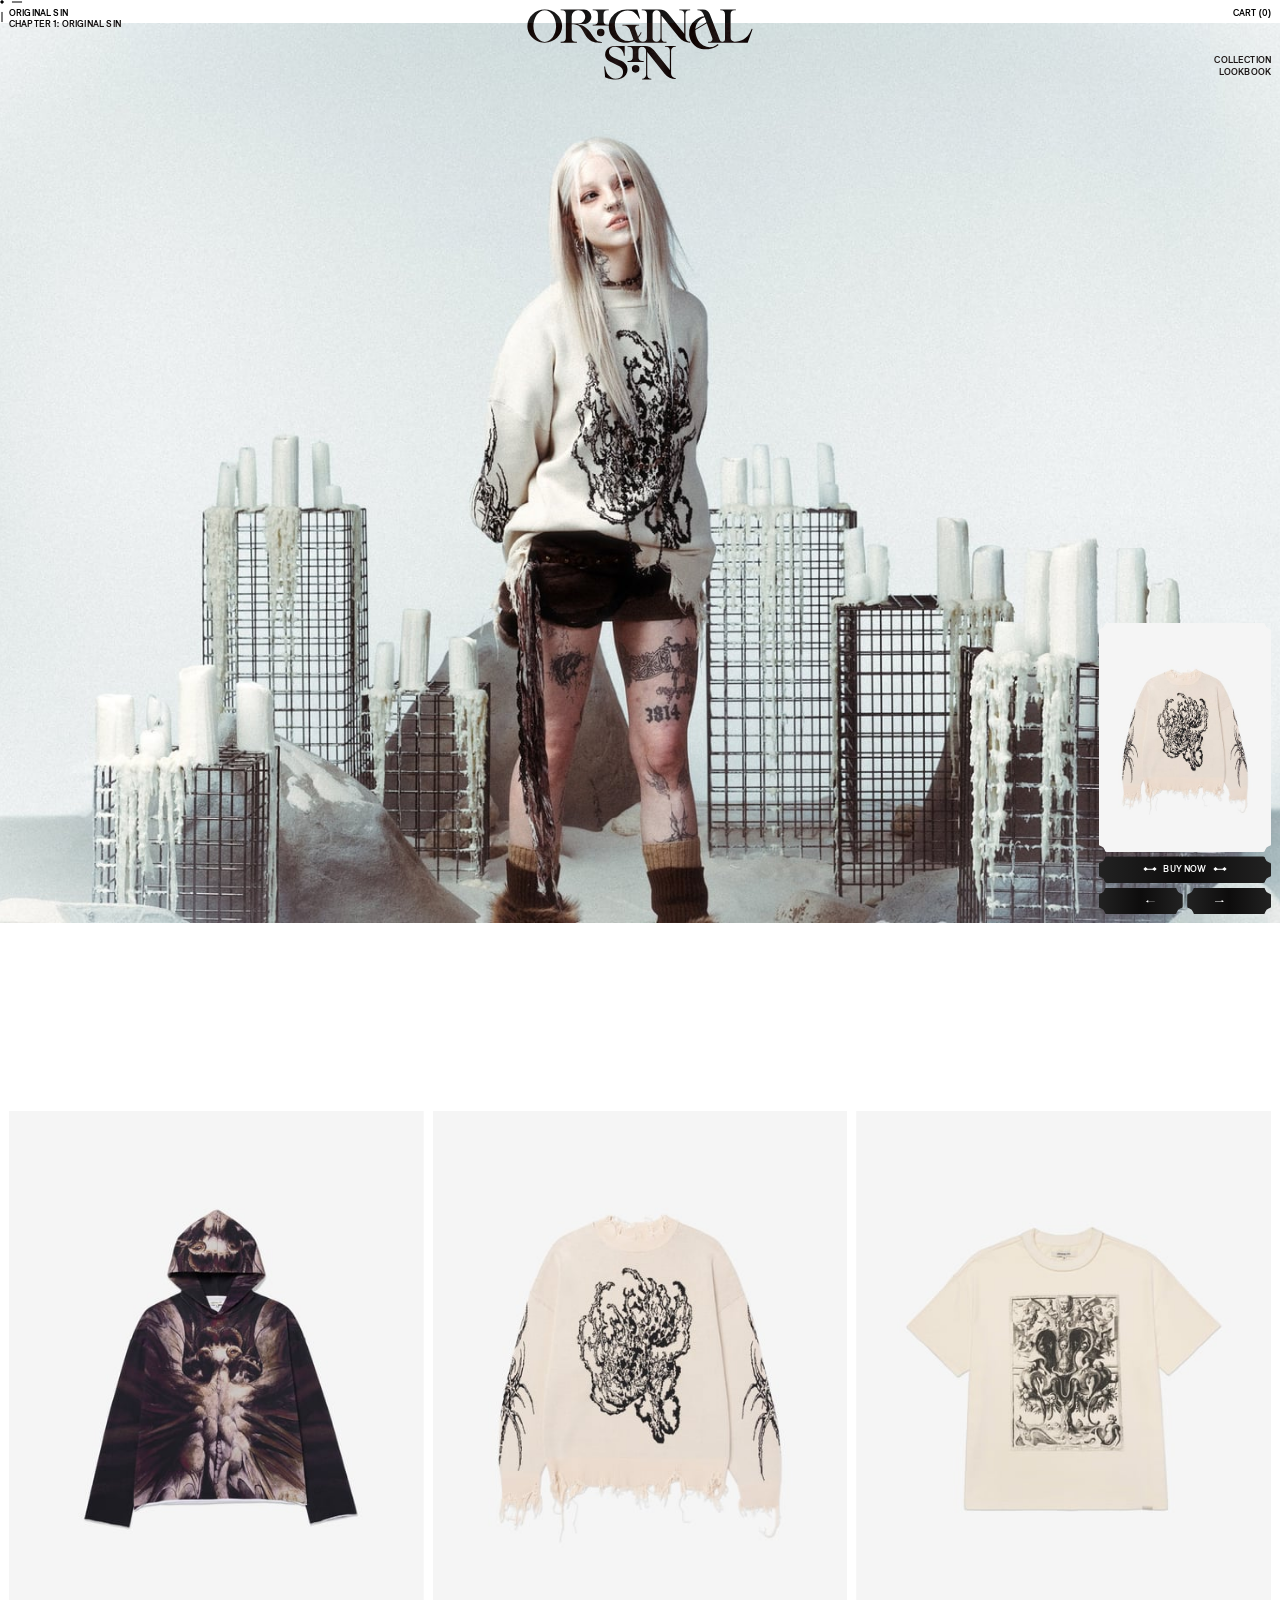
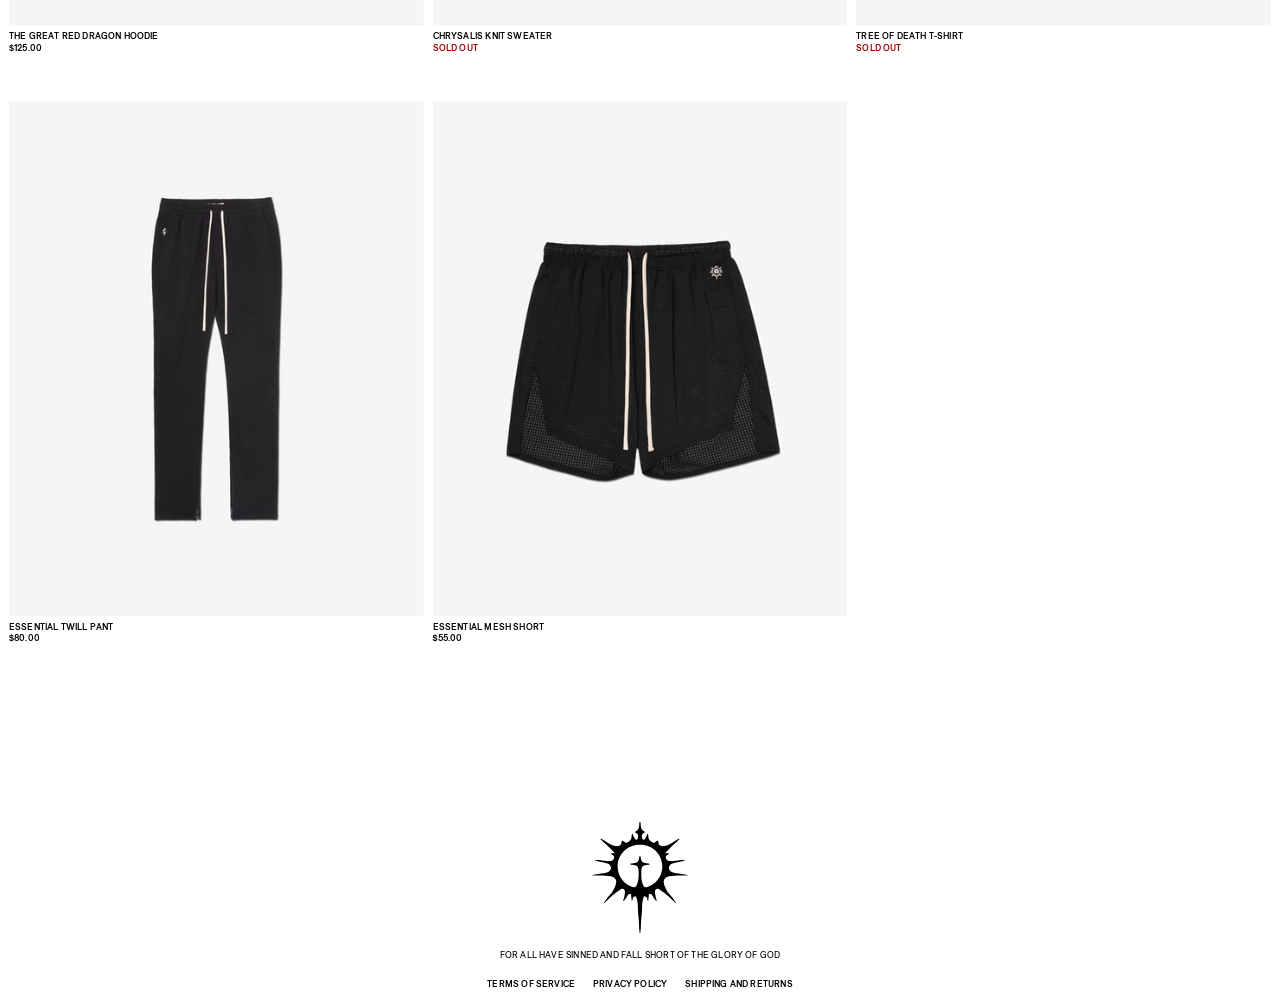
==== index.html @ a42c80d9 "Add standalone Original Sin replica" ====
<!DOCTYPE html>
<html><head><meta charset="utf-8">
<meta name="viewport" content="width=device-width, initial-scale=1">
<title>Original Sin</title>
<style>*,:after,:before{border:0 solid;box-sizing:border-box}html{line-height:1.5;-webkit-text-size-adjust:100%;font-family:ui-sans-serif,system-ui,-apple-system,BlinkMacSystemFont,Segoe UI,Roboto,Helvetica Neue,Arial,Noto Sans,sans-serif,Apple Color Emoji,Segoe UI Emoji,Segoe UI Symbol,Noto Color Emoji;font-feature-settings:normal;font-variation-settings:normal;-moz-tab-size:4;-o-tab-size:4;tab-size:4}body{line-height:inherit;margin:0}hr{border-top-width:1px;color:inherit;height:0}abbr:where([title]){-webkit-text-decoration:underline dotted;text-decoration:underline dotted}h1,h2,h3,h4,h5,h6{font-size:inherit;font-weight:inherit}a{color:inherit;text-decoration:inherit}b,strong{font-weight:inherit}code,kbd,pre,samp{font-family:ui-monospace,SFMono-Regular,Menlo,Monaco,Consolas,Liberation Mono,Courier New,monospace;font-size:1em}small{font-size:80%}sub,sup{font-size:75%;line-height:0;position:relative;vertical-align:baseline}sub{bottom:-.25em}sup{top:-.5em}table{border-collapse:collapse;border-color:inherit;text-indent:0}button,input,optgroup,select,textarea{color:inherit;font-family:inherit;font-size:100%;font-weight:inherit;line-height:inherit;margin:0;padding:0}button,select{text-transform:none}[type=button],[type=reset],[type=submit],button{-webkit-appearance:button;background-color:transparent;background-image:none}:-moz-focusring{outline:auto}:-moz-ui-invalid{box-shadow:none}progress{vertical-align:baseline}::-webkit-inner-spin-button,::-webkit-outer-spin-button{height:auto}[type=search]{-webkit-appearance:textfield;outline-offset:-2px}::-webkit-search-decoration{-webkit-appearance:none}::-webkit-file-upload-button{-webkit-appearance:button;font:inherit}summary{display:list-item}blockquote,dd,dl,figure,h1,h2,h3,h4,h5,h6,hr,p,pre{margin:0}fieldset{margin:0}fieldset,legend{padding:0}menu,ol,ul{list-style:none;margin:0;padding:0}textarea{resize:vertical}input::-moz-placeholder,textarea::-moz-placeholder{color:#9ca3af;opacity:1}input::placeholder,textarea::placeholder{color:#9ca3af;opacity:1}[role=button],button{cursor:pointer}:disabled{cursor:default}audio,canvas,embed,iframe,img,object,picture,svg,video{display:block;vertical-align:middle}img,video{height:auto;max-width:100%}picture{display:contents}[hidden]{display:none}input:-webkit-autofill,input:-webkit-autofill:active,input:-webkit-autofill:focus,input:-webkit-autofill:hover{-webkit-background-clip:text;-webkit-text-fill-color:#fff;box-shadow:inset 0 0 20px 20px #23232329;-webkit-transition:background-color 5000s ease-in-out 0s;transition:background-color 5000s ease-in-out 0s}@font-face{font-display:swap;font-family:Allianz;font-style:normal;font-weight:400;src:url("/static/fonts/allianz-regular.woff2") format("woff2")}@font-face{font-display:swap;font-family:Allianz;font-style:normal;font-weight:600;src:url("/static/fonts/allianz-medium.woff2") format("woff2")}.extra-split-line,.split-line{overflow:hidden}.extra-split-word{overflow:hidden;vertical-align:bottom}.--char,.--line,.--word{display:inline-block;will-change:transform}.will-animate{opacity:0}.page-enter-active,.page-leave-active{transition:opacity .5s cubic-bezier(.39,.575,.565,1)}.page-enter-from,.page-leave-to{opacity:0}.fade-enter-active,.fade-leave-active{transition:opacity .2s cubic-bezier(.39,.575,.565,1)}.fade-enter-active.instant,.fade-leave-active.instant{transition-duration:0s}.fade-enter-from,.fade-leave-to{opacity:0}.reveal-y-enter-active{transition:opacity .6s cubic-bezier(.39,.575,.565,1),transform 1.2s cubic-bezier(.19,1,.22,1)}.reveal-y-leave-active{transition:opacity .4s cubic-bezier(.39,.575,.565,1),transform 1.2s cubic-bezier(.19,1,.22,1)}.reveal-y-enter-from{opacity:0;transform:translate3d(0,100%,0)}.reveal-y-leave-to{opacity:0;transform:translate3d(0,-100%,0)}@keyframes rotate-svg{0%{transform:translate3d(-50%,-50%,0) rotate(0)}to{transform:translate3d(-50%,-50%,0) rotate(1turn)}}.link-active{display:inline-block;overflow:hidden;position:relative;text-decoration:none}.link-active:after{background-color:currentColor;bottom:0;content:"";height:1px;left:0;position:absolute;transform:scaleX(0);transform-origin:0 50%;transition:transform .6s cubic-bezier(.85,0,.15,1);width:100%;will-change:transform}.link-active.active:after{transform:scaleX(1);transform-origin:0 50%}.link-active-full{display:inline-block;overflow:hidden;position:relative;text-decoration:none}.link-active-full:after,.link-active-full:before{background-color:currentColor;bottom:0;content:"";height:1px;left:0;position:absolute;transition:.6s cubic-bezier(.16,1,.3,1);width:100%}.link-active-full:before{transform:scaleX(1);transform-origin:100% 50%;transition-delay:.15s;will-change:transform}.link-active-full:after{transform:scaleX(0);transform-origin:0 50%;will-change:transform}.link-active-full-dk-only{display:inline-block;overflow:hidden;position:relative;text-decoration:none}.link-active-full-dk-only:after,.link-active-full-dk-only:before{background-color:currentColor;bottom:0;content:"";height:1px;left:0;position:absolute;transition:.6s cubic-bezier(.16,1,.3,1);width:100%}.link-active-full-dk-only:before{transform:scaleX(1);transform-origin:100% 50%;transition-delay:.15s;will-change:transform}.link-active-full-dk-only:after{transform:scaleX(0);transform-origin:0 50%;will-change:transform}.link-active-full-dk-only:after,.link-active-full-dk-only:before{display:none}.link-active-full-small{display:inline-block;overflow:hidden;position:relative;text-decoration:none}.link-active-full-small:after,.link-active-full-small:before{background-color:currentColor;bottom:0;content:"";height:1px;left:0;position:absolute;transition:.6s cubic-bezier(.16,1,.3,1);width:100%}.link-active-full-small:before{transform:scaleX(1);transform-origin:100% 50%;transition-delay:.15s;will-change:transform}.link-active-full-small:after{transform:scaleX(0);transform-origin:0 50%;will-change:transform}.field{position:relative;transition:opacity .2s cubic-bezier(.39,.575,.565,1)}.field:before{background:currentColor;content:"";height:1px;left:0;position:absolute;top:100%;width:100%}.field input{-webkit-appearance:none;-moz-appearance:none;appearance:none;background:none;height:3.5rem;outline:1px solid hsla(0,0%,100%,0);position:relative;transition:outline .2s cubic-bezier(.39,.575,.565,1);width:100%}.field input::-moz-placeholder{opacity:.5}.field input::placeholder{opacity:.5}.field input:has(+.inline-submit){padding-right:2rem}.field input:valid+.inline-submit{opacity:1}.field .inline-submit{-webkit-appearance:none;-moz-appearance:none;appearance:none;background:transparent;height:100%;opacity:.5;position:absolute;right:0;text-align:right;top:0;transition:opacity .2s cubic-bezier(.39,.575,.565,1);vertical-align:baseline;width:2rem}.field .field-message{display:grid;left:0;overflow:hidden;position:absolute;top:calc(100% + 1rem);width:100%}.field .field-message>*{grid-area:1/1}.field .field-message.error{color:red}.field .field-message.success{color:green}.field:has(input:disabled){opacity:.5;pointer-events:none}.text-body{font-weight:400}.text-body,.text-main{font-size:1rem;letter-spacing:.02rem;line-height:1.3}.text-main{font-weight:600;text-transform:uppercase}:root{--vh:1vh;--vh:calc(var(--vh, 1vh)*1);--svh:1svh;--svh:calc(var(--svh, 1svh)*1);--dvh:1dvh;--dvh:calc(var(--dvh, 1dvh)*1);--lvh:1lvh;--lvh:calc(var(--lvh, 1lvh)*1);font-size:2.564vw}body{background:#fff;font-family:Allianz,sans-serif;font-size:1.6rem;overscroll-behavior:none;-webkit-font-smoothing:antialiased;-moz-osx-font-smoothing:grayscale;-webkit-tap-highlight-color:rgba(0,0,0,0)}body,button{font-size:1rem;font-weight:600;letter-spacing:.02rem;line-height:1.3;text-transform:uppercase}#app{position:relative;z-index:2}::selection{background-color:#900;color:#fff}::-moz-selection{background-color:#900;color:#fff}::-o-selection{background-color:#900;color:#fff}::-ms-selection{background-color:#900;color:#fff}::-webkit-selection{background-color:#900;color:#fff}.noselect{pointer-events:none!important;user-select:none!important;-webkit-user-select:none!important;-moz-user-select:none!important;-ms-user-select:none!important}@media (min-width:768px){:root{font-size:10px}}@media (min-width:1024px){.will-animate-dk{opacity:0}.link-active-full-dk-only:after,.link-active-full-dk-only:before,.link-active-full:after,.link-active-full:before{bottom:10%;height:2.5px}.link-active-full-dk-only:after,.link-active-full-dk-only:before{display:block}.link-active-full-small:after,.link-active-full-small:before{bottom:1px;height:1px}:root{font-size:min(.694vw,13.3333333333px)}}@media (hover:hover) and (pointer:fine){.link-active:hover:after{transform:scaleX(1);transform-origin:0 50%}.link-active:not(:hover):after{transform-origin:100% 50%}.link-active-full:hover:before{transform:scaleX(0);transform-origin:100% 50%;transition-delay:0s}.link-active-full:hover:after{transform:scaleX(1);transform-origin:0 50%;transition-delay:.15s}.link-active-full-dk-only:hover:before{transform:scaleX(0);transform-origin:100% 50%;transition-delay:0s}.link-active-full-dk-only:hover:after{transform:scaleX(1);transform-origin:0 50%;transition-delay:.15s}.link-active-full-small:hover:before{transform:scaleX(0);transform-origin:100% 50%;transition-delay:0s}.link-active-full-small:hover:after{transform:scaleX(1);transform-origin:0 50%;transition-delay:.15s}}</style>
<style>.app-transition__wrapper[data-v-43f1af04]{background-color:#900;color:#000;left:0;opacity:0;pointer-events:none;position:fixed;top:0;z-index:5}.app-transition__wrapper[data-v-43f1af04],.app-transition__wrapper .logo-wrapper[data-v-43f1af04]{align-items:center;display:flex;height:100%;justify-content:center;width:100%}.app-transition__wrapper .logo-wrapper[data-v-43f1af04] svg{height:80%;width:80%}.noselect[data-v-43f1af04]{pointer-events:none;user-select:none;-webkit-user-select:none;-moz-user-select:none;-ms-user-select:none}[data-v-43f1af04]::-moz-selection{background:#900;color:#fff}[data-v-43f1af04]::selection{background:#900;color:#fff}@media (hover:hover) and (pointer:fine){#app[data-v-43f1af04]{cursor:none}#app.active[data-v-43f1af04],#app.cursor-hold[data-v-43f1af04]{cursor:pointer}}</style>
<style>main[data-v-4092d464]{background-color:#fff;position:relative;z-index:1}</style>
<style>.site-header[data-v-de3bea18]{display:flex;justify-content:space-between;left:0;padding:1rem;pointer-events:none;position:fixed;top:0;width:100%;z-index:15}.header-logo-container[data-v-de3bea18]{transition-delay:.4s}.header-logo-container.hidden[data-v-de3bea18]{opacity:0;pointer-events:none}.logo[data-v-de3bea18]{height:8rem;left:50%;-o-object-fit:contain;object-fit:contain;position:absolute;top:1rem;transition:transform .6s cubic-bezier(.19,1,.22,1);width:auto}.is-lookbook .logo[data-v-de3bea18],.logo[data-v-de3bea18]{transform:translate(-50%)}.header-container[data-v-de3bea18]{display:flex;flex-direction:column}.header-container[data-v-de3bea18]>*{pointer-events:all}.right[data-v-de3bea18]{text-align:right}.right[data-v-de3bea18]>*{pointer-events:all}.links-container[data-v-de3bea18]{display:flex;flex-direction:column}.links-container .router-link-active[data-v-de3bea18]{opacity:.4;transition:opacity .2s cubic-bezier(.39,.575,.565,1)}.header-cart[data-v-de3bea18]{margin-bottom:2rem;margin-right:-2rem;margin-top:-2rem;padding:2rem;text-align:right}.header-cart[data-v-de3bea18]>*,a[data-v-de3bea18]{pointer-events:all}.header__mobile[data-v-de3bea18]{margin-left:-2rem;margin-top:-2rem;padding:2rem}@media (min-width:1024px){.site-header.blend[data-v-de3bea18]{color:#fff;mix-blend-mode:difference}.site-header.blend .logo[data-v-de3bea18]{filter:invert(1)}.header__mobile[data-v-de3bea18]{display:none}}@media (min-width:1024px) and (hover:hover) and (pointer:fine){.site-header.blend .header-cart[data-v-de3bea18]:hover,.site-header.blend a[data-v-de3bea18]:hover{color:#ffffff80}}@media (max-width:1023px){.site-header[data-v-de3bea18]{margin-top:1rem;padding:0 1rem}.logo[data-v-de3bea18]{height:auto;top:0;width:19.2rem}.is-lookbook .logo[data-v-de3bea18]{transform:translateY(-1.5rem) translate(-50%) scale(.5)}.header__desktop[data-v-de3bea18]{display:none}}@media (hover:hover) and (pointer:fine){.header-cart[data-v-de3bea18]{transition:color easeOutSine .2s}.header-cart[data-v-de3bea18]:hover{color:#900}a[data-v-de3bea18]{transition:color .2s ease}a[data-v-de3bea18]:hover{color:#900}}</style>
<style>.cursor__container[data-v-a0519e9c]{background:none;height:100%;left:0;overflow:clip;pointer-events:none;position:fixed;top:0;width:100%;z-index:20000}.cursor__wrapper[data-v-a0519e9c]{display:none;height:0;pointer-events:none;position:relative;transition:opacity .25s;width:0}.cursor__wrapper .center[data-v-a0519e9c]{background-color:currentColor;height:3px;left:0;position:absolute;top:0;transform:translate(-50%,-50%) rotate(45deg);width:3px}.cursor__wrapper.is-holding .top[data-v-a0519e9c]{transform:translate(-50%,calc(-4rem + 5px)) scaleY(.2)}.cursor__wrapper.is-holding .bottom[data-v-a0519e9c]{transform:translate(-50%,calc(4rem - 5px)) scaleY(.2)}.cursor__wrapper.is-holding .left[data-v-a0519e9c]{transform:translate(calc(-4rem + 5px),-50%) scaleX(.2)}.cursor__wrapper.is-holding .right[data-v-a0519e9c]{transform:translate(calc(4rem - 5px),-50%) scaleX(.2)}.cursor__wrapper .v-bar[data-v-a0519e9c]{background-color:currentColor;height:10px;left:0;position:absolute;transform:translate(-50%) scale(1.01);transition:transform .2s cubic-bezier(.39,.575,.565,1);width:1px}.cursor__wrapper .v-bar.top[data-v-a0519e9c]{bottom:10px}.cursor__wrapper .v-bar.bottom[data-v-a0519e9c]{top:10px}.cursor__wrapper .h-bar[data-v-a0519e9c]{background-color:currentColor;height:1px;position:absolute;top:0;transform:translateY(-50%) scale(1.01);transition:transform .2s cubic-bezier(.39,.575,.565,1);width:10px}.cursor__wrapper .h-bar.left[data-v-a0519e9c]{right:10px}.cursor__wrapper .h-bar.right[data-v-a0519e9c]{left:10px}.cursor__wrapper.active[data-v-a0519e9c]{opacity:0;transform:rotate(180)}.cursor__wrapper.active .v-bar.top[data-v-a0519e9c]{transform:translate(-50%,-10px) scaleY(.8)}.cursor__wrapper.active .v-bar.bottom[data-v-a0519e9c]{transform:translate(-50%,10px) scaleY(.8)}.cursor__wrapper.active .h-bar.left[data-v-a0519e9c]{transform:translate(-10px,-50%) scaleX(.8)}.cursor__wrapper.active .h-bar.right[data-v-a0519e9c]{transform:translate(10px,-50%) scaleX(.8)}.hold__wrapper[data-v-a0519e9c]{left:0;opacity:0;pointer-events:none;position:absolute;top:0;transition:opacity .25s}.hold__wrapper .inner-circle[data-v-a0519e9c]{transform:translate(-50%,-50%) scale(.8);transition:transform .25s cubic-bezier(.39,.575,.565,1)}.hold__wrapper.show[data-v-a0519e9c]{opacity:1}.hold__wrapper.show .inner-circle[data-v-a0519e9c]{transform:translate(-50%,-50%) scale(1)}.hold__wrapper .inner-circle[data-v-a0519e9c]{align-items:center;border:1px solid #000;border-radius:50%;display:flex;height:8rem;justify-content:center;left:50%;top:50%;width:8rem}.hold__wrapper .inner-circle>span[data-v-a0519e9c]{display:inline-block;font-weight:600;transform:translateY(15%)}.hold__wrapper .inner-circle svg[data-v-a0519e9c]{color:#900;height:calc(100% + .2rem);position:absolute;top:-.1rem}.button__wrapper[data-v-a0519e9c]{left:0;position:absolute;top:0;transform:translate(-50%,-50%)}.button__wrapper .button[data-v-a0519e9c]{transition:transform .5s cubic-bezier(.25,.46,.45,.94)}.button__wrapper .button[data-v-a0519e9c] .svg-corners.noselect{pointer-events:all!important}.button__wrapper .button.active[data-v-a0519e9c] .button{background:#900}.button__wrapper .home[data-v-a0519e9c]{transform:translate3d(-5rem,-8.5rem,0);transition:transform .45s cubic-bezier(.25,.46,.45,.94)}.button__wrapper .info[data-v-a0519e9c]{transform:translate3d(18rem,-4.5rem,0);transition:transform .48s cubic-bezier(.25,.46,.45,.94)}.button__wrapper .cart[data-v-a0519e9c]{transform:translate3d(29rem,2rem,0);transition:transform .53s cubic-bezier(.25,.46,.45,.94)}.button__wrapper .collection[data-v-a0519e9c]{transform:translate3d(2rem,10rem,0);transition:transform .58s cubic-bezier(.25,.46,.45,.94)}.button__wrapper .lookbook[data-v-a0519e9c]{transform:translate3d(-17rem,4rem,0);transition:transform .6s cubic-bezier(.25,.46,.45,.94)}.menu__wrapper[data-v-a0519e9c]{opacity:1;pointer-events:all;position:relative;transition:opacity .4s}.menu__wrapper .overlay[data-v-a0519e9c]{background:radial-gradient(closest-side,rgba(0,0,0,.15),transparent);content:"";display:block;height:40rem;left:0;pointer-events:all;position:absolute;top:0;transform:translate(-50%,-50%);width:85rem}.menu__wrapper.closed[data-v-a0519e9c]{opacity:0;pointer-events:none;transition:opacity .25s}.menu__wrapper.closed .button[data-v-a0519e9c]{transition:transform .25s cubic-bezier(.25,.46,.45,.94)}.menu__wrapper.closed .home[data-v-a0519e9c]{transform:translate3d(-2.5rem,-5rem,0)}.menu__wrapper.closed .info[data-v-a0519e9c]{transform:translate3d(14rem,-2rem,0)}.menu__wrapper.closed .cart[data-v-a0519e9c]{transform:translate3d(21rem,1rem,0)}.menu__wrapper.closed .collection[data-v-a0519e9c]{transform:translate3d(1rem,5rem,0)}.menu__wrapper.closed .lookbook[data-v-a0519e9c]{transform:translate3d(-10.5rem,2rem,0)}.label__wrapper[data-v-a0519e9c]{opacity:0;position:absolute;top:-1.8rem;transition:opacity .25s,transform .5s cubic-bezier(.25,.46,.45,.94)}.label__wrapper.left[data-v-a0519e9c]{transform:translate(calc(-3rem - 50%))}.label__wrapper.right[data-v-a0519e9c]{transform:translate(calc(3rem - 50%))}.label__wrapper.show[data-v-a0519e9c]{opacity:1}.label__wrapper.hide[data-v-a0519e9c]{opacity:0}@media (max-width:1023px){.cursor__container[data-v-a0519e9c]{display:none}}@media (hover:hover) and (pointer:fine){.cursor__wrapper[data-v-a0519e9c]{display:block}}</style>
<style>.button[data-v-5a09ac89]{align-items:center;background:linear-gradient(90deg,#222,#0d0c0c 50%,#222);color:#fff;display:inline-flex;gap:1rem;justify-content:center;line-height:1;padding:.9rem 5.5rem}.button.fluid[data-v-5a09ac89]{display:flex;padding:.9rem 0;width:100%}.text[data-v-5a09ac89]{display:inline-block;padding-top:.2rem}.button.disabled[data-v-5a09ac89]:hover,.button[disabled][data-v-5a09ac89]:hover{cursor:not-allowed}.decorator .squared-line[data-v-5a09ac89]{--line-size:1rem}@media (hover:hover) and (pointer:fine){.button.has-hover[data-v-5a09ac89]:hover{background:#900}}</style>
<style>.svg-corners[data-v-d1eb6c21]{position:relative}.svg-corners.inline[data-v-d1eb6c21]{display:inline-block}.svg-corners.has-path .slot[data-v-d1eb6c21]{clip-path:var(--v748cb58e)}.mask[data-v-d1eb6c21]{left:0;position:absolute;top:0}.mask[data-v-d1eb6c21],.mask svg[data-v-d1eb6c21]{height:100%;width:100%}.slot[data-v-d1eb6c21]{position:relative}</style>
<style>.squared-line[data-v-725cf86a]{position:relative;--line-size:100%;display:block}.line[data-v-725cf86a]{display:block;height:.5px;min-width:6px;transform:translateY(-50%);width:var(--line-size)}.line[data-v-725cf86a],.square[data-v-725cf86a]{background-color:currentColor}.square[data-v-725cf86a]{display:inline-block;height:3px;position:absolute;top:0;transform:translateY(-50%) rotate(45deg);width:3px}.square[data-v-725cf86a]:first-child{left:-1.5px}.square[data-v-725cf86a]:nth-child(3){right:-1.5px}</style>
<style>.mobile-menu[data-v-a6d953d9]{align-items:center;background-color:#900;display:flex;flex-direction:column;height:100svh;height:calc(var(--svh, 1svh)*100);justify-content:space-between;left:0;position:fixed;top:0;visibility:hidden;width:100%;z-index:13}.button-wrapper[data-v-a6d953d9]{padding:0 1rem;width:100%}.links-container[data-v-a6d953d9]{align-items:center;display:flex;flex-direction:column;gap:1rem;margin-top:14rem;width:100%}[data-v-a6d953d9] .router-link-exact-active{filter:invert(1)}@media (min-width:1024px){.mobile-menu[data-v-a6d953d9]{display:none}}@media (hover:hover) and (pointer:fine){.button-wrapper[data-v-a6d953d9]:hover{filter:invert(1)}.button-wrapper[data-v-a6d953d9]:hover .router-link-exact-active{filter:unset}}</style>
<style>footer[data-v-7d730f2a]{align-items:center;display:flex;flex-direction:column;padding:20rem 0 1rem;position:relative;row-gap:1.5rem;width:100%}footer.small-footer[data-v-7d730f2a]{margin-top:-3rem;padding:0 0 1rem}.logo-scroll-top[data-v-7d730f2a]{display:flex}.logo-scroll-top svg[data-v-7d730f2a]{height:auto;width:10.8rem}.flavor-text[data-v-7d730f2a]{font-size:1rem;font-weight:400;letter-spacing:.02rem;line-height:1.3;text-align:center;width:100%}.links__wrapper[data-v-7d730f2a]{-moz-column-gap:2rem;column-gap:2rem;display:flex}.link-item__wrapper[data-v-7d730f2a]{text-transform:uppercase}@media (min-width:768px){.flavor-text[data-v-7d730f2a]{width:72rem}}@media (min-width:1024px){footer[data-v-7d730f2a]{padding:20rem 0 1rem;row-gap:2rem}}@media (max-width:767px){.flavor-text[data-v-7d730f2a]{padding:0 1rem}}@media (hover:hover) and (pointer:fine){.links__wrapper a[data-v-7d730f2a]{transition:color easeOutSine .2s}.links__wrapper a[data-v-7d730f2a]:hover{color:#900}.link-item__wrapper a[data-v-7d730f2a]{transition:color easeOutSine .2s}.link-item__wrapper a[data-v-7d730f2a]:hover{color:#900}}</style>
<style>button[data-v-058edee5]{background-color:red;padding:1rem}.filler[data-v-058edee5]{background:gray;height:200vh;height:calc(var(--vh, 1vh)*200)}.products-page__wrapper[data-v-058edee5]{padding-top:10rem}</style>
<style>.page[data-v-b0fc9e9d]{position:relative;z-index:10}</style>
<style>.slider[data-v-cdfc9d0a]{background:#000;height:100svh;height:calc(var(--svh, 1svh)*100);overflow:hidden;position:relative;touch-action:pan-y;-webkit-user-select:none;-moz-user-select:none;user-select:none;--extra-height:0px}.slider ul[data-v-cdfc9d0a]{display:flex;height:100%}.card[data-v-cdfc9d0a]{flex:0 0 100%;flex-shrink:0;overflow:hidden;will-change:transform,visibility}.card[data-v-cdfc9d0a],.card-inner[data-v-cdfc9d0a]{height:100%;position:relative}.card-inner[data-v-cdfc9d0a]{will-change:transform}.card-inner .full-media-wrapper[data-v-cdfc9d0a]{height:100%;left:0;position:absolute;top:0;width:100%}.card-inner .full-media-wrapper[data-v-cdfc9d0a] img{height:100%;-o-object-fit:cover;object-fit:cover;-o-object-position:var(--img-object-position,center);object-position:var(--img-object-position,center);width:100%}.product-card-outer[data-v-cdfc9d0a]{bottom:3rem;display:flex;justify-content:flex-end;left:0;padding:1rem;pointer-events:none;position:absolute;width:100%}.product-card-outer .product-card[data-v-cdfc9d0a]{display:flex;flex-direction:column;gap:.5rem;pointer-events:auto;width:11.7rem}.product-card-outer .product-media[data-v-cdfc9d0a]{align-items:center;aspect-ratio:194/258;display:flex;justify-content:center}.product-card-outer .product-media .media-wrapper[data-v-cdfc9d0a]{height:100%;position:relative;width:100%}.product-card-outer .product-media .media-wrapper[data-v-cdfc9d0a] img{height:100%;left:0;-o-object-fit:cover;object-fit:cover;position:absolute;top:0;width:100%}.debug[data-v-cdfc9d0a]{background:#00000080;color:#fff;margin:10em;padding:2rem;position:relative}.progress-bar-container[data-v-cdfc9d0a]{bottom:1rem;display:none;position:absolute;right:1rem}.progress-bar-container .progress-segments[data-v-cdfc9d0a]{align-items:center;background:linear-gradient(90deg,#222,#0d0c0c 50%,#222);display:flex;padding:1rem 2.5rem}.progress-bar-container .diamond[data-v-cdfc9d0a]{align-items:center;background:none;border:none;cursor:pointer;display:flex;flex-shrink:0;justify-content:center;padding:0;position:relative;transition:transform .2s cubic-bezier(.39,.575,.565,1)}.progress-bar-container .diamond .diamond-inner[data-v-cdfc9d0a]{background:transparent;border:1px solid #fff;height:7px;transform:rotate(45deg);transition:background .25s cubic-bezier(.39,.575,.565,1);width:7px}.progress-bar-container .diamond.filled .diamond-inner[data-v-cdfc9d0a]{background:#fff}.progress-bar-container .segment-wrapper[data-v-cdfc9d0a]{flex:1;height:1px;position:relative;width:13px}.progress-bar-container .segment-wrapper .segment-bg[data-v-cdfc9d0a]{background:#ffffff4d;height:100%;left:0;position:absolute;top:0;width:100%}.progress-bar-container .segment-wrapper .segment-fill[data-v-cdfc9d0a]{background:#fff;height:100%;left:0;position:absolute;top:0;transform-origin:left center;width:100%;will-change:transform}.controls-container[data-v-cdfc9d0a]{bottom:.5rem;position:absolute;right:1rem;width:11.7rem}.controls-container .controls[data-v-cdfc9d0a]{display:flex;gap:.5rem}.controls-container .controls[data-v-cdfc9d0a]>*{flex:1 1 100%}.controls-container .controls[data-v-cdfc9d0a] .next,.controls-container .controls[data-v-cdfc9d0a] .prev{height:3rem}.controls-container .controls[data-v-cdfc9d0a] .next svg,.controls-container .controls[data-v-cdfc9d0a] .prev svg{height:auto;width:1rem}.controls-container .controls[data-v-cdfc9d0a] .prev{padding-right:2rem}.controls-container .controls[data-v-cdfc9d0a] .prev svg{transform:rotate(180deg)}.controls-container .controls[data-v-cdfc9d0a] .next{padding-left:2rem}@media (min-width:1024px){.slider[data-v-cdfc9d0a]{height:calc(100svh + var(--extra-height));height:calc(var(--svh, 1svh)*100 + var(--extra-height))}.product-card-outer[data-v-cdfc9d0a]{bottom:calc(var(--extra-height) + 3.5rem);justify-content:flex-end}.product-card-outer .product-card[data-v-cdfc9d0a]{width:19.4rem}.progress-bar-container[data-v-cdfc9d0a]{bottom:calc(var(--extra-height) + 1rem);left:50%;transform:translate(-50%)}.controls-container[data-v-cdfc9d0a]{bottom:calc(var(--extra-height) + 1rem);left:auto;right:1rem;transform:none;width:19.4rem}.controls-container .controls[data-v-cdfc9d0a] .prev{padding-left:2.25rem;padding-right:0}.controls-container .controls[data-v-cdfc9d0a] .next{padding-left:0;padding-right:2.25rem}}@media (hover:hover) and (pointer:fine){.product-card-outer .product-card-link[data-v-cdfc9d0a]:hover .button{background:#900}.progress-bar-container .diamond[data-v-cdfc9d0a]:hover{transform:scale(1.2)}}</style>
<style>.products-page__wrapper[data-v-fa5e6ec8]{padding-left:1rem;padding-right:1rem;padding-top:16.4rem;position:relative}.collections__wrapper[data-v-fa5e6ec8]{display:flex;justify-content:center;padding-bottom:2rem}.collections__wrapper .collection-item.active .link[data-v-fa5e6ec8]{color:#900}.collections__wrapper .collection-item[data-v-fa5e6ec8]{align-items:center;display:flex}.collections__wrapper .collection-item .squared-line[data-v-fa5e6ec8]{margin:0 1rem;position:relative;top:-.11rem;--line-size:1rem}.products__wrapper[data-v-fa5e6ec8]{display:flex;flex-direction:column;position:relative;row-gap:5rem}.link[data-v-fa5e6ec8]{line-height:1.2rem;transition:color .2s ease}@media (min-width:1024px){.products-page__wrapper[data-v-fa5e6ec8]{padding-top:21rem}.collections__wrapper[data-v-fa5e6ec8]{padding-bottom:3rem}.products__wrapper[data-v-fa5e6ec8]{-moz-column-gap:1rem;column-gap:1rem;flex-direction:row;flex-wrap:wrap}.products__wrapper .products__item-list[data-v-fa5e6ec8]{flex-basis:calc(33.33333% - .66667rem);width:33%}.products__wrapper .products__item-list.big-row[data-v-fa5e6ec8]{flex-basis:calc(50% - .5rem);width:50%}}@media (hover:hover) and (pointer:fine){.link[data-v-fa5e6ec8]:hover{color:#900}}</style>
<style>.product__container[data-v-e6b72e4d]{opacity:0;transition:opacity 1s;visibility:hidden}.product__container.visible[data-v-e6b72e4d]{opacity:1;visibility:visible}.product-link[data-v-e6b72e4d]{position:relative}.product__wrapper[data-v-e6b72e4d]{display:flex;flex-direction:column;height:100%;position:relative;row-gap:.64rem;width:100%}.product__wrapper .image-preview[data-v-e6b72e4d]{aspect-ratio:37/46;-o-object-fit:cover;object-fit:cover}.product__wrapper .image-preview-hover[data-v-e6b72e4d]{height:100%;left:0;-o-object-fit:cover;object-fit:cover;opacity:0;pointer-events:none;position:absolute;top:0;width:100%}.info-box__wrapper[data-v-e6b72e4d]{position:relative}.info-box__wrapper .info__wrapper .price[data-v-e6b72e4d]{margin-bottom:-.2rem}.info-box__wrapper .info__wrapper .out-of-stock[data-v-e6b72e4d]{color:#900}.add-to-cart__button[data-v-e6b72e4d]{height:100%;left:0;opacity:0;pointer-events:none;position:absolute;top:0;width:100%}.add-to-cart__button[data-v-e6b72e4d] .slot .button{gap:2rem}.add-to-cart__button .svg-corners[data-v-e6b72e4d],.add-to-cart__button .svg-corners[data-v-e6b72e4d] .slot,.add-to-cart__button .svg-corners[data-v-e6b72e4d] .button{height:100%}.variant-list__wrapper[data-v-e6b72e4d]{-moz-column-gap:3rem;column-gap:3rem;display:flex}.sync-logo__wrapper[data-v-e6b72e4d]{height:100%;left:50%;position:absolute;top:50%}.sync-logo__wrapper svg[data-v-e6b72e4d]{animation:rotate-svg 3s linear infinite;color:#fff;height:1.3rem;position:relative;top:-.1rem;width:1.3rem}.size-label[data-v-e6b72e4d]{margin:-.2rem -.4rem;padding:.2rem .4rem;position:relative}.size-label.empty[data-v-e6b72e4d]{opacity:.5;pointer-events:none;position:relative}.size-label.empty[data-v-e6b72e4d]:after{background-color:#fff;content:"";height:1px;left:10%;position:absolute;top:.5rem;width:80%}.size-label.pending[data-v-e6b72e4d]{pointer-events:none}.size-label.pending .size-text[data-v-e6b72e4d]{opacity:0}.size-label .size-text[data-v-e6b72e4d]{position:relative}@media (min-width:1024px){.product__wrapper .image-preview[data-v-e6b72e4d]{aspect-ratio:466/581}}@media (hover:hover) and (pointer:fine){.product__wrapper:hover .image-preview-hover[data-v-e6b72e4d]{opacity:1}.size-label[data-v-e6b72e4d]:hover{color:#900}}</style>
<style>.media.video.ar[data-v-1fe05837]{aspect-ratio:var(--cd1ee02a)/var(--v7ad273a2)}.media.video.lazy[data-v-1fe05837] video{opacity:0}.media.video.lazy.loaded[data-v-1fe05837] video{opacity:1}.media picture[data-v-1fe05837]{display:contents}.media[data-v-1fe05837],.media[data-v-1fe05837] img,.media[data-v-1fe05837] video{height:100%;width:100%}.media.cover[data-v-1fe05837] img,.media.cover[data-v-1fe05837] video{-o-object-fit:cover;object-fit:cover}.media.contain[data-v-1fe05837] img,.media.contain[data-v-1fe05837] video{-o-object-fit:contain;object-fit:contain}.media.lazy[data-v-1fe05837] video{opacity:0;transition:opacity .15s linear}.media.lazy.loaded[data-v-1fe05837] video{opacity:1}</style>
<link rel="stylesheet" href="/_nuxt/entry.BGaX4P_h.css" crossorigin>
<link rel="stylesheet" href="/_nuxt/Button.BgDMlEwh.css" crossorigin>
<link rel="stylesheet" href="/_nuxt/Media.BQhAc_p6.css" crossorigin>
<link rel="stylesheet" href="/_nuxt/Slider.E7K_zX5c.css" crossorigin>
<link rel="stylesheet" href="/_nuxt/useAsyncDataProducts.B_Bk8tHY.css" crossorigin>
<link rel="modulepreload" as="script" crossorigin href="/_nuxt/CCXT-GXq.js">
<link rel="modulepreload" as="script" crossorigin href="/_nuxt/D13D_euL.js">
<link rel="modulepreload" as="script" crossorigin href="/_nuxt/CMewICUL.js">
<link rel="modulepreload" as="script" crossorigin href="/_nuxt/DM6iBSi9.js">
<link rel="modulepreload" as="script" crossorigin href="/_nuxt/CKnmF6yR.js">
<link rel="modulepreload" as="script" crossorigin href="/_nuxt/BFOjpXBy.js">
<link rel="modulepreload" as="script" crossorigin href="/_nuxt/D-UtWuVL.js">
<link rel="modulepreload" as="script" crossorigin href="/_nuxt/EEUyll1y.js">
<link rel="modulepreload" as="script" crossorigin href="/_nuxt/DmBYk3UX.js">
<link rel="modulepreload" as="script" crossorigin href="/_nuxt/oet0pRz3.js">
<link rel="modulepreload" as="script" crossorigin href="/_nuxt/COwUi6qa.js">
<link rel="modulepreload" as="script" crossorigin href="/_nuxt/C3MB0O9f.js">
<link rel="modulepreload" as="script" crossorigin href="/_nuxt/CVcCgixj.js">
<link rel="modulepreload" as="script" crossorigin href="/_nuxt/UeXxf9sz.js">
<link rel="modulepreload" as="script" crossorigin href="/_nuxt/DZYBT4IP.js">
<link rel="modulepreload" as="script" crossorigin href="/_nuxt/CeNRko3r.js">
<link rel="modulepreload" as="script" crossorigin href="/_nuxt/CylmcY_a.js">
<link rel="modulepreload" as="script" crossorigin href="/_nuxt/C0ZBnQQE.js">
<link rel="modulepreload" as="script" crossorigin href="/_nuxt/BD24wbr0.js">
<link rel="modulepreload" as="script" crossorigin href="/_nuxt/CGt6lxgT.js">
<link rel="modulepreload" as="script" crossorigin href="/_nuxt/Dop3gZ4k.js">
<link rel="modulepreload" as="script" crossorigin href="/_nuxt/BWQsenpk.js">
<link rel="modulepreload" as="script" crossorigin href="/_nuxt/B08hbhNn.js">
<link rel="modulepreload" as="script" crossorigin href="/_nuxt/BMnI1Hg6.js">
<link rel="modulepreload" as="script" crossorigin href="/_nuxt/COm1uFm8.js">
<link rel="modulepreload" as="script" crossorigin href="/_nuxt/DipsRtvw.js">
<link rel="preload" as="fetch" fetchpriority="low" crossorigin="anonymous" href="/_nuxt/builds/meta/a312a6db-f656-4a3e-8211-7cfd911f0141.json">
<link rel="icon" type="image/png" href="/static/favicon-96x96.png" sizes="96x96">
<link rel="icon" type="image/svg+xml" href="/static/favicon.svg">
<link rel="shortcut icon" href="/static/favicon.ico">
<link rel="apple-touch-icon" sizes="180x180" href="/static/apple-touch-icon.png">
<link rel="manifest" href="/static/site.webmanifest">
<meta property="og:title" content="Original Sin">
<meta name="description" content="For all have sinned and fall short of the glory of God">
<meta property="og:description" content="For all have sinned and fall short of the glory of God">
<meta property="og:image" content="/__mirror_assets/cdn.shopify.com/a2e69edc3855e47f-tree-of-death-carousel.jpg">
<meta name="twitter:card" content="summary_large_image">
<script src="/__local/shopify-stub.js"></script><script type="module" src="/_nuxt/CCXT-GXq.js" crossorigin></script></head><body><div id="__nuxt"><!--[--><div id="app" class="" data-v-43f1af04><div class="layout__wrapper" data-v-4092d464><main data-v-4092d464><div class="site-header blend" data-v-4092d464 data-v-de3bea18><div class="header-container" data-v-de3bea18><div class="header__desktop" data-v-de3bea18><a aria-current="page" href="/" class="router-link-active router-link-exact-active" data-v-de3bea18><!--[-->Original Sin<!--]--></a><p data-v-de3bea18>Chapter 1: Original Sin</p></div><div class="header__mobile" data-v-de3bea18><button data-v-de3bea18>Menu</button></div></div><div class="header-logo-container" data-v-de3bea18><a aria-current="page" href="/" class="router-link-active router-link-exact-active" data-v-de3bea18><!--[--><svg xmlns="http://www.w3.org/2000/svg" fill="none" viewbox="0 0 258 81" class="logo" data-v-de3bea18><path fill="url(#a)" d="M20.431.5C9.497.5.632 9.003.63 19.491c0 2.623.555 5.121 1.557 7.393C5.195 33.7 12.231 38.483 20.431 38.483c10.935 0 19.798-8.501 19.803-18.992C40.229 9.003 31.366.5 20.43.5Zm0 37.014c-7.06 0-12.8-8.035-12.942-18.023.142-9.989 5.883-18.023 12.942-18.023s12.8 8.036 12.942 18.023c-.142 9.99-5.882 18.023-12.942 18.023"></path><path fill="url(#b)" d="M84.681 37.487a9 9 0 0 1-.932-.047 9.07 9.07 0 0 1-5.626-2.73l-.083-.088q-1.744-1.904-4.614-6.414l-.001-.003a125 125 0 0 1-.719-1.141 22 22 0 0 0-.556-.855c-5.723-8.115-13.263-8.636-13.263-8.636v-.355h6.328c4.59 0 8.389-3.755 8.375-8.345a8.3 8.3 0 0 0-2.437-5.859A8.3 8.3 0 0 0 65.271.578H38.55v.978h1.419a4.536 4.536 0 0 1 4.536 4.536v3.456h.005l-.005 23.338a4.536 4.536 0 0 1-4.536 4.537H38.55v.979h18.54v-.964h-1.42a4.536 4.536 0 0 1-4.536-4.537V17.523c1.618-.054 6.756.025 9.775 2.973 2.369 2.315 4.725 7.584 6.413 10.245q.304.452.634.915c1.412 1.98 3.229 3.344 5 4.442a15.7 15.7 0 0 0 2.756 1.339q.75.273 1.5.451.831.195 1.799.324c.971.128 1.95.188 2.93.188h3.652v-.916h-.911zM51.134 16.425V8.572a7.02 7.02 0 0 1 7.33-7.015h.623c4.102 0 7.496 3.356 7.484 7.457a7.4 7.4 0 0 1-2.178 5.234 7.4 7.4 0 0 1-5.256 2.177z"></path><path fill="url(#c)" d="M84.233 30.983a4.294 4.294 0 1 0 0-8.588 4.294 4.294 0 0 0 0 8.588"></path><path fill="url(#d)" d="M185.32 1.561h.848v-.99h-12.361v.99h1.086a4.523 4.523 0 0 1 4.523 4.525l-.01 22.07-18.021-22.548a13.42 13.42 0 0 0-10.476-5.04l-19.937.008v.978h1.419a4.536 4.536 0 0 1 4.536 4.536v26.54c0 2.627-2.115 4.786-4.743 4.792h-.004a4.76 4.76 0 0 1-2.731-.859 4.74 4.74 0 0 1-1.74-2.267l-.547-1.501q.16-.178.316-.36a18 18 0 0 0 1.716-2.379 22 22 0 0 0 1.635-3.314l-.956-.354a23 23 0 0 1-2.053 3.668 19 19 0 0 1-1.125 1.457l-.531-1.457-2.422-6.654c-.912-2.506.379-4.536 2.885-4.536h1.42v-.98h-19.113v.98h2.22c2.506 0 5.277 2.03 6.188 4.536l2.421 6.654 1.788 4.91q.062.174.137.34l-.062.028-.24.105a13.3 13.3 0 0 1-2.912.858q-1.208.21-2.484.21-4.071 0-7.46-2.115a15.5 15.5 0 0 1-2.58-2.022q-2.141-2.074-3.554-5.02-1.73-3.604-2.002-7.858a21 21 0 0 1-.032-.628l-.019-.979v-.012q0-3.44 1.106-6.424 1.105-2.987 3.106-5.17a13.9 13.9 0 0 1 4.717-3.385q2.719-1.2 5.864-1.2 2.213 0 3.972.534a11.1 11.1 0 0 1 3.318 1.665q1.559 1.134 2.986 2.945 1.422 1.811 2.728 4.336l.821-.266-2.954-10.33h-12.146q-5.706-.001-10.409 2.518-4.704 2.52-7.383 6.917a18.1 18.1 0 0 0-2.597 7.875H91.97a4.536 4.536 0 0 1-4.536-4.537V6.093a4.536 4.536 0 0 1 4.536-4.536h1.42v-.98H75.08v.978h1.418a4.536 4.536 0 0 1 4.536 4.537v7.26a4.536 4.536 0 0 1-4.536 4.536h-1.419v.98h18.329a20.1 20.1 0 0 0 .754 6.405 18.6 18.6 0 0 0 2.225 4.971 17.8 17.8 0 0 0 3.585 4.053q.75.617 1.56 1.142 3.075 1.992 6.999 2.645 1.902.315 4.005.317h.017c1.352 0 2.706-.098 4.018-.297a24 24 0 0 0 2.105-.414 19.2 19.2 0 0 0 3.681-1.281 5.22 5.22 0 0 0 4.102 1.992h12.852l19.897-.004v-.962h-1.043a4.506 4.506 0 0 1-4.505-4.502l-.028-25.28 19.774 24.633c3.108 3.87 7.8 6.12 12.762 6.123v-.995a5.37 5.37 0 0 1-5.371-5.37V6.084a4.523 4.523 0 0 1 4.523-4.523M152.344 32.88c0 2.5-2.046 4.57-4.546 4.55a4.5 4.5 0 0 1-3.153-1.322 4.5 4.5 0 0 1-1.318-3.186V6.071a4.509 4.509 0 1 1 9.017 0v26.808Z"></path><path fill="url(#e)" d="m256.386 22.57-1.869 3.816c-3.306 6.753-10.168 10.862-17.685 10.862a4.51 4.51 0 0 1-3.207-1.329 4.52 4.52 0 0 1-1.328-3.213l-.022-26.601a4.537 4.537 0 0 1 4.537-4.543h1.44V.57h-17.805v.992h.874a4.537 4.537 0 0 1 4.537 4.53l.04 28.251a3.078 3.078 0 0 1-5.951 1.112L208.598 6.012a8.49 8.49 0 0 0-7.92-5.439h-6.243v.99h.414c2.98 0 5.643 1.86 6.665 4.659l.719 1.913a27 27 0 0 0-2.463.532l-.049.014a21 21 0 0 0-6.816 3.194q-4.348 3.095-6.447 7.798t-1.428 9.964a20.1 20.1 0 0 0 1.471 5.416 18.6 18.6 0 0 0 2.839 4.649 17.8 17.8 0 0 0 4.069 3.565 17 17 0 0 0 1.693.936c3.268 1.571 7.626 2.084 11.885 1.543l.017-.003a26.3 26.3 0 0 0 5.651-1.355c1.439-.526 2.779-1.178 3.954-1.95a14 14 0 0 0 1.941-1.523l-.854-.913a14 14 0 0 1-2.304 1.686 13.4 13.4 0 0 1-2.78 1.22q-1.17.363-2.438.524-4.336.555-8.202-1.411a15.6 15.6 0 0 1-2.282-1.419q-2.387-1.785-4.162-4.53a20.3 20.3 0 0 1-2.128-4.36 23.5 23.5 0 0 1-1.109-4.778 19.6 19.6 0 0 1-.157-3.009l4.916-2.94.917-.55 7.194-4.301 6.191 16.914c.89 2.075-.637 4.384-2.896 4.384h-1.844v.968l14.165.005 30.98.009 5.617-15.483-.985-.358zm-64.18.097q.026-.273.061-.544s.263-4.131 3.168-7.82l.061-.075a13.9 13.9 0 0 1 4.263-3.584 14.5 14.5 0 0 1 2.958-1.176l1.543 4.219.369 1.007.149.408-12.573 7.567z"></path><path fill="url(#f)" d="M111.021 61.182a18 18 0 0 0-1.789-1.246q-.893-.541-2.358-1.22a71 71 0 0 0-3.576-1.517q-3.087-1.3-4.538-2.018a19 19 0 0 1-2.723-1.64q-2.466-1.841-2.466-4.632c0-1.697.722-3.173 1.987-4.248q1.897-1.612 4.875-1.611c5.601 0 10.14 4.54 10.14 10.14h.98V42.08l-11.481-.024q-3.006 0-5.486 1.273t-3.901 3.495q-1.424 2.22-1.424 4.903 0 1.735.624 3.25.621 1.518 1.924 2.818 1.3 1.3 3.278 2.412 1.03.569 5.824 2.655 3.305 1.408 5.201 2.75 1.897 1.341 2.736 2.844.84 1.504.84 3.373c0 1.407-.362 3.104-1.084 4.197q-1.082 1.639-2.993 2.573-1.91.935-4.374.935c-3.215 0-5.844-1.54-8.318-4.253-1.986-2.18-3.241-5.682-3.747-9.875v-.004l-.974.08 1.011 12.274.623.222q3.306 1.248 5.337 1.733 3.44.786 6.068.785 3.793 0 6.908-1.476t4.876-4.077q1.76-2.6 1.761-5.824 0-4.903-3.766-7.938h.005Z"></path><path fill="url(#g)" d="M168.952 43.046h.848v-.991h-12.368v.991h1.086a4.527 4.527 0 0 1 4.525 4.528l-.009 22.082-18.031-22.559a13.42 13.42 0 0 0-10.48-5.04h-3.075v.992h.006c1.244 0 2.372.508 3.186 1.323a4.5 4.5 0 0 1 1.32 3.188v27.418c0 2.489-2.027 4.55-4.511 4.55v.972h10.491v-.966h-.155a4.51 4.51 0 0 1-4.508-4.502l-.028-25.89 19.784 24.647a16.38 16.38 0 0 0 12.767 6.126v-.994a5.375 5.375 0 0 1-5.374-5.373V47.573c0-2.5 2.027-4.526 4.526-4.526Z"></path><path fill="url(#h)" d="M133.188 60.355v-.983h-1.426a4.56 4.56 0 0 1-4.56-4.558V47.6a4.56 4.56 0 0 1 4.56-4.56h1.426v-.983h-18.402v.983h1.426a4.56 4.56 0 0 1 4.56 4.56v7.214a4.56 4.56 0 0 1-4.56 4.56h-1.426v.983z"></path><path fill="url(#i)" d="M123.987 72.538a4.306 4.306 0 1 0 0-8.611 4.306 4.306 0 0 0 0 8.611"></path><defs><lineargradient id="a" x1=".629" x2="40.234" y1="19.491" y2="19.491" gradientunits="userSpaceOnUse"><stop stop-color="#222"></stop><stop offset=".495" stop-color="#0D0C0C"></stop><stop offset="1" stop-color="#222"></stop></lineargradient><lineargradient id="b" x1="38.551" x2="85.594" y1="19.49" y2="19.49" gradientunits="userSpaceOnUse"><stop stop-color="#222"></stop><stop offset=".495" stop-color="#0D0C0C"></stop><stop offset="1" stop-color="#222"></stop></lineargradient><lineargradient id="c" x1="79.939" x2="88.528" y1="26.689" y2="26.689" gradientunits="userSpaceOnUse"><stop stop-color="#222"></stop><stop offset=".495" stop-color="#0D0C0C"></stop><stop offset="1" stop-color="#222"></stop></lineargradient><lineargradient id="d" x1="75.079" x2="186.168" y1="19.489" y2="19.489" gradientunits="userSpaceOnUse"><stop stop-color="#222"></stop><stop offset=".495" stop-color="#0D0C0C"></stop><stop offset="1" stop-color="#222"></stop></lineargradient><lineargradient id="e" x1="184.867" x2="257.374" y1="23.262" y2="23.262" gradientunits="userSpaceOnUse"><stop stop-color="#222"></stop><stop offset=".495" stop-color="#0D0C0C"></stop><stop offset="1" stop-color="#222"></stop></lineargradient><lineargradient id="f" x1="88.198" x2="114.782" y1="61.277" y2="61.277" gradientunits="userSpaceOnUse"><stop stop-color="#222"></stop><stop offset=".495" stop-color="#0D0C0C"></stop><stop offset="1" stop-color="#222"></stop></lineargradient><lineargradient id="g" x1="131.448" x2="169.8" y1="61.277" y2="61.277" gradientunits="userSpaceOnUse"><stop stop-color="#222"></stop><stop offset=".495" stop-color="#0D0C0C"></stop><stop offset="1" stop-color="#222"></stop></lineargradient><lineargradient id="h" x1="114.786" x2="133.188" y1="51.207" y2="51.207" gradientunits="userSpaceOnUse"><stop stop-color="#222"></stop><stop offset=".495" stop-color="#0D0C0C"></stop><stop offset="1" stop-color="#222"></stop></lineargradient><lineargradient id="i" x1="119.682" x2="128.293" y1="68.233" y2="68.233" gradientunits="userSpaceOnUse"><stop stop-color="#222"></stop><stop offset=".495" stop-color="#0D0C0C"></stop><stop offset="1" stop-color="#222"></stop></lineargradient></defs></svg><!--]--></a></div><div class="header-container right" data-v-de3bea18><!--[--><div class="header-cart" data-v-de3bea18>CART</div><!--]--><div class="links-container header__desktop" data-v-de3bea18><a href="/products/all" class="" data-v-de3bea18><!--[--> COLLECTION<!--]--></a><a href="/lookbook" class="" data-v-de3bea18><!--[-->LOOKBOOK<!--]--></a></div></div></div><span data-v-4092d464></span><div class="cursor__container" popover data-v-4092d464 data-v-a0519e9c><div class="transform__wraper" data-v-a0519e9c><div class="cursor__wrapper" data-v-a0519e9c><div class="top v-bar" data-v-a0519e9c></div><div class="bottom v-bar" data-v-a0519e9c></div><div class="left h-bar" data-v-a0519e9c></div><div class="right h-bar" data-v-a0519e9c></div><div class="center" style="" data-v-a0519e9c></div></div><div class="fade label__wrapper" data-v-a0519e9c></div><div class="hold__wrapper" data-v-a0519e9c><div class="inner-circle" data-v-a0519e9c><span data-v-a0519e9c> hold </span><svg xmlns="http://www.w3.org/2000/svg" viewbox="-1.3 -1.3 2.6 2.6" data-v-a0519e9c><path d="M 0 -1 A 1 1 0 0 0 0 1 A 1 1 0 0 0 0 -1" stroke="currentColor" stroke-width="0.15" fill="none" data-v-a0519e9c></path></svg></div></div></div><div class="closed menu__wrapper" data-v-a0519e9c><!----><div class="button__wrapper" data-v-a0519e9c><div class="button home" data-v-a0519e9c><div class="svg-corners inline" data-v-a0519e9c data-v-5a09ac89 style="--v748cb58e:url(#v-0-0-0);" data-v-d1eb6c21><div class="mask" data-v-d1eb6c21><svg xmlns="http://www.w3.org/2000/svg" width="0" height="0" viewbox="0 0 0 0" aria-hidden="true" data-v-d1eb6c21><defs data-v-d1eb6c21><clippath id="v-0-0-0" data-v-d1eb6c21><path d="" data-v-d1eb6c21></path></clippath></defs></svg></div><div class="slot" data-v-d1eb6c21><!--[--><a aria-current="page" href="/" class="router-link-active router-link-exact-active button has-hover" tabindex="-1" data-v-5a09ac89><span class="decorator" data-v-5a09ac89><span class="squared-line" data-v-5a09ac89 data-v-725cf86a><span class="square" data-v-725cf86a></span><span class="line" data-v-725cf86a></span><span class="square" data-v-725cf86a></span></span></span><span class="text" data-v-5a09ac89><!--[--> Homepage <!--]--></span><span class="decorator" data-v-5a09ac89><span class="squared-line" data-v-5a09ac89 data-v-725cf86a><span class="square" data-v-725cf86a></span><span class="line" data-v-725cf86a></span><span class="square" data-v-725cf86a></span></span></span></a><!--]--></div></div></div></div><div class="button__wrapper" data-v-a0519e9c><div class="collection button" data-v-a0519e9c><div class="svg-corners inline" data-v-a0519e9c data-v-5a09ac89 style="--v748cb58e:url(#v-0-0-1);" data-v-d1eb6c21><div class="mask" data-v-d1eb6c21><svg xmlns="http://www.w3.org/2000/svg" width="0" height="0" viewbox="0 0 0 0" aria-hidden="true" data-v-d1eb6c21><defs data-v-d1eb6c21><clippath id="v-0-0-1" data-v-d1eb6c21><path d="" data-v-d1eb6c21></path></clippath></defs></svg></div><div class="slot" data-v-d1eb6c21><!--[--><a href="/products/all" class="button has-hover" tabindex="-1" data-v-5a09ac89><span class="decorator" data-v-5a09ac89><span class="squared-line" data-v-5a09ac89 data-v-725cf86a><span class="square" data-v-725cf86a></span><span class="line" data-v-725cf86a></span><span class="square" data-v-725cf86a></span></span></span><span class="text" data-v-5a09ac89><!--[--> Collection <!--]--></span><span class="decorator" data-v-5a09ac89><span class="squared-line" data-v-5a09ac89 data-v-725cf86a><span class="square" data-v-725cf86a></span><span class="line" data-v-725cf86a></span><span class="square" data-v-725cf86a></span></span></span></a><!--]--></div></div></div></div><div class="button__wrapper" data-v-a0519e9c><div class="lookbook button" data-v-a0519e9c><div class="svg-corners inline" data-v-a0519e9c data-v-5a09ac89 style="--v748cb58e:url(#v-0-0-2);" data-v-d1eb6c21><div class="mask" data-v-d1eb6c21><svg xmlns="http://www.w3.org/2000/svg" width="0" height="0" viewbox="0 0 0 0" aria-hidden="true" data-v-d1eb6c21><defs data-v-d1eb6c21><clippath id="v-0-0-2" data-v-d1eb6c21><path d="" data-v-d1eb6c21></path></clippath></defs></svg></div><div class="slot" data-v-d1eb6c21><!--[--><a href="/lookbook" class="button has-hover" tabindex="-1" data-v-5a09ac89><span class="decorator" data-v-5a09ac89><span class="squared-line" data-v-5a09ac89 data-v-725cf86a><span class="square" data-v-725cf86a></span><span class="line" data-v-725cf86a></span><span class="square" data-v-725cf86a></span></span></span><span class="text" data-v-5a09ac89><!--[--> Lookbook <!--]--></span><span class="decorator" data-v-5a09ac89><span class="squared-line" data-v-5a09ac89 data-v-725cf86a><span class="square" data-v-725cf86a></span><span class="line" data-v-725cf86a></span><span class="square" data-v-725cf86a></span></span></span></a><!--]--></div></div></div></div><div class="button__wrapper" data-v-a0519e9c><div class="cart button" data-v-a0519e9c><div class="svg-corners inline" data-v-a0519e9c data-v-5a09ac89 style="--v748cb58e:url(#v-0-0-3);" data-v-d1eb6c21><div class="mask" data-v-d1eb6c21><svg xmlns="http://www.w3.org/2000/svg" width="0" height="0" viewbox="0 0 0 0" aria-hidden="true" data-v-d1eb6c21><defs data-v-d1eb6c21><clippath id="v-0-0-3" data-v-d1eb6c21><path d="" data-v-d1eb6c21></path></clippath></defs></svg></div><div class="slot" data-v-d1eb6c21><!--[--><button tabindex="-1" class="button has-hover" data-v-5a09ac89><span class="decorator" data-v-5a09ac89><span class="squared-line" data-v-5a09ac89 data-v-725cf86a><span class="square" data-v-725cf86a></span><span class="line" data-v-725cf86a></span><span class="square" data-v-725cf86a></span></span></span><span class="text" data-v-5a09ac89><!--[--> Cart <!--]--></span><span class="decorator" data-v-5a09ac89><span class="squared-line" data-v-5a09ac89 data-v-725cf86a><span class="square" data-v-725cf86a></span><span class="line" data-v-725cf86a></span><span class="square" data-v-725cf86a></span></span></span></button><!--]--></div></div></div></div></div></div><div class="mobile-menu" data-v-4092d464 data-v-a6d953d9><div class="links-container" data-v-a6d953d9><div class="button-wrapper" data-v-a6d953d9><div class="svg-corners" data-v-a6d953d9 data-v-5a09ac89 style="--v748cb58e:url(#v-0-0-4);" data-v-d1eb6c21><div class="mask" data-v-d1eb6c21><svg xmlns="http://www.w3.org/2000/svg" width="0" height="0" viewbox="0 0 0 0" aria-hidden="true" data-v-d1eb6c21><defs data-v-d1eb6c21><clippath id="v-0-0-4" data-v-d1eb6c21><path d="" data-v-d1eb6c21></path></clippath></defs></svg></div><div class="slot" data-v-d1eb6c21><!--[--><a aria-current="page" href="/" class="router-link-active router-link-exact-active fluid button" data-v-5a09ac89><span class="decorator" data-v-5a09ac89><span class="squared-line" data-v-5a09ac89 data-v-725cf86a><span class="square" data-v-725cf86a></span><span class="line" data-v-725cf86a></span><span class="square" data-v-725cf86a></span></span></span><span class="text" data-v-5a09ac89><!--[--> Homepage <!--]--></span><span class="decorator" data-v-5a09ac89><span class="squared-line" data-v-5a09ac89 data-v-725cf86a><span class="square" data-v-725cf86a></span><span class="line" data-v-725cf86a></span><span class="square" data-v-725cf86a></span></span></span></a><!--]--></div></div></div><div class="button-wrapper" data-v-a6d953d9><div class="svg-corners" data-v-a6d953d9 data-v-5a09ac89 style="--v748cb58e:url(#v-0-0-5);" data-v-d1eb6c21><div class="mask" data-v-d1eb6c21><svg xmlns="http://www.w3.org/2000/svg" width="0" height="0" viewbox="0 0 0 0" aria-hidden="true" data-v-d1eb6c21><defs data-v-d1eb6c21><clippath id="v-0-0-5" data-v-d1eb6c21><path d="" data-v-d1eb6c21></path></clippath></defs></svg></div><div class="slot" data-v-d1eb6c21><!--[--><a href="/products/all" class="fluid button" data-v-5a09ac89><span class="decorator" data-v-5a09ac89><span class="squared-line" data-v-5a09ac89 data-v-725cf86a><span class="square" data-v-725cf86a></span><span class="line" data-v-725cf86a></span><span class="square" data-v-725cf86a></span></span></span><span class="text" data-v-5a09ac89><!--[--> Collection <!--]--></span><span class="decorator" data-v-5a09ac89><span class="squared-line" data-v-5a09ac89 data-v-725cf86a><span class="square" data-v-725cf86a></span><span class="line" data-v-725cf86a></span><span class="square" data-v-725cf86a></span></span></span></a><!--]--></div></div></div><div class="button-wrapper" data-v-a6d953d9><div class="svg-corners" data-v-a6d953d9 data-v-5a09ac89 style="--v748cb58e:url(#v-0-0-6);" data-v-d1eb6c21><div class="mask" data-v-d1eb6c21><svg xmlns="http://www.w3.org/2000/svg" width="0" height="0" viewbox="0 0 0 0" aria-hidden="true" data-v-d1eb6c21><defs data-v-d1eb6c21><clippath id="v-0-0-6" data-v-d1eb6c21><path d="" data-v-d1eb6c21></path></clippath></defs></svg></div><div class="slot" data-v-d1eb6c21><!--[--><a href="/lookbook" class="fluid button" data-v-5a09ac89><span class="decorator" data-v-5a09ac89><span class="squared-line" data-v-5a09ac89 data-v-725cf86a><span class="square" data-v-725cf86a></span><span class="line" data-v-725cf86a></span><span class="square" data-v-725cf86a></span></span></span><span class="text" data-v-5a09ac89><!--[--> Lookbook <!--]--></span><span class="decorator" data-v-5a09ac89><span class="squared-line" data-v-5a09ac89 data-v-725cf86a><span class="square" data-v-725cf86a></span><span class="line" data-v-725cf86a></span><span class="square" data-v-725cf86a></span></span></span></a><!--]--></div></div></div></div><footer class="" data-v-a6d953d9 data-v-7d730f2a><button class="logo-scroll-top" data-v-7d730f2a><svg xmlns="http://www.w3.org/2000/svg" width="108" height="125" fill="none" viewbox="0 0 108 125" data-v-7d730f2a><g clip-path="url(#a)"><path fill="#000" d="M100.829 58.472q-1.442-.236-2.883-.477a199 199 0 0 0-5.823-.91c-.271-.038-.54-.091-.81-.144-3.187-.647-4.66-3.747-4.737-5.188a.2.2 0 0 0 .003-.062c-.047-1.494 1.095-4.07 3.956-4.995h-.006c3.69-.827 7.376-1.664 11.069-2.477.67-.148 1.37-.187 2.056-.266.253-.031.543-.073.563-.355.019-.362-.341-.366-.598-.453-1.65-.584-3.33-.29-4.969-.038a5 5 0 0 0-.256.042c-3.51.538-7.017 1.14-10.589.865-2.033-.156-3.637-1.014-4.529-2.932-.635-1.364-.383-2.424.823-3.359.74-.572 1.505-1.109 2.263-1.655.23-.164.509-.308.36-.648-.143-.312-.41-.244-.713-.21-.891.1-1.787.176-2.683-.08-.555-.16-.624-.34-.33-.87.54-.968 1.39-1.62 2.19-2.306 2.518-2.154 4.693-4.655 7.124-6.902 1.722-1.59 3.392-3.233 5.095-4.842.222-.21.501-.362.762-.53.257-.167.632-.278.325-.686-.21-.286-.447-.328-.803-.137-1.773.946-3.533 1.9-5.164 3.081-3.361 2.43-6.929 4.473-11.095 5.128-2.029.317-4.084.363-5.689-1.418-.75-.835-.643-1.872-.945-2.802-.62-1.906-.563-1.937-2.224-1.053-.547.29-1.08.61-1.588.958-1.103.759-2.22.712-3.323.068-1.639-.957-3.085-2.135-3.794-3.972-.313-.816-.352-1.678-.425-2.535a10 10 0 0 0-.187-1.33c-.015-.066.003-.142-.015-.207-.18-.533-.176-1.369-.792-1.406-.567-.035-.436.789-.629 1.235-.6 1.418-1.206 2.849-1.952 4.195-.436.785-1.298 1.284-2.217 1.032-.9-.244-1.363-1.09-1.462-1.975a12.5 12.5 0 0 1 .003-2.9c.157-1.27 1.05-2.064 2.155-2.578.318-.148.632-.263.862-.53.375-.439.36-.831-.207-1.068-2.331-.984-3.441-2.882-3.843-5.235-.249-1.457-.322-2.943-.47-4.42-.05-.5-.017-1.122-.688-1.124-.671.002-.639.624-.687 1.125-.15 1.476-.222 2.962-.47 4.419-.403 2.353-1.513 4.251-3.844 5.235-.567.236-.582.63-.207 1.068.23.267.544.382.862.53 1.106.515 1.998 1.307 2.155 2.577.119.953.11 1.945.003 2.901-.1.885-.563 1.731-1.462 1.975-.92.252-1.78-.247-2.217-1.032-.746-1.346-1.352-2.776-1.953-4.195-.19-.446-.061-1.27-.628-1.235-.617.037-.612.873-.792 1.406-.02.065 0 .141-.015.207-.1.438-.149.884-.187 1.33-.074.858-.111 1.72-.425 2.535-.709 1.837-2.155 3.016-3.794 3.972-1.102.644-2.22.69-3.322-.068a17 17 0 0 0-1.59-.958c-1.66-.884-1.603-.853-2.223 1.053-.302.93-.196 1.967-.945 2.802-1.605 1.78-3.66 1.735-5.69 1.418-4.164-.655-7.733-2.699-11.094-5.128-1.63-1.182-3.392-2.135-5.164-3.08-.356-.191-.594-.149-.803.136-.307.408.068.519.325.686.26.168.54.32.762.53 1.703 1.61 3.373 3.252 5.095 4.842 2.431 2.246 4.606 4.748 7.124 6.902.8.686 1.65 1.338 2.19 2.307.295.53.226.709-.33.87-.896.255-1.79.178-2.683.08-.302-.035-.57-.103-.712.209-.15.34.13.484.36.648.757.545 1.523 1.083 2.262 1.655 1.206.935 1.458 1.994.823 3.36-.892 1.918-2.496 2.775-4.529 2.931-3.572.275-7.078-.328-10.589-.865q-.127-.023-.256-.042c-1.639-.252-3.32-.545-4.97.038-.256.087-.616.09-.597.453.02.282.31.324.563.355.686.08 1.386.118 2.056.266 3.694.813 7.38 1.65 11.069 2.477h-.006c2.861.925 4.004 3.5 3.957 4.995a.2.2 0 0 0 .002.062c-.076 1.441-1.55 4.54-4.737 5.188-.27.052-.54.105-.81.143-1.949.267-3.886.587-5.823.911q-1.441.24-2.883.477c-2.388.386-4.755.875-7.171 1.088.07.098.14.197.2.299.137.234 8.353.18 10.566.35 3.273.253 6.55.47 9.811.82.265.03.522.073.781.116 1.962.408 4.765 1.502 5.642 4.44 1.378 4.619-3.47 12.034-4.495 13.724-.528.608-1.055 1.216-1.61 1.802-2.721 2.886-4.946 6.196-7.261 9.414-.188.266-.629.575-.222.85.268.182.723-.028.964-.397.862-1.323 2.19-2.2 3.3-3.275 1.605-1.559 3.327-3.012 4.961-4.537 2.925-2.73 6.106-5.083 9.437-7.26 0 0 6.857-4.094 4.554 6.86a57 57 0 0 1-.638 2.68c-.226.827-.62 1.605-.746 2.466-.046.332-.123.637.214.824.336.183.658-.011.808-.267.984-1.662 2.439-2.985 3.262-4.781.091-.198.187-.4.29-.595.452-.858 1.057-1.655 2.106-2.005 1.294-.434 2.282.057 2.16 1.319-.185 1.887.643 3.653.466 5.517-.034.358.027.77.495.75.356-.01.478-.38.455-.693-.057-.79.295-1.488.479-2.215.352-1.38 1.194-1.979 2.584-1.975.103 0 .237.057.302.011.609-.427.808-.042.892.462.256 1.593.888 3.088 1.232 4.643.594 2.688.57 5.457.67 8.201.034 1.003-.046 2.013.062 3.008.505 4.712.888 9.437 1.16 14.168.196 3.333.103 6.684.64 9.993.052.326 0 .719.48.722.48-.003.428-.396.48-.722.536-3.309.444-6.661.64-9.993.272-4.731.654-9.456 1.16-14.168.108-.995.026-2.005.062-3.008.1-2.745.076-5.513.67-8.2.344-1.556.976-3.05 1.232-4.644.085-.504.284-.888.892-.462.065.046.199-.011.302-.011 1.39-.004 2.232.594 2.584 1.975.184.728.536 1.426.478 2.215-.022.312.1.682.456.694.467.019.529-.392.494-.751-.176-1.865.651-3.63.467-5.517-.122-1.262.865-1.754 2.16-1.32 1.05.352 1.653 1.149 2.105 2.006.104.195.2.397.291.595.823 1.796 2.278 3.118 3.262 4.781.149.256.47.45.808.267.337-.187.26-.492.214-.824-.126-.862-.52-1.639-.746-2.467a57 57 0 0 1-.638-2.68c-2.302-10.953 4.554-6.859 4.554-6.859 3.33 2.177 6.512 4.53 9.436 7.26 1.635 1.525 3.358 2.977 4.962 4.537 1.11 1.075 2.439 1.953 3.3 3.275.24.37.696.58.964.397.406-.275-.034-.584-.222-.85-2.316-3.218-4.54-6.528-7.262-9.414-.554-.587-1.08-1.195-1.61-1.802-1.024-1.689-5.873-9.105-4.495-13.724.877-2.938 3.68-4.032 5.643-4.44.258-.042.516-.087.78-.116 3.262-.35 6.539-.567 9.812-.82 2.212-.171 10.428-.116 10.566-.35.06-.103.13-.201.2-.3-2.416-.212-4.784-.7-7.171-1.087zm-39.245 15.06c-6.272 1.084-6.135-14.577-6.135-14.577.164-1.876-.012-3.764.279-5.639.42-2.71 1.06-4.263 3.908-4.72 1.264-.201 2.542-.476 3.855-.465.444.004 1.198.107 1.263-.572.07-.782-.658-.907-1.244-.91-1.639-.012-3.181-.378-4.773-.76-2.412-.575-3.166-2.215-3.622-4.255-.171-.774-.287-1.556-.424-2.337-.086-.46-.136-1.052-.691-1.07-.555.018-.605.61-.69 1.07-.138.782-.254 1.563-.425 2.337-.456 2.04-1.21 3.68-3.622 4.255-1.592.382-3.135.748-4.773.76-.586.003-1.313.13-1.244.91.065.678.819.576 1.263.572 1.313-.011 2.592.264 3.855.465 2.848.458 3.487 2.01 3.908 4.72.291 1.876.115 3.764.28 5.639 0 0 .137 15.66-6.136 14.577-10.158-2.974-17.576-12.32-17.576-23.4 0-13.472 10.966-24.392 24.492-24.392.224 0 .446.01.668.016.223-.006.444-.017.668-.017 13.527 0 24.492 10.922 24.492 24.393 0 11.078-7.419 20.426-17.576 23.4"></path></g><defs><clippath id="a"><path fill="#fff" d="M0 0h108v125H0z"></path></clippath></defs></svg></button><div class="flavor-text" data-v-7d730f2a>For all have sinned and fall short of the glory of God</div><ul class="links__wrapper" data-v-7d730f2a><a href="/terms-of-service" class="" data-v-7d730f2a>terms of service</a><a href="/privacy-policy" class="" data-v-7d730f2a>privacy policy</a><a href="/shipping-and-returns" class="" data-v-7d730f2a>shipping and returns</a></ul></footer></div><!--[--><div class="page" data-v-058edee5 data-v-b0fc9e9d><div class="page-content" data-v-b0fc9e9d><!--[--><div data-v-058edee5><div class="slider" data-v-058edee5 data-v-cdfc9d0a><ul data-v-cdfc9d0a><!--[--><li class="card" data-v-cdfc9d0a><div class="card-inner" style="--img-object-position: 50% 50%" data-v-cdfc9d0a><div class="full-media-wrapper" data-v-cdfc9d0a><picture data-v-cdfc9d0a><!--[--><source type="image/avif" sizes="(max-width: 479px) 480px, (max-width: 767px) 768px, (max-width: 1023px) 1024px, (max-width: 1439px) 1440px, (max-width: 1679px) 1680px, (max-width: 1919px) 1920px, 2560px" srcset="/__mirror_assets/www.originalsin.co/3b13dd8002314b06-image.jpg 480w, /__mirror_assets/www.originalsin.co/342f45b18f61565d-image.jpg 768w, /__mirror_assets/www.originalsin.co/342f45b18f61565d-image.jpg 960w, /__mirror_assets/www.originalsin.co/86d3b8e831cab0f4-image.jpg 1024w, /__mirror_assets/www.originalsin.co/fb2fdd869c843af0-image.jpg 1440w, /__mirror_assets/www.originalsin.co/fb2fdd869c843af0-image.jpg 1536w, /__mirror_assets/www.originalsin.co/6f7ddd922ed7350e-image.jpg 1680w, /__mirror_assets/www.originalsin.co/6a1bfffe880d8ac9-image.jpg 1920w, /__mirror_assets/www.originalsin.co/6a1bfffe880d8ac9-image.jpg 2048w, /__mirror_assets/www.originalsin.co/6a1bfffe880d8ac9-image.jpg 2560w, /__mirror_assets/www.originalsin.co/6a1bfffe880d8ac9-image.jpg 2880w, /__mirror_assets/www.originalsin.co/6a1bfffe880d8ac9-image.jpg 3360w, /__mirror_assets/www.originalsin.co/6a1bfffe880d8ac9-image.jpg 3840w, /__mirror_assets/www.originalsin.co/6a1bfffe880d8ac9-image.jpg 5120w"><source type="image/webp" sizes="(max-width: 479px) 480px, (max-width: 767px) 768px, (max-width: 1023px) 1024px, (max-width: 1439px) 1440px, (max-width: 1679px) 1680px, (max-width: 1919px) 1920px, 2560px" srcset="/__mirror_assets/www.originalsin.co/3b13dd8002314b06-image.jpg 480w, /__mirror_assets/www.originalsin.co/342f45b18f61565d-image.jpg 768w, /__mirror_assets/www.originalsin.co/342f45b18f61565d-image.jpg 960w, /__mirror_assets/www.originalsin.co/86d3b8e831cab0f4-image.jpg 1024w, /__mirror_assets/www.originalsin.co/fb2fdd869c843af0-image.jpg 1440w, /__mirror_assets/www.originalsin.co/fb2fdd869c843af0-image.jpg 1536w, /__mirror_assets/www.originalsin.co/6f7ddd922ed7350e-image.jpg 1680w, /__mirror_assets/www.originalsin.co/6a1bfffe880d8ac9-image.jpg 1920w, /__mirror_assets/www.originalsin.co/6a1bfffe880d8ac9-image.jpg 2048w, /__mirror_assets/www.originalsin.co/6a1bfffe880d8ac9-image.jpg 2560w, /__mirror_assets/www.originalsin.co/6a1bfffe880d8ac9-image.jpg 2880w, /__mirror_assets/www.originalsin.co/6a1bfffe880d8ac9-image.jpg 3360w, /__mirror_assets/www.originalsin.co/6a1bfffe880d8ac9-image.jpg 3840w, /__mirror_assets/www.originalsin.co/6a1bfffe880d8ac9-image.jpg 5120w"><source type="image/webp" sizes="(max-width: 479px) 480px, (max-width: 767px) 768px, (max-width: 1023px) 1024px, (max-width: 1439px) 1440px, (max-width: 1679px) 1680px, (max-width: 1919px) 1920px, 2560px" srcset="/__mirror_assets/www.originalsin.co/3b13dd8002314b06-image.jpg 480w, /__mirror_assets/www.originalsin.co/342f45b18f61565d-image.jpg 768w, /__mirror_assets/www.originalsin.co/342f45b18f61565d-image.jpg 960w, /__mirror_assets/www.originalsin.co/86d3b8e831cab0f4-image.jpg 1024w, /__mirror_assets/www.originalsin.co/fb2fdd869c843af0-image.jpg 1440w, /__mirror_assets/www.originalsin.co/fb2fdd869c843af0-image.jpg 1536w, /__mirror_assets/www.originalsin.co/6f7ddd922ed7350e-image.jpg 1680w, /__mirror_assets/www.originalsin.co/6a1bfffe880d8ac9-image.jpg 1920w, /__mirror_assets/www.originalsin.co/6a1bfffe880d8ac9-image.jpg 2048w, /__mirror_assets/www.originalsin.co/6a1bfffe880d8ac9-image.jpg 2560w, /__mirror_assets/www.originalsin.co/6a1bfffe880d8ac9-image.jpg 2880w, /__mirror_assets/www.originalsin.co/6a1bfffe880d8ac9-image.jpg 3360w, /__mirror_assets/www.originalsin.co/6a1bfffe880d8ac9-image.jpg 3840w, /__mirror_assets/www.originalsin.co/6a1bfffe880d8ac9-image.jpg 5120w"><!--]--><img alt onerror="this.setAttribute('data-error', 1)" draggable="false" data-nuxt-pic src="/__mirror_assets/www.originalsin.co/6a1bfffe880d8ac9-image.jpg" sizes="(max-width: 479px) 480px, (max-width: 767px) 768px, (max-width: 1023px) 1024px, (max-width: 1439px) 1440px, (max-width: 1679px) 1680px, (max-width: 1919px) 1920px, 2560px" srcset="/__mirror_assets/www.originalsin.co/3b13dd8002314b06-image.jpg 480w, /__mirror_assets/www.originalsin.co/342f45b18f61565d-image.jpg 768w, /__mirror_assets/www.originalsin.co/342f45b18f61565d-image.jpg 960w, /__mirror_assets/www.originalsin.co/86d3b8e831cab0f4-image.jpg 1024w, /__mirror_assets/www.originalsin.co/fb2fdd869c843af0-image.jpg 1440w, /__mirror_assets/www.originalsin.co/fb2fdd869c843af0-image.jpg 1536w, /__mirror_assets/www.originalsin.co/6f7ddd922ed7350e-image.jpg 1680w, /__mirror_assets/www.originalsin.co/6a1bfffe880d8ac9-image.jpg 1920w, /__mirror_assets/www.originalsin.co/6a1bfffe880d8ac9-image.jpg 2048w, /__mirror_assets/www.originalsin.co/6a1bfffe880d8ac9-image.jpg 2560w, /__mirror_assets/www.originalsin.co/6a1bfffe880d8ac9-image.jpg 2880w, /__mirror_assets/www.originalsin.co/6a1bfffe880d8ac9-image.jpg 3360w, /__mirror_assets/www.originalsin.co/6a1bfffe880d8ac9-image.jpg 3840w, /__mirror_assets/www.originalsin.co/6a1bfffe880d8ac9-image.jpg 5120w"></source></source></source></picture></div><div class="product-card-outer" data-v-cdfc9d0a><a href="/product/chrysalis-knit-sweater" class="product-card-link" data-v-cdfc9d0a><div class="product-card" data-v-cdfc9d0a><div class="svg-corners" data-v-cdfc9d0a style="--v748cb58e:url(#v-0-0-2-0);" data-v-d1eb6c21><div class="mask" data-v-d1eb6c21><svg xmlns="http://www.w3.org/2000/svg" width="0" height="0" viewbox="0 0 0 0" aria-hidden="true" data-v-d1eb6c21><defs data-v-d1eb6c21><clippath id="v-0-0-2-0" data-v-d1eb6c21><path d="" data-v-d1eb6c21></path></clippath></defs></svg></div><div class="slot" data-v-d1eb6c21><!--[--><div class="product-media" data-v-cdfc9d0a><div class="media-wrapper" data-v-cdfc9d0a><picture data-v-cdfc9d0a><!--[--><source type="image/avif" sizes="(max-width: 479px) 129px, (max-width: 767px) 207px, (max-width: 1023px) 276px, (max-width: 1439px) 168px, (max-width: 1679px) 196px, (max-width: 1919px) 224px, 299px" srcset="/__mirror_assets/www.originalsin.co/e82205e696d916ba-image.jpg 129w, /__mirror_assets/www.originalsin.co/e82205e696d916ba-image.jpg 168w, /__mirror_assets/www.originalsin.co/e82205e696d916ba-image.jpg 196w, /__mirror_assets/www.originalsin.co/e82205e696d916ba-image.jpg 207w, /__mirror_assets/www.originalsin.co/e82205e696d916ba-image.jpg 224w, /__mirror_assets/www.originalsin.co/e82205e696d916ba-image.jpg 258w, /__mirror_assets/www.originalsin.co/e82205e696d916ba-image.jpg 276w, /__mirror_assets/www.originalsin.co/e82205e696d916ba-image.jpg 299w, /__mirror_assets/www.originalsin.co/cd176bb75496ab02-image.jpg 336w, /__mirror_assets/www.originalsin.co/cd176bb75496ab02-image.jpg 392w, /__mirror_assets/www.originalsin.co/cd176bb75496ab02-image.jpg 414w, /__mirror_assets/www.originalsin.co/cd176bb75496ab02-image.jpg 448w, /__mirror_assets/www.originalsin.co/1c327b1aef67dc31-image.jpg 552w, /__mirror_assets/www.originalsin.co/1c327b1aef67dc31-image.jpg 598w"><source type="image/webp" sizes="(max-width: 479px) 129px, (max-width: 767px) 207px, (max-width: 1023px) 276px, (max-width: 1439px) 168px, (max-width: 1679px) 196px, (max-width: 1919px) 224px, 299px" srcset="/__mirror_assets/www.originalsin.co/e82205e696d916ba-image.jpg 129w, /__mirror_assets/www.originalsin.co/e82205e696d916ba-image.jpg 168w, /__mirror_assets/www.originalsin.co/e82205e696d916ba-image.jpg 196w, /__mirror_assets/www.originalsin.co/e82205e696d916ba-image.jpg 207w, /__mirror_assets/www.originalsin.co/e82205e696d916ba-image.jpg 224w, /__mirror_assets/www.originalsin.co/e82205e696d916ba-image.jpg 258w, /__mirror_assets/www.originalsin.co/e82205e696d916ba-image.jpg 276w, /__mirror_assets/www.originalsin.co/e82205e696d916ba-image.jpg 299w, /__mirror_assets/www.originalsin.co/cd176bb75496ab02-image.jpg 336w, /__mirror_assets/www.originalsin.co/cd176bb75496ab02-image.jpg 392w, /__mirror_assets/www.originalsin.co/cd176bb75496ab02-image.jpg 414w, /__mirror_assets/www.originalsin.co/cd176bb75496ab02-image.jpg 448w, /__mirror_assets/www.originalsin.co/1c327b1aef67dc31-image.jpg 552w, /__mirror_assets/www.originalsin.co/1c327b1aef67dc31-image.jpg 598w"><source type="image/webp" sizes="(max-width: 479px) 129px, (max-width: 767px) 207px, (max-width: 1023px) 276px, (max-width: 1439px) 168px, (max-width: 1679px) 196px, (max-width: 1919px) 224px, 299px" srcset="/__mirror_assets/www.originalsin.co/e82205e696d916ba-image.jpg 129w, /__mirror_assets/www.originalsin.co/e82205e696d916ba-image.jpg 168w, /__mirror_assets/www.originalsin.co/e82205e696d916ba-image.jpg 196w, /__mirror_assets/www.originalsin.co/e82205e696d916ba-image.jpg 207w, /__mirror_assets/www.originalsin.co/e82205e696d916ba-image.jpg 224w, /__mirror_assets/www.originalsin.co/e82205e696d916ba-image.jpg 258w, /__mirror_assets/www.originalsin.co/e82205e696d916ba-image.jpg 276w, /__mirror_assets/www.originalsin.co/e82205e696d916ba-image.jpg 299w, /__mirror_assets/www.originalsin.co/cd176bb75496ab02-image.jpg 336w, /__mirror_assets/www.originalsin.co/cd176bb75496ab02-image.jpg 392w, /__mirror_assets/www.originalsin.co/cd176bb75496ab02-image.jpg 414w, /__mirror_assets/www.originalsin.co/cd176bb75496ab02-image.jpg 448w, /__mirror_assets/www.originalsin.co/1c327b1aef67dc31-image.jpg 552w, /__mirror_assets/www.originalsin.co/1c327b1aef67dc31-image.jpg 598w"><!--]--><img alt onerror="this.setAttribute('data-error', 1)" data-nuxt-pic src="/__mirror_assets/www.originalsin.co/1c327b1aef67dc31-image.jpg" sizes="(max-width: 479px) 129px, (max-width: 767px) 207px, (max-width: 1023px) 276px, (max-width: 1439px) 168px, (max-width: 1679px) 196px, (max-width: 1919px) 224px, 299px" srcset="/__mirror_assets/www.originalsin.co/e82205e696d916ba-image.jpg 129w, /__mirror_assets/www.originalsin.co/e82205e696d916ba-image.jpg 168w, /__mirror_assets/www.originalsin.co/e82205e696d916ba-image.jpg 196w, /__mirror_assets/www.originalsin.co/e82205e696d916ba-image.jpg 207w, /__mirror_assets/www.originalsin.co/e82205e696d916ba-image.jpg 224w, /__mirror_assets/www.originalsin.co/e82205e696d916ba-image.jpg 258w, /__mirror_assets/www.originalsin.co/e82205e696d916ba-image.jpg 276w, /__mirror_assets/www.originalsin.co/e82205e696d916ba-image.jpg 299w, /__mirror_assets/www.originalsin.co/cd176bb75496ab02-image.jpg 336w, /__mirror_assets/www.originalsin.co/cd176bb75496ab02-image.jpg 392w, /__mirror_assets/www.originalsin.co/cd176bb75496ab02-image.jpg 414w, /__mirror_assets/www.originalsin.co/cd176bb75496ab02-image.jpg 448w, /__mirror_assets/www.originalsin.co/1c327b1aef67dc31-image.jpg 552w, /__mirror_assets/www.originalsin.co/1c327b1aef67dc31-image.jpg 598w"></source></source></source></picture></div></div><!--]--></div></div><div class="product-cta" data-v-cdfc9d0a><div class="svg-corners" data-v-cdfc9d0a data-v-5a09ac89 style="--v748cb58e:url(#v-0-0-2-1);" data-v-d1eb6c21><div class="mask" data-v-d1eb6c21><svg xmlns="http://www.w3.org/2000/svg" width="0" height="0" viewbox="0 0 0 0" aria-hidden="true" data-v-d1eb6c21><defs data-v-d1eb6c21><clippath id="v-0-0-2-1" data-v-d1eb6c21><path d="" data-v-d1eb6c21></path></clippath></defs></svg></div><div class="slot" data-v-d1eb6c21><!--[--><button class="fluid button has-hover" data-v-5a09ac89><span class="decorator" data-v-5a09ac89><span class="squared-line" data-v-5a09ac89 data-v-725cf86a><span class="square" data-v-725cf86a></span><span class="line" data-v-725cf86a></span><span class="square" data-v-725cf86a></span></span></span><span class="text" data-v-5a09ac89><!--[-->Buy now<!--]--></span><span class="decorator" data-v-5a09ac89><span class="squared-line" data-v-5a09ac89 data-v-725cf86a><span class="square" data-v-725cf86a></span><span class="line" data-v-725cf86a></span><span class="square" data-v-725cf86a></span></span></span></button><!--]--></div></div></div></div></a></div></div></li><li class="card" data-v-cdfc9d0a><div class="card-inner" style="--img-object-position: 45.7627% 19.8932%" data-v-cdfc9d0a><div class="full-media-wrapper" data-v-cdfc9d0a><picture data-v-cdfc9d0a><!--[--><source type="image/avif" sizes="(max-width: 479px) 480px, (max-width: 767px) 768px, (max-width: 1023px) 1024px, (max-width: 1439px) 1440px, (max-width: 1679px) 1680px, (max-width: 1919px) 1920px, 2560px" srcset="/__mirror_assets/www.originalsin.co/8cb81064a5bc4e78-image.jpg 480w, /__mirror_assets/www.originalsin.co/3a31fe48350a0eb4-image.jpg 768w, /__mirror_assets/www.originalsin.co/3a31fe48350a0eb4-image.jpg 960w, /__mirror_assets/www.originalsin.co/95fe5afab763de2c-image.jpg 1024w, /__mirror_assets/www.originalsin.co/0ae9998efed100f8-image.jpg 1440w, /__mirror_assets/www.originalsin.co/0ae9998efed100f8-image.jpg 1536w, /__mirror_assets/www.originalsin.co/b2e0affad7930249-image.jpg 1680w, /__mirror_assets/www.originalsin.co/90ded30e8719c182-image.jpg 1920w, /__mirror_assets/www.originalsin.co/90ded30e8719c182-image.jpg 2048w, /__mirror_assets/www.originalsin.co/90ded30e8719c182-image.jpg 2560w, /__mirror_assets/www.originalsin.co/90ded30e8719c182-image.jpg 2880w, /__mirror_assets/www.originalsin.co/90ded30e8719c182-image.jpg 3360w, /__mirror_assets/www.originalsin.co/90ded30e8719c182-image.jpg 3840w, /__mirror_assets/www.originalsin.co/90ded30e8719c182-image.jpg 5120w"><source type="image/webp" sizes="(max-width: 479px) 480px, (max-width: 767px) 768px, (max-width: 1023px) 1024px, (max-width: 1439px) 1440px, (max-width: 1679px) 1680px, (max-width: 1919px) 1920px, 2560px" srcset="/__mirror_assets/www.originalsin.co/8cb81064a5bc4e78-image.jpg 480w, /__mirror_assets/www.originalsin.co/3a31fe48350a0eb4-image.jpg 768w, /__mirror_assets/www.originalsin.co/3a31fe48350a0eb4-image.jpg 960w, /__mirror_assets/www.originalsin.co/95fe5afab763de2c-image.jpg 1024w, /__mirror_assets/www.originalsin.co/0ae9998efed100f8-image.jpg 1440w, /__mirror_assets/www.originalsin.co/0ae9998efed100f8-image.jpg 1536w, /__mirror_assets/www.originalsin.co/b2e0affad7930249-image.jpg 1680w, /__mirror_assets/www.originalsin.co/90ded30e8719c182-image.jpg 1920w, /__mirror_assets/www.originalsin.co/90ded30e8719c182-image.jpg 2048w, /__mirror_assets/www.originalsin.co/90ded30e8719c182-image.jpg 2560w, /__mirror_assets/www.originalsin.co/90ded30e8719c182-image.jpg 2880w, /__mirror_assets/www.originalsin.co/90ded30e8719c182-image.jpg 3360w, /__mirror_assets/www.originalsin.co/90ded30e8719c182-image.jpg 3840w, /__mirror_assets/www.originalsin.co/90ded30e8719c182-image.jpg 5120w"><source type="image/webp" sizes="(max-width: 479px) 480px, (max-width: 767px) 768px, (max-width: 1023px) 1024px, (max-width: 1439px) 1440px, (max-width: 1679px) 1680px, (max-width: 1919px) 1920px, 2560px" srcset="/__mirror_assets/www.originalsin.co/8cb81064a5bc4e78-image.jpg 480w, /__mirror_assets/www.originalsin.co/3a31fe48350a0eb4-image.jpg 768w, /__mirror_assets/www.originalsin.co/3a31fe48350a0eb4-image.jpg 960w, /__mirror_assets/www.originalsin.co/95fe5afab763de2c-image.jpg 1024w, /__mirror_assets/www.originalsin.co/0ae9998efed100f8-image.jpg 1440w, /__mirror_assets/www.originalsin.co/0ae9998efed100f8-image.jpg 1536w, /__mirror_assets/www.originalsin.co/b2e0affad7930249-image.jpg 1680w, /__mirror_assets/www.originalsin.co/90ded30e8719c182-image.jpg 1920w, /__mirror_assets/www.originalsin.co/90ded30e8719c182-image.jpg 2048w, /__mirror_assets/www.originalsin.co/90ded30e8719c182-image.jpg 2560w, /__mirror_assets/www.originalsin.co/90ded30e8719c182-image.jpg 2880w, /__mirror_assets/www.originalsin.co/90ded30e8719c182-image.jpg 3360w, /__mirror_assets/www.originalsin.co/90ded30e8719c182-image.jpg 3840w, /__mirror_assets/www.originalsin.co/90ded30e8719c182-image.jpg 5120w"><!--]--><img alt onerror="this.setAttribute('data-error', 1)" draggable="false" data-nuxt-pic src="/__mirror_assets/www.originalsin.co/90ded30e8719c182-image.jpg" sizes="(max-width: 479px) 480px, (max-width: 767px) 768px, (max-width: 1023px) 1024px, (max-width: 1439px) 1440px, (max-width: 1679px) 1680px, (max-width: 1919px) 1920px, 2560px" srcset="/__mirror_assets/www.originalsin.co/8cb81064a5bc4e78-image.jpg 480w, /__mirror_assets/www.originalsin.co/3a31fe48350a0eb4-image.jpg 768w, /__mirror_assets/www.originalsin.co/3a31fe48350a0eb4-image.jpg 960w, /__mirror_assets/www.originalsin.co/95fe5afab763de2c-image.jpg 1024w, /__mirror_assets/www.originalsin.co/0ae9998efed100f8-image.jpg 1440w, /__mirror_assets/www.originalsin.co/0ae9998efed100f8-image.jpg 1536w, /__mirror_assets/www.originalsin.co/b2e0affad7930249-image.jpg 1680w, /__mirror_assets/www.originalsin.co/90ded30e8719c182-image.jpg 1920w, /__mirror_assets/www.originalsin.co/90ded30e8719c182-image.jpg 2048w, /__mirror_assets/www.originalsin.co/90ded30e8719c182-image.jpg 2560w, /__mirror_assets/www.originalsin.co/90ded30e8719c182-image.jpg 2880w, /__mirror_assets/www.originalsin.co/90ded30e8719c182-image.jpg 3360w, /__mirror_assets/www.originalsin.co/90ded30e8719c182-image.jpg 3840w, /__mirror_assets/www.originalsin.co/90ded30e8719c182-image.jpg 5120w"></source></source></source></picture></div><div class="product-card-outer" data-v-cdfc9d0a><a href="/product/tree-of-death-t-shirt" class="product-card-link" data-v-cdfc9d0a><div class="product-card" data-v-cdfc9d0a><div class="svg-corners" data-v-cdfc9d0a style="--v748cb58e:url(#v-0-0-2-2);" data-v-d1eb6c21><div class="mask" data-v-d1eb6c21><svg xmlns="http://www.w3.org/2000/svg" width="0" height="0" viewbox="0 0 0 0" aria-hidden="true" data-v-d1eb6c21><defs data-v-d1eb6c21><clippath id="v-0-0-2-2" data-v-d1eb6c21><path d="" data-v-d1eb6c21></path></clippath></defs></svg></div><div class="slot" data-v-d1eb6c21><!--[--><div class="product-media" data-v-cdfc9d0a><div class="media-wrapper" data-v-cdfc9d0a><picture data-v-cdfc9d0a><!--[--><source type="image/avif" sizes="(max-width: 479px) 129px, (max-width: 767px) 207px, (max-width: 1023px) 276px, (max-width: 1439px) 168px, (max-width: 1679px) 196px, (max-width: 1919px) 224px, 299px" srcset="/__mirror_assets/www.originalsin.co/866179841d224574-image.jpg 129w, /__mirror_assets/www.originalsin.co/866179841d224574-image.jpg 168w, /__mirror_assets/www.originalsin.co/866179841d224574-image.jpg 196w, /__mirror_assets/www.originalsin.co/866179841d224574-image.jpg 207w, /__mirror_assets/www.originalsin.co/866179841d224574-image.jpg 224w, /__mirror_assets/www.originalsin.co/866179841d224574-image.jpg 258w, /__mirror_assets/www.originalsin.co/866179841d224574-image.jpg 276w, /__mirror_assets/www.originalsin.co/866179841d224574-image.jpg 299w, /__mirror_assets/www.originalsin.co/a1c08f02371398ad-image.jpg 336w, /__mirror_assets/www.originalsin.co/a1c08f02371398ad-image.jpg 392w, /__mirror_assets/www.originalsin.co/a1c08f02371398ad-image.jpg 414w, /__mirror_assets/www.originalsin.co/a1c08f02371398ad-image.jpg 448w, /__mirror_assets/www.originalsin.co/4cc6099ddcbb0145-image.jpg 552w, /__mirror_assets/www.originalsin.co/4cc6099ddcbb0145-image.jpg 598w"><source type="image/webp" sizes="(max-width: 479px) 129px, (max-width: 767px) 207px, (max-width: 1023px) 276px, (max-width: 1439px) 168px, (max-width: 1679px) 196px, (max-width: 1919px) 224px, 299px" srcset="/__mirror_assets/www.originalsin.co/866179841d224574-image.jpg 129w, /__mirror_assets/www.originalsin.co/866179841d224574-image.jpg 168w, /__mirror_assets/www.originalsin.co/866179841d224574-image.jpg 196w, /__mirror_assets/www.originalsin.co/866179841d224574-image.jpg 207w, /__mirror_assets/www.originalsin.co/866179841d224574-image.jpg 224w, /__mirror_assets/www.originalsin.co/866179841d224574-image.jpg 258w, /__mirror_assets/www.originalsin.co/866179841d224574-image.jpg 276w, /__mirror_assets/www.originalsin.co/866179841d224574-image.jpg 299w, /__mirror_assets/www.originalsin.co/a1c08f02371398ad-image.jpg 336w, /__mirror_assets/www.originalsin.co/a1c08f02371398ad-image.jpg 392w, /__mirror_assets/www.originalsin.co/a1c08f02371398ad-image.jpg 414w, /__mirror_assets/www.originalsin.co/a1c08f02371398ad-image.jpg 448w, /__mirror_assets/www.originalsin.co/4cc6099ddcbb0145-image.jpg 552w, /__mirror_assets/www.originalsin.co/4cc6099ddcbb0145-image.jpg 598w"><source type="image/webp" sizes="(max-width: 479px) 129px, (max-width: 767px) 207px, (max-width: 1023px) 276px, (max-width: 1439px) 168px, (max-width: 1679px) 196px, (max-width: 1919px) 224px, 299px" srcset="/__mirror_assets/www.originalsin.co/866179841d224574-image.jpg 129w, /__mirror_assets/www.originalsin.co/866179841d224574-image.jpg 168w, /__mirror_assets/www.originalsin.co/866179841d224574-image.jpg 196w, /__mirror_assets/www.originalsin.co/866179841d224574-image.jpg 207w, /__mirror_assets/www.originalsin.co/866179841d224574-image.jpg 224w, /__mirror_assets/www.originalsin.co/866179841d224574-image.jpg 258w, /__mirror_assets/www.originalsin.co/866179841d224574-image.jpg 276w, /__mirror_assets/www.originalsin.co/866179841d224574-image.jpg 299w, /__mirror_assets/www.originalsin.co/a1c08f02371398ad-image.jpg 336w, /__mirror_assets/www.originalsin.co/a1c08f02371398ad-image.jpg 392w, /__mirror_assets/www.originalsin.co/a1c08f02371398ad-image.jpg 414w, /__mirror_assets/www.originalsin.co/a1c08f02371398ad-image.jpg 448w, /__mirror_assets/www.originalsin.co/4cc6099ddcbb0145-image.jpg 552w, /__mirror_assets/www.originalsin.co/4cc6099ddcbb0145-image.jpg 598w"><!--]--><img alt onerror="this.setAttribute('data-error', 1)" data-nuxt-pic src="/__mirror_assets/www.originalsin.co/4cc6099ddcbb0145-image.jpg" sizes="(max-width: 479px) 129px, (max-width: 767px) 207px, (max-width: 1023px) 276px, (max-width: 1439px) 168px, (max-width: 1679px) 196px, (max-width: 1919px) 224px, 299px" srcset="/__mirror_assets/www.originalsin.co/866179841d224574-image.jpg 129w, /__mirror_assets/www.originalsin.co/866179841d224574-image.jpg 168w, /__mirror_assets/www.originalsin.co/866179841d224574-image.jpg 196w, /__mirror_assets/www.originalsin.co/866179841d224574-image.jpg 207w, /__mirror_assets/www.originalsin.co/866179841d224574-image.jpg 224w, /__mirror_assets/www.originalsin.co/866179841d224574-image.jpg 258w, /__mirror_assets/www.originalsin.co/866179841d224574-image.jpg 276w, /__mirror_assets/www.originalsin.co/866179841d224574-image.jpg 299w, /__mirror_assets/www.originalsin.co/a1c08f02371398ad-image.jpg 336w, /__mirror_assets/www.originalsin.co/a1c08f02371398ad-image.jpg 392w, /__mirror_assets/www.originalsin.co/a1c08f02371398ad-image.jpg 414w, /__mirror_assets/www.originalsin.co/a1c08f02371398ad-image.jpg 448w, /__mirror_assets/www.originalsin.co/4cc6099ddcbb0145-image.jpg 552w, /__mirror_assets/www.originalsin.co/4cc6099ddcbb0145-image.jpg 598w"></source></source></source></picture></div></div><!--]--></div></div><div class="product-cta" data-v-cdfc9d0a><div class="svg-corners" data-v-cdfc9d0a data-v-5a09ac89 style="--v748cb58e:url(#v-0-0-2-3);" data-v-d1eb6c21><div class="mask" data-v-d1eb6c21><svg xmlns="http://www.w3.org/2000/svg" width="0" height="0" viewbox="0 0 0 0" aria-hidden="true" data-v-d1eb6c21><defs data-v-d1eb6c21><clippath id="v-0-0-2-3" data-v-d1eb6c21><path d="" data-v-d1eb6c21></path></clippath></defs></svg></div><div class="slot" data-v-d1eb6c21><!--[--><button class="fluid button has-hover" data-v-5a09ac89><span class="decorator" data-v-5a09ac89><span class="squared-line" data-v-5a09ac89 data-v-725cf86a><span class="square" data-v-725cf86a></span><span class="line" data-v-725cf86a></span><span class="square" data-v-725cf86a></span></span></span><span class="text" data-v-5a09ac89><!--[-->Buy now<!--]--></span><span class="decorator" data-v-5a09ac89><span class="squared-line" data-v-5a09ac89 data-v-725cf86a><span class="square" data-v-725cf86a></span><span class="line" data-v-725cf86a></span><span class="square" data-v-725cf86a></span></span></span></button><!--]--></div></div></div></div></a></div></div></li><li class="card" data-v-cdfc9d0a><div class="card-inner" style="--img-object-position: 33.0456% 20.4237%" data-v-cdfc9d0a><div class="full-media-wrapper" data-v-cdfc9d0a><picture data-v-cdfc9d0a><!--[--><source type="image/avif" sizes="(max-width: 479px) 480px, (max-width: 767px) 768px, (max-width: 1023px) 1024px, (max-width: 1439px) 1440px, (max-width: 1679px) 1680px, (max-width: 1919px) 1920px, 2560px" srcset="/__mirror_assets/www.originalsin.co/b7693bdcfdab3848-image.jpg 480w, /__mirror_assets/www.originalsin.co/85c5f9a16e0fb1db-image.jpg 768w, /__mirror_assets/www.originalsin.co/85c5f9a16e0fb1db-image.jpg 960w, /__mirror_assets/www.originalsin.co/71b51ca57cbbc975-image.jpg 1024w, /__mirror_assets/www.originalsin.co/38ee4ccdf071aa75-image.jpg 1440w, /__mirror_assets/www.originalsin.co/38ee4ccdf071aa75-image.jpg 1536w, /__mirror_assets/www.originalsin.co/641ef77fbc00dad2-image.jpg 1680w, /__mirror_assets/www.originalsin.co/19644f3f7e5a385d-image.jpg 1920w, /__mirror_assets/www.originalsin.co/19644f3f7e5a385d-image.jpg 2048w, /__mirror_assets/www.originalsin.co/19644f3f7e5a385d-image.jpg 2560w, /__mirror_assets/www.originalsin.co/19644f3f7e5a385d-image.jpg 2880w, /__mirror_assets/www.originalsin.co/19644f3f7e5a385d-image.jpg 3360w, /__mirror_assets/www.originalsin.co/19644f3f7e5a385d-image.jpg 3840w, /__mirror_assets/www.originalsin.co/19644f3f7e5a385d-image.jpg 5120w"><source type="image/webp" sizes="(max-width: 479px) 480px, (max-width: 767px) 768px, (max-width: 1023px) 1024px, (max-width: 1439px) 1440px, (max-width: 1679px) 1680px, (max-width: 1919px) 1920px, 2560px" srcset="/__mirror_assets/www.originalsin.co/b7693bdcfdab3848-image.jpg 480w, /__mirror_assets/www.originalsin.co/85c5f9a16e0fb1db-image.jpg 768w, /__mirror_assets/www.originalsin.co/85c5f9a16e0fb1db-image.jpg 960w, /__mirror_assets/www.originalsin.co/71b51ca57cbbc975-image.jpg 1024w, /__mirror_assets/www.originalsin.co/38ee4ccdf071aa75-image.jpg 1440w, /__mirror_assets/www.originalsin.co/38ee4ccdf071aa75-image.jpg 1536w, /__mirror_assets/www.originalsin.co/641ef77fbc00dad2-image.jpg 1680w, /__mirror_assets/www.originalsin.co/19644f3f7e5a385d-image.jpg 1920w, /__mirror_assets/www.originalsin.co/19644f3f7e5a385d-image.jpg 2048w, /__mirror_assets/www.originalsin.co/19644f3f7e5a385d-image.jpg 2560w, /__mirror_assets/www.originalsin.co/19644f3f7e5a385d-image.jpg 2880w, /__mirror_assets/www.originalsin.co/19644f3f7e5a385d-image.jpg 3360w, /__mirror_assets/www.originalsin.co/19644f3f7e5a385d-image.jpg 3840w, /__mirror_assets/www.originalsin.co/19644f3f7e5a385d-image.jpg 5120w"><source type="image/webp" sizes="(max-width: 479px) 480px, (max-width: 767px) 768px, (max-width: 1023px) 1024px, (max-width: 1439px) 1440px, (max-width: 1679px) 1680px, (max-width: 1919px) 1920px, 2560px" srcset="/__mirror_assets/www.originalsin.co/b7693bdcfdab3848-image.jpg 480w, /__mirror_assets/www.originalsin.co/85c5f9a16e0fb1db-image.jpg 768w, /__mirror_assets/www.originalsin.co/85c5f9a16e0fb1db-image.jpg 960w, /__mirror_assets/www.originalsin.co/71b51ca57cbbc975-image.jpg 1024w, /__mirror_assets/www.originalsin.co/38ee4ccdf071aa75-image.jpg 1440w, /__mirror_assets/www.originalsin.co/38ee4ccdf071aa75-image.jpg 1536w, /__mirror_assets/www.originalsin.co/641ef77fbc00dad2-image.jpg 1680w, /__mirror_assets/www.originalsin.co/19644f3f7e5a385d-image.jpg 1920w, /__mirror_assets/www.originalsin.co/19644f3f7e5a385d-image.jpg 2048w, /__mirror_assets/www.originalsin.co/19644f3f7e5a385d-image.jpg 2560w, /__mirror_assets/www.originalsin.co/19644f3f7e5a385d-image.jpg 2880w, /__mirror_assets/www.originalsin.co/19644f3f7e5a385d-image.jpg 3360w, /__mirror_assets/www.originalsin.co/19644f3f7e5a385d-image.jpg 3840w, /__mirror_assets/www.originalsin.co/19644f3f7e5a385d-image.jpg 5120w"><!--]--><img alt onerror="this.setAttribute('data-error', 1)" draggable="false" data-nuxt-pic src="/__mirror_assets/www.originalsin.co/19644f3f7e5a385d-image.jpg" sizes="(max-width: 479px) 480px, (max-width: 767px) 768px, (max-width: 1023px) 1024px, (max-width: 1439px) 1440px, (max-width: 1679px) 1680px, (max-width: 1919px) 1920px, 2560px" srcset="/__mirror_assets/www.originalsin.co/b7693bdcfdab3848-image.jpg 480w, /__mirror_assets/www.originalsin.co/85c5f9a16e0fb1db-image.jpg 768w, /__mirror_assets/www.originalsin.co/85c5f9a16e0fb1db-image.jpg 960w, /__mirror_assets/www.originalsin.co/71b51ca57cbbc975-image.jpg 1024w, /__mirror_assets/www.originalsin.co/38ee4ccdf071aa75-image.jpg 1440w, /__mirror_assets/www.originalsin.co/38ee4ccdf071aa75-image.jpg 1536w, /__mirror_assets/www.originalsin.co/641ef77fbc00dad2-image.jpg 1680w, /__mirror_assets/www.originalsin.co/19644f3f7e5a385d-image.jpg 1920w, /__mirror_assets/www.originalsin.co/19644f3f7e5a385d-image.jpg 2048w, /__mirror_assets/www.originalsin.co/19644f3f7e5a385d-image.jpg 2560w, /__mirror_assets/www.originalsin.co/19644f3f7e5a385d-image.jpg 2880w, /__mirror_assets/www.originalsin.co/19644f3f7e5a385d-image.jpg 3360w, /__mirror_assets/www.originalsin.co/19644f3f7e5a385d-image.jpg 3840w, /__mirror_assets/www.originalsin.co/19644f3f7e5a385d-image.jpg 5120w"></source></source></source></picture></div><div class="product-card-outer" data-v-cdfc9d0a><a href="/product/great-dragon-hoodie" class="product-card-link" data-v-cdfc9d0a><div class="product-card" data-v-cdfc9d0a><div class="svg-corners" data-v-cdfc9d0a style="--v748cb58e:url(#v-0-0-2-4);" data-v-d1eb6c21><div class="mask" data-v-d1eb6c21><svg xmlns="http://www.w3.org/2000/svg" width="0" height="0" viewbox="0 0 0 0" aria-hidden="true" data-v-d1eb6c21><defs data-v-d1eb6c21><clippath id="v-0-0-2-4" data-v-d1eb6c21><path d="" data-v-d1eb6c21></path></clippath></defs></svg></div><div class="slot" data-v-d1eb6c21><!--[--><div class="product-media" data-v-cdfc9d0a><div class="media-wrapper" data-v-cdfc9d0a><picture data-v-cdfc9d0a><!--[--><source type="image/avif" sizes="(max-width: 479px) 129px, (max-width: 767px) 207px, (max-width: 1023px) 276px, (max-width: 1439px) 168px, (max-width: 1679px) 196px, (max-width: 1919px) 224px, 299px" srcset="/__mirror_assets/www.originalsin.co/2c700cac7cb4603e-image.jpg 129w, /__mirror_assets/www.originalsin.co/2c700cac7cb4603e-image.jpg 168w, /__mirror_assets/www.originalsin.co/2c700cac7cb4603e-image.jpg 196w, /__mirror_assets/www.originalsin.co/2c700cac7cb4603e-image.jpg 207w, /__mirror_assets/www.originalsin.co/2c700cac7cb4603e-image.jpg 224w, /__mirror_assets/www.originalsin.co/2c700cac7cb4603e-image.jpg 258w, /__mirror_assets/www.originalsin.co/2c700cac7cb4603e-image.jpg 276w, /__mirror_assets/www.originalsin.co/2c700cac7cb4603e-image.jpg 299w, /__mirror_assets/www.originalsin.co/deb68cf01dd374c7-image.jpg 336w, /__mirror_assets/www.originalsin.co/deb68cf01dd374c7-image.jpg 392w, /__mirror_assets/www.originalsin.co/deb68cf01dd374c7-image.jpg 414w, /__mirror_assets/www.originalsin.co/deb68cf01dd374c7-image.jpg 448w, /__mirror_assets/www.originalsin.co/14ac06ce2d1da8d4-image.jpg 552w, /__mirror_assets/www.originalsin.co/14ac06ce2d1da8d4-image.jpg 598w"><source type="image/webp" sizes="(max-width: 479px) 129px, (max-width: 767px) 207px, (max-width: 1023px) 276px, (max-width: 1439px) 168px, (max-width: 1679px) 196px, (max-width: 1919px) 224px, 299px" srcset="/__mirror_assets/www.originalsin.co/2c700cac7cb4603e-image.jpg 129w, /__mirror_assets/www.originalsin.co/2c700cac7cb4603e-image.jpg 168w, /__mirror_assets/www.originalsin.co/2c700cac7cb4603e-image.jpg 196w, /__mirror_assets/www.originalsin.co/2c700cac7cb4603e-image.jpg 207w, /__mirror_assets/www.originalsin.co/2c700cac7cb4603e-image.jpg 224w, /__mirror_assets/www.originalsin.co/2c700cac7cb4603e-image.jpg 258w, /__mirror_assets/www.originalsin.co/2c700cac7cb4603e-image.jpg 276w, /__mirror_assets/www.originalsin.co/2c700cac7cb4603e-image.jpg 299w, /__mirror_assets/www.originalsin.co/deb68cf01dd374c7-image.jpg 336w, /__mirror_assets/www.originalsin.co/deb68cf01dd374c7-image.jpg 392w, /__mirror_assets/www.originalsin.co/deb68cf01dd374c7-image.jpg 414w, /__mirror_assets/www.originalsin.co/deb68cf01dd374c7-image.jpg 448w, /__mirror_assets/www.originalsin.co/14ac06ce2d1da8d4-image.jpg 552w, /__mirror_assets/www.originalsin.co/14ac06ce2d1da8d4-image.jpg 598w"><source type="image/webp" sizes="(max-width: 479px) 129px, (max-width: 767px) 207px, (max-width: 1023px) 276px, (max-width: 1439px) 168px, (max-width: 1679px) 196px, (max-width: 1919px) 224px, 299px" srcset="/__mirror_assets/www.originalsin.co/2c700cac7cb4603e-image.jpg 129w, /__mirror_assets/www.originalsin.co/2c700cac7cb4603e-image.jpg 168w, /__mirror_assets/www.originalsin.co/2c700cac7cb4603e-image.jpg 196w, /__mirror_assets/www.originalsin.co/2c700cac7cb4603e-image.jpg 207w, /__mirror_assets/www.originalsin.co/2c700cac7cb4603e-image.jpg 224w, /__mirror_assets/www.originalsin.co/2c700cac7cb4603e-image.jpg 258w, /__mirror_assets/www.originalsin.co/2c700cac7cb4603e-image.jpg 276w, /__mirror_assets/www.originalsin.co/2c700cac7cb4603e-image.jpg 299w, /__mirror_assets/www.originalsin.co/deb68cf01dd374c7-image.jpg 336w, /__mirror_assets/www.originalsin.co/deb68cf01dd374c7-image.jpg 392w, /__mirror_assets/www.originalsin.co/deb68cf01dd374c7-image.jpg 414w, /__mirror_assets/www.originalsin.co/deb68cf01dd374c7-image.jpg 448w, /__mirror_assets/www.originalsin.co/14ac06ce2d1da8d4-image.jpg 552w, /__mirror_assets/www.originalsin.co/14ac06ce2d1da8d4-image.jpg 598w"><!--]--><img alt onerror="this.setAttribute('data-error', 1)" data-nuxt-pic src="/__mirror_assets/www.originalsin.co/14ac06ce2d1da8d4-image.jpg" sizes="(max-width: 479px) 129px, (max-width: 767px) 207px, (max-width: 1023px) 276px, (max-width: 1439px) 168px, (max-width: 1679px) 196px, (max-width: 1919px) 224px, 299px" srcset="/__mirror_assets/www.originalsin.co/2c700cac7cb4603e-image.jpg 129w, /__mirror_assets/www.originalsin.co/2c700cac7cb4603e-image.jpg 168w, /__mirror_assets/www.originalsin.co/2c700cac7cb4603e-image.jpg 196w, /__mirror_assets/www.originalsin.co/2c700cac7cb4603e-image.jpg 207w, /__mirror_assets/www.originalsin.co/2c700cac7cb4603e-image.jpg 224w, /__mirror_assets/www.originalsin.co/2c700cac7cb4603e-image.jpg 258w, /__mirror_assets/www.originalsin.co/2c700cac7cb4603e-image.jpg 276w, /__mirror_assets/www.originalsin.co/2c700cac7cb4603e-image.jpg 299w, /__mirror_assets/www.originalsin.co/deb68cf01dd374c7-image.jpg 336w, /__mirror_assets/www.originalsin.co/deb68cf01dd374c7-image.jpg 392w, /__mirror_assets/www.originalsin.co/deb68cf01dd374c7-image.jpg 414w, /__mirror_assets/www.originalsin.co/deb68cf01dd374c7-image.jpg 448w, /__mirror_assets/www.originalsin.co/14ac06ce2d1da8d4-image.jpg 552w, /__mirror_assets/www.originalsin.co/14ac06ce2d1da8d4-image.jpg 598w"></source></source></source></picture></div></div><!--]--></div></div><div class="product-cta" data-v-cdfc9d0a><div class="svg-corners" data-v-cdfc9d0a data-v-5a09ac89 style="--v748cb58e:url(#v-0-0-2-5);" data-v-d1eb6c21><div class="mask" data-v-d1eb6c21><svg xmlns="http://www.w3.org/2000/svg" width="0" height="0" viewbox="0 0 0 0" aria-hidden="true" data-v-d1eb6c21><defs data-v-d1eb6c21><clippath id="v-0-0-2-5" data-v-d1eb6c21><path d="" data-v-d1eb6c21></path></clippath></defs></svg></div><div class="slot" data-v-d1eb6c21><!--[--><button class="fluid button has-hover" data-v-5a09ac89><span class="decorator" data-v-5a09ac89><span class="squared-line" data-v-5a09ac89 data-v-725cf86a><span class="square" data-v-725cf86a></span><span class="line" data-v-725cf86a></span><span class="square" data-v-725cf86a></span></span></span><span class="text" data-v-5a09ac89><!--[-->Buy now<!--]--></span><span class="decorator" data-v-5a09ac89><span class="squared-line" data-v-5a09ac89 data-v-725cf86a><span class="square" data-v-725cf86a></span><span class="line" data-v-725cf86a></span><span class="square" data-v-725cf86a></span></span></span></button><!--]--></div></div></div></div></a></div></div></li><li class="card" data-v-cdfc9d0a><div class="card-inner" style="--img-object-position: 38.6262% 22.6587%" data-v-cdfc9d0a><div class="full-media-wrapper" data-v-cdfc9d0a><picture data-v-cdfc9d0a><!--[--><source type="image/avif" sizes="(max-width: 479px) 480px, (max-width: 767px) 768px, (max-width: 1023px) 1024px, (max-width: 1439px) 1440px, (max-width: 1679px) 1680px, (max-width: 1919px) 1920px, 2560px" srcset="/__mirror_assets/www.originalsin.co/866853a23088f124-image.jpg 480w, /__mirror_assets/www.originalsin.co/3f04b68f0b875f9d-image.jpg 768w, /__mirror_assets/www.originalsin.co/3f04b68f0b875f9d-image.jpg 960w, /__mirror_assets/www.originalsin.co/7e55ae26accb2968-image.jpg 1024w, /__mirror_assets/www.originalsin.co/4dc2d28a8cbd6791-image.jpg 1440w, /__mirror_assets/www.originalsin.co/4dc2d28a8cbd6791-image.jpg 1536w, /__mirror_assets/www.originalsin.co/dd9eb041c8dce879-image.jpg 1680w, /__mirror_assets/www.originalsin.co/51c159e3cd17ac65-image.jpg 1920w, /__mirror_assets/www.originalsin.co/51c159e3cd17ac65-image.jpg 2048w, /__mirror_assets/www.originalsin.co/51c159e3cd17ac65-image.jpg 2560w, /__mirror_assets/www.originalsin.co/51c159e3cd17ac65-image.jpg 2880w, /__mirror_assets/www.originalsin.co/51c159e3cd17ac65-image.jpg 3360w, /__mirror_assets/www.originalsin.co/51c159e3cd17ac65-image.jpg 3840w, /__mirror_assets/www.originalsin.co/51c159e3cd17ac65-image.jpg 5120w"><source type="image/webp" sizes="(max-width: 479px) 480px, (max-width: 767px) 768px, (max-width: 1023px) 1024px, (max-width: 1439px) 1440px, (max-width: 1679px) 1680px, (max-width: 1919px) 1920px, 2560px" srcset="/__mirror_assets/www.originalsin.co/866853a23088f124-image.jpg 480w, /__mirror_assets/www.originalsin.co/3f04b68f0b875f9d-image.jpg 768w, /__mirror_assets/www.originalsin.co/3f04b68f0b875f9d-image.jpg 960w, /__mirror_assets/www.originalsin.co/7e55ae26accb2968-image.jpg 1024w, /__mirror_assets/www.originalsin.co/4dc2d28a8cbd6791-image.jpg 1440w, /__mirror_assets/www.originalsin.co/4dc2d28a8cbd6791-image.jpg 1536w, /__mirror_assets/www.originalsin.co/dd9eb041c8dce879-image.jpg 1680w, /__mirror_assets/www.originalsin.co/51c159e3cd17ac65-image.jpg 1920w, /__mirror_assets/www.originalsin.co/51c159e3cd17ac65-image.jpg 2048w, /__mirror_assets/www.originalsin.co/51c159e3cd17ac65-image.jpg 2560w, /__mirror_assets/www.originalsin.co/51c159e3cd17ac65-image.jpg 2880w, /__mirror_assets/www.originalsin.co/51c159e3cd17ac65-image.jpg 3360w, /__mirror_assets/www.originalsin.co/51c159e3cd17ac65-image.jpg 3840w, /__mirror_assets/www.originalsin.co/51c159e3cd17ac65-image.jpg 5120w"><source type="image/webp" sizes="(max-width: 479px) 480px, (max-width: 767px) 768px, (max-width: 1023px) 1024px, (max-width: 1439px) 1440px, (max-width: 1679px) 1680px, (max-width: 1919px) 1920px, 2560px" srcset="/__mirror_assets/www.originalsin.co/866853a23088f124-image.jpg 480w, /__mirror_assets/www.originalsin.co/3f04b68f0b875f9d-image.jpg 768w, /__mirror_assets/www.originalsin.co/3f04b68f0b875f9d-image.jpg 960w, /__mirror_assets/www.originalsin.co/7e55ae26accb2968-image.jpg 1024w, /__mirror_assets/www.originalsin.co/4dc2d28a8cbd6791-image.jpg 1440w, /__mirror_assets/www.originalsin.co/4dc2d28a8cbd6791-image.jpg 1536w, /__mirror_assets/www.originalsin.co/dd9eb041c8dce879-image.jpg 1680w, /__mirror_assets/www.originalsin.co/51c159e3cd17ac65-image.jpg 1920w, /__mirror_assets/www.originalsin.co/51c159e3cd17ac65-image.jpg 2048w, /__mirror_assets/www.originalsin.co/51c159e3cd17ac65-image.jpg 2560w, /__mirror_assets/www.originalsin.co/51c159e3cd17ac65-image.jpg 2880w, /__mirror_assets/www.originalsin.co/51c159e3cd17ac65-image.jpg 3360w, /__mirror_assets/www.originalsin.co/51c159e3cd17ac65-image.jpg 3840w, /__mirror_assets/www.originalsin.co/51c159e3cd17ac65-image.jpg 5120w"><!--]--><img alt onerror="this.setAttribute('data-error', 1)" draggable="false" data-nuxt-pic src="/__mirror_assets/www.originalsin.co/51c159e3cd17ac65-image.jpg" sizes="(max-width: 479px) 480px, (max-width: 767px) 768px, (max-width: 1023px) 1024px, (max-width: 1439px) 1440px, (max-width: 1679px) 1680px, (max-width: 1919px) 1920px, 2560px" srcset="/__mirror_assets/www.originalsin.co/866853a23088f124-image.jpg 480w, /__mirror_assets/www.originalsin.co/3f04b68f0b875f9d-image.jpg 768w, /__mirror_assets/www.originalsin.co/3f04b68f0b875f9d-image.jpg 960w, /__mirror_assets/www.originalsin.co/7e55ae26accb2968-image.jpg 1024w, /__mirror_assets/www.originalsin.co/4dc2d28a8cbd6791-image.jpg 1440w, /__mirror_assets/www.originalsin.co/4dc2d28a8cbd6791-image.jpg 1536w, /__mirror_assets/www.originalsin.co/dd9eb041c8dce879-image.jpg 1680w, /__mirror_assets/www.originalsin.co/51c159e3cd17ac65-image.jpg 1920w, /__mirror_assets/www.originalsin.co/51c159e3cd17ac65-image.jpg 2048w, /__mirror_assets/www.originalsin.co/51c159e3cd17ac65-image.jpg 2560w, /__mirror_assets/www.originalsin.co/51c159e3cd17ac65-image.jpg 2880w, /__mirror_assets/www.originalsin.co/51c159e3cd17ac65-image.jpg 3360w, /__mirror_assets/www.originalsin.co/51c159e3cd17ac65-image.jpg 3840w, /__mirror_assets/www.originalsin.co/51c159e3cd17ac65-image.jpg 5120w"></source></source></source></picture></div><div class="product-card-outer" data-v-cdfc9d0a><a href="/product/essential-mesh-short" class="product-card-link" data-v-cdfc9d0a><div class="product-card" data-v-cdfc9d0a><div class="svg-corners" data-v-cdfc9d0a style="--v748cb58e:url(#v-0-0-2-6);" data-v-d1eb6c21><div class="mask" data-v-d1eb6c21><svg xmlns="http://www.w3.org/2000/svg" width="0" height="0" viewbox="0 0 0 0" aria-hidden="true" data-v-d1eb6c21><defs data-v-d1eb6c21><clippath id="v-0-0-2-6" data-v-d1eb6c21><path d="" data-v-d1eb6c21></path></clippath></defs></svg></div><div class="slot" data-v-d1eb6c21><!--[--><div class="product-media" data-v-cdfc9d0a><div class="media-wrapper" data-v-cdfc9d0a><picture data-v-cdfc9d0a><!--[--><source type="image/avif" sizes="(max-width: 479px) 129px, (max-width: 767px) 207px, (max-width: 1023px) 276px, (max-width: 1439px) 168px, (max-width: 1679px) 196px, (max-width: 1919px) 224px, 299px" srcset="/__mirror_assets/www.originalsin.co/ef6dea6e72e2b798-image.jpg 129w, /__mirror_assets/www.originalsin.co/ef6dea6e72e2b798-image.jpg 168w, /__mirror_assets/www.originalsin.co/ef6dea6e72e2b798-image.jpg 196w, /__mirror_assets/www.originalsin.co/ef6dea6e72e2b798-image.jpg 207w, /__mirror_assets/www.originalsin.co/ef6dea6e72e2b798-image.jpg 224w, /__mirror_assets/www.originalsin.co/ef6dea6e72e2b798-image.jpg 258w, /__mirror_assets/www.originalsin.co/ef6dea6e72e2b798-image.jpg 276w, /__mirror_assets/www.originalsin.co/ef6dea6e72e2b798-image.jpg 299w, /__mirror_assets/www.originalsin.co/d7223d13bfdca062-image.jpg 336w, /__mirror_assets/www.originalsin.co/d7223d13bfdca062-image.jpg 392w, /__mirror_assets/www.originalsin.co/d7223d13bfdca062-image.jpg 414w, /__mirror_assets/www.originalsin.co/d7223d13bfdca062-image.jpg 448w, /__mirror_assets/www.originalsin.co/ce1fd688a7576a52-image.jpg 552w, /__mirror_assets/www.originalsin.co/ce1fd688a7576a52-image.jpg 598w"><source type="image/webp" sizes="(max-width: 479px) 129px, (max-width: 767px) 207px, (max-width: 1023px) 276px, (max-width: 1439px) 168px, (max-width: 1679px) 196px, (max-width: 1919px) 224px, 299px" srcset="/__mirror_assets/www.originalsin.co/ef6dea6e72e2b798-image.jpg 129w, /__mirror_assets/www.originalsin.co/ef6dea6e72e2b798-image.jpg 168w, /__mirror_assets/www.originalsin.co/ef6dea6e72e2b798-image.jpg 196w, /__mirror_assets/www.originalsin.co/ef6dea6e72e2b798-image.jpg 207w, /__mirror_assets/www.originalsin.co/ef6dea6e72e2b798-image.jpg 224w, /__mirror_assets/www.originalsin.co/ef6dea6e72e2b798-image.jpg 258w, /__mirror_assets/www.originalsin.co/ef6dea6e72e2b798-image.jpg 276w, /__mirror_assets/www.originalsin.co/ef6dea6e72e2b798-image.jpg 299w, /__mirror_assets/www.originalsin.co/d7223d13bfdca062-image.jpg 336w, /__mirror_assets/www.originalsin.co/d7223d13bfdca062-image.jpg 392w, /__mirror_assets/www.originalsin.co/d7223d13bfdca062-image.jpg 414w, /__mirror_assets/www.originalsin.co/d7223d13bfdca062-image.jpg 448w, /__mirror_assets/www.originalsin.co/ce1fd688a7576a52-image.jpg 552w, /__mirror_assets/www.originalsin.co/ce1fd688a7576a52-image.jpg 598w"><source type="image/webp" sizes="(max-width: 479px) 129px, (max-width: 767px) 207px, (max-width: 1023px) 276px, (max-width: 1439px) 168px, (max-width: 1679px) 196px, (max-width: 1919px) 224px, 299px" srcset="/__mirror_assets/www.originalsin.co/ef6dea6e72e2b798-image.jpg 129w, /__mirror_assets/www.originalsin.co/ef6dea6e72e2b798-image.jpg 168w, /__mirror_assets/www.originalsin.co/ef6dea6e72e2b798-image.jpg 196w, /__mirror_assets/www.originalsin.co/ef6dea6e72e2b798-image.jpg 207w, /__mirror_assets/www.originalsin.co/ef6dea6e72e2b798-image.jpg 224w, /__mirror_assets/www.originalsin.co/ef6dea6e72e2b798-image.jpg 258w, /__mirror_assets/www.originalsin.co/ef6dea6e72e2b798-image.jpg 276w, /__mirror_assets/www.originalsin.co/ef6dea6e72e2b798-image.jpg 299w, /__mirror_assets/www.originalsin.co/d7223d13bfdca062-image.jpg 336w, /__mirror_assets/www.originalsin.co/d7223d13bfdca062-image.jpg 392w, /__mirror_assets/www.originalsin.co/d7223d13bfdca062-image.jpg 414w, /__mirror_assets/www.originalsin.co/d7223d13bfdca062-image.jpg 448w, /__mirror_assets/www.originalsin.co/ce1fd688a7576a52-image.jpg 552w, /__mirror_assets/www.originalsin.co/ce1fd688a7576a52-image.jpg 598w"><!--]--><img alt onerror="this.setAttribute('data-error', 1)" data-nuxt-pic src="/__mirror_assets/www.originalsin.co/ce1fd688a7576a52-image.jpg" sizes="(max-width: 479px) 129px, (max-width: 767px) 207px, (max-width: 1023px) 276px, (max-width: 1439px) 168px, (max-width: 1679px) 196px, (max-width: 1919px) 224px, 299px" srcset="/__mirror_assets/www.originalsin.co/ef6dea6e72e2b798-image.jpg 129w, /__mirror_assets/www.originalsin.co/ef6dea6e72e2b798-image.jpg 168w, /__mirror_assets/www.originalsin.co/ef6dea6e72e2b798-image.jpg 196w, /__mirror_assets/www.originalsin.co/ef6dea6e72e2b798-image.jpg 207w, /__mirror_assets/www.originalsin.co/ef6dea6e72e2b798-image.jpg 224w, /__mirror_assets/www.originalsin.co/ef6dea6e72e2b798-image.jpg 258w, /__mirror_assets/www.originalsin.co/ef6dea6e72e2b798-image.jpg 276w, /__mirror_assets/www.originalsin.co/ef6dea6e72e2b798-image.jpg 299w, /__mirror_assets/www.originalsin.co/d7223d13bfdca062-image.jpg 336w, /__mirror_assets/www.originalsin.co/d7223d13bfdca062-image.jpg 392w, /__mirror_assets/www.originalsin.co/d7223d13bfdca062-image.jpg 414w, /__mirror_assets/www.originalsin.co/d7223d13bfdca062-image.jpg 448w, /__mirror_assets/www.originalsin.co/ce1fd688a7576a52-image.jpg 552w, /__mirror_assets/www.originalsin.co/ce1fd688a7576a52-image.jpg 598w"></source></source></source></picture></div></div><!--]--></div></div><div class="product-cta" data-v-cdfc9d0a><div class="svg-corners" data-v-cdfc9d0a data-v-5a09ac89 style="--v748cb58e:url(#v-0-0-2-7);" data-v-d1eb6c21><div class="mask" data-v-d1eb6c21><svg xmlns="http://www.w3.org/2000/svg" width="0" height="0" viewbox="0 0 0 0" aria-hidden="true" data-v-d1eb6c21><defs data-v-d1eb6c21><clippath id="v-0-0-2-7" data-v-d1eb6c21><path d="" data-v-d1eb6c21></path></clippath></defs></svg></div><div class="slot" data-v-d1eb6c21><!--[--><button class="fluid button has-hover" data-v-5a09ac89><span class="decorator" data-v-5a09ac89><span class="squared-line" data-v-5a09ac89 data-v-725cf86a><span class="square" data-v-725cf86a></span><span class="line" data-v-725cf86a></span><span class="square" data-v-725cf86a></span></span></span><span class="text" data-v-5a09ac89><!--[-->Buy now<!--]--></span><span class="decorator" data-v-5a09ac89><span class="squared-line" data-v-5a09ac89 data-v-725cf86a><span class="square" data-v-725cf86a></span><span class="line" data-v-725cf86a></span><span class="square" data-v-725cf86a></span></span></span></button><!--]--></div></div></div></div></a></div></div></li><!--]--></ul><div class="progress-bar-container" data-v-cdfc9d0a><div class="svg-corners" data-v-cdfc9d0a style="--v748cb58e:url(#v-0-0-2-8);" data-v-d1eb6c21><div class="mask" data-v-d1eb6c21><svg xmlns="http://www.w3.org/2000/svg" width="0" height="0" viewbox="0 0 0 0" aria-hidden="true" data-v-d1eb6c21><defs data-v-d1eb6c21><clippath id="v-0-0-2-8" data-v-d1eb6c21><path d="" data-v-d1eb6c21></path></clippath></defs></svg></div><div class="slot" data-v-d1eb6c21><!--[--><div class="progress-segments" data-v-cdfc9d0a><!--[--><!--[--><button class="diamond filled" type="button" aria-label="Go to slide 1" data-v-cdfc9d0a><div class="diamond-inner" data-v-cdfc9d0a></div></button><div class="segment-wrapper" data-v-cdfc9d0a><div class="segment-bg" data-v-cdfc9d0a></div><div class="segment-fill" style="transform:scaleX(0);" data-v-cdfc9d0a></div></div><!--]--><!--[--><button class="diamond" type="button" aria-label="Go to slide 2" data-v-cdfc9d0a><div class="diamond-inner" data-v-cdfc9d0a></div></button><div class="segment-wrapper" data-v-cdfc9d0a><div class="segment-bg" data-v-cdfc9d0a></div><div class="segment-fill" style="transform:scaleX(0);" data-v-cdfc9d0a></div></div><!--]--><!--[--><button class="diamond" type="button" aria-label="Go to slide 3" data-v-cdfc9d0a><div class="diamond-inner" data-v-cdfc9d0a></div></button><div class="segment-wrapper" data-v-cdfc9d0a><div class="segment-bg" data-v-cdfc9d0a></div><div class="segment-fill" style="transform:scaleX(0);" data-v-cdfc9d0a></div></div><!--]--><!--[--><button class="diamond" type="button" aria-label="Go to slide 4" data-v-cdfc9d0a><div class="diamond-inner" data-v-cdfc9d0a></div></button><!----><!--]--><!--]--></div><!--]--></div></div></div><div class="controls-container" data-v-cdfc9d0a><div class="controls" data-v-cdfc9d0a><div class="svg-corners" data-v-cdfc9d0a data-v-5a09ac89 style="--v748cb58e:url(#v-0-0-2-9);" data-v-d1eb6c21><div class="mask" data-v-d1eb6c21><svg xmlns="http://www.w3.org/2000/svg" width="0" height="0" viewbox="0 0 0 0" aria-hidden="true" data-v-d1eb6c21><defs data-v-d1eb6c21><clippath id="v-0-0-2-9" data-v-d1eb6c21><path d="" data-v-d1eb6c21></path></clippath></defs></svg></div><div class="slot" data-v-d1eb6c21><!--[--><button class="fluid button has-hover prev" data-v-5a09ac89><!--[--><svg xmlns="http://www.w3.org/2000/svg" width="10" height="3" fill="none" viewbox="0 0 10 3" data-v-cdfc9d0a><path fill="currentColor" d="M10 1.443 7.5 2.887V0zm-2.25 0v.25H0v-.5h7.75z"></path></svg><!--]--></button><!--]--></div></div><div class="svg-corners" data-v-cdfc9d0a data-v-5a09ac89 style="--v748cb58e:url(#v-0-0-2-10);" data-v-d1eb6c21><div class="mask" data-v-d1eb6c21><svg xmlns="http://www.w3.org/2000/svg" width="0" height="0" viewbox="0 0 0 0" aria-hidden="true" data-v-d1eb6c21><defs data-v-d1eb6c21><clippath id="v-0-0-2-10" data-v-d1eb6c21><path d="" data-v-d1eb6c21></path></clippath></defs></svg></div><div class="slot" data-v-d1eb6c21><!--[--><button class="fluid button has-hover next" data-v-5a09ac89><!--[--><svg xmlns="http://www.w3.org/2000/svg" width="10" height="3" fill="none" viewbox="0 0 10 3" data-v-cdfc9d0a><path fill="currentColor" d="M10 1.443 7.5 2.887V0zm-2.25 0v.25H0v-.5h7.75z"></path></svg><!--]--></button><!--]--></div></div></div></div></div><div class="products-page__wrapper" data-v-058edee5 data-v-fa5e6ec8><!----><ul class="products__wrapper" data-v-fa5e6ec8><!--[--><li class="products__item-list" data-v-fa5e6ec8><div class="product__container" data-v-fa5e6ec8 data-v-e6b72e4d><a href="/product/great-dragon-hoodie" class="product-link" data-v-e6b72e4d><div class="product__wrapper" data-v-e6b72e4d><div class="svg-corners" data-v-e6b72e4d style="--v748cb58e:url(#v-0-0-2-11);" data-v-d1eb6c21><div class="mask" data-v-d1eb6c21><svg xmlns="http://www.w3.org/2000/svg" width="0" height="0" viewbox="0 0 0 0" aria-hidden="true" data-v-d1eb6c21><defs data-v-d1eb6c21><clippath id="v-0-0-2-11" data-v-d1eb6c21><path d="" data-v-d1eb6c21></path></clippath></defs></svg></div><div class="slot" data-v-d1eb6c21><!--[--><div class="media image contain image-preview" data-v-e6b72e4d style="--cd1ee02a:initial;--v7ad273a2:initial;" data-v-1fe05837><picture data-v-1fe05837><!--[--><source type="image/avif" sizes="(max-width: 479px) 455px, (max-width: 767px) 729px, (max-width: 1023px) 971px, (max-width: 1439px) 467px, (max-width: 1679px) 545px, (max-width: 1919px) 623px, 830px" srcset="/__mirror_assets/www.originalsin.co/deb68cf01dd374c7-image.jpg 455w, /__mirror_assets/www.originalsin.co/deb68cf01dd374c7-image.jpg 467w, /__mirror_assets/www.originalsin.co/14ac06ce2d1da8d4-image.jpg 545w, /__mirror_assets/www.originalsin.co/14ac06ce2d1da8d4-image.jpg 623w, /__mirror_assets/www.originalsin.co/14ac06ce2d1da8d4-image.jpg 729w, /__mirror_assets/www.originalsin.co/946f86a46409f358-image.jpg 830w, /__mirror_assets/www.originalsin.co/946f86a46409f358-image.jpg 910w, /__mirror_assets/www.originalsin.co/946f86a46409f358-image.jpg 934w, /__mirror_assets/www.originalsin.co/946f86a46409f358-image.jpg 971w, /__mirror_assets/www.originalsin.co/2bea536207579b3d-image.jpg 1090w, /__mirror_assets/www.originalsin.co/2bea536207579b3d-image.jpg 1246w, /__mirror_assets/www.originalsin.co/e43ebc0789dde885-image.jpg 1458w, /__mirror_assets/www.originalsin.co/c129844e6b5a6e5b-image.jpg 1660w, /__mirror_assets/www.originalsin.co/dd82ff28ecda6b19-image.jpg 1942w"><source type="image/webp" sizes="(max-width: 479px) 455px, (max-width: 767px) 729px, (max-width: 1023px) 971px, (max-width: 1439px) 467px, (max-width: 1679px) 545px, (max-width: 1919px) 623px, 830px" srcset="/__mirror_assets/www.originalsin.co/deb68cf01dd374c7-image.jpg 455w, /__mirror_assets/www.originalsin.co/deb68cf01dd374c7-image.jpg 467w, /__mirror_assets/www.originalsin.co/14ac06ce2d1da8d4-image.jpg 545w, /__mirror_assets/www.originalsin.co/14ac06ce2d1da8d4-image.jpg 623w, /__mirror_assets/www.originalsin.co/14ac06ce2d1da8d4-image.jpg 729w, /__mirror_assets/www.originalsin.co/946f86a46409f358-image.jpg 830w, /__mirror_assets/www.originalsin.co/946f86a46409f358-image.jpg 910w, /__mirror_assets/www.originalsin.co/946f86a46409f358-image.jpg 934w, /__mirror_assets/www.originalsin.co/946f86a46409f358-image.jpg 971w, /__mirror_assets/www.originalsin.co/2bea536207579b3d-image.jpg 1090w, /__mirror_assets/www.originalsin.co/2bea536207579b3d-image.jpg 1246w, /__mirror_assets/www.originalsin.co/e43ebc0789dde885-image.jpg 1458w, /__mirror_assets/www.originalsin.co/c129844e6b5a6e5b-image.jpg 1660w, /__mirror_assets/www.originalsin.co/dd82ff28ecda6b19-image.jpg 1942w"><source type="image/webp" sizes="(max-width: 479px) 455px, (max-width: 767px) 729px, (max-width: 1023px) 971px, (max-width: 1439px) 467px, (max-width: 1679px) 545px, (max-width: 1919px) 623px, 830px" srcset="/__mirror_assets/www.originalsin.co/deb68cf01dd374c7-image.jpg 455w, /__mirror_assets/www.originalsin.co/deb68cf01dd374c7-image.jpg 467w, /__mirror_assets/www.originalsin.co/14ac06ce2d1da8d4-image.jpg 545w, /__mirror_assets/www.originalsin.co/14ac06ce2d1da8d4-image.jpg 623w, /__mirror_assets/www.originalsin.co/14ac06ce2d1da8d4-image.jpg 729w, /__mirror_assets/www.originalsin.co/946f86a46409f358-image.jpg 830w, /__mirror_assets/www.originalsin.co/946f86a46409f358-image.jpg 910w, /__mirror_assets/www.originalsin.co/946f86a46409f358-image.jpg 934w, /__mirror_assets/www.originalsin.co/946f86a46409f358-image.jpg 971w, /__mirror_assets/www.originalsin.co/2bea536207579b3d-image.jpg 1090w, /__mirror_assets/www.originalsin.co/2bea536207579b3d-image.jpg 1246w, /__mirror_assets/www.originalsin.co/e43ebc0789dde885-image.jpg 1458w, /__mirror_assets/www.originalsin.co/c129844e6b5a6e5b-image.jpg 1660w, /__mirror_assets/www.originalsin.co/dd82ff28ecda6b19-image.jpg 1942w"><!--]--><img alt onerror="this.setAttribute('data-error', 1)" draggable="false" data-nuxt-pic src="/__mirror_assets/www.originalsin.co/dd82ff28ecda6b19-image.jpg" sizes="(max-width: 479px) 455px, (max-width: 767px) 729px, (max-width: 1023px) 971px, (max-width: 1439px) 467px, (max-width: 1679px) 545px, (max-width: 1919px) 623px, 830px" srcset="/__mirror_assets/www.originalsin.co/deb68cf01dd374c7-image.jpg 455w, /__mirror_assets/www.originalsin.co/deb68cf01dd374c7-image.jpg 467w, /__mirror_assets/www.originalsin.co/14ac06ce2d1da8d4-image.jpg 545w, /__mirror_assets/www.originalsin.co/14ac06ce2d1da8d4-image.jpg 623w, /__mirror_assets/www.originalsin.co/14ac06ce2d1da8d4-image.jpg 729w, /__mirror_assets/www.originalsin.co/946f86a46409f358-image.jpg 830w, /__mirror_assets/www.originalsin.co/946f86a46409f358-image.jpg 910w, /__mirror_assets/www.originalsin.co/946f86a46409f358-image.jpg 934w, /__mirror_assets/www.originalsin.co/946f86a46409f358-image.jpg 971w, /__mirror_assets/www.originalsin.co/2bea536207579b3d-image.jpg 1090w, /__mirror_assets/www.originalsin.co/2bea536207579b3d-image.jpg 1246w, /__mirror_assets/www.originalsin.co/e43ebc0789dde885-image.jpg 1458w, /__mirror_assets/www.originalsin.co/c129844e6b5a6e5b-image.jpg 1660w, /__mirror_assets/www.originalsin.co/dd82ff28ecda6b19-image.jpg 1942w"></source></source></source></picture></div><div class="media image cover image-preview-hover" data-v-e6b72e4d style="--cd1ee02a:initial;--v7ad273a2:initial;" data-v-1fe05837><picture data-v-1fe05837><!--[--><source type="image/avif" sizes="(max-width: 479px) 455px, (max-width: 767px) 729px, (max-width: 1023px) 971px, (max-width: 1439px) 467px, (max-width: 1679px) 545px, (max-width: 1919px) 623px, 830px" srcset="/__mirror_assets/www.originalsin.co/10475f3ecf456574-image.jpg 455w, /__mirror_assets/www.originalsin.co/10475f3ecf456574-image.jpg 467w, /__mirror_assets/www.originalsin.co/0d7297101d2a41ab-image.jpg 545w, /__mirror_assets/www.originalsin.co/0d7297101d2a41ab-image.jpg 623w, /__mirror_assets/www.originalsin.co/0d7297101d2a41ab-image.jpg 729w, /__mirror_assets/www.originalsin.co/702d39b68d8049de-image.jpg 830w, /__mirror_assets/www.originalsin.co/702d39b68d8049de-image.jpg 910w, /__mirror_assets/www.originalsin.co/702d39b68d8049de-image.jpg 934w, /__mirror_assets/www.originalsin.co/702d39b68d8049de-image.jpg 971w, /__mirror_assets/www.originalsin.co/d3cd8c3ccd1760dc-image.jpg 1090w, /__mirror_assets/www.originalsin.co/d3cd8c3ccd1760dc-image.jpg 1246w, /__mirror_assets/www.originalsin.co/4232caef1e9026aa-image.jpg 1458w, /__mirror_assets/www.originalsin.co/c24f66011fb837c5-image.jpg 1660w, /__mirror_assets/www.originalsin.co/c3faedb95272ad8a-image.jpg 1942w"><source type="image/webp" sizes="(max-width: 479px) 455px, (max-width: 767px) 729px, (max-width: 1023px) 971px, (max-width: 1439px) 467px, (max-width: 1679px) 545px, (max-width: 1919px) 623px, 830px" srcset="/__mirror_assets/www.originalsin.co/10475f3ecf456574-image.jpg 455w, /__mirror_assets/www.originalsin.co/10475f3ecf456574-image.jpg 467w, /__mirror_assets/www.originalsin.co/0d7297101d2a41ab-image.jpg 545w, /__mirror_assets/www.originalsin.co/0d7297101d2a41ab-image.jpg 623w, /__mirror_assets/www.originalsin.co/0d7297101d2a41ab-image.jpg 729w, /__mirror_assets/www.originalsin.co/702d39b68d8049de-image.jpg 830w, /__mirror_assets/www.originalsin.co/702d39b68d8049de-image.jpg 910w, /__mirror_assets/www.originalsin.co/702d39b68d8049de-image.jpg 934w, /__mirror_assets/www.originalsin.co/702d39b68d8049de-image.jpg 971w, /__mirror_assets/www.originalsin.co/d3cd8c3ccd1760dc-image.jpg 1090w, /__mirror_assets/www.originalsin.co/d3cd8c3ccd1760dc-image.jpg 1246w, /__mirror_assets/www.originalsin.co/4232caef1e9026aa-image.jpg 1458w, /__mirror_assets/www.originalsin.co/c24f66011fb837c5-image.jpg 1660w, /__mirror_assets/www.originalsin.co/c3faedb95272ad8a-image.jpg 1942w"><source type="image/webp" sizes="(max-width: 479px) 455px, (max-width: 767px) 729px, (max-width: 1023px) 971px, (max-width: 1439px) 467px, (max-width: 1679px) 545px, (max-width: 1919px) 623px, 830px" srcset="/__mirror_assets/www.originalsin.co/10475f3ecf456574-image.jpg 455w, /__mirror_assets/www.originalsin.co/10475f3ecf456574-image.jpg 467w, /__mirror_assets/www.originalsin.co/0d7297101d2a41ab-image.jpg 545w, /__mirror_assets/www.originalsin.co/0d7297101d2a41ab-image.jpg 623w, /__mirror_assets/www.originalsin.co/0d7297101d2a41ab-image.jpg 729w, /__mirror_assets/www.originalsin.co/702d39b68d8049de-image.jpg 830w, /__mirror_assets/www.originalsin.co/702d39b68d8049de-image.jpg 910w, /__mirror_assets/www.originalsin.co/702d39b68d8049de-image.jpg 934w, /__mirror_assets/www.originalsin.co/702d39b68d8049de-image.jpg 971w, /__mirror_assets/www.originalsin.co/d3cd8c3ccd1760dc-image.jpg 1090w, /__mirror_assets/www.originalsin.co/d3cd8c3ccd1760dc-image.jpg 1246w, /__mirror_assets/www.originalsin.co/4232caef1e9026aa-image.jpg 1458w, /__mirror_assets/www.originalsin.co/c24f66011fb837c5-image.jpg 1660w, /__mirror_assets/www.originalsin.co/c3faedb95272ad8a-image.jpg 1942w"><!--]--><img alt="The Great Red Dragon Hoodie_preview_hover" onerror="this.setAttribute('data-error', 1)" draggable="false" data-nuxt-pic src="/__mirror_assets/www.originalsin.co/c3faedb95272ad8a-image.jpg" sizes="(max-width: 479px) 455px, (max-width: 767px) 729px, (max-width: 1023px) 971px, (max-width: 1439px) 467px, (max-width: 1679px) 545px, (max-width: 1919px) 623px, 830px" srcset="/__mirror_assets/www.originalsin.co/10475f3ecf456574-image.jpg 455w, /__mirror_assets/www.originalsin.co/10475f3ecf456574-image.jpg 467w, /__mirror_assets/www.originalsin.co/0d7297101d2a41ab-image.jpg 545w, /__mirror_assets/www.originalsin.co/0d7297101d2a41ab-image.jpg 623w, /__mirror_assets/www.originalsin.co/0d7297101d2a41ab-image.jpg 729w, /__mirror_assets/www.originalsin.co/702d39b68d8049de-image.jpg 830w, /__mirror_assets/www.originalsin.co/702d39b68d8049de-image.jpg 910w, /__mirror_assets/www.originalsin.co/702d39b68d8049de-image.jpg 934w, /__mirror_assets/www.originalsin.co/702d39b68d8049de-image.jpg 971w, /__mirror_assets/www.originalsin.co/d3cd8c3ccd1760dc-image.jpg 1090w, /__mirror_assets/www.originalsin.co/d3cd8c3ccd1760dc-image.jpg 1246w, /__mirror_assets/www.originalsin.co/4232caef1e9026aa-image.jpg 1458w, /__mirror_assets/www.originalsin.co/c24f66011fb837c5-image.jpg 1660w, /__mirror_assets/www.originalsin.co/c3faedb95272ad8a-image.jpg 1942w"></source></source></source></picture></div><!--]--></div></div><div class="info-box__wrapper" data-v-e6b72e4d><div class="info__wrapper" data-v-e6b72e4d><div class="title" data-v-e6b72e4d>The Great Red Dragon Hoodie</div><div class="price" data-v-e6b72e4d>$125.00</div></div></div></div></a></div></li><li class="products__item-list" data-v-fa5e6ec8><div class="product__container" data-v-fa5e6ec8 data-v-e6b72e4d><a href="/product/chrysalis-knit-sweater" class="product-link" data-v-e6b72e4d><div class="product__wrapper" data-v-e6b72e4d><div class="svg-corners" data-v-e6b72e4d style="--v748cb58e:url(#v-0-0-2-12);" data-v-d1eb6c21><div class="mask" data-v-d1eb6c21><svg xmlns="http://www.w3.org/2000/svg" width="0" height="0" viewbox="0 0 0 0" aria-hidden="true" data-v-d1eb6c21><defs data-v-d1eb6c21><clippath id="v-0-0-2-12" data-v-d1eb6c21><path d="" data-v-d1eb6c21></path></clippath></defs></svg></div><div class="slot" data-v-d1eb6c21><!--[--><div class="media image contain image-preview" data-v-e6b72e4d style="--cd1ee02a:initial;--v7ad273a2:initial;" data-v-1fe05837><picture data-v-1fe05837><!--[--><source type="image/avif" sizes="(max-width: 479px) 455px, (max-width: 767px) 729px, (max-width: 1023px) 971px, (max-width: 1439px) 467px, (max-width: 1679px) 545px, (max-width: 1919px) 623px, 830px" srcset="/__mirror_assets/www.originalsin.co/cd176bb75496ab02-image.jpg 455w, /__mirror_assets/www.originalsin.co/cd176bb75496ab02-image.jpg 467w, /__mirror_assets/www.originalsin.co/1c327b1aef67dc31-image.jpg 545w, /__mirror_assets/www.originalsin.co/1c327b1aef67dc31-image.jpg 623w, /__mirror_assets/www.originalsin.co/1c327b1aef67dc31-image.jpg 729w, /__mirror_assets/www.originalsin.co/83c7b5709651cfb9-image.jpg 830w, /__mirror_assets/www.originalsin.co/83c7b5709651cfb9-image.jpg 910w, /__mirror_assets/www.originalsin.co/83c7b5709651cfb9-image.jpg 934w, /__mirror_assets/www.originalsin.co/83c7b5709651cfb9-image.jpg 971w, /__mirror_assets/www.originalsin.co/36f65c4afe6c0586-image.jpg 1090w, /__mirror_assets/www.originalsin.co/36f65c4afe6c0586-image.jpg 1246w, /__mirror_assets/www.originalsin.co/460c58ee7805c52b-image.jpg 1458w, /__mirror_assets/www.originalsin.co/31f8da7b80b09018-image.jpg 1660w, /__mirror_assets/www.originalsin.co/4e9c05e7463d126e-image.jpg 1942w"><source type="image/webp" sizes="(max-width: 479px) 455px, (max-width: 767px) 729px, (max-width: 1023px) 971px, (max-width: 1439px) 467px, (max-width: 1679px) 545px, (max-width: 1919px) 623px, 830px" srcset="/__mirror_assets/www.originalsin.co/cd176bb75496ab02-image.jpg 455w, /__mirror_assets/www.originalsin.co/cd176bb75496ab02-image.jpg 467w, /__mirror_assets/www.originalsin.co/1c327b1aef67dc31-image.jpg 545w, /__mirror_assets/www.originalsin.co/1c327b1aef67dc31-image.jpg 623w, /__mirror_assets/www.originalsin.co/1c327b1aef67dc31-image.jpg 729w, /__mirror_assets/www.originalsin.co/83c7b5709651cfb9-image.jpg 830w, /__mirror_assets/www.originalsin.co/83c7b5709651cfb9-image.jpg 910w, /__mirror_assets/www.originalsin.co/83c7b5709651cfb9-image.jpg 934w, /__mirror_assets/www.originalsin.co/83c7b5709651cfb9-image.jpg 971w, /__mirror_assets/www.originalsin.co/36f65c4afe6c0586-image.jpg 1090w, /__mirror_assets/www.originalsin.co/36f65c4afe6c0586-image.jpg 1246w, /__mirror_assets/www.originalsin.co/460c58ee7805c52b-image.jpg 1458w, /__mirror_assets/www.originalsin.co/31f8da7b80b09018-image.jpg 1660w, /__mirror_assets/www.originalsin.co/4e9c05e7463d126e-image.jpg 1942w"><source type="image/webp" sizes="(max-width: 479px) 455px, (max-width: 767px) 729px, (max-width: 1023px) 971px, (max-width: 1439px) 467px, (max-width: 1679px) 545px, (max-width: 1919px) 623px, 830px" srcset="/__mirror_assets/www.originalsin.co/cd176bb75496ab02-image.jpg 455w, /__mirror_assets/www.originalsin.co/cd176bb75496ab02-image.jpg 467w, /__mirror_assets/www.originalsin.co/1c327b1aef67dc31-image.jpg 545w, /__mirror_assets/www.originalsin.co/1c327b1aef67dc31-image.jpg 623w, /__mirror_assets/www.originalsin.co/1c327b1aef67dc31-image.jpg 729w, /__mirror_assets/www.originalsin.co/83c7b5709651cfb9-image.jpg 830w, /__mirror_assets/www.originalsin.co/83c7b5709651cfb9-image.jpg 910w, /__mirror_assets/www.originalsin.co/83c7b5709651cfb9-image.jpg 934w, /__mirror_assets/www.originalsin.co/83c7b5709651cfb9-image.jpg 971w, /__mirror_assets/www.originalsin.co/36f65c4afe6c0586-image.jpg 1090w, /__mirror_assets/www.originalsin.co/36f65c4afe6c0586-image.jpg 1246w, /__mirror_assets/www.originalsin.co/460c58ee7805c52b-image.jpg 1458w, /__mirror_assets/www.originalsin.co/31f8da7b80b09018-image.jpg 1660w, /__mirror_assets/www.originalsin.co/4e9c05e7463d126e-image.jpg 1942w"><!--]--><img alt onerror="this.setAttribute('data-error', 1)" draggable="false" data-nuxt-pic src="/__mirror_assets/www.originalsin.co/4e9c05e7463d126e-image.jpg" sizes="(max-width: 479px) 455px, (max-width: 767px) 729px, (max-width: 1023px) 971px, (max-width: 1439px) 467px, (max-width: 1679px) 545px, (max-width: 1919px) 623px, 830px" srcset="/__mirror_assets/www.originalsin.co/cd176bb75496ab02-image.jpg 455w, /__mirror_assets/www.originalsin.co/cd176bb75496ab02-image.jpg 467w, /__mirror_assets/www.originalsin.co/1c327b1aef67dc31-image.jpg 545w, /__mirror_assets/www.originalsin.co/1c327b1aef67dc31-image.jpg 623w, /__mirror_assets/www.originalsin.co/1c327b1aef67dc31-image.jpg 729w, /__mirror_assets/www.originalsin.co/83c7b5709651cfb9-image.jpg 830w, /__mirror_assets/www.originalsin.co/83c7b5709651cfb9-image.jpg 910w, /__mirror_assets/www.originalsin.co/83c7b5709651cfb9-image.jpg 934w, /__mirror_assets/www.originalsin.co/83c7b5709651cfb9-image.jpg 971w, /__mirror_assets/www.originalsin.co/36f65c4afe6c0586-image.jpg 1090w, /__mirror_assets/www.originalsin.co/36f65c4afe6c0586-image.jpg 1246w, /__mirror_assets/www.originalsin.co/460c58ee7805c52b-image.jpg 1458w, /__mirror_assets/www.originalsin.co/31f8da7b80b09018-image.jpg 1660w, /__mirror_assets/www.originalsin.co/4e9c05e7463d126e-image.jpg 1942w"></source></source></source></picture></div><div class="media image cover image-preview-hover" data-v-e6b72e4d style="--cd1ee02a:initial;--v7ad273a2:initial;" data-v-1fe05837><picture data-v-1fe05837><!--[--><source type="image/avif" sizes="(max-width: 479px) 455px, (max-width: 767px) 729px, (max-width: 1023px) 971px, (max-width: 1439px) 467px, (max-width: 1679px) 545px, (max-width: 1919px) 623px, 830px" srcset="/__mirror_assets/www.originalsin.co/027acaa23d009bbe-image.jpg 455w, /__mirror_assets/www.originalsin.co/027acaa23d009bbe-image.jpg 467w, /__mirror_assets/www.originalsin.co/9a63ad47c86d52fc-image.jpg 545w, /__mirror_assets/www.originalsin.co/9a63ad47c86d52fc-image.jpg 623w, /__mirror_assets/www.originalsin.co/9a63ad47c86d52fc-image.jpg 729w, /__mirror_assets/www.originalsin.co/17f9a501aeac1196-image.jpg 830w, /__mirror_assets/www.originalsin.co/17f9a501aeac1196-image.jpg 910w, /__mirror_assets/www.originalsin.co/17f9a501aeac1196-image.jpg 934w, /__mirror_assets/www.originalsin.co/17f9a501aeac1196-image.jpg 971w, /__mirror_assets/www.originalsin.co/051803770921328b-image.jpg 1090w, /__mirror_assets/www.originalsin.co/051803770921328b-image.jpg 1246w, /__mirror_assets/www.originalsin.co/01b124b456045deb-image.jpg 1458w, /__mirror_assets/www.originalsin.co/cd72ff889bcfec0a-image.jpg 1660w, /__mirror_assets/www.originalsin.co/21acfc8dab4003f7-image.jpg 1942w"><source type="image/webp" sizes="(max-width: 479px) 455px, (max-width: 767px) 729px, (max-width: 1023px) 971px, (max-width: 1439px) 467px, (max-width: 1679px) 545px, (max-width: 1919px) 623px, 830px" srcset="/__mirror_assets/www.originalsin.co/027acaa23d009bbe-image.jpg 455w, /__mirror_assets/www.originalsin.co/027acaa23d009bbe-image.jpg 467w, /__mirror_assets/www.originalsin.co/9a63ad47c86d52fc-image.jpg 545w, /__mirror_assets/www.originalsin.co/9a63ad47c86d52fc-image.jpg 623w, /__mirror_assets/www.originalsin.co/9a63ad47c86d52fc-image.jpg 729w, /__mirror_assets/www.originalsin.co/17f9a501aeac1196-image.jpg 830w, /__mirror_assets/www.originalsin.co/17f9a501aeac1196-image.jpg 910w, /__mirror_assets/www.originalsin.co/17f9a501aeac1196-image.jpg 934w, /__mirror_assets/www.originalsin.co/17f9a501aeac1196-image.jpg 971w, /__mirror_assets/www.originalsin.co/051803770921328b-image.jpg 1090w, /__mirror_assets/www.originalsin.co/051803770921328b-image.jpg 1246w, /__mirror_assets/www.originalsin.co/01b124b456045deb-image.jpg 1458w, /__mirror_assets/www.originalsin.co/cd72ff889bcfec0a-image.jpg 1660w, /__mirror_assets/www.originalsin.co/21acfc8dab4003f7-image.jpg 1942w"><source type="image/webp" sizes="(max-width: 479px) 455px, (max-width: 767px) 729px, (max-width: 1023px) 971px, (max-width: 1439px) 467px, (max-width: 1679px) 545px, (max-width: 1919px) 623px, 830px" srcset="/__mirror_assets/www.originalsin.co/027acaa23d009bbe-image.jpg 455w, /__mirror_assets/www.originalsin.co/027acaa23d009bbe-image.jpg 467w, /__mirror_assets/www.originalsin.co/9a63ad47c86d52fc-image.jpg 545w, /__mirror_assets/www.originalsin.co/9a63ad47c86d52fc-image.jpg 623w, /__mirror_assets/www.originalsin.co/9a63ad47c86d52fc-image.jpg 729w, /__mirror_assets/www.originalsin.co/17f9a501aeac1196-image.jpg 830w, /__mirror_assets/www.originalsin.co/17f9a501aeac1196-image.jpg 910w, /__mirror_assets/www.originalsin.co/17f9a501aeac1196-image.jpg 934w, /__mirror_assets/www.originalsin.co/17f9a501aeac1196-image.jpg 971w, /__mirror_assets/www.originalsin.co/051803770921328b-image.jpg 1090w, /__mirror_assets/www.originalsin.co/051803770921328b-image.jpg 1246w, /__mirror_assets/www.originalsin.co/01b124b456045deb-image.jpg 1458w, /__mirror_assets/www.originalsin.co/cd72ff889bcfec0a-image.jpg 1660w, /__mirror_assets/www.originalsin.co/21acfc8dab4003f7-image.jpg 1942w"><!--]--><img alt="Chrysalis Knit Sweater_preview_hover" onerror="this.setAttribute('data-error', 1)" draggable="false" data-nuxt-pic src="/__mirror_assets/www.originalsin.co/21acfc8dab4003f7-image.jpg" sizes="(max-width: 479px) 455px, (max-width: 767px) 729px, (max-width: 1023px) 971px, (max-width: 1439px) 467px, (max-width: 1679px) 545px, (max-width: 1919px) 623px, 830px" srcset="/__mirror_assets/www.originalsin.co/027acaa23d009bbe-image.jpg 455w, /__mirror_assets/www.originalsin.co/027acaa23d009bbe-image.jpg 467w, /__mirror_assets/www.originalsin.co/9a63ad47c86d52fc-image.jpg 545w, /__mirror_assets/www.originalsin.co/9a63ad47c86d52fc-image.jpg 623w, /__mirror_assets/www.originalsin.co/9a63ad47c86d52fc-image.jpg 729w, /__mirror_assets/www.originalsin.co/17f9a501aeac1196-image.jpg 830w, /__mirror_assets/www.originalsin.co/17f9a501aeac1196-image.jpg 910w, /__mirror_assets/www.originalsin.co/17f9a501aeac1196-image.jpg 934w, /__mirror_assets/www.originalsin.co/17f9a501aeac1196-image.jpg 971w, /__mirror_assets/www.originalsin.co/051803770921328b-image.jpg 1090w, /__mirror_assets/www.originalsin.co/051803770921328b-image.jpg 1246w, /__mirror_assets/www.originalsin.co/01b124b456045deb-image.jpg 1458w, /__mirror_assets/www.originalsin.co/cd72ff889bcfec0a-image.jpg 1660w, /__mirror_assets/www.originalsin.co/21acfc8dab4003f7-image.jpg 1942w"></source></source></source></picture></div><!--]--></div></div><div class="info-box__wrapper" data-v-e6b72e4d><div class="info__wrapper" data-v-e6b72e4d><div class="title" data-v-e6b72e4d>Chrysalis Knit Sweater</div><div class="out-of-stock" data-v-e6b72e4d>Sold Out</div></div></div></div></a></div></li><li class="products__item-list" data-v-fa5e6ec8><div class="product__container" data-v-fa5e6ec8 data-v-e6b72e4d><a href="/product/tree-of-death-t-shirt" class="product-link" data-v-e6b72e4d><div class="product__wrapper" data-v-e6b72e4d><div class="svg-corners" data-v-e6b72e4d style="--v748cb58e:url(#v-0-0-2-13);" data-v-d1eb6c21><div class="mask" data-v-d1eb6c21><svg xmlns="http://www.w3.org/2000/svg" width="0" height="0" viewbox="0 0 0 0" aria-hidden="true" data-v-d1eb6c21><defs data-v-d1eb6c21><clippath id="v-0-0-2-13" data-v-d1eb6c21><path d="" data-v-d1eb6c21></path></clippath></defs></svg></div><div class="slot" data-v-d1eb6c21><!--[--><div class="media image contain image-preview" data-v-e6b72e4d style="--cd1ee02a:initial;--v7ad273a2:initial;" data-v-1fe05837><picture data-v-1fe05837><!--[--><source type="image/avif" sizes="(max-width: 479px) 455px, (max-width: 767px) 729px, (max-width: 1023px) 971px, (max-width: 1439px) 467px, (max-width: 1679px) 545px, (max-width: 1919px) 623px, 830px" srcset="/__mirror_assets/www.originalsin.co/a1c08f02371398ad-image.jpg 455w, /__mirror_assets/www.originalsin.co/a1c08f02371398ad-image.jpg 467w, /__mirror_assets/www.originalsin.co/4cc6099ddcbb0145-image.jpg 545w, /__mirror_assets/www.originalsin.co/4cc6099ddcbb0145-image.jpg 623w, /__mirror_assets/www.originalsin.co/4cc6099ddcbb0145-image.jpg 729w, /__mirror_assets/www.originalsin.co/1a65d579eb74dba4-image.jpg 830w, /__mirror_assets/www.originalsin.co/1a65d579eb74dba4-image.jpg 910w, /__mirror_assets/www.originalsin.co/1a65d579eb74dba4-image.jpg 934w, /__mirror_assets/www.originalsin.co/1a65d579eb74dba4-image.jpg 971w, /__mirror_assets/www.originalsin.co/eb7f15cd3bdebfee-image.jpg 1090w, /__mirror_assets/www.originalsin.co/eb7f15cd3bdebfee-image.jpg 1246w, /__mirror_assets/www.originalsin.co/03ce77d2c95f2f97-image.jpg 1458w, /__mirror_assets/www.originalsin.co/a16beaf8da487f00-image.jpg 1660w, /__mirror_assets/www.originalsin.co/fb5bc58b59076032-image.jpg 1942w"><source type="image/webp" sizes="(max-width: 479px) 455px, (max-width: 767px) 729px, (max-width: 1023px) 971px, (max-width: 1439px) 467px, (max-width: 1679px) 545px, (max-width: 1919px) 623px, 830px" srcset="/__mirror_assets/www.originalsin.co/a1c08f02371398ad-image.jpg 455w, /__mirror_assets/www.originalsin.co/a1c08f02371398ad-image.jpg 467w, /__mirror_assets/www.originalsin.co/4cc6099ddcbb0145-image.jpg 545w, /__mirror_assets/www.originalsin.co/4cc6099ddcbb0145-image.jpg 623w, /__mirror_assets/www.originalsin.co/4cc6099ddcbb0145-image.jpg 729w, /__mirror_assets/www.originalsin.co/1a65d579eb74dba4-image.jpg 830w, /__mirror_assets/www.originalsin.co/1a65d579eb74dba4-image.jpg 910w, /__mirror_assets/www.originalsin.co/1a65d579eb74dba4-image.jpg 934w, /__mirror_assets/www.originalsin.co/1a65d579eb74dba4-image.jpg 971w, /__mirror_assets/www.originalsin.co/eb7f15cd3bdebfee-image.jpg 1090w, /__mirror_assets/www.originalsin.co/eb7f15cd3bdebfee-image.jpg 1246w, /__mirror_assets/www.originalsin.co/03ce77d2c95f2f97-image.jpg 1458w, /__mirror_assets/www.originalsin.co/a16beaf8da487f00-image.jpg 1660w, /__mirror_assets/www.originalsin.co/fb5bc58b59076032-image.jpg 1942w"><source type="image/webp" sizes="(max-width: 479px) 455px, (max-width: 767px) 729px, (max-width: 1023px) 971px, (max-width: 1439px) 467px, (max-width: 1679px) 545px, (max-width: 1919px) 623px, 830px" srcset="/__mirror_assets/www.originalsin.co/a1c08f02371398ad-image.jpg 455w, /__mirror_assets/www.originalsin.co/a1c08f02371398ad-image.jpg 467w, /__mirror_assets/www.originalsin.co/4cc6099ddcbb0145-image.jpg 545w, /__mirror_assets/www.originalsin.co/4cc6099ddcbb0145-image.jpg 623w, /__mirror_assets/www.originalsin.co/4cc6099ddcbb0145-image.jpg 729w, /__mirror_assets/www.originalsin.co/1a65d579eb74dba4-image.jpg 830w, /__mirror_assets/www.originalsin.co/1a65d579eb74dba4-image.jpg 910w, /__mirror_assets/www.originalsin.co/1a65d579eb74dba4-image.jpg 934w, /__mirror_assets/www.originalsin.co/1a65d579eb74dba4-image.jpg 971w, /__mirror_assets/www.originalsin.co/eb7f15cd3bdebfee-image.jpg 1090w, /__mirror_assets/www.originalsin.co/eb7f15cd3bdebfee-image.jpg 1246w, /__mirror_assets/www.originalsin.co/03ce77d2c95f2f97-image.jpg 1458w, /__mirror_assets/www.originalsin.co/a16beaf8da487f00-image.jpg 1660w, /__mirror_assets/www.originalsin.co/fb5bc58b59076032-image.jpg 1942w"><!--]--><img alt onerror="this.setAttribute('data-error', 1)" draggable="false" data-nuxt-pic src="/__mirror_assets/www.originalsin.co/fb5bc58b59076032-image.jpg" sizes="(max-width: 479px) 455px, (max-width: 767px) 729px, (max-width: 1023px) 971px, (max-width: 1439px) 467px, (max-width: 1679px) 545px, (max-width: 1919px) 623px, 830px" srcset="/__mirror_assets/www.originalsin.co/a1c08f02371398ad-image.jpg 455w, /__mirror_assets/www.originalsin.co/a1c08f02371398ad-image.jpg 467w, /__mirror_assets/www.originalsin.co/4cc6099ddcbb0145-image.jpg 545w, /__mirror_assets/www.originalsin.co/4cc6099ddcbb0145-image.jpg 623w, /__mirror_assets/www.originalsin.co/4cc6099ddcbb0145-image.jpg 729w, /__mirror_assets/www.originalsin.co/1a65d579eb74dba4-image.jpg 830w, /__mirror_assets/www.originalsin.co/1a65d579eb74dba4-image.jpg 910w, /__mirror_assets/www.originalsin.co/1a65d579eb74dba4-image.jpg 934w, /__mirror_assets/www.originalsin.co/1a65d579eb74dba4-image.jpg 971w, /__mirror_assets/www.originalsin.co/eb7f15cd3bdebfee-image.jpg 1090w, /__mirror_assets/www.originalsin.co/eb7f15cd3bdebfee-image.jpg 1246w, /__mirror_assets/www.originalsin.co/03ce77d2c95f2f97-image.jpg 1458w, /__mirror_assets/www.originalsin.co/a16beaf8da487f00-image.jpg 1660w, /__mirror_assets/www.originalsin.co/fb5bc58b59076032-image.jpg 1942w"></source></source></source></picture></div><div class="media image cover image-preview-hover" data-v-e6b72e4d style="--cd1ee02a:initial;--v7ad273a2:initial;" data-v-1fe05837><picture data-v-1fe05837><!--[--><source type="image/avif" sizes="(max-width: 479px) 455px, (max-width: 767px) 729px, (max-width: 1023px) 971px, (max-width: 1439px) 467px, (max-width: 1679px) 545px, (max-width: 1919px) 623px, 830px" srcset="/__mirror_assets/www.originalsin.co/dacd7079fbb0a584-image.jpg 455w, /__mirror_assets/www.originalsin.co/dacd7079fbb0a584-image.jpg 467w, /__mirror_assets/www.originalsin.co/1c54ca8c22269b22-image.jpg 545w, /__mirror_assets/www.originalsin.co/1c54ca8c22269b22-image.jpg 623w, /__mirror_assets/www.originalsin.co/1c54ca8c22269b22-image.jpg 729w, /__mirror_assets/www.originalsin.co/789cc9bebca1129e-image.jpg 830w, /__mirror_assets/www.originalsin.co/789cc9bebca1129e-image.jpg 910w, /__mirror_assets/www.originalsin.co/789cc9bebca1129e-image.jpg 934w, /__mirror_assets/www.originalsin.co/789cc9bebca1129e-image.jpg 971w, /__mirror_assets/www.originalsin.co/2e5c57c9367574be-image.jpg 1090w, /__mirror_assets/www.originalsin.co/2e5c57c9367574be-image.jpg 1246w, /__mirror_assets/www.originalsin.co/eae9f3a0ee22d9eb-image.jpg 1458w, /__mirror_assets/www.originalsin.co/56d6bd9d99390e2b-image.jpg 1660w, /__mirror_assets/www.originalsin.co/94f6b1ea4acf751d-image.jpg 1942w"><source type="image/webp" sizes="(max-width: 479px) 455px, (max-width: 767px) 729px, (max-width: 1023px) 971px, (max-width: 1439px) 467px, (max-width: 1679px) 545px, (max-width: 1919px) 623px, 830px" srcset="/__mirror_assets/www.originalsin.co/dacd7079fbb0a584-image.jpg 455w, /__mirror_assets/www.originalsin.co/dacd7079fbb0a584-image.jpg 467w, /__mirror_assets/www.originalsin.co/1c54ca8c22269b22-image.jpg 545w, /__mirror_assets/www.originalsin.co/1c54ca8c22269b22-image.jpg 623w, /__mirror_assets/www.originalsin.co/1c54ca8c22269b22-image.jpg 729w, /__mirror_assets/www.originalsin.co/789cc9bebca1129e-image.jpg 830w, /__mirror_assets/www.originalsin.co/789cc9bebca1129e-image.jpg 910w, /__mirror_assets/www.originalsin.co/789cc9bebca1129e-image.jpg 934w, /__mirror_assets/www.originalsin.co/789cc9bebca1129e-image.jpg 971w, /__mirror_assets/www.originalsin.co/2e5c57c9367574be-image.jpg 1090w, /__mirror_assets/www.originalsin.co/2e5c57c9367574be-image.jpg 1246w, /__mirror_assets/www.originalsin.co/eae9f3a0ee22d9eb-image.jpg 1458w, /__mirror_assets/www.originalsin.co/56d6bd9d99390e2b-image.jpg 1660w, /__mirror_assets/www.originalsin.co/94f6b1ea4acf751d-image.jpg 1942w"><source type="image/webp" sizes="(max-width: 479px) 455px, (max-width: 767px) 729px, (max-width: 1023px) 971px, (max-width: 1439px) 467px, (max-width: 1679px) 545px, (max-width: 1919px) 623px, 830px" srcset="/__mirror_assets/www.originalsin.co/dacd7079fbb0a584-image.jpg 455w, /__mirror_assets/www.originalsin.co/dacd7079fbb0a584-image.jpg 467w, /__mirror_assets/www.originalsin.co/1c54ca8c22269b22-image.jpg 545w, /__mirror_assets/www.originalsin.co/1c54ca8c22269b22-image.jpg 623w, /__mirror_assets/www.originalsin.co/1c54ca8c22269b22-image.jpg 729w, /__mirror_assets/www.originalsin.co/789cc9bebca1129e-image.jpg 830w, /__mirror_assets/www.originalsin.co/789cc9bebca1129e-image.jpg 910w, /__mirror_assets/www.originalsin.co/789cc9bebca1129e-image.jpg 934w, /__mirror_assets/www.originalsin.co/789cc9bebca1129e-image.jpg 971w, /__mirror_assets/www.originalsin.co/2e5c57c9367574be-image.jpg 1090w, /__mirror_assets/www.originalsin.co/2e5c57c9367574be-image.jpg 1246w, /__mirror_assets/www.originalsin.co/eae9f3a0ee22d9eb-image.jpg 1458w, /__mirror_assets/www.originalsin.co/56d6bd9d99390e2b-image.jpg 1660w, /__mirror_assets/www.originalsin.co/94f6b1ea4acf751d-image.jpg 1942w"><!--]--><img alt="Tree of Death T-Shirt_preview_hover" onerror="this.setAttribute('data-error', 1)" draggable="false" data-nuxt-pic src="/__mirror_assets/www.originalsin.co/94f6b1ea4acf751d-image.jpg" sizes="(max-width: 479px) 455px, (max-width: 767px) 729px, (max-width: 1023px) 971px, (max-width: 1439px) 467px, (max-width: 1679px) 545px, (max-width: 1919px) 623px, 830px" srcset="/__mirror_assets/www.originalsin.co/dacd7079fbb0a584-image.jpg 455w, /__mirror_assets/www.originalsin.co/dacd7079fbb0a584-image.jpg 467w, /__mirror_assets/www.originalsin.co/1c54ca8c22269b22-image.jpg 545w, /__mirror_assets/www.originalsin.co/1c54ca8c22269b22-image.jpg 623w, /__mirror_assets/www.originalsin.co/1c54ca8c22269b22-image.jpg 729w, /__mirror_assets/www.originalsin.co/789cc9bebca1129e-image.jpg 830w, /__mirror_assets/www.originalsin.co/789cc9bebca1129e-image.jpg 910w, /__mirror_assets/www.originalsin.co/789cc9bebca1129e-image.jpg 934w, /__mirror_assets/www.originalsin.co/789cc9bebca1129e-image.jpg 971w, /__mirror_assets/www.originalsin.co/2e5c57c9367574be-image.jpg 1090w, /__mirror_assets/www.originalsin.co/2e5c57c9367574be-image.jpg 1246w, /__mirror_assets/www.originalsin.co/eae9f3a0ee22d9eb-image.jpg 1458w, /__mirror_assets/www.originalsin.co/56d6bd9d99390e2b-image.jpg 1660w, /__mirror_assets/www.originalsin.co/94f6b1ea4acf751d-image.jpg 1942w"></source></source></source></picture></div><!--]--></div></div><div class="info-box__wrapper" data-v-e6b72e4d><div class="info__wrapper" data-v-e6b72e4d><div class="title" data-v-e6b72e4d>Tree of Death T-Shirt</div><div class="out-of-stock" data-v-e6b72e4d>Sold Out</div></div></div></div></a></div></li><li class="products__item-list" data-v-fa5e6ec8><div class="product__container" data-v-fa5e6ec8 data-v-e6b72e4d><a href="/product/essential-twill-pant" class="product-link" data-v-e6b72e4d><div class="product__wrapper" data-v-e6b72e4d><div class="svg-corners" data-v-e6b72e4d style="--v748cb58e:url(#v-0-0-2-14);" data-v-d1eb6c21><div class="mask" data-v-d1eb6c21><svg xmlns="http://www.w3.org/2000/svg" width="0" height="0" viewbox="0 0 0 0" aria-hidden="true" data-v-d1eb6c21><defs data-v-d1eb6c21><clippath id="v-0-0-2-14" data-v-d1eb6c21><path d="" data-v-d1eb6c21></path></clippath></defs></svg></div><div class="slot" data-v-d1eb6c21><!--[--><div class="media image contain image-preview" data-v-e6b72e4d style="--cd1ee02a:initial;--v7ad273a2:initial;" data-v-1fe05837><picture data-v-1fe05837><!--[--><source type="image/avif" sizes="(max-width: 479px) 455px, (max-width: 767px) 729px, (max-width: 1023px) 971px, (max-width: 1439px) 467px, (max-width: 1679px) 545px, (max-width: 1919px) 623px, 830px" srcset="/__mirror_assets/www.originalsin.co/935244cd722c50d4-image.jpg 455w, /__mirror_assets/www.originalsin.co/935244cd722c50d4-image.jpg 467w, /__mirror_assets/www.originalsin.co/672ffaff39495667-image.jpg 545w, /__mirror_assets/www.originalsin.co/672ffaff39495667-image.jpg 623w, /__mirror_assets/www.originalsin.co/672ffaff39495667-image.jpg 729w, /__mirror_assets/www.originalsin.co/de1ba4d920092713-image.jpg 830w, /__mirror_assets/www.originalsin.co/de1ba4d920092713-image.jpg 910w, /__mirror_assets/www.originalsin.co/de1ba4d920092713-image.jpg 934w, /__mirror_assets/www.originalsin.co/de1ba4d920092713-image.jpg 971w, /__mirror_assets/www.originalsin.co/f233b04d2bebc2bf-image.jpg 1090w, /__mirror_assets/www.originalsin.co/f233b04d2bebc2bf-image.jpg 1246w, /__mirror_assets/www.originalsin.co/1d2b5b33c5f620a7-image.jpg 1458w, /__mirror_assets/www.originalsin.co/071ecf05715d45ce-image.jpg 1660w, /__mirror_assets/www.originalsin.co/b2905f26029349ce-image.jpg 1942w"><source type="image/webp" sizes="(max-width: 479px) 455px, (max-width: 767px) 729px, (max-width: 1023px) 971px, (max-width: 1439px) 467px, (max-width: 1679px) 545px, (max-width: 1919px) 623px, 830px" srcset="/__mirror_assets/www.originalsin.co/935244cd722c50d4-image.jpg 455w, /__mirror_assets/www.originalsin.co/935244cd722c50d4-image.jpg 467w, /__mirror_assets/www.originalsin.co/672ffaff39495667-image.jpg 545w, /__mirror_assets/www.originalsin.co/672ffaff39495667-image.jpg 623w, /__mirror_assets/www.originalsin.co/672ffaff39495667-image.jpg 729w, /__mirror_assets/www.originalsin.co/de1ba4d920092713-image.jpg 830w, /__mirror_assets/www.originalsin.co/de1ba4d920092713-image.jpg 910w, /__mirror_assets/www.originalsin.co/de1ba4d920092713-image.jpg 934w, /__mirror_assets/www.originalsin.co/de1ba4d920092713-image.jpg 971w, /__mirror_assets/www.originalsin.co/f233b04d2bebc2bf-image.jpg 1090w, /__mirror_assets/www.originalsin.co/f233b04d2bebc2bf-image.jpg 1246w, /__mirror_assets/www.originalsin.co/1d2b5b33c5f620a7-image.jpg 1458w, /__mirror_assets/www.originalsin.co/071ecf05715d45ce-image.jpg 1660w, /__mirror_assets/www.originalsin.co/b2905f26029349ce-image.jpg 1942w"><source type="image/webp" sizes="(max-width: 479px) 455px, (max-width: 767px) 729px, (max-width: 1023px) 971px, (max-width: 1439px) 467px, (max-width: 1679px) 545px, (max-width: 1919px) 623px, 830px" srcset="/__mirror_assets/www.originalsin.co/935244cd722c50d4-image.jpg 455w, /__mirror_assets/www.originalsin.co/935244cd722c50d4-image.jpg 467w, /__mirror_assets/www.originalsin.co/672ffaff39495667-image.jpg 545w, /__mirror_assets/www.originalsin.co/672ffaff39495667-image.jpg 623w, /__mirror_assets/www.originalsin.co/672ffaff39495667-image.jpg 729w, /__mirror_assets/www.originalsin.co/de1ba4d920092713-image.jpg 830w, /__mirror_assets/www.originalsin.co/de1ba4d920092713-image.jpg 910w, /__mirror_assets/www.originalsin.co/de1ba4d920092713-image.jpg 934w, /__mirror_assets/www.originalsin.co/de1ba4d920092713-image.jpg 971w, /__mirror_assets/www.originalsin.co/f233b04d2bebc2bf-image.jpg 1090w, /__mirror_assets/www.originalsin.co/f233b04d2bebc2bf-image.jpg 1246w, /__mirror_assets/www.originalsin.co/1d2b5b33c5f620a7-image.jpg 1458w, /__mirror_assets/www.originalsin.co/071ecf05715d45ce-image.jpg 1660w, /__mirror_assets/www.originalsin.co/b2905f26029349ce-image.jpg 1942w"><!--]--><img alt onerror="this.setAttribute('data-error', 1)" draggable="false" data-nuxt-pic src="/__mirror_assets/www.originalsin.co/b2905f26029349ce-image.jpg" sizes="(max-width: 479px) 455px, (max-width: 767px) 729px, (max-width: 1023px) 971px, (max-width: 1439px) 467px, (max-width: 1679px) 545px, (max-width: 1919px) 623px, 830px" srcset="/__mirror_assets/www.originalsin.co/935244cd722c50d4-image.jpg 455w, /__mirror_assets/www.originalsin.co/935244cd722c50d4-image.jpg 467w, /__mirror_assets/www.originalsin.co/672ffaff39495667-image.jpg 545w, /__mirror_assets/www.originalsin.co/672ffaff39495667-image.jpg 623w, /__mirror_assets/www.originalsin.co/672ffaff39495667-image.jpg 729w, /__mirror_assets/www.originalsin.co/de1ba4d920092713-image.jpg 830w, /__mirror_assets/www.originalsin.co/de1ba4d920092713-image.jpg 910w, /__mirror_assets/www.originalsin.co/de1ba4d920092713-image.jpg 934w, /__mirror_assets/www.originalsin.co/de1ba4d920092713-image.jpg 971w, /__mirror_assets/www.originalsin.co/f233b04d2bebc2bf-image.jpg 1090w, /__mirror_assets/www.originalsin.co/f233b04d2bebc2bf-image.jpg 1246w, /__mirror_assets/www.originalsin.co/1d2b5b33c5f620a7-image.jpg 1458w, /__mirror_assets/www.originalsin.co/071ecf05715d45ce-image.jpg 1660w, /__mirror_assets/www.originalsin.co/b2905f26029349ce-image.jpg 1942w"></source></source></source></picture></div><div class="media image cover image-preview-hover" data-v-e6b72e4d style="--cd1ee02a:initial;--v7ad273a2:initial;" data-v-1fe05837><picture data-v-1fe05837><!--[--><source type="image/avif" sizes="(max-width: 479px) 455px, (max-width: 767px) 729px, (max-width: 1023px) 971px, (max-width: 1439px) 467px, (max-width: 1679px) 545px, (max-width: 1919px) 623px, 830px" srcset="/__mirror_assets/www.originalsin.co/3dbcffcf4264c1d4-image.jpg 455w, /__mirror_assets/www.originalsin.co/3dbcffcf4264c1d4-image.jpg 467w, /__mirror_assets/www.originalsin.co/e2529ff5ecb62c4f-image.jpg 545w, /__mirror_assets/www.originalsin.co/e2529ff5ecb62c4f-image.jpg 623w, /__mirror_assets/www.originalsin.co/e2529ff5ecb62c4f-image.jpg 729w, /__mirror_assets/www.originalsin.co/fb71264bbcebab04-image.jpg 830w, /__mirror_assets/www.originalsin.co/fb71264bbcebab04-image.jpg 910w, /__mirror_assets/www.originalsin.co/fb71264bbcebab04-image.jpg 934w, /__mirror_assets/www.originalsin.co/fb71264bbcebab04-image.jpg 971w, /__mirror_assets/www.originalsin.co/26a4fb818ea719dd-image.jpg 1090w, /__mirror_assets/www.originalsin.co/26a4fb818ea719dd-image.jpg 1246w, /__mirror_assets/www.originalsin.co/b830f34b0434762d-image.jpg 1458w, /__mirror_assets/www.originalsin.co/73acbac99eb69e60-image.jpg 1660w, /__mirror_assets/www.originalsin.co/bd5d73663df2db43-image.jpg 1942w"><source type="image/webp" sizes="(max-width: 479px) 455px, (max-width: 767px) 729px, (max-width: 1023px) 971px, (max-width: 1439px) 467px, (max-width: 1679px) 545px, (max-width: 1919px) 623px, 830px" srcset="/__mirror_assets/www.originalsin.co/3dbcffcf4264c1d4-image.jpg 455w, /__mirror_assets/www.originalsin.co/3dbcffcf4264c1d4-image.jpg 467w, /__mirror_assets/www.originalsin.co/e2529ff5ecb62c4f-image.jpg 545w, /__mirror_assets/www.originalsin.co/e2529ff5ecb62c4f-image.jpg 623w, /__mirror_assets/www.originalsin.co/e2529ff5ecb62c4f-image.jpg 729w, /__mirror_assets/www.originalsin.co/fb71264bbcebab04-image.jpg 830w, /__mirror_assets/www.originalsin.co/fb71264bbcebab04-image.jpg 910w, /__mirror_assets/www.originalsin.co/fb71264bbcebab04-image.jpg 934w, /__mirror_assets/www.originalsin.co/fb71264bbcebab04-image.jpg 971w, /__mirror_assets/www.originalsin.co/26a4fb818ea719dd-image.jpg 1090w, /__mirror_assets/www.originalsin.co/26a4fb818ea719dd-image.jpg 1246w, /__mirror_assets/www.originalsin.co/b830f34b0434762d-image.jpg 1458w, /__mirror_assets/www.originalsin.co/73acbac99eb69e60-image.jpg 1660w, /__mirror_assets/www.originalsin.co/bd5d73663df2db43-image.jpg 1942w"><source type="image/webp" sizes="(max-width: 479px) 455px, (max-width: 767px) 729px, (max-width: 1023px) 971px, (max-width: 1439px) 467px, (max-width: 1679px) 545px, (max-width: 1919px) 623px, 830px" srcset="/__mirror_assets/www.originalsin.co/3dbcffcf4264c1d4-image.jpg 455w, /__mirror_assets/www.originalsin.co/3dbcffcf4264c1d4-image.jpg 467w, /__mirror_assets/www.originalsin.co/e2529ff5ecb62c4f-image.jpg 545w, /__mirror_assets/www.originalsin.co/e2529ff5ecb62c4f-image.jpg 623w, /__mirror_assets/www.originalsin.co/e2529ff5ecb62c4f-image.jpg 729w, /__mirror_assets/www.originalsin.co/fb71264bbcebab04-image.jpg 830w, /__mirror_assets/www.originalsin.co/fb71264bbcebab04-image.jpg 910w, /__mirror_assets/www.originalsin.co/fb71264bbcebab04-image.jpg 934w, /__mirror_assets/www.originalsin.co/fb71264bbcebab04-image.jpg 971w, /__mirror_assets/www.originalsin.co/26a4fb818ea719dd-image.jpg 1090w, /__mirror_assets/www.originalsin.co/26a4fb818ea719dd-image.jpg 1246w, /__mirror_assets/www.originalsin.co/b830f34b0434762d-image.jpg 1458w, /__mirror_assets/www.originalsin.co/73acbac99eb69e60-image.jpg 1660w, /__mirror_assets/www.originalsin.co/bd5d73663df2db43-image.jpg 1942w"><!--]--><img alt="Essential Twill Pant_preview_hover" onerror="this.setAttribute('data-error', 1)" draggable="false" data-nuxt-pic src="/__mirror_assets/www.originalsin.co/bd5d73663df2db43-image.jpg" sizes="(max-width: 479px) 455px, (max-width: 767px) 729px, (max-width: 1023px) 971px, (max-width: 1439px) 467px, (max-width: 1679px) 545px, (max-width: 1919px) 623px, 830px" srcset="/__mirror_assets/www.originalsin.co/3dbcffcf4264c1d4-image.jpg 455w, /__mirror_assets/www.originalsin.co/3dbcffcf4264c1d4-image.jpg 467w, /__mirror_assets/www.originalsin.co/e2529ff5ecb62c4f-image.jpg 545w, /__mirror_assets/www.originalsin.co/e2529ff5ecb62c4f-image.jpg 623w, /__mirror_assets/www.originalsin.co/e2529ff5ecb62c4f-image.jpg 729w, /__mirror_assets/www.originalsin.co/fb71264bbcebab04-image.jpg 830w, /__mirror_assets/www.originalsin.co/fb71264bbcebab04-image.jpg 910w, /__mirror_assets/www.originalsin.co/fb71264bbcebab04-image.jpg 934w, /__mirror_assets/www.originalsin.co/fb71264bbcebab04-image.jpg 971w, /__mirror_assets/www.originalsin.co/26a4fb818ea719dd-image.jpg 1090w, /__mirror_assets/www.originalsin.co/26a4fb818ea719dd-image.jpg 1246w, /__mirror_assets/www.originalsin.co/b830f34b0434762d-image.jpg 1458w, /__mirror_assets/www.originalsin.co/73acbac99eb69e60-image.jpg 1660w, /__mirror_assets/www.originalsin.co/bd5d73663df2db43-image.jpg 1942w"></source></source></source></picture></div><!--]--></div></div><div class="info-box__wrapper" data-v-e6b72e4d><div class="info__wrapper" data-v-e6b72e4d><div class="title" data-v-e6b72e4d>Essential Twill Pant</div><div class="price" data-v-e6b72e4d>$80.00</div></div></div></div></a></div></li><li class="products__item-list" data-v-fa5e6ec8><div class="product__container" data-v-fa5e6ec8 data-v-e6b72e4d><a href="/product/essential-mesh-short" class="product-link" data-v-e6b72e4d><div class="product__wrapper" data-v-e6b72e4d><div class="svg-corners" data-v-e6b72e4d style="--v748cb58e:url(#v-0-0-2-15);" data-v-d1eb6c21><div class="mask" data-v-d1eb6c21><svg xmlns="http://www.w3.org/2000/svg" width="0" height="0" viewbox="0 0 0 0" aria-hidden="true" data-v-d1eb6c21><defs data-v-d1eb6c21><clippath id="v-0-0-2-15" data-v-d1eb6c21><path d="" data-v-d1eb6c21></path></clippath></defs></svg></div><div class="slot" data-v-d1eb6c21><!--[--><div class="media image contain image-preview" data-v-e6b72e4d style="--cd1ee02a:initial;--v7ad273a2:initial;" data-v-1fe05837><picture data-v-1fe05837><!--[--><source type="image/avif" sizes="(max-width: 479px) 455px, (max-width: 767px) 729px, (max-width: 1023px) 971px, (max-width: 1439px) 467px, (max-width: 1679px) 545px, (max-width: 1919px) 623px, 830px" srcset="/__mirror_assets/www.originalsin.co/d7223d13bfdca062-image.jpg 455w, /__mirror_assets/www.originalsin.co/d7223d13bfdca062-image.jpg 467w, /__mirror_assets/www.originalsin.co/ce1fd688a7576a52-image.jpg 545w, /__mirror_assets/www.originalsin.co/ce1fd688a7576a52-image.jpg 623w, /__mirror_assets/www.originalsin.co/ce1fd688a7576a52-image.jpg 729w, /__mirror_assets/www.originalsin.co/2dbccf31905825c8-image.jpg 830w, /__mirror_assets/www.originalsin.co/2dbccf31905825c8-image.jpg 910w, /__mirror_assets/www.originalsin.co/2dbccf31905825c8-image.jpg 934w, /__mirror_assets/www.originalsin.co/2dbccf31905825c8-image.jpg 971w, /__mirror_assets/www.originalsin.co/aa05151f4cf49046-image.jpg 1090w, /__mirror_assets/www.originalsin.co/aa05151f4cf49046-image.jpg 1246w, /__mirror_assets/www.originalsin.co/e7ed63920ea21e9a-image.jpg 1458w, /__mirror_assets/www.originalsin.co/aa6c04af8a963f68-image.jpg 1660w, /__mirror_assets/www.originalsin.co/52d3be03ee895918-image.jpg 1942w"><source type="image/webp" sizes="(max-width: 479px) 455px, (max-width: 767px) 729px, (max-width: 1023px) 971px, (max-width: 1439px) 467px, (max-width: 1679px) 545px, (max-width: 1919px) 623px, 830px" srcset="/__mirror_assets/www.originalsin.co/d7223d13bfdca062-image.jpg 455w, /__mirror_assets/www.originalsin.co/d7223d13bfdca062-image.jpg 467w, /__mirror_assets/www.originalsin.co/ce1fd688a7576a52-image.jpg 545w, /__mirror_assets/www.originalsin.co/ce1fd688a7576a52-image.jpg 623w, /__mirror_assets/www.originalsin.co/ce1fd688a7576a52-image.jpg 729w, /__mirror_assets/www.originalsin.co/2dbccf31905825c8-image.jpg 830w, /__mirror_assets/www.originalsin.co/2dbccf31905825c8-image.jpg 910w, /__mirror_assets/www.originalsin.co/2dbccf31905825c8-image.jpg 934w, /__mirror_assets/www.originalsin.co/2dbccf31905825c8-image.jpg 971w, /__mirror_assets/www.originalsin.co/aa05151f4cf49046-image.jpg 1090w, /__mirror_assets/www.originalsin.co/aa05151f4cf49046-image.jpg 1246w, /__mirror_assets/www.originalsin.co/e7ed63920ea21e9a-image.jpg 1458w, /__mirror_assets/www.originalsin.co/aa6c04af8a963f68-image.jpg 1660w, /__mirror_assets/www.originalsin.co/52d3be03ee895918-image.jpg 1942w"><source type="image/webp" sizes="(max-width: 479px) 455px, (max-width: 767px) 729px, (max-width: 1023px) 971px, (max-width: 1439px) 467px, (max-width: 1679px) 545px, (max-width: 1919px) 623px, 830px" srcset="/__mirror_assets/www.originalsin.co/d7223d13bfdca062-image.jpg 455w, /__mirror_assets/www.originalsin.co/d7223d13bfdca062-image.jpg 467w, /__mirror_assets/www.originalsin.co/ce1fd688a7576a52-image.jpg 545w, /__mirror_assets/www.originalsin.co/ce1fd688a7576a52-image.jpg 623w, /__mirror_assets/www.originalsin.co/ce1fd688a7576a52-image.jpg 729w, /__mirror_assets/www.originalsin.co/2dbccf31905825c8-image.jpg 830w, /__mirror_assets/www.originalsin.co/2dbccf31905825c8-image.jpg 910w, /__mirror_assets/www.originalsin.co/2dbccf31905825c8-image.jpg 934w, /__mirror_assets/www.originalsin.co/2dbccf31905825c8-image.jpg 971w, /__mirror_assets/www.originalsin.co/aa05151f4cf49046-image.jpg 1090w, /__mirror_assets/www.originalsin.co/aa05151f4cf49046-image.jpg 1246w, /__mirror_assets/www.originalsin.co/e7ed63920ea21e9a-image.jpg 1458w, /__mirror_assets/www.originalsin.co/aa6c04af8a963f68-image.jpg 1660w, /__mirror_assets/www.originalsin.co/52d3be03ee895918-image.jpg 1942w"><!--]--><img alt onerror="this.setAttribute('data-error', 1)" draggable="false" data-nuxt-pic src="/__mirror_assets/www.originalsin.co/52d3be03ee895918-image.jpg" sizes="(max-width: 479px) 455px, (max-width: 767px) 729px, (max-width: 1023px) 971px, (max-width: 1439px) 467px, (max-width: 1679px) 545px, (max-width: 1919px) 623px, 830px" srcset="/__mirror_assets/www.originalsin.co/d7223d13bfdca062-image.jpg 455w, /__mirror_assets/www.originalsin.co/d7223d13bfdca062-image.jpg 467w, /__mirror_assets/www.originalsin.co/ce1fd688a7576a52-image.jpg 545w, /__mirror_assets/www.originalsin.co/ce1fd688a7576a52-image.jpg 623w, /__mirror_assets/www.originalsin.co/ce1fd688a7576a52-image.jpg 729w, /__mirror_assets/www.originalsin.co/2dbccf31905825c8-image.jpg 830w, /__mirror_assets/www.originalsin.co/2dbccf31905825c8-image.jpg 910w, /__mirror_assets/www.originalsin.co/2dbccf31905825c8-image.jpg 934w, /__mirror_assets/www.originalsin.co/2dbccf31905825c8-image.jpg 971w, /__mirror_assets/www.originalsin.co/aa05151f4cf49046-image.jpg 1090w, /__mirror_assets/www.originalsin.co/aa05151f4cf49046-image.jpg 1246w, /__mirror_assets/www.originalsin.co/e7ed63920ea21e9a-image.jpg 1458w, /__mirror_assets/www.originalsin.co/aa6c04af8a963f68-image.jpg 1660w, /__mirror_assets/www.originalsin.co/52d3be03ee895918-image.jpg 1942w"></source></source></source></picture></div><div class="media image cover image-preview-hover" data-v-e6b72e4d style="--cd1ee02a:initial;--v7ad273a2:initial;" data-v-1fe05837><picture data-v-1fe05837><!--[--><source type="image/avif" sizes="(max-width: 479px) 455px, (max-width: 767px) 729px, (max-width: 1023px) 971px, (max-width: 1439px) 467px, (max-width: 1679px) 545px, (max-width: 1919px) 623px, 830px" srcset="/__mirror_assets/www.originalsin.co/5e828bcf1b7ef280-image.jpg 455w, /__mirror_assets/www.originalsin.co/5e828bcf1b7ef280-image.jpg 467w, /__mirror_assets/www.originalsin.co/ff1ce73ff5ccbbe5-image.jpg 545w, /__mirror_assets/www.originalsin.co/ff1ce73ff5ccbbe5-image.jpg 623w, /__mirror_assets/www.originalsin.co/ff1ce73ff5ccbbe5-image.jpg 729w, /__mirror_assets/www.originalsin.co/d4cf7d5c9bfddec6-image.jpg 830w, /__mirror_assets/www.originalsin.co/d4cf7d5c9bfddec6-image.jpg 910w, /__mirror_assets/www.originalsin.co/d4cf7d5c9bfddec6-image.jpg 934w, /__mirror_assets/www.originalsin.co/d4cf7d5c9bfddec6-image.jpg 971w, /__mirror_assets/www.originalsin.co/ada377ab6b2d4102-image.jpg 1090w, /__mirror_assets/www.originalsin.co/ada377ab6b2d4102-image.jpg 1246w, /__mirror_assets/www.originalsin.co/367208adbd4a760a-image.jpg 1458w, /__mirror_assets/www.originalsin.co/cb4102da25981f8f-image.jpg 1660w, /__mirror_assets/www.originalsin.co/e70e020935a494dc-image.jpg 1942w"><source type="image/webp" sizes="(max-width: 479px) 455px, (max-width: 767px) 729px, (max-width: 1023px) 971px, (max-width: 1439px) 467px, (max-width: 1679px) 545px, (max-width: 1919px) 623px, 830px" srcset="/__mirror_assets/www.originalsin.co/5e828bcf1b7ef280-image.jpg 455w, /__mirror_assets/www.originalsin.co/5e828bcf1b7ef280-image.jpg 467w, /__mirror_assets/www.originalsin.co/ff1ce73ff5ccbbe5-image.jpg 545w, /__mirror_assets/www.originalsin.co/ff1ce73ff5ccbbe5-image.jpg 623w, /__mirror_assets/www.originalsin.co/ff1ce73ff5ccbbe5-image.jpg 729w, /__mirror_assets/www.originalsin.co/d4cf7d5c9bfddec6-image.jpg 830w, /__mirror_assets/www.originalsin.co/d4cf7d5c9bfddec6-image.jpg 910w, /__mirror_assets/www.originalsin.co/d4cf7d5c9bfddec6-image.jpg 934w, /__mirror_assets/www.originalsin.co/d4cf7d5c9bfddec6-image.jpg 971w, /__mirror_assets/www.originalsin.co/ada377ab6b2d4102-image.jpg 1090w, /__mirror_assets/www.originalsin.co/ada377ab6b2d4102-image.jpg 1246w, /__mirror_assets/www.originalsin.co/367208adbd4a760a-image.jpg 1458w, /__mirror_assets/www.originalsin.co/cb4102da25981f8f-image.jpg 1660w, /__mirror_assets/www.originalsin.co/e70e020935a494dc-image.jpg 1942w"><source type="image/webp" sizes="(max-width: 479px) 455px, (max-width: 767px) 729px, (max-width: 1023px) 971px, (max-width: 1439px) 467px, (max-width: 1679px) 545px, (max-width: 1919px) 623px, 830px" srcset="/__mirror_assets/www.originalsin.co/5e828bcf1b7ef280-image.jpg 455w, /__mirror_assets/www.originalsin.co/5e828bcf1b7ef280-image.jpg 467w, /__mirror_assets/www.originalsin.co/ff1ce73ff5ccbbe5-image.jpg 545w, /__mirror_assets/www.originalsin.co/ff1ce73ff5ccbbe5-image.jpg 623w, /__mirror_assets/www.originalsin.co/ff1ce73ff5ccbbe5-image.jpg 729w, /__mirror_assets/www.originalsin.co/d4cf7d5c9bfddec6-image.jpg 830w, /__mirror_assets/www.originalsin.co/d4cf7d5c9bfddec6-image.jpg 910w, /__mirror_assets/www.originalsin.co/d4cf7d5c9bfddec6-image.jpg 934w, /__mirror_assets/www.originalsin.co/d4cf7d5c9bfddec6-image.jpg 971w, /__mirror_assets/www.originalsin.co/ada377ab6b2d4102-image.jpg 1090w, /__mirror_assets/www.originalsin.co/ada377ab6b2d4102-image.jpg 1246w, /__mirror_assets/www.originalsin.co/367208adbd4a760a-image.jpg 1458w, /__mirror_assets/www.originalsin.co/cb4102da25981f8f-image.jpg 1660w, /__mirror_assets/www.originalsin.co/e70e020935a494dc-image.jpg 1942w"><!--]--><img alt="Essential Mesh Short_preview_hover" onerror="this.setAttribute('data-error', 1)" draggable="false" data-nuxt-pic src="/__mirror_assets/www.originalsin.co/e70e020935a494dc-image.jpg" sizes="(max-width: 479px) 455px, (max-width: 767px) 729px, (max-width: 1023px) 971px, (max-width: 1439px) 467px, (max-width: 1679px) 545px, (max-width: 1919px) 623px, 830px" srcset="/__mirror_assets/www.originalsin.co/5e828bcf1b7ef280-image.jpg 455w, /__mirror_assets/www.originalsin.co/5e828bcf1b7ef280-image.jpg 467w, /__mirror_assets/www.originalsin.co/ff1ce73ff5ccbbe5-image.jpg 545w, /__mirror_assets/www.originalsin.co/ff1ce73ff5ccbbe5-image.jpg 623w, /__mirror_assets/www.originalsin.co/ff1ce73ff5ccbbe5-image.jpg 729w, /__mirror_assets/www.originalsin.co/d4cf7d5c9bfddec6-image.jpg 830w, /__mirror_assets/www.originalsin.co/d4cf7d5c9bfddec6-image.jpg 910w, /__mirror_assets/www.originalsin.co/d4cf7d5c9bfddec6-image.jpg 934w, /__mirror_assets/www.originalsin.co/d4cf7d5c9bfddec6-image.jpg 971w, /__mirror_assets/www.originalsin.co/ada377ab6b2d4102-image.jpg 1090w, /__mirror_assets/www.originalsin.co/ada377ab6b2d4102-image.jpg 1246w, /__mirror_assets/www.originalsin.co/367208adbd4a760a-image.jpg 1458w, /__mirror_assets/www.originalsin.co/cb4102da25981f8f-image.jpg 1660w, /__mirror_assets/www.originalsin.co/e70e020935a494dc-image.jpg 1942w"></source></source></source></picture></div><!--]--></div></div><div class="info-box__wrapper" data-v-e6b72e4d><div class="info__wrapper" data-v-e6b72e4d><div class="title" data-v-e6b72e4d>Essential Mesh Short</div><div class="price" data-v-e6b72e4d>$55.00</div></div></div></div></a></div></li><!--]--></ul></div></div><!--]--></div><footer class="" data-v-b0fc9e9d data-v-7d730f2a><button class="logo-scroll-top" data-v-7d730f2a><svg xmlns="http://www.w3.org/2000/svg" width="108" height="125" fill="none" viewbox="0 0 108 125" data-v-7d730f2a><g clip-path="url(#a)"><path fill="#000" d="M100.829 58.472q-1.442-.236-2.883-.477a199 199 0 0 0-5.823-.91c-.271-.038-.54-.091-.81-.144-3.187-.647-4.66-3.747-4.737-5.188a.2.2 0 0 0 .003-.062c-.047-1.494 1.095-4.07 3.956-4.995h-.006c3.69-.827 7.376-1.664 11.069-2.477.67-.148 1.37-.187 2.056-.266.253-.031.543-.073.563-.355.019-.362-.341-.366-.598-.453-1.65-.584-3.33-.29-4.969-.038a5 5 0 0 0-.256.042c-3.51.538-7.017 1.14-10.589.865-2.033-.156-3.637-1.014-4.529-2.932-.635-1.364-.383-2.424.823-3.359.74-.572 1.505-1.109 2.263-1.655.23-.164.509-.308.36-.648-.143-.312-.41-.244-.713-.21-.891.1-1.787.176-2.683-.08-.555-.16-.624-.34-.33-.87.54-.968 1.39-1.62 2.19-2.306 2.518-2.154 4.693-4.655 7.124-6.902 1.722-1.59 3.392-3.233 5.095-4.842.222-.21.501-.362.762-.53.257-.167.632-.278.325-.686-.21-.286-.447-.328-.803-.137-1.773.946-3.533 1.9-5.164 3.081-3.361 2.43-6.929 4.473-11.095 5.128-2.029.317-4.084.363-5.689-1.418-.75-.835-.643-1.872-.945-2.802-.62-1.906-.563-1.937-2.224-1.053-.547.29-1.08.61-1.588.958-1.103.759-2.22.712-3.323.068-1.639-.957-3.085-2.135-3.794-3.972-.313-.816-.352-1.678-.425-2.535a10 10 0 0 0-.187-1.33c-.015-.066.003-.142-.015-.207-.18-.533-.176-1.369-.792-1.406-.567-.035-.436.789-.629 1.235-.6 1.418-1.206 2.849-1.952 4.195-.436.785-1.298 1.284-2.217 1.032-.9-.244-1.363-1.09-1.462-1.975a12.5 12.5 0 0 1 .003-2.9c.157-1.27 1.05-2.064 2.155-2.578.318-.148.632-.263.862-.53.375-.439.36-.831-.207-1.068-2.331-.984-3.441-2.882-3.843-5.235-.249-1.457-.322-2.943-.47-4.42-.05-.5-.017-1.122-.688-1.124-.671.002-.639.624-.687 1.125-.15 1.476-.222 2.962-.47 4.419-.403 2.353-1.513 4.251-3.844 5.235-.567.236-.582.63-.207 1.068.23.267.544.382.862.53 1.106.515 1.998 1.307 2.155 2.577.119.953.11 1.945.003 2.901-.1.885-.563 1.731-1.462 1.975-.92.252-1.78-.247-2.217-1.032-.746-1.346-1.352-2.776-1.953-4.195-.19-.446-.061-1.27-.628-1.235-.617.037-.612.873-.792 1.406-.02.065 0 .141-.015.207-.1.438-.149.884-.187 1.33-.074.858-.111 1.72-.425 2.535-.709 1.837-2.155 3.016-3.794 3.972-1.102.644-2.22.69-3.322-.068a17 17 0 0 0-1.59-.958c-1.66-.884-1.603-.853-2.223 1.053-.302.93-.196 1.967-.945 2.802-1.605 1.78-3.66 1.735-5.69 1.418-4.164-.655-7.733-2.699-11.094-5.128-1.63-1.182-3.392-2.135-5.164-3.08-.356-.191-.594-.149-.803.136-.307.408.068.519.325.686.26.168.54.32.762.53 1.703 1.61 3.373 3.252 5.095 4.842 2.431 2.246 4.606 4.748 7.124 6.902.8.686 1.65 1.338 2.19 2.307.295.53.226.709-.33.87-.896.255-1.79.178-2.683.08-.302-.035-.57-.103-.712.209-.15.34.13.484.36.648.757.545 1.523 1.083 2.262 1.655 1.206.935 1.458 1.994.823 3.36-.892 1.918-2.496 2.775-4.529 2.931-3.572.275-7.078-.328-10.589-.865q-.127-.023-.256-.042c-1.639-.252-3.32-.545-4.97.038-.256.087-.616.09-.597.453.02.282.31.324.563.355.686.08 1.386.118 2.056.266 3.694.813 7.38 1.65 11.069 2.477h-.006c2.861.925 4.004 3.5 3.957 4.995a.2.2 0 0 0 .002.062c-.076 1.441-1.55 4.54-4.737 5.188-.27.052-.54.105-.81.143-1.949.267-3.886.587-5.823.911q-1.441.24-2.883.477c-2.388.386-4.755.875-7.171 1.088.07.098.14.197.2.299.137.234 8.353.18 10.566.35 3.273.253 6.55.47 9.811.82.265.03.522.073.781.116 1.962.408 4.765 1.502 5.642 4.44 1.378 4.619-3.47 12.034-4.495 13.724-.528.608-1.055 1.216-1.61 1.802-2.721 2.886-4.946 6.196-7.261 9.414-.188.266-.629.575-.222.85.268.182.723-.028.964-.397.862-1.323 2.19-2.2 3.3-3.275 1.605-1.559 3.327-3.012 4.961-4.537 2.925-2.73 6.106-5.083 9.437-7.26 0 0 6.857-4.094 4.554 6.86a57 57 0 0 1-.638 2.68c-.226.827-.62 1.605-.746 2.466-.046.332-.123.637.214.824.336.183.658-.011.808-.267.984-1.662 2.439-2.985 3.262-4.781.091-.198.187-.4.29-.595.452-.858 1.057-1.655 2.106-2.005 1.294-.434 2.282.057 2.16 1.319-.185 1.887.643 3.653.466 5.517-.034.358.027.77.495.75.356-.01.478-.38.455-.693-.057-.79.295-1.488.479-2.215.352-1.38 1.194-1.979 2.584-1.975.103 0 .237.057.302.011.609-.427.808-.042.892.462.256 1.593.888 3.088 1.232 4.643.594 2.688.57 5.457.67 8.201.034 1.003-.046 2.013.062 3.008.505 4.712.888 9.437 1.16 14.168.196 3.333.103 6.684.64 9.993.052.326 0 .719.48.722.48-.003.428-.396.48-.722.536-3.309.444-6.661.64-9.993.272-4.731.654-9.456 1.16-14.168.108-.995.026-2.005.062-3.008.1-2.745.076-5.513.67-8.2.344-1.556.976-3.05 1.232-4.644.085-.504.284-.888.892-.462.065.046.199-.011.302-.011 1.39-.004 2.232.594 2.584 1.975.184.728.536 1.426.478 2.215-.022.312.1.682.456.694.467.019.529-.392.494-.751-.176-1.865.651-3.63.467-5.517-.122-1.262.865-1.754 2.16-1.32 1.05.352 1.653 1.149 2.105 2.006.104.195.2.397.291.595.823 1.796 2.278 3.118 3.262 4.781.149.256.47.45.808.267.337-.187.26-.492.214-.824-.126-.862-.52-1.639-.746-2.467a57 57 0 0 1-.638-2.68c-2.302-10.953 4.554-6.859 4.554-6.859 3.33 2.177 6.512 4.53 9.436 7.26 1.635 1.525 3.358 2.977 4.962 4.537 1.11 1.075 2.439 1.953 3.3 3.275.24.37.696.58.964.397.406-.275-.034-.584-.222-.85-2.316-3.218-4.54-6.528-7.262-9.414-.554-.587-1.08-1.195-1.61-1.802-1.024-1.689-5.873-9.105-4.495-13.724.877-2.938 3.68-4.032 5.643-4.44.258-.042.516-.087.78-.116 3.262-.35 6.539-.567 9.812-.82 2.212-.171 10.428-.116 10.566-.35.06-.103.13-.201.2-.3-2.416-.212-4.784-.7-7.171-1.087zm-39.245 15.06c-6.272 1.084-6.135-14.577-6.135-14.577.164-1.876-.012-3.764.279-5.639.42-2.71 1.06-4.263 3.908-4.72 1.264-.201 2.542-.476 3.855-.465.444.004 1.198.107 1.263-.572.07-.782-.658-.907-1.244-.91-1.639-.012-3.181-.378-4.773-.76-2.412-.575-3.166-2.215-3.622-4.255-.171-.774-.287-1.556-.424-2.337-.086-.46-.136-1.052-.691-1.07-.555.018-.605.61-.69 1.07-.138.782-.254 1.563-.425 2.337-.456 2.04-1.21 3.68-3.622 4.255-1.592.382-3.135.748-4.773.76-.586.003-1.313.13-1.244.91.065.678.819.576 1.263.572 1.313-.011 2.592.264 3.855.465 2.848.458 3.487 2.01 3.908 4.72.291 1.876.115 3.764.28 5.639 0 0 .137 15.66-6.136 14.577-10.158-2.974-17.576-12.32-17.576-23.4 0-13.472 10.966-24.392 24.492-24.392.224 0 .446.01.668.016.223-.006.444-.017.668-.017 13.527 0 24.492 10.922 24.492 24.393 0 11.078-7.419 20.426-17.576 23.4"></path></g><defs><clippath id="a"><path fill="#fff" d="M0 0h108v125H0z"></path></clippath></defs></svg></button><div class="flavor-text" data-v-7d730f2a>For all have sinned and fall short of the glory of God</div><ul class="links__wrapper" data-v-7d730f2a><a href="/terms-of-service" class="" data-v-7d730f2a>terms of service</a><a href="/privacy-policy" class="" data-v-7d730f2a>privacy policy</a><a href="/shipping-and-returns" class="" data-v-7d730f2a>shipping and returns</a></ul></footer></div><!--]--></main></div></div><div class="app-transition__wrapper" data-v-43f1af04><div class="logo-wrapper" data-v-43f1af04><svg width="775" height="901" viewbox="0 0 775 901" fill="none" xmlns="http://www.w3.org/2000/svg" data-v-43f1af04><path d="M723.04 421.609C716.147 420.485 709.26 419.329 702.367 418.179C688.474 415.847 674.586 413.541 660.611 411.62C649.876 410.136 639.337 406.869 628.931 403.634C622.07 401.518 612.953 382.551 614.741 375.91C614.987 374.95 615.152 374.179 616.579 374.236C621.192 374.4 621.88 373.933 619.707 369.87C613.174 357.765 625.008 342.254 636.589 339.676C667.251 332.814 697.862 325.782 728.556 319.003C733.358 317.935 738.381 317.657 743.296 317.082C745.109 316.861 747.194 316.558 747.333 314.53C747.472 311.92 744.888 311.895 743.05 311.263C731.216 307.062 719.167 309.178 707.415 310.991C706.809 311.074 706.177 311.181 705.577 311.295C680.405 315.168 655.259 319.502 629.645 317.524C615.069 316.4 603.564 310.221 597.17 296.415C592.615 286.591 594.422 278.958 603.071 272.23C608.372 268.11 613.863 264.244 619.296 260.314C620.945 259.132 622.948 258.09 621.874 255.645C620.857 253.395 618.936 253.888 616.769 254.134C610.375 254.848 603.95 255.398 597.524 253.56C593.544 252.41 593.051 251.114 595.161 247.298C599.034 240.323 605.125 235.629 610.862 230.688C628.925 215.177 644.518 197.17 661.95 180.996C674.302 169.547 686.275 157.713 698.488 146.132C700.08 144.622 702.083 143.523 703.953 142.316C705.792 141.109 708.483 140.313 706.284 137.375C704.774 135.316 703.075 135.012 700.522 136.39C687.81 143.201 675.187 150.062 663.492 158.573C639.388 176.061 613.806 190.776 583.934 195.496C569.383 197.777 554.643 198.105 543.137 185.286C537.754 179.271 538.525 171.809 536.358 165.106C531.91 151.383 532.321 151.161 520.411 157.53C516.487 159.615 512.671 161.921 509.02 164.423C501.116 169.888 493.098 169.554 485.194 164.916C473.442 158.023 463.068 149.544 457.988 136.314C455.739 130.438 455.461 124.234 454.943 118.061C454.671 114.851 454.311 111.635 453.597 108.482C453.489 108.015 453.622 107.465 453.489 106.998C452.2 103.156 452.226 97.1414 447.809 96.8697C443.747 96.6233 444.682 102.55 443.305 105.766C438.996 115.976 434.655 126.274 429.303 135.966C426.176 141.621 419.997 145.216 413.407 143.403C406.956 141.646 403.633 135.549 402.919 129.181C402.148 122.288 402.098 115.154 402.944 108.293C404.069 99.1505 410.469 93.4389 418.398 89.7365C420.679 88.6687 422.928 87.8411 424.578 85.9203C427.269 82.7613 427.155 79.9371 423.093 78.2312C406.375 71.1485 398.414 57.4761 395.533 40.5371C393.751 30.049 393.227 19.3461 392.159 8.719C391.812 5.11134 392.045 0.631777 387.231 0.619141C382.417 0.631777 382.65 5.11134 382.303 8.719C381.235 19.3461 380.711 30.049 378.929 40.5371C376.048 57.4761 368.087 71.1485 351.369 78.2312C347.307 79.9307 347.199 82.7613 349.884 85.9203C351.534 87.8411 353.783 88.6687 356.064 89.7365C363.999 93.4452 370.393 99.1505 371.518 108.293C372.371 115.154 372.314 122.294 371.543 129.181C370.829 135.549 367.506 141.646 361.055 143.403C354.465 145.216 348.292 141.621 345.159 135.966C339.807 126.274 335.467 115.982 331.158 105.766C329.786 102.556 330.715 96.6233 326.653 96.8697C322.23 97.1414 322.262 103.156 320.973 106.998C320.834 107.465 320.973 108.015 320.865 108.482C320.151 111.641 319.798 114.851 319.52 118.061C318.995 124.24 318.723 130.444 316.474 136.314C311.394 149.544 301.02 158.029 289.268 164.916C281.364 169.554 273.347 169.882 265.443 164.423C261.791 161.928 257.975 159.621 254.051 157.53C242.135 151.161 242.546 151.383 238.104 165.106C235.937 171.803 236.701 179.271 231.325 185.286C219.819 198.105 205.079 197.777 190.528 195.496C160.663 190.776 135.074 176.061 110.97 158.573C99.2755 150.062 86.6455 143.201 73.9397 136.39C71.3872 135.019 69.6813 135.322 68.1776 137.375C65.9789 140.313 68.6704 141.109 70.509 142.316C72.3728 143.523 74.382 144.622 75.9742 146.132C88.1871 157.72 100.16 169.547 112.512 180.996C129.944 197.164 145.537 215.177 163.6 230.688C169.337 235.629 175.434 240.323 179.301 247.298C181.418 251.114 180.918 252.403 176.938 253.56C170.512 255.398 164.093 254.848 157.693 254.134C155.526 253.888 153.605 253.395 152.588 255.645C151.52 258.09 153.523 259.132 155.166 260.314C160.599 264.237 166.09 268.11 171.391 272.23C180.04 278.958 181.847 286.584 177.292 296.415C170.898 310.227 159.393 316.4 144.817 317.524C119.203 319.502 94.0567 315.161 68.8852 311.295C68.2787 311.187 67.6532 311.074 67.0466 310.991C55.2949 309.178 43.2462 307.068 31.4123 311.263C29.5737 311.895 26.9896 311.92 27.1286 314.53C27.2676 316.558 29.3526 316.861 31.1659 317.082C36.0814 317.657 41.1044 317.935 45.9061 319.003C76.5997 325.782 107.205 332.808 137.873 339.676C149.46 342.254 161.288 357.765 154.755 369.87C152.588 373.933 153.27 374.4 157.883 374.236C159.31 374.179 159.475 374.95 159.721 375.91C161.503 382.557 152.392 401.524 145.531 403.634C135.125 406.876 124.586 410.142 113.851 411.62C99.8757 413.541 85.9884 415.847 72.0948 418.179C65.2017 419.329 58.315 420.485 51.4219 421.609C34.2997 424.396 17.3229 427.915 -0.00146484 429.444C0.497668 430.152 1.00312 430.866 1.43275 431.598C2.41838 433.285 61.335 432.894 77.1999 434.126C100.672 435.939 124.169 437.5 147.559 440.027C163.506 441.758 178.442 446.421 187.148 461.932C188.93 465.091 192.146 466.241 195.551 464.566C201.591 461.629 202.331 464.51 203.24 469.836C203.929 474.037 201.674 480.76 209.173 481.777C217.027 482.82 217.791 489.081 217.216 494.514C216.502 501.515 214.607 508.654 209.559 514.252C188.999 537.149 170.986 562.131 149.852 584.611C130.335 605.391 114.382 629.224 97.7781 652.392C96.4323 654.313 93.2732 656.537 96.1859 658.514C98.1066 659.829 101.373 658.319 103.104 655.659C109.283 646.131 118.805 639.819 126.766 632.079C138.271 620.852 150.623 610.389 162.343 599.408C183.319 579.752 206.128 562.814 230.01 547.138C236.6 542.829 243.601 538.735 251.865 538.546C255.188 538.463 259.965 537.118 261.31 540.713C262.574 544.118 258.019 545.571 255.517 547.442C255.106 547.745 254.721 548.073 254.392 548.427C252.743 550.127 251.233 552.136 253.154 554.271C254.639 555.92 256.667 556.988 259.169 555.428C261.449 554 263.97 552.9 266.359 551.611C268.223 550.626 270.314 550.158 272.07 551.283C274.212 552.629 273.359 555.124 272.784 556.773C266.169 576.044 263.37 596.249 258.095 615.823C256.477 621.781 253.647 627.379 252.743 633.583C252.415 635.971 251.865 638.17 254.278 639.516C256.692 640.836 258.998 639.434 260.072 637.595C267.129 625.628 277.561 616.101 283.462 603.167C284.119 601.74 284.808 600.286 285.547 598.884C288.788 592.705 293.122 586.968 300.647 584.447C309.929 581.319 317.011 584.858 316.133 593.943C314.812 607.533 320.745 620.245 319.482 633.665C319.235 636.243 319.671 639.212 323.026 639.073C325.579 638.991 326.457 636.331 326.293 634.076C325.882 628.396 328.409 623.367 329.723 618.129C332.251 608.19 338.291 603.881 348.254 603.907C348.994 603.907 349.954 604.317 350.422 603.989C354.787 600.912 356.215 603.686 356.815 607.312C358.654 618.786 363.184 629.552 365.655 640.748C369.913 660.1 369.742 680.034 370.456 699.797C370.703 707.019 370.128 714.291 370.899 721.456C374.525 755.384 377.267 789.401 379.22 823.468C380.622 847.465 379.959 871.594 383.807 895.419C384.179 897.77 383.807 900.594 387.25 900.619C390.693 900.594 390.321 897.77 390.693 895.419C394.535 871.594 393.878 847.458 395.28 823.468C397.233 789.401 399.975 755.384 403.601 721.456C404.372 714.291 403.791 707.019 404.044 699.797C404.758 680.034 404.593 660.1 408.845 640.748C411.316 629.546 415.846 618.786 417.684 607.312C418.291 603.686 419.719 600.918 424.078 603.989C424.546 604.317 425.506 603.907 426.246 603.907C436.209 603.881 442.249 608.19 444.777 618.129C446.097 623.373 448.618 628.396 448.207 634.076C448.043 636.325 448.921 638.991 451.474 639.073C454.822 639.212 455.265 636.249 455.018 633.665C453.755 620.239 459.687 607.533 458.367 593.943C457.489 584.858 464.571 581.313 473.853 584.447C481.378 586.974 485.712 592.711 488.953 598.884C489.692 600.286 490.381 601.74 491.038 603.167C496.939 616.101 507.37 625.622 514.428 637.595C515.496 639.434 517.802 640.836 520.222 639.516C522.635 638.17 522.085 635.971 521.757 633.583C520.853 627.379 518.023 621.781 516.405 615.823C511.136 596.249 508.337 576.044 501.716 556.773C501.141 555.124 500.288 552.629 502.43 551.283C504.186 550.158 506.271 550.626 508.141 551.611C510.53 552.9 513.057 554 515.331 555.428C517.827 556.995 519.861 555.92 521.346 554.271C523.267 552.13 521.757 550.127 520.108 548.427C519.779 548.067 519.394 547.738 518.983 547.442C516.487 545.578 511.926 544.118 513.189 540.713C514.535 537.118 519.312 538.463 522.635 538.546C530.899 538.735 537.9 542.829 544.49 547.138C568.372 562.814 591.187 579.752 612.157 599.408C623.877 610.389 636.235 620.846 647.734 632.079C655.695 639.819 665.223 646.137 671.396 655.659C673.127 658.319 676.393 659.829 678.314 658.514C681.227 656.537 678.068 654.313 676.722 652.392C660.112 629.224 644.164 605.391 624.648 584.611C603.507 562.125 585.501 537.143 564.941 514.252C559.893 508.654 557.998 501.515 557.284 494.514C556.709 489.081 557.473 482.82 565.327 481.777C572.82 480.76 570.571 474.037 571.259 469.836C572.163 464.51 572.909 461.629 578.949 464.566C582.354 466.241 585.564 465.091 587.352 461.932C596.052 446.421 610.988 441.752 626.941 440.027C650.331 437.5 673.828 435.939 697.3 434.126C713.165 432.887 772.082 433.285 773.067 431.598C773.497 430.859 774.002 430.152 774.501 429.444C757.177 427.915 740.2 424.396 723.078 421.609H723.04ZM559.811 383.562C556.298 387.46 551.907 388.559 547.377 388.995C545.867 389.159 544.3 389.242 542.765 389.324C531.563 389.956 520.449 389.185 509.632 385.59C506.505 384.572 501.532 383.258 500.49 387.371C499.504 391.27 504.199 391.27 507.326 392.173C518.775 395.44 530.305 398.352 541.861 401.094C549.329 402.851 555.312 411.336 554.542 417.566C552.457 434.587 532.826 448.424 516.026 444.494C504.357 441.777 493.597 436.754 483.191 430.821C476.74 427.144 469.879 424.124 463.093 421.022C461.994 420.497 460.098 419.569 459.138 421.382C458.342 422.835 459.03 424.377 460.237 425.388C462.133 426.98 464.135 428.433 466.138 429.892C476.791 437.664 487.001 445.896 496.036 455.481C504.521 464.484 504.521 466.569 496.585 475.547C496.257 475.933 496.01 476.4 495.846 476.836C491.455 488.917 479.899 495.203 472.564 505.085C465.342 514.815 455.499 523.243 443.93 528.803C385.342 542.141 396.841 426.885 396.841 426.885C397.094 424.143 397.346 421.42 397.593 418.665C397.593 418.558 397.618 418.419 397.618 418.305C398.8 404.797 397.536 391.207 399.621 377.705C402.641 358.188 407.228 347.011 427.648 343.719C436.708 342.266 445.876 340.289 455.29 340.371C458.474 340.396 463.883 341.142 464.35 336.251C464.843 330.622 459.631 329.718 455.429 329.693C443.677 329.611 432.614 326.976 421.197 324.228C403.905 320.083 398.496 308.281 395.23 293.591C393.998 288.019 393.17 282.389 392.184 276.766C391.572 273.455 391.211 269.191 387.231 269.058C383.251 269.191 382.89 273.455 382.278 276.766C381.292 282.396 380.464 288.019 379.232 293.591C375.966 308.281 370.557 320.083 353.265 324.228C341.848 326.976 330.778 329.611 319.033 329.693C314.831 329.718 309.619 330.628 310.112 336.251C310.579 341.135 315.988 340.396 319.172 340.371C328.586 340.289 337.76 342.266 346.814 343.719C367.24 347.011 371.821 358.188 374.841 377.705C376.926 391.213 375.663 404.803 376.844 418.305C376.844 418.412 376.869 418.551 376.869 418.665C377.116 421.42 377.368 424.143 377.621 426.879C377.621 426.879 389.126 542.134 330.532 528.797C318.964 523.243 309.12 514.815 301.898 505.078C294.569 495.197 283.013 488.91 278.616 476.83C278.452 476.388 278.205 475.926 277.877 475.541C269.941 466.563 269.941 464.478 278.426 455.475C287.461 445.896 297.671 437.658 308.324 429.886C310.327 428.433 312.329 426.974 314.225 425.381C315.432 424.364 316.12 422.829 315.324 421.376C314.364 419.562 312.468 420.497 311.369 421.016C304.59 424.118 297.728 427.138 291.271 430.815C280.865 436.741 270.105 441.771 258.436 444.487C241.636 448.411 222.005 434.574 219.92 417.56C219.15 411.33 225.139 402.845 232.601 401.088C244.157 398.346 255.687 395.433 267.136 392.167C270.263 391.263 274.958 391.263 273.972 387.365C272.93 383.246 267.957 384.566 264.83 385.583C254.013 389.178 242.893 389.949 231.697 389.317C230.162 389.235 228.595 389.153 227.085 388.989C222.555 388.547 218.164 387.454 214.651 383.555C207.979 376.226 208.832 370.432 217.892 366.098C227.635 361.461 237.605 357.752 248.718 358.99C250.917 359.237 253.192 359.016 255.447 358.908C257.564 358.769 259.535 358.137 259.788 355.667C260.034 353.607 258.467 352.508 256.768 351.933C253.722 350.89 250.645 349.488 247.518 349.241C232.449 348.06 224.185 337.957 217.949 326.073C212.32 315.364 223.496 299.884 236.562 299.113C249.932 298.343 261.355 304.743 273.347 308.97C274.471 309.355 275.488 310.037 276.613 310.537C279.222 311.718 281.661 312.103 283.917 309.576C286.362 306.828 284.056 304.8 282.849 303.018C279.311 297.749 275.577 292.53 271.483 287.646C265.582 280.563 264.893 273.752 268.93 265.078C273.707 254.811 281.971 247.62 288.529 238.971C298.164 226.316 308.159 213.932 321.225 204.543C334.43 195.047 349.663 187.687 365.37 189.222C372.611 189.955 380.022 187.743 387.237 188.116C394.453 187.743 401.864 189.955 409.104 189.222C424.805 187.687 440.044 195.041 453.249 204.543C466.315 213.932 476.31 226.316 485.946 238.971C492.504 247.62 500.768 254.811 505.544 265.078C509.582 273.752 508.893 280.563 502.992 287.646C498.904 292.53 495.17 297.749 491.626 303.018C490.419 304.8 488.113 306.834 490.558 309.576C492.807 312.103 495.252 311.718 497.862 310.537C498.986 310.044 500.004 309.355 501.128 308.97C513.126 304.743 524.543 298.343 537.912 299.113C550.978 299.884 562.155 315.364 556.526 326.073C550.296 337.957 542.032 348.06 526.957 349.241C523.829 349.488 520.752 350.89 517.707 351.933C516.007 352.508 514.44 353.607 514.687 355.667C514.933 358.137 516.911 358.769 519.027 358.908C521.277 359.016 523.557 359.237 525.756 358.99C536.876 357.758 546.84 361.461 556.582 366.098C565.643 370.439 566.496 376.226 559.824 383.555L559.811 383.562Z" fill="url(#v-0-0)"></path><defs><lineargradient id="v-0-0" x1="-0.00146484" y1="450.619" x2="774.501" y2="450.619" gradientunits="userSpaceOnUse"><stop stop-color="#222222"></stop><stop offset="0.495192" stop-color="#0D0C0C"></stop><stop offset="1" stop-color="#222222"></stop></lineargradient></defs></svg></div></div><!--]--></div><div id="teleports"></div><script type="application/json" data-nuxt-data="nuxt-app" data-ssr="true" id="__NUXT_DATA__">[["ShallowReactive",1],{"data":2,"state":467,"once":469,"_errors":470,"serverRendered":472,"path":473,"pinia":474},["ShallowReactive",3],{"collections-list":4,"$fsFIH-obYKuFyGgLJuJjMM7drJWzpDlBIc1FyCVGArfU":12,"$fF-71_AZjEl2XVvGBaJuUQJQBbM93lAwHPbzwZrNvMhA":17,"featured-product":23,"$fTCqOdMTNj5BQUrXMCd28E7Z_yJOpiidadcz_6N2sWB8":95,"products-gid://shopify/Collection/511868109095":99},[5,8],{"id":6,"handle":6,"title":7},"all","All",{"id":9,"handle":10,"title":11},"gid://shopify/Collection/511868109095","debut-collection","Debut Collection",{"id":13,"title":14,"description":15,"image":16},"gid://shopify/Metaobject/111853961511","Original Sin","For all have sinned and fall short of the glory of God","https://cdn.shopify.com/s/files/1/0933/4436/6887/files/tree-of-death-carousel.jpg?v=1769629815",{"id":18,"flavor":15,"links":19},"gid://shopify/Metaobject/111849603367",[20],{"text":21,"url":22},"instagram","https://www.instagram.com",[24,39,57,76],{"id":25,"sortPriority":26,"product":28,"asset":35},"gid://shopify/Metaobject/106849272103",{"value":27},"4",{"reference":29},{"id":30,"handle":31,"featuredImage":32},"gid://shopify/Product/10078947541287","chrysalis-knit-sweater",{"url":33,"altText":34},"https://cdn.shopify.com/s/files/1/0933/4436/6887/files/causality-knit-front.jpg?v=1769545412",null,{"reference":36},{"image":37,"presentation":34},{"url":38},"https://cdn.shopify.com/s/files/1/0933/4436/6887/files/casuality-knit-carousel.jpg?v=1769629835",{"id":40,"sortPriority":41,"product":43,"asset":49},"gid://shopify/Metaobject/159090245927",{"value":42},"3",{"reference":44},{"id":45,"handle":46,"featuredImage":47},"gid://shopify/Product/10078981194023","tree-of-death-t-shirt",{"url":48,"altText":34},"https://cdn.shopify.com/s/files/1/0933/4436/6887/files/tree-of-death-front.jpg?v=1769545412",{"reference":50},{"image":51,"presentation":52},{"url":16},{"asJson":53},{"focalPoint":54},{"x":55,"y":56},"0.457627","0.198932",{"id":58,"sortPriority":59,"product":61,"asset":67},"gid://shopify/Metaobject/108644925735",{"value":60},"2",{"reference":62},{"id":63,"handle":64,"featuredImage":65},"gid://shopify/Product/10079242125607","great-dragon-hoodie",{"url":66,"altText":34},"https://cdn.shopify.com/s/files/1/0933/4436/6887/files/great-red-dragon-front.jpg?v=1769545412",{"reference":68},{"image":69,"presentation":71},{"url":70},"https://cdn.shopify.com/s/files/1/0933/4436/6887/files/great-red-dragon-carousel.jpg?v=1769547761",{"asJson":72},{"focalPoint":73},{"x":74,"y":75},"0.330456","0.204237",{"id":77,"sortPriority":78,"product":80,"asset":86},"gid://shopify/Metaobject/158864343335",{"value":79},"1",{"reference":81},{"id":82,"handle":83,"featuredImage":84},"gid://shopify/Product/10078977655079","essential-mesh-short",{"url":85,"altText":34},"https://cdn.shopify.com/s/files/1/0933/4436/6887/files/mesh-short-front.jpg?v=1769545412",{"reference":87},{"image":88,"presentation":90},{"url":89},"https://cdn.shopify.com/s/files/1/0933/4436/6887/files/mesh-short-carousel.jpg?v=1769629853",{"asJson":91},{"focalPoint":92},{"x":93,"y":94},"0.386262","0.226587",{"handle":96,"id":97,"chapter":98,"mainTitle":14},"chapter-1-breath-of-life","gid://shopify/Metaobject/106868310311","Chapter 1: Original Sin",{"seo":100,"products":101},{"title":34,"description":34,"image":-1},[102,186,254,321,395],{"id":63,"title":103,"colorVariant":104,"price":110,"handle":64,"sizeVariants":111,"variants":133,"imagePreview":107,"imagePreviewHover":108,"colorVariants":185},"The Great Red Dragon Hoodie",{"label":105,"colorName":106,"imagePreview":107,"imagePreviewHover":108},"The Great Red Dragon Hoodie - Red","Red",{"url":66,"altText":34},{"url":109,"altText":34},"https://cdn.shopify.com/s/files/1/0933/4436/6887/files/great-red-dragon-back.jpg?v=1769545412","125.00",[112,115,118,121,124,127,130],{"id":113,"name":114},"gid://shopify/ProductOptionValue/5955224404263","XS",{"id":116,"name":117},"gid://shopify/ProductOptionValue/5955224437031","S",{"id":119,"name":120},"gid://shopify/ProductOptionValue/5955224469799","M",{"id":122,"name":123},"gid://shopify/ProductOptionValue/5955224502567","L",{"id":125,"name":126},"gid://shopify/ProductOptionValue/5955224535335","XL",{"id":128,"name":129},"gid://shopify/ProductOptionValue/5955224568103","2XL",{"id":131,"name":132},"gid://shopify/ProductOptionValue/5955224600871","3XL",[134,143,150,157,164,171,178],{"id":135,"title":136,"quantityAvailable":137,"selectedOptions":138},"gid://shopify/ProductVariant/50982421168423","XS / The Great Red Dragon Hoodie - Red",0,[139,141],{"name":140,"value":114},"Size",{"name":142,"value":105},"Color Variant",{"id":144,"title":145,"quantityAvailable":146,"selectedOptions":147},"gid://shopify/ProductVariant/50982421201191","S / The Great Red Dragon Hoodie - Red",7,[148,149],{"name":140,"value":117},{"name":142,"value":105},{"id":151,"title":152,"quantityAvailable":153,"selectedOptions":154},"gid://shopify/ProductVariant/50982421233959","M / The Great Red Dragon Hoodie - Red",26,[155,156],{"name":140,"value":120},{"name":142,"value":105},{"id":158,"title":159,"quantityAvailable":160,"selectedOptions":161},"gid://shopify/ProductVariant/50982421266727","L / The Great Red Dragon Hoodie - Red",38,[162,163],{"name":140,"value":123},{"name":142,"value":105},{"id":165,"title":166,"quantityAvailable":167,"selectedOptions":168},"gid://shopify/ProductVariant/50982421299495","XL / The Great Red Dragon Hoodie - Red",22,[169,170],{"name":140,"value":126},{"name":142,"value":105},{"id":172,"title":173,"quantityAvailable":174,"selectedOptions":175},"gid://shopify/ProductVariant/50982421332263","2XL / The Great Red Dragon Hoodie - Red",11,[176,177],{"name":140,"value":129},{"name":142,"value":105},{"id":179,"title":180,"quantityAvailable":181,"selectedOptions":182},"gid://shopify/ProductVariant/50982421365031","3XL / The Great Red Dragon Hoodie - Red",3,[183,184],{"name":140,"value":132},{"name":142,"value":105},{"label":105,"colorName":106},{"id":30,"title":187,"colorVariant":188,"price":194,"handle":31,"sizeVariants":195,"variants":210,"imagePreview":191,"imagePreviewHover":192,"colorVariants":253},"Chrysalis Knit Sweater",{"label":189,"colorName":190,"imagePreview":191,"imagePreviewHover":192},"Causality Knit Sweater - Bone","Bone",{"url":33,"altText":34},{"url":193,"altText":34},"https://cdn.shopify.com/s/files/1/0933/4436/6887/files/causality-knit-back.jpg?v=1769545412","90.00",[196,198,200,202,204,206,208],{"id":197,"name":114},"gid://shopify/ProductOptionValue/5954442035495",{"id":199,"name":117},"gid://shopify/ProductOptionValue/5954442068263",{"id":201,"name":120},"gid://shopify/ProductOptionValue/5954442101031",{"id":203,"name":123},"gid://shopify/ProductOptionValue/5954442133799",{"id":205,"name":126},"gid://shopify/ProductOptionValue/5954442166567",{"id":207,"name":129},"gid://shopify/ProductOptionValue/5954442199335",{"id":209,"name":132},"gid://shopify/ProductOptionValue/5954442232103",[211,217,223,229,235,241,247],{"id":212,"title":213,"quantityAvailable":137,"selectedOptions":214},"gid://shopify/ProductVariant/50966269264167","XS / Causality Knit Sweater - Bone",[215,216],{"name":140,"value":114},{"name":142,"value":189},{"id":218,"title":219,"quantityAvailable":137,"selectedOptions":220},"gid://shopify/ProductVariant/50966269296935","S / Causality Knit Sweater - Bone",[221,222],{"name":140,"value":117},{"name":142,"value":189},{"id":224,"title":225,"quantityAvailable":137,"selectedOptions":226},"gid://shopify/ProductVariant/50966269329703","M / Causality Knit Sweater - Bone",[227,228],{"name":140,"value":120},{"name":142,"value":189},{"id":230,"title":231,"quantityAvailable":137,"selectedOptions":232},"gid://shopify/ProductVariant/50966269362471","L / Causality Knit Sweater - Bone",[233,234],{"name":140,"value":123},{"name":142,"value":189},{"id":236,"title":237,"quantityAvailable":137,"selectedOptions":238},"gid://shopify/ProductVariant/50966269395239","XL / Causality Knit Sweater - Bone",[239,240],{"name":140,"value":126},{"name":142,"value":189},{"id":242,"title":243,"quantityAvailable":137,"selectedOptions":244},"gid://shopify/ProductVariant/50966269428007","2XL / Causality Knit Sweater - Bone",[245,246],{"name":140,"value":129},{"name":142,"value":189},{"id":248,"title":249,"quantityAvailable":137,"selectedOptions":250},"gid://shopify/ProductVariant/50966269460775","3XL / Causality Knit Sweater - Bone",[251,252],{"name":140,"value":132},{"name":142,"value":189},{"label":189,"colorName":190},{"id":45,"title":255,"colorVariant":256,"price":261,"handle":46,"sizeVariants":262,"variants":277,"imagePreview":258,"imagePreviewHover":259,"colorVariants":320},"Tree of Death T-Shirt",{"label":257,"colorName":190,"imagePreview":258,"imagePreviewHover":259},"Tree of Death T-Shirt - Bone",{"url":48,"altText":34},{"url":260,"altText":34},"https://cdn.shopify.com/s/files/1/0933/4436/6887/files/tree-of-death-back.jpg?v=1769545412","50.00",[263,265,267,269,271,273,275],{"id":264,"name":114},"gid://shopify/ProductOptionValue/5954557870375",{"id":266,"name":117},"gid://shopify/ProductOptionValue/5954557903143",{"id":268,"name":120},"gid://shopify/ProductOptionValue/5954557935911",{"id":270,"name":123},"gid://shopify/ProductOptionValue/5954557968679",{"id":272,"name":126},"gid://shopify/ProductOptionValue/5954558001447",{"id":274,"name":129},"gid://shopify/ProductOptionValue/5954558034215",{"id":276,"name":132},"gid://shopify/ProductOptionValue/5954558066983",[278,284,290,296,302,308,314],{"id":279,"title":280,"quantityAvailable":137,"selectedOptions":281},"gid://shopify/ProductVariant/50966321201447","XS / Tree of Death T-Shirt - Bone",[282,283],{"name":140,"value":114},{"name":142,"value":257},{"id":285,"title":286,"quantityAvailable":137,"selectedOptions":287},"gid://shopify/ProductVariant/50966321234215","S / Tree of Death T-Shirt - Bone",[288,289],{"name":140,"value":117},{"name":142,"value":257},{"id":291,"title":292,"quantityAvailable":137,"selectedOptions":293},"gid://shopify/ProductVariant/50966321266983","M / Tree of Death T-Shirt - Bone",[294,295],{"name":140,"value":120},{"name":142,"value":257},{"id":297,"title":298,"quantityAvailable":137,"selectedOptions":299},"gid://shopify/ProductVariant/50966321299751","L / Tree of Death T-Shirt - Bone",[300,301],{"name":140,"value":123},{"name":142,"value":257},{"id":303,"title":304,"quantityAvailable":137,"selectedOptions":305},"gid://shopify/ProductVariant/50966321332519","XL / Tree of Death T-Shirt - Bone",[306,307],{"name":140,"value":126},{"name":142,"value":257},{"id":309,"title":310,"quantityAvailable":137,"selectedOptions":311},"gid://shopify/ProductVariant/50966321365287","2XL / Tree of Death T-Shirt - Bone",[312,313],{"name":140,"value":129},{"name":142,"value":257},{"id":315,"title":316,"quantityAvailable":137,"selectedOptions":317},"gid://shopify/ProductVariant/50966321398055","3XL / Tree of Death T-Shirt - Bone",[318,319],{"name":140,"value":132},{"name":142,"value":257},{"label":257,"colorName":190},{"id":322,"title":323,"colorVariant":324,"price":331,"handle":332,"sizeVariants":333,"variants":348,"imagePreview":327,"imagePreviewHover":329,"colorVariants":394},"gid://shopify/Product/10078979784999","Essential Twill Pant",{"label":325,"colorName":326,"imagePreview":327,"imagePreviewHover":329},"Essential Twill Pant  - Onyx","Onyx",{"url":328,"altText":34},"https://cdn.shopify.com/s/files/1/0933/4436/6887/files/twill-pant-front.jpg?v=1769545411",{"url":330,"altText":34},"https://cdn.shopify.com/s/files/1/0933/4436/6887/files/twill-pant-back.jpg?v=1769545411","80.00","essential-twill-pant",[334,336,338,340,342,344,346],{"id":335,"name":114},"gid://shopify/ProductOptionValue/5954552955175",{"id":337,"name":117},"gid://shopify/ProductOptionValue/5976264605991",{"id":339,"name":120},"gid://shopify/ProductOptionValue/5976264638759",{"id":341,"name":123},"gid://shopify/ProductOptionValue/5976264671527",{"id":343,"name":126},"gid://shopify/ProductOptionValue/5976264704295",{"id":345,"name":129},"gid://shopify/ProductOptionValue/5976264737063",{"id":347,"name":132},"gid://shopify/ProductOptionValue/5976264769831",[349,355,361,367,374,381,388],{"id":350,"title":351,"quantityAvailable":137,"selectedOptions":352},"gid://shopify/ProductVariant/50966319300903","XS / Essential Twill Pant  - Onyx",[353,354],{"name":140,"value":114},{"name":142,"value":325},{"id":356,"title":357,"quantityAvailable":137,"selectedOptions":358},"gid://shopify/ProductVariant/50981616025895","S / Essential Twill Pant  - Onyx",[359,360],{"name":140,"value":117},{"name":142,"value":325},{"id":362,"title":363,"quantityAvailable":137,"selectedOptions":364},"gid://shopify/ProductVariant/50981616058663","M / Essential Twill Pant  - Onyx",[365,366],{"name":140,"value":120},{"name":142,"value":325},{"id":368,"title":369,"quantityAvailable":370,"selectedOptions":371},"gid://shopify/ProductVariant/50981616091431","L / Essential Twill Pant  - Onyx",19,[372,373],{"name":140,"value":123},{"name":142,"value":325},{"id":375,"title":376,"quantityAvailable":377,"selectedOptions":378},"gid://shopify/ProductVariant/50981616124199","XL / Essential Twill Pant  - Onyx",32,[379,380],{"name":140,"value":126},{"name":142,"value":325},{"id":382,"title":383,"quantityAvailable":384,"selectedOptions":385},"gid://shopify/ProductVariant/50981616156967","2XL / Essential Twill Pant  - Onyx",9,[386,387],{"name":140,"value":129},{"name":142,"value":325},{"id":389,"title":390,"quantityAvailable":137,"selectedOptions":391},"gid://shopify/ProductVariant/50981616189735","3XL / Essential Twill Pant  - Onyx",[392,393],{"name":140,"value":132},{"name":142,"value":325},{"label":325,"colorName":326},{"id":82,"title":396,"colorVariant":397,"price":402,"handle":83,"sizeVariants":403,"variants":418,"imagePreview":399,"imagePreviewHover":400,"colorVariants":466},"Essential Mesh Short",{"label":398,"colorName":326,"imagePreview":399,"imagePreviewHover":400},"Essential Mesh Short - Onyx",{"url":85,"altText":34},{"url":401,"altText":34},"https://cdn.shopify.com/s/files/1/0933/4436/6887/files/mesh-short-back.jpg?v=1769545412","55.00",[404,406,408,410,412,414,416],{"id":405,"name":114},"gid://shopify/ProductOptionValue/5954547122471",{"id":407,"name":117},"gid://shopify/ProductOptionValue/5954547155239",{"id":409,"name":120},"gid://shopify/ProductOptionValue/5954547188007",{"id":411,"name":123},"gid://shopify/ProductOptionValue/5954547220775",{"id":413,"name":126},"gid://shopify/ProductOptionValue/5954547253543",{"id":415,"name":129},"gid://shopify/ProductOptionValue/5954547286311",{"id":417,"name":132},"gid://shopify/ProductOptionValue/5954547319079",[419,425,431,438,445,452,459],{"id":420,"title":421,"quantityAvailable":137,"selectedOptions":422},"gid://shopify/ProductVariant/50966316810535","XS / Essential Mesh Short - Onyx",[423,424],{"name":140,"value":114},{"name":142,"value":398},{"id":426,"title":427,"quantityAvailable":137,"selectedOptions":428},"gid://shopify/ProductVariant/50966316843303","S / Essential Mesh Short - Onyx",[429,430],{"name":140,"value":117},{"name":142,"value":398},{"id":432,"title":433,"quantityAvailable":434,"selectedOptions":435},"gid://shopify/ProductVariant/50966316876071","M / Essential Mesh Short - Onyx",8,[436,437],{"name":140,"value":120},{"name":142,"value":398},{"id":439,"title":440,"quantityAvailable":441,"selectedOptions":442},"gid://shopify/ProductVariant/50966316908839","L / Essential Mesh Short - Onyx",28,[443,444],{"name":140,"value":123},{"name":142,"value":398},{"id":446,"title":447,"quantityAvailable":448,"selectedOptions":449},"gid://shopify/ProductVariant/50966316941607","XL / Essential Mesh Short - Onyx",16,[450,451],{"name":140,"value":126},{"name":142,"value":398},{"id":453,"title":454,"quantityAvailable":455,"selectedOptions":456},"gid://shopify/ProductVariant/50966316974375","2XL / Essential Mesh Short - Onyx",12,[457,458],{"name":140,"value":129},{"name":142,"value":398},{"id":460,"title":461,"quantityAvailable":462,"selectedOptions":463},"gid://shopify/ProductVariant/50966317007143","3XL / Essential Mesh Short - Onyx",5,[464,465],{"name":140,"value":132},{"name":142,"value":398},{"label":398,"colorName":326},["Reactive",468],{},["Set"],["ShallowReactive",471],{"collections-list":34,"$fsFIH-obYKuFyGgLJuJjMM7drJWzpDlBIc1FyCVGArfU":34,"$fTCqOdMTNj5BQUrXMCd28E7Z_yJOpiidadcz_6N2sWB8":34,"$fF-71_AZjEl2XVvGBaJuUQJQBbM93lAwHPbzwZrNvMhA":34,"featured-product":34,"products-gid://shopify/Collection/511868109095":34},true,"/",{"cart":475,"cartFront":478,"mobileMenu":480},{"cart":476},["EmptyShallowRef",477],"null",{"isOpen":479},false,{"isOpen":479}]</script>
<script>window.__NUXT__={};window.__NUXT__.config={public:{comingSoonEnabled:false,_shopify:{name:"originalsin-store",clients:{storefront:{apiVersion:"2025-07",retries:3,publicAccessToken:"394af28c928ed74fe1458244ebfea21c",proxy:""}},errors:{throw:false}}},app:{baseURL:"/",buildId:"a312a6db-f656-4a3e-8211-7cfd911f0141",buildAssetsDir:"/_nuxt/",cdnURL:""}}</script></body></html>
---- _nuxt/entry.BGaX4P_h.css ----
.app-transition__wrapper[data-v-43f1af04]{background-color:#900;color:#000;left:0;opacity:0;pointer-events:none;position:fixed;top:0;z-index:5}.app-transition__wrapper[data-v-43f1af04],.app-transition__wrapper .logo-wrapper[data-v-43f1af04]{align-items:center;display:flex;height:100%;justify-content:center;width:100%}.app-transition__wrapper .logo-wrapper[data-v-43f1af04] svg{height:80%;width:80%}.noselect[data-v-43f1af04]{pointer-events:none;user-select:none;-webkit-user-select:none;-moz-user-select:none;-ms-user-select:none}[data-v-43f1af04]::-moz-selection{background:#900;color:#fff}[data-v-43f1af04]::selection{background:#900;color:#fff}@media (hover:hover) and (pointer:fine){#app[data-v-43f1af04]{cursor:none}#app.active[data-v-43f1af04],#app.cursor-hold[data-v-43f1af04]{cursor:pointer}}
---- _nuxt/Button.BgDMlEwh.css ----
.button[data-v-5a09ac89]{align-items:center;background:linear-gradient(90deg,#222,#0d0c0c 50%,#222);color:#fff;display:inline-flex;gap:1rem;justify-content:center;line-height:1;padding:.9rem 5.5rem}.button.fluid[data-v-5a09ac89]{display:flex;padding:.9rem 0;width:100%}.text[data-v-5a09ac89]{display:inline-block;padding-top:.2rem}.button.disabled[data-v-5a09ac89]:hover,.button[disabled][data-v-5a09ac89]:hover{cursor:not-allowed}.decorator .squared-line[data-v-5a09ac89]{--line-size:1rem}@media (hover:hover) and (pointer:fine){.button.has-hover[data-v-5a09ac89]:hover{background:#900}}
---- _nuxt/Media.BQhAc_p6.css ----
.media.video.ar[data-v-1fe05837]{aspect-ratio:var(--cd1ee02a)/var(--v7ad273a2)}.media.video.lazy[data-v-1fe05837] video{opacity:0}.media.video.lazy.loaded[data-v-1fe05837] video{opacity:1}.media picture[data-v-1fe05837]{display:contents}.media[data-v-1fe05837],.media[data-v-1fe05837] img,.media[data-v-1fe05837] video{height:100%;width:100%}.media.cover[data-v-1fe05837] img,.media.cover[data-v-1fe05837] video{-o-object-fit:cover;object-fit:cover}.media.contain[data-v-1fe05837] img,.media.contain[data-v-1fe05837] video{-o-object-fit:contain;object-fit:contain}.media.lazy[data-v-1fe05837] video{opacity:0;transition:opacity .15s linear}.media.lazy.loaded[data-v-1fe05837] video{opacity:1}
---- _nuxt/Slider.E7K_zX5c.css ----
.slider[data-v-cdfc9d0a]{background:#000;height:100svh;height:calc(var(--svh, 1svh)*100);overflow:hidden;position:relative;touch-action:pan-y;-webkit-user-select:none;-moz-user-select:none;user-select:none;--extra-height:0px}.slider ul[data-v-cdfc9d0a]{display:flex;height:100%}.card[data-v-cdfc9d0a]{flex:0 0 100%;flex-shrink:0;overflow:hidden;will-change:transform,visibility}.card[data-v-cdfc9d0a],.card-inner[data-v-cdfc9d0a]{height:100%;position:relative}.card-inner[data-v-cdfc9d0a]{will-change:transform}.card-inner .full-media-wrapper[data-v-cdfc9d0a]{height:100%;left:0;position:absolute;top:0;width:100%}.card-inner .full-media-wrapper[data-v-cdfc9d0a] img{height:100%;-o-object-fit:cover;object-fit:cover;-o-object-position:var(--img-object-position,center);object-position:var(--img-object-position,center);width:100%}.product-card-outer[data-v-cdfc9d0a]{bottom:3rem;display:flex;justify-content:flex-end;left:0;padding:1rem;pointer-events:none;position:absolute;width:100%}.product-card-outer .product-card[data-v-cdfc9d0a]{display:flex;flex-direction:column;gap:.5rem;pointer-events:auto;width:11.7rem}.product-card-outer .product-media[data-v-cdfc9d0a]{align-items:center;aspect-ratio:194/258;display:flex;justify-content:center}.product-card-outer .product-media .media-wrapper[data-v-cdfc9d0a]{height:100%;position:relative;width:100%}.product-card-outer .product-media .media-wrapper[data-v-cdfc9d0a] img{height:100%;left:0;-o-object-fit:cover;object-fit:cover;position:absolute;top:0;width:100%}.debug[data-v-cdfc9d0a]{background:#00000080;color:#fff;margin:10em;padding:2rem;position:relative}.progress-bar-container[data-v-cdfc9d0a]{bottom:1rem;display:none;position:absolute;right:1rem}.progress-bar-container .progress-segments[data-v-cdfc9d0a]{align-items:center;background:linear-gradient(90deg,#222,#0d0c0c 50%,#222);display:flex;padding:1rem 2.5rem}.progress-bar-container .diamond[data-v-cdfc9d0a]{align-items:center;background:none;border:none;cursor:pointer;display:flex;flex-shrink:0;justify-content:center;padding:0;position:relative;transition:transform .2s cubic-bezier(.39,.575,.565,1)}.progress-bar-container .diamond .diamond-inner[data-v-cdfc9d0a]{background:transparent;border:1px solid #fff;height:7px;transform:rotate(45deg);transition:background .25s cubic-bezier(.39,.575,.565,1);width:7px}.progress-bar-container .diamond.filled .diamond-inner[data-v-cdfc9d0a]{background:#fff}.progress-bar-container .segment-wrapper[data-v-cdfc9d0a]{flex:1;height:1px;position:relative;width:13px}.progress-bar-container .segment-wrapper .segment-bg[data-v-cdfc9d0a]{background:#ffffff4d;height:100%;left:0;position:absolute;top:0;width:100%}.progress-bar-container .segment-wrapper .segment-fill[data-v-cdfc9d0a]{background:#fff;height:100%;left:0;position:absolute;top:0;transform-origin:left center;width:100%;will-change:transform}.controls-container[data-v-cdfc9d0a]{bottom:.5rem;position:absolute;right:1rem;width:11.7rem}.controls-container .controls[data-v-cdfc9d0a]{display:flex;gap:.5rem}.controls-container .controls[data-v-cdfc9d0a]>*{flex:1 1 100%}.controls-container .controls[data-v-cdfc9d0a] .next,.controls-container .controls[data-v-cdfc9d0a] .prev{height:3rem}.controls-container .controls[data-v-cdfc9d0a] .next svg,.controls-container .controls[data-v-cdfc9d0a] .prev svg{height:auto;width:1rem}.controls-container .controls[data-v-cdfc9d0a] .prev{padding-right:2rem}.controls-container .controls[data-v-cdfc9d0a] .prev svg{transform:rotate(180deg)}.controls-container .controls[data-v-cdfc9d0a] .next{padding-left:2rem}@media (min-width:1024px){.slider[data-v-cdfc9d0a]{height:calc(100svh + var(--extra-height));height:calc(var(--svh, 1svh)*100 + var(--extra-height))}.product-card-outer[data-v-cdfc9d0a]{bottom:calc(var(--extra-height) + 3.5rem);justify-content:flex-end}.product-card-outer .product-card[data-v-cdfc9d0a]{width:19.4rem}.progress-bar-container[data-v-cdfc9d0a]{bottom:calc(var(--extra-height) + 1rem);left:50%;transform:translate(-50%)}.controls-container[data-v-cdfc9d0a]{bottom:calc(var(--extra-height) + 1rem);left:auto;right:1rem;transform:none;width:19.4rem}.controls-container .controls[data-v-cdfc9d0a] .prev{padding-left:2.25rem;padding-right:0}.controls-container .controls[data-v-cdfc9d0a] .next{padding-left:0;padding-right:2.25rem}}@media (hover:hover) and (pointer:fine){.product-card-outer .product-card-link[data-v-cdfc9d0a]:hover .button{background:#900}.progress-bar-container .diamond[data-v-cdfc9d0a]:hover{transform:scale(1.2)}}
---- _nuxt/useAsyncDataProducts.B_Bk8tHY.css ----
.product__container[data-v-e6b72e4d]{opacity:0;transition:opacity 1s;visibility:hidden}.product__container.visible[data-v-e6b72e4d]{opacity:1;visibility:visible}.product-link[data-v-e6b72e4d]{position:relative}.product__wrapper[data-v-e6b72e4d]{display:flex;flex-direction:column;height:100%;position:relative;row-gap:.64rem;width:100%}.product__wrapper .image-preview[data-v-e6b72e4d]{aspect-ratio:37/46;-o-object-fit:cover;object-fit:cover}.product__wrapper .image-preview-hover[data-v-e6b72e4d]{height:100%;left:0;-o-object-fit:cover;object-fit:cover;opacity:0;pointer-events:none;position:absolute;top:0;width:100%}.info-box__wrapper[data-v-e6b72e4d]{position:relative}.info-box__wrapper .info__wrapper .price[data-v-e6b72e4d]{margin-bottom:-.2rem}.info-box__wrapper .info__wrapper .out-of-stock[data-v-e6b72e4d]{color:#900}.add-to-cart__button[data-v-e6b72e4d]{height:100%;left:0;opacity:0;pointer-events:none;position:absolute;top:0;width:100%}.add-to-cart__button[data-v-e6b72e4d] .slot .button{gap:2rem}.add-to-cart__button .svg-corners[data-v-e6b72e4d],.add-to-cart__button .svg-corners[data-v-e6b72e4d] .slot,.add-to-cart__button .svg-corners[data-v-e6b72e4d] .button{height:100%}.variant-list__wrapper[data-v-e6b72e4d]{-moz-column-gap:3rem;column-gap:3rem;display:flex}.sync-logo__wrapper[data-v-e6b72e4d]{height:100%;left:50%;position:absolute;top:50%}.sync-logo__wrapper svg[data-v-e6b72e4d]{animation:rotate-svg 3s linear infinite;color:#fff;height:1.3rem;position:relative;top:-.1rem;width:1.3rem}.size-label[data-v-e6b72e4d]{margin:-.2rem -.4rem;padding:.2rem .4rem;position:relative}.size-label.empty[data-v-e6b72e4d]{opacity:.5;pointer-events:none;position:relative}.size-label.empty[data-v-e6b72e4d]:after{background-color:#fff;content:"";height:1px;left:10%;position:absolute;top:.5rem;width:80%}.size-label.pending[data-v-e6b72e4d]{pointer-events:none}.size-label.pending .size-text[data-v-e6b72e4d]{opacity:0}.size-label .size-text[data-v-e6b72e4d]{position:relative}@media (min-width:1024px){.product__wrapper .image-preview[data-v-e6b72e4d]{aspect-ratio:466/581}}@media (hover:hover) and (pointer:fine){.product__wrapper:hover .image-preview-hover[data-v-e6b72e4d]{opacity:1}.size-label[data-v-e6b72e4d]:hover{color:#900}}.products-page__wrapper[data-v-fa5e6ec8]{padding-left:1rem;padding-right:1rem;padding-top:16.4rem;position:relative}.collections__wrapper[data-v-fa5e6ec8]{display:flex;justify-content:center;padding-bottom:2rem}.collections__wrapper .collection-item.active .link[data-v-fa5e6ec8]{color:#900}.collections__wrapper .collection-item[data-v-fa5e6ec8]{align-items:center;display:flex}.collections__wrapper .collection-item .squared-line[data-v-fa5e6ec8]{margin:0 1rem;position:relative;top:-.11rem;--line-size:1rem}.products__wrapper[data-v-fa5e6ec8]{display:flex;flex-direction:column;position:relative;row-gap:5rem}.link[data-v-fa5e6ec8]{line-height:1.2rem;transition:color .2s ease}@media (min-width:1024px){.products-page__wrapper[data-v-fa5e6ec8]{padding-top:21rem}.collections__wrapper[data-v-fa5e6ec8]{padding-bottom:3rem}.products__wrapper[data-v-fa5e6ec8]{-moz-column-gap:1rem;column-gap:1rem;flex-direction:row;flex-wrap:wrap}.products__wrapper .products__item-list[data-v-fa5e6ec8]{flex-basis:calc(33.33333% - .66667rem);width:33%}.products__wrapper .products__item-list.big-row[data-v-fa5e6ec8]{flex-basis:calc(50% - .5rem);width:50%}}@media (hover:hover) and (pointer:fine){.link[data-v-fa5e6ec8]:hover{color:#900}}
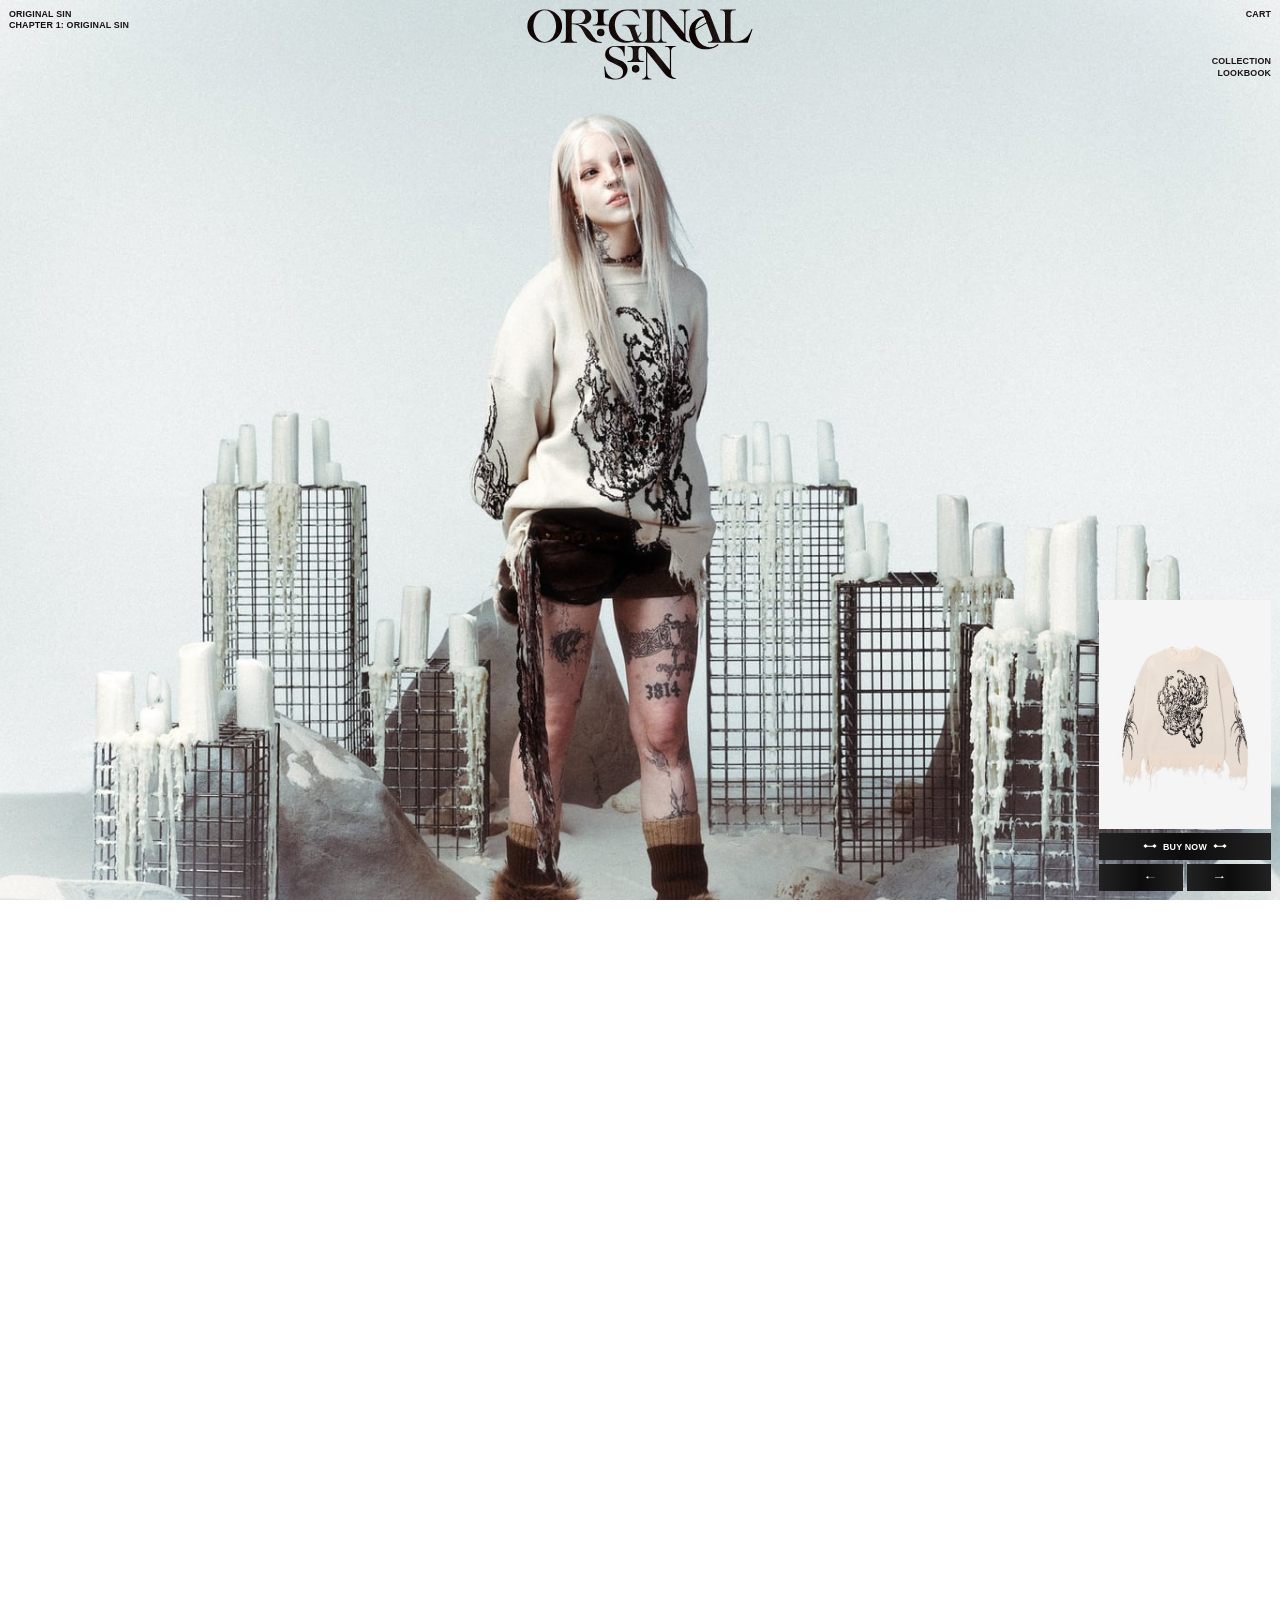
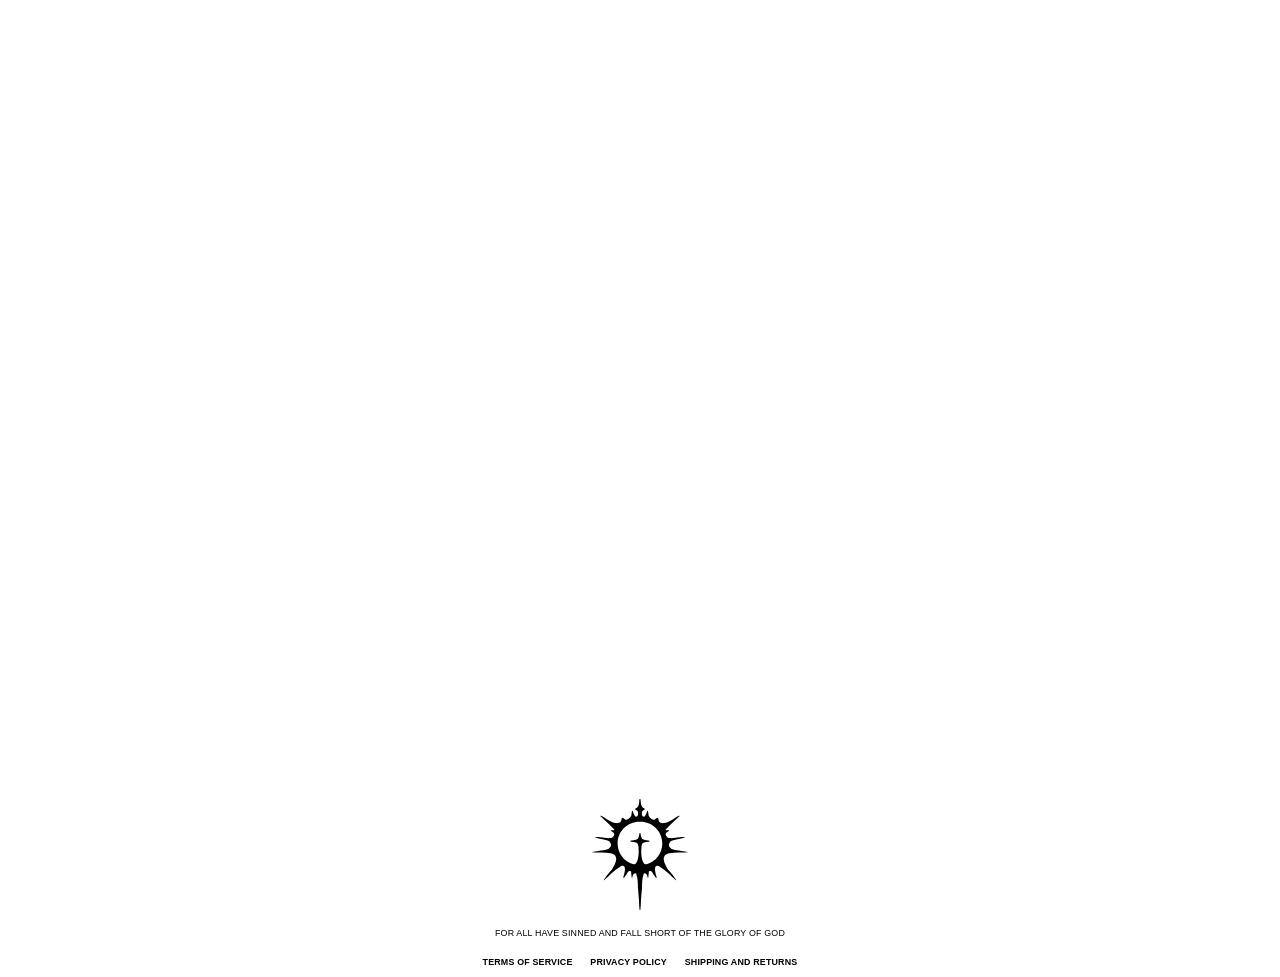
==== commit 863c7c27: "Fix portable static routing for deployed mirror" ====
--- a/index.html
+++ b/index.html
@@ -1,8 +1,8 @@
 <!DOCTYPE html>
-<html><head><meta charset="utf-8">
+<html><head><script>(function(){var p=window.location.pathname.split("/").filter(Boolean);var roots={home:1,white:1,"coming-soon":1,lookbook:1,product:1,products:1,"privacy-policy":1,"shipping-and-returns":1,"terms-of-service":1,checkout:1};var b=p.length&&!roots[p[0]]?"/"+p[0]+"/":"/";window.__ORIGINALSIN_BASE__=b;document.write('<base href="'+b+'">');})();</script><meta charset="utf-8">
 <meta name="viewport" content="width=device-width, initial-scale=1">
 <title>Original Sin</title>
-<style>*,:after,:before{border:0 solid;box-sizing:border-box}html{line-height:1.5;-webkit-text-size-adjust:100%;font-family:ui-sans-serif,system-ui,-apple-system,BlinkMacSystemFont,Segoe UI,Roboto,Helvetica Neue,Arial,Noto Sans,sans-serif,Apple Color Emoji,Segoe UI Emoji,Segoe UI Symbol,Noto Color Emoji;font-feature-settings:normal;font-variation-settings:normal;-moz-tab-size:4;-o-tab-size:4;tab-size:4}body{line-height:inherit;margin:0}hr{border-top-width:1px;color:inherit;height:0}abbr:where([title]){-webkit-text-decoration:underline dotted;text-decoration:underline dotted}h1,h2,h3,h4,h5,h6{font-size:inherit;font-weight:inherit}a{color:inherit;text-decoration:inherit}b,strong{font-weight:inherit}code,kbd,pre,samp{font-family:ui-monospace,SFMono-Regular,Menlo,Monaco,Consolas,Liberation Mono,Courier New,monospace;font-size:1em}small{font-size:80%}sub,sup{font-size:75%;line-height:0;position:relative;vertical-align:baseline}sub{bottom:-.25em}sup{top:-.5em}table{border-collapse:collapse;border-color:inherit;text-indent:0}button,input,optgroup,select,textarea{color:inherit;font-family:inherit;font-size:100%;font-weight:inherit;line-height:inherit;margin:0;padding:0}button,select{text-transform:none}[type=button],[type=reset],[type=submit],button{-webkit-appearance:button;background-color:transparent;background-image:none}:-moz-focusring{outline:auto}:-moz-ui-invalid{box-shadow:none}progress{vertical-align:baseline}::-webkit-inner-spin-button,::-webkit-outer-spin-button{height:auto}[type=search]{-webkit-appearance:textfield;outline-offset:-2px}::-webkit-search-decoration{-webkit-appearance:none}::-webkit-file-upload-button{-webkit-appearance:button;font:inherit}summary{display:list-item}blockquote,dd,dl,figure,h1,h2,h3,h4,h5,h6,hr,p,pre{margin:0}fieldset{margin:0}fieldset,legend{padding:0}menu,ol,ul{list-style:none;margin:0;padding:0}textarea{resize:vertical}input::-moz-placeholder,textarea::-moz-placeholder{color:#9ca3af;opacity:1}input::placeholder,textarea::placeholder{color:#9ca3af;opacity:1}[role=button],button{cursor:pointer}:disabled{cursor:default}audio,canvas,embed,iframe,img,object,picture,svg,video{display:block;vertical-align:middle}img,video{height:auto;max-width:100%}picture{display:contents}[hidden]{display:none}input:-webkit-autofill,input:-webkit-autofill:active,input:-webkit-autofill:focus,input:-webkit-autofill:hover{-webkit-background-clip:text;-webkit-text-fill-color:#fff;box-shadow:inset 0 0 20px 20px #23232329;-webkit-transition:background-color 5000s ease-in-out 0s;transition:background-color 5000s ease-in-out 0s}@font-face{font-display:swap;font-family:Allianz;font-style:normal;font-weight:400;src:url("/static/fonts/allianz-regular.woff2") format("woff2")}@font-face{font-display:swap;font-family:Allianz;font-style:normal;font-weight:600;src:url("/static/fonts/allianz-medium.woff2") format("woff2")}.extra-split-line,.split-line{overflow:hidden}.extra-split-word{overflow:hidden;vertical-align:bottom}.--char,.--line,.--word{display:inline-block;will-change:transform}.will-animate{opacity:0}.page-enter-active,.page-leave-active{transition:opacity .5s cubic-bezier(.39,.575,.565,1)}.page-enter-from,.page-leave-to{opacity:0}.fade-enter-active,.fade-leave-active{transition:opacity .2s cubic-bezier(.39,.575,.565,1)}.fade-enter-active.instant,.fade-leave-active.instant{transition-duration:0s}.fade-enter-from,.fade-leave-to{opacity:0}.reveal-y-enter-active{transition:opacity .6s cubic-bezier(.39,.575,.565,1),transform 1.2s cubic-bezier(.19,1,.22,1)}.reveal-y-leave-active{transition:opacity .4s cubic-bezier(.39,.575,.565,1),transform 1.2s cubic-bezier(.19,1,.22,1)}.reveal-y-enter-from{opacity:0;transform:translate3d(0,100%,0)}.reveal-y-leave-to{opacity:0;transform:translate3d(0,-100%,0)}@keyframes rotate-svg{0%{transform:translate3d(-50%,-50%,0) rotate(0)}to{transform:translate3d(-50%,-50%,0) rotate(1turn)}}.link-active{display:inline-block;overflow:hidden;position:relative;text-decoration:none}.link-active:after{background-color:currentColor;bottom:0;content:"";height:1px;left:0;position:absolute;transform:scaleX(0);transform-origin:0 50%;transition:transform .6s cubic-bezier(.85,0,.15,1);width:100%;will-change:transform}.link-active.active:after{transform:scaleX(1);transform-origin:0 50%}.link-active-full{display:inline-block;overflow:hidden;position:relative;text-decoration:none}.link-active-full:after,.link-active-full:before{background-color:currentColor;bottom:0;content:"";height:1px;left:0;position:absolute;transition:.6s cubic-bezier(.16,1,.3,1);width:100%}.link-active-full:before{transform:scaleX(1);transform-origin:100% 50%;transition-delay:.15s;will-change:transform}.link-active-full:after{transform:scaleX(0);transform-origin:0 50%;will-change:transform}.link-active-full-dk-only{display:inline-block;overflow:hidden;position:relative;text-decoration:none}.link-active-full-dk-only:after,.link-active-full-dk-only:before{background-color:currentColor;bottom:0;content:"";height:1px;left:0;position:absolute;transition:.6s cubic-bezier(.16,1,.3,1);width:100%}.link-active-full-dk-only:before{transform:scaleX(1);transform-origin:100% 50%;transition-delay:.15s;will-change:transform}.link-active-full-dk-only:after{transform:scaleX(0);transform-origin:0 50%;will-change:transform}.link-active-full-dk-only:after,.link-active-full-dk-only:before{display:none}.link-active-full-small{display:inline-block;overflow:hidden;position:relative;text-decoration:none}.link-active-full-small:after,.link-active-full-small:before{background-color:currentColor;bottom:0;content:"";height:1px;left:0;position:absolute;transition:.6s cubic-bezier(.16,1,.3,1);width:100%}.link-active-full-small:before{transform:scaleX(1);transform-origin:100% 50%;transition-delay:.15s;will-change:transform}.link-active-full-small:after{transform:scaleX(0);transform-origin:0 50%;will-change:transform}.field{position:relative;transition:opacity .2s cubic-bezier(.39,.575,.565,1)}.field:before{background:currentColor;content:"";height:1px;left:0;position:absolute;top:100%;width:100%}.field input{-webkit-appearance:none;-moz-appearance:none;appearance:none;background:none;height:3.5rem;outline:1px solid hsla(0,0%,100%,0);position:relative;transition:outline .2s cubic-bezier(.39,.575,.565,1);width:100%}.field input::-moz-placeholder{opacity:.5}.field input::placeholder{opacity:.5}.field input:has(+.inline-submit){padding-right:2rem}.field input:valid+.inline-submit{opacity:1}.field .inline-submit{-webkit-appearance:none;-moz-appearance:none;appearance:none;background:transparent;height:100%;opacity:.5;position:absolute;right:0;text-align:right;top:0;transition:opacity .2s cubic-bezier(.39,.575,.565,1);vertical-align:baseline;width:2rem}.field .field-message{display:grid;left:0;overflow:hidden;position:absolute;top:calc(100% + 1rem);width:100%}.field .field-message>*{grid-area:1/1}.field .field-message.error{color:red}.field .field-message.success{color:green}.field:has(input:disabled){opacity:.5;pointer-events:none}.text-body{font-weight:400}.text-body,.text-main{font-size:1rem;letter-spacing:.02rem;line-height:1.3}.text-main{font-weight:600;text-transform:uppercase}:root{--vh:1vh;--vh:calc(var(--vh, 1vh)*1);--svh:1svh;--svh:calc(var(--svh, 1svh)*1);--dvh:1dvh;--dvh:calc(var(--dvh, 1dvh)*1);--lvh:1lvh;--lvh:calc(var(--lvh, 1lvh)*1);font-size:2.564vw}body{background:#fff;font-family:Allianz,sans-serif;font-size:1.6rem;overscroll-behavior:none;-webkit-font-smoothing:antialiased;-moz-osx-font-smoothing:grayscale;-webkit-tap-highlight-color:rgba(0,0,0,0)}body,button{font-size:1rem;font-weight:600;letter-spacing:.02rem;line-height:1.3;text-transform:uppercase}#app{position:relative;z-index:2}::selection{background-color:#900;color:#fff}::-moz-selection{background-color:#900;color:#fff}::-o-selection{background-color:#900;color:#fff}::-ms-selection{background-color:#900;color:#fff}::-webkit-selection{background-color:#900;color:#fff}.noselect{pointer-events:none!important;user-select:none!important;-webkit-user-select:none!important;-moz-user-select:none!important;-ms-user-select:none!important}@media (min-width:768px){:root{font-size:10px}}@media (min-width:1024px){.will-animate-dk{opacity:0}.link-active-full-dk-only:after,.link-active-full-dk-only:before,.link-active-full:after,.link-active-full:before{bottom:10%;height:2.5px}.link-active-full-dk-only:after,.link-active-full-dk-only:before{display:block}.link-active-full-small:after,.link-active-full-small:before{bottom:1px;height:1px}:root{font-size:min(.694vw,13.3333333333px)}}@media (hover:hover) and (pointer:fine){.link-active:hover:after{transform:scaleX(1);transform-origin:0 50%}.link-active:not(:hover):after{transform-origin:100% 50%}.link-active-full:hover:before{transform:scaleX(0);transform-origin:100% 50%;transition-delay:0s}.link-active-full:hover:after{transform:scaleX(1);transform-origin:0 50%;transition-delay:.15s}.link-active-full-dk-only:hover:before{transform:scaleX(0);transform-origin:100% 50%;transition-delay:0s}.link-active-full-dk-only:hover:after{transform:scaleX(1);transform-origin:0 50%;transition-delay:.15s}.link-active-full-small:hover:before{transform:scaleX(0);transform-origin:100% 50%;transition-delay:0s}.link-active-full-small:hover:after{transform:scaleX(1);transform-origin:0 50%;transition-delay:.15s}}</style>
+<style>*,:after,:before{border:0 solid;box-sizing:border-box}html{line-height:1.5;-webkit-text-size-adjust:100%;font-family:ui-sans-serif,system-ui,-apple-system,BlinkMacSystemFont,Segoe UI,Roboto,Helvetica Neue,Arial,Noto Sans,sans-serif,Apple Color Emoji,Segoe UI Emoji,Segoe UI Symbol,Noto Color Emoji;font-feature-settings:normal;font-variation-settings:normal;-moz-tab-size:4;-o-tab-size:4;tab-size:4}body{line-height:inherit;margin:0}hr{border-top-width:1px;color:inherit;height:0}abbr:where([title]){-webkit-text-decoration:underline dotted;text-decoration:underline dotted}h1,h2,h3,h4,h5,h6{font-size:inherit;font-weight:inherit}a{color:inherit;text-decoration:inherit}b,strong{font-weight:inherit}code,kbd,pre,samp{font-family:ui-monospace,SFMono-Regular,Menlo,Monaco,Consolas,Liberation Mono,Courier New,monospace;font-size:1em}small{font-size:80%}sub,sup{font-size:75%;line-height:0;position:relative;vertical-align:baseline}sub{bottom:-.25em}sup{top:-.5em}table{border-collapse:collapse;border-color:inherit;text-indent:0}button,input,optgroup,select,textarea{color:inherit;font-family:inherit;font-size:100%;font-weight:inherit;line-height:inherit;margin:0;padding:0}button,select{text-transform:none}[type=button],[type=reset],[type=submit],button{-webkit-appearance:button;background-color:transparent;background-image:none}:-moz-focusring{outline:auto}:-moz-ui-invalid{box-shadow:none}progress{vertical-align:baseline}::-webkit-inner-spin-button,::-webkit-outer-spin-button{height:auto}[type=search]{-webkit-appearance:textfield;outline-offset:-2px}::-webkit-search-decoration{-webkit-appearance:none}::-webkit-file-upload-button{-webkit-appearance:button;font:inherit}summary{display:list-item}blockquote,dd,dl,figure,h1,h2,h3,h4,h5,h6,hr,p,pre{margin:0}fieldset{margin:0}fieldset,legend{padding:0}menu,ol,ul{list-style:none;margin:0;padding:0}textarea{resize:vertical}input::-moz-placeholder,textarea::-moz-placeholder{color:#9ca3af;opacity:1}input::placeholder,textarea::placeholder{color:#9ca3af;opacity:1}[role=button],button{cursor:pointer}:disabled{cursor:default}audio,canvas,embed,iframe,img,object,picture,svg,video{display:block;vertical-align:middle}img,video{height:auto;max-width:100%}picture{display:contents}[hidden]{display:none}input:-webkit-autofill,input:-webkit-autofill:active,input:-webkit-autofill:focus,input:-webkit-autofill:hover{-webkit-background-clip:text;-webkit-text-fill-color:#fff;box-shadow:inset 0 0 20px 20px #23232329;-webkit-transition:background-color 5000s ease-in-out 0s;transition:background-color 5000s ease-in-out 0s}@font-face{font-display:swap;font-family:Allianz;font-style:normal;font-weight:400;src:url("static/fonts/allianz-regular.woff2") format("woff2")}@font-face{font-display:swap;font-family:Allianz;font-style:normal;font-weight:600;src:url("static/fonts/allianz-medium.woff2") format("woff2")}.extra-split-line,.split-line{overflow:hidden}.extra-split-word{overflow:hidden;vertical-align:bottom}.--char,.--line,.--word{display:inline-block;will-change:transform}.will-animate{opacity:0}.page-enter-active,.page-leave-active{transition:opacity .5s cubic-bezier(.39,.575,.565,1)}.page-enter-from,.page-leave-to{opacity:0}.fade-enter-active,.fade-leave-active{transition:opacity .2s cubic-bezier(.39,.575,.565,1)}.fade-enter-active.instant,.fade-leave-active.instant{transition-duration:0s}.fade-enter-from,.fade-leave-to{opacity:0}.reveal-y-enter-active{transition:opacity .6s cubic-bezier(.39,.575,.565,1),transform 1.2s cubic-bezier(.19,1,.22,1)}.reveal-y-leave-active{transition:opacity .4s cubic-bezier(.39,.575,.565,1),transform 1.2s cubic-bezier(.19,1,.22,1)}.reveal-y-enter-from{opacity:0;transform:translate3d(0,100%,0)}.reveal-y-leave-to{opacity:0;transform:translate3d(0,-100%,0)}@keyframes rotate-svg{0%{transform:translate3d(-50%,-50%,0) rotate(0)}to{transform:translate3d(-50%,-50%,0) rotate(1turn)}}.link-active{display:inline-block;overflow:hidden;position:relative;text-decoration:none}.link-active:after{background-color:currentColor;bottom:0;content:"";height:1px;left:0;position:absolute;transform:scaleX(0);transform-origin:0 50%;transition:transform .6s cubic-bezier(.85,0,.15,1);width:100%;will-change:transform}.link-active.active:after{transform:scaleX(1);transform-origin:0 50%}.link-active-full{display:inline-block;overflow:hidden;position:relative;text-decoration:none}.link-active-full:after,.link-active-full:before{background-color:currentColor;bottom:0;content:"";height:1px;left:0;position:absolute;transition:.6s cubic-bezier(.16,1,.3,1);width:100%}.link-active-full:before{transform:scaleX(1);transform-origin:100% 50%;transition-delay:.15s;will-change:transform}.link-active-full:after{transform:scaleX(0);transform-origin:0 50%;will-change:transform}.link-active-full-dk-only{display:inline-block;overflow:hidden;position:relative;text-decoration:none}.link-active-full-dk-only:after,.link-active-full-dk-only:before{background-color:currentColor;bottom:0;content:"";height:1px;left:0;position:absolute;transition:.6s cubic-bezier(.16,1,.3,1);width:100%}.link-active-full-dk-only:before{transform:scaleX(1);transform-origin:100% 50%;transition-delay:.15s;will-change:transform}.link-active-full-dk-only:after{transform:scaleX(0);transform-origin:0 50%;will-change:transform}.link-active-full-dk-only:after,.link-active-full-dk-only:before{display:none}.link-active-full-small{display:inline-block;overflow:hidden;position:relative;text-decoration:none}.link-active-full-small:after,.link-active-full-small:before{background-color:currentColor;bottom:0;content:"";height:1px;left:0;position:absolute;transition:.6s cubic-bezier(.16,1,.3,1);width:100%}.link-active-full-small:before{transform:scaleX(1);transform-origin:100% 50%;transition-delay:.15s;will-change:transform}.link-active-full-small:after{transform:scaleX(0);transform-origin:0 50%;will-change:transform}.field{position:relative;transition:opacity .2s cubic-bezier(.39,.575,.565,1)}.field:before{background:currentColor;content:"";height:1px;left:0;position:absolute;top:100%;width:100%}.field input{-webkit-appearance:none;-moz-appearance:none;appearance:none;background:none;height:3.5rem;outline:1px solid hsla(0,0%,100%,0);position:relative;transition:outline .2s cubic-bezier(.39,.575,.565,1);width:100%}.field input::-moz-placeholder{opacity:.5}.field input::placeholder{opacity:.5}.field input:has(+.inline-submit){padding-right:2rem}.field input:valid+.inline-submit{opacity:1}.field .inline-submit{-webkit-appearance:none;-moz-appearance:none;appearance:none;background:transparent;height:100%;opacity:.5;position:absolute;right:0;text-align:right;top:0;transition:opacity .2s cubic-bezier(.39,.575,.565,1);vertical-align:baseline;width:2rem}.field .field-message{display:grid;left:0;overflow:hidden;position:absolute;top:calc(100% + 1rem);width:100%}.field .field-message>*{grid-area:1/1}.field .field-message.error{color:red}.field .field-message.success{color:green}.field:has(input:disabled){opacity:.5;pointer-events:none}.text-body{font-weight:400}.text-body,.text-main{font-size:1rem;letter-spacing:.02rem;line-height:1.3}.text-main{font-weight:600;text-transform:uppercase}:root{--vh:1vh;--vh:calc(var(--vh, 1vh)*1);--svh:1svh;--svh:calc(var(--svh, 1svh)*1);--dvh:1dvh;--dvh:calc(var(--dvh, 1dvh)*1);--lvh:1lvh;--lvh:calc(var(--lvh, 1lvh)*1);font-size:2.564vw}body{background:#fff;font-family:Allianz,sans-serif;font-size:1.6rem;overscroll-behavior:none;-webkit-font-smoothing:antialiased;-moz-osx-font-smoothing:grayscale;-webkit-tap-highlight-color:rgba(0,0,0,0)}body,button{font-size:1rem;font-weight:600;letter-spacing:.02rem;line-height:1.3;text-transform:uppercase}#app{position:relative;z-index:2}::selection{background-color:#900;color:#fff}::-moz-selection{background-color:#900;color:#fff}::-o-selection{background-color:#900;color:#fff}::-ms-selection{background-color:#900;color:#fff}::-webkit-selection{background-color:#900;color:#fff}.noselect{pointer-events:none!important;user-select:none!important;-webkit-user-select:none!important;-moz-user-select:none!important;-ms-user-select:none!important}@media (min-width:768px){:root{font-size:10px}}@media (min-width:1024px){.will-animate-dk{opacity:0}.link-active-full-dk-only:after,.link-active-full-dk-only:before,.link-active-full:after,.link-active-full:before{bottom:10%;height:2.5px}.link-active-full-dk-only:after,.link-active-full-dk-only:before{display:block}.link-active-full-small:after,.link-active-full-small:before{bottom:1px;height:1px}:root{font-size:min(.694vw,13.3333333333px)}}@media (hover:hover) and (pointer:fine){.link-active:hover:after{transform:scaleX(1);transform-origin:0 50%}.link-active:not(:hover):after{transform-origin:100% 50%}.link-active-full:hover:before{transform:scaleX(0);transform-origin:100% 50%;transition-delay:0s}.link-active-full:hover:after{transform:scaleX(1);transform-origin:0 50%;transition-delay:.15s}.link-active-full-dk-only:hover:before{transform:scaleX(0);transform-origin:100% 50%;transition-delay:0s}.link-active-full-dk-only:hover:after{transform:scaleX(1);transform-origin:0 50%;transition-delay:.15s}.link-active-full-small:hover:before{transform:scaleX(0);transform-origin:100% 50%;transition-delay:0s}.link-active-full-small:hover:after{transform:scaleX(1);transform-origin:0 50%;transition-delay:.15s}}</style>
 <style>.app-transition__wrapper[data-v-43f1af04]{background-color:#900;color:#000;left:0;opacity:0;pointer-events:none;position:fixed;top:0;z-index:5}.app-transition__wrapper[data-v-43f1af04],.app-transition__wrapper .logo-wrapper[data-v-43f1af04]{align-items:center;display:flex;height:100%;justify-content:center;width:100%}.app-transition__wrapper .logo-wrapper[data-v-43f1af04] svg{height:80%;width:80%}.noselect[data-v-43f1af04]{pointer-events:none;user-select:none;-webkit-user-select:none;-moz-user-select:none;-ms-user-select:none}[data-v-43f1af04]::-moz-selection{background:#900;color:#fff}[data-v-43f1af04]::selection{background:#900;color:#fff}@media (hover:hover) and (pointer:fine){#app[data-v-43f1af04]{cursor:none}#app.active[data-v-43f1af04],#app.cursor-hold[data-v-43f1af04]{cursor:pointer}}</style>
 <style>main[data-v-4092d464]{background-color:#fff;position:relative;z-index:1}</style>
 <style>.site-header[data-v-de3bea18]{display:flex;justify-content:space-between;left:0;padding:1rem;pointer-events:none;position:fixed;top:0;width:100%;z-index:15}.header-logo-container[data-v-de3bea18]{transition-delay:.4s}.header-logo-container.hidden[data-v-de3bea18]{opacity:0;pointer-events:none}.logo[data-v-de3bea18]{height:8rem;left:50%;-o-object-fit:contain;object-fit:contain;position:absolute;top:1rem;transition:transform .6s cubic-bezier(.19,1,.22,1);width:auto}.is-lookbook .logo[data-v-de3bea18],.logo[data-v-de3bea18]{transform:translate(-50%)}.header-container[data-v-de3bea18]{display:flex;flex-direction:column}.header-container[data-v-de3bea18]>*{pointer-events:all}.right[data-v-de3bea18]{text-align:right}.right[data-v-de3bea18]>*{pointer-events:all}.links-container[data-v-de3bea18]{display:flex;flex-direction:column}.links-container .router-link-active[data-v-de3bea18]{opacity:.4;transition:opacity .2s cubic-bezier(.39,.575,.565,1)}.header-cart[data-v-de3bea18]{margin-bottom:2rem;margin-right:-2rem;margin-top:-2rem;padding:2rem;text-align:right}.header-cart[data-v-de3bea18]>*,a[data-v-de3bea18]{pointer-events:all}.header__mobile[data-v-de3bea18]{margin-left:-2rem;margin-top:-2rem;padding:2rem}@media (min-width:1024px){.site-header.blend[data-v-de3bea18]{color:#fff;mix-blend-mode:difference}.site-header.blend .logo[data-v-de3bea18]{filter:invert(1)}.header__mobile[data-v-de3bea18]{display:none}}@media (min-width:1024px) and (hover:hover) and (pointer:fine){.site-header.blend .header-cart[data-v-de3bea18]:hover,.site-header.blend a[data-v-de3bea18]:hover{color:#ffffff80}}@media (max-width:1023px){.site-header[data-v-de3bea18]{margin-top:1rem;padding:0 1rem}.logo[data-v-de3bea18]{height:auto;top:0;width:19.2rem}.is-lookbook .logo[data-v-de3bea18]{transform:translateY(-1.5rem) translate(-50%) scale(.5)}.header__desktop[data-v-de3bea18]{display:none}}@media (hover:hover) and (pointer:fine){.header-cart[data-v-de3bea18]{transition:color easeOutSine .2s}.header-cart[data-v-de3bea18]:hover{color:#900}a[data-v-de3bea18]{transition:color .2s ease}a[data-v-de3bea18]:hover{color:#900}}</style>
@@ -18,47 +18,47 @@
 <style>.products-page__wrapper[data-v-fa5e6ec8]{padding-left:1rem;padding-right:1rem;padding-top:16.4rem;position:relative}.collections__wrapper[data-v-fa5e6ec8]{display:flex;justify-content:center;padding-bottom:2rem}.collections__wrapper .collection-item.active .link[data-v-fa5e6ec8]{color:#900}.collections__wrapper .collection-item[data-v-fa5e6ec8]{align-items:center;display:flex}.collections__wrapper .collection-item .squared-line[data-v-fa5e6ec8]{margin:0 1rem;position:relative;top:-.11rem;--line-size:1rem}.products__wrapper[data-v-fa5e6ec8]{display:flex;flex-direction:column;position:relative;row-gap:5rem}.link[data-v-fa5e6ec8]{line-height:1.2rem;transition:color .2s ease}@media (min-width:1024px){.products-page__wrapper[data-v-fa5e6ec8]{padding-top:21rem}.collections__wrapper[data-v-fa5e6ec8]{padding-bottom:3rem}.products__wrapper[data-v-fa5e6ec8]{-moz-column-gap:1rem;column-gap:1rem;flex-direction:row;flex-wrap:wrap}.products__wrapper .products__item-list[data-v-fa5e6ec8]{flex-basis:calc(33.33333% - .66667rem);width:33%}.products__wrapper .products__item-list.big-row[data-v-fa5e6ec8]{flex-basis:calc(50% - .5rem);width:50%}}@media (hover:hover) and (pointer:fine){.link[data-v-fa5e6ec8]:hover{color:#900}}</style>
 <style>.product__container[data-v-e6b72e4d]{opacity:0;transition:opacity 1s;visibility:hidden}.product__container.visible[data-v-e6b72e4d]{opacity:1;visibility:visible}.product-link[data-v-e6b72e4d]{position:relative}.product__wrapper[data-v-e6b72e4d]{display:flex;flex-direction:column;height:100%;position:relative;row-gap:.64rem;width:100%}.product__wrapper .image-preview[data-v-e6b72e4d]{aspect-ratio:37/46;-o-object-fit:cover;object-fit:cover}.product__wrapper .image-preview-hover[data-v-e6b72e4d]{height:100%;left:0;-o-object-fit:cover;object-fit:cover;opacity:0;pointer-events:none;position:absolute;top:0;width:100%}.info-box__wrapper[data-v-e6b72e4d]{position:relative}.info-box__wrapper .info__wrapper .price[data-v-e6b72e4d]{margin-bottom:-.2rem}.info-box__wrapper .info__wrapper .out-of-stock[data-v-e6b72e4d]{color:#900}.add-to-cart__button[data-v-e6b72e4d]{height:100%;left:0;opacity:0;pointer-events:none;position:absolute;top:0;width:100%}.add-to-cart__button[data-v-e6b72e4d] .slot .button{gap:2rem}.add-to-cart__button .svg-corners[data-v-e6b72e4d],.add-to-cart__button .svg-corners[data-v-e6b72e4d] .slot,.add-to-cart__button .svg-corners[data-v-e6b72e4d] .button{height:100%}.variant-list__wrapper[data-v-e6b72e4d]{-moz-column-gap:3rem;column-gap:3rem;display:flex}.sync-logo__wrapper[data-v-e6b72e4d]{height:100%;left:50%;position:absolute;top:50%}.sync-logo__wrapper svg[data-v-e6b72e4d]{animation:rotate-svg 3s linear infinite;color:#fff;height:1.3rem;position:relative;top:-.1rem;width:1.3rem}.size-label[data-v-e6b72e4d]{margin:-.2rem -.4rem;padding:.2rem .4rem;position:relative}.size-label.empty[data-v-e6b72e4d]{opacity:.5;pointer-events:none;position:relative}.size-label.empty[data-v-e6b72e4d]:after{background-color:#fff;content:"";height:1px;left:10%;position:absolute;top:.5rem;width:80%}.size-label.pending[data-v-e6b72e4d]{pointer-events:none}.size-label.pending .size-text[data-v-e6b72e4d]{opacity:0}.size-label .size-text[data-v-e6b72e4d]{position:relative}@media (min-width:1024px){.product__wrapper .image-preview[data-v-e6b72e4d]{aspect-ratio:466/581}}@media (hover:hover) and (pointer:fine){.product__wrapper:hover .image-preview-hover[data-v-e6b72e4d]{opacity:1}.size-label[data-v-e6b72e4d]:hover{color:#900}}</style>
 <style>.media.video.ar[data-v-1fe05837]{aspect-ratio:var(--cd1ee02a)/var(--v7ad273a2)}.media.video.lazy[data-v-1fe05837] video{opacity:0}.media.video.lazy.loaded[data-v-1fe05837] video{opacity:1}.media picture[data-v-1fe05837]{display:contents}.media[data-v-1fe05837],.media[data-v-1fe05837] img,.media[data-v-1fe05837] video{height:100%;width:100%}.media.cover[data-v-1fe05837] img,.media.cover[data-v-1fe05837] video{-o-object-fit:cover;object-fit:cover}.media.contain[data-v-1fe05837] img,.media.contain[data-v-1fe05837] video{-o-object-fit:contain;object-fit:contain}.media.lazy[data-v-1fe05837] video{opacity:0;transition:opacity .15s linear}.media.lazy.loaded[data-v-1fe05837] video{opacity:1}</style>
-<link rel="stylesheet" href="/_nuxt/entry.BGaX4P_h.css" crossorigin>
-<link rel="stylesheet" href="/_nuxt/Button.BgDMlEwh.css" crossorigin>
-<link rel="stylesheet" href="/_nuxt/Media.BQhAc_p6.css" crossorigin>
-<link rel="stylesheet" href="/_nuxt/Slider.E7K_zX5c.css" crossorigin>
-<link rel="stylesheet" href="/_nuxt/useAsyncDataProducts.B_Bk8tHY.css" crossorigin>
-<link rel="modulepreload" as="script" crossorigin href="/_nuxt/CCXT-GXq.js">
-<link rel="modulepreload" as="script" crossorigin href="/_nuxt/D13D_euL.js">
-<link rel="modulepreload" as="script" crossorigin href="/_nuxt/CMewICUL.js">
-<link rel="modulepreload" as="script" crossorigin href="/_nuxt/DM6iBSi9.js">
-<link rel="modulepreload" as="script" crossorigin href="/_nuxt/CKnmF6yR.js">
-<link rel="modulepreload" as="script" crossorigin href="/_nuxt/BFOjpXBy.js">
-<link rel="modulepreload" as="script" crossorigin href="/_nuxt/D-UtWuVL.js">
-<link rel="modulepreload" as="script" crossorigin href="/_nuxt/EEUyll1y.js">
-<link rel="modulepreload" as="script" crossorigin href="/_nuxt/DmBYk3UX.js">
-<link rel="modulepreload" as="script" crossorigin href="/_nuxt/oet0pRz3.js">
-<link rel="modulepreload" as="script" crossorigin href="/_nuxt/COwUi6qa.js">
-<link rel="modulepreload" as="script" crossorigin href="/_nuxt/C3MB0O9f.js">
-<link rel="modulepreload" as="script" crossorigin href="/_nuxt/CVcCgixj.js">
-<link rel="modulepreload" as="script" crossorigin href="/_nuxt/UeXxf9sz.js">
-<link rel="modulepreload" as="script" crossorigin href="/_nuxt/DZYBT4IP.js">
-<link rel="modulepreload" as="script" crossorigin href="/_nuxt/CeNRko3r.js">
-<link rel="modulepreload" as="script" crossorigin href="/_nuxt/CylmcY_a.js">
-<link rel="modulepreload" as="script" crossorigin href="/_nuxt/C0ZBnQQE.js">
-<link rel="modulepreload" as="script" crossorigin href="/_nuxt/BD24wbr0.js">
-<link rel="modulepreload" as="script" crossorigin href="/_nuxt/CGt6lxgT.js">
-<link rel="modulepreload" as="script" crossorigin href="/_nuxt/Dop3gZ4k.js">
-<link rel="modulepreload" as="script" crossorigin href="/_nuxt/BWQsenpk.js">
-<link rel="modulepreload" as="script" crossorigin href="/_nuxt/B08hbhNn.js">
-<link rel="modulepreload" as="script" crossorigin href="/_nuxt/BMnI1Hg6.js">
-<link rel="modulepreload" as="script" crossorigin href="/_nuxt/COm1uFm8.js">
-<link rel="modulepreload" as="script" crossorigin href="/_nuxt/DipsRtvw.js">
-<link rel="preload" as="fetch" fetchpriority="low" crossorigin="anonymous" href="/_nuxt/builds/meta/a312a6db-f656-4a3e-8211-7cfd911f0141.json">
-<link rel="icon" type="image/png" href="/static/favicon-96x96.png" sizes="96x96">
-<link rel="icon" type="image/svg+xml" href="/static/favicon.svg">
-<link rel="shortcut icon" href="/static/favicon.ico">
-<link rel="apple-touch-icon" sizes="180x180" href="/static/apple-touch-icon.png">
-<link rel="manifest" href="/static/site.webmanifest">
+<link rel="stylesheet" href="_nuxt/entry.BGaX4P_h.css" crossorigin>
+<link rel="stylesheet" href="_nuxt/Button.BgDMlEwh.css" crossorigin>
+<link rel="stylesheet" href="_nuxt/Media.BQhAc_p6.css" crossorigin>
+<link rel="stylesheet" href="_nuxt/Slider.E7K_zX5c.css" crossorigin>
+<link rel="stylesheet" href="_nuxt/useAsyncDataProducts.B_Bk8tHY.css" crossorigin>
+<link rel="modulepreload" as="script" crossorigin href="_nuxt/CCXT-GXq.js">
+<link rel="modulepreload" as="script" crossorigin href="_nuxt/D13D_euL.js">
+<link rel="modulepreload" as="script" crossorigin href="_nuxt/CMewICUL.js">
+<link rel="modulepreload" as="script" crossorigin href="_nuxt/DM6iBSi9.js">
+<link rel="modulepreload" as="script" crossorigin href="_nuxt/CKnmF6yR.js">
+<link rel="modulepreload" as="script" crossorigin href="_nuxt/BFOjpXBy.js">
+<link rel="modulepreload" as="script" crossorigin href="_nuxt/D-UtWuVL.js">
+<link rel="modulepreload" as="script" crossorigin href="_nuxt/EEUyll1y.js">
+<link rel="modulepreload" as="script" crossorigin href="_nuxt/DmBYk3UX.js">
+<link rel="modulepreload" as="script" crossorigin href="_nuxt/oet0pRz3.js">
+<link rel="modulepreload" as="script" crossorigin href="_nuxt/COwUi6qa.js">
+<link rel="modulepreload" as="script" crossorigin href="_nuxt/C3MB0O9f.js">
+<link rel="modulepreload" as="script" crossorigin href="_nuxt/CVcCgixj.js">
+<link rel="modulepreload" as="script" crossorigin href="_nuxt/UeXxf9sz.js">
+<link rel="modulepreload" as="script" crossorigin href="_nuxt/DZYBT4IP.js">
+<link rel="modulepreload" as="script" crossorigin href="_nuxt/CeNRko3r.js">
+<link rel="modulepreload" as="script" crossorigin href="_nuxt/CylmcY_a.js">
+<link rel="modulepreload" as="script" crossorigin href="_nuxt/C0ZBnQQE.js">
+<link rel="modulepreload" as="script" crossorigin href="_nuxt/BD24wbr0.js">
+<link rel="modulepreload" as="script" crossorigin href="_nuxt/CGt6lxgT.js">
+<link rel="modulepreload" as="script" crossorigin href="_nuxt/Dop3gZ4k.js">
+<link rel="modulepreload" as="script" crossorigin href="_nuxt/BWQsenpk.js">
+<link rel="modulepreload" as="script" crossorigin href="_nuxt/B08hbhNn.js">
+<link rel="modulepreload" as="script" crossorigin href="_nuxt/BMnI1Hg6.js">
+<link rel="modulepreload" as="script" crossorigin href="_nuxt/COm1uFm8.js">
+<link rel="modulepreload" as="script" crossorigin href="_nuxt/DipsRtvw.js">
+<link rel="preload" as="fetch" fetchpriority="low" crossorigin="anonymous" href="_nuxt/builds/meta/a312a6db-f656-4a3e-8211-7cfd911f0141.json">
+<link rel="icon" type="image/png" href="static/favicon-96x96.png" sizes="96x96">
+<link rel="icon" type="image/svg+xml" href="static/favicon.svg">
+<link rel="shortcut icon" href="static/favicon.ico">
+<link rel="apple-touch-icon" sizes="180x180" href="static/apple-touch-icon.png">
+<link rel="manifest" href="static/site.webmanifest">
 <meta property="og:title" content="Original Sin">
 <meta name="description" content="For all have sinned and fall short of the glory of God">
 <meta property="og:description" content="For all have sinned and fall short of the glory of God">
 <meta property="og:image" content="/__mirror_assets/cdn.shopify.com/a2e69edc3855e47f-tree-of-death-carousel.jpg">
 <meta name="twitter:card" content="summary_large_image">
-<script src="/__local/shopify-stub.js"></script><script type="module" src="/_nuxt/CCXT-GXq.js" crossorigin></script></head><body><div id="__nuxt"><!--[--><div id="app" class="" data-v-43f1af04><div class="layout__wrapper" data-v-4092d464><main data-v-4092d464><div class="site-header blend" data-v-4092d464 data-v-de3bea18><div class="header-container" data-v-de3bea18><div class="header__desktop" data-v-de3bea18><a aria-current="page" href="/" class="router-link-active router-link-exact-active" data-v-de3bea18><!--[-->Original Sin<!--]--></a><p data-v-de3bea18>Chapter 1: Original Sin</p></div><div class="header__mobile" data-v-de3bea18><button data-v-de3bea18>Menu</button></div></div><div class="header-logo-container" data-v-de3bea18><a aria-current="page" href="/" class="router-link-active router-link-exact-active" data-v-de3bea18><!--[--><svg xmlns="http://www.w3.org/2000/svg" fill="none" viewbox="0 0 258 81" class="logo" data-v-de3bea18><path fill="url(#a)" d="M20.431.5C9.497.5.632 9.003.63 19.491c0 2.623.555 5.121 1.557 7.393C5.195 33.7 12.231 38.483 20.431 38.483c10.935 0 19.798-8.501 19.803-18.992C40.229 9.003 31.366.5 20.43.5Zm0 37.014c-7.06 0-12.8-8.035-12.942-18.023.142-9.989 5.883-18.023 12.942-18.023s12.8 8.036 12.942 18.023c-.142 9.99-5.882 18.023-12.942 18.023"></path><path fill="url(#b)" d="M84.681 37.487a9 9 0 0 1-.932-.047 9.07 9.07 0 0 1-5.626-2.73l-.083-.088q-1.744-1.904-4.614-6.414l-.001-.003a125 125 0 0 1-.719-1.141 22 22 0 0 0-.556-.855c-5.723-8.115-13.263-8.636-13.263-8.636v-.355h6.328c4.59 0 8.389-3.755 8.375-8.345a8.3 8.3 0 0 0-2.437-5.859A8.3 8.3 0 0 0 65.271.578H38.55v.978h1.419a4.536 4.536 0 0 1 4.536 4.536v3.456h.005l-.005 23.338a4.536 4.536 0 0 1-4.536 4.537H38.55v.979h18.54v-.964h-1.42a4.536 4.536 0 0 1-4.536-4.537V17.523c1.618-.054 6.756.025 9.775 2.973 2.369 2.315 4.725 7.584 6.413 10.245q.304.452.634.915c1.412 1.98 3.229 3.344 5 4.442a15.7 15.7 0 0 0 2.756 1.339q.75.273 1.5.451.831.195 1.799.324c.971.128 1.95.188 2.93.188h3.652v-.916h-.911zM51.134 16.425V8.572a7.02 7.02 0 0 1 7.33-7.015h.623c4.102 0 7.496 3.356 7.484 7.457a7.4 7.4 0 0 1-2.178 5.234 7.4 7.4 0 0 1-5.256 2.177z"></path><path fill="url(#c)" d="M84.233 30.983a4.294 4.294 0 1 0 0-8.588 4.294 4.294 0 0 0 0 8.588"></path><path fill="url(#d)" d="M185.32 1.561h.848v-.99h-12.361v.99h1.086a4.523 4.523 0 0 1 4.523 4.525l-.01 22.07-18.021-22.548a13.42 13.42 0 0 0-10.476-5.04l-19.937.008v.978h1.419a4.536 4.536 0 0 1 4.536 4.536v26.54c0 2.627-2.115 4.786-4.743 4.792h-.004a4.76 4.76 0 0 1-2.731-.859 4.74 4.74 0 0 1-1.74-2.267l-.547-1.501q.16-.178.316-.36a18 18 0 0 0 1.716-2.379 22 22 0 0 0 1.635-3.314l-.956-.354a23 23 0 0 1-2.053 3.668 19 19 0 0 1-1.125 1.457l-.531-1.457-2.422-6.654c-.912-2.506.379-4.536 2.885-4.536h1.42v-.98h-19.113v.98h2.22c2.506 0 5.277 2.03 6.188 4.536l2.421 6.654 1.788 4.91q.062.174.137.34l-.062.028-.24.105a13.3 13.3 0 0 1-2.912.858q-1.208.21-2.484.21-4.071 0-7.46-2.115a15.5 15.5 0 0 1-2.58-2.022q-2.141-2.074-3.554-5.02-1.73-3.604-2.002-7.858a21 21 0 0 1-.032-.628l-.019-.979v-.012q0-3.44 1.106-6.424 1.105-2.987 3.106-5.17a13.9 13.9 0 0 1 4.717-3.385q2.719-1.2 5.864-1.2 2.213 0 3.972.534a11.1 11.1 0 0 1 3.318 1.665q1.559 1.134 2.986 2.945 1.422 1.811 2.728 4.336l.821-.266-2.954-10.33h-12.146q-5.706-.001-10.409 2.518-4.704 2.52-7.383 6.917a18.1 18.1 0 0 0-2.597 7.875H91.97a4.536 4.536 0 0 1-4.536-4.537V6.093a4.536 4.536 0 0 1 4.536-4.536h1.42v-.98H75.08v.978h1.418a4.536 4.536 0 0 1 4.536 4.537v7.26a4.536 4.536 0 0 1-4.536 4.536h-1.419v.98h18.329a20.1 20.1 0 0 0 .754 6.405 18.6 18.6 0 0 0 2.225 4.971 17.8 17.8 0 0 0 3.585 4.053q.75.617 1.56 1.142 3.075 1.992 6.999 2.645 1.902.315 4.005.317h.017c1.352 0 2.706-.098 4.018-.297a24 24 0 0 0 2.105-.414 19.2 19.2 0 0 0 3.681-1.281 5.22 5.22 0 0 0 4.102 1.992h12.852l19.897-.004v-.962h-1.043a4.506 4.506 0 0 1-4.505-4.502l-.028-25.28 19.774 24.633c3.108 3.87 7.8 6.12 12.762 6.123v-.995a5.37 5.37 0 0 1-5.371-5.37V6.084a4.523 4.523 0 0 1 4.523-4.523M152.344 32.88c0 2.5-2.046 4.57-4.546 4.55a4.5 4.5 0 0 1-3.153-1.322 4.5 4.5 0 0 1-1.318-3.186V6.071a4.509 4.509 0 1 1 9.017 0v26.808Z"></path><path fill="url(#e)" d="m256.386 22.57-1.869 3.816c-3.306 6.753-10.168 10.862-17.685 10.862a4.51 4.51 0 0 1-3.207-1.329 4.52 4.52 0 0 1-1.328-3.213l-.022-26.601a4.537 4.537 0 0 1 4.537-4.543h1.44V.57h-17.805v.992h.874a4.537 4.537 0 0 1 4.537 4.53l.04 28.251a3.078 3.078 0 0 1-5.951 1.112L208.598 6.012a8.49 8.49 0 0 0-7.92-5.439h-6.243v.99h.414c2.98 0 5.643 1.86 6.665 4.659l.719 1.913a27 27 0 0 0-2.463.532l-.049.014a21 21 0 0 0-6.816 3.194q-4.348 3.095-6.447 7.798t-1.428 9.964a20.1 20.1 0 0 0 1.471 5.416 18.6 18.6 0 0 0 2.839 4.649 17.8 17.8 0 0 0 4.069 3.565 17 17 0 0 0 1.693.936c3.268 1.571 7.626 2.084 11.885 1.543l.017-.003a26.3 26.3 0 0 0 5.651-1.355c1.439-.526 2.779-1.178 3.954-1.95a14 14 0 0 0 1.941-1.523l-.854-.913a14 14 0 0 1-2.304 1.686 13.4 13.4 0 0 1-2.78 1.22q-1.17.363-2.438.524-4.336.555-8.202-1.411a15.6 15.6 0 0 1-2.282-1.419q-2.387-1.785-4.162-4.53a20.3 20.3 0 0 1-2.128-4.36 23.5 23.5 0 0 1-1.109-4.778 19.6 19.6 0 0 1-.157-3.009l4.916-2.94.917-.55 7.194-4.301 6.191 16.914c.89 2.075-.637 4.384-2.896 4.384h-1.844v.968l14.165.005 30.98.009 5.617-15.483-.985-.358zm-64.18.097q.026-.273.061-.544s.263-4.131 3.168-7.82l.061-.075a13.9 13.9 0 0 1 4.263-3.584 14.5 14.5 0 0 1 2.958-1.176l1.543 4.219.369 1.007.149.408-12.573 7.567z"></path><path fill="url(#f)" d="M111.021 61.182a18 18 0 0 0-1.789-1.246q-.893-.541-2.358-1.22a71 71 0 0 0-3.576-1.517q-3.087-1.3-4.538-2.018a19 19 0 0 1-2.723-1.64q-2.466-1.841-2.466-4.632c0-1.697.722-3.173 1.987-4.248q1.897-1.612 4.875-1.611c5.601 0 10.14 4.54 10.14 10.14h.98V42.08l-11.481-.024q-3.006 0-5.486 1.273t-3.901 3.495q-1.424 2.22-1.424 4.903 0 1.735.624 3.25.621 1.518 1.924 2.818 1.3 1.3 3.278 2.412 1.03.569 5.824 2.655 3.305 1.408 5.201 2.75 1.897 1.341 2.736 2.844.84 1.504.84 3.373c0 1.407-.362 3.104-1.084 4.197q-1.082 1.639-2.993 2.573-1.91.935-4.374.935c-3.215 0-5.844-1.54-8.318-4.253-1.986-2.18-3.241-5.682-3.747-9.875v-.004l-.974.08 1.011 12.274.623.222q3.306 1.248 5.337 1.733 3.44.786 6.068.785 3.793 0 6.908-1.476t4.876-4.077q1.76-2.6 1.761-5.824 0-4.903-3.766-7.938h.005Z"></path><path fill="url(#g)" d="M168.952 43.046h.848v-.991h-12.368v.991h1.086a4.527 4.527 0 0 1 4.525 4.528l-.009 22.082-18.031-22.559a13.42 13.42 0 0 0-10.48-5.04h-3.075v.992h.006c1.244 0 2.372.508 3.186 1.323a4.5 4.5 0 0 1 1.32 3.188v27.418c0 2.489-2.027 4.55-4.511 4.55v.972h10.491v-.966h-.155a4.51 4.51 0 0 1-4.508-4.502l-.028-25.89 19.784 24.647a16.38 16.38 0 0 0 12.767 6.126v-.994a5.375 5.375 0 0 1-5.374-5.373V47.573c0-2.5 2.027-4.526 4.526-4.526Z"></path><path fill="url(#h)" d="M133.188 60.355v-.983h-1.426a4.56 4.56 0 0 1-4.56-4.558V47.6a4.56 4.56 0 0 1 4.56-4.56h1.426v-.983h-18.402v.983h1.426a4.56 4.56 0 0 1 4.56 4.56v7.214a4.56 4.56 0 0 1-4.56 4.56h-1.426v.983z"></path><path fill="url(#i)" d="M123.987 72.538a4.306 4.306 0 1 0 0-8.611 4.306 4.306 0 0 0 0 8.611"></path><defs><lineargradient id="a" x1=".629" x2="40.234" y1="19.491" y2="19.491" gradientunits="userSpaceOnUse"><stop stop-color="#222"></stop><stop offset=".495" stop-color="#0D0C0C"></stop><stop offset="1" stop-color="#222"></stop></lineargradient><lineargradient id="b" x1="38.551" x2="85.594" y1="19.49" y2="19.49" gradientunits="userSpaceOnUse"><stop stop-color="#222"></stop><stop offset=".495" stop-color="#0D0C0C"></stop><stop offset="1" stop-color="#222"></stop></lineargradient><lineargradient id="c" x1="79.939" x2="88.528" y1="26.689" y2="26.689" gradientunits="userSpaceOnUse"><stop stop-color="#222"></stop><stop offset=".495" stop-color="#0D0C0C"></stop><stop offset="1" stop-color="#222"></stop></lineargradient><lineargradient id="d" x1="75.079" x2="186.168" y1="19.489" y2="19.489" gradientunits="userSpaceOnUse"><stop stop-color="#222"></stop><stop offset=".495" stop-color="#0D0C0C"></stop><stop offset="1" stop-color="#222"></stop></lineargradient><lineargradient id="e" x1="184.867" x2="257.374" y1="23.262" y2="23.262" gradientunits="userSpaceOnUse"><stop stop-color="#222"></stop><stop offset=".495" stop-color="#0D0C0C"></stop><stop offset="1" stop-color="#222"></stop></lineargradient><lineargradient id="f" x1="88.198" x2="114.782" y1="61.277" y2="61.277" gradientunits="userSpaceOnUse"><stop stop-color="#222"></stop><stop offset=".495" stop-color="#0D0C0C"></stop><stop offset="1" stop-color="#222"></stop></lineargradient><lineargradient id="g" x1="131.448" x2="169.8" y1="61.277" y2="61.277" gradientunits="userSpaceOnUse"><stop stop-color="#222"></stop><stop offset=".495" stop-color="#0D0C0C"></stop><stop offset="1" stop-color="#222"></stop></lineargradient><lineargradient id="h" x1="114.786" x2="133.188" y1="51.207" y2="51.207" gradientunits="userSpaceOnUse"><stop stop-color="#222"></stop><stop offset=".495" stop-color="#0D0C0C"></stop><stop offset="1" stop-color="#222"></stop></lineargradient><lineargradient id="i" x1="119.682" x2="128.293" y1="68.233" y2="68.233" gradientunits="userSpaceOnUse"><stop stop-color="#222"></stop><stop offset=".495" stop-color="#0D0C0C"></stop><stop offset="1" stop-color="#222"></stop></lineargradient></defs></svg><!--]--></a></div><div class="header-container right" data-v-de3bea18><!--[--><div class="header-cart" data-v-de3bea18>CART</div><!--]--><div class="links-container header__desktop" data-v-de3bea18><a href="/products/all" class="" data-v-de3bea18><!--[--> COLLECTION<!--]--></a><a href="/lookbook" class="" data-v-de3bea18><!--[-->LOOKBOOK<!--]--></a></div></div></div><span data-v-4092d464></span><div class="cursor__container" popover data-v-4092d464 data-v-a0519e9c><div class="transform__wraper" data-v-a0519e9c><div class="cursor__wrapper" data-v-a0519e9c><div class="top v-bar" data-v-a0519e9c></div><div class="bottom v-bar" data-v-a0519e9c></div><div class="left h-bar" data-v-a0519e9c></div><div class="right h-bar" data-v-a0519e9c></div><div class="center" style="" data-v-a0519e9c></div></div><div class="fade label__wrapper" data-v-a0519e9c></div><div class="hold__wrapper" data-v-a0519e9c><div class="inner-circle" data-v-a0519e9c><span data-v-a0519e9c> hold </span><svg xmlns="http://www.w3.org/2000/svg" viewbox="-1.3 -1.3 2.6 2.6" data-v-a0519e9c><path d="M 0 -1 A 1 1 0 0 0 0 1 A 1 1 0 0 0 0 -1" stroke="currentColor" stroke-width="0.15" fill="none" data-v-a0519e9c></path></svg></div></div></div><div class="closed menu__wrapper" data-v-a0519e9c><!----><div class="button__wrapper" data-v-a0519e9c><div class="button home" data-v-a0519e9c><div class="svg-corners inline" data-v-a0519e9c data-v-5a09ac89 style="--v748cb58e:url(#v-0-0-0);" data-v-d1eb6c21><div class="mask" data-v-d1eb6c21><svg xmlns="http://www.w3.org/2000/svg" width="0" height="0" viewbox="0 0 0 0" aria-hidden="true" data-v-d1eb6c21><defs data-v-d1eb6c21><clippath id="v-0-0-0" data-v-d1eb6c21><path d="" data-v-d1eb6c21></path></clippath></defs></svg></div><div class="slot" data-v-d1eb6c21><!--[--><a aria-current="page" href="/" class="router-link-active router-link-exact-active button has-hover" tabindex="-1" data-v-5a09ac89><span class="decorator" data-v-5a09ac89><span class="squared-line" data-v-5a09ac89 data-v-725cf86a><span class="square" data-v-725cf86a></span><span class="line" data-v-725cf86a></span><span class="square" data-v-725cf86a></span></span></span><span class="text" data-v-5a09ac89><!--[--> Homepage <!--]--></span><span class="decorator" data-v-5a09ac89><span class="squared-line" data-v-5a09ac89 data-v-725cf86a><span class="square" data-v-725cf86a></span><span class="line" data-v-725cf86a></span><span class="square" data-v-725cf86a></span></span></span></a><!--]--></div></div></div></div><div class="button__wrapper" data-v-a0519e9c><div class="collection button" data-v-a0519e9c><div class="svg-corners inline" data-v-a0519e9c data-v-5a09ac89 style="--v748cb58e:url(#v-0-0-1);" data-v-d1eb6c21><div class="mask" data-v-d1eb6c21><svg xmlns="http://www.w3.org/2000/svg" width="0" height="0" viewbox="0 0 0 0" aria-hidden="true" data-v-d1eb6c21><defs data-v-d1eb6c21><clippath id="v-0-0-1" data-v-d1eb6c21><path d="" data-v-d1eb6c21></path></clippath></defs></svg></div><div class="slot" data-v-d1eb6c21><!--[--><a href="/products/all" class="button has-hover" tabindex="-1" data-v-5a09ac89><span class="decorator" data-v-5a09ac89><span class="squared-line" data-v-5a09ac89 data-v-725cf86a><span class="square" data-v-725cf86a></span><span class="line" data-v-725cf86a></span><span class="square" data-v-725cf86a></span></span></span><span class="text" data-v-5a09ac89><!--[--> Collection <!--]--></span><span class="decorator" data-v-5a09ac89><span class="squared-line" data-v-5a09ac89 data-v-725cf86a><span class="square" data-v-725cf86a></span><span class="line" data-v-725cf86a></span><span class="square" data-v-725cf86a></span></span></span></a><!--]--></div></div></div></div><div class="button__wrapper" data-v-a0519e9c><div class="lookbook button" data-v-a0519e9c><div class="svg-corners inline" data-v-a0519e9c data-v-5a09ac89 style="--v748cb58e:url(#v-0-0-2);" data-v-d1eb6c21><div class="mask" data-v-d1eb6c21><svg xmlns="http://www.w3.org/2000/svg" width="0" height="0" viewbox="0 0 0 0" aria-hidden="true" data-v-d1eb6c21><defs data-v-d1eb6c21><clippath id="v-0-0-2" data-v-d1eb6c21><path d="" data-v-d1eb6c21></path></clippath></defs></svg></div><div class="slot" data-v-d1eb6c21><!--[--><a href="/lookbook" class="button has-hover" tabindex="-1" data-v-5a09ac89><span class="decorator" data-v-5a09ac89><span class="squared-line" data-v-5a09ac89 data-v-725cf86a><span class="square" data-v-725cf86a></span><span class="line" data-v-725cf86a></span><span class="square" data-v-725cf86a></span></span></span><span class="text" data-v-5a09ac89><!--[--> Lookbook <!--]--></span><span class="decorator" data-v-5a09ac89><span class="squared-line" data-v-5a09ac89 data-v-725cf86a><span class="square" data-v-725cf86a></span><span class="line" data-v-725cf86a></span><span class="square" data-v-725cf86a></span></span></span></a><!--]--></div></div></div></div><div class="button__wrapper" data-v-a0519e9c><div class="cart button" data-v-a0519e9c><div class="svg-corners inline" data-v-a0519e9c data-v-5a09ac89 style="--v748cb58e:url(#v-0-0-3);" data-v-d1eb6c21><div class="mask" data-v-d1eb6c21><svg xmlns="http://www.w3.org/2000/svg" width="0" height="0" viewbox="0 0 0 0" aria-hidden="true" data-v-d1eb6c21><defs data-v-d1eb6c21><clippath id="v-0-0-3" data-v-d1eb6c21><path d="" data-v-d1eb6c21></path></clippath></defs></svg></div><div class="slot" data-v-d1eb6c21><!--[--><button tabindex="-1" class="button has-hover" data-v-5a09ac89><span class="decorator" data-v-5a09ac89><span class="squared-line" data-v-5a09ac89 data-v-725cf86a><span class="square" data-v-725cf86a></span><span class="line" data-v-725cf86a></span><span class="square" data-v-725cf86a></span></span></span><span class="text" data-v-5a09ac89><!--[--> Cart <!--]--></span><span class="decorator" data-v-5a09ac89><span class="squared-line" data-v-5a09ac89 data-v-725cf86a><span class="square" data-v-725cf86a></span><span class="line" data-v-725cf86a></span><span class="square" data-v-725cf86a></span></span></span></button><!--]--></div></div></div></div></div></div><div class="mobile-menu" data-v-4092d464 data-v-a6d953d9><div class="links-container" data-v-a6d953d9><div class="button-wrapper" data-v-a6d953d9><div class="svg-corners" data-v-a6d953d9 data-v-5a09ac89 style="--v748cb58e:url(#v-0-0-4);" data-v-d1eb6c21><div class="mask" data-v-d1eb6c21><svg xmlns="http://www.w3.org/2000/svg" width="0" height="0" viewbox="0 0 0 0" aria-hidden="true" data-v-d1eb6c21><defs data-v-d1eb6c21><clippath id="v-0-0-4" data-v-d1eb6c21><path d="" data-v-d1eb6c21></path></clippath></defs></svg></div><div class="slot" data-v-d1eb6c21><!--[--><a aria-current="page" href="/" class="router-link-active router-link-exact-active fluid button" data-v-5a09ac89><span class="decorator" data-v-5a09ac89><span class="squared-line" data-v-5a09ac89 data-v-725cf86a><span class="square" data-v-725cf86a></span><span class="line" data-v-725cf86a></span><span class="square" data-v-725cf86a></span></span></span><span class="text" data-v-5a09ac89><!--[--> Homepage <!--]--></span><span class="decorator" data-v-5a09ac89><span class="squared-line" data-v-5a09ac89 data-v-725cf86a><span class="square" data-v-725cf86a></span><span class="line" data-v-725cf86a></span><span class="square" data-v-725cf86a></span></span></span></a><!--]--></div></div></div><div class="button-wrapper" data-v-a6d953d9><div class="svg-corners" data-v-a6d953d9 data-v-5a09ac89 style="--v748cb58e:url(#v-0-0-5);" data-v-d1eb6c21><div class="mask" data-v-d1eb6c21><svg xmlns="http://www.w3.org/2000/svg" width="0" height="0" viewbox="0 0 0 0" aria-hidden="true" data-v-d1eb6c21><defs data-v-d1eb6c21><clippath id="v-0-0-5" data-v-d1eb6c21><path d="" data-v-d1eb6c21></path></clippath></defs></svg></div><div class="slot" data-v-d1eb6c21><!--[--><a href="/products/all" class="fluid button" data-v-5a09ac89><span class="decorator" data-v-5a09ac89><span class="squared-line" data-v-5a09ac89 data-v-725cf86a><span class="square" data-v-725cf86a></span><span class="line" data-v-725cf86a></span><span class="square" data-v-725cf86a></span></span></span><span class="text" data-v-5a09ac89><!--[--> Collection <!--]--></span><span class="decorator" data-v-5a09ac89><span class="squared-line" data-v-5a09ac89 data-v-725cf86a><span class="square" data-v-725cf86a></span><span class="line" data-v-725cf86a></span><span class="square" data-v-725cf86a></span></span></span></a><!--]--></div></div></div><div class="button-wrapper" data-v-a6d953d9><div class="svg-corners" data-v-a6d953d9 data-v-5a09ac89 style="--v748cb58e:url(#v-0-0-6);" data-v-d1eb6c21><div class="mask" data-v-d1eb6c21><svg xmlns="http://www.w3.org/2000/svg" width="0" height="0" viewbox="0 0 0 0" aria-hidden="true" data-v-d1eb6c21><defs data-v-d1eb6c21><clippath id="v-0-0-6" data-v-d1eb6c21><path d="" data-v-d1eb6c21></path></clippath></defs></svg></div><div class="slot" data-v-d1eb6c21><!--[--><a href="/lookbook" class="fluid button" data-v-5a09ac89><span class="decorator" data-v-5a09ac89><span class="squared-line" data-v-5a09ac89 data-v-725cf86a><span class="square" data-v-725cf86a></span><span class="line" data-v-725cf86a></span><span class="square" data-v-725cf86a></span></span></span><span class="text" data-v-5a09ac89><!--[--> Lookbook <!--]--></span><span class="decorator" data-v-5a09ac89><span class="squared-line" data-v-5a09ac89 data-v-725cf86a><span class="square" data-v-725cf86a></span><span class="line" data-v-725cf86a></span><span class="square" data-v-725cf86a></span></span></span></a><!--]--></div></div></div></div><footer class="" data-v-a6d953d9 data-v-7d730f2a><button class="logo-scroll-top" data-v-7d730f2a><svg xmlns="http://www.w3.org/2000/svg" width="108" height="125" fill="none" viewbox="0 0 108 125" data-v-7d730f2a><g clip-path="url(#a)"><path fill="#000" d="M100.829 58.472q-1.442-.236-2.883-.477a199 199 0 0 0-5.823-.91c-.271-.038-.54-.091-.81-.144-3.187-.647-4.66-3.747-4.737-5.188a.2.2 0 0 0 .003-.062c-.047-1.494 1.095-4.07 3.956-4.995h-.006c3.69-.827 7.376-1.664 11.069-2.477.67-.148 1.37-.187 2.056-.266.253-.031.543-.073.563-.355.019-.362-.341-.366-.598-.453-1.65-.584-3.33-.29-4.969-.038a5 5 0 0 0-.256.042c-3.51.538-7.017 1.14-10.589.865-2.033-.156-3.637-1.014-4.529-2.932-.635-1.364-.383-2.424.823-3.359.74-.572 1.505-1.109 2.263-1.655.23-.164.509-.308.36-.648-.143-.312-.41-.244-.713-.21-.891.1-1.787.176-2.683-.08-.555-.16-.624-.34-.33-.87.54-.968 1.39-1.62 2.19-2.306 2.518-2.154 4.693-4.655 7.124-6.902 1.722-1.59 3.392-3.233 5.095-4.842.222-.21.501-.362.762-.53.257-.167.632-.278.325-.686-.21-.286-.447-.328-.803-.137-1.773.946-3.533 1.9-5.164 3.081-3.361 2.43-6.929 4.473-11.095 5.128-2.029.317-4.084.363-5.689-1.418-.75-.835-.643-1.872-.945-2.802-.62-1.906-.563-1.937-2.224-1.053-.547.29-1.08.61-1.588.958-1.103.759-2.22.712-3.323.068-1.639-.957-3.085-2.135-3.794-3.972-.313-.816-.352-1.678-.425-2.535a10 10 0 0 0-.187-1.33c-.015-.066.003-.142-.015-.207-.18-.533-.176-1.369-.792-1.406-.567-.035-.436.789-.629 1.235-.6 1.418-1.206 2.849-1.952 4.195-.436.785-1.298 1.284-2.217 1.032-.9-.244-1.363-1.09-1.462-1.975a12.5 12.5 0 0 1 .003-2.9c.157-1.27 1.05-2.064 2.155-2.578.318-.148.632-.263.862-.53.375-.439.36-.831-.207-1.068-2.331-.984-3.441-2.882-3.843-5.235-.249-1.457-.322-2.943-.47-4.42-.05-.5-.017-1.122-.688-1.124-.671.002-.639.624-.687 1.125-.15 1.476-.222 2.962-.47 4.419-.403 2.353-1.513 4.251-3.844 5.235-.567.236-.582.63-.207 1.068.23.267.544.382.862.53 1.106.515 1.998 1.307 2.155 2.577.119.953.11 1.945.003 2.901-.1.885-.563 1.731-1.462 1.975-.92.252-1.78-.247-2.217-1.032-.746-1.346-1.352-2.776-1.953-4.195-.19-.446-.061-1.27-.628-1.235-.617.037-.612.873-.792 1.406-.02.065 0 .141-.015.207-.1.438-.149.884-.187 1.33-.074.858-.111 1.72-.425 2.535-.709 1.837-2.155 3.016-3.794 3.972-1.102.644-2.22.69-3.322-.068a17 17 0 0 0-1.59-.958c-1.66-.884-1.603-.853-2.223 1.053-.302.93-.196 1.967-.945 2.802-1.605 1.78-3.66 1.735-5.69 1.418-4.164-.655-7.733-2.699-11.094-5.128-1.63-1.182-3.392-2.135-5.164-3.08-.356-.191-.594-.149-.803.136-.307.408.068.519.325.686.26.168.54.32.762.53 1.703 1.61 3.373 3.252 5.095 4.842 2.431 2.246 4.606 4.748 7.124 6.902.8.686 1.65 1.338 2.19 2.307.295.53.226.709-.33.87-.896.255-1.79.178-2.683.08-.302-.035-.57-.103-.712.209-.15.34.13.484.36.648.757.545 1.523 1.083 2.262 1.655 1.206.935 1.458 1.994.823 3.36-.892 1.918-2.496 2.775-4.529 2.931-3.572.275-7.078-.328-10.589-.865q-.127-.023-.256-.042c-1.639-.252-3.32-.545-4.97.038-.256.087-.616.09-.597.453.02.282.31.324.563.355.686.08 1.386.118 2.056.266 3.694.813 7.38 1.65 11.069 2.477h-.006c2.861.925 4.004 3.5 3.957 4.995a.2.2 0 0 0 .002.062c-.076 1.441-1.55 4.54-4.737 5.188-.27.052-.54.105-.81.143-1.949.267-3.886.587-5.823.911q-1.441.24-2.883.477c-2.388.386-4.755.875-7.171 1.088.07.098.14.197.2.299.137.234 8.353.18 10.566.35 3.273.253 6.55.47 9.811.82.265.03.522.073.781.116 1.962.408 4.765 1.502 5.642 4.44 1.378 4.619-3.47 12.034-4.495 13.724-.528.608-1.055 1.216-1.61 1.802-2.721 2.886-4.946 6.196-7.261 9.414-.188.266-.629.575-.222.85.268.182.723-.028.964-.397.862-1.323 2.19-2.2 3.3-3.275 1.605-1.559 3.327-3.012 4.961-4.537 2.925-2.73 6.106-5.083 9.437-7.26 0 0 6.857-4.094 4.554 6.86a57 57 0 0 1-.638 2.68c-.226.827-.62 1.605-.746 2.466-.046.332-.123.637.214.824.336.183.658-.011.808-.267.984-1.662 2.439-2.985 3.262-4.781.091-.198.187-.4.29-.595.452-.858 1.057-1.655 2.106-2.005 1.294-.434 2.282.057 2.16 1.319-.185 1.887.643 3.653.466 5.517-.034.358.027.77.495.75.356-.01.478-.38.455-.693-.057-.79.295-1.488.479-2.215.352-1.38 1.194-1.979 2.584-1.975.103 0 .237.057.302.011.609-.427.808-.042.892.462.256 1.593.888 3.088 1.232 4.643.594 2.688.57 5.457.67 8.201.034 1.003-.046 2.013.062 3.008.505 4.712.888 9.437 1.16 14.168.196 3.333.103 6.684.64 9.993.052.326 0 .719.48.722.48-.003.428-.396.48-.722.536-3.309.444-6.661.64-9.993.272-4.731.654-9.456 1.16-14.168.108-.995.026-2.005.062-3.008.1-2.745.076-5.513.67-8.2.344-1.556.976-3.05 1.232-4.644.085-.504.284-.888.892-.462.065.046.199-.011.302-.011 1.39-.004 2.232.594 2.584 1.975.184.728.536 1.426.478 2.215-.022.312.1.682.456.694.467.019.529-.392.494-.751-.176-1.865.651-3.63.467-5.517-.122-1.262.865-1.754 2.16-1.32 1.05.352 1.653 1.149 2.105 2.006.104.195.2.397.291.595.823 1.796 2.278 3.118 3.262 4.781.149.256.47.45.808.267.337-.187.26-.492.214-.824-.126-.862-.52-1.639-.746-2.467a57 57 0 0 1-.638-2.68c-2.302-10.953 4.554-6.859 4.554-6.859 3.33 2.177 6.512 4.53 9.436 7.26 1.635 1.525 3.358 2.977 4.962 4.537 1.11 1.075 2.439 1.953 3.3 3.275.24.37.696.58.964.397.406-.275-.034-.584-.222-.85-2.316-3.218-4.54-6.528-7.262-9.414-.554-.587-1.08-1.195-1.61-1.802-1.024-1.689-5.873-9.105-4.495-13.724.877-2.938 3.68-4.032 5.643-4.44.258-.042.516-.087.78-.116 3.262-.35 6.539-.567 9.812-.82 2.212-.171 10.428-.116 10.566-.35.06-.103.13-.201.2-.3-2.416-.212-4.784-.7-7.171-1.087zm-39.245 15.06c-6.272 1.084-6.135-14.577-6.135-14.577.164-1.876-.012-3.764.279-5.639.42-2.71 1.06-4.263 3.908-4.72 1.264-.201 2.542-.476 3.855-.465.444.004 1.198.107 1.263-.572.07-.782-.658-.907-1.244-.91-1.639-.012-3.181-.378-4.773-.76-2.412-.575-3.166-2.215-3.622-4.255-.171-.774-.287-1.556-.424-2.337-.086-.46-.136-1.052-.691-1.07-.555.018-.605.61-.69 1.07-.138.782-.254 1.563-.425 2.337-.456 2.04-1.21 3.68-3.622 4.255-1.592.382-3.135.748-4.773.76-.586.003-1.313.13-1.244.91.065.678.819.576 1.263.572 1.313-.011 2.592.264 3.855.465 2.848.458 3.487 2.01 3.908 4.72.291 1.876.115 3.764.28 5.639 0 0 .137 15.66-6.136 14.577-10.158-2.974-17.576-12.32-17.576-23.4 0-13.472 10.966-24.392 24.492-24.392.224 0 .446.01.668.016.223-.006.444-.017.668-.017 13.527 0 24.492 10.922 24.492 24.393 0 11.078-7.419 20.426-17.576 23.4"></path></g><defs><clippath id="a"><path fill="#fff" d="M0 0h108v125H0z"></path></clippath></defs></svg></button><div class="flavor-text" data-v-7d730f2a>For all have sinned and fall short of the glory of God</div><ul class="links__wrapper" data-v-7d730f2a><a href="/terms-of-service" class="" data-v-7d730f2a>terms of service</a><a href="/privacy-policy" class="" data-v-7d730f2a>privacy policy</a><a href="/shipping-and-returns" class="" data-v-7d730f2a>shipping and returns</a></ul></footer></div><!--[--><div class="page" data-v-058edee5 data-v-b0fc9e9d><div class="page-content" data-v-b0fc9e9d><!--[--><div data-v-058edee5><div class="slider" data-v-058edee5 data-v-cdfc9d0a><ul data-v-cdfc9d0a><!--[--><li class="card" data-v-cdfc9d0a><div class="card-inner" style="--img-object-position: 50% 50%" data-v-cdfc9d0a><div class="full-media-wrapper" data-v-cdfc9d0a><picture data-v-cdfc9d0a><!--[--><source type="image/avif" sizes="(max-width: 479px) 480px, (max-width: 767px) 768px, (max-width: 1023px) 1024px, (max-width: 1439px) 1440px, (max-width: 1679px) 1680px, (max-width: 1919px) 1920px, 2560px" srcset="/__mirror_assets/www.originalsin.co/3b13dd8002314b06-image.jpg 480w, /__mirror_assets/www.originalsin.co/342f45b18f61565d-image.jpg 768w, /__mirror_assets/www.originalsin.co/342f45b18f61565d-image.jpg 960w, /__mirror_assets/www.originalsin.co/86d3b8e831cab0f4-image.jpg 1024w, /__mirror_assets/www.originalsin.co/fb2fdd869c843af0-image.jpg 1440w, /__mirror_assets/www.originalsin.co/fb2fdd869c843af0-image.jpg 1536w, /__mirror_assets/www.originalsin.co/6f7ddd922ed7350e-image.jpg 1680w, /__mirror_assets/www.originalsin.co/6a1bfffe880d8ac9-image.jpg 1920w, /__mirror_assets/www.originalsin.co/6a1bfffe880d8ac9-image.jpg 2048w, /__mirror_assets/www.originalsin.co/6a1bfffe880d8ac9-image.jpg 2560w, /__mirror_assets/www.originalsin.co/6a1bfffe880d8ac9-image.jpg 2880w, /__mirror_assets/www.originalsin.co/6a1bfffe880d8ac9-image.jpg 3360w, /__mirror_assets/www.originalsin.co/6a1bfffe880d8ac9-image.jpg 3840w, /__mirror_assets/www.originalsin.co/6a1bfffe880d8ac9-image.jpg 5120w"><source type="image/webp" sizes="(max-width: 479px) 480px, (max-width: 767px) 768px, (max-width: 1023px) 1024px, (max-width: 1439px) 1440px, (max-width: 1679px) 1680px, (max-width: 1919px) 1920px, 2560px" srcset="/__mirror_assets/www.originalsin.co/3b13dd8002314b06-image.jpg 480w, /__mirror_assets/www.originalsin.co/342f45b18f61565d-image.jpg 768w, /__mirror_assets/www.originalsin.co/342f45b18f61565d-image.jpg 960w, /__mirror_assets/www.originalsin.co/86d3b8e831cab0f4-image.jpg 1024w, /__mirror_assets/www.originalsin.co/fb2fdd869c843af0-image.jpg 1440w, /__mirror_assets/www.originalsin.co/fb2fdd869c843af0-image.jpg 1536w, /__mirror_assets/www.originalsin.co/6f7ddd922ed7350e-image.jpg 1680w, /__mirror_assets/www.originalsin.co/6a1bfffe880d8ac9-image.jpg 1920w, /__mirror_assets/www.originalsin.co/6a1bfffe880d8ac9-image.jpg 2048w, /__mirror_assets/www.originalsin.co/6a1bfffe880d8ac9-image.jpg 2560w, /__mirror_assets/www.originalsin.co/6a1bfffe880d8ac9-image.jpg 2880w, /__mirror_assets/www.originalsin.co/6a1bfffe880d8ac9-image.jpg 3360w, /__mirror_assets/www.originalsin.co/6a1bfffe880d8ac9-image.jpg 3840w, /__mirror_assets/www.originalsin.co/6a1bfffe880d8ac9-image.jpg 5120w"><source type="image/webp" sizes="(max-width: 479px) 480px, (max-width: 767px) 768px, (max-width: 1023px) 1024px, (max-width: 1439px) 1440px, (max-width: 1679px) 1680px, (max-width: 1919px) 1920px, 2560px" srcset="/__mirror_assets/www.originalsin.co/3b13dd8002314b06-image.jpg 480w, /__mirror_assets/www.originalsin.co/342f45b18f61565d-image.jpg 768w, /__mirror_assets/www.originalsin.co/342f45b18f61565d-image.jpg 960w, /__mirror_assets/www.originalsin.co/86d3b8e831cab0f4-image.jpg 1024w, /__mirror_assets/www.originalsin.co/fb2fdd869c843af0-image.jpg 1440w, /__mirror_assets/www.originalsin.co/fb2fdd869c843af0-image.jpg 1536w, /__mirror_assets/www.originalsin.co/6f7ddd922ed7350e-image.jpg 1680w, /__mirror_assets/www.originalsin.co/6a1bfffe880d8ac9-image.jpg 1920w, /__mirror_assets/www.originalsin.co/6a1bfffe880d8ac9-image.jpg 2048w, /__mirror_assets/www.originalsin.co/6a1bfffe880d8ac9-image.jpg 2560w, /__mirror_assets/www.originalsin.co/6a1bfffe880d8ac9-image.jpg 2880w, /__mirror_assets/www.originalsin.co/6a1bfffe880d8ac9-image.jpg 3360w, /__mirror_assets/www.originalsin.co/6a1bfffe880d8ac9-image.jpg 3840w, /__mirror_assets/www.originalsin.co/6a1bfffe880d8ac9-image.jpg 5120w"><!--]--><img alt onerror="this.setAttribute('data-error', 1)" draggable="false" data-nuxt-pic src="/__mirror_assets/www.originalsin.co/6a1bfffe880d8ac9-image.jpg" sizes="(max-width: 479px) 480px, (max-width: 767px) 768px, (max-width: 1023px) 1024px, (max-width: 1439px) 1440px, (max-width: 1679px) 1680px, (max-width: 1919px) 1920px, 2560px" srcset="/__mirror_assets/www.originalsin.co/3b13dd8002314b06-image.jpg 480w, /__mirror_assets/www.originalsin.co/342f45b18f61565d-image.jpg 768w, /__mirror_assets/www.originalsin.co/342f45b18f61565d-image.jpg 960w, /__mirror_assets/www.originalsin.co/86d3b8e831cab0f4-image.jpg 1024w, /__mirror_assets/www.originalsin.co/fb2fdd869c843af0-image.jpg 1440w, /__mirror_assets/www.originalsin.co/fb2fdd869c843af0-image.jpg 1536w, /__mirror_assets/www.originalsin.co/6f7ddd922ed7350e-image.jpg 1680w, /__mirror_assets/www.originalsin.co/6a1bfffe880d8ac9-image.jpg 1920w, /__mirror_assets/www.originalsin.co/6a1bfffe880d8ac9-image.jpg 2048w, /__mirror_assets/www.originalsin.co/6a1bfffe880d8ac9-image.jpg 2560w, /__mirror_assets/www.originalsin.co/6a1bfffe880d8ac9-image.jpg 2880w, /__mirror_assets/www.originalsin.co/6a1bfffe880d8ac9-image.jpg 3360w, /__mirror_assets/www.originalsin.co/6a1bfffe880d8ac9-image.jpg 3840w, /__mirror_assets/www.originalsin.co/6a1bfffe880d8ac9-image.jpg 5120w"></source></source></source></picture></div><div class="product-card-outer" data-v-cdfc9d0a><a href="/product/chrysalis-knit-sweater" class="product-card-link" data-v-cdfc9d0a><div class="product-card" data-v-cdfc9d0a><div class="svg-corners" data-v-cdfc9d0a style="--v748cb58e:url(#v-0-0-2-0);" data-v-d1eb6c21><div class="mask" data-v-d1eb6c21><svg xmlns="http://www.w3.org/2000/svg" width="0" height="0" viewbox="0 0 0 0" aria-hidden="true" data-v-d1eb6c21><defs data-v-d1eb6c21><clippath id="v-0-0-2-0" data-v-d1eb6c21><path d="" data-v-d1eb6c21></path></clippath></defs></svg></div><div class="slot" data-v-d1eb6c21><!--[--><div class="product-media" data-v-cdfc9d0a><div class="media-wrapper" data-v-cdfc9d0a><picture data-v-cdfc9d0a><!--[--><source type="image/avif" sizes="(max-width: 479px) 129px, (max-width: 767px) 207px, (max-width: 1023px) 276px, (max-width: 1439px) 168px, (max-width: 1679px) 196px, (max-width: 1919px) 224px, 299px" srcset="/__mirror_assets/www.originalsin.co/e82205e696d916ba-image.jpg 129w, /__mirror_assets/www.originalsin.co/e82205e696d916ba-image.jpg 168w, /__mirror_assets/www.originalsin.co/e82205e696d916ba-image.jpg 196w, /__mirror_assets/www.originalsin.co/e82205e696d916ba-image.jpg 207w, /__mirror_assets/www.originalsin.co/e82205e696d916ba-image.jpg 224w, /__mirror_assets/www.originalsin.co/e82205e696d916ba-image.jpg 258w, /__mirror_assets/www.originalsin.co/e82205e696d916ba-image.jpg 276w, /__mirror_assets/www.originalsin.co/e82205e696d916ba-image.jpg 299w, /__mirror_assets/www.originalsin.co/cd176bb75496ab02-image.jpg 336w, /__mirror_assets/www.originalsin.co/cd176bb75496ab02-image.jpg 392w, /__mirror_assets/www.originalsin.co/cd176bb75496ab02-image.jpg 414w, /__mirror_assets/www.originalsin.co/cd176bb75496ab02-image.jpg 448w, /__mirror_assets/www.originalsin.co/1c327b1aef67dc31-image.jpg 552w, /__mirror_assets/www.originalsin.co/1c327b1aef67dc31-image.jpg 598w"><source type="image/webp" sizes="(max-width: 479px) 129px, (max-width: 767px) 207px, (max-width: 1023px) 276px, (max-width: 1439px) 168px, (max-width: 1679px) 196px, (max-width: 1919px) 224px, 299px" srcset="/__mirror_assets/www.originalsin.co/e82205e696d916ba-image.jpg 129w, /__mirror_assets/www.originalsin.co/e82205e696d916ba-image.jpg 168w, /__mirror_assets/www.originalsin.co/e82205e696d916ba-image.jpg 196w, /__mirror_assets/www.originalsin.co/e82205e696d916ba-image.jpg 207w, /__mirror_assets/www.originalsin.co/e82205e696d916ba-image.jpg 224w, /__mirror_assets/www.originalsin.co/e82205e696d916ba-image.jpg 258w, /__mirror_assets/www.originalsin.co/e82205e696d916ba-image.jpg 276w, /__mirror_assets/www.originalsin.co/e82205e696d916ba-image.jpg 299w, /__mirror_assets/www.originalsin.co/cd176bb75496ab02-image.jpg 336w, /__mirror_assets/www.originalsin.co/cd176bb75496ab02-image.jpg 392w, /__mirror_assets/www.originalsin.co/cd176bb75496ab02-image.jpg 414w, /__mirror_assets/www.originalsin.co/cd176bb75496ab02-image.jpg 448w, /__mirror_assets/www.originalsin.co/1c327b1aef67dc31-image.jpg 552w, /__mirror_assets/www.originalsin.co/1c327b1aef67dc31-image.jpg 598w"><source type="image/webp" sizes="(max-width: 479px) 129px, (max-width: 767px) 207px, (max-width: 1023px) 276px, (max-width: 1439px) 168px, (max-width: 1679px) 196px, (max-width: 1919px) 224px, 299px" srcset="/__mirror_assets/www.originalsin.co/e82205e696d916ba-image.jpg 129w, /__mirror_assets/www.originalsin.co/e82205e696d916ba-image.jpg 168w, /__mirror_assets/www.originalsin.co/e82205e696d916ba-image.jpg 196w, /__mirror_assets/www.originalsin.co/e82205e696d916ba-image.jpg 207w, /__mirror_assets/www.originalsin.co/e82205e696d916ba-image.jpg 224w, /__mirror_assets/www.originalsin.co/e82205e696d916ba-image.jpg 258w, /__mirror_assets/www.originalsin.co/e82205e696d916ba-image.jpg 276w, /__mirror_assets/www.originalsin.co/e82205e696d916ba-image.jpg 299w, /__mirror_assets/www.originalsin.co/cd176bb75496ab02-image.jpg 336w, /__mirror_assets/www.originalsin.co/cd176bb75496ab02-image.jpg 392w, /__mirror_assets/www.originalsin.co/cd176bb75496ab02-image.jpg 414w, /__mirror_assets/www.originalsin.co/cd176bb75496ab02-image.jpg 448w, /__mirror_assets/www.originalsin.co/1c327b1aef67dc31-image.jpg 552w, /__mirror_assets/www.originalsin.co/1c327b1aef67dc31-image.jpg 598w"><!--]--><img alt onerror="this.setAttribute('data-error', 1)" data-nuxt-pic src="/__mirror_assets/www.originalsin.co/1c327b1aef67dc31-image.jpg" sizes="(max-width: 479px) 129px, (max-width: 767px) 207px, (max-width: 1023px) 276px, (max-width: 1439px) 168px, (max-width: 1679px) 196px, (max-width: 1919px) 224px, 299px" srcset="/__mirror_assets/www.originalsin.co/e82205e696d916ba-image.jpg 129w, /__mirror_assets/www.originalsin.co/e82205e696d916ba-image.jpg 168w, /__mirror_assets/www.originalsin.co/e82205e696d916ba-image.jpg 196w, /__mirror_assets/www.originalsin.co/e82205e696d916ba-image.jpg 207w, /__mirror_assets/www.originalsin.co/e82205e696d916ba-image.jpg 224w, /__mirror_assets/www.originalsin.co/e82205e696d916ba-image.jpg 258w, /__mirror_assets/www.originalsin.co/e82205e696d916ba-image.jpg 276w, /__mirror_assets/www.originalsin.co/e82205e696d916ba-image.jpg 299w, /__mirror_assets/www.originalsin.co/cd176bb75496ab02-image.jpg 336w, /__mirror_assets/www.originalsin.co/cd176bb75496ab02-image.jpg 392w, /__mirror_assets/www.originalsin.co/cd176bb75496ab02-image.jpg 414w, /__mirror_assets/www.originalsin.co/cd176bb75496ab02-image.jpg 448w, /__mirror_assets/www.originalsin.co/1c327b1aef67dc31-image.jpg 552w, /__mirror_assets/www.originalsin.co/1c327b1aef67dc31-image.jpg 598w"></source></source></source></picture></div></div><!--]--></div></div><div class="product-cta" data-v-cdfc9d0a><div class="svg-corners" data-v-cdfc9d0a data-v-5a09ac89 style="--v748cb58e:url(#v-0-0-2-1);" data-v-d1eb6c21><div class="mask" data-v-d1eb6c21><svg xmlns="http://www.w3.org/2000/svg" width="0" height="0" viewbox="0 0 0 0" aria-hidden="true" data-v-d1eb6c21><defs data-v-d1eb6c21><clippath id="v-0-0-2-1" data-v-d1eb6c21><path d="" data-v-d1eb6c21></path></clippath></defs></svg></div><div class="slot" data-v-d1eb6c21><!--[--><button class="fluid button has-hover" data-v-5a09ac89><span class="decorator" data-v-5a09ac89><span class="squared-line" data-v-5a09ac89 data-v-725cf86a><span class="square" data-v-725cf86a></span><span class="line" data-v-725cf86a></span><span class="square" data-v-725cf86a></span></span></span><span class="text" data-v-5a09ac89><!--[-->Buy now<!--]--></span><span class="decorator" data-v-5a09ac89><span class="squared-line" data-v-5a09ac89 data-v-725cf86a><span class="square" data-v-725cf86a></span><span class="line" data-v-725cf86a></span><span class="square" data-v-725cf86a></span></span></span></button><!--]--></div></div></div></div></a></div></div></li><li class="card" data-v-cdfc9d0a><div class="card-inner" style="--img-object-position: 45.7627% 19.8932%" data-v-cdfc9d0a><div class="full-media-wrapper" data-v-cdfc9d0a><picture data-v-cdfc9d0a><!--[--><source type="image/avif" sizes="(max-width: 479px) 480px, (max-width: 767px) 768px, (max-width: 1023px) 1024px, (max-width: 1439px) 1440px, (max-width: 1679px) 1680px, (max-width: 1919px) 1920px, 2560px" srcset="/__mirror_assets/www.originalsin.co/8cb81064a5bc4e78-image.jpg 480w, /__mirror_assets/www.originalsin.co/3a31fe48350a0eb4-image.jpg 768w, /__mirror_assets/www.originalsin.co/3a31fe48350a0eb4-image.jpg 960w, /__mirror_assets/www.originalsin.co/95fe5afab763de2c-image.jpg 1024w, /__mirror_assets/www.originalsin.co/0ae9998efed100f8-image.jpg 1440w, /__mirror_assets/www.originalsin.co/0ae9998efed100f8-image.jpg 1536w, /__mirror_assets/www.originalsin.co/b2e0affad7930249-image.jpg 1680w, /__mirror_assets/www.originalsin.co/90ded30e8719c182-image.jpg 1920w, /__mirror_assets/www.originalsin.co/90ded30e8719c182-image.jpg 2048w, /__mirror_assets/www.originalsin.co/90ded30e8719c182-image.jpg 2560w, /__mirror_assets/www.originalsin.co/90ded30e8719c182-image.jpg 2880w, /__mirror_assets/www.originalsin.co/90ded30e8719c182-image.jpg 3360w, /__mirror_assets/www.originalsin.co/90ded30e8719c182-image.jpg 3840w, /__mirror_assets/www.originalsin.co/90ded30e8719c182-image.jpg 5120w"><source type="image/webp" sizes="(max-width: 479px) 480px, (max-width: 767px) 768px, (max-width: 1023px) 1024px, (max-width: 1439px) 1440px, (max-width: 1679px) 1680px, (max-width: 1919px) 1920px, 2560px" srcset="/__mirror_assets/www.originalsin.co/8cb81064a5bc4e78-image.jpg 480w, /__mirror_assets/www.originalsin.co/3a31fe48350a0eb4-image.jpg 768w, /__mirror_assets/www.originalsin.co/3a31fe48350a0eb4-image.jpg 960w, /__mirror_assets/www.originalsin.co/95fe5afab763de2c-image.jpg 1024w, /__mirror_assets/www.originalsin.co/0ae9998efed100f8-image.jpg 1440w, /__mirror_assets/www.originalsin.co/0ae9998efed100f8-image.jpg 1536w, /__mirror_assets/www.originalsin.co/b2e0affad7930249-image.jpg 1680w, /__mirror_assets/www.originalsin.co/90ded30e8719c182-image.jpg 1920w, /__mirror_assets/www.originalsin.co/90ded30e8719c182-image.jpg 2048w, /__mirror_assets/www.originalsin.co/90ded30e8719c182-image.jpg 2560w, /__mirror_assets/www.originalsin.co/90ded30e8719c182-image.jpg 2880w, /__mirror_assets/www.originalsin.co/90ded30e8719c182-image.jpg 3360w, /__mirror_assets/www.originalsin.co/90ded30e8719c182-image.jpg 3840w, /__mirror_assets/www.originalsin.co/90ded30e8719c182-image.jpg 5120w"><source type="image/webp" sizes="(max-width: 479px) 480px, (max-width: 767px) 768px, (max-width: 1023px) 1024px, (max-width: 1439px) 1440px, (max-width: 1679px) 1680px, (max-width: 1919px) 1920px, 2560px" srcset="/__mirror_assets/www.originalsin.co/8cb81064a5bc4e78-image.jpg 480w, /__mirror_assets/www.originalsin.co/3a31fe48350a0eb4-image.jpg 768w, /__mirror_assets/www.originalsin.co/3a31fe48350a0eb4-image.jpg 960w, /__mirror_assets/www.originalsin.co/95fe5afab763de2c-image.jpg 1024w, /__mirror_assets/www.originalsin.co/0ae9998efed100f8-image.jpg 1440w, /__mirror_assets/www.originalsin.co/0ae9998efed100f8-image.jpg 1536w, /__mirror_assets/www.originalsin.co/b2e0affad7930249-image.jpg 1680w, /__mirror_assets/www.originalsin.co/90ded30e8719c182-image.jpg 1920w, /__mirror_assets/www.originalsin.co/90ded30e8719c182-image.jpg 2048w, /__mirror_assets/www.originalsin.co/90ded30e8719c182-image.jpg 2560w, /__mirror_assets/www.originalsin.co/90ded30e8719c182-image.jpg 2880w, /__mirror_assets/www.originalsin.co/90ded30e8719c182-image.jpg 3360w, /__mirror_assets/www.originalsin.co/90ded30e8719c182-image.jpg 3840w, /__mirror_assets/www.originalsin.co/90ded30e8719c182-image.jpg 5120w"><!--]--><img alt onerror="this.setAttribute('data-error', 1)" draggable="false" data-nuxt-pic src="/__mirror_assets/www.originalsin.co/90ded30e8719c182-image.jpg" sizes="(max-width: 479px) 480px, (max-width: 767px) 768px, (max-width: 1023px) 1024px, (max-width: 1439px) 1440px, (max-width: 1679px) 1680px, (max-width: 1919px) 1920px, 2560px" srcset="/__mirror_assets/www.originalsin.co/8cb81064a5bc4e78-image.jpg 480w, /__mirror_assets/www.originalsin.co/3a31fe48350a0eb4-image.jpg 768w, /__mirror_assets/www.originalsin.co/3a31fe48350a0eb4-image.jpg 960w, /__mirror_assets/www.originalsin.co/95fe5afab763de2c-image.jpg 1024w, /__mirror_assets/www.originalsin.co/0ae9998efed100f8-image.jpg 1440w, /__mirror_assets/www.originalsin.co/0ae9998efed100f8-image.jpg 1536w, /__mirror_assets/www.originalsin.co/b2e0affad7930249-image.jpg 1680w, /__mirror_assets/www.originalsin.co/90ded30e8719c182-image.jpg 1920w, /__mirror_assets/www.originalsin.co/90ded30e8719c182-image.jpg 2048w, /__mirror_assets/www.originalsin.co/90ded30e8719c182-image.jpg 2560w, /__mirror_assets/www.originalsin.co/90ded30e8719c182-image.jpg 2880w, /__mirror_assets/www.originalsin.co/90ded30e8719c182-image.jpg 3360w, /__mirror_assets/www.originalsin.co/90ded30e8719c182-image.jpg 3840w, /__mirror_assets/www.originalsin.co/90ded30e8719c182-image.jpg 5120w"></source></source></source></picture></div><div class="product-card-outer" data-v-cdfc9d0a><a href="/product/tree-of-death-t-shirt" class="product-card-link" data-v-cdfc9d0a><div class="product-card" data-v-cdfc9d0a><div class="svg-corners" data-v-cdfc9d0a style="--v748cb58e:url(#v-0-0-2-2);" data-v-d1eb6c21><div class="mask" data-v-d1eb6c21><svg xmlns="http://www.w3.org/2000/svg" width="0" height="0" viewbox="0 0 0 0" aria-hidden="true" data-v-d1eb6c21><defs data-v-d1eb6c21><clippath id="v-0-0-2-2" data-v-d1eb6c21><path d="" data-v-d1eb6c21></path></clippath></defs></svg></div><div class="slot" data-v-d1eb6c21><!--[--><div class="product-media" data-v-cdfc9d0a><div class="media-wrapper" data-v-cdfc9d0a><picture data-v-cdfc9d0a><!--[--><source type="image/avif" sizes="(max-width: 479px) 129px, (max-width: 767px) 207px, (max-width: 1023px) 276px, (max-width: 1439px) 168px, (max-width: 1679px) 196px, (max-width: 1919px) 224px, 299px" srcset="/__mirror_assets/www.originalsin.co/866179841d224574-image.jpg 129w, /__mirror_assets/www.originalsin.co/866179841d224574-image.jpg 168w, /__mirror_assets/www.originalsin.co/866179841d224574-image.jpg 196w, /__mirror_assets/www.originalsin.co/866179841d224574-image.jpg 207w, /__mirror_assets/www.originalsin.co/866179841d224574-image.jpg 224w, /__mirror_assets/www.originalsin.co/866179841d224574-image.jpg 258w, /__mirror_assets/www.originalsin.co/866179841d224574-image.jpg 276w, /__mirror_assets/www.originalsin.co/866179841d224574-image.jpg 299w, /__mirror_assets/www.originalsin.co/a1c08f02371398ad-image.jpg 336w, /__mirror_assets/www.originalsin.co/a1c08f02371398ad-image.jpg 392w, /__mirror_assets/www.originalsin.co/a1c08f02371398ad-image.jpg 414w, /__mirror_assets/www.originalsin.co/a1c08f02371398ad-image.jpg 448w, /__mirror_assets/www.originalsin.co/4cc6099ddcbb0145-image.jpg 552w, /__mirror_assets/www.originalsin.co/4cc6099ddcbb0145-image.jpg 598w"><source type="image/webp" sizes="(max-width: 479px) 129px, (max-width: 767px) 207px, (max-width: 1023px) 276px, (max-width: 1439px) 168px, (max-width: 1679px) 196px, (max-width: 1919px) 224px, 299px" srcset="/__mirror_assets/www.originalsin.co/866179841d224574-image.jpg 129w, /__mirror_assets/www.originalsin.co/866179841d224574-image.jpg 168w, /__mirror_assets/www.originalsin.co/866179841d224574-image.jpg 196w, /__mirror_assets/www.originalsin.co/866179841d224574-image.jpg 207w, /__mirror_assets/www.originalsin.co/866179841d224574-image.jpg 224w, /__mirror_assets/www.originalsin.co/866179841d224574-image.jpg 258w, /__mirror_assets/www.originalsin.co/866179841d224574-image.jpg 276w, /__mirror_assets/www.originalsin.co/866179841d224574-image.jpg 299w, /__mirror_assets/www.originalsin.co/a1c08f02371398ad-image.jpg 336w, /__mirror_assets/www.originalsin.co/a1c08f02371398ad-image.jpg 392w, /__mirror_assets/www.originalsin.co/a1c08f02371398ad-image.jpg 414w, /__mirror_assets/www.originalsin.co/a1c08f02371398ad-image.jpg 448w, /__mirror_assets/www.originalsin.co/4cc6099ddcbb0145-image.jpg 552w, /__mirror_assets/www.originalsin.co/4cc6099ddcbb0145-image.jpg 598w"><source type="image/webp" sizes="(max-width: 479px) 129px, (max-width: 767px) 207px, (max-width: 1023px) 276px, (max-width: 1439px) 168px, (max-width: 1679px) 196px, (max-width: 1919px) 224px, 299px" srcset="/__mirror_assets/www.originalsin.co/866179841d224574-image.jpg 129w, /__mirror_assets/www.originalsin.co/866179841d224574-image.jpg 168w, /__mirror_assets/www.originalsin.co/866179841d224574-image.jpg 196w, /__mirror_assets/www.originalsin.co/866179841d224574-image.jpg 207w, /__mirror_assets/www.originalsin.co/866179841d224574-image.jpg 224w, /__mirror_assets/www.originalsin.co/866179841d224574-image.jpg 258w, /__mirror_assets/www.originalsin.co/866179841d224574-image.jpg 276w, /__mirror_assets/www.originalsin.co/866179841d224574-image.jpg 299w, /__mirror_assets/www.originalsin.co/a1c08f02371398ad-image.jpg 336w, /__mirror_assets/www.originalsin.co/a1c08f02371398ad-image.jpg 392w, /__mirror_assets/www.originalsin.co/a1c08f02371398ad-image.jpg 414w, /__mirror_assets/www.originalsin.co/a1c08f02371398ad-image.jpg 448w, /__mirror_assets/www.originalsin.co/4cc6099ddcbb0145-image.jpg 552w, /__mirror_assets/www.originalsin.co/4cc6099ddcbb0145-image.jpg 598w"><!--]--><img alt onerror="this.setAttribute('data-error', 1)" data-nuxt-pic src="/__mirror_assets/www.originalsin.co/4cc6099ddcbb0145-image.jpg" sizes="(max-width: 479px) 129px, (max-width: 767px) 207px, (max-width: 1023px) 276px, (max-width: 1439px) 168px, (max-width: 1679px) 196px, (max-width: 1919px) 224px, 299px" srcset="/__mirror_assets/www.originalsin.co/866179841d224574-image.jpg 129w, /__mirror_assets/www.originalsin.co/866179841d224574-image.jpg 168w, /__mirror_assets/www.originalsin.co/866179841d224574-image.jpg 196w, /__mirror_assets/www.originalsin.co/866179841d224574-image.jpg 207w, /__mirror_assets/www.originalsin.co/866179841d224574-image.jpg 224w, /__mirror_assets/www.originalsin.co/866179841d224574-image.jpg 258w, /__mirror_assets/www.originalsin.co/866179841d224574-image.jpg 276w, /__mirror_assets/www.originalsin.co/866179841d224574-image.jpg 299w, /__mirror_assets/www.originalsin.co/a1c08f02371398ad-image.jpg 336w, /__mirror_assets/www.originalsin.co/a1c08f02371398ad-image.jpg 392w, /__mirror_assets/www.originalsin.co/a1c08f02371398ad-image.jpg 414w, /__mirror_assets/www.originalsin.co/a1c08f02371398ad-image.jpg 448w, /__mirror_assets/www.originalsin.co/4cc6099ddcbb0145-image.jpg 552w, /__mirror_assets/www.originalsin.co/4cc6099ddcbb0145-image.jpg 598w"></source></source></source></picture></div></div><!--]--></div></div><div class="product-cta" data-v-cdfc9d0a><div class="svg-corners" data-v-cdfc9d0a data-v-5a09ac89 style="--v748cb58e:url(#v-0-0-2-3);" data-v-d1eb6c21><div class="mask" data-v-d1eb6c21><svg xmlns="http://www.w3.org/2000/svg" width="0" height="0" viewbox="0 0 0 0" aria-hidden="true" data-v-d1eb6c21><defs data-v-d1eb6c21><clippath id="v-0-0-2-3" data-v-d1eb6c21><path d="" data-v-d1eb6c21></path></clippath></defs></svg></div><div class="slot" data-v-d1eb6c21><!--[--><button class="fluid button has-hover" data-v-5a09ac89><span class="decorator" data-v-5a09ac89><span class="squared-line" data-v-5a09ac89 data-v-725cf86a><span class="square" data-v-725cf86a></span><span class="line" data-v-725cf86a></span><span class="square" data-v-725cf86a></span></span></span><span class="text" data-v-5a09ac89><!--[-->Buy now<!--]--></span><span class="decorator" data-v-5a09ac89><span class="squared-line" data-v-5a09ac89 data-v-725cf86a><span class="square" data-v-725cf86a></span><span class="line" data-v-725cf86a></span><span class="square" data-v-725cf86a></span></span></span></button><!--]--></div></div></div></div></a></div></div></li><li class="card" data-v-cdfc9d0a><div class="card-inner" style="--img-object-position: 33.0456% 20.4237%" data-v-cdfc9d0a><div class="full-media-wrapper" data-v-cdfc9d0a><picture data-v-cdfc9d0a><!--[--><source type="image/avif" sizes="(max-width: 479px) 480px, (max-width: 767px) 768px, (max-width: 1023px) 1024px, (max-width: 1439px) 1440px, (max-width: 1679px) 1680px, (max-width: 1919px) 1920px, 2560px" srcset="/__mirror_assets/www.originalsin.co/b7693bdcfdab3848-image.jpg 480w, /__mirror_assets/www.originalsin.co/85c5f9a16e0fb1db-image.jpg 768w, /__mirror_assets/www.originalsin.co/85c5f9a16e0fb1db-image.jpg 960w, /__mirror_assets/www.originalsin.co/71b51ca57cbbc975-image.jpg 1024w, /__mirror_assets/www.originalsin.co/38ee4ccdf071aa75-image.jpg 1440w, /__mirror_assets/www.originalsin.co/38ee4ccdf071aa75-image.jpg 1536w, /__mirror_assets/www.originalsin.co/641ef77fbc00dad2-image.jpg 1680w, /__mirror_assets/www.originalsin.co/19644f3f7e5a385d-image.jpg 1920w, /__mirror_assets/www.originalsin.co/19644f3f7e5a385d-image.jpg 2048w, /__mirror_assets/www.originalsin.co/19644f3f7e5a385d-image.jpg 2560w, /__mirror_assets/www.originalsin.co/19644f3f7e5a385d-image.jpg 2880w, /__mirror_assets/www.originalsin.co/19644f3f7e5a385d-image.jpg 3360w, /__mirror_assets/www.originalsin.co/19644f3f7e5a385d-image.jpg 3840w, /__mirror_assets/www.originalsin.co/19644f3f7e5a385d-image.jpg 5120w"><source type="image/webp" sizes="(max-width: 479px) 480px, (max-width: 767px) 768px, (max-width: 1023px) 1024px, (max-width: 1439px) 1440px, (max-width: 1679px) 1680px, (max-width: 1919px) 1920px, 2560px" srcset="/__mirror_assets/www.originalsin.co/b7693bdcfdab3848-image.jpg 480w, /__mirror_assets/www.originalsin.co/85c5f9a16e0fb1db-image.jpg 768w, /__mirror_assets/www.originalsin.co/85c5f9a16e0fb1db-image.jpg 960w, /__mirror_assets/www.originalsin.co/71b51ca57cbbc975-image.jpg 1024w, /__mirror_assets/www.originalsin.co/38ee4ccdf071aa75-image.jpg 1440w, /__mirror_assets/www.originalsin.co/38ee4ccdf071aa75-image.jpg 1536w, /__mirror_assets/www.originalsin.co/641ef77fbc00dad2-image.jpg 1680w, /__mirror_assets/www.originalsin.co/19644f3f7e5a385d-image.jpg 1920w, /__mirror_assets/www.originalsin.co/19644f3f7e5a385d-image.jpg 2048w, /__mirror_assets/www.originalsin.co/19644f3f7e5a385d-image.jpg 2560w, /__mirror_assets/www.originalsin.co/19644f3f7e5a385d-image.jpg 2880w, /__mirror_assets/www.originalsin.co/19644f3f7e5a385d-image.jpg 3360w, /__mirror_assets/www.originalsin.co/19644f3f7e5a385d-image.jpg 3840w, /__mirror_assets/www.originalsin.co/19644f3f7e5a385d-image.jpg 5120w"><source type="image/webp" sizes="(max-width: 479px) 480px, (max-width: 767px) 768px, (max-width: 1023px) 1024px, (max-width: 1439px) 1440px, (max-width: 1679px) 1680px, (max-width: 1919px) 1920px, 2560px" srcset="/__mirror_assets/www.originalsin.co/b7693bdcfdab3848-image.jpg 480w, /__mirror_assets/www.originalsin.co/85c5f9a16e0fb1db-image.jpg 768w, /__mirror_assets/www.originalsin.co/85c5f9a16e0fb1db-image.jpg 960w, /__mirror_assets/www.originalsin.co/71b51ca57cbbc975-image.jpg 1024w, /__mirror_assets/www.originalsin.co/38ee4ccdf071aa75-image.jpg 1440w, /__mirror_assets/www.originalsin.co/38ee4ccdf071aa75-image.jpg 1536w, /__mirror_assets/www.originalsin.co/641ef77fbc00dad2-image.jpg 1680w, /__mirror_assets/www.originalsin.co/19644f3f7e5a385d-image.jpg 1920w, /__mirror_assets/www.originalsin.co/19644f3f7e5a385d-image.jpg 2048w, /__mirror_assets/www.originalsin.co/19644f3f7e5a385d-image.jpg 2560w, /__mirror_assets/www.originalsin.co/19644f3f7e5a385d-image.jpg 2880w, /__mirror_assets/www.originalsin.co/19644f3f7e5a385d-image.jpg 3360w, /__mirror_assets/www.originalsin.co/19644f3f7e5a385d-image.jpg 3840w, /__mirror_assets/www.originalsin.co/19644f3f7e5a385d-image.jpg 5120w"><!--]--><img alt onerror="this.setAttribute('data-error', 1)" draggable="false" data-nuxt-pic src="/__mirror_assets/www.originalsin.co/19644f3f7e5a385d-image.jpg" sizes="(max-width: 479px) 480px, (max-width: 767px) 768px, (max-width: 1023px) 1024px, (max-width: 1439px) 1440px, (max-width: 1679px) 1680px, (max-width: 1919px) 1920px, 2560px" srcset="/__mirror_assets/www.originalsin.co/b7693bdcfdab3848-image.jpg 480w, /__mirror_assets/www.originalsin.co/85c5f9a16e0fb1db-image.jpg 768w, /__mirror_assets/www.originalsin.co/85c5f9a16e0fb1db-image.jpg 960w, /__mirror_assets/www.originalsin.co/71b51ca57cbbc975-image.jpg 1024w, /__mirror_assets/www.originalsin.co/38ee4ccdf071aa75-image.jpg 1440w, /__mirror_assets/www.originalsin.co/38ee4ccdf071aa75-image.jpg 1536w, /__mirror_assets/www.originalsin.co/641ef77fbc00dad2-image.jpg 1680w, /__mirror_assets/www.originalsin.co/19644f3f7e5a385d-image.jpg 1920w, /__mirror_assets/www.originalsin.co/19644f3f7e5a385d-image.jpg 2048w, /__mirror_assets/www.originalsin.co/19644f3f7e5a385d-image.jpg 2560w, /__mirror_assets/www.originalsin.co/19644f3f7e5a385d-image.jpg 2880w, /__mirror_assets/www.originalsin.co/19644f3f7e5a385d-image.jpg 3360w, /__mirror_assets/www.originalsin.co/19644f3f7e5a385d-image.jpg 3840w, /__mirror_assets/www.originalsin.co/19644f3f7e5a385d-image.jpg 5120w"></source></source></source></picture></div><div class="product-card-outer" data-v-cdfc9d0a><a href="/product/great-dragon-hoodie" class="product-card-link" data-v-cdfc9d0a><div class="product-card" data-v-cdfc9d0a><div class="svg-corners" data-v-cdfc9d0a style="--v748cb58e:url(#v-0-0-2-4);" data-v-d1eb6c21><div class="mask" data-v-d1eb6c21><svg xmlns="http://www.w3.org/2000/svg" width="0" height="0" viewbox="0 0 0 0" aria-hidden="true" data-v-d1eb6c21><defs data-v-d1eb6c21><clippath id="v-0-0-2-4" data-v-d1eb6c21><path d="" data-v-d1eb6c21></path></clippath></defs></svg></div><div class="slot" data-v-d1eb6c21><!--[--><div class="product-media" data-v-cdfc9d0a><div class="media-wrapper" data-v-cdfc9d0a><picture data-v-cdfc9d0a><!--[--><source type="image/avif" sizes="(max-width: 479px) 129px, (max-width: 767px) 207px, (max-width: 1023px) 276px, (max-width: 1439px) 168px, (max-width: 1679px) 196px, (max-width: 1919px) 224px, 299px" srcset="/__mirror_assets/www.originalsin.co/2c700cac7cb4603e-image.jpg 129w, /__mirror_assets/www.originalsin.co/2c700cac7cb4603e-image.jpg 168w, /__mirror_assets/www.originalsin.co/2c700cac7cb4603e-image.jpg 196w, /__mirror_assets/www.originalsin.co/2c700cac7cb4603e-image.jpg 207w, /__mirror_assets/www.originalsin.co/2c700cac7cb4603e-image.jpg 224w, /__mirror_assets/www.originalsin.co/2c700cac7cb4603e-image.jpg 258w, /__mirror_assets/www.originalsin.co/2c700cac7cb4603e-image.jpg 276w, /__mirror_assets/www.originalsin.co/2c700cac7cb4603e-image.jpg 299w, /__mirror_assets/www.originalsin.co/deb68cf01dd374c7-image.jpg 336w, /__mirror_assets/www.originalsin.co/deb68cf01dd374c7-image.jpg 392w, /__mirror_assets/www.originalsin.co/deb68cf01dd374c7-image.jpg 414w, /__mirror_assets/www.originalsin.co/deb68cf01dd374c7-image.jpg 448w, /__mirror_assets/www.originalsin.co/14ac06ce2d1da8d4-image.jpg 552w, /__mirror_assets/www.originalsin.co/14ac06ce2d1da8d4-image.jpg 598w"><source type="image/webp" sizes="(max-width: 479px) 129px, (max-width: 767px) 207px, (max-width: 1023px) 276px, (max-width: 1439px) 168px, (max-width: 1679px) 196px, (max-width: 1919px) 224px, 299px" srcset="/__mirror_assets/www.originalsin.co/2c700cac7cb4603e-image.jpg 129w, /__mirror_assets/www.originalsin.co/2c700cac7cb4603e-image.jpg 168w, /__mirror_assets/www.originalsin.co/2c700cac7cb4603e-image.jpg 196w, /__mirror_assets/www.originalsin.co/2c700cac7cb4603e-image.jpg 207w, /__mirror_assets/www.originalsin.co/2c700cac7cb4603e-image.jpg 224w, /__mirror_assets/www.originalsin.co/2c700cac7cb4603e-image.jpg 258w, /__mirror_assets/www.originalsin.co/2c700cac7cb4603e-image.jpg 276w, /__mirror_assets/www.originalsin.co/2c700cac7cb4603e-image.jpg 299w, /__mirror_assets/www.originalsin.co/deb68cf01dd374c7-image.jpg 336w, /__mirror_assets/www.originalsin.co/deb68cf01dd374c7-image.jpg 392w, /__mirror_assets/www.originalsin.co/deb68cf01dd374c7-image.jpg 414w, /__mirror_assets/www.originalsin.co/deb68cf01dd374c7-image.jpg 448w, /__mirror_assets/www.originalsin.co/14ac06ce2d1da8d4-image.jpg 552w, /__mirror_assets/www.originalsin.co/14ac06ce2d1da8d4-image.jpg 598w"><source type="image/webp" sizes="(max-width: 479px) 129px, (max-width: 767px) 207px, (max-width: 1023px) 276px, (max-width: 1439px) 168px, (max-width: 1679px) 196px, (max-width: 1919px) 224px, 299px" srcset="/__mirror_assets/www.originalsin.co/2c700cac7cb4603e-image.jpg 129w, /__mirror_assets/www.originalsin.co/2c700cac7cb4603e-image.jpg 168w, /__mirror_assets/www.originalsin.co/2c700cac7cb4603e-image.jpg 196w, /__mirror_assets/www.originalsin.co/2c700cac7cb4603e-image.jpg 207w, /__mirror_assets/www.originalsin.co/2c700cac7cb4603e-image.jpg 224w, /__mirror_assets/www.originalsin.co/2c700cac7cb4603e-image.jpg 258w, /__mirror_assets/www.originalsin.co/2c700cac7cb4603e-image.jpg 276w, /__mirror_assets/www.originalsin.co/2c700cac7cb4603e-image.jpg 299w, /__mirror_assets/www.originalsin.co/deb68cf01dd374c7-image.jpg 336w, /__mirror_assets/www.originalsin.co/deb68cf01dd374c7-image.jpg 392w, /__mirror_assets/www.originalsin.co/deb68cf01dd374c7-image.jpg 414w, /__mirror_assets/www.originalsin.co/deb68cf01dd374c7-image.jpg 448w, /__mirror_assets/www.originalsin.co/14ac06ce2d1da8d4-image.jpg 552w, /__mirror_assets/www.originalsin.co/14ac06ce2d1da8d4-image.jpg 598w"><!--]--><img alt onerror="this.setAttribute('data-error', 1)" data-nuxt-pic src="/__mirror_assets/www.originalsin.co/14ac06ce2d1da8d4-image.jpg" sizes="(max-width: 479px) 129px, (max-width: 767px) 207px, (max-width: 1023px) 276px, (max-width: 1439px) 168px, (max-width: 1679px) 196px, (max-width: 1919px) 224px, 299px" srcset="/__mirror_assets/www.originalsin.co/2c700cac7cb4603e-image.jpg 129w, /__mirror_assets/www.originalsin.co/2c700cac7cb4603e-image.jpg 168w, /__mirror_assets/www.originalsin.co/2c700cac7cb4603e-image.jpg 196w, /__mirror_assets/www.originalsin.co/2c700cac7cb4603e-image.jpg 207w, /__mirror_assets/www.originalsin.co/2c700cac7cb4603e-image.jpg 224w, /__mirror_assets/www.originalsin.co/2c700cac7cb4603e-image.jpg 258w, /__mirror_assets/www.originalsin.co/2c700cac7cb4603e-image.jpg 276w, /__mirror_assets/www.originalsin.co/2c700cac7cb4603e-image.jpg 299w, /__mirror_assets/www.originalsin.co/deb68cf01dd374c7-image.jpg 336w, /__mirror_assets/www.originalsin.co/deb68cf01dd374c7-image.jpg 392w, /__mirror_assets/www.originalsin.co/deb68cf01dd374c7-image.jpg 414w, /__mirror_assets/www.originalsin.co/deb68cf01dd374c7-image.jpg 448w, /__mirror_assets/www.originalsin.co/14ac06ce2d1da8d4-image.jpg 552w, /__mirror_assets/www.originalsin.co/14ac06ce2d1da8d4-image.jpg 598w"></source></source></source></picture></div></div><!--]--></div></div><div class="product-cta" data-v-cdfc9d0a><div class="svg-corners" data-v-cdfc9d0a data-v-5a09ac89 style="--v748cb58e:url(#v-0-0-2-5);" data-v-d1eb6c21><div class="mask" data-v-d1eb6c21><svg xmlns="http://www.w3.org/2000/svg" width="0" height="0" viewbox="0 0 0 0" aria-hidden="true" data-v-d1eb6c21><defs data-v-d1eb6c21><clippath id="v-0-0-2-5" data-v-d1eb6c21><path d="" data-v-d1eb6c21></path></clippath></defs></svg></div><div class="slot" data-v-d1eb6c21><!--[--><button class="fluid button has-hover" data-v-5a09ac89><span class="decorator" data-v-5a09ac89><span class="squared-line" data-v-5a09ac89 data-v-725cf86a><span class="square" data-v-725cf86a></span><span class="line" data-v-725cf86a></span><span class="square" data-v-725cf86a></span></span></span><span class="text" data-v-5a09ac89><!--[-->Buy now<!--]--></span><span class="decorator" data-v-5a09ac89><span class="squared-line" data-v-5a09ac89 data-v-725cf86a><span class="square" data-v-725cf86a></span><span class="line" data-v-725cf86a></span><span class="square" data-v-725cf86a></span></span></span></button><!--]--></div></div></div></div></a></div></div></li><li class="card" data-v-cdfc9d0a><div class="card-inner" style="--img-object-position: 38.6262% 22.6587%" data-v-cdfc9d0a><div class="full-media-wrapper" data-v-cdfc9d0a><picture data-v-cdfc9d0a><!--[--><source type="image/avif" sizes="(max-width: 479px) 480px, (max-width: 767px) 768px, (max-width: 1023px) 1024px, (max-width: 1439px) 1440px, (max-width: 1679px) 1680px, (max-width: 1919px) 1920px, 2560px" srcset="/__mirror_assets/www.originalsin.co/866853a23088f124-image.jpg 480w, /__mirror_assets/www.originalsin.co/3f04b68f0b875f9d-image.jpg 768w, /__mirror_assets/www.originalsin.co/3f04b68f0b875f9d-image.jpg 960w, /__mirror_assets/www.originalsin.co/7e55ae26accb2968-image.jpg 1024w, /__mirror_assets/www.originalsin.co/4dc2d28a8cbd6791-image.jpg 1440w, /__mirror_assets/www.originalsin.co/4dc2d28a8cbd6791-image.jpg 1536w, /__mirror_assets/www.originalsin.co/dd9eb041c8dce879-image.jpg 1680w, /__mirror_assets/www.originalsin.co/51c159e3cd17ac65-image.jpg 1920w, /__mirror_assets/www.originalsin.co/51c159e3cd17ac65-image.jpg 2048w, /__mirror_assets/www.originalsin.co/51c159e3cd17ac65-image.jpg 2560w, /__mirror_assets/www.originalsin.co/51c159e3cd17ac65-image.jpg 2880w, /__mirror_assets/www.originalsin.co/51c159e3cd17ac65-image.jpg 3360w, /__mirror_assets/www.originalsin.co/51c159e3cd17ac65-image.jpg 3840w, /__mirror_assets/www.originalsin.co/51c159e3cd17ac65-image.jpg 5120w"><source type="image/webp" sizes="(max-width: 479px) 480px, (max-width: 767px) 768px, (max-width: 1023px) 1024px, (max-width: 1439px) 1440px, (max-width: 1679px) 1680px, (max-width: 1919px) 1920px, 2560px" srcset="/__mirror_assets/www.originalsin.co/866853a23088f124-image.jpg 480w, /__mirror_assets/www.originalsin.co/3f04b68f0b875f9d-image.jpg 768w, /__mirror_assets/www.originalsin.co/3f04b68f0b875f9d-image.jpg 960w, /__mirror_assets/www.originalsin.co/7e55ae26accb2968-image.jpg 1024w, /__mirror_assets/www.originalsin.co/4dc2d28a8cbd6791-image.jpg 1440w, /__mirror_assets/www.originalsin.co/4dc2d28a8cbd6791-image.jpg 1536w, /__mirror_assets/www.originalsin.co/dd9eb041c8dce879-image.jpg 1680w, /__mirror_assets/www.originalsin.co/51c159e3cd17ac65-image.jpg 1920w, /__mirror_assets/www.originalsin.co/51c159e3cd17ac65-image.jpg 2048w, /__mirror_assets/www.originalsin.co/51c159e3cd17ac65-image.jpg 2560w, /__mirror_assets/www.originalsin.co/51c159e3cd17ac65-image.jpg 2880w, /__mirror_assets/www.originalsin.co/51c159e3cd17ac65-image.jpg 3360w, /__mirror_assets/www.originalsin.co/51c159e3cd17ac65-image.jpg 3840w, /__mirror_assets/www.originalsin.co/51c159e3cd17ac65-image.jpg 5120w"><source type="image/webp" sizes="(max-width: 479px) 480px, (max-width: 767px) 768px, (max-width: 1023px) 1024px, (max-width: 1439px) 1440px, (max-width: 1679px) 1680px, (max-width: 1919px) 1920px, 2560px" srcset="/__mirror_assets/www.originalsin.co/866853a23088f124-image.jpg 480w, /__mirror_assets/www.originalsin.co/3f04b68f0b875f9d-image.jpg 768w, /__mirror_assets/www.originalsin.co/3f04b68f0b875f9d-image.jpg 960w, /__mirror_assets/www.originalsin.co/7e55ae26accb2968-image.jpg 1024w, /__mirror_assets/www.originalsin.co/4dc2d28a8cbd6791-image.jpg 1440w, /__mirror_assets/www.originalsin.co/4dc2d28a8cbd6791-image.jpg 1536w, /__mirror_assets/www.originalsin.co/dd9eb041c8dce879-image.jpg 1680w, /__mirror_assets/www.originalsin.co/51c159e3cd17ac65-image.jpg 1920w, /__mirror_assets/www.originalsin.co/51c159e3cd17ac65-image.jpg 2048w, /__mirror_assets/www.originalsin.co/51c159e3cd17ac65-image.jpg 2560w, /__mirror_assets/www.originalsin.co/51c159e3cd17ac65-image.jpg 2880w, /__mirror_assets/www.originalsin.co/51c159e3cd17ac65-image.jpg 3360w, /__mirror_assets/www.originalsin.co/51c159e3cd17ac65-image.jpg 3840w, /__mirror_assets/www.originalsin.co/51c159e3cd17ac65-image.jpg 5120w"><!--]--><img alt onerror="this.setAttribute('data-error', 1)" draggable="false" data-nuxt-pic src="/__mirror_assets/www.originalsin.co/51c159e3cd17ac65-image.jpg" sizes="(max-width: 479px) 480px, (max-width: 767px) 768px, (max-width: 1023px) 1024px, (max-width: 1439px) 1440px, (max-width: 1679px) 1680px, (max-width: 1919px) 1920px, 2560px" srcset="/__mirror_assets/www.originalsin.co/866853a23088f124-image.jpg 480w, /__mirror_assets/www.originalsin.co/3f04b68f0b875f9d-image.jpg 768w, /__mirror_assets/www.originalsin.co/3f04b68f0b875f9d-image.jpg 960w, /__mirror_assets/www.originalsin.co/7e55ae26accb2968-image.jpg 1024w, /__mirror_assets/www.originalsin.co/4dc2d28a8cbd6791-image.jpg 1440w, /__mirror_assets/www.originalsin.co/4dc2d28a8cbd6791-image.jpg 1536w, /__mirror_assets/www.originalsin.co/dd9eb041c8dce879-image.jpg 1680w, /__mirror_assets/www.originalsin.co/51c159e3cd17ac65-image.jpg 1920w, /__mirror_assets/www.originalsin.co/51c159e3cd17ac65-image.jpg 2048w, /__mirror_assets/www.originalsin.co/51c159e3cd17ac65-image.jpg 2560w, /__mirror_assets/www.originalsin.co/51c159e3cd17ac65-image.jpg 2880w, /__mirror_assets/www.originalsin.co/51c159e3cd17ac65-image.jpg 3360w, /__mirror_assets/www.originalsin.co/51c159e3cd17ac65-image.jpg 3840w, /__mirror_assets/www.originalsin.co/51c159e3cd17ac65-image.jpg 5120w"></source></source></source></picture></div><div class="product-card-outer" data-v-cdfc9d0a><a href="/product/essential-mesh-short" class="product-card-link" data-v-cdfc9d0a><div class="product-card" data-v-cdfc9d0a><div class="svg-corners" data-v-cdfc9d0a style="--v748cb58e:url(#v-0-0-2-6);" data-v-d1eb6c21><div class="mask" data-v-d1eb6c21><svg xmlns="http://www.w3.org/2000/svg" width="0" height="0" viewbox="0 0 0 0" aria-hidden="true" data-v-d1eb6c21><defs data-v-d1eb6c21><clippath id="v-0-0-2-6" data-v-d1eb6c21><path d="" data-v-d1eb6c21></path></clippath></defs></svg></div><div class="slot" data-v-d1eb6c21><!--[--><div class="product-media" data-v-cdfc9d0a><div class="media-wrapper" data-v-cdfc9d0a><picture data-v-cdfc9d0a><!--[--><source type="image/avif" sizes="(max-width: 479px) 129px, (max-width: 767px) 207px, (max-width: 1023px) 276px, (max-width: 1439px) 168px, (max-width: 1679px) 196px, (max-width: 1919px) 224px, 299px" srcset="/__mirror_assets/www.originalsin.co/ef6dea6e72e2b798-image.jpg 129w, /__mirror_assets/www.originalsin.co/ef6dea6e72e2b798-image.jpg 168w, /__mirror_assets/www.originalsin.co/ef6dea6e72e2b798-image.jpg 196w, /__mirror_assets/www.originalsin.co/ef6dea6e72e2b798-image.jpg 207w, /__mirror_assets/www.originalsin.co/ef6dea6e72e2b798-image.jpg 224w, /__mirror_assets/www.originalsin.co/ef6dea6e72e2b798-image.jpg 258w, /__mirror_assets/www.originalsin.co/ef6dea6e72e2b798-image.jpg 276w, /__mirror_assets/www.originalsin.co/ef6dea6e72e2b798-image.jpg 299w, /__mirror_assets/www.originalsin.co/d7223d13bfdca062-image.jpg 336w, /__mirror_assets/www.originalsin.co/d7223d13bfdca062-image.jpg 392w, /__mirror_assets/www.originalsin.co/d7223d13bfdca062-image.jpg 414w, /__mirror_assets/www.originalsin.co/d7223d13bfdca062-image.jpg 448w, /__mirror_assets/www.originalsin.co/ce1fd688a7576a52-image.jpg 552w, /__mirror_assets/www.originalsin.co/ce1fd688a7576a52-image.jpg 598w"><source type="image/webp" sizes="(max-width: 479px) 129px, (max-width: 767px) 207px, (max-width: 1023px) 276px, (max-width: 1439px) 168px, (max-width: 1679px) 196px, (max-width: 1919px) 224px, 299px" srcset="/__mirror_assets/www.originalsin.co/ef6dea6e72e2b798-image.jpg 129w, /__mirror_assets/www.originalsin.co/ef6dea6e72e2b798-image.jpg 168w, /__mirror_assets/www.originalsin.co/ef6dea6e72e2b798-image.jpg 196w, /__mirror_assets/www.originalsin.co/ef6dea6e72e2b798-image.jpg 207w, /__mirror_assets/www.originalsin.co/ef6dea6e72e2b798-image.jpg 224w, /__mirror_assets/www.originalsin.co/ef6dea6e72e2b798-image.jpg 258w, /__mirror_assets/www.originalsin.co/ef6dea6e72e2b798-image.jpg 276w, /__mirror_assets/www.originalsin.co/ef6dea6e72e2b798-image.jpg 299w, /__mirror_assets/www.originalsin.co/d7223d13bfdca062-image.jpg 336w, /__mirror_assets/www.originalsin.co/d7223d13bfdca062-image.jpg 392w, /__mirror_assets/www.originalsin.co/d7223d13bfdca062-image.jpg 414w, /__mirror_assets/www.originalsin.co/d7223d13bfdca062-image.jpg 448w, /__mirror_assets/www.originalsin.co/ce1fd688a7576a52-image.jpg 552w, /__mirror_assets/www.originalsin.co/ce1fd688a7576a52-image.jpg 598w"><source type="image/webp" sizes="(max-width: 479px) 129px, (max-width: 767px) 207px, (max-width: 1023px) 276px, (max-width: 1439px) 168px, (max-width: 1679px) 196px, (max-width: 1919px) 224px, 299px" srcset="/__mirror_assets/www.originalsin.co/ef6dea6e72e2b798-image.jpg 129w, /__mirror_assets/www.originalsin.co/ef6dea6e72e2b798-image.jpg 168w, /__mirror_assets/www.originalsin.co/ef6dea6e72e2b798-image.jpg 196w, /__mirror_assets/www.originalsin.co/ef6dea6e72e2b798-image.jpg 207w, /__mirror_assets/www.originalsin.co/ef6dea6e72e2b798-image.jpg 224w, /__mirror_assets/www.originalsin.co/ef6dea6e72e2b798-image.jpg 258w, /__mirror_assets/www.originalsin.co/ef6dea6e72e2b798-image.jpg 276w, /__mirror_assets/www.originalsin.co/ef6dea6e72e2b798-image.jpg 299w, /__mirror_assets/www.originalsin.co/d7223d13bfdca062-image.jpg 336w, /__mirror_assets/www.originalsin.co/d7223d13bfdca062-image.jpg 392w, /__mirror_assets/www.originalsin.co/d7223d13bfdca062-image.jpg 414w, /__mirror_assets/www.originalsin.co/d7223d13bfdca062-image.jpg 448w, /__mirror_assets/www.originalsin.co/ce1fd688a7576a52-image.jpg 552w, /__mirror_assets/www.originalsin.co/ce1fd688a7576a52-image.jpg 598w"><!--]--><img alt onerror="this.setAttribute('data-error', 1)" data-nuxt-pic src="/__mirror_assets/www.originalsin.co/ce1fd688a7576a52-image.jpg" sizes="(max-width: 479px) 129px, (max-width: 767px) 207px, (max-width: 1023px) 276px, (max-width: 1439px) 168px, (max-width: 1679px) 196px, (max-width: 1919px) 224px, 299px" srcset="/__mirror_assets/www.originalsin.co/ef6dea6e72e2b798-image.jpg 129w, /__mirror_assets/www.originalsin.co/ef6dea6e72e2b798-image.jpg 168w, /__mirror_assets/www.originalsin.co/ef6dea6e72e2b798-image.jpg 196w, /__mirror_assets/www.originalsin.co/ef6dea6e72e2b798-image.jpg 207w, /__mirror_assets/www.originalsin.co/ef6dea6e72e2b798-image.jpg 224w, /__mirror_assets/www.originalsin.co/ef6dea6e72e2b798-image.jpg 258w, /__mirror_assets/www.originalsin.co/ef6dea6e72e2b798-image.jpg 276w, /__mirror_assets/www.originalsin.co/ef6dea6e72e2b798-image.jpg 299w, /__mirror_assets/www.originalsin.co/d7223d13bfdca062-image.jpg 336w, /__mirror_assets/www.originalsin.co/d7223d13bfdca062-image.jpg 392w, /__mirror_assets/www.originalsin.co/d7223d13bfdca062-image.jpg 414w, /__mirror_assets/www.originalsin.co/d7223d13bfdca062-image.jpg 448w, /__mirror_assets/www.originalsin.co/ce1fd688a7576a52-image.jpg 552w, /__mirror_assets/www.originalsin.co/ce1fd688a7576a52-image.jpg 598w"></source></source></source></picture></div></div><!--]--></div></div><div class="product-cta" data-v-cdfc9d0a><div class="svg-corners" data-v-cdfc9d0a data-v-5a09ac89 style="--v748cb58e:url(#v-0-0-2-7);" data-v-d1eb6c21><div class="mask" data-v-d1eb6c21><svg xmlns="http://www.w3.org/2000/svg" width="0" height="0" viewbox="0 0 0 0" aria-hidden="true" data-v-d1eb6c21><defs data-v-d1eb6c21><clippath id="v-0-0-2-7" data-v-d1eb6c21><path d="" data-v-d1eb6c21></path></clippath></defs></svg></div><div class="slot" data-v-d1eb6c21><!--[--><button class="fluid button has-hover" data-v-5a09ac89><span class="decorator" data-v-5a09ac89><span class="squared-line" data-v-5a09ac89 data-v-725cf86a><span class="square" data-v-725cf86a></span><span class="line" data-v-725cf86a></span><span class="square" data-v-725cf86a></span></span></span><span class="text" data-v-5a09ac89><!--[-->Buy now<!--]--></span><span class="decorator" data-v-5a09ac89><span class="squared-line" data-v-5a09ac89 data-v-725cf86a><span class="square" data-v-725cf86a></span><span class="line" data-v-725cf86a></span><span class="square" data-v-725cf86a></span></span></span></button><!--]--></div></div></div></div></a></div></div></li><!--]--></ul><div class="progress-bar-container" data-v-cdfc9d0a><div class="svg-corners" data-v-cdfc9d0a style="--v748cb58e:url(#v-0-0-2-8);" data-v-d1eb6c21><div class="mask" data-v-d1eb6c21><svg xmlns="http://www.w3.org/2000/svg" width="0" height="0" viewbox="0 0 0 0" aria-hidden="true" data-v-d1eb6c21><defs data-v-d1eb6c21><clippath id="v-0-0-2-8" data-v-d1eb6c21><path d="" data-v-d1eb6c21></path></clippath></defs></svg></div><div class="slot" data-v-d1eb6c21><!--[--><div class="progress-segments" data-v-cdfc9d0a><!--[--><!--[--><button class="diamond filled" type="button" aria-label="Go to slide 1" data-v-cdfc9d0a><div class="diamond-inner" data-v-cdfc9d0a></div></button><div class="segment-wrapper" data-v-cdfc9d0a><div class="segment-bg" data-v-cdfc9d0a></div><div class="segment-fill" style="transform:scaleX(0);" data-v-cdfc9d0a></div></div><!--]--><!--[--><button class="diamond" type="button" aria-label="Go to slide 2" data-v-cdfc9d0a><div class="diamond-inner" data-v-cdfc9d0a></div></button><div class="segment-wrapper" data-v-cdfc9d0a><div class="segment-bg" data-v-cdfc9d0a></div><div class="segment-fill" style="transform:scaleX(0);" data-v-cdfc9d0a></div></div><!--]--><!--[--><button class="diamond" type="button" aria-label="Go to slide 3" data-v-cdfc9d0a><div class="diamond-inner" data-v-cdfc9d0a></div></button><div class="segment-wrapper" data-v-cdfc9d0a><div class="segment-bg" data-v-cdfc9d0a></div><div class="segment-fill" style="transform:scaleX(0);" data-v-cdfc9d0a></div></div><!--]--><!--[--><button class="diamond" type="button" aria-label="Go to slide 4" data-v-cdfc9d0a><div class="diamond-inner" data-v-cdfc9d0a></div></button><!----><!--]--><!--]--></div><!--]--></div></div></div><div class="controls-container" data-v-cdfc9d0a><div class="controls" data-v-cdfc9d0a><div class="svg-corners" data-v-cdfc9d0a data-v-5a09ac89 style="--v748cb58e:url(#v-0-0-2-9);" data-v-d1eb6c21><div class="mask" data-v-d1eb6c21><svg xmlns="http://www.w3.org/2000/svg" width="0" height="0" viewbox="0 0 0 0" aria-hidden="true" data-v-d1eb6c21><defs data-v-d1eb6c21><clippath id="v-0-0-2-9" data-v-d1eb6c21><path d="" data-v-d1eb6c21></path></clippath></defs></svg></div><div class="slot" data-v-d1eb6c21><!--[--><button class="fluid button has-hover prev" data-v-5a09ac89><!--[--><svg xmlns="http://www.w3.org/2000/svg" width="10" height="3" fill="none" viewbox="0 0 10 3" data-v-cdfc9d0a><path fill="currentColor" d="M10 1.443 7.5 2.887V0zm-2.25 0v.25H0v-.5h7.75z"></path></svg><!--]--></button><!--]--></div></div><div class="svg-corners" data-v-cdfc9d0a data-v-5a09ac89 style="--v748cb58e:url(#v-0-0-2-10);" data-v-d1eb6c21><div class="mask" data-v-d1eb6c21><svg xmlns="http://www.w3.org/2000/svg" width="0" height="0" viewbox="0 0 0 0" aria-hidden="true" data-v-d1eb6c21><defs data-v-d1eb6c21><clippath id="v-0-0-2-10" data-v-d1eb6c21><path d="" data-v-d1eb6c21></path></clippath></defs></svg></div><div class="slot" data-v-d1eb6c21><!--[--><button class="fluid button has-hover next" data-v-5a09ac89><!--[--><svg xmlns="http://www.w3.org/2000/svg" width="10" height="3" fill="none" viewbox="0 0 10 3" data-v-cdfc9d0a><path fill="currentColor" d="M10 1.443 7.5 2.887V0zm-2.25 0v.25H0v-.5h7.75z"></path></svg><!--]--></button><!--]--></div></div></div></div></div><div class="products-page__wrapper" data-v-058edee5 data-v-fa5e6ec8><!----><ul class="products__wrapper" data-v-fa5e6ec8><!--[--><li class="products__item-list" data-v-fa5e6ec8><div class="product__container" data-v-fa5e6ec8 data-v-e6b72e4d><a href="/product/great-dragon-hoodie" class="product-link" data-v-e6b72e4d><div class="product__wrapper" data-v-e6b72e4d><div class="svg-corners" data-v-e6b72e4d style="--v748cb58e:url(#v-0-0-2-11);" data-v-d1eb6c21><div class="mask" data-v-d1eb6c21><svg xmlns="http://www.w3.org/2000/svg" width="0" height="0" viewbox="0 0 0 0" aria-hidden="true" data-v-d1eb6c21><defs data-v-d1eb6c21><clippath id="v-0-0-2-11" data-v-d1eb6c21><path d="" data-v-d1eb6c21></path></clippath></defs></svg></div><div class="slot" data-v-d1eb6c21><!--[--><div class="media image contain image-preview" data-v-e6b72e4d style="--cd1ee02a:initial;--v7ad273a2:initial;" data-v-1fe05837><picture data-v-1fe05837><!--[--><source type="image/avif" sizes="(max-width: 479px) 455px, (max-width: 767px) 729px, (max-width: 1023px) 971px, (max-width: 1439px) 467px, (max-width: 1679px) 545px, (max-width: 1919px) 623px, 830px" srcset="/__mirror_assets/www.originalsin.co/deb68cf01dd374c7-image.jpg 455w, /__mirror_assets/www.originalsin.co/deb68cf01dd374c7-image.jpg 467w, /__mirror_assets/www.originalsin.co/14ac06ce2d1da8d4-image.jpg 545w, /__mirror_assets/www.originalsin.co/14ac06ce2d1da8d4-image.jpg 623w, /__mirror_assets/www.originalsin.co/14ac06ce2d1da8d4-image.jpg 729w, /__mirror_assets/www.originalsin.co/946f86a46409f358-image.jpg 830w, /__mirror_assets/www.originalsin.co/946f86a46409f358-image.jpg 910w, /__mirror_assets/www.originalsin.co/946f86a46409f358-image.jpg 934w, /__mirror_assets/www.originalsin.co/946f86a46409f358-image.jpg 971w, /__mirror_assets/www.originalsin.co/2bea536207579b3d-image.jpg 1090w, /__mirror_assets/www.originalsin.co/2bea536207579b3d-image.jpg 1246w, /__mirror_assets/www.originalsin.co/e43ebc0789dde885-image.jpg 1458w, /__mirror_assets/www.originalsin.co/c129844e6b5a6e5b-image.jpg 1660w, /__mirror_assets/www.originalsin.co/dd82ff28ecda6b19-image.jpg 1942w"><source type="image/webp" sizes="(max-width: 479px) 455px, (max-width: 767px) 729px, (max-width: 1023px) 971px, (max-width: 1439px) 467px, (max-width: 1679px) 545px, (max-width: 1919px) 623px, 830px" srcset="/__mirror_assets/www.originalsin.co/deb68cf01dd374c7-image.jpg 455w, /__mirror_assets/www.originalsin.co/deb68cf01dd374c7-image.jpg 467w, /__mirror_assets/www.originalsin.co/14ac06ce2d1da8d4-image.jpg 545w, /__mirror_assets/www.originalsin.co/14ac06ce2d1da8d4-image.jpg 623w, /__mirror_assets/www.originalsin.co/14ac06ce2d1da8d4-image.jpg 729w, /__mirror_assets/www.originalsin.co/946f86a46409f358-image.jpg 830w, /__mirror_assets/www.originalsin.co/946f86a46409f358-image.jpg 910w, /__mirror_assets/www.originalsin.co/946f86a46409f358-image.jpg 934w, /__mirror_assets/www.originalsin.co/946f86a46409f358-image.jpg 971w, /__mirror_assets/www.originalsin.co/2bea536207579b3d-image.jpg 1090w, /__mirror_assets/www.originalsin.co/2bea536207579b3d-image.jpg 1246w, /__mirror_assets/www.originalsin.co/e43ebc0789dde885-image.jpg 1458w, /__mirror_assets/www.originalsin.co/c129844e6b5a6e5b-image.jpg 1660w, /__mirror_assets/www.originalsin.co/dd82ff28ecda6b19-image.jpg 1942w"><source type="image/webp" sizes="(max-width: 479px) 455px, (max-width: 767px) 729px, (max-width: 1023px) 971px, (max-width: 1439px) 467px, (max-width: 1679px) 545px, (max-width: 1919px) 623px, 830px" srcset="/__mirror_assets/www.originalsin.co/deb68cf01dd374c7-image.jpg 455w, /__mirror_assets/www.originalsin.co/deb68cf01dd374c7-image.jpg 467w, /__mirror_assets/www.originalsin.co/14ac06ce2d1da8d4-image.jpg 545w, /__mirror_assets/www.originalsin.co/14ac06ce2d1da8d4-image.jpg 623w, /__mirror_assets/www.originalsin.co/14ac06ce2d1da8d4-image.jpg 729w, /__mirror_assets/www.originalsin.co/946f86a46409f358-image.jpg 830w, /__mirror_assets/www.originalsin.co/946f86a46409f358-image.jpg 910w, /__mirror_assets/www.originalsin.co/946f86a46409f358-image.jpg 934w, /__mirror_assets/www.originalsin.co/946f86a46409f358-image.jpg 971w, /__mirror_assets/www.originalsin.co/2bea536207579b3d-image.jpg 1090w, /__mirror_assets/www.originalsin.co/2bea536207579b3d-image.jpg 1246w, /__mirror_assets/www.originalsin.co/e43ebc0789dde885-image.jpg 1458w, /__mirror_assets/www.originalsin.co/c129844e6b5a6e5b-image.jpg 1660w, /__mirror_assets/www.originalsin.co/dd82ff28ecda6b19-image.jpg 1942w"><!--]--><img alt onerror="this.setAttribute('data-error', 1)" draggable="false" data-nuxt-pic src="/__mirror_assets/www.originalsin.co/dd82ff28ecda6b19-image.jpg" sizes="(max-width: 479px) 455px, (max-width: 767px) 729px, (max-width: 1023px) 971px, (max-width: 1439px) 467px, (max-width: 1679px) 545px, (max-width: 1919px) 623px, 830px" srcset="/__mirror_assets/www.originalsin.co/deb68cf01dd374c7-image.jpg 455w, /__mirror_assets/www.originalsin.co/deb68cf01dd374c7-image.jpg 467w, /__mirror_assets/www.originalsin.co/14ac06ce2d1da8d4-image.jpg 545w, /__mirror_assets/www.originalsin.co/14ac06ce2d1da8d4-image.jpg 623w, /__mirror_assets/www.originalsin.co/14ac06ce2d1da8d4-image.jpg 729w, /__mirror_assets/www.originalsin.co/946f86a46409f358-image.jpg 830w, /__mirror_assets/www.originalsin.co/946f86a46409f358-image.jpg 910w, /__mirror_assets/www.originalsin.co/946f86a46409f358-image.jpg 934w, /__mirror_assets/www.originalsin.co/946f86a46409f358-image.jpg 971w, /__mirror_assets/www.originalsin.co/2bea536207579b3d-image.jpg 1090w, /__mirror_assets/www.originalsin.co/2bea536207579b3d-image.jpg 1246w, /__mirror_assets/www.originalsin.co/e43ebc0789dde885-image.jpg 1458w, /__mirror_assets/www.originalsin.co/c129844e6b5a6e5b-image.jpg 1660w, /__mirror_assets/www.originalsin.co/dd82ff28ecda6b19-image.jpg 1942w"></source></source></source></picture></div><div class="media image cover image-preview-hover" data-v-e6b72e4d style="--cd1ee02a:initial;--v7ad273a2:initial;" data-v-1fe05837><picture data-v-1fe05837><!--[--><source type="image/avif" sizes="(max-width: 479px) 455px, (max-width: 767px) 729px, (max-width: 1023px) 971px, (max-width: 1439px) 467px, (max-width: 1679px) 545px, (max-width: 1919px) 623px, 830px" srcset="/__mirror_assets/www.originalsin.co/10475f3ecf456574-image.jpg 455w, /__mirror_assets/www.originalsin.co/10475f3ecf456574-image.jpg 467w, /__mirror_assets/www.originalsin.co/0d7297101d2a41ab-image.jpg 545w, /__mirror_assets/www.originalsin.co/0d7297101d2a41ab-image.jpg 623w, /__mirror_assets/www.originalsin.co/0d7297101d2a41ab-image.jpg 729w, /__mirror_assets/www.originalsin.co/702d39b68d8049de-image.jpg 830w, /__mirror_assets/www.originalsin.co/702d39b68d8049de-image.jpg 910w, /__mirror_assets/www.originalsin.co/702d39b68d8049de-image.jpg 934w, /__mirror_assets/www.originalsin.co/702d39b68d8049de-image.jpg 971w, /__mirror_assets/www.originalsin.co/d3cd8c3ccd1760dc-image.jpg 1090w, /__mirror_assets/www.originalsin.co/d3cd8c3ccd1760dc-image.jpg 1246w, /__mirror_assets/www.originalsin.co/4232caef1e9026aa-image.jpg 1458w, /__mirror_assets/www.originalsin.co/c24f66011fb837c5-image.jpg 1660w, /__mirror_assets/www.originalsin.co/c3faedb95272ad8a-image.jpg 1942w"><source type="image/webp" sizes="(max-width: 479px) 455px, (max-width: 767px) 729px, (max-width: 1023px) 971px, (max-width: 1439px) 467px, (max-width: 1679px) 545px, (max-width: 1919px) 623px, 830px" srcset="/__mirror_assets/www.originalsin.co/10475f3ecf456574-image.jpg 455w, /__mirror_assets/www.originalsin.co/10475f3ecf456574-image.jpg 467w, /__mirror_assets/www.originalsin.co/0d7297101d2a41ab-image.jpg 545w, /__mirror_assets/www.originalsin.co/0d7297101d2a41ab-image.jpg 623w, /__mirror_assets/www.originalsin.co/0d7297101d2a41ab-image.jpg 729w, /__mirror_assets/www.originalsin.co/702d39b68d8049de-image.jpg 830w, /__mirror_assets/www.originalsin.co/702d39b68d8049de-image.jpg 910w, /__mirror_assets/www.originalsin.co/702d39b68d8049de-image.jpg 934w, /__mirror_assets/www.originalsin.co/702d39b68d8049de-image.jpg 971w, /__mirror_assets/www.originalsin.co/d3cd8c3ccd1760dc-image.jpg 1090w, /__mirror_assets/www.originalsin.co/d3cd8c3ccd1760dc-image.jpg 1246w, /__mirror_assets/www.originalsin.co/4232caef1e9026aa-image.jpg 1458w, /__mirror_assets/www.originalsin.co/c24f66011fb837c5-image.jpg 1660w, /__mirror_assets/www.originalsin.co/c3faedb95272ad8a-image.jpg 1942w"><source type="image/webp" sizes="(max-width: 479px) 455px, (max-width: 767px) 729px, (max-width: 1023px) 971px, (max-width: 1439px) 467px, (max-width: 1679px) 545px, (max-width: 1919px) 623px, 830px" srcset="/__mirror_assets/www.originalsin.co/10475f3ecf456574-image.jpg 455w, /__mirror_assets/www.originalsin.co/10475f3ecf456574-image.jpg 467w, /__mirror_assets/www.originalsin.co/0d7297101d2a41ab-image.jpg 545w, /__mirror_assets/www.originalsin.co/0d7297101d2a41ab-image.jpg 623w, /__mirror_assets/www.originalsin.co/0d7297101d2a41ab-image.jpg 729w, /__mirror_assets/www.originalsin.co/702d39b68d8049de-image.jpg 830w, /__mirror_assets/www.originalsin.co/702d39b68d8049de-image.jpg 910w, /__mirror_assets/www.originalsin.co/702d39b68d8049de-image.jpg 934w, /__mirror_assets/www.originalsin.co/702d39b68d8049de-image.jpg 971w, /__mirror_assets/www.originalsin.co/d3cd8c3ccd1760dc-image.jpg 1090w, /__mirror_assets/www.originalsin.co/d3cd8c3ccd1760dc-image.jpg 1246w, /__mirror_assets/www.originalsin.co/4232caef1e9026aa-image.jpg 1458w, /__mirror_assets/www.originalsin.co/c24f66011fb837c5-image.jpg 1660w, /__mirror_assets/www.originalsin.co/c3faedb95272ad8a-image.jpg 1942w"><!--]--><img alt="The Great Red Dragon Hoodie_preview_hover" onerror="this.setAttribute('data-error', 1)" draggable="false" data-nuxt-pic src="/__mirror_assets/www.originalsin.co/c3faedb95272ad8a-image.jpg" sizes="(max-width: 479px) 455px, (max-width: 767px) 729px, (max-width: 1023px) 971px, (max-width: 1439px) 467px, (max-width: 1679px) 545px, (max-width: 1919px) 623px, 830px" srcset="/__mirror_assets/www.originalsin.co/10475f3ecf456574-image.jpg 455w, /__mirror_assets/www.originalsin.co/10475f3ecf456574-image.jpg 467w, /__mirror_assets/www.originalsin.co/0d7297101d2a41ab-image.jpg 545w, /__mirror_assets/www.originalsin.co/0d7297101d2a41ab-image.jpg 623w, /__mirror_assets/www.originalsin.co/0d7297101d2a41ab-image.jpg 729w, /__mirror_assets/www.originalsin.co/702d39b68d8049de-image.jpg 830w, /__mirror_assets/www.originalsin.co/702d39b68d8049de-image.jpg 910w, /__mirror_assets/www.originalsin.co/702d39b68d8049de-image.jpg 934w, /__mirror_assets/www.originalsin.co/702d39b68d8049de-image.jpg 971w, /__mirror_assets/www.originalsin.co/d3cd8c3ccd1760dc-image.jpg 1090w, /__mirror_assets/www.originalsin.co/d3cd8c3ccd1760dc-image.jpg 1246w, /__mirror_assets/www.originalsin.co/4232caef1e9026aa-image.jpg 1458w, /__mirror_assets/www.originalsin.co/c24f66011fb837c5-image.jpg 1660w, /__mirror_assets/www.originalsin.co/c3faedb95272ad8a-image.jpg 1942w"></source></source></source></picture></div><!--]--></div></div><div class="info-box__wrapper" data-v-e6b72e4d><div class="info__wrapper" data-v-e6b72e4d><div class="title" data-v-e6b72e4d>The Great Red Dragon Hoodie</div><div class="price" data-v-e6b72e4d>$125.00</div></div></div></div></a></div></li><li class="products__item-list" data-v-fa5e6ec8><div class="product__container" data-v-fa5e6ec8 data-v-e6b72e4d><a href="/product/chrysalis-knit-sweater" class="product-link" data-v-e6b72e4d><div class="product__wrapper" data-v-e6b72e4d><div class="svg-corners" data-v-e6b72e4d style="--v748cb58e:url(#v-0-0-2-12);" data-v-d1eb6c21><div class="mask" data-v-d1eb6c21><svg xmlns="http://www.w3.org/2000/svg" width="0" height="0" viewbox="0 0 0 0" aria-hidden="true" data-v-d1eb6c21><defs data-v-d1eb6c21><clippath id="v-0-0-2-12" data-v-d1eb6c21><path d="" data-v-d1eb6c21></path></clippath></defs></svg></div><div class="slot" data-v-d1eb6c21><!--[--><div class="media image contain image-preview" data-v-e6b72e4d style="--cd1ee02a:initial;--v7ad273a2:initial;" data-v-1fe05837><picture data-v-1fe05837><!--[--><source type="image/avif" sizes="(max-width: 479px) 455px, (max-width: 767px) 729px, (max-width: 1023px) 971px, (max-width: 1439px) 467px, (max-width: 1679px) 545px, (max-width: 1919px) 623px, 830px" srcset="/__mirror_assets/www.originalsin.co/cd176bb75496ab02-image.jpg 455w, /__mirror_assets/www.originalsin.co/cd176bb75496ab02-image.jpg 467w, /__mirror_assets/www.originalsin.co/1c327b1aef67dc31-image.jpg 545w, /__mirror_assets/www.originalsin.co/1c327b1aef67dc31-image.jpg 623w, /__mirror_assets/www.originalsin.co/1c327b1aef67dc31-image.jpg 729w, /__mirror_assets/www.originalsin.co/83c7b5709651cfb9-image.jpg 830w, /__mirror_assets/www.originalsin.co/83c7b5709651cfb9-image.jpg 910w, /__mirror_assets/www.originalsin.co/83c7b5709651cfb9-image.jpg 934w, /__mirror_assets/www.originalsin.co/83c7b5709651cfb9-image.jpg 971w, /__mirror_assets/www.originalsin.co/36f65c4afe6c0586-image.jpg 1090w, /__mirror_assets/www.originalsin.co/36f65c4afe6c0586-image.jpg 1246w, /__mirror_assets/www.originalsin.co/460c58ee7805c52b-image.jpg 1458w, /__mirror_assets/www.originalsin.co/31f8da7b80b09018-image.jpg 1660w, /__mirror_assets/www.originalsin.co/4e9c05e7463d126e-image.jpg 1942w"><source type="image/webp" sizes="(max-width: 479px) 455px, (max-width: 767px) 729px, (max-width: 1023px) 971px, (max-width: 1439px) 467px, (max-width: 1679px) 545px, (max-width: 1919px) 623px, 830px" srcset="/__mirror_assets/www.originalsin.co/cd176bb75496ab02-image.jpg 455w, /__mirror_assets/www.originalsin.co/cd176bb75496ab02-image.jpg 467w, /__mirror_assets/www.originalsin.co/1c327b1aef67dc31-image.jpg 545w, /__mirror_assets/www.originalsin.co/1c327b1aef67dc31-image.jpg 623w, /__mirror_assets/www.originalsin.co/1c327b1aef67dc31-image.jpg 729w, /__mirror_assets/www.originalsin.co/83c7b5709651cfb9-image.jpg 830w, /__mirror_assets/www.originalsin.co/83c7b5709651cfb9-image.jpg 910w, /__mirror_assets/www.originalsin.co/83c7b5709651cfb9-image.jpg 934w, /__mirror_assets/www.originalsin.co/83c7b5709651cfb9-image.jpg 971w, /__mirror_assets/www.originalsin.co/36f65c4afe6c0586-image.jpg 1090w, /__mirror_assets/www.originalsin.co/36f65c4afe6c0586-image.jpg 1246w, /__mirror_assets/www.originalsin.co/460c58ee7805c52b-image.jpg 1458w, /__mirror_assets/www.originalsin.co/31f8da7b80b09018-image.jpg 1660w, /__mirror_assets/www.originalsin.co/4e9c05e7463d126e-image.jpg 1942w"><source type="image/webp" sizes="(max-width: 479px) 455px, (max-width: 767px) 729px, (max-width: 1023px) 971px, (max-width: 1439px) 467px, (max-width: 1679px) 545px, (max-width: 1919px) 623px, 830px" srcset="/__mirror_assets/www.originalsin.co/cd176bb75496ab02-image.jpg 455w, /__mirror_assets/www.originalsin.co/cd176bb75496ab02-image.jpg 467w, /__mirror_assets/www.originalsin.co/1c327b1aef67dc31-image.jpg 545w, /__mirror_assets/www.originalsin.co/1c327b1aef67dc31-image.jpg 623w, /__mirror_assets/www.originalsin.co/1c327b1aef67dc31-image.jpg 729w, /__mirror_assets/www.originalsin.co/83c7b5709651cfb9-image.jpg 830w, /__mirror_assets/www.originalsin.co/83c7b5709651cfb9-image.jpg 910w, /__mirror_assets/www.originalsin.co/83c7b5709651cfb9-image.jpg 934w, /__mirror_assets/www.originalsin.co/83c7b5709651cfb9-image.jpg 971w, /__mirror_assets/www.originalsin.co/36f65c4afe6c0586-image.jpg 1090w, /__mirror_assets/www.originalsin.co/36f65c4afe6c0586-image.jpg 1246w, /__mirror_assets/www.originalsin.co/460c58ee7805c52b-image.jpg 1458w, /__mirror_assets/www.originalsin.co/31f8da7b80b09018-image.jpg 1660w, /__mirror_assets/www.originalsin.co/4e9c05e7463d126e-image.jpg 1942w"><!--]--><img alt onerror="this.setAttribute('data-error', 1)" draggable="false" data-nuxt-pic src="/__mirror_assets/www.originalsin.co/4e9c05e7463d126e-image.jpg" sizes="(max-width: 479px) 455px, (max-width: 767px) 729px, (max-width: 1023px) 971px, (max-width: 1439px) 467px, (max-width: 1679px) 545px, (max-width: 1919px) 623px, 830px" srcset="/__mirror_assets/www.originalsin.co/cd176bb75496ab02-image.jpg 455w, /__mirror_assets/www.originalsin.co/cd176bb75496ab02-image.jpg 467w, /__mirror_assets/www.originalsin.co/1c327b1aef67dc31-image.jpg 545w, /__mirror_assets/www.originalsin.co/1c327b1aef67dc31-image.jpg 623w, /__mirror_assets/www.originalsin.co/1c327b1aef67dc31-image.jpg 729w, /__mirror_assets/www.originalsin.co/83c7b5709651cfb9-image.jpg 830w, /__mirror_assets/www.originalsin.co/83c7b5709651cfb9-image.jpg 910w, /__mirror_assets/www.originalsin.co/83c7b5709651cfb9-image.jpg 934w, /__mirror_assets/www.originalsin.co/83c7b5709651cfb9-image.jpg 971w, /__mirror_assets/www.originalsin.co/36f65c4afe6c0586-image.jpg 1090w, /__mirror_assets/www.originalsin.co/36f65c4afe6c0586-image.jpg 1246w, /__mirror_assets/www.originalsin.co/460c58ee7805c52b-image.jpg 1458w, /__mirror_assets/www.originalsin.co/31f8da7b80b09018-image.jpg 1660w, /__mirror_assets/www.originalsin.co/4e9c05e7463d126e-image.jpg 1942w"></source></source></source></picture></div><div class="media image cover image-preview-hover" data-v-e6b72e4d style="--cd1ee02a:initial;--v7ad273a2:initial;" data-v-1fe05837><picture data-v-1fe05837><!--[--><source type="image/avif" sizes="(max-width: 479px) 455px, (max-width: 767px) 729px, (max-width: 1023px) 971px, (max-width: 1439px) 467px, (max-width: 1679px) 545px, (max-width: 1919px) 623px, 830px" srcset="/__mirror_assets/www.originalsin.co/027acaa23d009bbe-image.jpg 455w, /__mirror_assets/www.originalsin.co/027acaa23d009bbe-image.jpg 467w, /__mirror_assets/www.originalsin.co/9a63ad47c86d52fc-image.jpg 545w, /__mirror_assets/www.originalsin.co/9a63ad47c86d52fc-image.jpg 623w, /__mirror_assets/www.originalsin.co/9a63ad47c86d52fc-image.jpg 729w, /__mirror_assets/www.originalsin.co/17f9a501aeac1196-image.jpg 830w, /__mirror_assets/www.originalsin.co/17f9a501aeac1196-image.jpg 910w, /__mirror_assets/www.originalsin.co/17f9a501aeac1196-image.jpg 934w, /__mirror_assets/www.originalsin.co/17f9a501aeac1196-image.jpg 971w, /__mirror_assets/www.originalsin.co/051803770921328b-image.jpg 1090w, /__mirror_assets/www.originalsin.co/051803770921328b-image.jpg 1246w, /__mirror_assets/www.originalsin.co/01b124b456045deb-image.jpg 1458w, /__mirror_assets/www.originalsin.co/cd72ff889bcfec0a-image.jpg 1660w, /__mirror_assets/www.originalsin.co/21acfc8dab4003f7-image.jpg 1942w"><source type="image/webp" sizes="(max-width: 479px) 455px, (max-width: 767px) 729px, (max-width: 1023px) 971px, (max-width: 1439px) 467px, (max-width: 1679px) 545px, (max-width: 1919px) 623px, 830px" srcset="/__mirror_assets/www.originalsin.co/027acaa23d009bbe-image.jpg 455w, /__mirror_assets/www.originalsin.co/027acaa23d009bbe-image.jpg 467w, /__mirror_assets/www.originalsin.co/9a63ad47c86d52fc-image.jpg 545w, /__mirror_assets/www.originalsin.co/9a63ad47c86d52fc-image.jpg 623w, /__mirror_assets/www.originalsin.co/9a63ad47c86d52fc-image.jpg 729w, /__mirror_assets/www.originalsin.co/17f9a501aeac1196-image.jpg 830w, /__mirror_assets/www.originalsin.co/17f9a501aeac1196-image.jpg 910w, /__mirror_assets/www.originalsin.co/17f9a501aeac1196-image.jpg 934w, /__mirror_assets/www.originalsin.co/17f9a501aeac1196-image.jpg 971w, /__mirror_assets/www.originalsin.co/051803770921328b-image.jpg 1090w, /__mirror_assets/www.originalsin.co/051803770921328b-image.jpg 1246w, /__mirror_assets/www.originalsin.co/01b124b456045deb-image.jpg 1458w, /__mirror_assets/www.originalsin.co/cd72ff889bcfec0a-image.jpg 1660w, /__mirror_assets/www.originalsin.co/21acfc8dab4003f7-image.jpg 1942w"><source type="image/webp" sizes="(max-width: 479px) 455px, (max-width: 767px) 729px, (max-width: 1023px) 971px, (max-width: 1439px) 467px, (max-width: 1679px) 545px, (max-width: 1919px) 623px, 830px" srcset="/__mirror_assets/www.originalsin.co/027acaa23d009bbe-image.jpg 455w, /__mirror_assets/www.originalsin.co/027acaa23d009bbe-image.jpg 467w, /__mirror_assets/www.originalsin.co/9a63ad47c86d52fc-image.jpg 545w, /__mirror_assets/www.originalsin.co/9a63ad47c86d52fc-image.jpg 623w, /__mirror_assets/www.originalsin.co/9a63ad47c86d52fc-image.jpg 729w, /__mirror_assets/www.originalsin.co/17f9a501aeac1196-image.jpg 830w, /__mirror_assets/www.originalsin.co/17f9a501aeac1196-image.jpg 910w, /__mirror_assets/www.originalsin.co/17f9a501aeac1196-image.jpg 934w, /__mirror_assets/www.originalsin.co/17f9a501aeac1196-image.jpg 971w, /__mirror_assets/www.originalsin.co/051803770921328b-image.jpg 1090w, /__mirror_assets/www.originalsin.co/051803770921328b-image.jpg 1246w, /__mirror_assets/www.originalsin.co/01b124b456045deb-image.jpg 1458w, /__mirror_assets/www.originalsin.co/cd72ff889bcfec0a-image.jpg 1660w, /__mirror_assets/www.originalsin.co/21acfc8dab4003f7-image.jpg 1942w"><!--]--><img alt="Chrysalis Knit Sweater_preview_hover" onerror="this.setAttribute('data-error', 1)" draggable="false" data-nuxt-pic src="/__mirror_assets/www.originalsin.co/21acfc8dab4003f7-image.jpg" sizes="(max-width: 479px) 455px, (max-width: 767px) 729px, (max-width: 1023px) 971px, (max-width: 1439px) 467px, (max-width: 1679px) 545px, (max-width: 1919px) 623px, 830px" srcset="/__mirror_assets/www.originalsin.co/027acaa23d009bbe-image.jpg 455w, /__mirror_assets/www.originalsin.co/027acaa23d009bbe-image.jpg 467w, /__mirror_assets/www.originalsin.co/9a63ad47c86d52fc-image.jpg 545w, /__mirror_assets/www.originalsin.co/9a63ad47c86d52fc-image.jpg 623w, /__mirror_assets/www.originalsin.co/9a63ad47c86d52fc-image.jpg 729w, /__mirror_assets/www.originalsin.co/17f9a501aeac1196-image.jpg 830w, /__mirror_assets/www.originalsin.co/17f9a501aeac1196-image.jpg 910w, /__mirror_assets/www.originalsin.co/17f9a501aeac1196-image.jpg 934w, /__mirror_assets/www.originalsin.co/17f9a501aeac1196-image.jpg 971w, /__mirror_assets/www.originalsin.co/051803770921328b-image.jpg 1090w, /__mirror_assets/www.originalsin.co/051803770921328b-image.jpg 1246w, /__mirror_assets/www.originalsin.co/01b124b456045deb-image.jpg 1458w, /__mirror_assets/www.originalsin.co/cd72ff889bcfec0a-image.jpg 1660w, /__mirror_assets/www.originalsin.co/21acfc8dab4003f7-image.jpg 1942w"></source></source></source></picture></div><!--]--></div></div><div class="info-box__wrapper" data-v-e6b72e4d><div class="info__wrapper" data-v-e6b72e4d><div class="title" data-v-e6b72e4d>Chrysalis Knit Sweater</div><div class="out-of-stock" data-v-e6b72e4d>Sold Out</div></div></div></div></a></div></li><li class="products__item-list" data-v-fa5e6ec8><div class="product__container" data-v-fa5e6ec8 data-v-e6b72e4d><a href="/product/tree-of-death-t-shirt" class="product-link" data-v-e6b72e4d><div class="product__wrapper" data-v-e6b72e4d><div class="svg-corners" data-v-e6b72e4d style="--v748cb58e:url(#v-0-0-2-13);" data-v-d1eb6c21><div class="mask" data-v-d1eb6c21><svg xmlns="http://www.w3.org/2000/svg" width="0" height="0" viewbox="0 0 0 0" aria-hidden="true" data-v-d1eb6c21><defs data-v-d1eb6c21><clippath id="v-0-0-2-13" data-v-d1eb6c21><path d="" data-v-d1eb6c21></path></clippath></defs></svg></div><div class="slot" data-v-d1eb6c21><!--[--><div class="media image contain image-preview" data-v-e6b72e4d style="--cd1ee02a:initial;--v7ad273a2:initial;" data-v-1fe05837><picture data-v-1fe05837><!--[--><source type="image/avif" sizes="(max-width: 479px) 455px, (max-width: 767px) 729px, (max-width: 1023px) 971px, (max-width: 1439px) 467px, (max-width: 1679px) 545px, (max-width: 1919px) 623px, 830px" srcset="/__mirror_assets/www.originalsin.co/a1c08f02371398ad-image.jpg 455w, /__mirror_assets/www.originalsin.co/a1c08f02371398ad-image.jpg 467w, /__mirror_assets/www.originalsin.co/4cc6099ddcbb0145-image.jpg 545w, /__mirror_assets/www.originalsin.co/4cc6099ddcbb0145-image.jpg 623w, /__mirror_assets/www.originalsin.co/4cc6099ddcbb0145-image.jpg 729w, /__mirror_assets/www.originalsin.co/1a65d579eb74dba4-image.jpg 830w, /__mirror_assets/www.originalsin.co/1a65d579eb74dba4-image.jpg 910w, /__mirror_assets/www.originalsin.co/1a65d579eb74dba4-image.jpg 934w, /__mirror_assets/www.originalsin.co/1a65d579eb74dba4-image.jpg 971w, /__mirror_assets/www.originalsin.co/eb7f15cd3bdebfee-image.jpg 1090w, /__mirror_assets/www.originalsin.co/eb7f15cd3bdebfee-image.jpg 1246w, /__mirror_assets/www.originalsin.co/03ce77d2c95f2f97-image.jpg 1458w, /__mirror_assets/www.originalsin.co/a16beaf8da487f00-image.jpg 1660w, /__mirror_assets/www.originalsin.co/fb5bc58b59076032-image.jpg 1942w"><source type="image/webp" sizes="(max-width: 479px) 455px, (max-width: 767px) 729px, (max-width: 1023px) 971px, (max-width: 1439px) 467px, (max-width: 1679px) 545px, (max-width: 1919px) 623px, 830px" srcset="/__mirror_assets/www.originalsin.co/a1c08f02371398ad-image.jpg 455w, /__mirror_assets/www.originalsin.co/a1c08f02371398ad-image.jpg 467w, /__mirror_assets/www.originalsin.co/4cc6099ddcbb0145-image.jpg 545w, /__mirror_assets/www.originalsin.co/4cc6099ddcbb0145-image.jpg 623w, /__mirror_assets/www.originalsin.co/4cc6099ddcbb0145-image.jpg 729w, /__mirror_assets/www.originalsin.co/1a65d579eb74dba4-image.jpg 830w, /__mirror_assets/www.originalsin.co/1a65d579eb74dba4-image.jpg 910w, /__mirror_assets/www.originalsin.co/1a65d579eb74dba4-image.jpg 934w, /__mirror_assets/www.originalsin.co/1a65d579eb74dba4-image.jpg 971w, /__mirror_assets/www.originalsin.co/eb7f15cd3bdebfee-image.jpg 1090w, /__mirror_assets/www.originalsin.co/eb7f15cd3bdebfee-image.jpg 1246w, /__mirror_assets/www.originalsin.co/03ce77d2c95f2f97-image.jpg 1458w, /__mirror_assets/www.originalsin.co/a16beaf8da487f00-image.jpg 1660w, /__mirror_assets/www.originalsin.co/fb5bc58b59076032-image.jpg 1942w"><source type="image/webp" sizes="(max-width: 479px) 455px, (max-width: 767px) 729px, (max-width: 1023px) 971px, (max-width: 1439px) 467px, (max-width: 1679px) 545px, (max-width: 1919px) 623px, 830px" srcset="/__mirror_assets/www.originalsin.co/a1c08f02371398ad-image.jpg 455w, /__mirror_assets/www.originalsin.co/a1c08f02371398ad-image.jpg 467w, /__mirror_assets/www.originalsin.co/4cc6099ddcbb0145-image.jpg 545w, /__mirror_assets/www.originalsin.co/4cc6099ddcbb0145-image.jpg 623w, /__mirror_assets/www.originalsin.co/4cc6099ddcbb0145-image.jpg 729w, /__mirror_assets/www.originalsin.co/1a65d579eb74dba4-image.jpg 830w, /__mirror_assets/www.originalsin.co/1a65d579eb74dba4-image.jpg 910w, /__mirror_assets/www.originalsin.co/1a65d579eb74dba4-image.jpg 934w, /__mirror_assets/www.originalsin.co/1a65d579eb74dba4-image.jpg 971w, /__mirror_assets/www.originalsin.co/eb7f15cd3bdebfee-image.jpg 1090w, /__mirror_assets/www.originalsin.co/eb7f15cd3bdebfee-image.jpg 1246w, /__mirror_assets/www.originalsin.co/03ce77d2c95f2f97-image.jpg 1458w, /__mirror_assets/www.originalsin.co/a16beaf8da487f00-image.jpg 1660w, /__mirror_assets/www.originalsin.co/fb5bc58b59076032-image.jpg 1942w"><!--]--><img alt onerror="this.setAttribute('data-error', 1)" draggable="false" data-nuxt-pic src="/__mirror_assets/www.originalsin.co/fb5bc58b59076032-image.jpg" sizes="(max-width: 479px) 455px, (max-width: 767px) 729px, (max-width: 1023px) 971px, (max-width: 1439px) 467px, (max-width: 1679px) 545px, (max-width: 1919px) 623px, 830px" srcset="/__mirror_assets/www.originalsin.co/a1c08f02371398ad-image.jpg 455w, /__mirror_assets/www.originalsin.co/a1c08f02371398ad-image.jpg 467w, /__mirror_assets/www.originalsin.co/4cc6099ddcbb0145-image.jpg 545w, /__mirror_assets/www.originalsin.co/4cc6099ddcbb0145-image.jpg 623w, /__mirror_assets/www.originalsin.co/4cc6099ddcbb0145-image.jpg 729w, /__mirror_assets/www.originalsin.co/1a65d579eb74dba4-image.jpg 830w, /__mirror_assets/www.originalsin.co/1a65d579eb74dba4-image.jpg 910w, /__mirror_assets/www.originalsin.co/1a65d579eb74dba4-image.jpg 934w, /__mirror_assets/www.originalsin.co/1a65d579eb74dba4-image.jpg 971w, /__mirror_assets/www.originalsin.co/eb7f15cd3bdebfee-image.jpg 1090w, /__mirror_assets/www.originalsin.co/eb7f15cd3bdebfee-image.jpg 1246w, /__mirror_assets/www.originalsin.co/03ce77d2c95f2f97-image.jpg 1458w, /__mirror_assets/www.originalsin.co/a16beaf8da487f00-image.jpg 1660w, /__mirror_assets/www.originalsin.co/fb5bc58b59076032-image.jpg 1942w"></source></source></source></picture></div><div class="media image cover image-preview-hover" data-v-e6b72e4d style="--cd1ee02a:initial;--v7ad273a2:initial;" data-v-1fe05837><picture data-v-1fe05837><!--[--><source type="image/avif" sizes="(max-width: 479px) 455px, (max-width: 767px) 729px, (max-width: 1023px) 971px, (max-width: 1439px) 467px, (max-width: 1679px) 545px, (max-width: 1919px) 623px, 830px" srcset="/__mirror_assets/www.originalsin.co/dacd7079fbb0a584-image.jpg 455w, /__mirror_assets/www.originalsin.co/dacd7079fbb0a584-image.jpg 467w, /__mirror_assets/www.originalsin.co/1c54ca8c22269b22-image.jpg 545w, /__mirror_assets/www.originalsin.co/1c54ca8c22269b22-image.jpg 623w, /__mirror_assets/www.originalsin.co/1c54ca8c22269b22-image.jpg 729w, /__mirror_assets/www.originalsin.co/789cc9bebca1129e-image.jpg 830w, /__mirror_assets/www.originalsin.co/789cc9bebca1129e-image.jpg 910w, /__mirror_assets/www.originalsin.co/789cc9bebca1129e-image.jpg 934w, /__mirror_assets/www.originalsin.co/789cc9bebca1129e-image.jpg 971w, /__mirror_assets/www.originalsin.co/2e5c57c9367574be-image.jpg 1090w, /__mirror_assets/www.originalsin.co/2e5c57c9367574be-image.jpg 1246w, /__mirror_assets/www.originalsin.co/eae9f3a0ee22d9eb-image.jpg 1458w, /__mirror_assets/www.originalsin.co/56d6bd9d99390e2b-image.jpg 1660w, /__mirror_assets/www.originalsin.co/94f6b1ea4acf751d-image.jpg 1942w"><source type="image/webp" sizes="(max-width: 479px) 455px, (max-width: 767px) 729px, (max-width: 1023px) 971px, (max-width: 1439px) 467px, (max-width: 1679px) 545px, (max-width: 1919px) 623px, 830px" srcset="/__mirror_assets/www.originalsin.co/dacd7079fbb0a584-image.jpg 455w, /__mirror_assets/www.originalsin.co/dacd7079fbb0a584-image.jpg 467w, /__mirror_assets/www.originalsin.co/1c54ca8c22269b22-image.jpg 545w, /__mirror_assets/www.originalsin.co/1c54ca8c22269b22-image.jpg 623w, /__mirror_assets/www.originalsin.co/1c54ca8c22269b22-image.jpg 729w, /__mirror_assets/www.originalsin.co/789cc9bebca1129e-image.jpg 830w, /__mirror_assets/www.originalsin.co/789cc9bebca1129e-image.jpg 910w, /__mirror_assets/www.originalsin.co/789cc9bebca1129e-image.jpg 934w, /__mirror_assets/www.originalsin.co/789cc9bebca1129e-image.jpg 971w, /__mirror_assets/www.originalsin.co/2e5c57c9367574be-image.jpg 1090w, /__mirror_assets/www.originalsin.co/2e5c57c9367574be-image.jpg 1246w, /__mirror_assets/www.originalsin.co/eae9f3a0ee22d9eb-image.jpg 1458w, /__mirror_assets/www.originalsin.co/56d6bd9d99390e2b-image.jpg 1660w, /__mirror_assets/www.originalsin.co/94f6b1ea4acf751d-image.jpg 1942w"><source type="image/webp" sizes="(max-width: 479px) 455px, (max-width: 767px) 729px, (max-width: 1023px) 971px, (max-width: 1439px) 467px, (max-width: 1679px) 545px, (max-width: 1919px) 623px, 830px" srcset="/__mirror_assets/www.originalsin.co/dacd7079fbb0a584-image.jpg 455w, /__mirror_assets/www.originalsin.co/dacd7079fbb0a584-image.jpg 467w, /__mirror_assets/www.originalsin.co/1c54ca8c22269b22-image.jpg 545w, /__mirror_assets/www.originalsin.co/1c54ca8c22269b22-image.jpg 623w, /__mirror_assets/www.originalsin.co/1c54ca8c22269b22-image.jpg 729w, /__mirror_assets/www.originalsin.co/789cc9bebca1129e-image.jpg 830w, /__mirror_assets/www.originalsin.co/789cc9bebca1129e-image.jpg 910w, /__mirror_assets/www.originalsin.co/789cc9bebca1129e-image.jpg 934w, /__mirror_assets/www.originalsin.co/789cc9bebca1129e-image.jpg 971w, /__mirror_assets/www.originalsin.co/2e5c57c9367574be-image.jpg 1090w, /__mirror_assets/www.originalsin.co/2e5c57c9367574be-image.jpg 1246w, /__mirror_assets/www.originalsin.co/eae9f3a0ee22d9eb-image.jpg 1458w, /__mirror_assets/www.originalsin.co/56d6bd9d99390e2b-image.jpg 1660w, /__mirror_assets/www.originalsin.co/94f6b1ea4acf751d-image.jpg 1942w"><!--]--><img alt="Tree of Death T-Shirt_preview_hover" onerror="this.setAttribute('data-error', 1)" draggable="false" data-nuxt-pic src="/__mirror_assets/www.originalsin.co/94f6b1ea4acf751d-image.jpg" sizes="(max-width: 479px) 455px, (max-width: 767px) 729px, (max-width: 1023px) 971px, (max-width: 1439px) 467px, (max-width: 1679px) 545px, (max-width: 1919px) 623px, 830px" srcset="/__mirror_assets/www.originalsin.co/dacd7079fbb0a584-image.jpg 455w, /__mirror_assets/www.originalsin.co/dacd7079fbb0a584-image.jpg 467w, /__mirror_assets/www.originalsin.co/1c54ca8c22269b22-image.jpg 545w, /__mirror_assets/www.originalsin.co/1c54ca8c22269b22-image.jpg 623w, /__mirror_assets/www.originalsin.co/1c54ca8c22269b22-image.jpg 729w, /__mirror_assets/www.originalsin.co/789cc9bebca1129e-image.jpg 830w, /__mirror_assets/www.originalsin.co/789cc9bebca1129e-image.jpg 910w, /__mirror_assets/www.originalsin.co/789cc9bebca1129e-image.jpg 934w, /__mirror_assets/www.originalsin.co/789cc9bebca1129e-image.jpg 971w, /__mirror_assets/www.originalsin.co/2e5c57c9367574be-image.jpg 1090w, /__mirror_assets/www.originalsin.co/2e5c57c9367574be-image.jpg 1246w, /__mirror_assets/www.originalsin.co/eae9f3a0ee22d9eb-image.jpg 1458w, /__mirror_assets/www.originalsin.co/56d6bd9d99390e2b-image.jpg 1660w, /__mirror_assets/www.originalsin.co/94f6b1ea4acf751d-image.jpg 1942w"></source></source></source></picture></div><!--]--></div></div><div class="info-box__wrapper" data-v-e6b72e4d><div class="info__wrapper" data-v-e6b72e4d><div class="title" data-v-e6b72e4d>Tree of Death T-Shirt</div><div class="out-of-stock" data-v-e6b72e4d>Sold Out</div></div></div></div></a></div></li><li class="products__item-list" data-v-fa5e6ec8><div class="product__container" data-v-fa5e6ec8 data-v-e6b72e4d><a href="/product/essential-twill-pant" class="product-link" data-v-e6b72e4d><div class="product__wrapper" data-v-e6b72e4d><div class="svg-corners" data-v-e6b72e4d style="--v748cb58e:url(#v-0-0-2-14);" data-v-d1eb6c21><div class="mask" data-v-d1eb6c21><svg xmlns="http://www.w3.org/2000/svg" width="0" height="0" viewbox="0 0 0 0" aria-hidden="true" data-v-d1eb6c21><defs data-v-d1eb6c21><clippath id="v-0-0-2-14" data-v-d1eb6c21><path d="" data-v-d1eb6c21></path></clippath></defs></svg></div><div class="slot" data-v-d1eb6c21><!--[--><div class="media image contain image-preview" data-v-e6b72e4d style="--cd1ee02a:initial;--v7ad273a2:initial;" data-v-1fe05837><picture data-v-1fe05837><!--[--><source type="image/avif" sizes="(max-width: 479px) 455px, (max-width: 767px) 729px, (max-width: 1023px) 971px, (max-width: 1439px) 467px, (max-width: 1679px) 545px, (max-width: 1919px) 623px, 830px" srcset="/__mirror_assets/www.originalsin.co/935244cd722c50d4-image.jpg 455w, /__mirror_assets/www.originalsin.co/935244cd722c50d4-image.jpg 467w, /__mirror_assets/www.originalsin.co/672ffaff39495667-image.jpg 545w, /__mirror_assets/www.originalsin.co/672ffaff39495667-image.jpg 623w, /__mirror_assets/www.originalsin.co/672ffaff39495667-image.jpg 729w, /__mirror_assets/www.originalsin.co/de1ba4d920092713-image.jpg 830w, /__mirror_assets/www.originalsin.co/de1ba4d920092713-image.jpg 910w, /__mirror_assets/www.originalsin.co/de1ba4d920092713-image.jpg 934w, /__mirror_assets/www.originalsin.co/de1ba4d920092713-image.jpg 971w, /__mirror_assets/www.originalsin.co/f233b04d2bebc2bf-image.jpg 1090w, /__mirror_assets/www.originalsin.co/f233b04d2bebc2bf-image.jpg 1246w, /__mirror_assets/www.originalsin.co/1d2b5b33c5f620a7-image.jpg 1458w, /__mirror_assets/www.originalsin.co/071ecf05715d45ce-image.jpg 1660w, /__mirror_assets/www.originalsin.co/b2905f26029349ce-image.jpg 1942w"><source type="image/webp" sizes="(max-width: 479px) 455px, (max-width: 767px) 729px, (max-width: 1023px) 971px, (max-width: 1439px) 467px, (max-width: 1679px) 545px, (max-width: 1919px) 623px, 830px" srcset="/__mirror_assets/www.originalsin.co/935244cd722c50d4-image.jpg 455w, /__mirror_assets/www.originalsin.co/935244cd722c50d4-image.jpg 467w, /__mirror_assets/www.originalsin.co/672ffaff39495667-image.jpg 545w, /__mirror_assets/www.originalsin.co/672ffaff39495667-image.jpg 623w, /__mirror_assets/www.originalsin.co/672ffaff39495667-image.jpg 729w, /__mirror_assets/www.originalsin.co/de1ba4d920092713-image.jpg 830w, /__mirror_assets/www.originalsin.co/de1ba4d920092713-image.jpg 910w, /__mirror_assets/www.originalsin.co/de1ba4d920092713-image.jpg 934w, /__mirror_assets/www.originalsin.co/de1ba4d920092713-image.jpg 971w, /__mirror_assets/www.originalsin.co/f233b04d2bebc2bf-image.jpg 1090w, /__mirror_assets/www.originalsin.co/f233b04d2bebc2bf-image.jpg 1246w, /__mirror_assets/www.originalsin.co/1d2b5b33c5f620a7-image.jpg 1458w, /__mirror_assets/www.originalsin.co/071ecf05715d45ce-image.jpg 1660w, /__mirror_assets/www.originalsin.co/b2905f26029349ce-image.jpg 1942w"><source type="image/webp" sizes="(max-width: 479px) 455px, (max-width: 767px) 729px, (max-width: 1023px) 971px, (max-width: 1439px) 467px, (max-width: 1679px) 545px, (max-width: 1919px) 623px, 830px" srcset="/__mirror_assets/www.originalsin.co/935244cd722c50d4-image.jpg 455w, /__mirror_assets/www.originalsin.co/935244cd722c50d4-image.jpg 467w, /__mirror_assets/www.originalsin.co/672ffaff39495667-image.jpg 545w, /__mirror_assets/www.originalsin.co/672ffaff39495667-image.jpg 623w, /__mirror_assets/www.originalsin.co/672ffaff39495667-image.jpg 729w, /__mirror_assets/www.originalsin.co/de1ba4d920092713-image.jpg 830w, /__mirror_assets/www.originalsin.co/de1ba4d920092713-image.jpg 910w, /__mirror_assets/www.originalsin.co/de1ba4d920092713-image.jpg 934w, /__mirror_assets/www.originalsin.co/de1ba4d920092713-image.jpg 971w, /__mirror_assets/www.originalsin.co/f233b04d2bebc2bf-image.jpg 1090w, /__mirror_assets/www.originalsin.co/f233b04d2bebc2bf-image.jpg 1246w, /__mirror_assets/www.originalsin.co/1d2b5b33c5f620a7-image.jpg 1458w, /__mirror_assets/www.originalsin.co/071ecf05715d45ce-image.jpg 1660w, /__mirror_assets/www.originalsin.co/b2905f26029349ce-image.jpg 1942w"><!--]--><img alt onerror="this.setAttribute('data-error', 1)" draggable="false" data-nuxt-pic src="/__mirror_assets/www.originalsin.co/b2905f26029349ce-image.jpg" sizes="(max-width: 479px) 455px, (max-width: 767px) 729px, (max-width: 1023px) 971px, (max-width: 1439px) 467px, (max-width: 1679px) 545px, (max-width: 1919px) 623px, 830px" srcset="/__mirror_assets/www.originalsin.co/935244cd722c50d4-image.jpg 455w, /__mirror_assets/www.originalsin.co/935244cd722c50d4-image.jpg 467w, /__mirror_assets/www.originalsin.co/672ffaff39495667-image.jpg 545w, /__mirror_assets/www.originalsin.co/672ffaff39495667-image.jpg 623w, /__mirror_assets/www.originalsin.co/672ffaff39495667-image.jpg 729w, /__mirror_assets/www.originalsin.co/de1ba4d920092713-image.jpg 830w, /__mirror_assets/www.originalsin.co/de1ba4d920092713-image.jpg 910w, /__mirror_assets/www.originalsin.co/de1ba4d920092713-image.jpg 934w, /__mirror_assets/www.originalsin.co/de1ba4d920092713-image.jpg 971w, /__mirror_assets/www.originalsin.co/f233b04d2bebc2bf-image.jpg 1090w, /__mirror_assets/www.originalsin.co/f233b04d2bebc2bf-image.jpg 1246w, /__mirror_assets/www.originalsin.co/1d2b5b33c5f620a7-image.jpg 1458w, /__mirror_assets/www.originalsin.co/071ecf05715d45ce-image.jpg 1660w, /__mirror_assets/www.originalsin.co/b2905f26029349ce-image.jpg 1942w"></source></source></source></picture></div><div class="media image cover image-preview-hover" data-v-e6b72e4d style="--cd1ee02a:initial;--v7ad273a2:initial;" data-v-1fe05837><picture data-v-1fe05837><!--[--><source type="image/avif" sizes="(max-width: 479px) 455px, (max-width: 767px) 729px, (max-width: 1023px) 971px, (max-width: 1439px) 467px, (max-width: 1679px) 545px, (max-width: 1919px) 623px, 830px" srcset="/__mirror_assets/www.originalsin.co/3dbcffcf4264c1d4-image.jpg 455w, /__mirror_assets/www.originalsin.co/3dbcffcf4264c1d4-image.jpg 467w, /__mirror_assets/www.originalsin.co/e2529ff5ecb62c4f-image.jpg 545w, /__mirror_assets/www.originalsin.co/e2529ff5ecb62c4f-image.jpg 623w, /__mirror_assets/www.originalsin.co/e2529ff5ecb62c4f-image.jpg 729w, /__mirror_assets/www.originalsin.co/fb71264bbcebab04-image.jpg 830w, /__mirror_assets/www.originalsin.co/fb71264bbcebab04-image.jpg 910w, /__mirror_assets/www.originalsin.co/fb71264bbcebab04-image.jpg 934w, /__mirror_assets/www.originalsin.co/fb71264bbcebab04-image.jpg 971w, /__mirror_assets/www.originalsin.co/26a4fb818ea719dd-image.jpg 1090w, /__mirror_assets/www.originalsin.co/26a4fb818ea719dd-image.jpg 1246w, /__mirror_assets/www.originalsin.co/b830f34b0434762d-image.jpg 1458w, /__mirror_assets/www.originalsin.co/73acbac99eb69e60-image.jpg 1660w, /__mirror_assets/www.originalsin.co/bd5d73663df2db43-image.jpg 1942w"><source type="image/webp" sizes="(max-width: 479px) 455px, (max-width: 767px) 729px, (max-width: 1023px) 971px, (max-width: 1439px) 467px, (max-width: 1679px) 545px, (max-width: 1919px) 623px, 830px" srcset="/__mirror_assets/www.originalsin.co/3dbcffcf4264c1d4-image.jpg 455w, /__mirror_assets/www.originalsin.co/3dbcffcf4264c1d4-image.jpg 467w, /__mirror_assets/www.originalsin.co/e2529ff5ecb62c4f-image.jpg 545w, /__mirror_assets/www.originalsin.co/e2529ff5ecb62c4f-image.jpg 623w, /__mirror_assets/www.originalsin.co/e2529ff5ecb62c4f-image.jpg 729w, /__mirror_assets/www.originalsin.co/fb71264bbcebab04-image.jpg 830w, /__mirror_assets/www.originalsin.co/fb71264bbcebab04-image.jpg 910w, /__mirror_assets/www.originalsin.co/fb71264bbcebab04-image.jpg 934w, /__mirror_assets/www.originalsin.co/fb71264bbcebab04-image.jpg 971w, /__mirror_assets/www.originalsin.co/26a4fb818ea719dd-image.jpg 1090w, /__mirror_assets/www.originalsin.co/26a4fb818ea719dd-image.jpg 1246w, /__mirror_assets/www.originalsin.co/b830f34b0434762d-image.jpg 1458w, /__mirror_assets/www.originalsin.co/73acbac99eb69e60-image.jpg 1660w, /__mirror_assets/www.originalsin.co/bd5d73663df2db43-image.jpg 1942w"><source type="image/webp" sizes="(max-width: 479px) 455px, (max-width: 767px) 729px, (max-width: 1023px) 971px, (max-width: 1439px) 467px, (max-width: 1679px) 545px, (max-width: 1919px) 623px, 830px" srcset="/__mirror_assets/www.originalsin.co/3dbcffcf4264c1d4-image.jpg 455w, /__mirror_assets/www.originalsin.co/3dbcffcf4264c1d4-image.jpg 467w, /__mirror_assets/www.originalsin.co/e2529ff5ecb62c4f-image.jpg 545w, /__mirror_assets/www.originalsin.co/e2529ff5ecb62c4f-image.jpg 623w, /__mirror_assets/www.originalsin.co/e2529ff5ecb62c4f-image.jpg 729w, /__mirror_assets/www.originalsin.co/fb71264bbcebab04-image.jpg 830w, /__mirror_assets/www.originalsin.co/fb71264bbcebab04-image.jpg 910w, /__mirror_assets/www.originalsin.co/fb71264bbcebab04-image.jpg 934w, /__mirror_assets/www.originalsin.co/fb71264bbcebab04-image.jpg 971w, /__mirror_assets/www.originalsin.co/26a4fb818ea719dd-image.jpg 1090w, /__mirror_assets/www.originalsin.co/26a4fb818ea719dd-image.jpg 1246w, /__mirror_assets/www.originalsin.co/b830f34b0434762d-image.jpg 1458w, /__mirror_assets/www.originalsin.co/73acbac99eb69e60-image.jpg 1660w, /__mirror_assets/www.originalsin.co/bd5d73663df2db43-image.jpg 1942w"><!--]--><img alt="Essential Twill Pant_preview_hover" onerror="this.setAttribute('data-error', 1)" draggable="false" data-nuxt-pic src="/__mirror_assets/www.originalsin.co/bd5d73663df2db43-image.jpg" sizes="(max-width: 479px) 455px, (max-width: 767px) 729px, (max-width: 1023px) 971px, (max-width: 1439px) 467px, (max-width: 1679px) 545px, (max-width: 1919px) 623px, 830px" srcset="/__mirror_assets/www.originalsin.co/3dbcffcf4264c1d4-image.jpg 455w, /__mirror_assets/www.originalsin.co/3dbcffcf4264c1d4-image.jpg 467w, /__mirror_assets/www.originalsin.co/e2529ff5ecb62c4f-image.jpg 545w, /__mirror_assets/www.originalsin.co/e2529ff5ecb62c4f-image.jpg 623w, /__mirror_assets/www.originalsin.co/e2529ff5ecb62c4f-image.jpg 729w, /__mirror_assets/www.originalsin.co/fb71264bbcebab04-image.jpg 830w, /__mirror_assets/www.originalsin.co/fb71264bbcebab04-image.jpg 910w, /__mirror_assets/www.originalsin.co/fb71264bbcebab04-image.jpg 934w, /__mirror_assets/www.originalsin.co/fb71264bbcebab04-image.jpg 971w, /__mirror_assets/www.originalsin.co/26a4fb818ea719dd-image.jpg 1090w, /__mirror_assets/www.originalsin.co/26a4fb818ea719dd-image.jpg 1246w, /__mirror_assets/www.originalsin.co/b830f34b0434762d-image.jpg 1458w, /__mirror_assets/www.originalsin.co/73acbac99eb69e60-image.jpg 1660w, /__mirror_assets/www.originalsin.co/bd5d73663df2db43-image.jpg 1942w"></source></source></source></picture></div><!--]--></div></div><div class="info-box__wrapper" data-v-e6b72e4d><div class="info__wrapper" data-v-e6b72e4d><div class="title" data-v-e6b72e4d>Essential Twill Pant</div><div class="price" data-v-e6b72e4d>$80.00</div></div></div></div></a></div></li><li class="products__item-list" data-v-fa5e6ec8><div class="product__container" data-v-fa5e6ec8 data-v-e6b72e4d><a href="/product/essential-mesh-short" class="product-link" data-v-e6b72e4d><div class="product__wrapper" data-v-e6b72e4d><div class="svg-corners" data-v-e6b72e4d style="--v748cb58e:url(#v-0-0-2-15);" data-v-d1eb6c21><div class="mask" data-v-d1eb6c21><svg xmlns="http://www.w3.org/2000/svg" width="0" height="0" viewbox="0 0 0 0" aria-hidden="true" data-v-d1eb6c21><defs data-v-d1eb6c21><clippath id="v-0-0-2-15" data-v-d1eb6c21><path d="" data-v-d1eb6c21></path></clippath></defs></svg></div><div class="slot" data-v-d1eb6c21><!--[--><div class="media image contain image-preview" data-v-e6b72e4d style="--cd1ee02a:initial;--v7ad273a2:initial;" data-v-1fe05837><picture data-v-1fe05837><!--[--><source type="image/avif" sizes="(max-width: 479px) 455px, (max-width: 767px) 729px, (max-width: 1023px) 971px, (max-width: 1439px) 467px, (max-width: 1679px) 545px, (max-width: 1919px) 623px, 830px" srcset="/__mirror_assets/www.originalsin.co/d7223d13bfdca062-image.jpg 455w, /__mirror_assets/www.originalsin.co/d7223d13bfdca062-image.jpg 467w, /__mirror_assets/www.originalsin.co/ce1fd688a7576a52-image.jpg 545w, /__mirror_assets/www.originalsin.co/ce1fd688a7576a52-image.jpg 623w, /__mirror_assets/www.originalsin.co/ce1fd688a7576a52-image.jpg 729w, /__mirror_assets/www.originalsin.co/2dbccf31905825c8-image.jpg 830w, /__mirror_assets/www.originalsin.co/2dbccf31905825c8-image.jpg 910w, /__mirror_assets/www.originalsin.co/2dbccf31905825c8-image.jpg 934w, /__mirror_assets/www.originalsin.co/2dbccf31905825c8-image.jpg 971w, /__mirror_assets/www.originalsin.co/aa05151f4cf49046-image.jpg 1090w, /__mirror_assets/www.originalsin.co/aa05151f4cf49046-image.jpg 1246w, /__mirror_assets/www.originalsin.co/e7ed63920ea21e9a-image.jpg 1458w, /__mirror_assets/www.originalsin.co/aa6c04af8a963f68-image.jpg 1660w, /__mirror_assets/www.originalsin.co/52d3be03ee895918-image.jpg 1942w"><source type="image/webp" sizes="(max-width: 479px) 455px, (max-width: 767px) 729px, (max-width: 1023px) 971px, (max-width: 1439px) 467px, (max-width: 1679px) 545px, (max-width: 1919px) 623px, 830px" srcset="/__mirror_assets/www.originalsin.co/d7223d13bfdca062-image.jpg 455w, /__mirror_assets/www.originalsin.co/d7223d13bfdca062-image.jpg 467w, /__mirror_assets/www.originalsin.co/ce1fd688a7576a52-image.jpg 545w, /__mirror_assets/www.originalsin.co/ce1fd688a7576a52-image.jpg 623w, /__mirror_assets/www.originalsin.co/ce1fd688a7576a52-image.jpg 729w, /__mirror_assets/www.originalsin.co/2dbccf31905825c8-image.jpg 830w, /__mirror_assets/www.originalsin.co/2dbccf31905825c8-image.jpg 910w, /__mirror_assets/www.originalsin.co/2dbccf31905825c8-image.jpg 934w, /__mirror_assets/www.originalsin.co/2dbccf31905825c8-image.jpg 971w, /__mirror_assets/www.originalsin.co/aa05151f4cf49046-image.jpg 1090w, /__mirror_assets/www.originalsin.co/aa05151f4cf49046-image.jpg 1246w, /__mirror_assets/www.originalsin.co/e7ed63920ea21e9a-image.jpg 1458w, /__mirror_assets/www.originalsin.co/aa6c04af8a963f68-image.jpg 1660w, /__mirror_assets/www.originalsin.co/52d3be03ee895918-image.jpg 1942w"><source type="image/webp" sizes="(max-width: 479px) 455px, (max-width: 767px) 729px, (max-width: 1023px) 971px, (max-width: 1439px) 467px, (max-width: 1679px) 545px, (max-width: 1919px) 623px, 830px" srcset="/__mirror_assets/www.originalsin.co/d7223d13bfdca062-image.jpg 455w, /__mirror_assets/www.originalsin.co/d7223d13bfdca062-image.jpg 467w, /__mirror_assets/www.originalsin.co/ce1fd688a7576a52-image.jpg 545w, /__mirror_assets/www.originalsin.co/ce1fd688a7576a52-image.jpg 623w, /__mirror_assets/www.originalsin.co/ce1fd688a7576a52-image.jpg 729w, /__mirror_assets/www.originalsin.co/2dbccf31905825c8-image.jpg 830w, /__mirror_assets/www.originalsin.co/2dbccf31905825c8-image.jpg 910w, /__mirror_assets/www.originalsin.co/2dbccf31905825c8-image.jpg 934w, /__mirror_assets/www.originalsin.co/2dbccf31905825c8-image.jpg 971w, /__mirror_assets/www.originalsin.co/aa05151f4cf49046-image.jpg 1090w, /__mirror_assets/www.originalsin.co/aa05151f4cf49046-image.jpg 1246w, /__mirror_assets/www.originalsin.co/e7ed63920ea21e9a-image.jpg 1458w, /__mirror_assets/www.originalsin.co/aa6c04af8a963f68-image.jpg 1660w, /__mirror_assets/www.originalsin.co/52d3be03ee895918-image.jpg 1942w"><!--]--><img alt onerror="this.setAttribute('data-error', 1)" draggable="false" data-nuxt-pic src="/__mirror_assets/www.originalsin.co/52d3be03ee895918-image.jpg" sizes="(max-width: 479px) 455px, (max-width: 767px) 729px, (max-width: 1023px) 971px, (max-width: 1439px) 467px, (max-width: 1679px) 545px, (max-width: 1919px) 623px, 830px" srcset="/__mirror_assets/www.originalsin.co/d7223d13bfdca062-image.jpg 455w, /__mirror_assets/www.originalsin.co/d7223d13bfdca062-image.jpg 467w, /__mirror_assets/www.originalsin.co/ce1fd688a7576a52-image.jpg 545w, /__mirror_assets/www.originalsin.co/ce1fd688a7576a52-image.jpg 623w, /__mirror_assets/www.originalsin.co/ce1fd688a7576a52-image.jpg 729w, /__mirror_assets/www.originalsin.co/2dbccf31905825c8-image.jpg 830w, /__mirror_assets/www.originalsin.co/2dbccf31905825c8-image.jpg 910w, /__mirror_assets/www.originalsin.co/2dbccf31905825c8-image.jpg 934w, /__mirror_assets/www.originalsin.co/2dbccf31905825c8-image.jpg 971w, /__mirror_assets/www.originalsin.co/aa05151f4cf49046-image.jpg 1090w, /__mirror_assets/www.originalsin.co/aa05151f4cf49046-image.jpg 1246w, /__mirror_assets/www.originalsin.co/e7ed63920ea21e9a-image.jpg 1458w, /__mirror_assets/www.originalsin.co/aa6c04af8a963f68-image.jpg 1660w, /__mirror_assets/www.originalsin.co/52d3be03ee895918-image.jpg 1942w"></source></source></source></picture></div><div class="media image cover image-preview-hover" data-v-e6b72e4d style="--cd1ee02a:initial;--v7ad273a2:initial;" data-v-1fe05837><picture data-v-1fe05837><!--[--><source type="image/avif" sizes="(max-width: 479px) 455px, (max-width: 767px) 729px, (max-width: 1023px) 971px, (max-width: 1439px) 467px, (max-width: 1679px) 545px, (max-width: 1919px) 623px, 830px" srcset="/__mirror_assets/www.originalsin.co/5e828bcf1b7ef280-image.jpg 455w, /__mirror_assets/www.originalsin.co/5e828bcf1b7ef280-image.jpg 467w, /__mirror_assets/www.originalsin.co/ff1ce73ff5ccbbe5-image.jpg 545w, /__mirror_assets/www.originalsin.co/ff1ce73ff5ccbbe5-image.jpg 623w, /__mirror_assets/www.originalsin.co/ff1ce73ff5ccbbe5-image.jpg 729w, /__mirror_assets/www.originalsin.co/d4cf7d5c9bfddec6-image.jpg 830w, /__mirror_assets/www.originalsin.co/d4cf7d5c9bfddec6-image.jpg 910w, /__mirror_assets/www.originalsin.co/d4cf7d5c9bfddec6-image.jpg 934w, /__mirror_assets/www.originalsin.co/d4cf7d5c9bfddec6-image.jpg 971w, /__mirror_assets/www.originalsin.co/ada377ab6b2d4102-image.jpg 1090w, /__mirror_assets/www.originalsin.co/ada377ab6b2d4102-image.jpg 1246w, /__mirror_assets/www.originalsin.co/367208adbd4a760a-image.jpg 1458w, /__mirror_assets/www.originalsin.co/cb4102da25981f8f-image.jpg 1660w, /__mirror_assets/www.originalsin.co/e70e020935a494dc-image.jpg 1942w"><source type="image/webp" sizes="(max-width: 479px) 455px, (max-width: 767px) 729px, (max-width: 1023px) 971px, (max-width: 1439px) 467px, (max-width: 1679px) 545px, (max-width: 1919px) 623px, 830px" srcset="/__mirror_assets/www.originalsin.co/5e828bcf1b7ef280-image.jpg 455w, /__mirror_assets/www.originalsin.co/5e828bcf1b7ef280-image.jpg 467w, /__mirror_assets/www.originalsin.co/ff1ce73ff5ccbbe5-image.jpg 545w, /__mirror_assets/www.originalsin.co/ff1ce73ff5ccbbe5-image.jpg 623w, /__mirror_assets/www.originalsin.co/ff1ce73ff5ccbbe5-image.jpg 729w, /__mirror_assets/www.originalsin.co/d4cf7d5c9bfddec6-image.jpg 830w, /__mirror_assets/www.originalsin.co/d4cf7d5c9bfddec6-image.jpg 910w, /__mirror_assets/www.originalsin.co/d4cf7d5c9bfddec6-image.jpg 934w, /__mirror_assets/www.originalsin.co/d4cf7d5c9bfddec6-image.jpg 971w, /__mirror_assets/www.originalsin.co/ada377ab6b2d4102-image.jpg 1090w, /__mirror_assets/www.originalsin.co/ada377ab6b2d4102-image.jpg 1246w, /__mirror_assets/www.originalsin.co/367208adbd4a760a-image.jpg 1458w, /__mirror_assets/www.originalsin.co/cb4102da25981f8f-image.jpg 1660w, /__mirror_assets/www.originalsin.co/e70e020935a494dc-image.jpg 1942w"><source type="image/webp" sizes="(max-width: 479px) 455px, (max-width: 767px) 729px, (max-width: 1023px) 971px, (max-width: 1439px) 467px, (max-width: 1679px) 545px, (max-width: 1919px) 623px, 830px" srcset="/__mirror_assets/www.originalsin.co/5e828bcf1b7ef280-image.jpg 455w, /__mirror_assets/www.originalsin.co/5e828bcf1b7ef280-image.jpg 467w, /__mirror_assets/www.originalsin.co/ff1ce73ff5ccbbe5-image.jpg 545w, /__mirror_assets/www.originalsin.co/ff1ce73ff5ccbbe5-image.jpg 623w, /__mirror_assets/www.originalsin.co/ff1ce73ff5ccbbe5-image.jpg 729w, /__mirror_assets/www.originalsin.co/d4cf7d5c9bfddec6-image.jpg 830w, /__mirror_assets/www.originalsin.co/d4cf7d5c9bfddec6-image.jpg 910w, /__mirror_assets/www.originalsin.co/d4cf7d5c9bfddec6-image.jpg 934w, /__mirror_assets/www.originalsin.co/d4cf7d5c9bfddec6-image.jpg 971w, /__mirror_assets/www.originalsin.co/ada377ab6b2d4102-image.jpg 1090w, /__mirror_assets/www.originalsin.co/ada377ab6b2d4102-image.jpg 1246w, /__mirror_assets/www.originalsin.co/367208adbd4a760a-image.jpg 1458w, /__mirror_assets/www.originalsin.co/cb4102da25981f8f-image.jpg 1660w, /__mirror_assets/www.originalsin.co/e70e020935a494dc-image.jpg 1942w"><!--]--><img alt="Essential Mesh Short_preview_hover" onerror="this.setAttribute('data-error', 1)" draggable="false" data-nuxt-pic src="/__mirror_assets/www.originalsin.co/e70e020935a494dc-image.jpg" sizes="(max-width: 479px) 455px, (max-width: 767px) 729px, (max-width: 1023px) 971px, (max-width: 1439px) 467px, (max-width: 1679px) 545px, (max-width: 1919px) 623px, 830px" srcset="/__mirror_assets/www.originalsin.co/5e828bcf1b7ef280-image.jpg 455w, /__mirror_assets/www.originalsin.co/5e828bcf1b7ef280-image.jpg 467w, /__mirror_assets/www.originalsin.co/ff1ce73ff5ccbbe5-image.jpg 545w, /__mirror_assets/www.originalsin.co/ff1ce73ff5ccbbe5-image.jpg 623w, /__mirror_assets/www.originalsin.co/ff1ce73ff5ccbbe5-image.jpg 729w, /__mirror_assets/www.originalsin.co/d4cf7d5c9bfddec6-image.jpg 830w, /__mirror_assets/www.originalsin.co/d4cf7d5c9bfddec6-image.jpg 910w, /__mirror_assets/www.originalsin.co/d4cf7d5c9bfddec6-image.jpg 934w, /__mirror_assets/www.originalsin.co/d4cf7d5c9bfddec6-image.jpg 971w, /__mirror_assets/www.originalsin.co/ada377ab6b2d4102-image.jpg 1090w, /__mirror_assets/www.originalsin.co/ada377ab6b2d4102-image.jpg 1246w, /__mirror_assets/www.originalsin.co/367208adbd4a760a-image.jpg 1458w, /__mirror_assets/www.originalsin.co/cb4102da25981f8f-image.jpg 1660w, /__mirror_assets/www.originalsin.co/e70e020935a494dc-image.jpg 1942w"></source></source></source></picture></div><!--]--></div></div><div class="info-box__wrapper" data-v-e6b72e4d><div class="info__wrapper" data-v-e6b72e4d><div class="title" data-v-e6b72e4d>Essential Mesh Short</div><div class="price" data-v-e6b72e4d>$55.00</div></div></div></div></a></div></li><!--]--></ul></div></div><!--]--></div><footer class="" data-v-b0fc9e9d data-v-7d730f2a><button class="logo-scroll-top" data-v-7d730f2a><svg xmlns="http://www.w3.org/2000/svg" width="108" height="125" fill="none" viewbox="0 0 108 125" data-v-7d730f2a><g clip-path="url(#a)"><path fill="#000" d="M100.829 58.472q-1.442-.236-2.883-.477a199 199 0 0 0-5.823-.91c-.271-.038-.54-.091-.81-.144-3.187-.647-4.66-3.747-4.737-5.188a.2.2 0 0 0 .003-.062c-.047-1.494 1.095-4.07 3.956-4.995h-.006c3.69-.827 7.376-1.664 11.069-2.477.67-.148 1.37-.187 2.056-.266.253-.031.543-.073.563-.355.019-.362-.341-.366-.598-.453-1.65-.584-3.33-.29-4.969-.038a5 5 0 0 0-.256.042c-3.51.538-7.017 1.14-10.589.865-2.033-.156-3.637-1.014-4.529-2.932-.635-1.364-.383-2.424.823-3.359.74-.572 1.505-1.109 2.263-1.655.23-.164.509-.308.36-.648-.143-.312-.41-.244-.713-.21-.891.1-1.787.176-2.683-.08-.555-.16-.624-.34-.33-.87.54-.968 1.39-1.62 2.19-2.306 2.518-2.154 4.693-4.655 7.124-6.902 1.722-1.59 3.392-3.233 5.095-4.842.222-.21.501-.362.762-.53.257-.167.632-.278.325-.686-.21-.286-.447-.328-.803-.137-1.773.946-3.533 1.9-5.164 3.081-3.361 2.43-6.929 4.473-11.095 5.128-2.029.317-4.084.363-5.689-1.418-.75-.835-.643-1.872-.945-2.802-.62-1.906-.563-1.937-2.224-1.053-.547.29-1.08.61-1.588.958-1.103.759-2.22.712-3.323.068-1.639-.957-3.085-2.135-3.794-3.972-.313-.816-.352-1.678-.425-2.535a10 10 0 0 0-.187-1.33c-.015-.066.003-.142-.015-.207-.18-.533-.176-1.369-.792-1.406-.567-.035-.436.789-.629 1.235-.6 1.418-1.206 2.849-1.952 4.195-.436.785-1.298 1.284-2.217 1.032-.9-.244-1.363-1.09-1.462-1.975a12.5 12.5 0 0 1 .003-2.9c.157-1.27 1.05-2.064 2.155-2.578.318-.148.632-.263.862-.53.375-.439.36-.831-.207-1.068-2.331-.984-3.441-2.882-3.843-5.235-.249-1.457-.322-2.943-.47-4.42-.05-.5-.017-1.122-.688-1.124-.671.002-.639.624-.687 1.125-.15 1.476-.222 2.962-.47 4.419-.403 2.353-1.513 4.251-3.844 5.235-.567.236-.582.63-.207 1.068.23.267.544.382.862.53 1.106.515 1.998 1.307 2.155 2.577.119.953.11 1.945.003 2.901-.1.885-.563 1.731-1.462 1.975-.92.252-1.78-.247-2.217-1.032-.746-1.346-1.352-2.776-1.953-4.195-.19-.446-.061-1.27-.628-1.235-.617.037-.612.873-.792 1.406-.02.065 0 .141-.015.207-.1.438-.149.884-.187 1.33-.074.858-.111 1.72-.425 2.535-.709 1.837-2.155 3.016-3.794 3.972-1.102.644-2.22.69-3.322-.068a17 17 0 0 0-1.59-.958c-1.66-.884-1.603-.853-2.223 1.053-.302.93-.196 1.967-.945 2.802-1.605 1.78-3.66 1.735-5.69 1.418-4.164-.655-7.733-2.699-11.094-5.128-1.63-1.182-3.392-2.135-5.164-3.08-.356-.191-.594-.149-.803.136-.307.408.068.519.325.686.26.168.54.32.762.53 1.703 1.61 3.373 3.252 5.095 4.842 2.431 2.246 4.606 4.748 7.124 6.902.8.686 1.65 1.338 2.19 2.307.295.53.226.709-.33.87-.896.255-1.79.178-2.683.08-.302-.035-.57-.103-.712.209-.15.34.13.484.36.648.757.545 1.523 1.083 2.262 1.655 1.206.935 1.458 1.994.823 3.36-.892 1.918-2.496 2.775-4.529 2.931-3.572.275-7.078-.328-10.589-.865q-.127-.023-.256-.042c-1.639-.252-3.32-.545-4.97.038-.256.087-.616.09-.597.453.02.282.31.324.563.355.686.08 1.386.118 2.056.266 3.694.813 7.38 1.65 11.069 2.477h-.006c2.861.925 4.004 3.5 3.957 4.995a.2.2 0 0 0 .002.062c-.076 1.441-1.55 4.54-4.737 5.188-.27.052-.54.105-.81.143-1.949.267-3.886.587-5.823.911q-1.441.24-2.883.477c-2.388.386-4.755.875-7.171 1.088.07.098.14.197.2.299.137.234 8.353.18 10.566.35 3.273.253 6.55.47 9.811.82.265.03.522.073.781.116 1.962.408 4.765 1.502 5.642 4.44 1.378 4.619-3.47 12.034-4.495 13.724-.528.608-1.055 1.216-1.61 1.802-2.721 2.886-4.946 6.196-7.261 9.414-.188.266-.629.575-.222.85.268.182.723-.028.964-.397.862-1.323 2.19-2.2 3.3-3.275 1.605-1.559 3.327-3.012 4.961-4.537 2.925-2.73 6.106-5.083 9.437-7.26 0 0 6.857-4.094 4.554 6.86a57 57 0 0 1-.638 2.68c-.226.827-.62 1.605-.746 2.466-.046.332-.123.637.214.824.336.183.658-.011.808-.267.984-1.662 2.439-2.985 3.262-4.781.091-.198.187-.4.29-.595.452-.858 1.057-1.655 2.106-2.005 1.294-.434 2.282.057 2.16 1.319-.185 1.887.643 3.653.466 5.517-.034.358.027.77.495.75.356-.01.478-.38.455-.693-.057-.79.295-1.488.479-2.215.352-1.38 1.194-1.979 2.584-1.975.103 0 .237.057.302.011.609-.427.808-.042.892.462.256 1.593.888 3.088 1.232 4.643.594 2.688.57 5.457.67 8.201.034 1.003-.046 2.013.062 3.008.505 4.712.888 9.437 1.16 14.168.196 3.333.103 6.684.64 9.993.052.326 0 .719.48.722.48-.003.428-.396.48-.722.536-3.309.444-6.661.64-9.993.272-4.731.654-9.456 1.16-14.168.108-.995.026-2.005.062-3.008.1-2.745.076-5.513.67-8.2.344-1.556.976-3.05 1.232-4.644.085-.504.284-.888.892-.462.065.046.199-.011.302-.011 1.39-.004 2.232.594 2.584 1.975.184.728.536 1.426.478 2.215-.022.312.1.682.456.694.467.019.529-.392.494-.751-.176-1.865.651-3.63.467-5.517-.122-1.262.865-1.754 2.16-1.32 1.05.352 1.653 1.149 2.105 2.006.104.195.2.397.291.595.823 1.796 2.278 3.118 3.262 4.781.149.256.47.45.808.267.337-.187.26-.492.214-.824-.126-.862-.52-1.639-.746-2.467a57 57 0 0 1-.638-2.68c-2.302-10.953 4.554-6.859 4.554-6.859 3.33 2.177 6.512 4.53 9.436 7.26 1.635 1.525 3.358 2.977 4.962 4.537 1.11 1.075 2.439 1.953 3.3 3.275.24.37.696.58.964.397.406-.275-.034-.584-.222-.85-2.316-3.218-4.54-6.528-7.262-9.414-.554-.587-1.08-1.195-1.61-1.802-1.024-1.689-5.873-9.105-4.495-13.724.877-2.938 3.68-4.032 5.643-4.44.258-.042.516-.087.78-.116 3.262-.35 6.539-.567 9.812-.82 2.212-.171 10.428-.116 10.566-.35.06-.103.13-.201.2-.3-2.416-.212-4.784-.7-7.171-1.087zm-39.245 15.06c-6.272 1.084-6.135-14.577-6.135-14.577.164-1.876-.012-3.764.279-5.639.42-2.71 1.06-4.263 3.908-4.72 1.264-.201 2.542-.476 3.855-.465.444.004 1.198.107 1.263-.572.07-.782-.658-.907-1.244-.91-1.639-.012-3.181-.378-4.773-.76-2.412-.575-3.166-2.215-3.622-4.255-.171-.774-.287-1.556-.424-2.337-.086-.46-.136-1.052-.691-1.07-.555.018-.605.61-.69 1.07-.138.782-.254 1.563-.425 2.337-.456 2.04-1.21 3.68-3.622 4.255-1.592.382-3.135.748-4.773.76-.586.003-1.313.13-1.244.91.065.678.819.576 1.263.572 1.313-.011 2.592.264 3.855.465 2.848.458 3.487 2.01 3.908 4.72.291 1.876.115 3.764.28 5.639 0 0 .137 15.66-6.136 14.577-10.158-2.974-17.576-12.32-17.576-23.4 0-13.472 10.966-24.392 24.492-24.392.224 0 .446.01.668.016.223-.006.444-.017.668-.017 13.527 0 24.492 10.922 24.492 24.393 0 11.078-7.419 20.426-17.576 23.4"></path></g><defs><clippath id="a"><path fill="#fff" d="M0 0h108v125H0z"></path></clippath></defs></svg></button><div class="flavor-text" data-v-7d730f2a>For all have sinned and fall short of the glory of God</div><ul class="links__wrapper" data-v-7d730f2a><a href="/terms-of-service" class="" data-v-7d730f2a>terms of service</a><a href="/privacy-policy" class="" data-v-7d730f2a>privacy policy</a><a href="/shipping-and-returns" class="" data-v-7d730f2a>shipping and returns</a></ul></footer></div><!--]--></main></div></div><div class="app-transition__wrapper" data-v-43f1af04><div class="logo-wrapper" data-v-43f1af04><svg width="775" height="901" viewbox="0 0 775 901" fill="none" xmlns="http://www.w3.org/2000/svg" data-v-43f1af04><path d="M723.04 421.609C716.147 420.485 709.26 419.329 702.367 418.179C688.474 415.847 674.586 413.541 660.611 411.62C649.876 410.136 639.337 406.869 628.931 403.634C622.07 401.518 612.953 382.551 614.741 375.91C614.987 374.95 615.152 374.179 616.579 374.236C621.192 374.4 621.88 373.933 619.707 369.87C613.174 357.765 625.008 342.254 636.589 339.676C667.251 332.814 697.862 325.782 728.556 319.003C733.358 317.935 738.381 317.657 743.296 317.082C745.109 316.861 747.194 316.558 747.333 314.53C747.472 311.92 744.888 311.895 743.05 311.263C731.216 307.062 719.167 309.178 707.415 310.991C706.809 311.074 706.177 311.181 705.577 311.295C680.405 315.168 655.259 319.502 629.645 317.524C615.069 316.4 603.564 310.221 597.17 296.415C592.615 286.591 594.422 278.958 603.071 272.23C608.372 268.11 613.863 264.244 619.296 260.314C620.945 259.132 622.948 258.09 621.874 255.645C620.857 253.395 618.936 253.888 616.769 254.134C610.375 254.848 603.95 255.398 597.524 253.56C593.544 252.41 593.051 251.114 595.161 247.298C599.034 240.323 605.125 235.629 610.862 230.688C628.925 215.177 644.518 197.17 661.95 180.996C674.302 169.547 686.275 157.713 698.488 146.132C700.08 144.622 702.083 143.523 703.953 142.316C705.792 141.109 708.483 140.313 706.284 137.375C704.774 135.316 703.075 135.012 700.522 136.39C687.81 143.201 675.187 150.062 663.492 158.573C639.388 176.061 613.806 190.776 583.934 195.496C569.383 197.777 554.643 198.105 543.137 185.286C537.754 179.271 538.525 171.809 536.358 165.106C531.91 151.383 532.321 151.161 520.411 157.53C516.487 159.615 512.671 161.921 509.02 164.423C501.116 169.888 493.098 169.554 485.194 164.916C473.442 158.023 463.068 149.544 457.988 136.314C455.739 130.438 455.461 124.234 454.943 118.061C454.671 114.851 454.311 111.635 453.597 108.482C453.489 108.015 453.622 107.465 453.489 106.998C452.2 103.156 452.226 97.1414 447.809 96.8697C443.747 96.6233 444.682 102.55 443.305 105.766C438.996 115.976 434.655 126.274 429.303 135.966C426.176 141.621 419.997 145.216 413.407 143.403C406.956 141.646 403.633 135.549 402.919 129.181C402.148 122.288 402.098 115.154 402.944 108.293C404.069 99.1505 410.469 93.4389 418.398 89.7365C420.679 88.6687 422.928 87.8411 424.578 85.9203C427.269 82.7613 427.155 79.9371 423.093 78.2312C406.375 71.1485 398.414 57.4761 395.533 40.5371C393.751 30.049 393.227 19.3461 392.159 8.719C391.812 5.11134 392.045 0.631777 387.231 0.619141C382.417 0.631777 382.65 5.11134 382.303 8.719C381.235 19.3461 380.711 30.049 378.929 40.5371C376.048 57.4761 368.087 71.1485 351.369 78.2312C347.307 79.9307 347.199 82.7613 349.884 85.9203C351.534 87.8411 353.783 88.6687 356.064 89.7365C363.999 93.4452 370.393 99.1505 371.518 108.293C372.371 115.154 372.314 122.294 371.543 129.181C370.829 135.549 367.506 141.646 361.055 143.403C354.465 145.216 348.292 141.621 345.159 135.966C339.807 126.274 335.467 115.982 331.158 105.766C329.786 102.556 330.715 96.6233 326.653 96.8697C322.23 97.1414 322.262 103.156 320.973 106.998C320.834 107.465 320.973 108.015 320.865 108.482C320.151 111.641 319.798 114.851 319.52 118.061C318.995 124.24 318.723 130.444 316.474 136.314C311.394 149.544 301.02 158.029 289.268 164.916C281.364 169.554 273.347 169.882 265.443 164.423C261.791 161.928 257.975 159.621 254.051 157.53C242.135 151.161 242.546 151.383 238.104 165.106C235.937 171.803 236.701 179.271 231.325 185.286C219.819 198.105 205.079 197.777 190.528 195.496C160.663 190.776 135.074 176.061 110.97 158.573C99.2755 150.062 86.6455 143.201 73.9397 136.39C71.3872 135.019 69.6813 135.322 68.1776 137.375C65.9789 140.313 68.6704 141.109 70.509 142.316C72.3728 143.523 74.382 144.622 75.9742 146.132C88.1871 157.72 100.16 169.547 112.512 180.996C129.944 197.164 145.537 215.177 163.6 230.688C169.337 235.629 175.434 240.323 179.301 247.298C181.418 251.114 180.918 252.403 176.938 253.56C170.512 255.398 164.093 254.848 157.693 254.134C155.526 253.888 153.605 253.395 152.588 255.645C151.52 258.09 153.523 259.132 155.166 260.314C160.599 264.237 166.09 268.11 171.391 272.23C180.04 278.958 181.847 286.584 177.292 296.415C170.898 310.227 159.393 316.4 144.817 317.524C119.203 319.502 94.0567 315.161 68.8852 311.295C68.2787 311.187 67.6532 311.074 67.0466 310.991C55.2949 309.178 43.2462 307.068 31.4123 311.263C29.5737 311.895 26.9896 311.92 27.1286 314.53C27.2676 316.558 29.3526 316.861 31.1659 317.082C36.0814 317.657 41.1044 317.935 45.9061 319.003C76.5997 325.782 107.205 332.808 137.873 339.676C149.46 342.254 161.288 357.765 154.755 369.87C152.588 373.933 153.27 374.4 157.883 374.236C159.31 374.179 159.475 374.95 159.721 375.91C161.503 382.557 152.392 401.524 145.531 403.634C135.125 406.876 124.586 410.142 113.851 411.62C99.8757 413.541 85.9884 415.847 72.0948 418.179C65.2017 419.329 58.315 420.485 51.4219 421.609C34.2997 424.396 17.3229 427.915 -0.00146484 429.444C0.497668 430.152 1.00312 430.866 1.43275 431.598C2.41838 433.285 61.335 432.894 77.1999 434.126C100.672 435.939 124.169 437.5 147.559 440.027C163.506 441.758 178.442 446.421 187.148 461.932C188.93 465.091 192.146 466.241 195.551 464.566C201.591 461.629 202.331 464.51 203.24 469.836C203.929 474.037 201.674 480.76 209.173 481.777C217.027 482.82 217.791 489.081 217.216 494.514C216.502 501.515 214.607 508.654 209.559 514.252C188.999 537.149 170.986 562.131 149.852 584.611C130.335 605.391 114.382 629.224 97.7781 652.392C96.4323 654.313 93.2732 656.537 96.1859 658.514C98.1066 659.829 101.373 658.319 103.104 655.659C109.283 646.131 118.805 639.819 126.766 632.079C138.271 620.852 150.623 610.389 162.343 599.408C183.319 579.752 206.128 562.814 230.01 547.138C236.6 542.829 243.601 538.735 251.865 538.546C255.188 538.463 259.965 537.118 261.31 540.713C262.574 544.118 258.019 545.571 255.517 547.442C255.106 547.745 254.721 548.073 254.392 548.427C252.743 550.127 251.233 552.136 253.154 554.271C254.639 555.92 256.667 556.988 259.169 555.428C261.449 554 263.97 552.9 266.359 551.611C268.223 550.626 270.314 550.158 272.07 551.283C274.212 552.629 273.359 555.124 272.784 556.773C266.169 576.044 263.37 596.249 258.095 615.823C256.477 621.781 253.647 627.379 252.743 633.583C252.415 635.971 251.865 638.17 254.278 639.516C256.692 640.836 258.998 639.434 260.072 637.595C267.129 625.628 277.561 616.101 283.462 603.167C284.119 601.74 284.808 600.286 285.547 598.884C288.788 592.705 293.122 586.968 300.647 584.447C309.929 581.319 317.011 584.858 316.133 593.943C314.812 607.533 320.745 620.245 319.482 633.665C319.235 636.243 319.671 639.212 323.026 639.073C325.579 638.991 326.457 636.331 326.293 634.076C325.882 628.396 328.409 623.367 329.723 618.129C332.251 608.19 338.291 603.881 348.254 603.907C348.994 603.907 349.954 604.317 350.422 603.989C354.787 600.912 356.215 603.686 356.815 607.312C358.654 618.786 363.184 629.552 365.655 640.748C369.913 660.1 369.742 680.034 370.456 699.797C370.703 707.019 370.128 714.291 370.899 721.456C374.525 755.384 377.267 789.401 379.22 823.468C380.622 847.465 379.959 871.594 383.807 895.419C384.179 897.77 383.807 900.594 387.25 900.619C390.693 900.594 390.321 897.77 390.693 895.419C394.535 871.594 393.878 847.458 395.28 823.468C397.233 789.401 399.975 755.384 403.601 721.456C404.372 714.291 403.791 707.019 404.044 699.797C404.758 680.034 404.593 660.1 408.845 640.748C411.316 629.546 415.846 618.786 417.684 607.312C418.291 603.686 419.719 600.918 424.078 603.989C424.546 604.317 425.506 603.907 426.246 603.907C436.209 603.881 442.249 608.19 444.777 618.129C446.097 623.373 448.618 628.396 448.207 634.076C448.043 636.325 448.921 638.991 451.474 639.073C454.822 639.212 455.265 636.249 455.018 633.665C453.755 620.239 459.687 607.533 458.367 593.943C457.489 584.858 464.571 581.313 473.853 584.447C481.378 586.974 485.712 592.711 488.953 598.884C489.692 600.286 490.381 601.74 491.038 603.167C496.939 616.101 507.37 625.622 514.428 637.595C515.496 639.434 517.802 640.836 520.222 639.516C522.635 638.17 522.085 635.971 521.757 633.583C520.853 627.379 518.023 621.781 516.405 615.823C511.136 596.249 508.337 576.044 501.716 556.773C501.141 555.124 500.288 552.629 502.43 551.283C504.186 550.158 506.271 550.626 508.141 551.611C510.53 552.9 513.057 554 515.331 555.428C517.827 556.995 519.861 555.92 521.346 554.271C523.267 552.13 521.757 550.127 520.108 548.427C519.779 548.067 519.394 547.738 518.983 547.442C516.487 545.578 511.926 544.118 513.189 540.713C514.535 537.118 519.312 538.463 522.635 538.546C530.899 538.735 537.9 542.829 544.49 547.138C568.372 562.814 591.187 579.752 612.157 599.408C623.877 610.389 636.235 620.846 647.734 632.079C655.695 639.819 665.223 646.137 671.396 655.659C673.127 658.319 676.393 659.829 678.314 658.514C681.227 656.537 678.068 654.313 676.722 652.392C660.112 629.224 644.164 605.391 624.648 584.611C603.507 562.125 585.501 537.143 564.941 514.252C559.893 508.654 557.998 501.515 557.284 494.514C556.709 489.081 557.473 482.82 565.327 481.777C572.82 480.76 570.571 474.037 571.259 469.836C572.163 464.51 572.909 461.629 578.949 464.566C582.354 466.241 585.564 465.091 587.352 461.932C596.052 446.421 610.988 441.752 626.941 440.027C650.331 437.5 673.828 435.939 697.3 434.126C713.165 432.887 772.082 433.285 773.067 431.598C773.497 430.859 774.002 430.152 774.501 429.444C757.177 427.915 740.2 424.396 723.078 421.609H723.04ZM559.811 383.562C556.298 387.46 551.907 388.559 547.377 388.995C545.867 389.159 544.3 389.242 542.765 389.324C531.563 389.956 520.449 389.185 509.632 385.59C506.505 384.572 501.532 383.258 500.49 387.371C499.504 391.27 504.199 391.27 507.326 392.173C518.775 395.44 530.305 398.352 541.861 401.094C549.329 402.851 555.312 411.336 554.542 417.566C552.457 434.587 532.826 448.424 516.026 444.494C504.357 441.777 493.597 436.754 483.191 430.821C476.74 427.144 469.879 424.124 463.093 421.022C461.994 420.497 460.098 419.569 459.138 421.382C458.342 422.835 459.03 424.377 460.237 425.388C462.133 426.98 464.135 428.433 466.138 429.892C476.791 437.664 487.001 445.896 496.036 455.481C504.521 464.484 504.521 466.569 496.585 475.547C496.257 475.933 496.01 476.4 495.846 476.836C491.455 488.917 479.899 495.203 472.564 505.085C465.342 514.815 455.499 523.243 443.93 528.803C385.342 542.141 396.841 426.885 396.841 426.885C397.094 424.143 397.346 421.42 397.593 418.665C397.593 418.558 397.618 418.419 397.618 418.305C398.8 404.797 397.536 391.207 399.621 377.705C402.641 358.188 407.228 347.011 427.648 343.719C436.708 342.266 445.876 340.289 455.29 340.371C458.474 340.396 463.883 341.142 464.35 336.251C464.843 330.622 459.631 329.718 455.429 329.693C443.677 329.611 432.614 326.976 421.197 324.228C403.905 320.083 398.496 308.281 395.23 293.591C393.998 288.019 393.17 282.389 392.184 276.766C391.572 273.455 391.211 269.191 387.231 269.058C383.251 269.191 382.89 273.455 382.278 276.766C381.292 282.396 380.464 288.019 379.232 293.591C375.966 308.281 370.557 320.083 353.265 324.228C341.848 326.976 330.778 329.611 319.033 329.693C314.831 329.718 309.619 330.628 310.112 336.251C310.579 341.135 315.988 340.396 319.172 340.371C328.586 340.289 337.76 342.266 346.814 343.719C367.24 347.011 371.821 358.188 374.841 377.705C376.926 391.213 375.663 404.803 376.844 418.305C376.844 418.412 376.869 418.551 376.869 418.665C377.116 421.42 377.368 424.143 377.621 426.879C377.621 426.879 389.126 542.134 330.532 528.797C318.964 523.243 309.12 514.815 301.898 505.078C294.569 495.197 283.013 488.91 278.616 476.83C278.452 476.388 278.205 475.926 277.877 475.541C269.941 466.563 269.941 464.478 278.426 455.475C287.461 445.896 297.671 437.658 308.324 429.886C310.327 428.433 312.329 426.974 314.225 425.381C315.432 424.364 316.12 422.829 315.324 421.376C314.364 419.562 312.468 420.497 311.369 421.016C304.59 424.118 297.728 427.138 291.271 430.815C280.865 436.741 270.105 441.771 258.436 444.487C241.636 448.411 222.005 434.574 219.92 417.56C219.15 411.33 225.139 402.845 232.601 401.088C244.157 398.346 255.687 395.433 267.136 392.167C270.263 391.263 274.958 391.263 273.972 387.365C272.93 383.246 267.957 384.566 264.83 385.583C254.013 389.178 242.893 389.949 231.697 389.317C230.162 389.235 228.595 389.153 227.085 388.989C222.555 388.547 218.164 387.454 214.651 383.555C207.979 376.226 208.832 370.432 217.892 366.098C227.635 361.461 237.605 357.752 248.718 358.99C250.917 359.237 253.192 359.016 255.447 358.908C257.564 358.769 259.535 358.137 259.788 355.667C260.034 353.607 258.467 352.508 256.768 351.933C253.722 350.89 250.645 349.488 247.518 349.241C232.449 348.06 224.185 337.957 217.949 326.073C212.32 315.364 223.496 299.884 236.562 299.113C249.932 298.343 261.355 304.743 273.347 308.97C274.471 309.355 275.488 310.037 276.613 310.537C279.222 311.718 281.661 312.103 283.917 309.576C286.362 306.828 284.056 304.8 282.849 303.018C279.311 297.749 275.577 292.53 271.483 287.646C265.582 280.563 264.893 273.752 268.93 265.078C273.707 254.811 281.971 247.62 288.529 238.971C298.164 226.316 308.159 213.932 321.225 204.543C334.43 195.047 349.663 187.687 365.37 189.222C372.611 189.955 380.022 187.743 387.237 188.116C394.453 187.743 401.864 189.955 409.104 189.222C424.805 187.687 440.044 195.041 453.249 204.543C466.315 213.932 476.31 226.316 485.946 238.971C492.504 247.62 500.768 254.811 505.544 265.078C509.582 273.752 508.893 280.563 502.992 287.646C498.904 292.53 495.17 297.749 491.626 303.018C490.419 304.8 488.113 306.834 490.558 309.576C492.807 312.103 495.252 311.718 497.862 310.537C498.986 310.044 500.004 309.355 501.128 308.97C513.126 304.743 524.543 298.343 537.912 299.113C550.978 299.884 562.155 315.364 556.526 326.073C550.296 337.957 542.032 348.06 526.957 349.241C523.829 349.488 520.752 350.89 517.707 351.933C516.007 352.508 514.44 353.607 514.687 355.667C514.933 358.137 516.911 358.769 519.027 358.908C521.277 359.016 523.557 359.237 525.756 358.99C536.876 357.758 546.84 361.461 556.582 366.098C565.643 370.439 566.496 376.226 559.824 383.555L559.811 383.562Z" fill="url(#v-0-0)"></path><defs><lineargradient id="v-0-0" x1="-0.00146484" y1="450.619" x2="774.501" y2="450.619" gradientunits="userSpaceOnUse"><stop stop-color="#222222"></stop><stop offset="0.495192" stop-color="#0D0C0C"></stop><stop offset="1" stop-color="#222222"></stop></lineargradient></defs></svg></div></div><!--]--></div><div id="teleports"></div><script type="application/json" data-nuxt-data="nuxt-app" data-ssr="true" id="__NUXT_DATA__">[["ShallowReactive",1],{"data":2,"state":467,"once":469,"_errors":470,"serverRendered":472,"path":473,"pinia":474},["ShallowReactive",3],{"collections-list":4,"$fsFIH-obYKuFyGgLJuJjMM7drJWzpDlBIc1FyCVGArfU":12,"$fF-71_AZjEl2XVvGBaJuUQJQBbM93lAwHPbzwZrNvMhA":17,"featured-product":23,"$fTCqOdMTNj5BQUrXMCd28E7Z_yJOpiidadcz_6N2sWB8":95,"products-gid://shopify/Collection/511868109095":99},[5,8],{"id":6,"handle":6,"title":7},"all","All",{"id":9,"handle":10,"title":11},"gid://shopify/Collection/511868109095","debut-collection","Debut Collection",{"id":13,"title":14,"description":15,"image":16},"gid://shopify/Metaobject/111853961511","Original Sin","For all have sinned and fall short of the glory of God","https://cdn.shopify.com/s/files/1/0933/4436/6887/files/tree-of-death-carousel.jpg?v=1769629815",{"id":18,"flavor":15,"links":19},"gid://shopify/Metaobject/111849603367",[20],{"text":21,"url":22},"instagram","https://www.instagram.com",[24,39,57,76],{"id":25,"sortPriority":26,"product":28,"asset":35},"gid://shopify/Metaobject/106849272103",{"value":27},"4",{"reference":29},{"id":30,"handle":31,"featuredImage":32},"gid://shopify/Product/10078947541287","chrysalis-knit-sweater",{"url":33,"altText":34},"https://cdn.shopify.com/s/files/1/0933/4436/6887/files/causality-knit-front.jpg?v=1769545412",null,{"reference":36},{"image":37,"presentation":34},{"url":38},"https://cdn.shopify.com/s/files/1/0933/4436/6887/files/casuality-knit-carousel.jpg?v=1769629835",{"id":40,"sortPriority":41,"product":43,"asset":49},"gid://shopify/Metaobject/159090245927",{"value":42},"3",{"reference":44},{"id":45,"handle":46,"featuredImage":47},"gid://shopify/Product/10078981194023","tree-of-death-t-shirt",{"url":48,"altText":34},"https://cdn.shopify.com/s/files/1/0933/4436/6887/files/tree-of-death-front.jpg?v=1769545412",{"reference":50},{"image":51,"presentation":52},{"url":16},{"asJson":53},{"focalPoint":54},{"x":55,"y":56},"0.457627","0.198932",{"id":58,"sortPriority":59,"product":61,"asset":67},"gid://shopify/Metaobject/108644925735",{"value":60},"2",{"reference":62},{"id":63,"handle":64,"featuredImage":65},"gid://shopify/Product/10079242125607","great-dragon-hoodie",{"url":66,"altText":34},"https://cdn.shopify.com/s/files/1/0933/4436/6887/files/great-red-dragon-front.jpg?v=1769545412",{"reference":68},{"image":69,"presentation":71},{"url":70},"https://cdn.shopify.com/s/files/1/0933/4436/6887/files/great-red-dragon-carousel.jpg?v=1769547761",{"asJson":72},{"focalPoint":73},{"x":74,"y":75},"0.330456","0.204237",{"id":77,"sortPriority":78,"product":80,"asset":86},"gid://shopify/Metaobject/158864343335",{"value":79},"1",{"reference":81},{"id":82,"handle":83,"featuredImage":84},"gid://shopify/Product/10078977655079","essential-mesh-short",{"url":85,"altText":34},"https://cdn.shopify.com/s/files/1/0933/4436/6887/files/mesh-short-front.jpg?v=1769545412",{"reference":87},{"image":88,"presentation":90},{"url":89},"https://cdn.shopify.com/s/files/1/0933/4436/6887/files/mesh-short-carousel.jpg?v=1769629853",{"asJson":91},{"focalPoint":92},{"x":93,"y":94},"0.386262","0.226587",{"handle":96,"id":97,"chapter":98,"mainTitle":14},"chapter-1-breath-of-life","gid://shopify/Metaobject/106868310311","Chapter 1: Original Sin",{"seo":100,"products":101},{"title":34,"description":34,"image":-1},[102,186,254,321,395],{"id":63,"title":103,"colorVariant":104,"price":110,"handle":64,"sizeVariants":111,"variants":133,"imagePreview":107,"imagePreviewHover":108,"colorVariants":185},"The Great Red Dragon Hoodie",{"label":105,"colorName":106,"imagePreview":107,"imagePreviewHover":108},"The Great Red Dragon Hoodie - Red","Red",{"url":66,"altText":34},{"url":109,"altText":34},"https://cdn.shopify.com/s/files/1/0933/4436/6887/files/great-red-dragon-back.jpg?v=1769545412","125.00",[112,115,118,121,124,127,130],{"id":113,"name":114},"gid://shopify/ProductOptionValue/5955224404263","XS",{"id":116,"name":117},"gid://shopify/ProductOptionValue/5955224437031","S",{"id":119,"name":120},"gid://shopify/ProductOptionValue/5955224469799","M",{"id":122,"name":123},"gid://shopify/ProductOptionValue/5955224502567","L",{"id":125,"name":126},"gid://shopify/ProductOptionValue/5955224535335","XL",{"id":128,"name":129},"gid://shopify/ProductOptionValue/5955224568103","2XL",{"id":131,"name":132},"gid://shopify/ProductOptionValue/5955224600871","3XL",[134,143,150,157,164,171,178],{"id":135,"title":136,"quantityAvailable":137,"selectedOptions":138},"gid://shopify/ProductVariant/50982421168423","XS / The Great Red Dragon Hoodie - Red",0,[139,141],{"name":140,"value":114},"Size",{"name":142,"value":105},"Color Variant",{"id":144,"title":145,"quantityAvailable":146,"selectedOptions":147},"gid://shopify/ProductVariant/50982421201191","S / The Great Red Dragon Hoodie - Red",7,[148,149],{"name":140,"value":117},{"name":142,"value":105},{"id":151,"title":152,"quantityAvailable":153,"selectedOptions":154},"gid://shopify/ProductVariant/50982421233959","M / The Great Red Dragon Hoodie - Red",26,[155,156],{"name":140,"value":120},{"name":142,"value":105},{"id":158,"title":159,"quantityAvailable":160,"selectedOptions":161},"gid://shopify/ProductVariant/50982421266727","L / The Great Red Dragon Hoodie - Red",38,[162,163],{"name":140,"value":123},{"name":142,"value":105},{"id":165,"title":166,"quantityAvailable":167,"selectedOptions":168},"gid://shopify/ProductVariant/50982421299495","XL / The Great Red Dragon Hoodie - Red",22,[169,170],{"name":140,"value":126},{"name":142,"value":105},{"id":172,"title":173,"quantityAvailable":174,"selectedOptions":175},"gid://shopify/ProductVariant/50982421332263","2XL / The Great Red Dragon Hoodie - Red",11,[176,177],{"name":140,"value":129},{"name":142,"value":105},{"id":179,"title":180,"quantityAvailable":181,"selectedOptions":182},"gid://shopify/ProductVariant/50982421365031","3XL / The Great Red Dragon Hoodie - Red",3,[183,184],{"name":140,"value":132},{"name":142,"value":105},{"label":105,"colorName":106},{"id":30,"title":187,"colorVariant":188,"price":194,"handle":31,"sizeVariants":195,"variants":210,"imagePreview":191,"imagePreviewHover":192,"colorVariants":253},"Chrysalis Knit Sweater",{"label":189,"colorName":190,"imagePreview":191,"imagePreviewHover":192},"Causality Knit Sweater - Bone","Bone",{"url":33,"altText":34},{"url":193,"altText":34},"https://cdn.shopify.com/s/files/1/0933/4436/6887/files/causality-knit-back.jpg?v=1769545412","90.00",[196,198,200,202,204,206,208],{"id":197,"name":114},"gid://shopify/ProductOptionValue/5954442035495",{"id":199,"name":117},"gid://shopify/ProductOptionValue/5954442068263",{"id":201,"name":120},"gid://shopify/ProductOptionValue/5954442101031",{"id":203,"name":123},"gid://shopify/ProductOptionValue/5954442133799",{"id":205,"name":126},"gid://shopify/ProductOptionValue/5954442166567",{"id":207,"name":129},"gid://shopify/ProductOptionValue/5954442199335",{"id":209,"name":132},"gid://shopify/ProductOptionValue/5954442232103",[211,217,223,229,235,241,247],{"id":212,"title":213,"quantityAvailable":137,"selectedOptions":214},"gid://shopify/ProductVariant/50966269264167","XS / Causality Knit Sweater - Bone",[215,216],{"name":140,"value":114},{"name":142,"value":189},{"id":218,"title":219,"quantityAvailable":137,"selectedOptions":220},"gid://shopify/ProductVariant/50966269296935","S / Causality Knit Sweater - Bone",[221,222],{"name":140,"value":117},{"name":142,"value":189},{"id":224,"title":225,"quantityAvailable":137,"selectedOptions":226},"gid://shopify/ProductVariant/50966269329703","M / Causality Knit Sweater - Bone",[227,228],{"name":140,"value":120},{"name":142,"value":189},{"id":230,"title":231,"quantityAvailable":137,"selectedOptions":232},"gid://shopify/ProductVariant/50966269362471","L / Causality Knit Sweater - Bone",[233,234],{"name":140,"value":123},{"name":142,"value":189},{"id":236,"title":237,"quantityAvailable":137,"selectedOptions":238},"gid://shopify/ProductVariant/50966269395239","XL / Causality Knit Sweater - Bone",[239,240],{"name":140,"value":126},{"name":142,"value":189},{"id":242,"title":243,"quantityAvailable":137,"selectedOptions":244},"gid://shopify/ProductVariant/50966269428007","2XL / Causality Knit Sweater - Bone",[245,246],{"name":140,"value":129},{"name":142,"value":189},{"id":248,"title":249,"quantityAvailable":137,"selectedOptions":250},"gid://shopify/ProductVariant/50966269460775","3XL / Causality Knit Sweater - Bone",[251,252],{"name":140,"value":132},{"name":142,"value":189},{"label":189,"colorName":190},{"id":45,"title":255,"colorVariant":256,"price":261,"handle":46,"sizeVariants":262,"variants":277,"imagePreview":258,"imagePreviewHover":259,"colorVariants":320},"Tree of Death T-Shirt",{"label":257,"colorName":190,"imagePreview":258,"imagePreviewHover":259},"Tree of Death T-Shirt - Bone",{"url":48,"altText":34},{"url":260,"altText":34},"https://cdn.shopify.com/s/files/1/0933/4436/6887/files/tree-of-death-back.jpg?v=1769545412","50.00",[263,265,267,269,271,273,275],{"id":264,"name":114},"gid://shopify/ProductOptionValue/5954557870375",{"id":266,"name":117},"gid://shopify/ProductOptionValue/5954557903143",{"id":268,"name":120},"gid://shopify/ProductOptionValue/5954557935911",{"id":270,"name":123},"gid://shopify/ProductOptionValue/5954557968679",{"id":272,"name":126},"gid://shopify/ProductOptionValue/5954558001447",{"id":274,"name":129},"gid://shopify/ProductOptionValue/5954558034215",{"id":276,"name":132},"gid://shopify/ProductOptionValue/5954558066983",[278,284,290,296,302,308,314],{"id":279,"title":280,"quantityAvailable":137,"selectedOptions":281},"gid://shopify/ProductVariant/50966321201447","XS / Tree of Death T-Shirt - Bone",[282,283],{"name":140,"value":114},{"name":142,"value":257},{"id":285,"title":286,"quantityAvailable":137,"selectedOptions":287},"gid://shopify/ProductVariant/50966321234215","S / Tree of Death T-Shirt - Bone",[288,289],{"name":140,"value":117},{"name":142,"value":257},{"id":291,"title":292,"quantityAvailable":137,"selectedOptions":293},"gid://shopify/ProductVariant/50966321266983","M / Tree of Death T-Shirt - Bone",[294,295],{"name":140,"value":120},{"name":142,"value":257},{"id":297,"title":298,"quantityAvailable":137,"selectedOptions":299},"gid://shopify/ProductVariant/50966321299751","L / Tree of Death T-Shirt - Bone",[300,301],{"name":140,"value":123},{"name":142,"value":257},{"id":303,"title":304,"quantityAvailable":137,"selectedOptions":305},"gid://shopify/ProductVariant/50966321332519","XL / Tree of Death T-Shirt - Bone",[306,307],{"name":140,"value":126},{"name":142,"value":257},{"id":309,"title":310,"quantityAvailable":137,"selectedOptions":311},"gid://shopify/ProductVariant/50966321365287","2XL / Tree of Death T-Shirt - Bone",[312,313],{"name":140,"value":129},{"name":142,"value":257},{"id":315,"title":316,"quantityAvailable":137,"selectedOptions":317},"gid://shopify/ProductVariant/50966321398055","3XL / Tree of Death T-Shirt - Bone",[318,319],{"name":140,"value":132},{"name":142,"value":257},{"label":257,"colorName":190},{"id":322,"title":323,"colorVariant":324,"price":331,"handle":332,"sizeVariants":333,"variants":348,"imagePreview":327,"imagePreviewHover":329,"colorVariants":394},"gid://shopify/Product/10078979784999","Essential Twill Pant",{"label":325,"colorName":326,"imagePreview":327,"imagePreviewHover":329},"Essential Twill Pant  - Onyx","Onyx",{"url":328,"altText":34},"https://cdn.shopify.com/s/files/1/0933/4436/6887/files/twill-pant-front.jpg?v=1769545411",{"url":330,"altText":34},"https://cdn.shopify.com/s/files/1/0933/4436/6887/files/twill-pant-back.jpg?v=1769545411","80.00","essential-twill-pant",[334,336,338,340,342,344,346],{"id":335,"name":114},"gid://shopify/ProductOptionValue/5954552955175",{"id":337,"name":117},"gid://shopify/ProductOptionValue/5976264605991",{"id":339,"name":120},"gid://shopify/ProductOptionValue/5976264638759",{"id":341,"name":123},"gid://shopify/ProductOptionValue/5976264671527",{"id":343,"name":126},"gid://shopify/ProductOptionValue/5976264704295",{"id":345,"name":129},"gid://shopify/ProductOptionValue/5976264737063",{"id":347,"name":132},"gid://shopify/ProductOptionValue/5976264769831",[349,355,361,367,374,381,388],{"id":350,"title":351,"quantityAvailable":137,"selectedOptions":352},"gid://shopify/ProductVariant/50966319300903","XS / Essential Twill Pant  - Onyx",[353,354],{"name":140,"value":114},{"name":142,"value":325},{"id":356,"title":357,"quantityAvailable":137,"selectedOptions":358},"gid://shopify/ProductVariant/50981616025895","S / Essential Twill Pant  - Onyx",[359,360],{"name":140,"value":117},{"name":142,"value":325},{"id":362,"title":363,"quantityAvailable":137,"selectedOptions":364},"gid://shopify/ProductVariant/50981616058663","M / Essential Twill Pant  - Onyx",[365,366],{"name":140,"value":120},{"name":142,"value":325},{"id":368,"title":369,"quantityAvailable":370,"selectedOptions":371},"gid://shopify/ProductVariant/50981616091431","L / Essential Twill Pant  - Onyx",19,[372,373],{"name":140,"value":123},{"name":142,"value":325},{"id":375,"title":376,"quantityAvailable":377,"selectedOptions":378},"gid://shopify/ProductVariant/50981616124199","XL / Essential Twill Pant  - Onyx",32,[379,380],{"name":140,"value":126},{"name":142,"value":325},{"id":382,"title":383,"quantityAvailable":384,"selectedOptions":385},"gid://shopify/ProductVariant/50981616156967","2XL / Essential Twill Pant  - Onyx",9,[386,387],{"name":140,"value":129},{"name":142,"value":325},{"id":389,"title":390,"quantityAvailable":137,"selectedOptions":391},"gid://shopify/ProductVariant/50981616189735","3XL / Essential Twill Pant  - Onyx",[392,393],{"name":140,"value":132},{"name":142,"value":325},{"label":325,"colorName":326},{"id":82,"title":396,"colorVariant":397,"price":402,"handle":83,"sizeVariants":403,"variants":418,"imagePreview":399,"imagePreviewHover":400,"colorVariants":466},"Essential Mesh Short",{"label":398,"colorName":326,"imagePreview":399,"imagePreviewHover":400},"Essential Mesh Short - Onyx",{"url":85,"altText":34},{"url":401,"altText":34},"https://cdn.shopify.com/s/files/1/0933/4436/6887/files/mesh-short-back.jpg?v=1769545412","55.00",[404,406,408,410,412,414,416],{"id":405,"name":114},"gid://shopify/ProductOptionValue/5954547122471",{"id":407,"name":117},"gid://shopify/ProductOptionValue/5954547155239",{"id":409,"name":120},"gid://shopify/ProductOptionValue/5954547188007",{"id":411,"name":123},"gid://shopify/ProductOptionValue/5954547220775",{"id":413,"name":126},"gid://shopify/ProductOptionValue/5954547253543",{"id":415,"name":129},"gid://shopify/ProductOptionValue/5954547286311",{"id":417,"name":132},"gid://shopify/ProductOptionValue/5954547319079",[419,425,431,438,445,452,459],{"id":420,"title":421,"quantityAvailable":137,"selectedOptions":422},"gid://shopify/ProductVariant/50966316810535","XS / Essential Mesh Short - Onyx",[423,424],{"name":140,"value":114},{"name":142,"value":398},{"id":426,"title":427,"quantityAvailable":137,"selectedOptions":428},"gid://shopify/ProductVariant/50966316843303","S / Essential Mesh Short - Onyx",[429,430],{"name":140,"value":117},{"name":142,"value":398},{"id":432,"title":433,"quantityAvailable":434,"selectedOptions":435},"gid://shopify/ProductVariant/50966316876071","M / Essential Mesh Short - Onyx",8,[436,437],{"name":140,"value":120},{"name":142,"value":398},{"id":439,"title":440,"quantityAvailable":441,"selectedOptions":442},"gid://shopify/ProductVariant/50966316908839","L / Essential Mesh Short - Onyx",28,[443,444],{"name":140,"value":123},{"name":142,"value":398},{"id":446,"title":447,"quantityAvailable":448,"selectedOptions":449},"gid://shopify/ProductVariant/50966316941607","XL / Essential Mesh Short - Onyx",16,[450,451],{"name":140,"value":126},{"name":142,"value":398},{"id":453,"title":454,"quantityAvailable":455,"selectedOptions":456},"gid://shopify/ProductVariant/50966316974375","2XL / Essential Mesh Short - Onyx",12,[457,458],{"name":140,"value":129},{"name":142,"value":398},{"id":460,"title":461,"quantityAvailable":462,"selectedOptions":463},"gid://shopify/ProductVariant/50966317007143","3XL / Essential Mesh Short - Onyx",5,[464,465],{"name":140,"value":132},{"name":142,"value":398},{"label":398,"colorName":326},["Reactive",468],{},["Set"],["ShallowReactive",471],{"collections-list":34,"$fsFIH-obYKuFyGgLJuJjMM7drJWzpDlBIc1FyCVGArfU":34,"$fTCqOdMTNj5BQUrXMCd28E7Z_yJOpiidadcz_6N2sWB8":34,"$fF-71_AZjEl2XVvGBaJuUQJQBbM93lAwHPbzwZrNvMhA":34,"featured-product":34,"products-gid://shopify/Collection/511868109095":34},true,"/",{"cart":475,"cartFront":478,"mobileMenu":480},{"cart":476},["EmptyShallowRef",477],"null",{"isOpen":479},false,{"isOpen":479}]</script>
-<script>window.__NUXT__={};window.__NUXT__.config={public:{comingSoonEnabled:false,_shopify:{name:"originalsin-store",clients:{storefront:{apiVersion:"2025-07",retries:3,publicAccessToken:"394af28c928ed74fe1458244ebfea21c",proxy:""}},errors:{throw:false}}},app:{baseURL:"/",buildId:"a312a6db-f656-4a3e-8211-7cfd911f0141",buildAssetsDir:"/_nuxt/",cdnURL:""}}</script></body></html>+<script src="__local/runtime-shim.js"></script><script src="__local/shopify-stub.js"></script><script type="module" src="_nuxt/CCXT-GXq.js" crossorigin></script></head><body><div id="__nuxt"><!--[--><div id="app" class="" data-v-43f1af04><div class="layout__wrapper" data-v-4092d464><main data-v-4092d464><div class="site-header blend" data-v-4092d464 data-v-de3bea18><div class="header-container" data-v-de3bea18><div class="header__desktop" data-v-de3bea18><a aria-current="page" href="./" class="router-link-active router-link-exact-active" data-v-de3bea18><!--[-->Original Sin<!--]--></a><p data-v-de3bea18>Chapter 1: Original Sin</p></div><div class="header__mobile" data-v-de3bea18><button data-v-de3bea18>Menu</button></div></div><div class="header-logo-container" data-v-de3bea18><a aria-current="page" href="./" class="router-link-active router-link-exact-active" data-v-de3bea18><!--[--><svg xmlns="http://www.w3.org/2000/svg" fill="none" viewbox="0 0 258 81" class="logo" data-v-de3bea18><path fill="url(#a)" d="M20.431.5C9.497.5.632 9.003.63 19.491c0 2.623.555 5.121 1.557 7.393C5.195 33.7 12.231 38.483 20.431 38.483c10.935 0 19.798-8.501 19.803-18.992C40.229 9.003 31.366.5 20.43.5Zm0 37.014c-7.06 0-12.8-8.035-12.942-18.023.142-9.989 5.883-18.023 12.942-18.023s12.8 8.036 12.942 18.023c-.142 9.99-5.882 18.023-12.942 18.023"></path><path fill="url(#b)" d="M84.681 37.487a9 9 0 0 1-.932-.047 9.07 9.07 0 0 1-5.626-2.73l-.083-.088q-1.744-1.904-4.614-6.414l-.001-.003a125 125 0 0 1-.719-1.141 22 22 0 0 0-.556-.855c-5.723-8.115-13.263-8.636-13.263-8.636v-.355h6.328c4.59 0 8.389-3.755 8.375-8.345a8.3 8.3 0 0 0-2.437-5.859A8.3 8.3 0 0 0 65.271.578H38.55v.978h1.419a4.536 4.536 0 0 1 4.536 4.536v3.456h.005l-.005 23.338a4.536 4.536 0 0 1-4.536 4.537H38.55v.979h18.54v-.964h-1.42a4.536 4.536 0 0 1-4.536-4.537V17.523c1.618-.054 6.756.025 9.775 2.973 2.369 2.315 4.725 7.584 6.413 10.245q.304.452.634.915c1.412 1.98 3.229 3.344 5 4.442a15.7 15.7 0 0 0 2.756 1.339q.75.273 1.5.451.831.195 1.799.324c.971.128 1.95.188 2.93.188h3.652v-.916h-.911zM51.134 16.425V8.572a7.02 7.02 0 0 1 7.33-7.015h.623c4.102 0 7.496 3.356 7.484 7.457a7.4 7.4 0 0 1-2.178 5.234 7.4 7.4 0 0 1-5.256 2.177z"></path><path fill="url(#c)" d="M84.233 30.983a4.294 4.294 0 1 0 0-8.588 4.294 4.294 0 0 0 0 8.588"></path><path fill="url(#d)" d="M185.32 1.561h.848v-.99h-12.361v.99h1.086a4.523 4.523 0 0 1 4.523 4.525l-.01 22.07-18.021-22.548a13.42 13.42 0 0 0-10.476-5.04l-19.937.008v.978h1.419a4.536 4.536 0 0 1 4.536 4.536v26.54c0 2.627-2.115 4.786-4.743 4.792h-.004a4.76 4.76 0 0 1-2.731-.859 4.74 4.74 0 0 1-1.74-2.267l-.547-1.501q.16-.178.316-.36a18 18 0 0 0 1.716-2.379 22 22 0 0 0 1.635-3.314l-.956-.354a23 23 0 0 1-2.053 3.668 19 19 0 0 1-1.125 1.457l-.531-1.457-2.422-6.654c-.912-2.506.379-4.536 2.885-4.536h1.42v-.98h-19.113v.98h2.22c2.506 0 5.277 2.03 6.188 4.536l2.421 6.654 1.788 4.91q.062.174.137.34l-.062.028-.24.105a13.3 13.3 0 0 1-2.912.858q-1.208.21-2.484.21-4.071 0-7.46-2.115a15.5 15.5 0 0 1-2.58-2.022q-2.141-2.074-3.554-5.02-1.73-3.604-2.002-7.858a21 21 0 0 1-.032-.628l-.019-.979v-.012q0-3.44 1.106-6.424 1.105-2.987 3.106-5.17a13.9 13.9 0 0 1 4.717-3.385q2.719-1.2 5.864-1.2 2.213 0 3.972.534a11.1 11.1 0 0 1 3.318 1.665q1.559 1.134 2.986 2.945 1.422 1.811 2.728 4.336l.821-.266-2.954-10.33h-12.146q-5.706-.001-10.409 2.518-4.704 2.52-7.383 6.917a18.1 18.1 0 0 0-2.597 7.875H91.97a4.536 4.536 0 0 1-4.536-4.537V6.093a4.536 4.536 0 0 1 4.536-4.536h1.42v-.98H75.08v.978h1.418a4.536 4.536 0 0 1 4.536 4.537v7.26a4.536 4.536 0 0 1-4.536 4.536h-1.419v.98h18.329a20.1 20.1 0 0 0 .754 6.405 18.6 18.6 0 0 0 2.225 4.971 17.8 17.8 0 0 0 3.585 4.053q.75.617 1.56 1.142 3.075 1.992 6.999 2.645 1.902.315 4.005.317h.017c1.352 0 2.706-.098 4.018-.297a24 24 0 0 0 2.105-.414 19.2 19.2 0 0 0 3.681-1.281 5.22 5.22 0 0 0 4.102 1.992h12.852l19.897-.004v-.962h-1.043a4.506 4.506 0 0 1-4.505-4.502l-.028-25.28 19.774 24.633c3.108 3.87 7.8 6.12 12.762 6.123v-.995a5.37 5.37 0 0 1-5.371-5.37V6.084a4.523 4.523 0 0 1 4.523-4.523M152.344 32.88c0 2.5-2.046 4.57-4.546 4.55a4.5 4.5 0 0 1-3.153-1.322 4.5 4.5 0 0 1-1.318-3.186V6.071a4.509 4.509 0 1 1 9.017 0v26.808Z"></path><path fill="url(#e)" d="m256.386 22.57-1.869 3.816c-3.306 6.753-10.168 10.862-17.685 10.862a4.51 4.51 0 0 1-3.207-1.329 4.52 4.52 0 0 1-1.328-3.213l-.022-26.601a4.537 4.537 0 0 1 4.537-4.543h1.44V.57h-17.805v.992h.874a4.537 4.537 0 0 1 4.537 4.53l.04 28.251a3.078 3.078 0 0 1-5.951 1.112L208.598 6.012a8.49 8.49 0 0 0-7.92-5.439h-6.243v.99h.414c2.98 0 5.643 1.86 6.665 4.659l.719 1.913a27 27 0 0 0-2.463.532l-.049.014a21 21 0 0 0-6.816 3.194q-4.348 3.095-6.447 7.798t-1.428 9.964a20.1 20.1 0 0 0 1.471 5.416 18.6 18.6 0 0 0 2.839 4.649 17.8 17.8 0 0 0 4.069 3.565 17 17 0 0 0 1.693.936c3.268 1.571 7.626 2.084 11.885 1.543l.017-.003a26.3 26.3 0 0 0 5.651-1.355c1.439-.526 2.779-1.178 3.954-1.95a14 14 0 0 0 1.941-1.523l-.854-.913a14 14 0 0 1-2.304 1.686 13.4 13.4 0 0 1-2.78 1.22q-1.17.363-2.438.524-4.336.555-8.202-1.411a15.6 15.6 0 0 1-2.282-1.419q-2.387-1.785-4.162-4.53a20.3 20.3 0 0 1-2.128-4.36 23.5 23.5 0 0 1-1.109-4.778 19.6 19.6 0 0 1-.157-3.009l4.916-2.94.917-.55 7.194-4.301 6.191 16.914c.89 2.075-.637 4.384-2.896 4.384h-1.844v.968l14.165.005 30.98.009 5.617-15.483-.985-.358zm-64.18.097q.026-.273.061-.544s.263-4.131 3.168-7.82l.061-.075a13.9 13.9 0 0 1 4.263-3.584 14.5 14.5 0 0 1 2.958-1.176l1.543 4.219.369 1.007.149.408-12.573 7.567z"></path><path fill="url(#f)" d="M111.021 61.182a18 18 0 0 0-1.789-1.246q-.893-.541-2.358-1.22a71 71 0 0 0-3.576-1.517q-3.087-1.3-4.538-2.018a19 19 0 0 1-2.723-1.64q-2.466-1.841-2.466-4.632c0-1.697.722-3.173 1.987-4.248q1.897-1.612 4.875-1.611c5.601 0 10.14 4.54 10.14 10.14h.98V42.08l-11.481-.024q-3.006 0-5.486 1.273t-3.901 3.495q-1.424 2.22-1.424 4.903 0 1.735.624 3.25.621 1.518 1.924 2.818 1.3 1.3 3.278 2.412 1.03.569 5.824 2.655 3.305 1.408 5.201 2.75 1.897 1.341 2.736 2.844.84 1.504.84 3.373c0 1.407-.362 3.104-1.084 4.197q-1.082 1.639-2.993 2.573-1.91.935-4.374.935c-3.215 0-5.844-1.54-8.318-4.253-1.986-2.18-3.241-5.682-3.747-9.875v-.004l-.974.08 1.011 12.274.623.222q3.306 1.248 5.337 1.733 3.44.786 6.068.785 3.793 0 6.908-1.476t4.876-4.077q1.76-2.6 1.761-5.824 0-4.903-3.766-7.938h.005Z"></path><path fill="url(#g)" d="M168.952 43.046h.848v-.991h-12.368v.991h1.086a4.527 4.527 0 0 1 4.525 4.528l-.009 22.082-18.031-22.559a13.42 13.42 0 0 0-10.48-5.04h-3.075v.992h.006c1.244 0 2.372.508 3.186 1.323a4.5 4.5 0 0 1 1.32 3.188v27.418c0 2.489-2.027 4.55-4.511 4.55v.972h10.491v-.966h-.155a4.51 4.51 0 0 1-4.508-4.502l-.028-25.89 19.784 24.647a16.38 16.38 0 0 0 12.767 6.126v-.994a5.375 5.375 0 0 1-5.374-5.373V47.573c0-2.5 2.027-4.526 4.526-4.526Z"></path><path fill="url(#h)" d="M133.188 60.355v-.983h-1.426a4.56 4.56 0 0 1-4.56-4.558V47.6a4.56 4.56 0 0 1 4.56-4.56h1.426v-.983h-18.402v.983h1.426a4.56 4.56 0 0 1 4.56 4.56v7.214a4.56 4.56 0 0 1-4.56 4.56h-1.426v.983z"></path><path fill="url(#i)" d="M123.987 72.538a4.306 4.306 0 1 0 0-8.611 4.306 4.306 0 0 0 0 8.611"></path><defs><lineargradient id="a" x1=".629" x2="40.234" y1="19.491" y2="19.491" gradientunits="userSpaceOnUse"><stop stop-color="#222"></stop><stop offset=".495" stop-color="#0D0C0C"></stop><stop offset="1" stop-color="#222"></stop></lineargradient><lineargradient id="b" x1="38.551" x2="85.594" y1="19.49" y2="19.49" gradientunits="userSpaceOnUse"><stop stop-color="#222"></stop><stop offset=".495" stop-color="#0D0C0C"></stop><stop offset="1" stop-color="#222"></stop></lineargradient><lineargradient id="c" x1="79.939" x2="88.528" y1="26.689" y2="26.689" gradientunits="userSpaceOnUse"><stop stop-color="#222"></stop><stop offset=".495" stop-color="#0D0C0C"></stop><stop offset="1" stop-color="#222"></stop></lineargradient><lineargradient id="d" x1="75.079" x2="186.168" y1="19.489" y2="19.489" gradientunits="userSpaceOnUse"><stop stop-color="#222"></stop><stop offset=".495" stop-color="#0D0C0C"></stop><stop offset="1" stop-color="#222"></stop></lineargradient><lineargradient id="e" x1="184.867" x2="257.374" y1="23.262" y2="23.262" gradientunits="userSpaceOnUse"><stop stop-color="#222"></stop><stop offset=".495" stop-color="#0D0C0C"></stop><stop offset="1" stop-color="#222"></stop></lineargradient><lineargradient id="f" x1="88.198" x2="114.782" y1="61.277" y2="61.277" gradientunits="userSpaceOnUse"><stop stop-color="#222"></stop><stop offset=".495" stop-color="#0D0C0C"></stop><stop offset="1" stop-color="#222"></stop></lineargradient><lineargradient id="g" x1="131.448" x2="169.8" y1="61.277" y2="61.277" gradientunits="userSpaceOnUse"><stop stop-color="#222"></stop><stop offset=".495" stop-color="#0D0C0C"></stop><stop offset="1" stop-color="#222"></stop></lineargradient><lineargradient id="h" x1="114.786" x2="133.188" y1="51.207" y2="51.207" gradientunits="userSpaceOnUse"><stop stop-color="#222"></stop><stop offset=".495" stop-color="#0D0C0C"></stop><stop offset="1" stop-color="#222"></stop></lineargradient><lineargradient id="i" x1="119.682" x2="128.293" y1="68.233" y2="68.233" gradientunits="userSpaceOnUse"><stop stop-color="#222"></stop><stop offset=".495" stop-color="#0D0C0C"></stop><stop offset="1" stop-color="#222"></stop></lineargradient></defs></svg><!--]--></a></div><div class="header-container right" data-v-de3bea18><!--[--><div class="header-cart" data-v-de3bea18>CART</div><!--]--><div class="links-container header__desktop" data-v-de3bea18><a href="products/all" class="" data-v-de3bea18><!--[--> COLLECTION<!--]--></a><a href="lookbook" class="" data-v-de3bea18><!--[-->LOOKBOOK<!--]--></a></div></div></div><span data-v-4092d464></span><div class="cursor__container" popover data-v-4092d464 data-v-a0519e9c><div class="transform__wraper" data-v-a0519e9c><div class="cursor__wrapper" data-v-a0519e9c><div class="top v-bar" data-v-a0519e9c></div><div class="bottom v-bar" data-v-a0519e9c></div><div class="left h-bar" data-v-a0519e9c></div><div class="right h-bar" data-v-a0519e9c></div><div class="center" style="" data-v-a0519e9c></div></div><div class="fade label__wrapper" data-v-a0519e9c></div><div class="hold__wrapper" data-v-a0519e9c><div class="inner-circle" data-v-a0519e9c><span data-v-a0519e9c> hold </span><svg xmlns="http://www.w3.org/2000/svg" viewbox="-1.3 -1.3 2.6 2.6" data-v-a0519e9c><path d="M 0 -1 A 1 1 0 0 0 0 1 A 1 1 0 0 0 0 -1" stroke="currentColor" stroke-width="0.15" fill="none" data-v-a0519e9c></path></svg></div></div></div><div class="closed menu__wrapper" data-v-a0519e9c><!----><div class="button__wrapper" data-v-a0519e9c><div class="button home" data-v-a0519e9c><div class="svg-corners inline" data-v-a0519e9c data-v-5a09ac89 style="--v748cb58e:url(#v-0-0-0);" data-v-d1eb6c21><div class="mask" data-v-d1eb6c21><svg xmlns="http://www.w3.org/2000/svg" width="0" height="0" viewbox="0 0 0 0" aria-hidden="true" data-v-d1eb6c21><defs data-v-d1eb6c21><clippath id="v-0-0-0" data-v-d1eb6c21><path d="" data-v-d1eb6c21></path></clippath></defs></svg></div><div class="slot" data-v-d1eb6c21><!--[--><a aria-current="page" href="./" class="router-link-active router-link-exact-active button has-hover" tabindex="-1" data-v-5a09ac89><span class="decorator" data-v-5a09ac89><span class="squared-line" data-v-5a09ac89 data-v-725cf86a><span class="square" data-v-725cf86a></span><span class="line" data-v-725cf86a></span><span class="square" data-v-725cf86a></span></span></span><span class="text" data-v-5a09ac89><!--[--> Homepage <!--]--></span><span class="decorator" data-v-5a09ac89><span class="squared-line" data-v-5a09ac89 data-v-725cf86a><span class="square" data-v-725cf86a></span><span class="line" data-v-725cf86a></span><span class="square" data-v-725cf86a></span></span></span></a><!--]--></div></div></div></div><div class="button__wrapper" data-v-a0519e9c><div class="collection button" data-v-a0519e9c><div class="svg-corners inline" data-v-a0519e9c data-v-5a09ac89 style="--v748cb58e:url(#v-0-0-1);" data-v-d1eb6c21><div class="mask" data-v-d1eb6c21><svg xmlns="http://www.w3.org/2000/svg" width="0" height="0" viewbox="0 0 0 0" aria-hidden="true" data-v-d1eb6c21><defs data-v-d1eb6c21><clippath id="v-0-0-1" data-v-d1eb6c21><path d="" data-v-d1eb6c21></path></clippath></defs></svg></div><div class="slot" data-v-d1eb6c21><!--[--><a href="products/all" class="button has-hover" tabindex="-1" data-v-5a09ac89><span class="decorator" data-v-5a09ac89><span class="squared-line" data-v-5a09ac89 data-v-725cf86a><span class="square" data-v-725cf86a></span><span class="line" data-v-725cf86a></span><span class="square" data-v-725cf86a></span></span></span><span class="text" data-v-5a09ac89><!--[--> Collection <!--]--></span><span class="decorator" data-v-5a09ac89><span class="squared-line" data-v-5a09ac89 data-v-725cf86a><span class="square" data-v-725cf86a></span><span class="line" data-v-725cf86a></span><span class="square" data-v-725cf86a></span></span></span></a><!--]--></div></div></div></div><div class="button__wrapper" data-v-a0519e9c><div class="lookbook button" data-v-a0519e9c><div class="svg-corners inline" data-v-a0519e9c data-v-5a09ac89 style="--v748cb58e:url(#v-0-0-2);" data-v-d1eb6c21><div class="mask" data-v-d1eb6c21><svg xmlns="http://www.w3.org/2000/svg" width="0" height="0" viewbox="0 0 0 0" aria-hidden="true" data-v-d1eb6c21><defs data-v-d1eb6c21><clippath id="v-0-0-2" data-v-d1eb6c21><path d="" data-v-d1eb6c21></path></clippath></defs></svg></div><div class="slot" data-v-d1eb6c21><!--[--><a href="lookbook" class="button has-hover" tabindex="-1" data-v-5a09ac89><span class="decorator" data-v-5a09ac89><span class="squared-line" data-v-5a09ac89 data-v-725cf86a><span class="square" data-v-725cf86a></span><span class="line" data-v-725cf86a></span><span class="square" data-v-725cf86a></span></span></span><span class="text" data-v-5a09ac89><!--[--> Lookbook <!--]--></span><span class="decorator" data-v-5a09ac89><span class="squared-line" data-v-5a09ac89 data-v-725cf86a><span class="square" data-v-725cf86a></span><span class="line" data-v-725cf86a></span><span class="square" data-v-725cf86a></span></span></span></a><!--]--></div></div></div></div><div class="button__wrapper" data-v-a0519e9c><div class="cart button" data-v-a0519e9c><div class="svg-corners inline" data-v-a0519e9c data-v-5a09ac89 style="--v748cb58e:url(#v-0-0-3);" data-v-d1eb6c21><div class="mask" data-v-d1eb6c21><svg xmlns="http://www.w3.org/2000/svg" width="0" height="0" viewbox="0 0 0 0" aria-hidden="true" data-v-d1eb6c21><defs data-v-d1eb6c21><clippath id="v-0-0-3" data-v-d1eb6c21><path d="" data-v-d1eb6c21></path></clippath></defs></svg></div><div class="slot" data-v-d1eb6c21><!--[--><button tabindex="-1" class="button has-hover" data-v-5a09ac89><span class="decorator" data-v-5a09ac89><span class="squared-line" data-v-5a09ac89 data-v-725cf86a><span class="square" data-v-725cf86a></span><span class="line" data-v-725cf86a></span><span class="square" data-v-725cf86a></span></span></span><span class="text" data-v-5a09ac89><!--[--> Cart <!--]--></span><span class="decorator" data-v-5a09ac89><span class="squared-line" data-v-5a09ac89 data-v-725cf86a><span class="square" data-v-725cf86a></span><span class="line" data-v-725cf86a></span><span class="square" data-v-725cf86a></span></span></span></button><!--]--></div></div></div></div></div></div><div class="mobile-menu" data-v-4092d464 data-v-a6d953d9><div class="links-container" data-v-a6d953d9><div class="button-wrapper" data-v-a6d953d9><div class="svg-corners" data-v-a6d953d9 data-v-5a09ac89 style="--v748cb58e:url(#v-0-0-4);" data-v-d1eb6c21><div class="mask" data-v-d1eb6c21><svg xmlns="http://www.w3.org/2000/svg" width="0" height="0" viewbox="0 0 0 0" aria-hidden="true" data-v-d1eb6c21><defs data-v-d1eb6c21><clippath id="v-0-0-4" data-v-d1eb6c21><path d="" data-v-d1eb6c21></path></clippath></defs></svg></div><div class="slot" data-v-d1eb6c21><!--[--><a aria-current="page" href="./" class="router-link-active router-link-exact-active fluid button" data-v-5a09ac89><span class="decorator" data-v-5a09ac89><span class="squared-line" data-v-5a09ac89 data-v-725cf86a><span class="square" data-v-725cf86a></span><span class="line" data-v-725cf86a></span><span class="square" data-v-725cf86a></span></span></span><span class="text" data-v-5a09ac89><!--[--> Homepage <!--]--></span><span class="decorator" data-v-5a09ac89><span class="squared-line" data-v-5a09ac89 data-v-725cf86a><span class="square" data-v-725cf86a></span><span class="line" data-v-725cf86a></span><span class="square" data-v-725cf86a></span></span></span></a><!--]--></div></div></div><div class="button-wrapper" data-v-a6d953d9><div class="svg-corners" data-v-a6d953d9 data-v-5a09ac89 style="--v748cb58e:url(#v-0-0-5);" data-v-d1eb6c21><div class="mask" data-v-d1eb6c21><svg xmlns="http://www.w3.org/2000/svg" width="0" height="0" viewbox="0 0 0 0" aria-hidden="true" data-v-d1eb6c21><defs data-v-d1eb6c21><clippath id="v-0-0-5" data-v-d1eb6c21><path d="" data-v-d1eb6c21></path></clippath></defs></svg></div><div class="slot" data-v-d1eb6c21><!--[--><a href="products/all" class="fluid button" data-v-5a09ac89><span class="decorator" data-v-5a09ac89><span class="squared-line" data-v-5a09ac89 data-v-725cf86a><span class="square" data-v-725cf86a></span><span class="line" data-v-725cf86a></span><span class="square" data-v-725cf86a></span></span></span><span class="text" data-v-5a09ac89><!--[--> Collection <!--]--></span><span class="decorator" data-v-5a09ac89><span class="squared-line" data-v-5a09ac89 data-v-725cf86a><span class="square" data-v-725cf86a></span><span class="line" data-v-725cf86a></span><span class="square" data-v-725cf86a></span></span></span></a><!--]--></div></div></div><div class="button-wrapper" data-v-a6d953d9><div class="svg-corners" data-v-a6d953d9 data-v-5a09ac89 style="--v748cb58e:url(#v-0-0-6);" data-v-d1eb6c21><div class="mask" data-v-d1eb6c21><svg xmlns="http://www.w3.org/2000/svg" width="0" height="0" viewbox="0 0 0 0" aria-hidden="true" data-v-d1eb6c21><defs data-v-d1eb6c21><clippath id="v-0-0-6" data-v-d1eb6c21><path d="" data-v-d1eb6c21></path></clippath></defs></svg></div><div class="slot" data-v-d1eb6c21><!--[--><a href="lookbook" class="fluid button" data-v-5a09ac89><span class="decorator" data-v-5a09ac89><span class="squared-line" data-v-5a09ac89 data-v-725cf86a><span class="square" data-v-725cf86a></span><span class="line" data-v-725cf86a></span><span class="square" data-v-725cf86a></span></span></span><span class="text" data-v-5a09ac89><!--[--> Lookbook <!--]--></span><span class="decorator" data-v-5a09ac89><span class="squared-line" data-v-5a09ac89 data-v-725cf86a><span class="square" data-v-725cf86a></span><span class="line" data-v-725cf86a></span><span class="square" data-v-725cf86a></span></span></span></a><!--]--></div></div></div></div><footer class="" data-v-a6d953d9 data-v-7d730f2a><button class="logo-scroll-top" data-v-7d730f2a><svg xmlns="http://www.w3.org/2000/svg" width="108" height="125" fill="none" viewbox="0 0 108 125" data-v-7d730f2a><g clip-path="url(#a)"><path fill="#000" d="M100.829 58.472q-1.442-.236-2.883-.477a199 199 0 0 0-5.823-.91c-.271-.038-.54-.091-.81-.144-3.187-.647-4.66-3.747-4.737-5.188a.2.2 0 0 0 .003-.062c-.047-1.494 1.095-4.07 3.956-4.995h-.006c3.69-.827 7.376-1.664 11.069-2.477.67-.148 1.37-.187 2.056-.266.253-.031.543-.073.563-.355.019-.362-.341-.366-.598-.453-1.65-.584-3.33-.29-4.969-.038a5 5 0 0 0-.256.042c-3.51.538-7.017 1.14-10.589.865-2.033-.156-3.637-1.014-4.529-2.932-.635-1.364-.383-2.424.823-3.359.74-.572 1.505-1.109 2.263-1.655.23-.164.509-.308.36-.648-.143-.312-.41-.244-.713-.21-.891.1-1.787.176-2.683-.08-.555-.16-.624-.34-.33-.87.54-.968 1.39-1.62 2.19-2.306 2.518-2.154 4.693-4.655 7.124-6.902 1.722-1.59 3.392-3.233 5.095-4.842.222-.21.501-.362.762-.53.257-.167.632-.278.325-.686-.21-.286-.447-.328-.803-.137-1.773.946-3.533 1.9-5.164 3.081-3.361 2.43-6.929 4.473-11.095 5.128-2.029.317-4.084.363-5.689-1.418-.75-.835-.643-1.872-.945-2.802-.62-1.906-.563-1.937-2.224-1.053-.547.29-1.08.61-1.588.958-1.103.759-2.22.712-3.323.068-1.639-.957-3.085-2.135-3.794-3.972-.313-.816-.352-1.678-.425-2.535a10 10 0 0 0-.187-1.33c-.015-.066.003-.142-.015-.207-.18-.533-.176-1.369-.792-1.406-.567-.035-.436.789-.629 1.235-.6 1.418-1.206 2.849-1.952 4.195-.436.785-1.298 1.284-2.217 1.032-.9-.244-1.363-1.09-1.462-1.975a12.5 12.5 0 0 1 .003-2.9c.157-1.27 1.05-2.064 2.155-2.578.318-.148.632-.263.862-.53.375-.439.36-.831-.207-1.068-2.331-.984-3.441-2.882-3.843-5.235-.249-1.457-.322-2.943-.47-4.42-.05-.5-.017-1.122-.688-1.124-.671.002-.639.624-.687 1.125-.15 1.476-.222 2.962-.47 4.419-.403 2.353-1.513 4.251-3.844 5.235-.567.236-.582.63-.207 1.068.23.267.544.382.862.53 1.106.515 1.998 1.307 2.155 2.577.119.953.11 1.945.003 2.901-.1.885-.563 1.731-1.462 1.975-.92.252-1.78-.247-2.217-1.032-.746-1.346-1.352-2.776-1.953-4.195-.19-.446-.061-1.27-.628-1.235-.617.037-.612.873-.792 1.406-.02.065 0 .141-.015.207-.1.438-.149.884-.187 1.33-.074.858-.111 1.72-.425 2.535-.709 1.837-2.155 3.016-3.794 3.972-1.102.644-2.22.69-3.322-.068a17 17 0 0 0-1.59-.958c-1.66-.884-1.603-.853-2.223 1.053-.302.93-.196 1.967-.945 2.802-1.605 1.78-3.66 1.735-5.69 1.418-4.164-.655-7.733-2.699-11.094-5.128-1.63-1.182-3.392-2.135-5.164-3.08-.356-.191-.594-.149-.803.136-.307.408.068.519.325.686.26.168.54.32.762.53 1.703 1.61 3.373 3.252 5.095 4.842 2.431 2.246 4.606 4.748 7.124 6.902.8.686 1.65 1.338 2.19 2.307.295.53.226.709-.33.87-.896.255-1.79.178-2.683.08-.302-.035-.57-.103-.712.209-.15.34.13.484.36.648.757.545 1.523 1.083 2.262 1.655 1.206.935 1.458 1.994.823 3.36-.892 1.918-2.496 2.775-4.529 2.931-3.572.275-7.078-.328-10.589-.865q-.127-.023-.256-.042c-1.639-.252-3.32-.545-4.97.038-.256.087-.616.09-.597.453.02.282.31.324.563.355.686.08 1.386.118 2.056.266 3.694.813 7.38 1.65 11.069 2.477h-.006c2.861.925 4.004 3.5 3.957 4.995a.2.2 0 0 0 .002.062c-.076 1.441-1.55 4.54-4.737 5.188-.27.052-.54.105-.81.143-1.949.267-3.886.587-5.823.911q-1.441.24-2.883.477c-2.388.386-4.755.875-7.171 1.088.07.098.14.197.2.299.137.234 8.353.18 10.566.35 3.273.253 6.55.47 9.811.82.265.03.522.073.781.116 1.962.408 4.765 1.502 5.642 4.44 1.378 4.619-3.47 12.034-4.495 13.724-.528.608-1.055 1.216-1.61 1.802-2.721 2.886-4.946 6.196-7.261 9.414-.188.266-.629.575-.222.85.268.182.723-.028.964-.397.862-1.323 2.19-2.2 3.3-3.275 1.605-1.559 3.327-3.012 4.961-4.537 2.925-2.73 6.106-5.083 9.437-7.26 0 0 6.857-4.094 4.554 6.86a57 57 0 0 1-.638 2.68c-.226.827-.62 1.605-.746 2.466-.046.332-.123.637.214.824.336.183.658-.011.808-.267.984-1.662 2.439-2.985 3.262-4.781.091-.198.187-.4.29-.595.452-.858 1.057-1.655 2.106-2.005 1.294-.434 2.282.057 2.16 1.319-.185 1.887.643 3.653.466 5.517-.034.358.027.77.495.75.356-.01.478-.38.455-.693-.057-.79.295-1.488.479-2.215.352-1.38 1.194-1.979 2.584-1.975.103 0 .237.057.302.011.609-.427.808-.042.892.462.256 1.593.888 3.088 1.232 4.643.594 2.688.57 5.457.67 8.201.034 1.003-.046 2.013.062 3.008.505 4.712.888 9.437 1.16 14.168.196 3.333.103 6.684.64 9.993.052.326 0 .719.48.722.48-.003.428-.396.48-.722.536-3.309.444-6.661.64-9.993.272-4.731.654-9.456 1.16-14.168.108-.995.026-2.005.062-3.008.1-2.745.076-5.513.67-8.2.344-1.556.976-3.05 1.232-4.644.085-.504.284-.888.892-.462.065.046.199-.011.302-.011 1.39-.004 2.232.594 2.584 1.975.184.728.536 1.426.478 2.215-.022.312.1.682.456.694.467.019.529-.392.494-.751-.176-1.865.651-3.63.467-5.517-.122-1.262.865-1.754 2.16-1.32 1.05.352 1.653 1.149 2.105 2.006.104.195.2.397.291.595.823 1.796 2.278 3.118 3.262 4.781.149.256.47.45.808.267.337-.187.26-.492.214-.824-.126-.862-.52-1.639-.746-2.467a57 57 0 0 1-.638-2.68c-2.302-10.953 4.554-6.859 4.554-6.859 3.33 2.177 6.512 4.53 9.436 7.26 1.635 1.525 3.358 2.977 4.962 4.537 1.11 1.075 2.439 1.953 3.3 3.275.24.37.696.58.964.397.406-.275-.034-.584-.222-.85-2.316-3.218-4.54-6.528-7.262-9.414-.554-.587-1.08-1.195-1.61-1.802-1.024-1.689-5.873-9.105-4.495-13.724.877-2.938 3.68-4.032 5.643-4.44.258-.042.516-.087.78-.116 3.262-.35 6.539-.567 9.812-.82 2.212-.171 10.428-.116 10.566-.35.06-.103.13-.201.2-.3-2.416-.212-4.784-.7-7.171-1.087zm-39.245 15.06c-6.272 1.084-6.135-14.577-6.135-14.577.164-1.876-.012-3.764.279-5.639.42-2.71 1.06-4.263 3.908-4.72 1.264-.201 2.542-.476 3.855-.465.444.004 1.198.107 1.263-.572.07-.782-.658-.907-1.244-.91-1.639-.012-3.181-.378-4.773-.76-2.412-.575-3.166-2.215-3.622-4.255-.171-.774-.287-1.556-.424-2.337-.086-.46-.136-1.052-.691-1.07-.555.018-.605.61-.69 1.07-.138.782-.254 1.563-.425 2.337-.456 2.04-1.21 3.68-3.622 4.255-1.592.382-3.135.748-4.773.76-.586.003-1.313.13-1.244.91.065.678.819.576 1.263.572 1.313-.011 2.592.264 3.855.465 2.848.458 3.487 2.01 3.908 4.72.291 1.876.115 3.764.28 5.639 0 0 .137 15.66-6.136 14.577-10.158-2.974-17.576-12.32-17.576-23.4 0-13.472 10.966-24.392 24.492-24.392.224 0 .446.01.668.016.223-.006.444-.017.668-.017 13.527 0 24.492 10.922 24.492 24.393 0 11.078-7.419 20.426-17.576 23.4"></path></g><defs><clippath id="a"><path fill="#fff" d="M0 0h108v125H0z"></path></clippath></defs></svg></button><div class="flavor-text" data-v-7d730f2a>For all have sinned and fall short of the glory of God</div><ul class="links__wrapper" data-v-7d730f2a><a href="terms-of-service" class="" data-v-7d730f2a>terms of service</a><a href="privacy-policy" class="" data-v-7d730f2a>privacy policy</a><a href="shipping-and-returns" class="" data-v-7d730f2a>shipping and returns</a></ul></footer></div><!--[--><div class="page" data-v-058edee5 data-v-b0fc9e9d><div class="page-content" data-v-b0fc9e9d><!--[--><div data-v-058edee5><div class="slider" data-v-058edee5 data-v-cdfc9d0a><ul data-v-cdfc9d0a><!--[--><li class="card" data-v-cdfc9d0a><div class="card-inner" style="--img-object-position: 50% 50%" data-v-cdfc9d0a><div class="full-media-wrapper" data-v-cdfc9d0a><picture data-v-cdfc9d0a><!--[--><source type="image/avif" sizes="(max-width: 479px) 480px, (max-width: 767px) 768px, (max-width: 1023px) 1024px, (max-width: 1439px) 1440px, (max-width: 1679px) 1680px, (max-width: 1919px) 1920px, 2560px" srcset="/__mirror_assets/www.originalsin.co/3b13dd8002314b06-image.jpg 480w, /__mirror_assets/www.originalsin.co/342f45b18f61565d-image.jpg 768w, /__mirror_assets/www.originalsin.co/342f45b18f61565d-image.jpg 960w, /__mirror_assets/www.originalsin.co/86d3b8e831cab0f4-image.jpg 1024w, /__mirror_assets/www.originalsin.co/fb2fdd869c843af0-image.jpg 1440w, /__mirror_assets/www.originalsin.co/fb2fdd869c843af0-image.jpg 1536w, /__mirror_assets/www.originalsin.co/6f7ddd922ed7350e-image.jpg 1680w, /__mirror_assets/www.originalsin.co/6a1bfffe880d8ac9-image.jpg 1920w, /__mirror_assets/www.originalsin.co/6a1bfffe880d8ac9-image.jpg 2048w, /__mirror_assets/www.originalsin.co/6a1bfffe880d8ac9-image.jpg 2560w, /__mirror_assets/www.originalsin.co/6a1bfffe880d8ac9-image.jpg 2880w, /__mirror_assets/www.originalsin.co/6a1bfffe880d8ac9-image.jpg 3360w, /__mirror_assets/www.originalsin.co/6a1bfffe880d8ac9-image.jpg 3840w, /__mirror_assets/www.originalsin.co/6a1bfffe880d8ac9-image.jpg 5120w"><source type="image/webp" sizes="(max-width: 479px) 480px, (max-width: 767px) 768px, (max-width: 1023px) 1024px, (max-width: 1439px) 1440px, (max-width: 1679px) 1680px, (max-width: 1919px) 1920px, 2560px" srcset="/__mirror_assets/www.originalsin.co/3b13dd8002314b06-image.jpg 480w, /__mirror_assets/www.originalsin.co/342f45b18f61565d-image.jpg 768w, /__mirror_assets/www.originalsin.co/342f45b18f61565d-image.jpg 960w, /__mirror_assets/www.originalsin.co/86d3b8e831cab0f4-image.jpg 1024w, /__mirror_assets/www.originalsin.co/fb2fdd869c843af0-image.jpg 1440w, /__mirror_assets/www.originalsin.co/fb2fdd869c843af0-image.jpg 1536w, /__mirror_assets/www.originalsin.co/6f7ddd922ed7350e-image.jpg 1680w, /__mirror_assets/www.originalsin.co/6a1bfffe880d8ac9-image.jpg 1920w, /__mirror_assets/www.originalsin.co/6a1bfffe880d8ac9-image.jpg 2048w, /__mirror_assets/www.originalsin.co/6a1bfffe880d8ac9-image.jpg 2560w, /__mirror_assets/www.originalsin.co/6a1bfffe880d8ac9-image.jpg 2880w, /__mirror_assets/www.originalsin.co/6a1bfffe880d8ac9-image.jpg 3360w, /__mirror_assets/www.originalsin.co/6a1bfffe880d8ac9-image.jpg 3840w, /__mirror_assets/www.originalsin.co/6a1bfffe880d8ac9-image.jpg 5120w"><source type="image/webp" sizes="(max-width: 479px) 480px, (max-width: 767px) 768px, (max-width: 1023px) 1024px, (max-width: 1439px) 1440px, (max-width: 1679px) 1680px, (max-width: 1919px) 1920px, 2560px" srcset="/__mirror_assets/www.originalsin.co/3b13dd8002314b06-image.jpg 480w, /__mirror_assets/www.originalsin.co/342f45b18f61565d-image.jpg 768w, /__mirror_assets/www.originalsin.co/342f45b18f61565d-image.jpg 960w, /__mirror_assets/www.originalsin.co/86d3b8e831cab0f4-image.jpg 1024w, /__mirror_assets/www.originalsin.co/fb2fdd869c843af0-image.jpg 1440w, /__mirror_assets/www.originalsin.co/fb2fdd869c843af0-image.jpg 1536w, /__mirror_assets/www.originalsin.co/6f7ddd922ed7350e-image.jpg 1680w, /__mirror_assets/www.originalsin.co/6a1bfffe880d8ac9-image.jpg 1920w, /__mirror_assets/www.originalsin.co/6a1bfffe880d8ac9-image.jpg 2048w, /__mirror_assets/www.originalsin.co/6a1bfffe880d8ac9-image.jpg 2560w, /__mirror_assets/www.originalsin.co/6a1bfffe880d8ac9-image.jpg 2880w, /__mirror_assets/www.originalsin.co/6a1bfffe880d8ac9-image.jpg 3360w, /__mirror_assets/www.originalsin.co/6a1bfffe880d8ac9-image.jpg 3840w, /__mirror_assets/www.originalsin.co/6a1bfffe880d8ac9-image.jpg 5120w"><!--]--><img alt onerror="this.setAttribute('data-error', 1)" draggable="false" data-nuxt-pic src="__mirror_assets/www.originalsin.co/6a1bfffe880d8ac9-image.jpg" sizes="(max-width: 479px) 480px, (max-width: 767px) 768px, (max-width: 1023px) 1024px, (max-width: 1439px) 1440px, (max-width: 1679px) 1680px, (max-width: 1919px) 1920px, 2560px" srcset="/__mirror_assets/www.originalsin.co/3b13dd8002314b06-image.jpg 480w, /__mirror_assets/www.originalsin.co/342f45b18f61565d-image.jpg 768w, /__mirror_assets/www.originalsin.co/342f45b18f61565d-image.jpg 960w, /__mirror_assets/www.originalsin.co/86d3b8e831cab0f4-image.jpg 1024w, /__mirror_assets/www.originalsin.co/fb2fdd869c843af0-image.jpg 1440w, /__mirror_assets/www.originalsin.co/fb2fdd869c843af0-image.jpg 1536w, /__mirror_assets/www.originalsin.co/6f7ddd922ed7350e-image.jpg 1680w, /__mirror_assets/www.originalsin.co/6a1bfffe880d8ac9-image.jpg 1920w, /__mirror_assets/www.originalsin.co/6a1bfffe880d8ac9-image.jpg 2048w, /__mirror_assets/www.originalsin.co/6a1bfffe880d8ac9-image.jpg 2560w, /__mirror_assets/www.originalsin.co/6a1bfffe880d8ac9-image.jpg 2880w, /__mirror_assets/www.originalsin.co/6a1bfffe880d8ac9-image.jpg 3360w, /__mirror_assets/www.originalsin.co/6a1bfffe880d8ac9-image.jpg 3840w, /__mirror_assets/www.originalsin.co/6a1bfffe880d8ac9-image.jpg 5120w"></source></source></source></picture></div><div class="product-card-outer" data-v-cdfc9d0a><a href="product/chrysalis-knit-sweater" class="product-card-link" data-v-cdfc9d0a><div class="product-card" data-v-cdfc9d0a><div class="svg-corners" data-v-cdfc9d0a style="--v748cb58e:url(#v-0-0-2-0);" data-v-d1eb6c21><div class="mask" data-v-d1eb6c21><svg xmlns="http://www.w3.org/2000/svg" width="0" height="0" viewbox="0 0 0 0" aria-hidden="true" data-v-d1eb6c21><defs data-v-d1eb6c21><clippath id="v-0-0-2-0" data-v-d1eb6c21><path d="" data-v-d1eb6c21></path></clippath></defs></svg></div><div class="slot" data-v-d1eb6c21><!--[--><div class="product-media" data-v-cdfc9d0a><div class="media-wrapper" data-v-cdfc9d0a><picture data-v-cdfc9d0a><!--[--><source type="image/avif" sizes="(max-width: 479px) 129px, (max-width: 767px) 207px, (max-width: 1023px) 276px, (max-width: 1439px) 168px, (max-width: 1679px) 196px, (max-width: 1919px) 224px, 299px" srcset="/__mirror_assets/www.originalsin.co/e82205e696d916ba-image.jpg 129w, /__mirror_assets/www.originalsin.co/e82205e696d916ba-image.jpg 168w, /__mirror_assets/www.originalsin.co/e82205e696d916ba-image.jpg 196w, /__mirror_assets/www.originalsin.co/e82205e696d916ba-image.jpg 207w, /__mirror_assets/www.originalsin.co/e82205e696d916ba-image.jpg 224w, /__mirror_assets/www.originalsin.co/e82205e696d916ba-image.jpg 258w, /__mirror_assets/www.originalsin.co/e82205e696d916ba-image.jpg 276w, /__mirror_assets/www.originalsin.co/e82205e696d916ba-image.jpg 299w, /__mirror_assets/www.originalsin.co/cd176bb75496ab02-image.jpg 336w, /__mirror_assets/www.originalsin.co/cd176bb75496ab02-image.jpg 392w, /__mirror_assets/www.originalsin.co/cd176bb75496ab02-image.jpg 414w, /__mirror_assets/www.originalsin.co/cd176bb75496ab02-image.jpg 448w, /__mirror_assets/www.originalsin.co/1c327b1aef67dc31-image.jpg 552w, /__mirror_assets/www.originalsin.co/1c327b1aef67dc31-image.jpg 598w"><source type="image/webp" sizes="(max-width: 479px) 129px, (max-width: 767px) 207px, (max-width: 1023px) 276px, (max-width: 1439px) 168px, (max-width: 1679px) 196px, (max-width: 1919px) 224px, 299px" srcset="/__mirror_assets/www.originalsin.co/e82205e696d916ba-image.jpg 129w, /__mirror_assets/www.originalsin.co/e82205e696d916ba-image.jpg 168w, /__mirror_assets/www.originalsin.co/e82205e696d916ba-image.jpg 196w, /__mirror_assets/www.originalsin.co/e82205e696d916ba-image.jpg 207w, /__mirror_assets/www.originalsin.co/e82205e696d916ba-image.jpg 224w, /__mirror_assets/www.originalsin.co/e82205e696d916ba-image.jpg 258w, /__mirror_assets/www.originalsin.co/e82205e696d916ba-image.jpg 276w, /__mirror_assets/www.originalsin.co/e82205e696d916ba-image.jpg 299w, /__mirror_assets/www.originalsin.co/cd176bb75496ab02-image.jpg 336w, /__mirror_assets/www.originalsin.co/cd176bb75496ab02-image.jpg 392w, /__mirror_assets/www.originalsin.co/cd176bb75496ab02-image.jpg 414w, /__mirror_assets/www.originalsin.co/cd176bb75496ab02-image.jpg 448w, /__mirror_assets/www.originalsin.co/1c327b1aef67dc31-image.jpg 552w, /__mirror_assets/www.originalsin.co/1c327b1aef67dc31-image.jpg 598w"><source type="image/webp" sizes="(max-width: 479px) 129px, (max-width: 767px) 207px, (max-width: 1023px) 276px, (max-width: 1439px) 168px, (max-width: 1679px) 196px, (max-width: 1919px) 224px, 299px" srcset="/__mirror_assets/www.originalsin.co/e82205e696d916ba-image.jpg 129w, /__mirror_assets/www.originalsin.co/e82205e696d916ba-image.jpg 168w, /__mirror_assets/www.originalsin.co/e82205e696d916ba-image.jpg 196w, /__mirror_assets/www.originalsin.co/e82205e696d916ba-image.jpg 207w, /__mirror_assets/www.originalsin.co/e82205e696d916ba-image.jpg 224w, /__mirror_assets/www.originalsin.co/e82205e696d916ba-image.jpg 258w, /__mirror_assets/www.originalsin.co/e82205e696d916ba-image.jpg 276w, /__mirror_assets/www.originalsin.co/e82205e696d916ba-image.jpg 299w, /__mirror_assets/www.originalsin.co/cd176bb75496ab02-image.jpg 336w, /__mirror_assets/www.originalsin.co/cd176bb75496ab02-image.jpg 392w, /__mirror_assets/www.originalsin.co/cd176bb75496ab02-image.jpg 414w, /__mirror_assets/www.originalsin.co/cd176bb75496ab02-image.jpg 448w, /__mirror_assets/www.originalsin.co/1c327b1aef67dc31-image.jpg 552w, /__mirror_assets/www.originalsin.co/1c327b1aef67dc31-image.jpg 598w"><!--]--><img alt onerror="this.setAttribute('data-error', 1)" data-nuxt-pic src="__mirror_assets/www.originalsin.co/1c327b1aef67dc31-image.jpg" sizes="(max-width: 479px) 129px, (max-width: 767px) 207px, (max-width: 1023px) 276px, (max-width: 1439px) 168px, (max-width: 1679px) 196px, (max-width: 1919px) 224px, 299px" srcset="/__mirror_assets/www.originalsin.co/e82205e696d916ba-image.jpg 129w, /__mirror_assets/www.originalsin.co/e82205e696d916ba-image.jpg 168w, /__mirror_assets/www.originalsin.co/e82205e696d916ba-image.jpg 196w, /__mirror_assets/www.originalsin.co/e82205e696d916ba-image.jpg 207w, /__mirror_assets/www.originalsin.co/e82205e696d916ba-image.jpg 224w, /__mirror_assets/www.originalsin.co/e82205e696d916ba-image.jpg 258w, /__mirror_assets/www.originalsin.co/e82205e696d916ba-image.jpg 276w, /__mirror_assets/www.originalsin.co/e82205e696d916ba-image.jpg 299w, /__mirror_assets/www.originalsin.co/cd176bb75496ab02-image.jpg 336w, /__mirror_assets/www.originalsin.co/cd176bb75496ab02-image.jpg 392w, /__mirror_assets/www.originalsin.co/cd176bb75496ab02-image.jpg 414w, /__mirror_assets/www.originalsin.co/cd176bb75496ab02-image.jpg 448w, /__mirror_assets/www.originalsin.co/1c327b1aef67dc31-image.jpg 552w, /__mirror_assets/www.originalsin.co/1c327b1aef67dc31-image.jpg 598w"></source></source></source></picture></div></div><!--]--></div></div><div class="product-cta" data-v-cdfc9d0a><div class="svg-corners" data-v-cdfc9d0a data-v-5a09ac89 style="--v748cb58e:url(#v-0-0-2-1);" data-v-d1eb6c21><div class="mask" data-v-d1eb6c21><svg xmlns="http://www.w3.org/2000/svg" width="0" height="0" viewbox="0 0 0 0" aria-hidden="true" data-v-d1eb6c21><defs data-v-d1eb6c21><clippath id="v-0-0-2-1" data-v-d1eb6c21><path d="" data-v-d1eb6c21></path></clippath></defs></svg></div><div class="slot" data-v-d1eb6c21><!--[--><button class="fluid button has-hover" data-v-5a09ac89><span class="decorator" data-v-5a09ac89><span class="squared-line" data-v-5a09ac89 data-v-725cf86a><span class="square" data-v-725cf86a></span><span class="line" data-v-725cf86a></span><span class="square" data-v-725cf86a></span></span></span><span class="text" data-v-5a09ac89><!--[-->Buy now<!--]--></span><span class="decorator" data-v-5a09ac89><span class="squared-line" data-v-5a09ac89 data-v-725cf86a><span class="square" data-v-725cf86a></span><span class="line" data-v-725cf86a></span><span class="square" data-v-725cf86a></span></span></span></button><!--]--></div></div></div></div></a></div></div></li><li class="card" data-v-cdfc9d0a><div class="card-inner" style="--img-object-position: 45.7627% 19.8932%" data-v-cdfc9d0a><div class="full-media-wrapper" data-v-cdfc9d0a><picture data-v-cdfc9d0a><!--[--><source type="image/avif" sizes="(max-width: 479px) 480px, (max-width: 767px) 768px, (max-width: 1023px) 1024px, (max-width: 1439px) 1440px, (max-width: 1679px) 1680px, (max-width: 1919px) 1920px, 2560px" srcset="/__mirror_assets/www.originalsin.co/8cb81064a5bc4e78-image.jpg 480w, /__mirror_assets/www.originalsin.co/3a31fe48350a0eb4-image.jpg 768w, /__mirror_assets/www.originalsin.co/3a31fe48350a0eb4-image.jpg 960w, /__mirror_assets/www.originalsin.co/95fe5afab763de2c-image.jpg 1024w, /__mirror_assets/www.originalsin.co/0ae9998efed100f8-image.jpg 1440w, /__mirror_assets/www.originalsin.co/0ae9998efed100f8-image.jpg 1536w, /__mirror_assets/www.originalsin.co/b2e0affad7930249-image.jpg 1680w, /__mirror_assets/www.originalsin.co/90ded30e8719c182-image.jpg 1920w, /__mirror_assets/www.originalsin.co/90ded30e8719c182-image.jpg 2048w, /__mirror_assets/www.originalsin.co/90ded30e8719c182-image.jpg 2560w, /__mirror_assets/www.originalsin.co/90ded30e8719c182-image.jpg 2880w, /__mirror_assets/www.originalsin.co/90ded30e8719c182-image.jpg 3360w, /__mirror_assets/www.originalsin.co/90ded30e8719c182-image.jpg 3840w, /__mirror_assets/www.originalsin.co/90ded30e8719c182-image.jpg 5120w"><source type="image/webp" sizes="(max-width: 479px) 480px, (max-width: 767px) 768px, (max-width: 1023px) 1024px, (max-width: 1439px) 1440px, (max-width: 1679px) 1680px, (max-width: 1919px) 1920px, 2560px" srcset="/__mirror_assets/www.originalsin.co/8cb81064a5bc4e78-image.jpg 480w, /__mirror_assets/www.originalsin.co/3a31fe48350a0eb4-image.jpg 768w, /__mirror_assets/www.originalsin.co/3a31fe48350a0eb4-image.jpg 960w, /__mirror_assets/www.originalsin.co/95fe5afab763de2c-image.jpg 1024w, /__mirror_assets/www.originalsin.co/0ae9998efed100f8-image.jpg 1440w, /__mirror_assets/www.originalsin.co/0ae9998efed100f8-image.jpg 1536w, /__mirror_assets/www.originalsin.co/b2e0affad7930249-image.jpg 1680w, /__mirror_assets/www.originalsin.co/90ded30e8719c182-image.jpg 1920w, /__mirror_assets/www.originalsin.co/90ded30e8719c182-image.jpg 2048w, /__mirror_assets/www.originalsin.co/90ded30e8719c182-image.jpg 2560w, /__mirror_assets/www.originalsin.co/90ded30e8719c182-image.jpg 2880w, /__mirror_assets/www.originalsin.co/90ded30e8719c182-image.jpg 3360w, /__mirror_assets/www.originalsin.co/90ded30e8719c182-image.jpg 3840w, /__mirror_assets/www.originalsin.co/90ded30e8719c182-image.jpg 5120w"><source type="image/webp" sizes="(max-width: 479px) 480px, (max-width: 767px) 768px, (max-width: 1023px) 1024px, (max-width: 1439px) 1440px, (max-width: 1679px) 1680px, (max-width: 1919px) 1920px, 2560px" srcset="/__mirror_assets/www.originalsin.co/8cb81064a5bc4e78-image.jpg 480w, /__mirror_assets/www.originalsin.co/3a31fe48350a0eb4-image.jpg 768w, /__mirror_assets/www.originalsin.co/3a31fe48350a0eb4-image.jpg 960w, /__mirror_assets/www.originalsin.co/95fe5afab763de2c-image.jpg 1024w, /__mirror_assets/www.originalsin.co/0ae9998efed100f8-image.jpg 1440w, /__mirror_assets/www.originalsin.co/0ae9998efed100f8-image.jpg 1536w, /__mirror_assets/www.originalsin.co/b2e0affad7930249-image.jpg 1680w, /__mirror_assets/www.originalsin.co/90ded30e8719c182-image.jpg 1920w, /__mirror_assets/www.originalsin.co/90ded30e8719c182-image.jpg 2048w, /__mirror_assets/www.originalsin.co/90ded30e8719c182-image.jpg 2560w, /__mirror_assets/www.originalsin.co/90ded30e8719c182-image.jpg 2880w, /__mirror_assets/www.originalsin.co/90ded30e8719c182-image.jpg 3360w, /__mirror_assets/www.originalsin.co/90ded30e8719c182-image.jpg 3840w, /__mirror_assets/www.originalsin.co/90ded30e8719c182-image.jpg 5120w"><!--]--><img alt onerror="this.setAttribute('data-error', 1)" draggable="false" data-nuxt-pic src="__mirror_assets/www.originalsin.co/90ded30e8719c182-image.jpg" sizes="(max-width: 479px) 480px, (max-width: 767px) 768px, (max-width: 1023px) 1024px, (max-width: 1439px) 1440px, (max-width: 1679px) 1680px, (max-width: 1919px) 1920px, 2560px" srcset="/__mirror_assets/www.originalsin.co/8cb81064a5bc4e78-image.jpg 480w, /__mirror_assets/www.originalsin.co/3a31fe48350a0eb4-image.jpg 768w, /__mirror_assets/www.originalsin.co/3a31fe48350a0eb4-image.jpg 960w, /__mirror_assets/www.originalsin.co/95fe5afab763de2c-image.jpg 1024w, /__mirror_assets/www.originalsin.co/0ae9998efed100f8-image.jpg 1440w, /__mirror_assets/www.originalsin.co/0ae9998efed100f8-image.jpg 1536w, /__mirror_assets/www.originalsin.co/b2e0affad7930249-image.jpg 1680w, /__mirror_assets/www.originalsin.co/90ded30e8719c182-image.jpg 1920w, /__mirror_assets/www.originalsin.co/90ded30e8719c182-image.jpg 2048w, /__mirror_assets/www.originalsin.co/90ded30e8719c182-image.jpg 2560w, /__mirror_assets/www.originalsin.co/90ded30e8719c182-image.jpg 2880w, /__mirror_assets/www.originalsin.co/90ded30e8719c182-image.jpg 3360w, /__mirror_assets/www.originalsin.co/90ded30e8719c182-image.jpg 3840w, /__mirror_assets/www.originalsin.co/90ded30e8719c182-image.jpg 5120w"></source></source></source></picture></div><div class="product-card-outer" data-v-cdfc9d0a><a href="product/tree-of-death-t-shirt" class="product-card-link" data-v-cdfc9d0a><div class="product-card" data-v-cdfc9d0a><div class="svg-corners" data-v-cdfc9d0a style="--v748cb58e:url(#v-0-0-2-2);" data-v-d1eb6c21><div class="mask" data-v-d1eb6c21><svg xmlns="http://www.w3.org/2000/svg" width="0" height="0" viewbox="0 0 0 0" aria-hidden="true" data-v-d1eb6c21><defs data-v-d1eb6c21><clippath id="v-0-0-2-2" data-v-d1eb6c21><path d="" data-v-d1eb6c21></path></clippath></defs></svg></div><div class="slot" data-v-d1eb6c21><!--[--><div class="product-media" data-v-cdfc9d0a><div class="media-wrapper" data-v-cdfc9d0a><picture data-v-cdfc9d0a><!--[--><source type="image/avif" sizes="(max-width: 479px) 129px, (max-width: 767px) 207px, (max-width: 1023px) 276px, (max-width: 1439px) 168px, (max-width: 1679px) 196px, (max-width: 1919px) 224px, 299px" srcset="/__mirror_assets/www.originalsin.co/866179841d224574-image.jpg 129w, /__mirror_assets/www.originalsin.co/866179841d224574-image.jpg 168w, /__mirror_assets/www.originalsin.co/866179841d224574-image.jpg 196w, /__mirror_assets/www.originalsin.co/866179841d224574-image.jpg 207w, /__mirror_assets/www.originalsin.co/866179841d224574-image.jpg 224w, /__mirror_assets/www.originalsin.co/866179841d224574-image.jpg 258w, /__mirror_assets/www.originalsin.co/866179841d224574-image.jpg 276w, /__mirror_assets/www.originalsin.co/866179841d224574-image.jpg 299w, /__mirror_assets/www.originalsin.co/a1c08f02371398ad-image.jpg 336w, /__mirror_assets/www.originalsin.co/a1c08f02371398ad-image.jpg 392w, /__mirror_assets/www.originalsin.co/a1c08f02371398ad-image.jpg 414w, /__mirror_assets/www.originalsin.co/a1c08f02371398ad-image.jpg 448w, /__mirror_assets/www.originalsin.co/4cc6099ddcbb0145-image.jpg 552w, /__mirror_assets/www.originalsin.co/4cc6099ddcbb0145-image.jpg 598w"><source type="image/webp" sizes="(max-width: 479px) 129px, (max-width: 767px) 207px, (max-width: 1023px) 276px, (max-width: 1439px) 168px, (max-width: 1679px) 196px, (max-width: 1919px) 224px, 299px" srcset="/__mirror_assets/www.originalsin.co/866179841d224574-image.jpg 129w, /__mirror_assets/www.originalsin.co/866179841d224574-image.jpg 168w, /__mirror_assets/www.originalsin.co/866179841d224574-image.jpg 196w, /__mirror_assets/www.originalsin.co/866179841d224574-image.jpg 207w, /__mirror_assets/www.originalsin.co/866179841d224574-image.jpg 224w, /__mirror_assets/www.originalsin.co/866179841d224574-image.jpg 258w, /__mirror_assets/www.originalsin.co/866179841d224574-image.jpg 276w, /__mirror_assets/www.originalsin.co/866179841d224574-image.jpg 299w, /__mirror_assets/www.originalsin.co/a1c08f02371398ad-image.jpg 336w, /__mirror_assets/www.originalsin.co/a1c08f02371398ad-image.jpg 392w, /__mirror_assets/www.originalsin.co/a1c08f02371398ad-image.jpg 414w, /__mirror_assets/www.originalsin.co/a1c08f02371398ad-image.jpg 448w, /__mirror_assets/www.originalsin.co/4cc6099ddcbb0145-image.jpg 552w, /__mirror_assets/www.originalsin.co/4cc6099ddcbb0145-image.jpg 598w"><source type="image/webp" sizes="(max-width: 479px) 129px, (max-width: 767px) 207px, (max-width: 1023px) 276px, (max-width: 1439px) 168px, (max-width: 1679px) 196px, (max-width: 1919px) 224px, 299px" srcset="/__mirror_assets/www.originalsin.co/866179841d224574-image.jpg 129w, /__mirror_assets/www.originalsin.co/866179841d224574-image.jpg 168w, /__mirror_assets/www.originalsin.co/866179841d224574-image.jpg 196w, /__mirror_assets/www.originalsin.co/866179841d224574-image.jpg 207w, /__mirror_assets/www.originalsin.co/866179841d224574-image.jpg 224w, /__mirror_assets/www.originalsin.co/866179841d224574-image.jpg 258w, /__mirror_assets/www.originalsin.co/866179841d224574-image.jpg 276w, /__mirror_assets/www.originalsin.co/866179841d224574-image.jpg 299w, /__mirror_assets/www.originalsin.co/a1c08f02371398ad-image.jpg 336w, /__mirror_assets/www.originalsin.co/a1c08f02371398ad-image.jpg 392w, /__mirror_assets/www.originalsin.co/a1c08f02371398ad-image.jpg 414w, /__mirror_assets/www.originalsin.co/a1c08f02371398ad-image.jpg 448w, /__mirror_assets/www.originalsin.co/4cc6099ddcbb0145-image.jpg 552w, /__mirror_assets/www.originalsin.co/4cc6099ddcbb0145-image.jpg 598w"><!--]--><img alt onerror="this.setAttribute('data-error', 1)" data-nuxt-pic src="__mirror_assets/www.originalsin.co/4cc6099ddcbb0145-image.jpg" sizes="(max-width: 479px) 129px, (max-width: 767px) 207px, (max-width: 1023px) 276px, (max-width: 1439px) 168px, (max-width: 1679px) 196px, (max-width: 1919px) 224px, 299px" srcset="/__mirror_assets/www.originalsin.co/866179841d224574-image.jpg 129w, /__mirror_assets/www.originalsin.co/866179841d224574-image.jpg 168w, /__mirror_assets/www.originalsin.co/866179841d224574-image.jpg 196w, /__mirror_assets/www.originalsin.co/866179841d224574-image.jpg 207w, /__mirror_assets/www.originalsin.co/866179841d224574-image.jpg 224w, /__mirror_assets/www.originalsin.co/866179841d224574-image.jpg 258w, /__mirror_assets/www.originalsin.co/866179841d224574-image.jpg 276w, /__mirror_assets/www.originalsin.co/866179841d224574-image.jpg 299w, /__mirror_assets/www.originalsin.co/a1c08f02371398ad-image.jpg 336w, /__mirror_assets/www.originalsin.co/a1c08f02371398ad-image.jpg 392w, /__mirror_assets/www.originalsin.co/a1c08f02371398ad-image.jpg 414w, /__mirror_assets/www.originalsin.co/a1c08f02371398ad-image.jpg 448w, /__mirror_assets/www.originalsin.co/4cc6099ddcbb0145-image.jpg 552w, /__mirror_assets/www.originalsin.co/4cc6099ddcbb0145-image.jpg 598w"></source></source></source></picture></div></div><!--]--></div></div><div class="product-cta" data-v-cdfc9d0a><div class="svg-corners" data-v-cdfc9d0a data-v-5a09ac89 style="--v748cb58e:url(#v-0-0-2-3);" data-v-d1eb6c21><div class="mask" data-v-d1eb6c21><svg xmlns="http://www.w3.org/2000/svg" width="0" height="0" viewbox="0 0 0 0" aria-hidden="true" data-v-d1eb6c21><defs data-v-d1eb6c21><clippath id="v-0-0-2-3" data-v-d1eb6c21><path d="" data-v-d1eb6c21></path></clippath></defs></svg></div><div class="slot" data-v-d1eb6c21><!--[--><button class="fluid button has-hover" data-v-5a09ac89><span class="decorator" data-v-5a09ac89><span class="squared-line" data-v-5a09ac89 data-v-725cf86a><span class="square" data-v-725cf86a></span><span class="line" data-v-725cf86a></span><span class="square" data-v-725cf86a></span></span></span><span class="text" data-v-5a09ac89><!--[-->Buy now<!--]--></span><span class="decorator" data-v-5a09ac89><span class="squared-line" data-v-5a09ac89 data-v-725cf86a><span class="square" data-v-725cf86a></span><span class="line" data-v-725cf86a></span><span class="square" data-v-725cf86a></span></span></span></button><!--]--></div></div></div></div></a></div></div></li><li class="card" data-v-cdfc9d0a><div class="card-inner" style="--img-object-position: 33.0456% 20.4237%" data-v-cdfc9d0a><div class="full-media-wrapper" data-v-cdfc9d0a><picture data-v-cdfc9d0a><!--[--><source type="image/avif" sizes="(max-width: 479px) 480px, (max-width: 767px) 768px, (max-width: 1023px) 1024px, (max-width: 1439px) 1440px, (max-width: 1679px) 1680px, (max-width: 1919px) 1920px, 2560px" srcset="/__mirror_assets/www.originalsin.co/b7693bdcfdab3848-image.jpg 480w, /__mirror_assets/www.originalsin.co/85c5f9a16e0fb1db-image.jpg 768w, /__mirror_assets/www.originalsin.co/85c5f9a16e0fb1db-image.jpg 960w, /__mirror_assets/www.originalsin.co/71b51ca57cbbc975-image.jpg 1024w, /__mirror_assets/www.originalsin.co/38ee4ccdf071aa75-image.jpg 1440w, /__mirror_assets/www.originalsin.co/38ee4ccdf071aa75-image.jpg 1536w, /__mirror_assets/www.originalsin.co/641ef77fbc00dad2-image.jpg 1680w, /__mirror_assets/www.originalsin.co/19644f3f7e5a385d-image.jpg 1920w, /__mirror_assets/www.originalsin.co/19644f3f7e5a385d-image.jpg 2048w, /__mirror_assets/www.originalsin.co/19644f3f7e5a385d-image.jpg 2560w, /__mirror_assets/www.originalsin.co/19644f3f7e5a385d-image.jpg 2880w, /__mirror_assets/www.originalsin.co/19644f3f7e5a385d-image.jpg 3360w, /__mirror_assets/www.originalsin.co/19644f3f7e5a385d-image.jpg 3840w, /__mirror_assets/www.originalsin.co/19644f3f7e5a385d-image.jpg 5120w"><source type="image/webp" sizes="(max-width: 479px) 480px, (max-width: 767px) 768px, (max-width: 1023px) 1024px, (max-width: 1439px) 1440px, (max-width: 1679px) 1680px, (max-width: 1919px) 1920px, 2560px" srcset="/__mirror_assets/www.originalsin.co/b7693bdcfdab3848-image.jpg 480w, /__mirror_assets/www.originalsin.co/85c5f9a16e0fb1db-image.jpg 768w, /__mirror_assets/www.originalsin.co/85c5f9a16e0fb1db-image.jpg 960w, /__mirror_assets/www.originalsin.co/71b51ca57cbbc975-image.jpg 1024w, /__mirror_assets/www.originalsin.co/38ee4ccdf071aa75-image.jpg 1440w, /__mirror_assets/www.originalsin.co/38ee4ccdf071aa75-image.jpg 1536w, /__mirror_assets/www.originalsin.co/641ef77fbc00dad2-image.jpg 1680w, /__mirror_assets/www.originalsin.co/19644f3f7e5a385d-image.jpg 1920w, /__mirror_assets/www.originalsin.co/19644f3f7e5a385d-image.jpg 2048w, /__mirror_assets/www.originalsin.co/19644f3f7e5a385d-image.jpg 2560w, /__mirror_assets/www.originalsin.co/19644f3f7e5a385d-image.jpg 2880w, /__mirror_assets/www.originalsin.co/19644f3f7e5a385d-image.jpg 3360w, /__mirror_assets/www.originalsin.co/19644f3f7e5a385d-image.jpg 3840w, /__mirror_assets/www.originalsin.co/19644f3f7e5a385d-image.jpg 5120w"><source type="image/webp" sizes="(max-width: 479px) 480px, (max-width: 767px) 768px, (max-width: 1023px) 1024px, (max-width: 1439px) 1440px, (max-width: 1679px) 1680px, (max-width: 1919px) 1920px, 2560px" srcset="/__mirror_assets/www.originalsin.co/b7693bdcfdab3848-image.jpg 480w, /__mirror_assets/www.originalsin.co/85c5f9a16e0fb1db-image.jpg 768w, /__mirror_assets/www.originalsin.co/85c5f9a16e0fb1db-image.jpg 960w, /__mirror_assets/www.originalsin.co/71b51ca57cbbc975-image.jpg 1024w, /__mirror_assets/www.originalsin.co/38ee4ccdf071aa75-image.jpg 1440w, /__mirror_assets/www.originalsin.co/38ee4ccdf071aa75-image.jpg 1536w, /__mirror_assets/www.originalsin.co/641ef77fbc00dad2-image.jpg 1680w, /__mirror_assets/www.originalsin.co/19644f3f7e5a385d-image.jpg 1920w, /__mirror_assets/www.originalsin.co/19644f3f7e5a385d-image.jpg 2048w, /__mirror_assets/www.originalsin.co/19644f3f7e5a385d-image.jpg 2560w, /__mirror_assets/www.originalsin.co/19644f3f7e5a385d-image.jpg 2880w, /__mirror_assets/www.originalsin.co/19644f3f7e5a385d-image.jpg 3360w, /__mirror_assets/www.originalsin.co/19644f3f7e5a385d-image.jpg 3840w, /__mirror_assets/www.originalsin.co/19644f3f7e5a385d-image.jpg 5120w"><!--]--><img alt onerror="this.setAttribute('data-error', 1)" draggable="false" data-nuxt-pic src="__mirror_assets/www.originalsin.co/19644f3f7e5a385d-image.jpg" sizes="(max-width: 479px) 480px, (max-width: 767px) 768px, (max-width: 1023px) 1024px, (max-width: 1439px) 1440px, (max-width: 1679px) 1680px, (max-width: 1919px) 1920px, 2560px" srcset="/__mirror_assets/www.originalsin.co/b7693bdcfdab3848-image.jpg 480w, /__mirror_assets/www.originalsin.co/85c5f9a16e0fb1db-image.jpg 768w, /__mirror_assets/www.originalsin.co/85c5f9a16e0fb1db-image.jpg 960w, /__mirror_assets/www.originalsin.co/71b51ca57cbbc975-image.jpg 1024w, /__mirror_assets/www.originalsin.co/38ee4ccdf071aa75-image.jpg 1440w, /__mirror_assets/www.originalsin.co/38ee4ccdf071aa75-image.jpg 1536w, /__mirror_assets/www.originalsin.co/641ef77fbc00dad2-image.jpg 1680w, /__mirror_assets/www.originalsin.co/19644f3f7e5a385d-image.jpg 1920w, /__mirror_assets/www.originalsin.co/19644f3f7e5a385d-image.jpg 2048w, /__mirror_assets/www.originalsin.co/19644f3f7e5a385d-image.jpg 2560w, /__mirror_assets/www.originalsin.co/19644f3f7e5a385d-image.jpg 2880w, /__mirror_assets/www.originalsin.co/19644f3f7e5a385d-image.jpg 3360w, /__mirror_assets/www.originalsin.co/19644f3f7e5a385d-image.jpg 3840w, /__mirror_assets/www.originalsin.co/19644f3f7e5a385d-image.jpg 5120w"></source></source></source></picture></div><div class="product-card-outer" data-v-cdfc9d0a><a href="product/great-dragon-hoodie" class="product-card-link" data-v-cdfc9d0a><div class="product-card" data-v-cdfc9d0a><div class="svg-corners" data-v-cdfc9d0a style="--v748cb58e:url(#v-0-0-2-4);" data-v-d1eb6c21><div class="mask" data-v-d1eb6c21><svg xmlns="http://www.w3.org/2000/svg" width="0" height="0" viewbox="0 0 0 0" aria-hidden="true" data-v-d1eb6c21><defs data-v-d1eb6c21><clippath id="v-0-0-2-4" data-v-d1eb6c21><path d="" data-v-d1eb6c21></path></clippath></defs></svg></div><div class="slot" data-v-d1eb6c21><!--[--><div class="product-media" data-v-cdfc9d0a><div class="media-wrapper" data-v-cdfc9d0a><picture data-v-cdfc9d0a><!--[--><source type="image/avif" sizes="(max-width: 479px) 129px, (max-width: 767px) 207px, (max-width: 1023px) 276px, (max-width: 1439px) 168px, (max-width: 1679px) 196px, (max-width: 1919px) 224px, 299px" srcset="/__mirror_assets/www.originalsin.co/2c700cac7cb4603e-image.jpg 129w, /__mirror_assets/www.originalsin.co/2c700cac7cb4603e-image.jpg 168w, /__mirror_assets/www.originalsin.co/2c700cac7cb4603e-image.jpg 196w, /__mirror_assets/www.originalsin.co/2c700cac7cb4603e-image.jpg 207w, /__mirror_assets/www.originalsin.co/2c700cac7cb4603e-image.jpg 224w, /__mirror_assets/www.originalsin.co/2c700cac7cb4603e-image.jpg 258w, /__mirror_assets/www.originalsin.co/2c700cac7cb4603e-image.jpg 276w, /__mirror_assets/www.originalsin.co/2c700cac7cb4603e-image.jpg 299w, /__mirror_assets/www.originalsin.co/deb68cf01dd374c7-image.jpg 336w, /__mirror_assets/www.originalsin.co/deb68cf01dd374c7-image.jpg 392w, /__mirror_assets/www.originalsin.co/deb68cf01dd374c7-image.jpg 414w, /__mirror_assets/www.originalsin.co/deb68cf01dd374c7-image.jpg 448w, /__mirror_assets/www.originalsin.co/14ac06ce2d1da8d4-image.jpg 552w, /__mirror_assets/www.originalsin.co/14ac06ce2d1da8d4-image.jpg 598w"><source type="image/webp" sizes="(max-width: 479px) 129px, (max-width: 767px) 207px, (max-width: 1023px) 276px, (max-width: 1439px) 168px, (max-width: 1679px) 196px, (max-width: 1919px) 224px, 299px" srcset="/__mirror_assets/www.originalsin.co/2c700cac7cb4603e-image.jpg 129w, /__mirror_assets/www.originalsin.co/2c700cac7cb4603e-image.jpg 168w, /__mirror_assets/www.originalsin.co/2c700cac7cb4603e-image.jpg 196w, /__mirror_assets/www.originalsin.co/2c700cac7cb4603e-image.jpg 207w, /__mirror_assets/www.originalsin.co/2c700cac7cb4603e-image.jpg 224w, /__mirror_assets/www.originalsin.co/2c700cac7cb4603e-image.jpg 258w, /__mirror_assets/www.originalsin.co/2c700cac7cb4603e-image.jpg 276w, /__mirror_assets/www.originalsin.co/2c700cac7cb4603e-image.jpg 299w, /__mirror_assets/www.originalsin.co/deb68cf01dd374c7-image.jpg 336w, /__mirror_assets/www.originalsin.co/deb68cf01dd374c7-image.jpg 392w, /__mirror_assets/www.originalsin.co/deb68cf01dd374c7-image.jpg 414w, /__mirror_assets/www.originalsin.co/deb68cf01dd374c7-image.jpg 448w, /__mirror_assets/www.originalsin.co/14ac06ce2d1da8d4-image.jpg 552w, /__mirror_assets/www.originalsin.co/14ac06ce2d1da8d4-image.jpg 598w"><source type="image/webp" sizes="(max-width: 479px) 129px, (max-width: 767px) 207px, (max-width: 1023px) 276px, (max-width: 1439px) 168px, (max-width: 1679px) 196px, (max-width: 1919px) 224px, 299px" srcset="/__mirror_assets/www.originalsin.co/2c700cac7cb4603e-image.jpg 129w, /__mirror_assets/www.originalsin.co/2c700cac7cb4603e-image.jpg 168w, /__mirror_assets/www.originalsin.co/2c700cac7cb4603e-image.jpg 196w, /__mirror_assets/www.originalsin.co/2c700cac7cb4603e-image.jpg 207w, /__mirror_assets/www.originalsin.co/2c700cac7cb4603e-image.jpg 224w, /__mirror_assets/www.originalsin.co/2c700cac7cb4603e-image.jpg 258w, /__mirror_assets/www.originalsin.co/2c700cac7cb4603e-image.jpg 276w, /__mirror_assets/www.originalsin.co/2c700cac7cb4603e-image.jpg 299w, /__mirror_assets/www.originalsin.co/deb68cf01dd374c7-image.jpg 336w, /__mirror_assets/www.originalsin.co/deb68cf01dd374c7-image.jpg 392w, /__mirror_assets/www.originalsin.co/deb68cf01dd374c7-image.jpg 414w, /__mirror_assets/www.originalsin.co/deb68cf01dd374c7-image.jpg 448w, /__mirror_assets/www.originalsin.co/14ac06ce2d1da8d4-image.jpg 552w, /__mirror_assets/www.originalsin.co/14ac06ce2d1da8d4-image.jpg 598w"><!--]--><img alt onerror="this.setAttribute('data-error', 1)" data-nuxt-pic src="__mirror_assets/www.originalsin.co/14ac06ce2d1da8d4-image.jpg" sizes="(max-width: 479px) 129px, (max-width: 767px) 207px, (max-width: 1023px) 276px, (max-width: 1439px) 168px, (max-width: 1679px) 196px, (max-width: 1919px) 224px, 299px" srcset="/__mirror_assets/www.originalsin.co/2c700cac7cb4603e-image.jpg 129w, /__mirror_assets/www.originalsin.co/2c700cac7cb4603e-image.jpg 168w, /__mirror_assets/www.originalsin.co/2c700cac7cb4603e-image.jpg 196w, /__mirror_assets/www.originalsin.co/2c700cac7cb4603e-image.jpg 207w, /__mirror_assets/www.originalsin.co/2c700cac7cb4603e-image.jpg 224w, /__mirror_assets/www.originalsin.co/2c700cac7cb4603e-image.jpg 258w, /__mirror_assets/www.originalsin.co/2c700cac7cb4603e-image.jpg 276w, /__mirror_assets/www.originalsin.co/2c700cac7cb4603e-image.jpg 299w, /__mirror_assets/www.originalsin.co/deb68cf01dd374c7-image.jpg 336w, /__mirror_assets/www.originalsin.co/deb68cf01dd374c7-image.jpg 392w, /__mirror_assets/www.originalsin.co/deb68cf01dd374c7-image.jpg 414w, /__mirror_assets/www.originalsin.co/deb68cf01dd374c7-image.jpg 448w, /__mirror_assets/www.originalsin.co/14ac06ce2d1da8d4-image.jpg 552w, /__mirror_assets/www.originalsin.co/14ac06ce2d1da8d4-image.jpg 598w"></source></source></source></picture></div></div><!--]--></div></div><div class="product-cta" data-v-cdfc9d0a><div class="svg-corners" data-v-cdfc9d0a data-v-5a09ac89 style="--v748cb58e:url(#v-0-0-2-5);" data-v-d1eb6c21><div class="mask" data-v-d1eb6c21><svg xmlns="http://www.w3.org/2000/svg" width="0" height="0" viewbox="0 0 0 0" aria-hidden="true" data-v-d1eb6c21><defs data-v-d1eb6c21><clippath id="v-0-0-2-5" data-v-d1eb6c21><path d="" data-v-d1eb6c21></path></clippath></defs></svg></div><div class="slot" data-v-d1eb6c21><!--[--><button class="fluid button has-hover" data-v-5a09ac89><span class="decorator" data-v-5a09ac89><span class="squared-line" data-v-5a09ac89 data-v-725cf86a><span class="square" data-v-725cf86a></span><span class="line" data-v-725cf86a></span><span class="square" data-v-725cf86a></span></span></span><span class="text" data-v-5a09ac89><!--[-->Buy now<!--]--></span><span class="decorator" data-v-5a09ac89><span class="squared-line" data-v-5a09ac89 data-v-725cf86a><span class="square" data-v-725cf86a></span><span class="line" data-v-725cf86a></span><span class="square" data-v-725cf86a></span></span></span></button><!--]--></div></div></div></div></a></div></div></li><li class="card" data-v-cdfc9d0a><div class="card-inner" style="--img-object-position: 38.6262% 22.6587%" data-v-cdfc9d0a><div class="full-media-wrapper" data-v-cdfc9d0a><picture data-v-cdfc9d0a><!--[--><source type="image/avif" sizes="(max-width: 479px) 480px, (max-width: 767px) 768px, (max-width: 1023px) 1024px, (max-width: 1439px) 1440px, (max-width: 1679px) 1680px, (max-width: 1919px) 1920px, 2560px" srcset="/__mirror_assets/www.originalsin.co/866853a23088f124-image.jpg 480w, /__mirror_assets/www.originalsin.co/3f04b68f0b875f9d-image.jpg 768w, /__mirror_assets/www.originalsin.co/3f04b68f0b875f9d-image.jpg 960w, /__mirror_assets/www.originalsin.co/7e55ae26accb2968-image.jpg 1024w, /__mirror_assets/www.originalsin.co/4dc2d28a8cbd6791-image.jpg 1440w, /__mirror_assets/www.originalsin.co/4dc2d28a8cbd6791-image.jpg 1536w, /__mirror_assets/www.originalsin.co/dd9eb041c8dce879-image.jpg 1680w, /__mirror_assets/www.originalsin.co/51c159e3cd17ac65-image.jpg 1920w, /__mirror_assets/www.originalsin.co/51c159e3cd17ac65-image.jpg 2048w, /__mirror_assets/www.originalsin.co/51c159e3cd17ac65-image.jpg 2560w, /__mirror_assets/www.originalsin.co/51c159e3cd17ac65-image.jpg 2880w, /__mirror_assets/www.originalsin.co/51c159e3cd17ac65-image.jpg 3360w, /__mirror_assets/www.originalsin.co/51c159e3cd17ac65-image.jpg 3840w, /__mirror_assets/www.originalsin.co/51c159e3cd17ac65-image.jpg 5120w"><source type="image/webp" sizes="(max-width: 479px) 480px, (max-width: 767px) 768px, (max-width: 1023px) 1024px, (max-width: 1439px) 1440px, (max-width: 1679px) 1680px, (max-width: 1919px) 1920px, 2560px" srcset="/__mirror_assets/www.originalsin.co/866853a23088f124-image.jpg 480w, /__mirror_assets/www.originalsin.co/3f04b68f0b875f9d-image.jpg 768w, /__mirror_assets/www.originalsin.co/3f04b68f0b875f9d-image.jpg 960w, /__mirror_assets/www.originalsin.co/7e55ae26accb2968-image.jpg 1024w, /__mirror_assets/www.originalsin.co/4dc2d28a8cbd6791-image.jpg 1440w, /__mirror_assets/www.originalsin.co/4dc2d28a8cbd6791-image.jpg 1536w, /__mirror_assets/www.originalsin.co/dd9eb041c8dce879-image.jpg 1680w, /__mirror_assets/www.originalsin.co/51c159e3cd17ac65-image.jpg 1920w, /__mirror_assets/www.originalsin.co/51c159e3cd17ac65-image.jpg 2048w, /__mirror_assets/www.originalsin.co/51c159e3cd17ac65-image.jpg 2560w, /__mirror_assets/www.originalsin.co/51c159e3cd17ac65-image.jpg 2880w, /__mirror_assets/www.originalsin.co/51c159e3cd17ac65-image.jpg 3360w, /__mirror_assets/www.originalsin.co/51c159e3cd17ac65-image.jpg 3840w, /__mirror_assets/www.originalsin.co/51c159e3cd17ac65-image.jpg 5120w"><source type="image/webp" sizes="(max-width: 479px) 480px, (max-width: 767px) 768px, (max-width: 1023px) 1024px, (max-width: 1439px) 1440px, (max-width: 1679px) 1680px, (max-width: 1919px) 1920px, 2560px" srcset="/__mirror_assets/www.originalsin.co/866853a23088f124-image.jpg 480w, /__mirror_assets/www.originalsin.co/3f04b68f0b875f9d-image.jpg 768w, /__mirror_assets/www.originalsin.co/3f04b68f0b875f9d-image.jpg 960w, /__mirror_assets/www.originalsin.co/7e55ae26accb2968-image.jpg 1024w, /__mirror_assets/www.originalsin.co/4dc2d28a8cbd6791-image.jpg 1440w, /__mirror_assets/www.originalsin.co/4dc2d28a8cbd6791-image.jpg 1536w, /__mirror_assets/www.originalsin.co/dd9eb041c8dce879-image.jpg 1680w, /__mirror_assets/www.originalsin.co/51c159e3cd17ac65-image.jpg 1920w, /__mirror_assets/www.originalsin.co/51c159e3cd17ac65-image.jpg 2048w, /__mirror_assets/www.originalsin.co/51c159e3cd17ac65-image.jpg 2560w, /__mirror_assets/www.originalsin.co/51c159e3cd17ac65-image.jpg 2880w, /__mirror_assets/www.originalsin.co/51c159e3cd17ac65-image.jpg 3360w, /__mirror_assets/www.originalsin.co/51c159e3cd17ac65-image.jpg 3840w, /__mirror_assets/www.originalsin.co/51c159e3cd17ac65-image.jpg 5120w"><!--]--><img alt onerror="this.setAttribute('data-error', 1)" draggable="false" data-nuxt-pic src="__mirror_assets/www.originalsin.co/51c159e3cd17ac65-image.jpg" sizes="(max-width: 479px) 480px, (max-width: 767px) 768px, (max-width: 1023px) 1024px, (max-width: 1439px) 1440px, (max-width: 1679px) 1680px, (max-width: 1919px) 1920px, 2560px" srcset="/__mirror_assets/www.originalsin.co/866853a23088f124-image.jpg 480w, /__mirror_assets/www.originalsin.co/3f04b68f0b875f9d-image.jpg 768w, /__mirror_assets/www.originalsin.co/3f04b68f0b875f9d-image.jpg 960w, /__mirror_assets/www.originalsin.co/7e55ae26accb2968-image.jpg 1024w, /__mirror_assets/www.originalsin.co/4dc2d28a8cbd6791-image.jpg 1440w, /__mirror_assets/www.originalsin.co/4dc2d28a8cbd6791-image.jpg 1536w, /__mirror_assets/www.originalsin.co/dd9eb041c8dce879-image.jpg 1680w, /__mirror_assets/www.originalsin.co/51c159e3cd17ac65-image.jpg 1920w, /__mirror_assets/www.originalsin.co/51c159e3cd17ac65-image.jpg 2048w, /__mirror_assets/www.originalsin.co/51c159e3cd17ac65-image.jpg 2560w, /__mirror_assets/www.originalsin.co/51c159e3cd17ac65-image.jpg 2880w, /__mirror_assets/www.originalsin.co/51c159e3cd17ac65-image.jpg 3360w, /__mirror_assets/www.originalsin.co/51c159e3cd17ac65-image.jpg 3840w, /__mirror_assets/www.originalsin.co/51c159e3cd17ac65-image.jpg 5120w"></source></source></source></picture></div><div class="product-card-outer" data-v-cdfc9d0a><a href="product/essential-mesh-short" class="product-card-link" data-v-cdfc9d0a><div class="product-card" data-v-cdfc9d0a><div class="svg-corners" data-v-cdfc9d0a style="--v748cb58e:url(#v-0-0-2-6);" data-v-d1eb6c21><div class="mask" data-v-d1eb6c21><svg xmlns="http://www.w3.org/2000/svg" width="0" height="0" viewbox="0 0 0 0" aria-hidden="true" data-v-d1eb6c21><defs data-v-d1eb6c21><clippath id="v-0-0-2-6" data-v-d1eb6c21><path d="" data-v-d1eb6c21></path></clippath></defs></svg></div><div class="slot" data-v-d1eb6c21><!--[--><div class="product-media" data-v-cdfc9d0a><div class="media-wrapper" data-v-cdfc9d0a><picture data-v-cdfc9d0a><!--[--><source type="image/avif" sizes="(max-width: 479px) 129px, (max-width: 767px) 207px, (max-width: 1023px) 276px, (max-width: 1439px) 168px, (max-width: 1679px) 196px, (max-width: 1919px) 224px, 299px" srcset="/__mirror_assets/www.originalsin.co/ef6dea6e72e2b798-image.jpg 129w, /__mirror_assets/www.originalsin.co/ef6dea6e72e2b798-image.jpg 168w, /__mirror_assets/www.originalsin.co/ef6dea6e72e2b798-image.jpg 196w, /__mirror_assets/www.originalsin.co/ef6dea6e72e2b798-image.jpg 207w, /__mirror_assets/www.originalsin.co/ef6dea6e72e2b798-image.jpg 224w, /__mirror_assets/www.originalsin.co/ef6dea6e72e2b798-image.jpg 258w, /__mirror_assets/www.originalsin.co/ef6dea6e72e2b798-image.jpg 276w, /__mirror_assets/www.originalsin.co/ef6dea6e72e2b798-image.jpg 299w, /__mirror_assets/www.originalsin.co/d7223d13bfdca062-image.jpg 336w, /__mirror_assets/www.originalsin.co/d7223d13bfdca062-image.jpg 392w, /__mirror_assets/www.originalsin.co/d7223d13bfdca062-image.jpg 414w, /__mirror_assets/www.originalsin.co/d7223d13bfdca062-image.jpg 448w, /__mirror_assets/www.originalsin.co/ce1fd688a7576a52-image.jpg 552w, /__mirror_assets/www.originalsin.co/ce1fd688a7576a52-image.jpg 598w"><source type="image/webp" sizes="(max-width: 479px) 129px, (max-width: 767px) 207px, (max-width: 1023px) 276px, (max-width: 1439px) 168px, (max-width: 1679px) 196px, (max-width: 1919px) 224px, 299px" srcset="/__mirror_assets/www.originalsin.co/ef6dea6e72e2b798-image.jpg 129w, /__mirror_assets/www.originalsin.co/ef6dea6e72e2b798-image.jpg 168w, /__mirror_assets/www.originalsin.co/ef6dea6e72e2b798-image.jpg 196w, /__mirror_assets/www.originalsin.co/ef6dea6e72e2b798-image.jpg 207w, /__mirror_assets/www.originalsin.co/ef6dea6e72e2b798-image.jpg 224w, /__mirror_assets/www.originalsin.co/ef6dea6e72e2b798-image.jpg 258w, /__mirror_assets/www.originalsin.co/ef6dea6e72e2b798-image.jpg 276w, /__mirror_assets/www.originalsin.co/ef6dea6e72e2b798-image.jpg 299w, /__mirror_assets/www.originalsin.co/d7223d13bfdca062-image.jpg 336w, /__mirror_assets/www.originalsin.co/d7223d13bfdca062-image.jpg 392w, /__mirror_assets/www.originalsin.co/d7223d13bfdca062-image.jpg 414w, /__mirror_assets/www.originalsin.co/d7223d13bfdca062-image.jpg 448w, /__mirror_assets/www.originalsin.co/ce1fd688a7576a52-image.jpg 552w, /__mirror_assets/www.originalsin.co/ce1fd688a7576a52-image.jpg 598w"><source type="image/webp" sizes="(max-width: 479px) 129px, (max-width: 767px) 207px, (max-width: 1023px) 276px, (max-width: 1439px) 168px, (max-width: 1679px) 196px, (max-width: 1919px) 224px, 299px" srcset="/__mirror_assets/www.originalsin.co/ef6dea6e72e2b798-image.jpg 129w, /__mirror_assets/www.originalsin.co/ef6dea6e72e2b798-image.jpg 168w, /__mirror_assets/www.originalsin.co/ef6dea6e72e2b798-image.jpg 196w, /__mirror_assets/www.originalsin.co/ef6dea6e72e2b798-image.jpg 207w, /__mirror_assets/www.originalsin.co/ef6dea6e72e2b798-image.jpg 224w, /__mirror_assets/www.originalsin.co/ef6dea6e72e2b798-image.jpg 258w, /__mirror_assets/www.originalsin.co/ef6dea6e72e2b798-image.jpg 276w, /__mirror_assets/www.originalsin.co/ef6dea6e72e2b798-image.jpg 299w, /__mirror_assets/www.originalsin.co/d7223d13bfdca062-image.jpg 336w, /__mirror_assets/www.originalsin.co/d7223d13bfdca062-image.jpg 392w, /__mirror_assets/www.originalsin.co/d7223d13bfdca062-image.jpg 414w, /__mirror_assets/www.originalsin.co/d7223d13bfdca062-image.jpg 448w, /__mirror_assets/www.originalsin.co/ce1fd688a7576a52-image.jpg 552w, /__mirror_assets/www.originalsin.co/ce1fd688a7576a52-image.jpg 598w"><!--]--><img alt onerror="this.setAttribute('data-error', 1)" data-nuxt-pic src="__mirror_assets/www.originalsin.co/ce1fd688a7576a52-image.jpg" sizes="(max-width: 479px) 129px, (max-width: 767px) 207px, (max-width: 1023px) 276px, (max-width: 1439px) 168px, (max-width: 1679px) 196px, (max-width: 1919px) 224px, 299px" srcset="/__mirror_assets/www.originalsin.co/ef6dea6e72e2b798-image.jpg 129w, /__mirror_assets/www.originalsin.co/ef6dea6e72e2b798-image.jpg 168w, /__mirror_assets/www.originalsin.co/ef6dea6e72e2b798-image.jpg 196w, /__mirror_assets/www.originalsin.co/ef6dea6e72e2b798-image.jpg 207w, /__mirror_assets/www.originalsin.co/ef6dea6e72e2b798-image.jpg 224w, /__mirror_assets/www.originalsin.co/ef6dea6e72e2b798-image.jpg 258w, /__mirror_assets/www.originalsin.co/ef6dea6e72e2b798-image.jpg 276w, /__mirror_assets/www.originalsin.co/ef6dea6e72e2b798-image.jpg 299w, /__mirror_assets/www.originalsin.co/d7223d13bfdca062-image.jpg 336w, /__mirror_assets/www.originalsin.co/d7223d13bfdca062-image.jpg 392w, /__mirror_assets/www.originalsin.co/d7223d13bfdca062-image.jpg 414w, /__mirror_assets/www.originalsin.co/d7223d13bfdca062-image.jpg 448w, /__mirror_assets/www.originalsin.co/ce1fd688a7576a52-image.jpg 552w, /__mirror_assets/www.originalsin.co/ce1fd688a7576a52-image.jpg 598w"></source></source></source></picture></div></div><!--]--></div></div><div class="product-cta" data-v-cdfc9d0a><div class="svg-corners" data-v-cdfc9d0a data-v-5a09ac89 style="--v748cb58e:url(#v-0-0-2-7);" data-v-d1eb6c21><div class="mask" data-v-d1eb6c21><svg xmlns="http://www.w3.org/2000/svg" width="0" height="0" viewbox="0 0 0 0" aria-hidden="true" data-v-d1eb6c21><defs data-v-d1eb6c21><clippath id="v-0-0-2-7" data-v-d1eb6c21><path d="" data-v-d1eb6c21></path></clippath></defs></svg></div><div class="slot" data-v-d1eb6c21><!--[--><button class="fluid button has-hover" data-v-5a09ac89><span class="decorator" data-v-5a09ac89><span class="squared-line" data-v-5a09ac89 data-v-725cf86a><span class="square" data-v-725cf86a></span><span class="line" data-v-725cf86a></span><span class="square" data-v-725cf86a></span></span></span><span class="text" data-v-5a09ac89><!--[-->Buy now<!--]--></span><span class="decorator" data-v-5a09ac89><span class="squared-line" data-v-5a09ac89 data-v-725cf86a><span class="square" data-v-725cf86a></span><span class="line" data-v-725cf86a></span><span class="square" data-v-725cf86a></span></span></span></button><!--]--></div></div></div></div></a></div></div></li><!--]--></ul><div class="progress-bar-container" data-v-cdfc9d0a><div class="svg-corners" data-v-cdfc9d0a style="--v748cb58e:url(#v-0-0-2-8);" data-v-d1eb6c21><div class="mask" data-v-d1eb6c21><svg xmlns="http://www.w3.org/2000/svg" width="0" height="0" viewbox="0 0 0 0" aria-hidden="true" data-v-d1eb6c21><defs data-v-d1eb6c21><clippath id="v-0-0-2-8" data-v-d1eb6c21><path d="" data-v-d1eb6c21></path></clippath></defs></svg></div><div class="slot" data-v-d1eb6c21><!--[--><div class="progress-segments" data-v-cdfc9d0a><!--[--><!--[--><button class="diamond filled" type="button" aria-label="Go to slide 1" data-v-cdfc9d0a><div class="diamond-inner" data-v-cdfc9d0a></div></button><div class="segment-wrapper" data-v-cdfc9d0a><div class="segment-bg" data-v-cdfc9d0a></div><div class="segment-fill" style="transform:scaleX(0);" data-v-cdfc9d0a></div></div><!--]--><!--[--><button class="diamond" type="button" aria-label="Go to slide 2" data-v-cdfc9d0a><div class="diamond-inner" data-v-cdfc9d0a></div></button><div class="segment-wrapper" data-v-cdfc9d0a><div class="segment-bg" data-v-cdfc9d0a></div><div class="segment-fill" style="transform:scaleX(0);" data-v-cdfc9d0a></div></div><!--]--><!--[--><button class="diamond" type="button" aria-label="Go to slide 3" data-v-cdfc9d0a><div class="diamond-inner" data-v-cdfc9d0a></div></button><div class="segment-wrapper" data-v-cdfc9d0a><div class="segment-bg" data-v-cdfc9d0a></div><div class="segment-fill" style="transform:scaleX(0);" data-v-cdfc9d0a></div></div><!--]--><!--[--><button class="diamond" type="button" aria-label="Go to slide 4" data-v-cdfc9d0a><div class="diamond-inner" data-v-cdfc9d0a></div></button><!----><!--]--><!--]--></div><!--]--></div></div></div><div class="controls-container" data-v-cdfc9d0a><div class="controls" data-v-cdfc9d0a><div class="svg-corners" data-v-cdfc9d0a data-v-5a09ac89 style="--v748cb58e:url(#v-0-0-2-9);" data-v-d1eb6c21><div class="mask" data-v-d1eb6c21><svg xmlns="http://www.w3.org/2000/svg" width="0" height="0" viewbox="0 0 0 0" aria-hidden="true" data-v-d1eb6c21><defs data-v-d1eb6c21><clippath id="v-0-0-2-9" data-v-d1eb6c21><path d="" data-v-d1eb6c21></path></clippath></defs></svg></div><div class="slot" data-v-d1eb6c21><!--[--><button class="fluid button has-hover prev" data-v-5a09ac89><!--[--><svg xmlns="http://www.w3.org/2000/svg" width="10" height="3" fill="none" viewbox="0 0 10 3" data-v-cdfc9d0a><path fill="currentColor" d="M10 1.443 7.5 2.887V0zm-2.25 0v.25H0v-.5h7.75z"></path></svg><!--]--></button><!--]--></div></div><div class="svg-corners" data-v-cdfc9d0a data-v-5a09ac89 style="--v748cb58e:url(#v-0-0-2-10);" data-v-d1eb6c21><div class="mask" data-v-d1eb6c21><svg xmlns="http://www.w3.org/2000/svg" width="0" height="0" viewbox="0 0 0 0" aria-hidden="true" data-v-d1eb6c21><defs data-v-d1eb6c21><clippath id="v-0-0-2-10" data-v-d1eb6c21><path d="" data-v-d1eb6c21></path></clippath></defs></svg></div><div class="slot" data-v-d1eb6c21><!--[--><button class="fluid button has-hover next" data-v-5a09ac89><!--[--><svg xmlns="http://www.w3.org/2000/svg" width="10" height="3" fill="none" viewbox="0 0 10 3" data-v-cdfc9d0a><path fill="currentColor" d="M10 1.443 7.5 2.887V0zm-2.25 0v.25H0v-.5h7.75z"></path></svg><!--]--></button><!--]--></div></div></div></div></div><div class="products-page__wrapper" data-v-058edee5 data-v-fa5e6ec8><!----><ul class="products__wrapper" data-v-fa5e6ec8><!--[--><li class="products__item-list" data-v-fa5e6ec8><div class="product__container" data-v-fa5e6ec8 data-v-e6b72e4d><a href="product/great-dragon-hoodie" class="product-link" data-v-e6b72e4d><div class="product__wrapper" data-v-e6b72e4d><div class="svg-corners" data-v-e6b72e4d style="--v748cb58e:url(#v-0-0-2-11);" data-v-d1eb6c21><div class="mask" data-v-d1eb6c21><svg xmlns="http://www.w3.org/2000/svg" width="0" height="0" viewbox="0 0 0 0" aria-hidden="true" data-v-d1eb6c21><defs data-v-d1eb6c21><clippath id="v-0-0-2-11" data-v-d1eb6c21><path d="" data-v-d1eb6c21></path></clippath></defs></svg></div><div class="slot" data-v-d1eb6c21><!--[--><div class="media image contain image-preview" data-v-e6b72e4d style="--cd1ee02a:initial;--v7ad273a2:initial;" data-v-1fe05837><picture data-v-1fe05837><!--[--><source type="image/avif" sizes="(max-width: 479px) 455px, (max-width: 767px) 729px, (max-width: 1023px) 971px, (max-width: 1439px) 467px, (max-width: 1679px) 545px, (max-width: 1919px) 623px, 830px" srcset="/__mirror_assets/www.originalsin.co/deb68cf01dd374c7-image.jpg 455w, /__mirror_assets/www.originalsin.co/deb68cf01dd374c7-image.jpg 467w, /__mirror_assets/www.originalsin.co/14ac06ce2d1da8d4-image.jpg 545w, /__mirror_assets/www.originalsin.co/14ac06ce2d1da8d4-image.jpg 623w, /__mirror_assets/www.originalsin.co/14ac06ce2d1da8d4-image.jpg 729w, /__mirror_assets/www.originalsin.co/946f86a46409f358-image.jpg 830w, /__mirror_assets/www.originalsin.co/946f86a46409f358-image.jpg 910w, /__mirror_assets/www.originalsin.co/946f86a46409f358-image.jpg 934w, /__mirror_assets/www.originalsin.co/946f86a46409f358-image.jpg 971w, /__mirror_assets/www.originalsin.co/2bea536207579b3d-image.jpg 1090w, /__mirror_assets/www.originalsin.co/2bea536207579b3d-image.jpg 1246w, /__mirror_assets/www.originalsin.co/e43ebc0789dde885-image.jpg 1458w, /__mirror_assets/www.originalsin.co/c129844e6b5a6e5b-image.jpg 1660w, /__mirror_assets/www.originalsin.co/dd82ff28ecda6b19-image.jpg 1942w"><source type="image/webp" sizes="(max-width: 479px) 455px, (max-width: 767px) 729px, (max-width: 1023px) 971px, (max-width: 1439px) 467px, (max-width: 1679px) 545px, (max-width: 1919px) 623px, 830px" srcset="/__mirror_assets/www.originalsin.co/deb68cf01dd374c7-image.jpg 455w, /__mirror_assets/www.originalsin.co/deb68cf01dd374c7-image.jpg 467w, /__mirror_assets/www.originalsin.co/14ac06ce2d1da8d4-image.jpg 545w, /__mirror_assets/www.originalsin.co/14ac06ce2d1da8d4-image.jpg 623w, /__mirror_assets/www.originalsin.co/14ac06ce2d1da8d4-image.jpg 729w, /__mirror_assets/www.originalsin.co/946f86a46409f358-image.jpg 830w, /__mirror_assets/www.originalsin.co/946f86a46409f358-image.jpg 910w, /__mirror_assets/www.originalsin.co/946f86a46409f358-image.jpg 934w, /__mirror_assets/www.originalsin.co/946f86a46409f358-image.jpg 971w, /__mirror_assets/www.originalsin.co/2bea536207579b3d-image.jpg 1090w, /__mirror_assets/www.originalsin.co/2bea536207579b3d-image.jpg 1246w, /__mirror_assets/www.originalsin.co/e43ebc0789dde885-image.jpg 1458w, /__mirror_assets/www.originalsin.co/c129844e6b5a6e5b-image.jpg 1660w, /__mirror_assets/www.originalsin.co/dd82ff28ecda6b19-image.jpg 1942w"><source type="image/webp" sizes="(max-width: 479px) 455px, (max-width: 767px) 729px, (max-width: 1023px) 971px, (max-width: 1439px) 467px, (max-width: 1679px) 545px, (max-width: 1919px) 623px, 830px" srcset="/__mirror_assets/www.originalsin.co/deb68cf01dd374c7-image.jpg 455w, /__mirror_assets/www.originalsin.co/deb68cf01dd374c7-image.jpg 467w, /__mirror_assets/www.originalsin.co/14ac06ce2d1da8d4-image.jpg 545w, /__mirror_assets/www.originalsin.co/14ac06ce2d1da8d4-image.jpg 623w, /__mirror_assets/www.originalsin.co/14ac06ce2d1da8d4-image.jpg 729w, /__mirror_assets/www.originalsin.co/946f86a46409f358-image.jpg 830w, /__mirror_assets/www.originalsin.co/946f86a46409f358-image.jpg 910w, /__mirror_assets/www.originalsin.co/946f86a46409f358-image.jpg 934w, /__mirror_assets/www.originalsin.co/946f86a46409f358-image.jpg 971w, /__mirror_assets/www.originalsin.co/2bea536207579b3d-image.jpg 1090w, /__mirror_assets/www.originalsin.co/2bea536207579b3d-image.jpg 1246w, /__mirror_assets/www.originalsin.co/e43ebc0789dde885-image.jpg 1458w, /__mirror_assets/www.originalsin.co/c129844e6b5a6e5b-image.jpg 1660w, /__mirror_assets/www.originalsin.co/dd82ff28ecda6b19-image.jpg 1942w"><!--]--><img alt onerror="this.setAttribute('data-error', 1)" draggable="false" data-nuxt-pic src="__mirror_assets/www.originalsin.co/dd82ff28ecda6b19-image.jpg" sizes="(max-width: 479px) 455px, (max-width: 767px) 729px, (max-width: 1023px) 971px, (max-width: 1439px) 467px, (max-width: 1679px) 545px, (max-width: 1919px) 623px, 830px" srcset="/__mirror_assets/www.originalsin.co/deb68cf01dd374c7-image.jpg 455w, /__mirror_assets/www.originalsin.co/deb68cf01dd374c7-image.jpg 467w, /__mirror_assets/www.originalsin.co/14ac06ce2d1da8d4-image.jpg 545w, /__mirror_assets/www.originalsin.co/14ac06ce2d1da8d4-image.jpg 623w, /__mirror_assets/www.originalsin.co/14ac06ce2d1da8d4-image.jpg 729w, /__mirror_assets/www.originalsin.co/946f86a46409f358-image.jpg 830w, /__mirror_assets/www.originalsin.co/946f86a46409f358-image.jpg 910w, /__mirror_assets/www.originalsin.co/946f86a46409f358-image.jpg 934w, /__mirror_assets/www.originalsin.co/946f86a46409f358-image.jpg 971w, /__mirror_assets/www.originalsin.co/2bea536207579b3d-image.jpg 1090w, /__mirror_assets/www.originalsin.co/2bea536207579b3d-image.jpg 1246w, /__mirror_assets/www.originalsin.co/e43ebc0789dde885-image.jpg 1458w, /__mirror_assets/www.originalsin.co/c129844e6b5a6e5b-image.jpg 1660w, /__mirror_assets/www.originalsin.co/dd82ff28ecda6b19-image.jpg 1942w"></source></source></source></picture></div><div class="media image cover image-preview-hover" data-v-e6b72e4d style="--cd1ee02a:initial;--v7ad273a2:initial;" data-v-1fe05837><picture data-v-1fe05837><!--[--><source type="image/avif" sizes="(max-width: 479px) 455px, (max-width: 767px) 729px, (max-width: 1023px) 971px, (max-width: 1439px) 467px, (max-width: 1679px) 545px, (max-width: 1919px) 623px, 830px" srcset="/__mirror_assets/www.originalsin.co/10475f3ecf456574-image.jpg 455w, /__mirror_assets/www.originalsin.co/10475f3ecf456574-image.jpg 467w, /__mirror_assets/www.originalsin.co/0d7297101d2a41ab-image.jpg 545w, /__mirror_assets/www.originalsin.co/0d7297101d2a41ab-image.jpg 623w, /__mirror_assets/www.originalsin.co/0d7297101d2a41ab-image.jpg 729w, /__mirror_assets/www.originalsin.co/702d39b68d8049de-image.jpg 830w, /__mirror_assets/www.originalsin.co/702d39b68d8049de-image.jpg 910w, /__mirror_assets/www.originalsin.co/702d39b68d8049de-image.jpg 934w, /__mirror_assets/www.originalsin.co/702d39b68d8049de-image.jpg 971w, /__mirror_assets/www.originalsin.co/d3cd8c3ccd1760dc-image.jpg 1090w, /__mirror_assets/www.originalsin.co/d3cd8c3ccd1760dc-image.jpg 1246w, /__mirror_assets/www.originalsin.co/4232caef1e9026aa-image.jpg 1458w, /__mirror_assets/www.originalsin.co/c24f66011fb837c5-image.jpg 1660w, /__mirror_assets/www.originalsin.co/c3faedb95272ad8a-image.jpg 1942w"><source type="image/webp" sizes="(max-width: 479px) 455px, (max-width: 767px) 729px, (max-width: 1023px) 971px, (max-width: 1439px) 467px, (max-width: 1679px) 545px, (max-width: 1919px) 623px, 830px" srcset="/__mirror_assets/www.originalsin.co/10475f3ecf456574-image.jpg 455w, /__mirror_assets/www.originalsin.co/10475f3ecf456574-image.jpg 467w, /__mirror_assets/www.originalsin.co/0d7297101d2a41ab-image.jpg 545w, /__mirror_assets/www.originalsin.co/0d7297101d2a41ab-image.jpg 623w, /__mirror_assets/www.originalsin.co/0d7297101d2a41ab-image.jpg 729w, /__mirror_assets/www.originalsin.co/702d39b68d8049de-image.jpg 830w, /__mirror_assets/www.originalsin.co/702d39b68d8049de-image.jpg 910w, /__mirror_assets/www.originalsin.co/702d39b68d8049de-image.jpg 934w, /__mirror_assets/www.originalsin.co/702d39b68d8049de-image.jpg 971w, /__mirror_assets/www.originalsin.co/d3cd8c3ccd1760dc-image.jpg 1090w, /__mirror_assets/www.originalsin.co/d3cd8c3ccd1760dc-image.jpg 1246w, /__mirror_assets/www.originalsin.co/4232caef1e9026aa-image.jpg 1458w, /__mirror_assets/www.originalsin.co/c24f66011fb837c5-image.jpg 1660w, /__mirror_assets/www.originalsin.co/c3faedb95272ad8a-image.jpg 1942w"><source type="image/webp" sizes="(max-width: 479px) 455px, (max-width: 767px) 729px, (max-width: 1023px) 971px, (max-width: 1439px) 467px, (max-width: 1679px) 545px, (max-width: 1919px) 623px, 830px" srcset="/__mirror_assets/www.originalsin.co/10475f3ecf456574-image.jpg 455w, /__mirror_assets/www.originalsin.co/10475f3ecf456574-image.jpg 467w, /__mirror_assets/www.originalsin.co/0d7297101d2a41ab-image.jpg 545w, /__mirror_assets/www.originalsin.co/0d7297101d2a41ab-image.jpg 623w, /__mirror_assets/www.originalsin.co/0d7297101d2a41ab-image.jpg 729w, /__mirror_assets/www.originalsin.co/702d39b68d8049de-image.jpg 830w, /__mirror_assets/www.originalsin.co/702d39b68d8049de-image.jpg 910w, /__mirror_assets/www.originalsin.co/702d39b68d8049de-image.jpg 934w, /__mirror_assets/www.originalsin.co/702d39b68d8049de-image.jpg 971w, /__mirror_assets/www.originalsin.co/d3cd8c3ccd1760dc-image.jpg 1090w, /__mirror_assets/www.originalsin.co/d3cd8c3ccd1760dc-image.jpg 1246w, /__mirror_assets/www.originalsin.co/4232caef1e9026aa-image.jpg 1458w, /__mirror_assets/www.originalsin.co/c24f66011fb837c5-image.jpg 1660w, /__mirror_assets/www.originalsin.co/c3faedb95272ad8a-image.jpg 1942w"><!--]--><img alt="The Great Red Dragon Hoodie_preview_hover" onerror="this.setAttribute('data-error', 1)" draggable="false" data-nuxt-pic src="__mirror_assets/www.originalsin.co/c3faedb95272ad8a-image.jpg" sizes="(max-width: 479px) 455px, (max-width: 767px) 729px, (max-width: 1023px) 971px, (max-width: 1439px) 467px, (max-width: 1679px) 545px, (max-width: 1919px) 623px, 830px" srcset="/__mirror_assets/www.originalsin.co/10475f3ecf456574-image.jpg 455w, /__mirror_assets/www.originalsin.co/10475f3ecf456574-image.jpg 467w, /__mirror_assets/www.originalsin.co/0d7297101d2a41ab-image.jpg 545w, /__mirror_assets/www.originalsin.co/0d7297101d2a41ab-image.jpg 623w, /__mirror_assets/www.originalsin.co/0d7297101d2a41ab-image.jpg 729w, /__mirror_assets/www.originalsin.co/702d39b68d8049de-image.jpg 830w, /__mirror_assets/www.originalsin.co/702d39b68d8049de-image.jpg 910w, /__mirror_assets/www.originalsin.co/702d39b68d8049de-image.jpg 934w, /__mirror_assets/www.originalsin.co/702d39b68d8049de-image.jpg 971w, /__mirror_assets/www.originalsin.co/d3cd8c3ccd1760dc-image.jpg 1090w, /__mirror_assets/www.originalsin.co/d3cd8c3ccd1760dc-image.jpg 1246w, /__mirror_assets/www.originalsin.co/4232caef1e9026aa-image.jpg 1458w, /__mirror_assets/www.originalsin.co/c24f66011fb837c5-image.jpg 1660w, /__mirror_assets/www.originalsin.co/c3faedb95272ad8a-image.jpg 1942w"></source></source></source></picture></div><!--]--></div></div><div class="info-box__wrapper" data-v-e6b72e4d><div class="info__wrapper" data-v-e6b72e4d><div class="title" data-v-e6b72e4d>The Great Red Dragon Hoodie</div><div class="price" data-v-e6b72e4d>$125.00</div></div></div></div></a></div></li><li class="products__item-list" data-v-fa5e6ec8><div class="product__container" data-v-fa5e6ec8 data-v-e6b72e4d><a href="product/chrysalis-knit-sweater" class="product-link" data-v-e6b72e4d><div class="product__wrapper" data-v-e6b72e4d><div class="svg-corners" data-v-e6b72e4d style="--v748cb58e:url(#v-0-0-2-12);" data-v-d1eb6c21><div class="mask" data-v-d1eb6c21><svg xmlns="http://www.w3.org/2000/svg" width="0" height="0" viewbox="0 0 0 0" aria-hidden="true" data-v-d1eb6c21><defs data-v-d1eb6c21><clippath id="v-0-0-2-12" data-v-d1eb6c21><path d="" data-v-d1eb6c21></path></clippath></defs></svg></div><div class="slot" data-v-d1eb6c21><!--[--><div class="media image contain image-preview" data-v-e6b72e4d style="--cd1ee02a:initial;--v7ad273a2:initial;" data-v-1fe05837><picture data-v-1fe05837><!--[--><source type="image/avif" sizes="(max-width: 479px) 455px, (max-width: 767px) 729px, (max-width: 1023px) 971px, (max-width: 1439px) 467px, (max-width: 1679px) 545px, (max-width: 1919px) 623px, 830px" srcset="/__mirror_assets/www.originalsin.co/cd176bb75496ab02-image.jpg 455w, /__mirror_assets/www.originalsin.co/cd176bb75496ab02-image.jpg 467w, /__mirror_assets/www.originalsin.co/1c327b1aef67dc31-image.jpg 545w, /__mirror_assets/www.originalsin.co/1c327b1aef67dc31-image.jpg 623w, /__mirror_assets/www.originalsin.co/1c327b1aef67dc31-image.jpg 729w, /__mirror_assets/www.originalsin.co/83c7b5709651cfb9-image.jpg 830w, /__mirror_assets/www.originalsin.co/83c7b5709651cfb9-image.jpg 910w, /__mirror_assets/www.originalsin.co/83c7b5709651cfb9-image.jpg 934w, /__mirror_assets/www.originalsin.co/83c7b5709651cfb9-image.jpg 971w, /__mirror_assets/www.originalsin.co/36f65c4afe6c0586-image.jpg 1090w, /__mirror_assets/www.originalsin.co/36f65c4afe6c0586-image.jpg 1246w, /__mirror_assets/www.originalsin.co/460c58ee7805c52b-image.jpg 1458w, /__mirror_assets/www.originalsin.co/31f8da7b80b09018-image.jpg 1660w, /__mirror_assets/www.originalsin.co/4e9c05e7463d126e-image.jpg 1942w"><source type="image/webp" sizes="(max-width: 479px) 455px, (max-width: 767px) 729px, (max-width: 1023px) 971px, (max-width: 1439px) 467px, (max-width: 1679px) 545px, (max-width: 1919px) 623px, 830px" srcset="/__mirror_assets/www.originalsin.co/cd176bb75496ab02-image.jpg 455w, /__mirror_assets/www.originalsin.co/cd176bb75496ab02-image.jpg 467w, /__mirror_assets/www.originalsin.co/1c327b1aef67dc31-image.jpg 545w, /__mirror_assets/www.originalsin.co/1c327b1aef67dc31-image.jpg 623w, /__mirror_assets/www.originalsin.co/1c327b1aef67dc31-image.jpg 729w, /__mirror_assets/www.originalsin.co/83c7b5709651cfb9-image.jpg 830w, /__mirror_assets/www.originalsin.co/83c7b5709651cfb9-image.jpg 910w, /__mirror_assets/www.originalsin.co/83c7b5709651cfb9-image.jpg 934w, /__mirror_assets/www.originalsin.co/83c7b5709651cfb9-image.jpg 971w, /__mirror_assets/www.originalsin.co/36f65c4afe6c0586-image.jpg 1090w, /__mirror_assets/www.originalsin.co/36f65c4afe6c0586-image.jpg 1246w, /__mirror_assets/www.originalsin.co/460c58ee7805c52b-image.jpg 1458w, /__mirror_assets/www.originalsin.co/31f8da7b80b09018-image.jpg 1660w, /__mirror_assets/www.originalsin.co/4e9c05e7463d126e-image.jpg 1942w"><source type="image/webp" sizes="(max-width: 479px) 455px, (max-width: 767px) 729px, (max-width: 1023px) 971px, (max-width: 1439px) 467px, (max-width: 1679px) 545px, (max-width: 1919px) 623px, 830px" srcset="/__mirror_assets/www.originalsin.co/cd176bb75496ab02-image.jpg 455w, /__mirror_assets/www.originalsin.co/cd176bb75496ab02-image.jpg 467w, /__mirror_assets/www.originalsin.co/1c327b1aef67dc31-image.jpg 545w, /__mirror_assets/www.originalsin.co/1c327b1aef67dc31-image.jpg 623w, /__mirror_assets/www.originalsin.co/1c327b1aef67dc31-image.jpg 729w, /__mirror_assets/www.originalsin.co/83c7b5709651cfb9-image.jpg 830w, /__mirror_assets/www.originalsin.co/83c7b5709651cfb9-image.jpg 910w, /__mirror_assets/www.originalsin.co/83c7b5709651cfb9-image.jpg 934w, /__mirror_assets/www.originalsin.co/83c7b5709651cfb9-image.jpg 971w, /__mirror_assets/www.originalsin.co/36f65c4afe6c0586-image.jpg 1090w, /__mirror_assets/www.originalsin.co/36f65c4afe6c0586-image.jpg 1246w, /__mirror_assets/www.originalsin.co/460c58ee7805c52b-image.jpg 1458w, /__mirror_assets/www.originalsin.co/31f8da7b80b09018-image.jpg 1660w, /__mirror_assets/www.originalsin.co/4e9c05e7463d126e-image.jpg 1942w"><!--]--><img alt onerror="this.setAttribute('data-error', 1)" draggable="false" data-nuxt-pic src="__mirror_assets/www.originalsin.co/4e9c05e7463d126e-image.jpg" sizes="(max-width: 479px) 455px, (max-width: 767px) 729px, (max-width: 1023px) 971px, (max-width: 1439px) 467px, (max-width: 1679px) 545px, (max-width: 1919px) 623px, 830px" srcset="/__mirror_assets/www.originalsin.co/cd176bb75496ab02-image.jpg 455w, /__mirror_assets/www.originalsin.co/cd176bb75496ab02-image.jpg 467w, /__mirror_assets/www.originalsin.co/1c327b1aef67dc31-image.jpg 545w, /__mirror_assets/www.originalsin.co/1c327b1aef67dc31-image.jpg 623w, /__mirror_assets/www.originalsin.co/1c327b1aef67dc31-image.jpg 729w, /__mirror_assets/www.originalsin.co/83c7b5709651cfb9-image.jpg 830w, /__mirror_assets/www.originalsin.co/83c7b5709651cfb9-image.jpg 910w, /__mirror_assets/www.originalsin.co/83c7b5709651cfb9-image.jpg 934w, /__mirror_assets/www.originalsin.co/83c7b5709651cfb9-image.jpg 971w, /__mirror_assets/www.originalsin.co/36f65c4afe6c0586-image.jpg 1090w, /__mirror_assets/www.originalsin.co/36f65c4afe6c0586-image.jpg 1246w, /__mirror_assets/www.originalsin.co/460c58ee7805c52b-image.jpg 1458w, /__mirror_assets/www.originalsin.co/31f8da7b80b09018-image.jpg 1660w, /__mirror_assets/www.originalsin.co/4e9c05e7463d126e-image.jpg 1942w"></source></source></source></picture></div><div class="media image cover image-preview-hover" data-v-e6b72e4d style="--cd1ee02a:initial;--v7ad273a2:initial;" data-v-1fe05837><picture data-v-1fe05837><!--[--><source type="image/avif" sizes="(max-width: 479px) 455px, (max-width: 767px) 729px, (max-width: 1023px) 971px, (max-width: 1439px) 467px, (max-width: 1679px) 545px, (max-width: 1919px) 623px, 830px" srcset="/__mirror_assets/www.originalsin.co/027acaa23d009bbe-image.jpg 455w, /__mirror_assets/www.originalsin.co/027acaa23d009bbe-image.jpg 467w, /__mirror_assets/www.originalsin.co/9a63ad47c86d52fc-image.jpg 545w, /__mirror_assets/www.originalsin.co/9a63ad47c86d52fc-image.jpg 623w, /__mirror_assets/www.originalsin.co/9a63ad47c86d52fc-image.jpg 729w, /__mirror_assets/www.originalsin.co/17f9a501aeac1196-image.jpg 830w, /__mirror_assets/www.originalsin.co/17f9a501aeac1196-image.jpg 910w, /__mirror_assets/www.originalsin.co/17f9a501aeac1196-image.jpg 934w, /__mirror_assets/www.originalsin.co/17f9a501aeac1196-image.jpg 971w, /__mirror_assets/www.originalsin.co/051803770921328b-image.jpg 1090w, /__mirror_assets/www.originalsin.co/051803770921328b-image.jpg 1246w, /__mirror_assets/www.originalsin.co/01b124b456045deb-image.jpg 1458w, /__mirror_assets/www.originalsin.co/cd72ff889bcfec0a-image.jpg 1660w, /__mirror_assets/www.originalsin.co/21acfc8dab4003f7-image.jpg 1942w"><source type="image/webp" sizes="(max-width: 479px) 455px, (max-width: 767px) 729px, (max-width: 1023px) 971px, (max-width: 1439px) 467px, (max-width: 1679px) 545px, (max-width: 1919px) 623px, 830px" srcset="/__mirror_assets/www.originalsin.co/027acaa23d009bbe-image.jpg 455w, /__mirror_assets/www.originalsin.co/027acaa23d009bbe-image.jpg 467w, /__mirror_assets/www.originalsin.co/9a63ad47c86d52fc-image.jpg 545w, /__mirror_assets/www.originalsin.co/9a63ad47c86d52fc-image.jpg 623w, /__mirror_assets/www.originalsin.co/9a63ad47c86d52fc-image.jpg 729w, /__mirror_assets/www.originalsin.co/17f9a501aeac1196-image.jpg 830w, /__mirror_assets/www.originalsin.co/17f9a501aeac1196-image.jpg 910w, /__mirror_assets/www.originalsin.co/17f9a501aeac1196-image.jpg 934w, /__mirror_assets/www.originalsin.co/17f9a501aeac1196-image.jpg 971w, /__mirror_assets/www.originalsin.co/051803770921328b-image.jpg 1090w, /__mirror_assets/www.originalsin.co/051803770921328b-image.jpg 1246w, /__mirror_assets/www.originalsin.co/01b124b456045deb-image.jpg 1458w, /__mirror_assets/www.originalsin.co/cd72ff889bcfec0a-image.jpg 1660w, /__mirror_assets/www.originalsin.co/21acfc8dab4003f7-image.jpg 1942w"><source type="image/webp" sizes="(max-width: 479px) 455px, (max-width: 767px) 729px, (max-width: 1023px) 971px, (max-width: 1439px) 467px, (max-width: 1679px) 545px, (max-width: 1919px) 623px, 830px" srcset="/__mirror_assets/www.originalsin.co/027acaa23d009bbe-image.jpg 455w, /__mirror_assets/www.originalsin.co/027acaa23d009bbe-image.jpg 467w, /__mirror_assets/www.originalsin.co/9a63ad47c86d52fc-image.jpg 545w, /__mirror_assets/www.originalsin.co/9a63ad47c86d52fc-image.jpg 623w, /__mirror_assets/www.originalsin.co/9a63ad47c86d52fc-image.jpg 729w, /__mirror_assets/www.originalsin.co/17f9a501aeac1196-image.jpg 830w, /__mirror_assets/www.originalsin.co/17f9a501aeac1196-image.jpg 910w, /__mirror_assets/www.originalsin.co/17f9a501aeac1196-image.jpg 934w, /__mirror_assets/www.originalsin.co/17f9a501aeac1196-image.jpg 971w, /__mirror_assets/www.originalsin.co/051803770921328b-image.jpg 1090w, /__mirror_assets/www.originalsin.co/051803770921328b-image.jpg 1246w, /__mirror_assets/www.originalsin.co/01b124b456045deb-image.jpg 1458w, /__mirror_assets/www.originalsin.co/cd72ff889bcfec0a-image.jpg 1660w, /__mirror_assets/www.originalsin.co/21acfc8dab4003f7-image.jpg 1942w"><!--]--><img alt="Chrysalis Knit Sweater_preview_hover" onerror="this.setAttribute('data-error', 1)" draggable="false" data-nuxt-pic src="__mirror_assets/www.originalsin.co/21acfc8dab4003f7-image.jpg" sizes="(max-width: 479px) 455px, (max-width: 767px) 729px, (max-width: 1023px) 971px, (max-width: 1439px) 467px, (max-width: 1679px) 545px, (max-width: 1919px) 623px, 830px" srcset="/__mirror_assets/www.originalsin.co/027acaa23d009bbe-image.jpg 455w, /__mirror_assets/www.originalsin.co/027acaa23d009bbe-image.jpg 467w, /__mirror_assets/www.originalsin.co/9a63ad47c86d52fc-image.jpg 545w, /__mirror_assets/www.originalsin.co/9a63ad47c86d52fc-image.jpg 623w, /__mirror_assets/www.originalsin.co/9a63ad47c86d52fc-image.jpg 729w, /__mirror_assets/www.originalsin.co/17f9a501aeac1196-image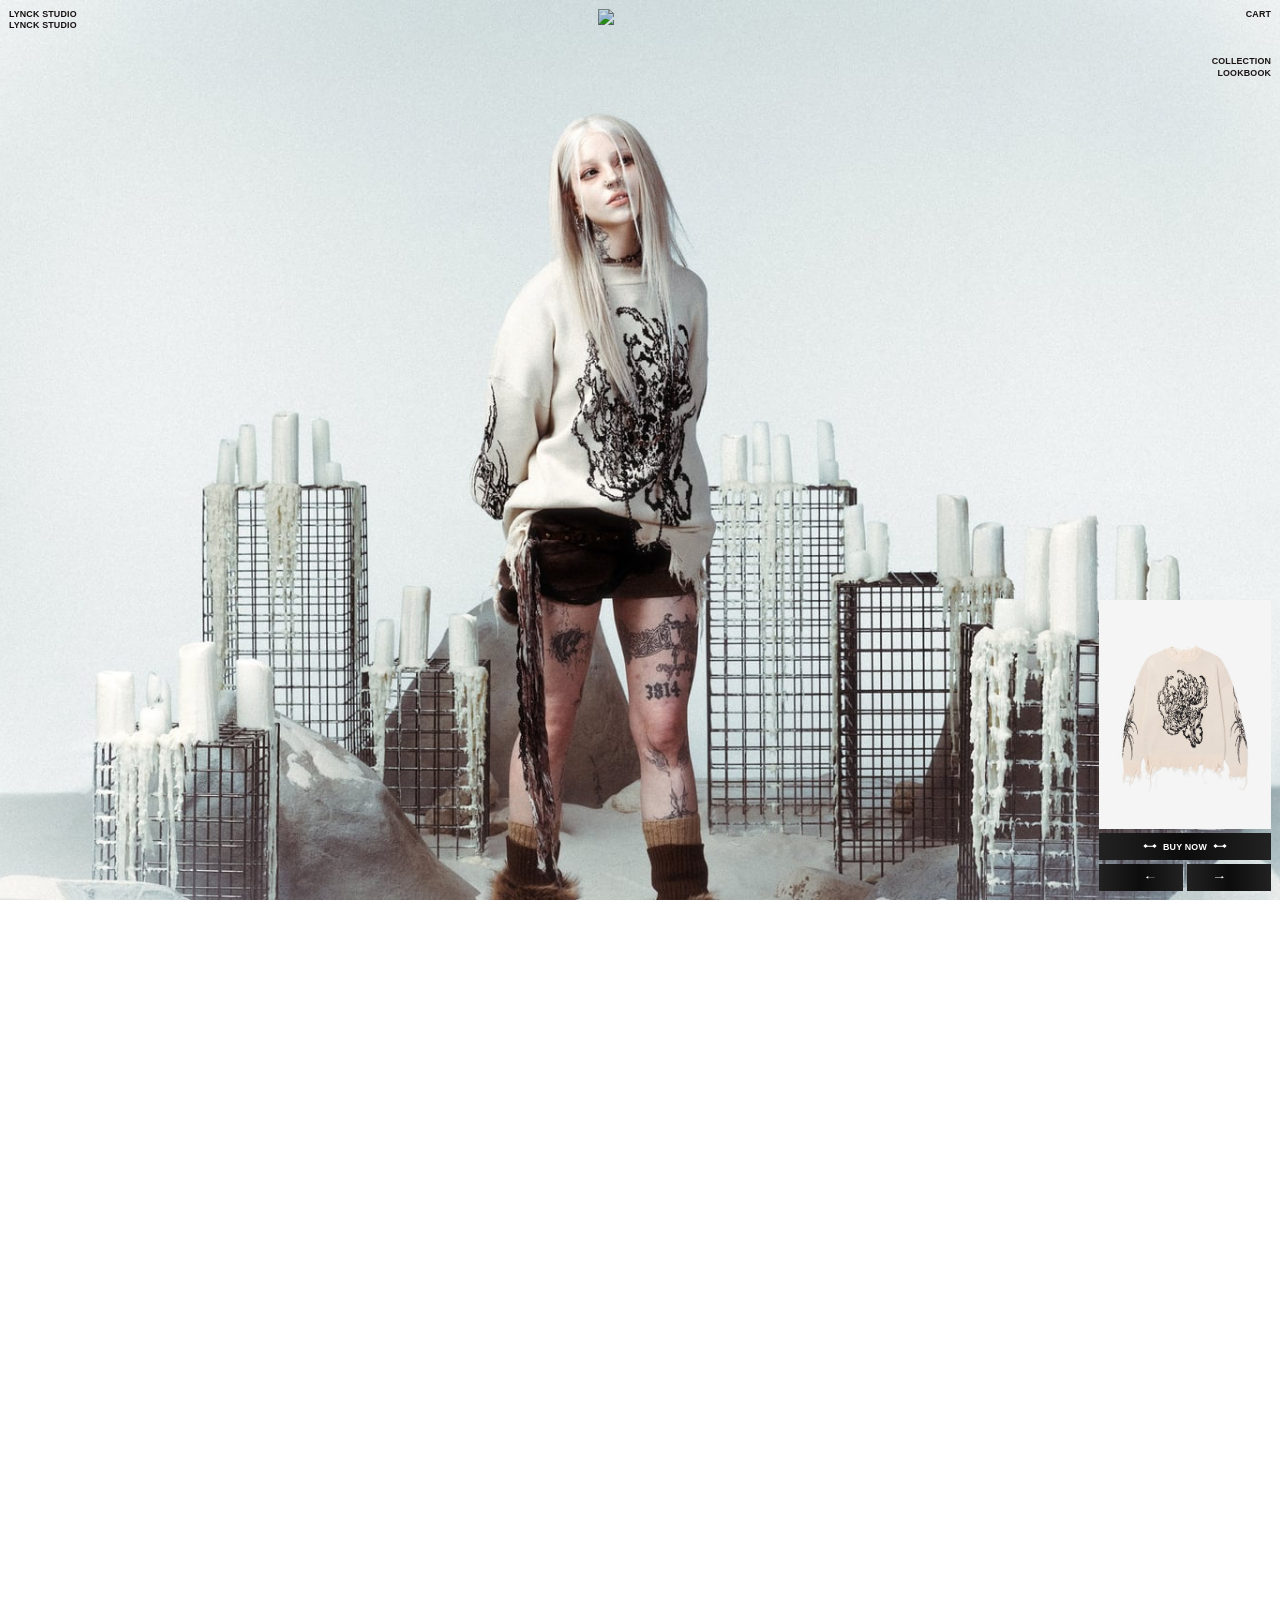
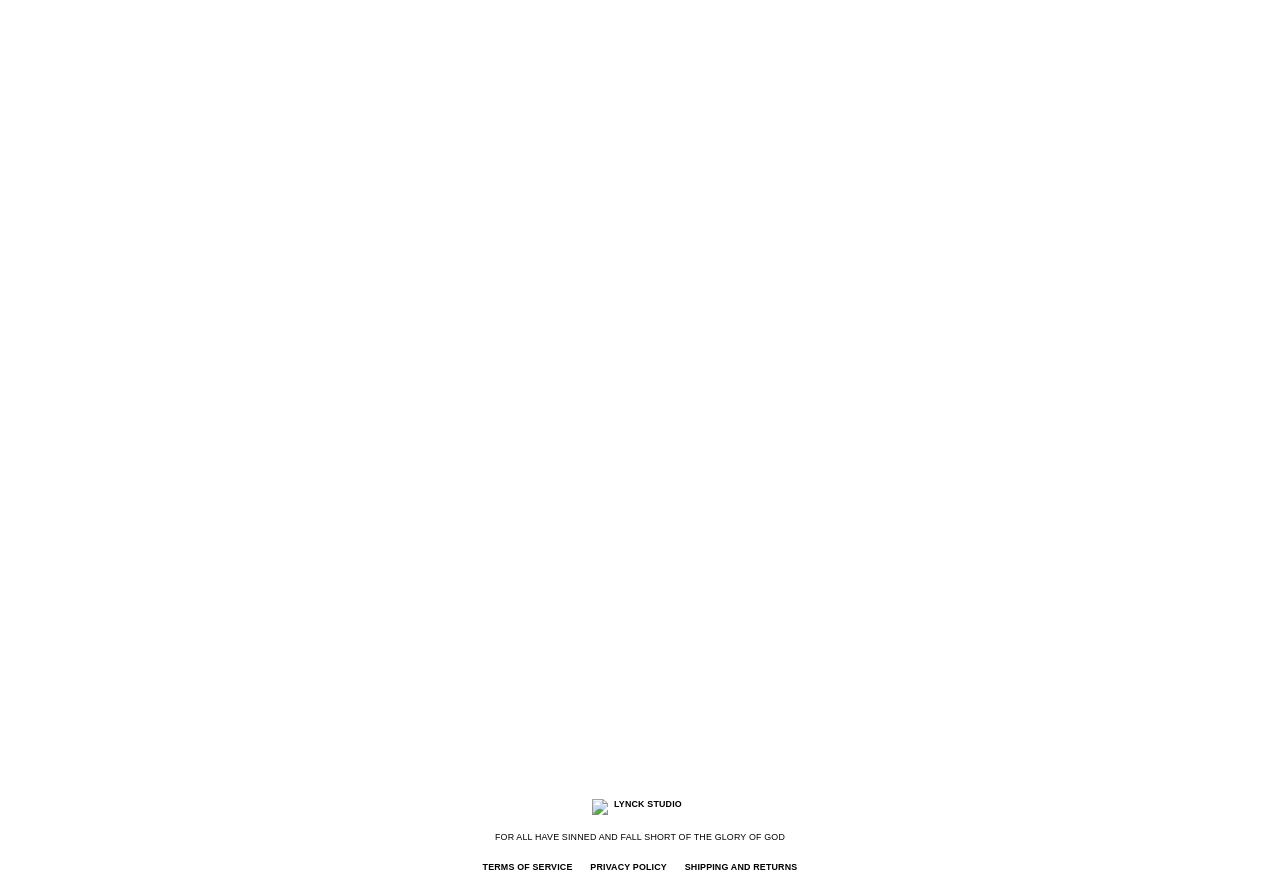
==== commit 6e599e36: "Rebrand logo to Lynck Studio" ====
--- a/index.html
+++ b/index.html
@@ -1,7 +1,7 @@
 <!DOCTYPE html>
 <html><head><script>(function(){var p=window.location.pathname.split("/").filter(Boolean);var roots={home:1,white:1,"coming-soon":1,lookbook:1,product:1,products:1,"privacy-policy":1,"shipping-and-returns":1,"terms-of-service":1,checkout:1};var b=p.length&&!roots[p[0]]?"/"+p[0]+"/":"/";window.__ORIGINALSIN_BASE__=b;document.write('<base href="'+b+'">');})();</script><meta charset="utf-8">
 <meta name="viewport" content="width=device-width, initial-scale=1">
-<title>Original Sin</title>
+<title>Lynck Studio</title>
 <style>*,:after,:before{border:0 solid;box-sizing:border-box}html{line-height:1.5;-webkit-text-size-adjust:100%;font-family:ui-sans-serif,system-ui,-apple-system,BlinkMacSystemFont,Segoe UI,Roboto,Helvetica Neue,Arial,Noto Sans,sans-serif,Apple Color Emoji,Segoe UI Emoji,Segoe UI Symbol,Noto Color Emoji;font-feature-settings:normal;font-variation-settings:normal;-moz-tab-size:4;-o-tab-size:4;tab-size:4}body{line-height:inherit;margin:0}hr{border-top-width:1px;color:inherit;height:0}abbr:where([title]){-webkit-text-decoration:underline dotted;text-decoration:underline dotted}h1,h2,h3,h4,h5,h6{font-size:inherit;font-weight:inherit}a{color:inherit;text-decoration:inherit}b,strong{font-weight:inherit}code,kbd,pre,samp{font-family:ui-monospace,SFMono-Regular,Menlo,Monaco,Consolas,Liberation Mono,Courier New,monospace;font-size:1em}small{font-size:80%}sub,sup{font-size:75%;line-height:0;position:relative;vertical-align:baseline}sub{bottom:-.25em}sup{top:-.5em}table{border-collapse:collapse;border-color:inherit;text-indent:0}button,input,optgroup,select,textarea{color:inherit;font-family:inherit;font-size:100%;font-weight:inherit;line-height:inherit;margin:0;padding:0}button,select{text-transform:none}[type=button],[type=reset],[type=submit],button{-webkit-appearance:button;background-color:transparent;background-image:none}:-moz-focusring{outline:auto}:-moz-ui-invalid{box-shadow:none}progress{vertical-align:baseline}::-webkit-inner-spin-button,::-webkit-outer-spin-button{height:auto}[type=search]{-webkit-appearance:textfield;outline-offset:-2px}::-webkit-search-decoration{-webkit-appearance:none}::-webkit-file-upload-button{-webkit-appearance:button;font:inherit}summary{display:list-item}blockquote,dd,dl,figure,h1,h2,h3,h4,h5,h6,hr,p,pre{margin:0}fieldset{margin:0}fieldset,legend{padding:0}menu,ol,ul{list-style:none;margin:0;padding:0}textarea{resize:vertical}input::-moz-placeholder,textarea::-moz-placeholder{color:#9ca3af;opacity:1}input::placeholder,textarea::placeholder{color:#9ca3af;opacity:1}[role=button],button{cursor:pointer}:disabled{cursor:default}audio,canvas,embed,iframe,img,object,picture,svg,video{display:block;vertical-align:middle}img,video{height:auto;max-width:100%}picture{display:contents}[hidden]{display:none}input:-webkit-autofill,input:-webkit-autofill:active,input:-webkit-autofill:focus,input:-webkit-autofill:hover{-webkit-background-clip:text;-webkit-text-fill-color:#fff;box-shadow:inset 0 0 20px 20px #23232329;-webkit-transition:background-color 5000s ease-in-out 0s;transition:background-color 5000s ease-in-out 0s}@font-face{font-display:swap;font-family:Allianz;font-style:normal;font-weight:400;src:url("static/fonts/allianz-regular.woff2") format("woff2")}@font-face{font-display:swap;font-family:Allianz;font-style:normal;font-weight:600;src:url("static/fonts/allianz-medium.woff2") format("woff2")}.extra-split-line,.split-line{overflow:hidden}.extra-split-word{overflow:hidden;vertical-align:bottom}.--char,.--line,.--word{display:inline-block;will-change:transform}.will-animate{opacity:0}.page-enter-active,.page-leave-active{transition:opacity .5s cubic-bezier(.39,.575,.565,1)}.page-enter-from,.page-leave-to{opacity:0}.fade-enter-active,.fade-leave-active{transition:opacity .2s cubic-bezier(.39,.575,.565,1)}.fade-enter-active.instant,.fade-leave-active.instant{transition-duration:0s}.fade-enter-from,.fade-leave-to{opacity:0}.reveal-y-enter-active{transition:opacity .6s cubic-bezier(.39,.575,.565,1),transform 1.2s cubic-bezier(.19,1,.22,1)}.reveal-y-leave-active{transition:opacity .4s cubic-bezier(.39,.575,.565,1),transform 1.2s cubic-bezier(.19,1,.22,1)}.reveal-y-enter-from{opacity:0;transform:translate3d(0,100%,0)}.reveal-y-leave-to{opacity:0;transform:translate3d(0,-100%,0)}@keyframes rotate-svg{0%{transform:translate3d(-50%,-50%,0) rotate(0)}to{transform:translate3d(-50%,-50%,0) rotate(1turn)}}.link-active{display:inline-block;overflow:hidden;position:relative;text-decoration:none}.link-active:after{background-color:currentColor;bottom:0;content:"";height:1px;left:0;position:absolute;transform:scaleX(0);transform-origin:0 50%;transition:transform .6s cubic-bezier(.85,0,.15,1);width:100%;will-change:transform}.link-active.active:after{transform:scaleX(1);transform-origin:0 50%}.link-active-full{display:inline-block;overflow:hidden;position:relative;text-decoration:none}.link-active-full:after,.link-active-full:before{background-color:currentColor;bottom:0;content:"";height:1px;left:0;position:absolute;transition:.6s cubic-bezier(.16,1,.3,1);width:100%}.link-active-full:before{transform:scaleX(1);transform-origin:100% 50%;transition-delay:.15s;will-change:transform}.link-active-full:after{transform:scaleX(0);transform-origin:0 50%;will-change:transform}.link-active-full-dk-only{display:inline-block;overflow:hidden;position:relative;text-decoration:none}.link-active-full-dk-only:after,.link-active-full-dk-only:before{background-color:currentColor;bottom:0;content:"";height:1px;left:0;position:absolute;transition:.6s cubic-bezier(.16,1,.3,1);width:100%}.link-active-full-dk-only:before{transform:scaleX(1);transform-origin:100% 50%;transition-delay:.15s;will-change:transform}.link-active-full-dk-only:after{transform:scaleX(0);transform-origin:0 50%;will-change:transform}.link-active-full-dk-only:after,.link-active-full-dk-only:before{display:none}.link-active-full-small{display:inline-block;overflow:hidden;position:relative;text-decoration:none}.link-active-full-small:after,.link-active-full-small:before{background-color:currentColor;bottom:0;content:"";height:1px;left:0;position:absolute;transition:.6s cubic-bezier(.16,1,.3,1);width:100%}.link-active-full-small:before{transform:scaleX(1);transform-origin:100% 50%;transition-delay:.15s;will-change:transform}.link-active-full-small:after{transform:scaleX(0);transform-origin:0 50%;will-change:transform}.field{position:relative;transition:opacity .2s cubic-bezier(.39,.575,.565,1)}.field:before{background:currentColor;content:"";height:1px;left:0;position:absolute;top:100%;width:100%}.field input{-webkit-appearance:none;-moz-appearance:none;appearance:none;background:none;height:3.5rem;outline:1px solid hsla(0,0%,100%,0);position:relative;transition:outline .2s cubic-bezier(.39,.575,.565,1);width:100%}.field input::-moz-placeholder{opacity:.5}.field input::placeholder{opacity:.5}.field input:has(+.inline-submit){padding-right:2rem}.field input:valid+.inline-submit{opacity:1}.field .inline-submit{-webkit-appearance:none;-moz-appearance:none;appearance:none;background:transparent;height:100%;opacity:.5;position:absolute;right:0;text-align:right;top:0;transition:opacity .2s cubic-bezier(.39,.575,.565,1);vertical-align:baseline;width:2rem}.field .field-message{display:grid;left:0;overflow:hidden;position:absolute;top:calc(100% + 1rem);width:100%}.field .field-message>*{grid-area:1/1}.field .field-message.error{color:red}.field .field-message.success{color:green}.field:has(input:disabled){opacity:.5;pointer-events:none}.text-body{font-weight:400}.text-body,.text-main{font-size:1rem;letter-spacing:.02rem;line-height:1.3}.text-main{font-weight:600;text-transform:uppercase}:root{--vh:1vh;--vh:calc(var(--vh, 1vh)*1);--svh:1svh;--svh:calc(var(--svh, 1svh)*1);--dvh:1dvh;--dvh:calc(var(--dvh, 1dvh)*1);--lvh:1lvh;--lvh:calc(var(--lvh, 1lvh)*1);font-size:2.564vw}body{background:#fff;font-family:Allianz,sans-serif;font-size:1.6rem;overscroll-behavior:none;-webkit-font-smoothing:antialiased;-moz-osx-font-smoothing:grayscale;-webkit-tap-highlight-color:rgba(0,0,0,0)}body,button{font-size:1rem;font-weight:600;letter-spacing:.02rem;line-height:1.3;text-transform:uppercase}#app{position:relative;z-index:2}::selection{background-color:#900;color:#fff}::-moz-selection{background-color:#900;color:#fff}::-o-selection{background-color:#900;color:#fff}::-ms-selection{background-color:#900;color:#fff}::-webkit-selection{background-color:#900;color:#fff}.noselect{pointer-events:none!important;user-select:none!important;-webkit-user-select:none!important;-moz-user-select:none!important;-ms-user-select:none!important}@media (min-width:768px){:root{font-size:10px}}@media (min-width:1024px){.will-animate-dk{opacity:0}.link-active-full-dk-only:after,.link-active-full-dk-only:before,.link-active-full:after,.link-active-full:before{bottom:10%;height:2.5px}.link-active-full-dk-only:after,.link-active-full-dk-only:before{display:block}.link-active-full-small:after,.link-active-full-small:before{bottom:1px;height:1px}:root{font-size:min(.694vw,13.3333333333px)}}@media (hover:hover) and (pointer:fine){.link-active:hover:after{transform:scaleX(1);transform-origin:0 50%}.link-active:not(:hover):after{transform-origin:100% 50%}.link-active-full:hover:before{transform:scaleX(0);transform-origin:100% 50%;transition-delay:0s}.link-active-full:hover:after{transform:scaleX(1);transform-origin:0 50%;transition-delay:.15s}.link-active-full-dk-only:hover:before{transform:scaleX(0);transform-origin:100% 50%;transition-delay:0s}.link-active-full-dk-only:hover:after{transform:scaleX(1);transform-origin:0 50%;transition-delay:.15s}.link-active-full-small:hover:before{transform:scaleX(0);transform-origin:100% 50%;transition-delay:0s}.link-active-full-small:hover:after{transform:scaleX(1);transform-origin:0 50%;transition-delay:.15s}}</style>
 <style>.app-transition__wrapper[data-v-43f1af04]{background-color:#900;color:#000;left:0;opacity:0;pointer-events:none;position:fixed;top:0;z-index:5}.app-transition__wrapper[data-v-43f1af04],.app-transition__wrapper .logo-wrapper[data-v-43f1af04]{align-items:center;display:flex;height:100%;justify-content:center;width:100%}.app-transition__wrapper .logo-wrapper[data-v-43f1af04] svg{height:80%;width:80%}.noselect[data-v-43f1af04]{pointer-events:none;user-select:none;-webkit-user-select:none;-moz-user-select:none;-ms-user-select:none}[data-v-43f1af04]::-moz-selection{background:#900;color:#fff}[data-v-43f1af04]::selection{background:#900;color:#fff}@media (hover:hover) and (pointer:fine){#app[data-v-43f1af04]{cursor:none}#app.active[data-v-43f1af04],#app.cursor-hold[data-v-43f1af04]{cursor:pointer}}</style>
 <style>main[data-v-4092d464]{background-color:#fff;position:relative;z-index:1}</style>
@@ -55,10 +55,10 @@
 <link rel="shortcut icon" href="static/favicon.ico">
 <link rel="apple-touch-icon" sizes="180x180" href="static/apple-touch-icon.png">
 <link rel="manifest" href="static/site.webmanifest">
-<meta property="og:title" content="Original Sin">
+<meta property="og:title" content="Lynck Studio">
 <meta name="description" content="For all have sinned and fall short of the glory of God">
 <meta property="og:description" content="For all have sinned and fall short of the glory of God">
 <meta property="og:image" content="/__mirror_assets/cdn.shopify.com/a2e69edc3855e47f-tree-of-death-carousel.jpg">
 <meta name="twitter:card" content="summary_large_image">
-<script src="__local/runtime-shim.js"></script><script src="__local/shopify-stub.js"></script><script type="module" src="_nuxt/CCXT-GXq.js" crossorigin></script></head><body><div id="__nuxt"><!--[--><div id="app" class="" data-v-43f1af04><div class="layout__wrapper" data-v-4092d464><main data-v-4092d464><div class="site-header blend" data-v-4092d464 data-v-de3bea18><div class="header-container" data-v-de3bea18><div class="header__desktop" data-v-de3bea18><a aria-current="page" href="./" class="router-link-active router-link-exact-active" data-v-de3bea18><!--[-->Original Sin<!--]--></a><p data-v-de3bea18>Chapter 1: Original Sin</p></div><div class="header__mobile" data-v-de3bea18><button data-v-de3bea18>Menu</button></div></div><div class="header-logo-container" data-v-de3bea18><a aria-current="page" href="./" class="router-link-active router-link-exact-active" data-v-de3bea18><!--[--><svg xmlns="http://www.w3.org/2000/svg" fill="none" viewbox="0 0 258 81" class="logo" data-v-de3bea18><path fill="url(#a)" d="M20.431.5C9.497.5.632 9.003.63 19.491c0 2.623.555 5.121 1.557 7.393C5.195 33.7 12.231 38.483 20.431 38.483c10.935 0 19.798-8.501 19.803-18.992C40.229 9.003 31.366.5 20.43.5Zm0 37.014c-7.06 0-12.8-8.035-12.942-18.023.142-9.989 5.883-18.023 12.942-18.023s12.8 8.036 12.942 18.023c-.142 9.99-5.882 18.023-12.942 18.023"></path><path fill="url(#b)" d="M84.681 37.487a9 9 0 0 1-.932-.047 9.07 9.07 0 0 1-5.626-2.73l-.083-.088q-1.744-1.904-4.614-6.414l-.001-.003a125 125 0 0 1-.719-1.141 22 22 0 0 0-.556-.855c-5.723-8.115-13.263-8.636-13.263-8.636v-.355h6.328c4.59 0 8.389-3.755 8.375-8.345a8.3 8.3 0 0 0-2.437-5.859A8.3 8.3 0 0 0 65.271.578H38.55v.978h1.419a4.536 4.536 0 0 1 4.536 4.536v3.456h.005l-.005 23.338a4.536 4.536 0 0 1-4.536 4.537H38.55v.979h18.54v-.964h-1.42a4.536 4.536 0 0 1-4.536-4.537V17.523c1.618-.054 6.756.025 9.775 2.973 2.369 2.315 4.725 7.584 6.413 10.245q.304.452.634.915c1.412 1.98 3.229 3.344 5 4.442a15.7 15.7 0 0 0 2.756 1.339q.75.273 1.5.451.831.195 1.799.324c.971.128 1.95.188 2.93.188h3.652v-.916h-.911zM51.134 16.425V8.572a7.02 7.02 0 0 1 7.33-7.015h.623c4.102 0 7.496 3.356 7.484 7.457a7.4 7.4 0 0 1-2.178 5.234 7.4 7.4 0 0 1-5.256 2.177z"></path><path fill="url(#c)" d="M84.233 30.983a4.294 4.294 0 1 0 0-8.588 4.294 4.294 0 0 0 0 8.588"></path><path fill="url(#d)" d="M185.32 1.561h.848v-.99h-12.361v.99h1.086a4.523 4.523 0 0 1 4.523 4.525l-.01 22.07-18.021-22.548a13.42 13.42 0 0 0-10.476-5.04l-19.937.008v.978h1.419a4.536 4.536 0 0 1 4.536 4.536v26.54c0 2.627-2.115 4.786-4.743 4.792h-.004a4.76 4.76 0 0 1-2.731-.859 4.74 4.74 0 0 1-1.74-2.267l-.547-1.501q.16-.178.316-.36a18 18 0 0 0 1.716-2.379 22 22 0 0 0 1.635-3.314l-.956-.354a23 23 0 0 1-2.053 3.668 19 19 0 0 1-1.125 1.457l-.531-1.457-2.422-6.654c-.912-2.506.379-4.536 2.885-4.536h1.42v-.98h-19.113v.98h2.22c2.506 0 5.277 2.03 6.188 4.536l2.421 6.654 1.788 4.91q.062.174.137.34l-.062.028-.24.105a13.3 13.3 0 0 1-2.912.858q-1.208.21-2.484.21-4.071 0-7.46-2.115a15.5 15.5 0 0 1-2.58-2.022q-2.141-2.074-3.554-5.02-1.73-3.604-2.002-7.858a21 21 0 0 1-.032-.628l-.019-.979v-.012q0-3.44 1.106-6.424 1.105-2.987 3.106-5.17a13.9 13.9 0 0 1 4.717-3.385q2.719-1.2 5.864-1.2 2.213 0 3.972.534a11.1 11.1 0 0 1 3.318 1.665q1.559 1.134 2.986 2.945 1.422 1.811 2.728 4.336l.821-.266-2.954-10.33h-12.146q-5.706-.001-10.409 2.518-4.704 2.52-7.383 6.917a18.1 18.1 0 0 0-2.597 7.875H91.97a4.536 4.536 0 0 1-4.536-4.537V6.093a4.536 4.536 0 0 1 4.536-4.536h1.42v-.98H75.08v.978h1.418a4.536 4.536 0 0 1 4.536 4.537v7.26a4.536 4.536 0 0 1-4.536 4.536h-1.419v.98h18.329a20.1 20.1 0 0 0 .754 6.405 18.6 18.6 0 0 0 2.225 4.971 17.8 17.8 0 0 0 3.585 4.053q.75.617 1.56 1.142 3.075 1.992 6.999 2.645 1.902.315 4.005.317h.017c1.352 0 2.706-.098 4.018-.297a24 24 0 0 0 2.105-.414 19.2 19.2 0 0 0 3.681-1.281 5.22 5.22 0 0 0 4.102 1.992h12.852l19.897-.004v-.962h-1.043a4.506 4.506 0 0 1-4.505-4.502l-.028-25.28 19.774 24.633c3.108 3.87 7.8 6.12 12.762 6.123v-.995a5.37 5.37 0 0 1-5.371-5.37V6.084a4.523 4.523 0 0 1 4.523-4.523M152.344 32.88c0 2.5-2.046 4.57-4.546 4.55a4.5 4.5 0 0 1-3.153-1.322 4.5 4.5 0 0 1-1.318-3.186V6.071a4.509 4.509 0 1 1 9.017 0v26.808Z"></path><path fill="url(#e)" d="m256.386 22.57-1.869 3.816c-3.306 6.753-10.168 10.862-17.685 10.862a4.51 4.51 0 0 1-3.207-1.329 4.52 4.52 0 0 1-1.328-3.213l-.022-26.601a4.537 4.537 0 0 1 4.537-4.543h1.44V.57h-17.805v.992h.874a4.537 4.537 0 0 1 4.537 4.53l.04 28.251a3.078 3.078 0 0 1-5.951 1.112L208.598 6.012a8.49 8.49 0 0 0-7.92-5.439h-6.243v.99h.414c2.98 0 5.643 1.86 6.665 4.659l.719 1.913a27 27 0 0 0-2.463.532l-.049.014a21 21 0 0 0-6.816 3.194q-4.348 3.095-6.447 7.798t-1.428 9.964a20.1 20.1 0 0 0 1.471 5.416 18.6 18.6 0 0 0 2.839 4.649 17.8 17.8 0 0 0 4.069 3.565 17 17 0 0 0 1.693.936c3.268 1.571 7.626 2.084 11.885 1.543l.017-.003a26.3 26.3 0 0 0 5.651-1.355c1.439-.526 2.779-1.178 3.954-1.95a14 14 0 0 0 1.941-1.523l-.854-.913a14 14 0 0 1-2.304 1.686 13.4 13.4 0 0 1-2.78 1.22q-1.17.363-2.438.524-4.336.555-8.202-1.411a15.6 15.6 0 0 1-2.282-1.419q-2.387-1.785-4.162-4.53a20.3 20.3 0 0 1-2.128-4.36 23.5 23.5 0 0 1-1.109-4.778 19.6 19.6 0 0 1-.157-3.009l4.916-2.94.917-.55 7.194-4.301 6.191 16.914c.89 2.075-.637 4.384-2.896 4.384h-1.844v.968l14.165.005 30.98.009 5.617-15.483-.985-.358zm-64.18.097q.026-.273.061-.544s.263-4.131 3.168-7.82l.061-.075a13.9 13.9 0 0 1 4.263-3.584 14.5 14.5 0 0 1 2.958-1.176l1.543 4.219.369 1.007.149.408-12.573 7.567z"></path><path fill="url(#f)" d="M111.021 61.182a18 18 0 0 0-1.789-1.246q-.893-.541-2.358-1.22a71 71 0 0 0-3.576-1.517q-3.087-1.3-4.538-2.018a19 19 0 0 1-2.723-1.64q-2.466-1.841-2.466-4.632c0-1.697.722-3.173 1.987-4.248q1.897-1.612 4.875-1.611c5.601 0 10.14 4.54 10.14 10.14h.98V42.08l-11.481-.024q-3.006 0-5.486 1.273t-3.901 3.495q-1.424 2.22-1.424 4.903 0 1.735.624 3.25.621 1.518 1.924 2.818 1.3 1.3 3.278 2.412 1.03.569 5.824 2.655 3.305 1.408 5.201 2.75 1.897 1.341 2.736 2.844.84 1.504.84 3.373c0 1.407-.362 3.104-1.084 4.197q-1.082 1.639-2.993 2.573-1.91.935-4.374.935c-3.215 0-5.844-1.54-8.318-4.253-1.986-2.18-3.241-5.682-3.747-9.875v-.004l-.974.08 1.011 12.274.623.222q3.306 1.248 5.337 1.733 3.44.786 6.068.785 3.793 0 6.908-1.476t4.876-4.077q1.76-2.6 1.761-5.824 0-4.903-3.766-7.938h.005Z"></path><path fill="url(#g)" d="M168.952 43.046h.848v-.991h-12.368v.991h1.086a4.527 4.527 0 0 1 4.525 4.528l-.009 22.082-18.031-22.559a13.42 13.42 0 0 0-10.48-5.04h-3.075v.992h.006c1.244 0 2.372.508 3.186 1.323a4.5 4.5 0 0 1 1.32 3.188v27.418c0 2.489-2.027 4.55-4.511 4.55v.972h10.491v-.966h-.155a4.51 4.51 0 0 1-4.508-4.502l-.028-25.89 19.784 24.647a16.38 16.38 0 0 0 12.767 6.126v-.994a5.375 5.375 0 0 1-5.374-5.373V47.573c0-2.5 2.027-4.526 4.526-4.526Z"></path><path fill="url(#h)" d="M133.188 60.355v-.983h-1.426a4.56 4.56 0 0 1-4.56-4.558V47.6a4.56 4.56 0 0 1 4.56-4.56h1.426v-.983h-18.402v.983h1.426a4.56 4.56 0 0 1 4.56 4.56v7.214a4.56 4.56 0 0 1-4.56 4.56h-1.426v.983z"></path><path fill="url(#i)" d="M123.987 72.538a4.306 4.306 0 1 0 0-8.611 4.306 4.306 0 0 0 0 8.611"></path><defs><lineargradient id="a" x1=".629" x2="40.234" y1="19.491" y2="19.491" gradientunits="userSpaceOnUse"><stop stop-color="#222"></stop><stop offset=".495" stop-color="#0D0C0C"></stop><stop offset="1" stop-color="#222"></stop></lineargradient><lineargradient id="b" x1="38.551" x2="85.594" y1="19.49" y2="19.49" gradientunits="userSpaceOnUse"><stop stop-color="#222"></stop><stop offset=".495" stop-color="#0D0C0C"></stop><stop offset="1" stop-color="#222"></stop></lineargradient><lineargradient id="c" x1="79.939" x2="88.528" y1="26.689" y2="26.689" gradientunits="userSpaceOnUse"><stop stop-color="#222"></stop><stop offset=".495" stop-color="#0D0C0C"></stop><stop offset="1" stop-color="#222"></stop></lineargradient><lineargradient id="d" x1="75.079" x2="186.168" y1="19.489" y2="19.489" gradientunits="userSpaceOnUse"><stop stop-color="#222"></stop><stop offset=".495" stop-color="#0D0C0C"></stop><stop offset="1" stop-color="#222"></stop></lineargradient><lineargradient id="e" x1="184.867" x2="257.374" y1="23.262" y2="23.262" gradientunits="userSpaceOnUse"><stop stop-color="#222"></stop><stop offset=".495" stop-color="#0D0C0C"></stop><stop offset="1" stop-color="#222"></stop></lineargradient><lineargradient id="f" x1="88.198" x2="114.782" y1="61.277" y2="61.277" gradientunits="userSpaceOnUse"><stop stop-color="#222"></stop><stop offset=".495" stop-color="#0D0C0C"></stop><stop offset="1" stop-color="#222"></stop></lineargradient><lineargradient id="g" x1="131.448" x2="169.8" y1="61.277" y2="61.277" gradientunits="userSpaceOnUse"><stop stop-color="#222"></stop><stop offset=".495" stop-color="#0D0C0C"></stop><stop offset="1" stop-color="#222"></stop></lineargradient><lineargradient id="h" x1="114.786" x2="133.188" y1="51.207" y2="51.207" gradientunits="userSpaceOnUse"><stop stop-color="#222"></stop><stop offset=".495" stop-color="#0D0C0C"></stop><stop offset="1" stop-color="#222"></stop></lineargradient><lineargradient id="i" x1="119.682" x2="128.293" y1="68.233" y2="68.233" gradientunits="userSpaceOnUse"><stop stop-color="#222"></stop><stop offset=".495" stop-color="#0D0C0C"></stop><stop offset="1" stop-color="#222"></stop></lineargradient></defs></svg><!--]--></a></div><div class="header-container right" data-v-de3bea18><!--[--><div class="header-cart" data-v-de3bea18>CART</div><!--]--><div class="links-container header__desktop" data-v-de3bea18><a href="products/all" class="" data-v-de3bea18><!--[--> COLLECTION<!--]--></a><a href="lookbook" class="" data-v-de3bea18><!--[-->LOOKBOOK<!--]--></a></div></div></div><span data-v-4092d464></span><div class="cursor__container" popover data-v-4092d464 data-v-a0519e9c><div class="transform__wraper" data-v-a0519e9c><div class="cursor__wrapper" data-v-a0519e9c><div class="top v-bar" data-v-a0519e9c></div><div class="bottom v-bar" data-v-a0519e9c></div><div class="left h-bar" data-v-a0519e9c></div><div class="right h-bar" data-v-a0519e9c></div><div class="center" style="" data-v-a0519e9c></div></div><div class="fade label__wrapper" data-v-a0519e9c></div><div class="hold__wrapper" data-v-a0519e9c><div class="inner-circle" data-v-a0519e9c><span data-v-a0519e9c> hold </span><svg xmlns="http://www.w3.org/2000/svg" viewbox="-1.3 -1.3 2.6 2.6" data-v-a0519e9c><path d="M 0 -1 A 1 1 0 0 0 0 1 A 1 1 0 0 0 0 -1" stroke="currentColor" stroke-width="0.15" fill="none" data-v-a0519e9c></path></svg></div></div></div><div class="closed menu__wrapper" data-v-a0519e9c><!----><div class="button__wrapper" data-v-a0519e9c><div class="button home" data-v-a0519e9c><div class="svg-corners inline" data-v-a0519e9c data-v-5a09ac89 style="--v748cb58e:url(#v-0-0-0);" data-v-d1eb6c21><div class="mask" data-v-d1eb6c21><svg xmlns="http://www.w3.org/2000/svg" width="0" height="0" viewbox="0 0 0 0" aria-hidden="true" data-v-d1eb6c21><defs data-v-d1eb6c21><clippath id="v-0-0-0" data-v-d1eb6c21><path d="" data-v-d1eb6c21></path></clippath></defs></svg></div><div class="slot" data-v-d1eb6c21><!--[--><a aria-current="page" href="./" class="router-link-active router-link-exact-active button has-hover" tabindex="-1" data-v-5a09ac89><span class="decorator" data-v-5a09ac89><span class="squared-line" data-v-5a09ac89 data-v-725cf86a><span class="square" data-v-725cf86a></span><span class="line" data-v-725cf86a></span><span class="square" data-v-725cf86a></span></span></span><span class="text" data-v-5a09ac89><!--[--> Homepage <!--]--></span><span class="decorator" data-v-5a09ac89><span class="squared-line" data-v-5a09ac89 data-v-725cf86a><span class="square" data-v-725cf86a></span><span class="line" data-v-725cf86a></span><span class="square" data-v-725cf86a></span></span></span></a><!--]--></div></div></div></div><div class="button__wrapper" data-v-a0519e9c><div class="collection button" data-v-a0519e9c><div class="svg-corners inline" data-v-a0519e9c data-v-5a09ac89 style="--v748cb58e:url(#v-0-0-1);" data-v-d1eb6c21><div class="mask" data-v-d1eb6c21><svg xmlns="http://www.w3.org/2000/svg" width="0" height="0" viewbox="0 0 0 0" aria-hidden="true" data-v-d1eb6c21><defs data-v-d1eb6c21><clippath id="v-0-0-1" data-v-d1eb6c21><path d="" data-v-d1eb6c21></path></clippath></defs></svg></div><div class="slot" data-v-d1eb6c21><!--[--><a href="products/all" class="button has-hover" tabindex="-1" data-v-5a09ac89><span class="decorator" data-v-5a09ac89><span class="squared-line" data-v-5a09ac89 data-v-725cf86a><span class="square" data-v-725cf86a></span><span class="line" data-v-725cf86a></span><span class="square" data-v-725cf86a></span></span></span><span class="text" data-v-5a09ac89><!--[--> Collection <!--]--></span><span class="decorator" data-v-5a09ac89><span class="squared-line" data-v-5a09ac89 data-v-725cf86a><span class="square" data-v-725cf86a></span><span class="line" data-v-725cf86a></span><span class="square" data-v-725cf86a></span></span></span></a><!--]--></div></div></div></div><div class="button__wrapper" data-v-a0519e9c><div class="lookbook button" data-v-a0519e9c><div class="svg-corners inline" data-v-a0519e9c data-v-5a09ac89 style="--v748cb58e:url(#v-0-0-2);" data-v-d1eb6c21><div class="mask" data-v-d1eb6c21><svg xmlns="http://www.w3.org/2000/svg" width="0" height="0" viewbox="0 0 0 0" aria-hidden="true" data-v-d1eb6c21><defs data-v-d1eb6c21><clippath id="v-0-0-2" data-v-d1eb6c21><path d="" data-v-d1eb6c21></path></clippath></defs></svg></div><div class="slot" data-v-d1eb6c21><!--[--><a href="lookbook" class="button has-hover" tabindex="-1" data-v-5a09ac89><span class="decorator" data-v-5a09ac89><span class="squared-line" data-v-5a09ac89 data-v-725cf86a><span class="square" data-v-725cf86a></span><span class="line" data-v-725cf86a></span><span class="square" data-v-725cf86a></span></span></span><span class="text" data-v-5a09ac89><!--[--> Lookbook <!--]--></span><span class="decorator" data-v-5a09ac89><span class="squared-line" data-v-5a09ac89 data-v-725cf86a><span class="square" data-v-725cf86a></span><span class="line" data-v-725cf86a></span><span class="square" data-v-725cf86a></span></span></span></a><!--]--></div></div></div></div><div class="button__wrapper" data-v-a0519e9c><div class="cart button" data-v-a0519e9c><div class="svg-corners inline" data-v-a0519e9c data-v-5a09ac89 style="--v748cb58e:url(#v-0-0-3);" data-v-d1eb6c21><div class="mask" data-v-d1eb6c21><svg xmlns="http://www.w3.org/2000/svg" width="0" height="0" viewbox="0 0 0 0" aria-hidden="true" data-v-d1eb6c21><defs data-v-d1eb6c21><clippath id="v-0-0-3" data-v-d1eb6c21><path d="" data-v-d1eb6c21></path></clippath></defs></svg></div><div class="slot" data-v-d1eb6c21><!--[--><button tabindex="-1" class="button has-hover" data-v-5a09ac89><span class="decorator" data-v-5a09ac89><span class="squared-line" data-v-5a09ac89 data-v-725cf86a><span class="square" data-v-725cf86a></span><span class="line" data-v-725cf86a></span><span class="square" data-v-725cf86a></span></span></span><span class="text" data-v-5a09ac89><!--[--> Cart <!--]--></span><span class="decorator" data-v-5a09ac89><span class="squared-line" data-v-5a09ac89 data-v-725cf86a><span class="square" data-v-725cf86a></span><span class="line" data-v-725cf86a></span><span class="square" data-v-725cf86a></span></span></span></button><!--]--></div></div></div></div></div></div><div class="mobile-menu" data-v-4092d464 data-v-a6d953d9><div class="links-container" data-v-a6d953d9><div class="button-wrapper" data-v-a6d953d9><div class="svg-corners" data-v-a6d953d9 data-v-5a09ac89 style="--v748cb58e:url(#v-0-0-4);" data-v-d1eb6c21><div class="mask" data-v-d1eb6c21><svg xmlns="http://www.w3.org/2000/svg" width="0" height="0" viewbox="0 0 0 0" aria-hidden="true" data-v-d1eb6c21><defs data-v-d1eb6c21><clippath id="v-0-0-4" data-v-d1eb6c21><path d="" data-v-d1eb6c21></path></clippath></defs></svg></div><div class="slot" data-v-d1eb6c21><!--[--><a aria-current="page" href="./" class="router-link-active router-link-exact-active fluid button" data-v-5a09ac89><span class="decorator" data-v-5a09ac89><span class="squared-line" data-v-5a09ac89 data-v-725cf86a><span class="square" data-v-725cf86a></span><span class="line" data-v-725cf86a></span><span class="square" data-v-725cf86a></span></span></span><span class="text" data-v-5a09ac89><!--[--> Homepage <!--]--></span><span class="decorator" data-v-5a09ac89><span class="squared-line" data-v-5a09ac89 data-v-725cf86a><span class="square" data-v-725cf86a></span><span class="line" data-v-725cf86a></span><span class="square" data-v-725cf86a></span></span></span></a><!--]--></div></div></div><div class="button-wrapper" data-v-a6d953d9><div class="svg-corners" data-v-a6d953d9 data-v-5a09ac89 style="--v748cb58e:url(#v-0-0-5);" data-v-d1eb6c21><div class="mask" data-v-d1eb6c21><svg xmlns="http://www.w3.org/2000/svg" width="0" height="0" viewbox="0 0 0 0" aria-hidden="true" data-v-d1eb6c21><defs data-v-d1eb6c21><clippath id="v-0-0-5" data-v-d1eb6c21><path d="" data-v-d1eb6c21></path></clippath></defs></svg></div><div class="slot" data-v-d1eb6c21><!--[--><a href="products/all" class="fluid button" data-v-5a09ac89><span class="decorator" data-v-5a09ac89><span class="squared-line" data-v-5a09ac89 data-v-725cf86a><span class="square" data-v-725cf86a></span><span class="line" data-v-725cf86a></span><span class="square" data-v-725cf86a></span></span></span><span class="text" data-v-5a09ac89><!--[--> Collection <!--]--></span><span class="decorator" data-v-5a09ac89><span class="squared-line" data-v-5a09ac89 data-v-725cf86a><span class="square" data-v-725cf86a></span><span class="line" data-v-725cf86a></span><span class="square" data-v-725cf86a></span></span></span></a><!--]--></div></div></div><div class="button-wrapper" data-v-a6d953d9><div class="svg-corners" data-v-a6d953d9 data-v-5a09ac89 style="--v748cb58e:url(#v-0-0-6);" data-v-d1eb6c21><div class="mask" data-v-d1eb6c21><svg xmlns="http://www.w3.org/2000/svg" width="0" height="0" viewbox="0 0 0 0" aria-hidden="true" data-v-d1eb6c21><defs data-v-d1eb6c21><clippath id="v-0-0-6" data-v-d1eb6c21><path d="" data-v-d1eb6c21></path></clippath></defs></svg></div><div class="slot" data-v-d1eb6c21><!--[--><a href="lookbook" class="fluid button" data-v-5a09ac89><span class="decorator" data-v-5a09ac89><span class="squared-line" data-v-5a09ac89 data-v-725cf86a><span class="square" data-v-725cf86a></span><span class="line" data-v-725cf86a></span><span class="square" data-v-725cf86a></span></span></span><span class="text" data-v-5a09ac89><!--[--> Lookbook <!--]--></span><span class="decorator" data-v-5a09ac89><span class="squared-line" data-v-5a09ac89 data-v-725cf86a><span class="square" data-v-725cf86a></span><span class="line" data-v-725cf86a></span><span class="square" data-v-725cf86a></span></span></span></a><!--]--></div></div></div></div><footer class="" data-v-a6d953d9 data-v-7d730f2a><button class="logo-scroll-top" data-v-7d730f2a><svg xmlns="http://www.w3.org/2000/svg" width="108" height="125" fill="none" viewbox="0 0 108 125" data-v-7d730f2a><g clip-path="url(#a)"><path fill="#000" d="M100.829 58.472q-1.442-.236-2.883-.477a199 199 0 0 0-5.823-.91c-.271-.038-.54-.091-.81-.144-3.187-.647-4.66-3.747-4.737-5.188a.2.2 0 0 0 .003-.062c-.047-1.494 1.095-4.07 3.956-4.995h-.006c3.69-.827 7.376-1.664 11.069-2.477.67-.148 1.37-.187 2.056-.266.253-.031.543-.073.563-.355.019-.362-.341-.366-.598-.453-1.65-.584-3.33-.29-4.969-.038a5 5 0 0 0-.256.042c-3.51.538-7.017 1.14-10.589.865-2.033-.156-3.637-1.014-4.529-2.932-.635-1.364-.383-2.424.823-3.359.74-.572 1.505-1.109 2.263-1.655.23-.164.509-.308.36-.648-.143-.312-.41-.244-.713-.21-.891.1-1.787.176-2.683-.08-.555-.16-.624-.34-.33-.87.54-.968 1.39-1.62 2.19-2.306 2.518-2.154 4.693-4.655 7.124-6.902 1.722-1.59 3.392-3.233 5.095-4.842.222-.21.501-.362.762-.53.257-.167.632-.278.325-.686-.21-.286-.447-.328-.803-.137-1.773.946-3.533 1.9-5.164 3.081-3.361 2.43-6.929 4.473-11.095 5.128-2.029.317-4.084.363-5.689-1.418-.75-.835-.643-1.872-.945-2.802-.62-1.906-.563-1.937-2.224-1.053-.547.29-1.08.61-1.588.958-1.103.759-2.22.712-3.323.068-1.639-.957-3.085-2.135-3.794-3.972-.313-.816-.352-1.678-.425-2.535a10 10 0 0 0-.187-1.33c-.015-.066.003-.142-.015-.207-.18-.533-.176-1.369-.792-1.406-.567-.035-.436.789-.629 1.235-.6 1.418-1.206 2.849-1.952 4.195-.436.785-1.298 1.284-2.217 1.032-.9-.244-1.363-1.09-1.462-1.975a12.5 12.5 0 0 1 .003-2.9c.157-1.27 1.05-2.064 2.155-2.578.318-.148.632-.263.862-.53.375-.439.36-.831-.207-1.068-2.331-.984-3.441-2.882-3.843-5.235-.249-1.457-.322-2.943-.47-4.42-.05-.5-.017-1.122-.688-1.124-.671.002-.639.624-.687 1.125-.15 1.476-.222 2.962-.47 4.419-.403 2.353-1.513 4.251-3.844 5.235-.567.236-.582.63-.207 1.068.23.267.544.382.862.53 1.106.515 1.998 1.307 2.155 2.577.119.953.11 1.945.003 2.901-.1.885-.563 1.731-1.462 1.975-.92.252-1.78-.247-2.217-1.032-.746-1.346-1.352-2.776-1.953-4.195-.19-.446-.061-1.27-.628-1.235-.617.037-.612.873-.792 1.406-.02.065 0 .141-.015.207-.1.438-.149.884-.187 1.33-.074.858-.111 1.72-.425 2.535-.709 1.837-2.155 3.016-3.794 3.972-1.102.644-2.22.69-3.322-.068a17 17 0 0 0-1.59-.958c-1.66-.884-1.603-.853-2.223 1.053-.302.93-.196 1.967-.945 2.802-1.605 1.78-3.66 1.735-5.69 1.418-4.164-.655-7.733-2.699-11.094-5.128-1.63-1.182-3.392-2.135-5.164-3.08-.356-.191-.594-.149-.803.136-.307.408.068.519.325.686.26.168.54.32.762.53 1.703 1.61 3.373 3.252 5.095 4.842 2.431 2.246 4.606 4.748 7.124 6.902.8.686 1.65 1.338 2.19 2.307.295.53.226.709-.33.87-.896.255-1.79.178-2.683.08-.302-.035-.57-.103-.712.209-.15.34.13.484.36.648.757.545 1.523 1.083 2.262 1.655 1.206.935 1.458 1.994.823 3.36-.892 1.918-2.496 2.775-4.529 2.931-3.572.275-7.078-.328-10.589-.865q-.127-.023-.256-.042c-1.639-.252-3.32-.545-4.97.038-.256.087-.616.09-.597.453.02.282.31.324.563.355.686.08 1.386.118 2.056.266 3.694.813 7.38 1.65 11.069 2.477h-.006c2.861.925 4.004 3.5 3.957 4.995a.2.2 0 0 0 .002.062c-.076 1.441-1.55 4.54-4.737 5.188-.27.052-.54.105-.81.143-1.949.267-3.886.587-5.823.911q-1.441.24-2.883.477c-2.388.386-4.755.875-7.171 1.088.07.098.14.197.2.299.137.234 8.353.18 10.566.35 3.273.253 6.55.47 9.811.82.265.03.522.073.781.116 1.962.408 4.765 1.502 5.642 4.44 1.378 4.619-3.47 12.034-4.495 13.724-.528.608-1.055 1.216-1.61 1.802-2.721 2.886-4.946 6.196-7.261 9.414-.188.266-.629.575-.222.85.268.182.723-.028.964-.397.862-1.323 2.19-2.2 3.3-3.275 1.605-1.559 3.327-3.012 4.961-4.537 2.925-2.73 6.106-5.083 9.437-7.26 0 0 6.857-4.094 4.554 6.86a57 57 0 0 1-.638 2.68c-.226.827-.62 1.605-.746 2.466-.046.332-.123.637.214.824.336.183.658-.011.808-.267.984-1.662 2.439-2.985 3.262-4.781.091-.198.187-.4.29-.595.452-.858 1.057-1.655 2.106-2.005 1.294-.434 2.282.057 2.16 1.319-.185 1.887.643 3.653.466 5.517-.034.358.027.77.495.75.356-.01.478-.38.455-.693-.057-.79.295-1.488.479-2.215.352-1.38 1.194-1.979 2.584-1.975.103 0 .237.057.302.011.609-.427.808-.042.892.462.256 1.593.888 3.088 1.232 4.643.594 2.688.57 5.457.67 8.201.034 1.003-.046 2.013.062 3.008.505 4.712.888 9.437 1.16 14.168.196 3.333.103 6.684.64 9.993.052.326 0 .719.48.722.48-.003.428-.396.48-.722.536-3.309.444-6.661.64-9.993.272-4.731.654-9.456 1.16-14.168.108-.995.026-2.005.062-3.008.1-2.745.076-5.513.67-8.2.344-1.556.976-3.05 1.232-4.644.085-.504.284-.888.892-.462.065.046.199-.011.302-.011 1.39-.004 2.232.594 2.584 1.975.184.728.536 1.426.478 2.215-.022.312.1.682.456.694.467.019.529-.392.494-.751-.176-1.865.651-3.63.467-5.517-.122-1.262.865-1.754 2.16-1.32 1.05.352 1.653 1.149 2.105 2.006.104.195.2.397.291.595.823 1.796 2.278 3.118 3.262 4.781.149.256.47.45.808.267.337-.187.26-.492.214-.824-.126-.862-.52-1.639-.746-2.467a57 57 0 0 1-.638-2.68c-2.302-10.953 4.554-6.859 4.554-6.859 3.33 2.177 6.512 4.53 9.436 7.26 1.635 1.525 3.358 2.977 4.962 4.537 1.11 1.075 2.439 1.953 3.3 3.275.24.37.696.58.964.397.406-.275-.034-.584-.222-.85-2.316-3.218-4.54-6.528-7.262-9.414-.554-.587-1.08-1.195-1.61-1.802-1.024-1.689-5.873-9.105-4.495-13.724.877-2.938 3.68-4.032 5.643-4.44.258-.042.516-.087.78-.116 3.262-.35 6.539-.567 9.812-.82 2.212-.171 10.428-.116 10.566-.35.06-.103.13-.201.2-.3-2.416-.212-4.784-.7-7.171-1.087zm-39.245 15.06c-6.272 1.084-6.135-14.577-6.135-14.577.164-1.876-.012-3.764.279-5.639.42-2.71 1.06-4.263 3.908-4.72 1.264-.201 2.542-.476 3.855-.465.444.004 1.198.107 1.263-.572.07-.782-.658-.907-1.244-.91-1.639-.012-3.181-.378-4.773-.76-2.412-.575-3.166-2.215-3.622-4.255-.171-.774-.287-1.556-.424-2.337-.086-.46-.136-1.052-.691-1.07-.555.018-.605.61-.69 1.07-.138.782-.254 1.563-.425 2.337-.456 2.04-1.21 3.68-3.622 4.255-1.592.382-3.135.748-4.773.76-.586.003-1.313.13-1.244.91.065.678.819.576 1.263.572 1.313-.011 2.592.264 3.855.465 2.848.458 3.487 2.01 3.908 4.72.291 1.876.115 3.764.28 5.639 0 0 .137 15.66-6.136 14.577-10.158-2.974-17.576-12.32-17.576-23.4 0-13.472 10.966-24.392 24.492-24.392.224 0 .446.01.668.016.223-.006.444-.017.668-.017 13.527 0 24.492 10.922 24.492 24.393 0 11.078-7.419 20.426-17.576 23.4"></path></g><defs><clippath id="a"><path fill="#fff" d="M0 0h108v125H0z"></path></clippath></defs></svg></button><div class="flavor-text" data-v-7d730f2a>For all have sinned and fall short of the glory of God</div><ul class="links__wrapper" data-v-7d730f2a><a href="terms-of-service" class="" data-v-7d730f2a>terms of service</a><a href="privacy-policy" class="" data-v-7d730f2a>privacy policy</a><a href="shipping-and-returns" class="" data-v-7d730f2a>shipping and returns</a></ul></footer></div><!--[--><div class="page" data-v-058edee5 data-v-b0fc9e9d><div class="page-content" data-v-b0fc9e9d><!--[--><div data-v-058edee5><div class="slider" data-v-058edee5 data-v-cdfc9d0a><ul data-v-cdfc9d0a><!--[--><li class="card" data-v-cdfc9d0a><div class="card-inner" style="--img-object-position: 50% 50%" data-v-cdfc9d0a><div class="full-media-wrapper" data-v-cdfc9d0a><picture data-v-cdfc9d0a><!--[--><source type="image/avif" sizes="(max-width: 479px) 480px, (max-width: 767px) 768px, (max-width: 1023px) 1024px, (max-width: 1439px) 1440px, (max-width: 1679px) 1680px, (max-width: 1919px) 1920px, 2560px" srcset="/__mirror_assets/www.originalsin.co/3b13dd8002314b06-image.jpg 480w, /__mirror_assets/www.originalsin.co/342f45b18f61565d-image.jpg 768w, /__mirror_assets/www.originalsin.co/342f45b18f61565d-image.jpg 960w, /__mirror_assets/www.originalsin.co/86d3b8e831cab0f4-image.jpg 1024w, /__mirror_assets/www.originalsin.co/fb2fdd869c843af0-image.jpg 1440w, /__mirror_assets/www.originalsin.co/fb2fdd869c843af0-image.jpg 1536w, /__mirror_assets/www.originalsin.co/6f7ddd922ed7350e-image.jpg 1680w, /__mirror_assets/www.originalsin.co/6a1bfffe880d8ac9-image.jpg 1920w, /__mirror_assets/www.originalsin.co/6a1bfffe880d8ac9-image.jpg 2048w, /__mirror_assets/www.originalsin.co/6a1bfffe880d8ac9-image.jpg 2560w, /__mirror_assets/www.originalsin.co/6a1bfffe880d8ac9-image.jpg 2880w, /__mirror_assets/www.originalsin.co/6a1bfffe880d8ac9-image.jpg 3360w, /__mirror_assets/www.originalsin.co/6a1bfffe880d8ac9-image.jpg 3840w, /__mirror_assets/www.originalsin.co/6a1bfffe880d8ac9-image.jpg 5120w"><source type="image/webp" sizes="(max-width: 479px) 480px, (max-width: 767px) 768px, (max-width: 1023px) 1024px, (max-width: 1439px) 1440px, (max-width: 1679px) 1680px, (max-width: 1919px) 1920px, 2560px" srcset="/__mirror_assets/www.originalsin.co/3b13dd8002314b06-image.jpg 480w, /__mirror_assets/www.originalsin.co/342f45b18f61565d-image.jpg 768w, /__mirror_assets/www.originalsin.co/342f45b18f61565d-image.jpg 960w, /__mirror_assets/www.originalsin.co/86d3b8e831cab0f4-image.jpg 1024w, /__mirror_assets/www.originalsin.co/fb2fdd869c843af0-image.jpg 1440w, /__mirror_assets/www.originalsin.co/fb2fdd869c843af0-image.jpg 1536w, /__mirror_assets/www.originalsin.co/6f7ddd922ed7350e-image.jpg 1680w, /__mirror_assets/www.originalsin.co/6a1bfffe880d8ac9-image.jpg 1920w, /__mirror_assets/www.originalsin.co/6a1bfffe880d8ac9-image.jpg 2048w, /__mirror_assets/www.originalsin.co/6a1bfffe880d8ac9-image.jpg 2560w, /__mirror_assets/www.originalsin.co/6a1bfffe880d8ac9-image.jpg 2880w, /__mirror_assets/www.originalsin.co/6a1bfffe880d8ac9-image.jpg 3360w, /__mirror_assets/www.originalsin.co/6a1bfffe880d8ac9-image.jpg 3840w, /__mirror_assets/www.originalsin.co/6a1bfffe880d8ac9-image.jpg 5120w"><source type="image/webp" sizes="(max-width: 479px) 480px, (max-width: 767px) 768px, (max-width: 1023px) 1024px, (max-width: 1439px) 1440px, (max-width: 1679px) 1680px, (max-width: 1919px) 1920px, 2560px" srcset="/__mirror_assets/www.originalsin.co/3b13dd8002314b06-image.jpg 480w, /__mirror_assets/www.originalsin.co/342f45b18f61565d-image.jpg 768w, /__mirror_assets/www.originalsin.co/342f45b18f61565d-image.jpg 960w, /__mirror_assets/www.originalsin.co/86d3b8e831cab0f4-image.jpg 1024w, /__mirror_assets/www.originalsin.co/fb2fdd869c843af0-image.jpg 1440w, /__mirror_assets/www.originalsin.co/fb2fdd869c843af0-image.jpg 1536w, /__mirror_assets/www.originalsin.co/6f7ddd922ed7350e-image.jpg 1680w, /__mirror_assets/www.originalsin.co/6a1bfffe880d8ac9-image.jpg 1920w, /__mirror_assets/www.originalsin.co/6a1bfffe880d8ac9-image.jpg 2048w, /__mirror_assets/www.originalsin.co/6a1bfffe880d8ac9-image.jpg 2560w, /__mirror_assets/www.originalsin.co/6a1bfffe880d8ac9-image.jpg 2880w, /__mirror_assets/www.originalsin.co/6a1bfffe880d8ac9-image.jpg 3360w, /__mirror_assets/www.originalsin.co/6a1bfffe880d8ac9-image.jpg 3840w, /__mirror_assets/www.originalsin.co/6a1bfffe880d8ac9-image.jpg 5120w"><!--]--><img alt onerror="this.setAttribute('data-error', 1)" draggable="false" data-nuxt-pic src="__mirror_assets/www.originalsin.co/6a1bfffe880d8ac9-image.jpg" sizes="(max-width: 479px) 480px, (max-width: 767px) 768px, (max-width: 1023px) 1024px, (max-width: 1439px) 1440px, (max-width: 1679px) 1680px, (max-width: 1919px) 1920px, 2560px" srcset="/__mirror_assets/www.originalsin.co/3b13dd8002314b06-image.jpg 480w, /__mirror_assets/www.originalsin.co/342f45b18f61565d-image.jpg 768w, /__mirror_assets/www.originalsin.co/342f45b18f61565d-image.jpg 960w, /__mirror_assets/www.originalsin.co/86d3b8e831cab0f4-image.jpg 1024w, /__mirror_assets/www.originalsin.co/fb2fdd869c843af0-image.jpg 1440w, /__mirror_assets/www.originalsin.co/fb2fdd869c843af0-image.jpg 1536w, /__mirror_assets/www.originalsin.co/6f7ddd922ed7350e-image.jpg 1680w, /__mirror_assets/www.originalsin.co/6a1bfffe880d8ac9-image.jpg 1920w, /__mirror_assets/www.originalsin.co/6a1bfffe880d8ac9-image.jpg 2048w, /__mirror_assets/www.originalsin.co/6a1bfffe880d8ac9-image.jpg 2560w, /__mirror_assets/www.originalsin.co/6a1bfffe880d8ac9-image.jpg 2880w, /__mirror_assets/www.originalsin.co/6a1bfffe880d8ac9-image.jpg 3360w, /__mirror_assets/www.originalsin.co/6a1bfffe880d8ac9-image.jpg 3840w, /__mirror_assets/www.originalsin.co/6a1bfffe880d8ac9-image.jpg 5120w"></source></source></source></picture></div><div class="product-card-outer" data-v-cdfc9d0a><a href="product/chrysalis-knit-sweater" class="product-card-link" data-v-cdfc9d0a><div class="product-card" data-v-cdfc9d0a><div class="svg-corners" data-v-cdfc9d0a style="--v748cb58e:url(#v-0-0-2-0);" data-v-d1eb6c21><div class="mask" data-v-d1eb6c21><svg xmlns="http://www.w3.org/2000/svg" width="0" height="0" viewbox="0 0 0 0" aria-hidden="true" data-v-d1eb6c21><defs data-v-d1eb6c21><clippath id="v-0-0-2-0" data-v-d1eb6c21><path d="" data-v-d1eb6c21></path></clippath></defs></svg></div><div class="slot" data-v-d1eb6c21><!--[--><div class="product-media" data-v-cdfc9d0a><div class="media-wrapper" data-v-cdfc9d0a><picture data-v-cdfc9d0a><!--[--><source type="image/avif" sizes="(max-width: 479px) 129px, (max-width: 767px) 207px, (max-width: 1023px) 276px, (max-width: 1439px) 168px, (max-width: 1679px) 196px, (max-width: 1919px) 224px, 299px" srcset="/__mirror_assets/www.originalsin.co/e82205e696d916ba-image.jpg 129w, /__mirror_assets/www.originalsin.co/e82205e696d916ba-image.jpg 168w, /__mirror_assets/www.originalsin.co/e82205e696d916ba-image.jpg 196w, /__mirror_assets/www.originalsin.co/e82205e696d916ba-image.jpg 207w, /__mirror_assets/www.originalsin.co/e82205e696d916ba-image.jpg 224w, /__mirror_assets/www.originalsin.co/e82205e696d916ba-image.jpg 258w, /__mirror_assets/www.originalsin.co/e82205e696d916ba-image.jpg 276w, /__mirror_assets/www.originalsin.co/e82205e696d916ba-image.jpg 299w, /__mirror_assets/www.originalsin.co/cd176bb75496ab02-image.jpg 336w, /__mirror_assets/www.originalsin.co/cd176bb75496ab02-image.jpg 392w, /__mirror_assets/www.originalsin.co/cd176bb75496ab02-image.jpg 414w, /__mirror_assets/www.originalsin.co/cd176bb75496ab02-image.jpg 448w, /__mirror_assets/www.originalsin.co/1c327b1aef67dc31-image.jpg 552w, /__mirror_assets/www.originalsin.co/1c327b1aef67dc31-image.jpg 598w"><source type="image/webp" sizes="(max-width: 479px) 129px, (max-width: 767px) 207px, (max-width: 1023px) 276px, (max-width: 1439px) 168px, (max-width: 1679px) 196px, (max-width: 1919px) 224px, 299px" srcset="/__mirror_assets/www.originalsin.co/e82205e696d916ba-image.jpg 129w, /__mirror_assets/www.originalsin.co/e82205e696d916ba-image.jpg 168w, /__mirror_assets/www.originalsin.co/e82205e696d916ba-image.jpg 196w, /__mirror_assets/www.originalsin.co/e82205e696d916ba-image.jpg 207w, /__mirror_assets/www.originalsin.co/e82205e696d916ba-image.jpg 224w, /__mirror_assets/www.originalsin.co/e82205e696d916ba-image.jpg 258w, /__mirror_assets/www.originalsin.co/e82205e696d916ba-image.jpg 276w, /__mirror_assets/www.originalsin.co/e82205e696d916ba-image.jpg 299w, /__mirror_assets/www.originalsin.co/cd176bb75496ab02-image.jpg 336w, /__mirror_assets/www.originalsin.co/cd176bb75496ab02-image.jpg 392w, /__mirror_assets/www.originalsin.co/cd176bb75496ab02-image.jpg 414w, /__mirror_assets/www.originalsin.co/cd176bb75496ab02-image.jpg 448w, /__mirror_assets/www.originalsin.co/1c327b1aef67dc31-image.jpg 552w, /__mirror_assets/www.originalsin.co/1c327b1aef67dc31-image.jpg 598w"><source type="image/webp" sizes="(max-width: 479px) 129px, (max-width: 767px) 207px, (max-width: 1023px) 276px, (max-width: 1439px) 168px, (max-width: 1679px) 196px, (max-width: 1919px) 224px, 299px" srcset="/__mirror_assets/www.originalsin.co/e82205e696d916ba-image.jpg 129w, /__mirror_assets/www.originalsin.co/e82205e696d916ba-image.jpg 168w, /__mirror_assets/www.originalsin.co/e82205e696d916ba-image.jpg 196w, /__mirror_assets/www.originalsin.co/e82205e696d916ba-image.jpg 207w, /__mirror_assets/www.originalsin.co/e82205e696d916ba-image.jpg 224w, /__mirror_assets/www.originalsin.co/e82205e696d916ba-image.jpg 258w, /__mirror_assets/www.originalsin.co/e82205e696d916ba-image.jpg 276w, /__mirror_assets/www.originalsin.co/e82205e696d916ba-image.jpg 299w, /__mirror_assets/www.originalsin.co/cd176bb75496ab02-image.jpg 336w, /__mirror_assets/www.originalsin.co/cd176bb75496ab02-image.jpg 392w, /__mirror_assets/www.originalsin.co/cd176bb75496ab02-image.jpg 414w, /__mirror_assets/www.originalsin.co/cd176bb75496ab02-image.jpg 448w, /__mirror_assets/www.originalsin.co/1c327b1aef67dc31-image.jpg 552w, /__mirror_assets/www.originalsin.co/1c327b1aef67dc31-image.jpg 598w"><!--]--><img alt onerror="this.setAttribute('data-error', 1)" data-nuxt-pic src="__mirror_assets/www.originalsin.co/1c327b1aef67dc31-image.jpg" sizes="(max-width: 479px) 129px, (max-width: 767px) 207px, (max-width: 1023px) 276px, (max-width: 1439px) 168px, (max-width: 1679px) 196px, (max-width: 1919px) 224px, 299px" srcset="/__mirror_assets/www.originalsin.co/e82205e696d916ba-image.jpg 129w, /__mirror_assets/www.originalsin.co/e82205e696d916ba-image.jpg 168w, /__mirror_assets/www.originalsin.co/e82205e696d916ba-image.jpg 196w, /__mirror_assets/www.originalsin.co/e82205e696d916ba-image.jpg 207w, /__mirror_assets/www.originalsin.co/e82205e696d916ba-image.jpg 224w, /__mirror_assets/www.originalsin.co/e82205e696d916ba-image.jpg 258w, /__mirror_assets/www.originalsin.co/e82205e696d916ba-image.jpg 276w, /__mirror_assets/www.originalsin.co/e82205e696d916ba-image.jpg 299w, /__mirror_assets/www.originalsin.co/cd176bb75496ab02-image.jpg 336w, /__mirror_assets/www.originalsin.co/cd176bb75496ab02-image.jpg 392w, /__mirror_assets/www.originalsin.co/cd176bb75496ab02-image.jpg 414w, /__mirror_assets/www.originalsin.co/cd176bb75496ab02-image.jpg 448w, /__mirror_assets/www.originalsin.co/1c327b1aef67dc31-image.jpg 552w, /__mirror_assets/www.originalsin.co/1c327b1aef67dc31-image.jpg 598w"></source></source></source></picture></div></div><!--]--></div></div><div class="product-cta" data-v-cdfc9d0a><div class="svg-corners" data-v-cdfc9d0a data-v-5a09ac89 style="--v748cb58e:url(#v-0-0-2-1);" data-v-d1eb6c21><div class="mask" data-v-d1eb6c21><svg xmlns="http://www.w3.org/2000/svg" width="0" height="0" viewbox="0 0 0 0" aria-hidden="true" data-v-d1eb6c21><defs data-v-d1eb6c21><clippath id="v-0-0-2-1" data-v-d1eb6c21><path d="" data-v-d1eb6c21></path></clippath></defs></svg></div><div class="slot" data-v-d1eb6c21><!--[--><button class="fluid button has-hover" data-v-5a09ac89><span class="decorator" data-v-5a09ac89><span class="squared-line" data-v-5a09ac89 data-v-725cf86a><span class="square" data-v-725cf86a></span><span class="line" data-v-725cf86a></span><span class="square" data-v-725cf86a></span></span></span><span class="text" data-v-5a09ac89><!--[-->Buy now<!--]--></span><span class="decorator" data-v-5a09ac89><span class="squared-line" data-v-5a09ac89 data-v-725cf86a><span class="square" data-v-725cf86a></span><span class="line" data-v-725cf86a></span><span class="square" data-v-725cf86a></span></span></span></button><!--]--></div></div></div></div></a></div></div></li><li class="card" data-v-cdfc9d0a><div class="card-inner" style="--img-object-position: 45.7627% 19.8932%" data-v-cdfc9d0a><div class="full-media-wrapper" data-v-cdfc9d0a><picture data-v-cdfc9d0a><!--[--><source type="image/avif" sizes="(max-width: 479px) 480px, (max-width: 767px) 768px, (max-width: 1023px) 1024px, (max-width: 1439px) 1440px, (max-width: 1679px) 1680px, (max-width: 1919px) 1920px, 2560px" srcset="/__mirror_assets/www.originalsin.co/8cb81064a5bc4e78-image.jpg 480w, /__mirror_assets/www.originalsin.co/3a31fe48350a0eb4-image.jpg 768w, /__mirror_assets/www.originalsin.co/3a31fe48350a0eb4-image.jpg 960w, /__mirror_assets/www.originalsin.co/95fe5afab763de2c-image.jpg 1024w, /__mirror_assets/www.originalsin.co/0ae9998efed100f8-image.jpg 1440w, /__mirror_assets/www.originalsin.co/0ae9998efed100f8-image.jpg 1536w, /__mirror_assets/www.originalsin.co/b2e0affad7930249-image.jpg 1680w, /__mirror_assets/www.originalsin.co/90ded30e8719c182-image.jpg 1920w, /__mirror_assets/www.originalsin.co/90ded30e8719c182-image.jpg 2048w, /__mirror_assets/www.originalsin.co/90ded30e8719c182-image.jpg 2560w, /__mirror_assets/www.originalsin.co/90ded30e8719c182-image.jpg 2880w, /__mirror_assets/www.originalsin.co/90ded30e8719c182-image.jpg 3360w, /__mirror_assets/www.originalsin.co/90ded30e8719c182-image.jpg 3840w, /__mirror_assets/www.originalsin.co/90ded30e8719c182-image.jpg 5120w"><source type="image/webp" sizes="(max-width: 479px) 480px, (max-width: 767px) 768px, (max-width: 1023px) 1024px, (max-width: 1439px) 1440px, (max-width: 1679px) 1680px, (max-width: 1919px) 1920px, 2560px" srcset="/__mirror_assets/www.originalsin.co/8cb81064a5bc4e78-image.jpg 480w, /__mirror_assets/www.originalsin.co/3a31fe48350a0eb4-image.jpg 768w, /__mirror_assets/www.originalsin.co/3a31fe48350a0eb4-image.jpg 960w, /__mirror_assets/www.originalsin.co/95fe5afab763de2c-image.jpg 1024w, /__mirror_assets/www.originalsin.co/0ae9998efed100f8-image.jpg 1440w, /__mirror_assets/www.originalsin.co/0ae9998efed100f8-image.jpg 1536w, /__mirror_assets/www.originalsin.co/b2e0affad7930249-image.jpg 1680w, /__mirror_assets/www.originalsin.co/90ded30e8719c182-image.jpg 1920w, /__mirror_assets/www.originalsin.co/90ded30e8719c182-image.jpg 2048w, /__mirror_assets/www.originalsin.co/90ded30e8719c182-image.jpg 2560w, /__mirror_assets/www.originalsin.co/90ded30e8719c182-image.jpg 2880w, /__mirror_assets/www.originalsin.co/90ded30e8719c182-image.jpg 3360w, /__mirror_assets/www.originalsin.co/90ded30e8719c182-image.jpg 3840w, /__mirror_assets/www.originalsin.co/90ded30e8719c182-image.jpg 5120w"><source type="image/webp" sizes="(max-width: 479px) 480px, (max-width: 767px) 768px, (max-width: 1023px) 1024px, (max-width: 1439px) 1440px, (max-width: 1679px) 1680px, (max-width: 1919px) 1920px, 2560px" srcset="/__mirror_assets/www.originalsin.co/8cb81064a5bc4e78-image.jpg 480w, /__mirror_assets/www.originalsin.co/3a31fe48350a0eb4-image.jpg 768w, /__mirror_assets/www.originalsin.co/3a31fe48350a0eb4-image.jpg 960w, /__mirror_assets/www.originalsin.co/95fe5afab763de2c-image.jpg 1024w, /__mirror_assets/www.originalsin.co/0ae9998efed100f8-image.jpg 1440w, /__mirror_assets/www.originalsin.co/0ae9998efed100f8-image.jpg 1536w, /__mirror_assets/www.originalsin.co/b2e0affad7930249-image.jpg 1680w, /__mirror_assets/www.originalsin.co/90ded30e8719c182-image.jpg 1920w, /__mirror_assets/www.originalsin.co/90ded30e8719c182-image.jpg 2048w, /__mirror_assets/www.originalsin.co/90ded30e8719c182-image.jpg 2560w, /__mirror_assets/www.originalsin.co/90ded30e8719c182-image.jpg 2880w, /__mirror_assets/www.originalsin.co/90ded30e8719c182-image.jpg 3360w, /__mirror_assets/www.originalsin.co/90ded30e8719c182-image.jpg 3840w, /__mirror_assets/www.originalsin.co/90ded30e8719c182-image.jpg 5120w"><!--]--><img alt onerror="this.setAttribute('data-error', 1)" draggable="false" data-nuxt-pic src="__mirror_assets/www.originalsin.co/90ded30e8719c182-image.jpg" sizes="(max-width: 479px) 480px, (max-width: 767px) 768px, (max-width: 1023px) 1024px, (max-width: 1439px) 1440px, (max-width: 1679px) 1680px, (max-width: 1919px) 1920px, 2560px" srcset="/__mirror_assets/www.originalsin.co/8cb81064a5bc4e78-image.jpg 480w, /__mirror_assets/www.originalsin.co/3a31fe48350a0eb4-image.jpg 768w, /__mirror_assets/www.originalsin.co/3a31fe48350a0eb4-image.jpg 960w, /__mirror_assets/www.originalsin.co/95fe5afab763de2c-image.jpg 1024w, /__mirror_assets/www.originalsin.co/0ae9998efed100f8-image.jpg 1440w, /__mirror_assets/www.originalsin.co/0ae9998efed100f8-image.jpg 1536w, /__mirror_assets/www.originalsin.co/b2e0affad7930249-image.jpg 1680w, /__mirror_assets/www.originalsin.co/90ded30e8719c182-image.jpg 1920w, /__mirror_assets/www.originalsin.co/90ded30e8719c182-image.jpg 2048w, /__mirror_assets/www.originalsin.co/90ded30e8719c182-image.jpg 2560w, /__mirror_assets/www.originalsin.co/90ded30e8719c182-image.jpg 2880w, /__mirror_assets/www.originalsin.co/90ded30e8719c182-image.jpg 3360w, /__mirror_assets/www.originalsin.co/90ded30e8719c182-image.jpg 3840w, /__mirror_assets/www.originalsin.co/90ded30e8719c182-image.jpg 5120w"></source></source></source></picture></div><div class="product-card-outer" data-v-cdfc9d0a><a href="product/tree-of-death-t-shirt" class="product-card-link" data-v-cdfc9d0a><div class="product-card" data-v-cdfc9d0a><div class="svg-corners" data-v-cdfc9d0a style="--v748cb58e:url(#v-0-0-2-2);" data-v-d1eb6c21><div class="mask" data-v-d1eb6c21><svg xmlns="http://www.w3.org/2000/svg" width="0" height="0" viewbox="0 0 0 0" aria-hidden="true" data-v-d1eb6c21><defs data-v-d1eb6c21><clippath id="v-0-0-2-2" data-v-d1eb6c21><path d="" data-v-d1eb6c21></path></clippath></defs></svg></div><div class="slot" data-v-d1eb6c21><!--[--><div class="product-media" data-v-cdfc9d0a><div class="media-wrapper" data-v-cdfc9d0a><picture data-v-cdfc9d0a><!--[--><source type="image/avif" sizes="(max-width: 479px) 129px, (max-width: 767px) 207px, (max-width: 1023px) 276px, (max-width: 1439px) 168px, (max-width: 1679px) 196px, (max-width: 1919px) 224px, 299px" srcset="/__mirror_assets/www.originalsin.co/866179841d224574-image.jpg 129w, /__mirror_assets/www.originalsin.co/866179841d224574-image.jpg 168w, /__mirror_assets/www.originalsin.co/866179841d224574-image.jpg 196w, /__mirror_assets/www.originalsin.co/866179841d224574-image.jpg 207w, /__mirror_assets/www.originalsin.co/866179841d224574-image.jpg 224w, /__mirror_assets/www.originalsin.co/866179841d224574-image.jpg 258w, /__mirror_assets/www.originalsin.co/866179841d224574-image.jpg 276w, /__mirror_assets/www.originalsin.co/866179841d224574-image.jpg 299w, /__mirror_assets/www.originalsin.co/a1c08f02371398ad-image.jpg 336w, /__mirror_assets/www.originalsin.co/a1c08f02371398ad-image.jpg 392w, /__mirror_assets/www.originalsin.co/a1c08f02371398ad-image.jpg 414w, /__mirror_assets/www.originalsin.co/a1c08f02371398ad-image.jpg 448w, /__mirror_assets/www.originalsin.co/4cc6099ddcbb0145-image.jpg 552w, /__mirror_assets/www.originalsin.co/4cc6099ddcbb0145-image.jpg 598w"><source type="image/webp" sizes="(max-width: 479px) 129px, (max-width: 767px) 207px, (max-width: 1023px) 276px, (max-width: 1439px) 168px, (max-width: 1679px) 196px, (max-width: 1919px) 224px, 299px" srcset="/__mirror_assets/www.originalsin.co/866179841d224574-image.jpg 129w, /__mirror_assets/www.originalsin.co/866179841d224574-image.jpg 168w, /__mirror_assets/www.originalsin.co/866179841d224574-image.jpg 196w, /__mirror_assets/www.originalsin.co/866179841d224574-image.jpg 207w, /__mirror_assets/www.originalsin.co/866179841d224574-image.jpg 224w, /__mirror_assets/www.originalsin.co/866179841d224574-image.jpg 258w, /__mirror_assets/www.originalsin.co/866179841d224574-image.jpg 276w, /__mirror_assets/www.originalsin.co/866179841d224574-image.jpg 299w, /__mirror_assets/www.originalsin.co/a1c08f02371398ad-image.jpg 336w, /__mirror_assets/www.originalsin.co/a1c08f02371398ad-image.jpg 392w, /__mirror_assets/www.originalsin.co/a1c08f02371398ad-image.jpg 414w, /__mirror_assets/www.originalsin.co/a1c08f02371398ad-image.jpg 448w, /__mirror_assets/www.originalsin.co/4cc6099ddcbb0145-image.jpg 552w, /__mirror_assets/www.originalsin.co/4cc6099ddcbb0145-image.jpg 598w"><source type="image/webp" sizes="(max-width: 479px) 129px, (max-width: 767px) 207px, (max-width: 1023px) 276px, (max-width: 1439px) 168px, (max-width: 1679px) 196px, (max-width: 1919px) 224px, 299px" srcset="/__mirror_assets/www.originalsin.co/866179841d224574-image.jpg 129w, /__mirror_assets/www.originalsin.co/866179841d224574-image.jpg 168w, /__mirror_assets/www.originalsin.co/866179841d224574-image.jpg 196w, /__mirror_assets/www.originalsin.co/866179841d224574-image.jpg 207w, /__mirror_assets/www.originalsin.co/866179841d224574-image.jpg 224w, /__mirror_assets/www.originalsin.co/866179841d224574-image.jpg 258w, /__mirror_assets/www.originalsin.co/866179841d224574-image.jpg 276w, /__mirror_assets/www.originalsin.co/866179841d224574-image.jpg 299w, /__mirror_assets/www.originalsin.co/a1c08f02371398ad-image.jpg 336w, /__mirror_assets/www.originalsin.co/a1c08f02371398ad-image.jpg 392w, /__mirror_assets/www.originalsin.co/a1c08f02371398ad-image.jpg 414w, /__mirror_assets/www.originalsin.co/a1c08f02371398ad-image.jpg 448w, /__mirror_assets/www.originalsin.co/4cc6099ddcbb0145-image.jpg 552w, /__mirror_assets/www.originalsin.co/4cc6099ddcbb0145-image.jpg 598w"><!--]--><img alt onerror="this.setAttribute('data-error', 1)" data-nuxt-pic src="__mirror_assets/www.originalsin.co/4cc6099ddcbb0145-image.jpg" sizes="(max-width: 479px) 129px, (max-width: 767px) 207px, (max-width: 1023px) 276px, (max-width: 1439px) 168px, (max-width: 1679px) 196px, (max-width: 1919px) 224px, 299px" srcset="/__mirror_assets/www.originalsin.co/866179841d224574-image.jpg 129w, /__mirror_assets/www.originalsin.co/866179841d224574-image.jpg 168w, /__mirror_assets/www.originalsin.co/866179841d224574-image.jpg 196w, /__mirror_assets/www.originalsin.co/866179841d224574-image.jpg 207w, /__mirror_assets/www.originalsin.co/866179841d224574-image.jpg 224w, /__mirror_assets/www.originalsin.co/866179841d224574-image.jpg 258w, /__mirror_assets/www.originalsin.co/866179841d224574-image.jpg 276w, /__mirror_assets/www.originalsin.co/866179841d224574-image.jpg 299w, /__mirror_assets/www.originalsin.co/a1c08f02371398ad-image.jpg 336w, /__mirror_assets/www.originalsin.co/a1c08f02371398ad-image.jpg 392w, /__mirror_assets/www.originalsin.co/a1c08f02371398ad-image.jpg 414w, /__mirror_assets/www.originalsin.co/a1c08f02371398ad-image.jpg 448w, /__mirror_assets/www.originalsin.co/4cc6099ddcbb0145-image.jpg 552w, /__mirror_assets/www.originalsin.co/4cc6099ddcbb0145-image.jpg 598w"></source></source></source></picture></div></div><!--]--></div></div><div class="product-cta" data-v-cdfc9d0a><div class="svg-corners" data-v-cdfc9d0a data-v-5a09ac89 style="--v748cb58e:url(#v-0-0-2-3);" data-v-d1eb6c21><div class="mask" data-v-d1eb6c21><svg xmlns="http://www.w3.org/2000/svg" width="0" height="0" viewbox="0 0 0 0" aria-hidden="true" data-v-d1eb6c21><defs data-v-d1eb6c21><clippath id="v-0-0-2-3" data-v-d1eb6c21><path d="" data-v-d1eb6c21></path></clippath></defs></svg></div><div class="slot" data-v-d1eb6c21><!--[--><button class="fluid button has-hover" data-v-5a09ac89><span class="decorator" data-v-5a09ac89><span class="squared-line" data-v-5a09ac89 data-v-725cf86a><span class="square" data-v-725cf86a></span><span class="line" data-v-725cf86a></span><span class="square" data-v-725cf86a></span></span></span><span class="text" data-v-5a09ac89><!--[-->Buy now<!--]--></span><span class="decorator" data-v-5a09ac89><span class="squared-line" data-v-5a09ac89 data-v-725cf86a><span class="square" data-v-725cf86a></span><span class="line" data-v-725cf86a></span><span class="square" data-v-725cf86a></span></span></span></button><!--]--></div></div></div></div></a></div></div></li><li class="card" data-v-cdfc9d0a><div class="card-inner" style="--img-object-position: 33.0456% 20.4237%" data-v-cdfc9d0a><div class="full-media-wrapper" data-v-cdfc9d0a><picture data-v-cdfc9d0a><!--[--><source type="image/avif" sizes="(max-width: 479px) 480px, (max-width: 767px) 768px, (max-width: 1023px) 1024px, (max-width: 1439px) 1440px, (max-width: 1679px) 1680px, (max-width: 1919px) 1920px, 2560px" srcset="/__mirror_assets/www.originalsin.co/b7693bdcfdab3848-image.jpg 480w, /__mirror_assets/www.originalsin.co/85c5f9a16e0fb1db-image.jpg 768w, /__mirror_assets/www.originalsin.co/85c5f9a16e0fb1db-image.jpg 960w, /__mirror_assets/www.originalsin.co/71b51ca57cbbc975-image.jpg 1024w, /__mirror_assets/www.originalsin.co/38ee4ccdf071aa75-image.jpg 1440w, /__mirror_assets/www.originalsin.co/38ee4ccdf071aa75-image.jpg 1536w, /__mirror_assets/www.originalsin.co/641ef77fbc00dad2-image.jpg 1680w, /__mirror_assets/www.originalsin.co/19644f3f7e5a385d-image.jpg 1920w, /__mirror_assets/www.originalsin.co/19644f3f7e5a385d-image.jpg 2048w, /__mirror_assets/www.originalsin.co/19644f3f7e5a385d-image.jpg 2560w, /__mirror_assets/www.originalsin.co/19644f3f7e5a385d-image.jpg 2880w, /__mirror_assets/www.originalsin.co/19644f3f7e5a385d-image.jpg 3360w, /__mirror_assets/www.originalsin.co/19644f3f7e5a385d-image.jpg 3840w, /__mirror_assets/www.originalsin.co/19644f3f7e5a385d-image.jpg 5120w"><source type="image/webp" sizes="(max-width: 479px) 480px, (max-width: 767px) 768px, (max-width: 1023px) 1024px, (max-width: 1439px) 1440px, (max-width: 1679px) 1680px, (max-width: 1919px) 1920px, 2560px" srcset="/__mirror_assets/www.originalsin.co/b7693bdcfdab3848-image.jpg 480w, /__mirror_assets/www.originalsin.co/85c5f9a16e0fb1db-image.jpg 768w, /__mirror_assets/www.originalsin.co/85c5f9a16e0fb1db-image.jpg 960w, /__mirror_assets/www.originalsin.co/71b51ca57cbbc975-image.jpg 1024w, /__mirror_assets/www.originalsin.co/38ee4ccdf071aa75-image.jpg 1440w, /__mirror_assets/www.originalsin.co/38ee4ccdf071aa75-image.jpg 1536w, /__mirror_assets/www.originalsin.co/641ef77fbc00dad2-image.jpg 1680w, /__mirror_assets/www.originalsin.co/19644f3f7e5a385d-image.jpg 1920w, /__mirror_assets/www.originalsin.co/19644f3f7e5a385d-image.jpg 2048w, /__mirror_assets/www.originalsin.co/19644f3f7e5a385d-image.jpg 2560w, /__mirror_assets/www.originalsin.co/19644f3f7e5a385d-image.jpg 2880w, /__mirror_assets/www.originalsin.co/19644f3f7e5a385d-image.jpg 3360w, /__mirror_assets/www.originalsin.co/19644f3f7e5a385d-image.jpg 3840w, /__mirror_assets/www.originalsin.co/19644f3f7e5a385d-image.jpg 5120w"><source type="image/webp" sizes="(max-width: 479px) 480px, (max-width: 767px) 768px, (max-width: 1023px) 1024px, (max-width: 1439px) 1440px, (max-width: 1679px) 1680px, (max-width: 1919px) 1920px, 2560px" srcset="/__mirror_assets/www.originalsin.co/b7693bdcfdab3848-image.jpg 480w, /__mirror_assets/www.originalsin.co/85c5f9a16e0fb1db-image.jpg 768w, /__mirror_assets/www.originalsin.co/85c5f9a16e0fb1db-image.jpg 960w, /__mirror_assets/www.originalsin.co/71b51ca57cbbc975-image.jpg 1024w, /__mirror_assets/www.originalsin.co/38ee4ccdf071aa75-image.jpg 1440w, /__mirror_assets/www.originalsin.co/38ee4ccdf071aa75-image.jpg 1536w, /__mirror_assets/www.originalsin.co/641ef77fbc00dad2-image.jpg 1680w, /__mirror_assets/www.originalsin.co/19644f3f7e5a385d-image.jpg 1920w, /__mirror_assets/www.originalsin.co/19644f3f7e5a385d-image.jpg 2048w, /__mirror_assets/www.originalsin.co/19644f3f7e5a385d-image.jpg 2560w, /__mirror_assets/www.originalsin.co/19644f3f7e5a385d-image.jpg 2880w, /__mirror_assets/www.originalsin.co/19644f3f7e5a385d-image.jpg 3360w, /__mirror_assets/www.originalsin.co/19644f3f7e5a385d-image.jpg 3840w, /__mirror_assets/www.originalsin.co/19644f3f7e5a385d-image.jpg 5120w"><!--]--><img alt onerror="this.setAttribute('data-error', 1)" draggable="false" data-nuxt-pic src="__mirror_assets/www.originalsin.co/19644f3f7e5a385d-image.jpg" sizes="(max-width: 479px) 480px, (max-width: 767px) 768px, (max-width: 1023px) 1024px, (max-width: 1439px) 1440px, (max-width: 1679px) 1680px, (max-width: 1919px) 1920px, 2560px" srcset="/__mirror_assets/www.originalsin.co/b7693bdcfdab3848-image.jpg 480w, /__mirror_assets/www.originalsin.co/85c5f9a16e0fb1db-image.jpg 768w, /__mirror_assets/www.originalsin.co/85c5f9a16e0fb1db-image.jpg 960w, /__mirror_assets/www.originalsin.co/71b51ca57cbbc975-image.jpg 1024w, /__mirror_assets/www.originalsin.co/38ee4ccdf071aa75-image.jpg 1440w, /__mirror_assets/www.originalsin.co/38ee4ccdf071aa75-image.jpg 1536w, /__mirror_assets/www.originalsin.co/641ef77fbc00dad2-image.jpg 1680w, /__mirror_assets/www.originalsin.co/19644f3f7e5a385d-image.jpg 1920w, /__mirror_assets/www.originalsin.co/19644f3f7e5a385d-image.jpg 2048w, /__mirror_assets/www.originalsin.co/19644f3f7e5a385d-image.jpg 2560w, /__mirror_assets/www.originalsin.co/19644f3f7e5a385d-image.jpg 2880w, /__mirror_assets/www.originalsin.co/19644f3f7e5a385d-image.jpg 3360w, /__mirror_assets/www.originalsin.co/19644f3f7e5a385d-image.jpg 3840w, /__mirror_assets/www.originalsin.co/19644f3f7e5a385d-image.jpg 5120w"></source></source></source></picture></div><div class="product-card-outer" data-v-cdfc9d0a><a href="product/great-dragon-hoodie" class="product-card-link" data-v-cdfc9d0a><div class="product-card" data-v-cdfc9d0a><div class="svg-corners" data-v-cdfc9d0a style="--v748cb58e:url(#v-0-0-2-4);" data-v-d1eb6c21><div class="mask" data-v-d1eb6c21><svg xmlns="http://www.w3.org/2000/svg" width="0" height="0" viewbox="0 0 0 0" aria-hidden="true" data-v-d1eb6c21><defs data-v-d1eb6c21><clippath id="v-0-0-2-4" data-v-d1eb6c21><path d="" data-v-d1eb6c21></path></clippath></defs></svg></div><div class="slot" data-v-d1eb6c21><!--[--><div class="product-media" data-v-cdfc9d0a><div class="media-wrapper" data-v-cdfc9d0a><picture data-v-cdfc9d0a><!--[--><source type="image/avif" sizes="(max-width: 479px) 129px, (max-width: 767px) 207px, (max-width: 1023px) 276px, (max-width: 1439px) 168px, (max-width: 1679px) 196px, (max-width: 1919px) 224px, 299px" srcset="/__mirror_assets/www.originalsin.co/2c700cac7cb4603e-image.jpg 129w, /__mirror_assets/www.originalsin.co/2c700cac7cb4603e-image.jpg 168w, /__mirror_assets/www.originalsin.co/2c700cac7cb4603e-image.jpg 196w, /__mirror_assets/www.originalsin.co/2c700cac7cb4603e-image.jpg 207w, /__mirror_assets/www.originalsin.co/2c700cac7cb4603e-image.jpg 224w, /__mirror_assets/www.originalsin.co/2c700cac7cb4603e-image.jpg 258w, /__mirror_assets/www.originalsin.co/2c700cac7cb4603e-image.jpg 276w, /__mirror_assets/www.originalsin.co/2c700cac7cb4603e-image.jpg 299w, /__mirror_assets/www.originalsin.co/deb68cf01dd374c7-image.jpg 336w, /__mirror_assets/www.originalsin.co/deb68cf01dd374c7-image.jpg 392w, /__mirror_assets/www.originalsin.co/deb68cf01dd374c7-image.jpg 414w, /__mirror_assets/www.originalsin.co/deb68cf01dd374c7-image.jpg 448w, /__mirror_assets/www.originalsin.co/14ac06ce2d1da8d4-image.jpg 552w, /__mirror_assets/www.originalsin.co/14ac06ce2d1da8d4-image.jpg 598w"><source type="image/webp" sizes="(max-width: 479px) 129px, (max-width: 767px) 207px, (max-width: 1023px) 276px, (max-width: 1439px) 168px, (max-width: 1679px) 196px, (max-width: 1919px) 224px, 299px" srcset="/__mirror_assets/www.originalsin.co/2c700cac7cb4603e-image.jpg 129w, /__mirror_assets/www.originalsin.co/2c700cac7cb4603e-image.jpg 168w, /__mirror_assets/www.originalsin.co/2c700cac7cb4603e-image.jpg 196w, /__mirror_assets/www.originalsin.co/2c700cac7cb4603e-image.jpg 207w, /__mirror_assets/www.originalsin.co/2c700cac7cb4603e-image.jpg 224w, /__mirror_assets/www.originalsin.co/2c700cac7cb4603e-image.jpg 258w, /__mirror_assets/www.originalsin.co/2c700cac7cb4603e-image.jpg 276w, /__mirror_assets/www.originalsin.co/2c700cac7cb4603e-image.jpg 299w, /__mirror_assets/www.originalsin.co/deb68cf01dd374c7-image.jpg 336w, /__mirror_assets/www.originalsin.co/deb68cf01dd374c7-image.jpg 392w, /__mirror_assets/www.originalsin.co/deb68cf01dd374c7-image.jpg 414w, /__mirror_assets/www.originalsin.co/deb68cf01dd374c7-image.jpg 448w, /__mirror_assets/www.originalsin.co/14ac06ce2d1da8d4-image.jpg 552w, /__mirror_assets/www.originalsin.co/14ac06ce2d1da8d4-image.jpg 598w"><source type="image/webp" sizes="(max-width: 479px) 129px, (max-width: 767px) 207px, (max-width: 1023px) 276px, (max-width: 1439px) 168px, (max-width: 1679px) 196px, (max-width: 1919px) 224px, 299px" srcset="/__mirror_assets/www.originalsin.co/2c700cac7cb4603e-image.jpg 129w, /__mirror_assets/www.originalsin.co/2c700cac7cb4603e-image.jpg 168w, /__mirror_assets/www.originalsin.co/2c700cac7cb4603e-image.jpg 196w, /__mirror_assets/www.originalsin.co/2c700cac7cb4603e-image.jpg 207w, /__mirror_assets/www.originalsin.co/2c700cac7cb4603e-image.jpg 224w, /__mirror_assets/www.originalsin.co/2c700cac7cb4603e-image.jpg 258w, /__mirror_assets/www.originalsin.co/2c700cac7cb4603e-image.jpg 276w, /__mirror_assets/www.originalsin.co/2c700cac7cb4603e-image.jpg 299w, /__mirror_assets/www.originalsin.co/deb68cf01dd374c7-image.jpg 336w, /__mirror_assets/www.originalsin.co/deb68cf01dd374c7-image.jpg 392w, /__mirror_assets/www.originalsin.co/deb68cf01dd374c7-image.jpg 414w, /__mirror_assets/www.originalsin.co/deb68cf01dd374c7-image.jpg 448w, /__mirror_assets/www.originalsin.co/14ac06ce2d1da8d4-image.jpg 552w, /__mirror_assets/www.originalsin.co/14ac06ce2d1da8d4-image.jpg 598w"><!--]--><img alt onerror="this.setAttribute('data-error', 1)" data-nuxt-pic src="__mirror_assets/www.originalsin.co/14ac06ce2d1da8d4-image.jpg" sizes="(max-width: 479px) 129px, (max-width: 767px) 207px, (max-width: 1023px) 276px, (max-width: 1439px) 168px, (max-width: 1679px) 196px, (max-width: 1919px) 224px, 299px" srcset="/__mirror_assets/www.originalsin.co/2c700cac7cb4603e-image.jpg 129w, /__mirror_assets/www.originalsin.co/2c700cac7cb4603e-image.jpg 168w, /__mirror_assets/www.originalsin.co/2c700cac7cb4603e-image.jpg 196w, /__mirror_assets/www.originalsin.co/2c700cac7cb4603e-image.jpg 207w, /__mirror_assets/www.originalsin.co/2c700cac7cb4603e-image.jpg 224w, /__mirror_assets/www.originalsin.co/2c700cac7cb4603e-image.jpg 258w, /__mirror_assets/www.originalsin.co/2c700cac7cb4603e-image.jpg 276w, /__mirror_assets/www.originalsin.co/2c700cac7cb4603e-image.jpg 299w, /__mirror_assets/www.originalsin.co/deb68cf01dd374c7-image.jpg 336w, /__mirror_assets/www.originalsin.co/deb68cf01dd374c7-image.jpg 392w, /__mirror_assets/www.originalsin.co/deb68cf01dd374c7-image.jpg 414w, /__mirror_assets/www.originalsin.co/deb68cf01dd374c7-image.jpg 448w, /__mirror_assets/www.originalsin.co/14ac06ce2d1da8d4-image.jpg 552w, /__mirror_assets/www.originalsin.co/14ac06ce2d1da8d4-image.jpg 598w"></source></source></source></picture></div></div><!--]--></div></div><div class="product-cta" data-v-cdfc9d0a><div class="svg-corners" data-v-cdfc9d0a data-v-5a09ac89 style="--v748cb58e:url(#v-0-0-2-5);" data-v-d1eb6c21><div class="mask" data-v-d1eb6c21><svg xmlns="http://www.w3.org/2000/svg" width="0" height="0" viewbox="0 0 0 0" aria-hidden="true" data-v-d1eb6c21><defs data-v-d1eb6c21><clippath id="v-0-0-2-5" data-v-d1eb6c21><path d="" data-v-d1eb6c21></path></clippath></defs></svg></div><div class="slot" data-v-d1eb6c21><!--[--><button class="fluid button has-hover" data-v-5a09ac89><span class="decorator" data-v-5a09ac89><span class="squared-line" data-v-5a09ac89 data-v-725cf86a><span class="square" data-v-725cf86a></span><span class="line" data-v-725cf86a></span><span class="square" data-v-725cf86a></span></span></span><span class="text" data-v-5a09ac89><!--[-->Buy now<!--]--></span><span class="decorator" data-v-5a09ac89><span class="squared-line" data-v-5a09ac89 data-v-725cf86a><span class="square" data-v-725cf86a></span><span class="line" data-v-725cf86a></span><span class="square" data-v-725cf86a></span></span></span></button><!--]--></div></div></div></div></a></div></div></li><li class="card" data-v-cdfc9d0a><div class="card-inner" style="--img-object-position: 38.6262% 22.6587%" data-v-cdfc9d0a><div class="full-media-wrapper" data-v-cdfc9d0a><picture data-v-cdfc9d0a><!--[--><source type="image/avif" sizes="(max-width: 479px) 480px, (max-width: 767px) 768px, (max-width: 1023px) 1024px, (max-width: 1439px) 1440px, (max-width: 1679px) 1680px, (max-width: 1919px) 1920px, 2560px" srcset="/__mirror_assets/www.originalsin.co/866853a23088f124-image.jpg 480w, /__mirror_assets/www.originalsin.co/3f04b68f0b875f9d-image.jpg 768w, /__mirror_assets/www.originalsin.co/3f04b68f0b875f9d-image.jpg 960w, /__mirror_assets/www.originalsin.co/7e55ae26accb2968-image.jpg 1024w, /__mirror_assets/www.originalsin.co/4dc2d28a8cbd6791-image.jpg 1440w, /__mirror_assets/www.originalsin.co/4dc2d28a8cbd6791-image.jpg 1536w, /__mirror_assets/www.originalsin.co/dd9eb041c8dce879-image.jpg 1680w, /__mirror_assets/www.originalsin.co/51c159e3cd17ac65-image.jpg 1920w, /__mirror_assets/www.originalsin.co/51c159e3cd17ac65-image.jpg 2048w, /__mirror_assets/www.originalsin.co/51c159e3cd17ac65-image.jpg 2560w, /__mirror_assets/www.originalsin.co/51c159e3cd17ac65-image.jpg 2880w, /__mirror_assets/www.originalsin.co/51c159e3cd17ac65-image.jpg 3360w, /__mirror_assets/www.originalsin.co/51c159e3cd17ac65-image.jpg 3840w, /__mirror_assets/www.originalsin.co/51c159e3cd17ac65-image.jpg 5120w"><source type="image/webp" sizes="(max-width: 479px) 480px, (max-width: 767px) 768px, (max-width: 1023px) 1024px, (max-width: 1439px) 1440px, (max-width: 1679px) 1680px, (max-width: 1919px) 1920px, 2560px" srcset="/__mirror_assets/www.originalsin.co/866853a23088f124-image.jpg 480w, /__mirror_assets/www.originalsin.co/3f04b68f0b875f9d-image.jpg 768w, /__mirror_assets/www.originalsin.co/3f04b68f0b875f9d-image.jpg 960w, /__mirror_assets/www.originalsin.co/7e55ae26accb2968-image.jpg 1024w, /__mirror_assets/www.originalsin.co/4dc2d28a8cbd6791-image.jpg 1440w, /__mirror_assets/www.originalsin.co/4dc2d28a8cbd6791-image.jpg 1536w, /__mirror_assets/www.originalsin.co/dd9eb041c8dce879-image.jpg 1680w, /__mirror_assets/www.originalsin.co/51c159e3cd17ac65-image.jpg 1920w, /__mirror_assets/www.originalsin.co/51c159e3cd17ac65-image.jpg 2048w, /__mirror_assets/www.originalsin.co/51c159e3cd17ac65-image.jpg 2560w, /__mirror_assets/www.originalsin.co/51c159e3cd17ac65-image.jpg 2880w, /__mirror_assets/www.originalsin.co/51c159e3cd17ac65-image.jpg 3360w, /__mirror_assets/www.originalsin.co/51c159e3cd17ac65-image.jpg 3840w, /__mirror_assets/www.originalsin.co/51c159e3cd17ac65-image.jpg 5120w"><source type="image/webp" sizes="(max-width: 479px) 480px, (max-width: 767px) 768px, (max-width: 1023px) 1024px, (max-width: 1439px) 1440px, (max-width: 1679px) 1680px, (max-width: 1919px) 1920px, 2560px" srcset="/__mirror_assets/www.originalsin.co/866853a23088f124-image.jpg 480w, /__mirror_assets/www.originalsin.co/3f04b68f0b875f9d-image.jpg 768w, /__mirror_assets/www.originalsin.co/3f04b68f0b875f9d-image.jpg 960w, /__mirror_assets/www.originalsin.co/7e55ae26accb2968-image.jpg 1024w, /__mirror_assets/www.originalsin.co/4dc2d28a8cbd6791-image.jpg 1440w, /__mirror_assets/www.originalsin.co/4dc2d28a8cbd6791-image.jpg 1536w, /__mirror_assets/www.originalsin.co/dd9eb041c8dce879-image.jpg 1680w, /__mirror_assets/www.originalsin.co/51c159e3cd17ac65-image.jpg 1920w, /__mirror_assets/www.originalsin.co/51c159e3cd17ac65-image.jpg 2048w, /__mirror_assets/www.originalsin.co/51c159e3cd17ac65-image.jpg 2560w, /__mirror_assets/www.originalsin.co/51c159e3cd17ac65-image.jpg 2880w, /__mirror_assets/www.originalsin.co/51c159e3cd17ac65-image.jpg 3360w, /__mirror_assets/www.originalsin.co/51c159e3cd17ac65-image.jpg 3840w, /__mirror_assets/www.originalsin.co/51c159e3cd17ac65-image.jpg 5120w"><!--]--><img alt onerror="this.setAttribute('data-error', 1)" draggable="false" data-nuxt-pic src="__mirror_assets/www.originalsin.co/51c159e3cd17ac65-image.jpg" sizes="(max-width: 479px) 480px, (max-width: 767px) 768px, (max-width: 1023px) 1024px, (max-width: 1439px) 1440px, (max-width: 1679px) 1680px, (max-width: 1919px) 1920px, 2560px" srcset="/__mirror_assets/www.originalsin.co/866853a23088f124-image.jpg 480w, /__mirror_assets/www.originalsin.co/3f04b68f0b875f9d-image.jpg 768w, /__mirror_assets/www.originalsin.co/3f04b68f0b875f9d-image.jpg 960w, /__mirror_assets/www.originalsin.co/7e55ae26accb2968-image.jpg 1024w, /__mirror_assets/www.originalsin.co/4dc2d28a8cbd6791-image.jpg 1440w, /__mirror_assets/www.originalsin.co/4dc2d28a8cbd6791-image.jpg 1536w, /__mirror_assets/www.originalsin.co/dd9eb041c8dce879-image.jpg 1680w, /__mirror_assets/www.originalsin.co/51c159e3cd17ac65-image.jpg 1920w, /__mirror_assets/www.originalsin.co/51c159e3cd17ac65-image.jpg 2048w, /__mirror_assets/www.originalsin.co/51c159e3cd17ac65-image.jpg 2560w, /__mirror_assets/www.originalsin.co/51c159e3cd17ac65-image.jpg 2880w, /__mirror_assets/www.originalsin.co/51c159e3cd17ac65-image.jpg 3360w, /__mirror_assets/www.originalsin.co/51c159e3cd17ac65-image.jpg 3840w, /__mirror_assets/www.originalsin.co/51c159e3cd17ac65-image.jpg 5120w"></source></source></source></picture></div><div class="product-card-outer" data-v-cdfc9d0a><a href="product/essential-mesh-short" class="product-card-link" data-v-cdfc9d0a><div class="product-card" data-v-cdfc9d0a><div class="svg-corners" data-v-cdfc9d0a style="--v748cb58e:url(#v-0-0-2-6);" data-v-d1eb6c21><div class="mask" data-v-d1eb6c21><svg xmlns="http://www.w3.org/2000/svg" width="0" height="0" viewbox="0 0 0 0" aria-hidden="true" data-v-d1eb6c21><defs data-v-d1eb6c21><clippath id="v-0-0-2-6" data-v-d1eb6c21><path d="" data-v-d1eb6c21></path></clippath></defs></svg></div><div class="slot" data-v-d1eb6c21><!--[--><div class="product-media" data-v-cdfc9d0a><div class="media-wrapper" data-v-cdfc9d0a><picture data-v-cdfc9d0a><!--[--><source type="image/avif" sizes="(max-width: 479px) 129px, (max-width: 767px) 207px, (max-width: 1023px) 276px, (max-width: 1439px) 168px, (max-width: 1679px) 196px, (max-width: 1919px) 224px, 299px" srcset="/__mirror_assets/www.originalsin.co/ef6dea6e72e2b798-image.jpg 129w, /__mirror_assets/www.originalsin.co/ef6dea6e72e2b798-image.jpg 168w, /__mirror_assets/www.originalsin.co/ef6dea6e72e2b798-image.jpg 196w, /__mirror_assets/www.originalsin.co/ef6dea6e72e2b798-image.jpg 207w, /__mirror_assets/www.originalsin.co/ef6dea6e72e2b798-image.jpg 224w, /__mirror_assets/www.originalsin.co/ef6dea6e72e2b798-image.jpg 258w, /__mirror_assets/www.originalsin.co/ef6dea6e72e2b798-image.jpg 276w, /__mirror_assets/www.originalsin.co/ef6dea6e72e2b798-image.jpg 299w, /__mirror_assets/www.originalsin.co/d7223d13bfdca062-image.jpg 336w, /__mirror_assets/www.originalsin.co/d7223d13bfdca062-image.jpg 392w, /__mirror_assets/www.originalsin.co/d7223d13bfdca062-image.jpg 414w, /__mirror_assets/www.originalsin.co/d7223d13bfdca062-image.jpg 448w, /__mirror_assets/www.originalsin.co/ce1fd688a7576a52-image.jpg 552w, /__mirror_assets/www.originalsin.co/ce1fd688a7576a52-image.jpg 598w"><source type="image/webp" sizes="(max-width: 479px) 129px, (max-width: 767px) 207px, (max-width: 1023px) 276px, (max-width: 1439px) 168px, (max-width: 1679px) 196px, (max-width: 1919px) 224px, 299px" srcset="/__mirror_assets/www.originalsin.co/ef6dea6e72e2b798-image.jpg 129w, /__mirror_assets/www.originalsin.co/ef6dea6e72e2b798-image.jpg 168w, /__mirror_assets/www.originalsin.co/ef6dea6e72e2b798-image.jpg 196w, /__mirror_assets/www.originalsin.co/ef6dea6e72e2b798-image.jpg 207w, /__mirror_assets/www.originalsin.co/ef6dea6e72e2b798-image.jpg 224w, /__mirror_assets/www.originalsin.co/ef6dea6e72e2b798-image.jpg 258w, /__mirror_assets/www.originalsin.co/ef6dea6e72e2b798-image.jpg 276w, /__mirror_assets/www.originalsin.co/ef6dea6e72e2b798-image.jpg 299w, /__mirror_assets/www.originalsin.co/d7223d13bfdca062-image.jpg 336w, /__mirror_assets/www.originalsin.co/d7223d13bfdca062-image.jpg 392w, /__mirror_assets/www.originalsin.co/d7223d13bfdca062-image.jpg 414w, /__mirror_assets/www.originalsin.co/d7223d13bfdca062-image.jpg 448w, /__mirror_assets/www.originalsin.co/ce1fd688a7576a52-image.jpg 552w, /__mirror_assets/www.originalsin.co/ce1fd688a7576a52-image.jpg 598w"><source type="image/webp" sizes="(max-width: 479px) 129px, (max-width: 767px) 207px, (max-width: 1023px) 276px, (max-width: 1439px) 168px, (max-width: 1679px) 196px, (max-width: 1919px) 224px, 299px" srcset="/__mirror_assets/www.originalsin.co/ef6dea6e72e2b798-image.jpg 129w, /__mirror_assets/www.originalsin.co/ef6dea6e72e2b798-image.jpg 168w, /__mirror_assets/www.originalsin.co/ef6dea6e72e2b798-image.jpg 196w, /__mirror_assets/www.originalsin.co/ef6dea6e72e2b798-image.jpg 207w, /__mirror_assets/www.originalsin.co/ef6dea6e72e2b798-image.jpg 224w, /__mirror_assets/www.originalsin.co/ef6dea6e72e2b798-image.jpg 258w, /__mirror_assets/www.originalsin.co/ef6dea6e72e2b798-image.jpg 276w, /__mirror_assets/www.originalsin.co/ef6dea6e72e2b798-image.jpg 299w, /__mirror_assets/www.originalsin.co/d7223d13bfdca062-image.jpg 336w, /__mirror_assets/www.originalsin.co/d7223d13bfdca062-image.jpg 392w, /__mirror_assets/www.originalsin.co/d7223d13bfdca062-image.jpg 414w, /__mirror_assets/www.originalsin.co/d7223d13bfdca062-image.jpg 448w, /__mirror_assets/www.originalsin.co/ce1fd688a7576a52-image.jpg 552w, /__mirror_assets/www.originalsin.co/ce1fd688a7576a52-image.jpg 598w"><!--]--><img alt onerror="this.setAttribute('data-error', 1)" data-nuxt-pic src="__mirror_assets/www.originalsin.co/ce1fd688a7576a52-image.jpg" sizes="(max-width: 479px) 129px, (max-width: 767px) 207px, (max-width: 1023px) 276px, (max-width: 1439px) 168px, (max-width: 1679px) 196px, (max-width: 1919px) 224px, 299px" srcset="/__mirror_assets/www.originalsin.co/ef6dea6e72e2b798-image.jpg 129w, /__mirror_assets/www.originalsin.co/ef6dea6e72e2b798-image.jpg 168w, /__mirror_assets/www.originalsin.co/ef6dea6e72e2b798-image.jpg 196w, /__mirror_assets/www.originalsin.co/ef6dea6e72e2b798-image.jpg 207w, /__mirror_assets/www.originalsin.co/ef6dea6e72e2b798-image.jpg 224w, /__mirror_assets/www.originalsin.co/ef6dea6e72e2b798-image.jpg 258w, /__mirror_assets/www.originalsin.co/ef6dea6e72e2b798-image.jpg 276w, /__mirror_assets/www.originalsin.co/ef6dea6e72e2b798-image.jpg 299w, /__mirror_assets/www.originalsin.co/d7223d13bfdca062-image.jpg 336w, /__mirror_assets/www.originalsin.co/d7223d13bfdca062-image.jpg 392w, /__mirror_assets/www.originalsin.co/d7223d13bfdca062-image.jpg 414w, /__mirror_assets/www.originalsin.co/d7223d13bfdca062-image.jpg 448w, /__mirror_assets/www.originalsin.co/ce1fd688a7576a52-image.jpg 552w, /__mirror_assets/www.originalsin.co/ce1fd688a7576a52-image.jpg 598w"></source></source></source></picture></div></div><!--]--></div></div><div class="product-cta" data-v-cdfc9d0a><div class="svg-corners" data-v-cdfc9d0a data-v-5a09ac89 style="--v748cb58e:url(#v-0-0-2-7);" data-v-d1eb6c21><div class="mask" data-v-d1eb6c21><svg xmlns="http://www.w3.org/2000/svg" width="0" height="0" viewbox="0 0 0 0" aria-hidden="true" data-v-d1eb6c21><defs data-v-d1eb6c21><clippath id="v-0-0-2-7" data-v-d1eb6c21><path d="" data-v-d1eb6c21></path></clippath></defs></svg></div><div class="slot" data-v-d1eb6c21><!--[--><button class="fluid button has-hover" data-v-5a09ac89><span class="decorator" data-v-5a09ac89><span class="squared-line" data-v-5a09ac89 data-v-725cf86a><span class="square" data-v-725cf86a></span><span class="line" data-v-725cf86a></span><span class="square" data-v-725cf86a></span></span></span><span class="text" data-v-5a09ac89><!--[-->Buy now<!--]--></span><span class="decorator" data-v-5a09ac89><span class="squared-line" data-v-5a09ac89 data-v-725cf86a><span class="square" data-v-725cf86a></span><span class="line" data-v-725cf86a></span><span class="square" data-v-725cf86a></span></span></span></button><!--]--></div></div></div></div></a></div></div></li><!--]--></ul><div class="progress-bar-container" data-v-cdfc9d0a><div class="svg-corners" data-v-cdfc9d0a style="--v748cb58e:url(#v-0-0-2-8);" data-v-d1eb6c21><div class="mask" data-v-d1eb6c21><svg xmlns="http://www.w3.org/2000/svg" width="0" height="0" viewbox="0 0 0 0" aria-hidden="true" data-v-d1eb6c21><defs data-v-d1eb6c21><clippath id="v-0-0-2-8" data-v-d1eb6c21><path d="" data-v-d1eb6c21></path></clippath></defs></svg></div><div class="slot" data-v-d1eb6c21><!--[--><div class="progress-segments" data-v-cdfc9d0a><!--[--><!--[--><button class="diamond filled" type="button" aria-label="Go to slide 1" data-v-cdfc9d0a><div class="diamond-inner" data-v-cdfc9d0a></div></button><div class="segment-wrapper" data-v-cdfc9d0a><div class="segment-bg" data-v-cdfc9d0a></div><div class="segment-fill" style="transform:scaleX(0);" data-v-cdfc9d0a></div></div><!--]--><!--[--><button class="diamond" type="button" aria-label="Go to slide 2" data-v-cdfc9d0a><div class="diamond-inner" data-v-cdfc9d0a></div></button><div class="segment-wrapper" data-v-cdfc9d0a><div class="segment-bg" data-v-cdfc9d0a></div><div class="segment-fill" style="transform:scaleX(0);" data-v-cdfc9d0a></div></div><!--]--><!--[--><button class="diamond" type="button" aria-label="Go to slide 3" data-v-cdfc9d0a><div class="diamond-inner" data-v-cdfc9d0a></div></button><div class="segment-wrapper" data-v-cdfc9d0a><div class="segment-bg" data-v-cdfc9d0a></div><div class="segment-fill" style="transform:scaleX(0);" data-v-cdfc9d0a></div></div><!--]--><!--[--><button class="diamond" type="button" aria-label="Go to slide 4" data-v-cdfc9d0a><div class="diamond-inner" data-v-cdfc9d0a></div></button><!----><!--]--><!--]--></div><!--]--></div></div></div><div class="controls-container" data-v-cdfc9d0a><div class="controls" data-v-cdfc9d0a><div class="svg-corners" data-v-cdfc9d0a data-v-5a09ac89 style="--v748cb58e:url(#v-0-0-2-9);" data-v-d1eb6c21><div class="mask" data-v-d1eb6c21><svg xmlns="http://www.w3.org/2000/svg" width="0" height="0" viewbox="0 0 0 0" aria-hidden="true" data-v-d1eb6c21><defs data-v-d1eb6c21><clippath id="v-0-0-2-9" data-v-d1eb6c21><path d="" data-v-d1eb6c21></path></clippath></defs></svg></div><div class="slot" data-v-d1eb6c21><!--[--><button class="fluid button has-hover prev" data-v-5a09ac89><!--[--><svg xmlns="http://www.w3.org/2000/svg" width="10" height="3" fill="none" viewbox="0 0 10 3" data-v-cdfc9d0a><path fill="currentColor" d="M10 1.443 7.5 2.887V0zm-2.25 0v.25H0v-.5h7.75z"></path></svg><!--]--></button><!--]--></div></div><div class="svg-corners" data-v-cdfc9d0a data-v-5a09ac89 style="--v748cb58e:url(#v-0-0-2-10);" data-v-d1eb6c21><div class="mask" data-v-d1eb6c21><svg xmlns="http://www.w3.org/2000/svg" width="0" height="0" viewbox="0 0 0 0" aria-hidden="true" data-v-d1eb6c21><defs data-v-d1eb6c21><clippath id="v-0-0-2-10" data-v-d1eb6c21><path d="" data-v-d1eb6c21></path></clippath></defs></svg></div><div class="slot" data-v-d1eb6c21><!--[--><button class="fluid button has-hover next" data-v-5a09ac89><!--[--><svg xmlns="http://www.w3.org/2000/svg" width="10" height="3" fill="none" viewbox="0 0 10 3" data-v-cdfc9d0a><path fill="currentColor" d="M10 1.443 7.5 2.887V0zm-2.25 0v.25H0v-.5h7.75z"></path></svg><!--]--></button><!--]--></div></div></div></div></div><div class="products-page__wrapper" data-v-058edee5 data-v-fa5e6ec8><!----><ul class="products__wrapper" data-v-fa5e6ec8><!--[--><li class="products__item-list" data-v-fa5e6ec8><div class="product__container" data-v-fa5e6ec8 data-v-e6b72e4d><a href="product/great-dragon-hoodie" class="product-link" data-v-e6b72e4d><div class="product__wrapper" data-v-e6b72e4d><div class="svg-corners" data-v-e6b72e4d style="--v748cb58e:url(#v-0-0-2-11);" data-v-d1eb6c21><div class="mask" data-v-d1eb6c21><svg xmlns="http://www.w3.org/2000/svg" width="0" height="0" viewbox="0 0 0 0" aria-hidden="true" data-v-d1eb6c21><defs data-v-d1eb6c21><clippath id="v-0-0-2-11" data-v-d1eb6c21><path d="" data-v-d1eb6c21></path></clippath></defs></svg></div><div class="slot" data-v-d1eb6c21><!--[--><div class="media image contain image-preview" data-v-e6b72e4d style="--cd1ee02a:initial;--v7ad273a2:initial;" data-v-1fe05837><picture data-v-1fe05837><!--[--><source type="image/avif" sizes="(max-width: 479px) 455px, (max-width: 767px) 729px, (max-width: 1023px) 971px, (max-width: 1439px) 467px, (max-width: 1679px) 545px, (max-width: 1919px) 623px, 830px" srcset="/__mirror_assets/www.originalsin.co/deb68cf01dd374c7-image.jpg 455w, /__mirror_assets/www.originalsin.co/deb68cf01dd374c7-image.jpg 467w, /__mirror_assets/www.originalsin.co/14ac06ce2d1da8d4-image.jpg 545w, /__mirror_assets/www.originalsin.co/14ac06ce2d1da8d4-image.jpg 623w, /__mirror_assets/www.originalsin.co/14ac06ce2d1da8d4-image.jpg 729w, /__mirror_assets/www.originalsin.co/946f86a46409f358-image.jpg 830w, /__mirror_assets/www.originalsin.co/946f86a46409f358-image.jpg 910w, /__mirror_assets/www.originalsin.co/946f86a46409f358-image.jpg 934w, /__mirror_assets/www.originalsin.co/946f86a46409f358-image.jpg 971w, /__mirror_assets/www.originalsin.co/2bea536207579b3d-image.jpg 1090w, /__mirror_assets/www.originalsin.co/2bea536207579b3d-image.jpg 1246w, /__mirror_assets/www.originalsin.co/e43ebc0789dde885-image.jpg 1458w, /__mirror_assets/www.originalsin.co/c129844e6b5a6e5b-image.jpg 1660w, /__mirror_assets/www.originalsin.co/dd82ff28ecda6b19-image.jpg 1942w"><source type="image/webp" sizes="(max-width: 479px) 455px, (max-width: 767px) 729px, (max-width: 1023px) 971px, (max-width: 1439px) 467px, (max-width: 1679px) 545px, (max-width: 1919px) 623px, 830px" srcset="/__mirror_assets/www.originalsin.co/deb68cf01dd374c7-image.jpg 455w, /__mirror_assets/www.originalsin.co/deb68cf01dd374c7-image.jpg 467w, /__mirror_assets/www.originalsin.co/14ac06ce2d1da8d4-image.jpg 545w, /__mirror_assets/www.originalsin.co/14ac06ce2d1da8d4-image.jpg 623w, /__mirror_assets/www.originalsin.co/14ac06ce2d1da8d4-image.jpg 729w, /__mirror_assets/www.originalsin.co/946f86a46409f358-image.jpg 830w, /__mirror_assets/www.originalsin.co/946f86a46409f358-image.jpg 910w, /__mirror_assets/www.originalsin.co/946f86a46409f358-image.jpg 934w, /__mirror_assets/www.originalsin.co/946f86a46409f358-image.jpg 971w, /__mirror_assets/www.originalsin.co/2bea536207579b3d-image.jpg 1090w, /__mirror_assets/www.originalsin.co/2bea536207579b3d-image.jpg 1246w, /__mirror_assets/www.originalsin.co/e43ebc0789dde885-image.jpg 1458w, /__mirror_assets/www.originalsin.co/c129844e6b5a6e5b-image.jpg 1660w, /__mirror_assets/www.originalsin.co/dd82ff28ecda6b19-image.jpg 1942w"><source type="image/webp" sizes="(max-width: 479px) 455px, (max-width: 767px) 729px, (max-width: 1023px) 971px, (max-width: 1439px) 467px, (max-width: 1679px) 545px, (max-width: 1919px) 623px, 830px" srcset="/__mirror_assets/www.originalsin.co/deb68cf01dd374c7-image.jpg 455w, /__mirror_assets/www.originalsin.co/deb68cf01dd374c7-image.jpg 467w, /__mirror_assets/www.originalsin.co/14ac06ce2d1da8d4-image.jpg 545w, /__mirror_assets/www.originalsin.co/14ac06ce2d1da8d4-image.jpg 623w, /__mirror_assets/www.originalsin.co/14ac06ce2d1da8d4-image.jpg 729w, /__mirror_assets/www.originalsin.co/946f86a46409f358-image.jpg 830w, /__mirror_assets/www.originalsin.co/946f86a46409f358-image.jpg 910w, /__mirror_assets/www.originalsin.co/946f86a46409f358-image.jpg 934w, /__mirror_assets/www.originalsin.co/946f86a46409f358-image.jpg 971w, /__mirror_assets/www.originalsin.co/2bea536207579b3d-image.jpg 1090w, /__mirror_assets/www.originalsin.co/2bea536207579b3d-image.jpg 1246w, /__mirror_assets/www.originalsin.co/e43ebc0789dde885-image.jpg 1458w, /__mirror_assets/www.originalsin.co/c129844e6b5a6e5b-image.jpg 1660w, /__mirror_assets/www.originalsin.co/dd82ff28ecda6b19-image.jpg 1942w"><!--]--><img alt onerror="this.setAttribute('data-error', 1)" draggable="false" data-nuxt-pic src="__mirror_assets/www.originalsin.co/dd82ff28ecda6b19-image.jpg" sizes="(max-width: 479px) 455px, (max-width: 767px) 729px, (max-width: 1023px) 971px, (max-width: 1439px) 467px, (max-width: 1679px) 545px, (max-width: 1919px) 623px, 830px" srcset="/__mirror_assets/www.originalsin.co/deb68cf01dd374c7-image.jpg 455w, /__mirror_assets/www.originalsin.co/deb68cf01dd374c7-image.jpg 467w, /__mirror_assets/www.originalsin.co/14ac06ce2d1da8d4-image.jpg 545w, /__mirror_assets/www.originalsin.co/14ac06ce2d1da8d4-image.jpg 623w, /__mirror_assets/www.originalsin.co/14ac06ce2d1da8d4-image.jpg 729w, /__mirror_assets/www.originalsin.co/946f86a46409f358-image.jpg 830w, /__mirror_assets/www.originalsin.co/946f86a46409f358-image.jpg 910w, /__mirror_assets/www.originalsin.co/946f86a46409f358-image.jpg 934w, /__mirror_assets/www.originalsin.co/946f86a46409f358-image.jpg 971w, /__mirror_assets/www.originalsin.co/2bea536207579b3d-image.jpg 1090w, /__mirror_assets/www.originalsin.co/2bea536207579b3d-image.jpg 1246w, /__mirror_assets/www.originalsin.co/e43ebc0789dde885-image.jpg 1458w, /__mirror_assets/www.originalsin.co/c129844e6b5a6e5b-image.jpg 1660w, /__mirror_assets/www.originalsin.co/dd82ff28ecda6b19-image.jpg 1942w"></source></source></source></picture></div><div class="media image cover image-preview-hover" data-v-e6b72e4d style="--cd1ee02a:initial;--v7ad273a2:initial;" data-v-1fe05837><picture data-v-1fe05837><!--[--><source type="image/avif" sizes="(max-width: 479px) 455px, (max-width: 767px) 729px, (max-width: 1023px) 971px, (max-width: 1439px) 467px, (max-width: 1679px) 545px, (max-width: 1919px) 623px, 830px" srcset="/__mirror_assets/www.originalsin.co/10475f3ecf456574-image.jpg 455w, /__mirror_assets/www.originalsin.co/10475f3ecf456574-image.jpg 467w, /__mirror_assets/www.originalsin.co/0d7297101d2a41ab-image.jpg 545w, /__mirror_assets/www.originalsin.co/0d7297101d2a41ab-image.jpg 623w, /__mirror_assets/www.originalsin.co/0d7297101d2a41ab-image.jpg 729w, /__mirror_assets/www.originalsin.co/702d39b68d8049de-image.jpg 830w, /__mirror_assets/www.originalsin.co/702d39b68d8049de-image.jpg 910w, /__mirror_assets/www.originalsin.co/702d39b68d8049de-image.jpg 934w, /__mirror_assets/www.originalsin.co/702d39b68d8049de-image.jpg 971w, /__mirror_assets/www.originalsin.co/d3cd8c3ccd1760dc-image.jpg 1090w, /__mirror_assets/www.originalsin.co/d3cd8c3ccd1760dc-image.jpg 1246w, /__mirror_assets/www.originalsin.co/4232caef1e9026aa-image.jpg 1458w, /__mirror_assets/www.originalsin.co/c24f66011fb837c5-image.jpg 1660w, /__mirror_assets/www.originalsin.co/c3faedb95272ad8a-image.jpg 1942w"><source type="image/webp" sizes="(max-width: 479px) 455px, (max-width: 767px) 729px, (max-width: 1023px) 971px, (max-width: 1439px) 467px, (max-width: 1679px) 545px, (max-width: 1919px) 623px, 830px" srcset="/__mirror_assets/www.originalsin.co/10475f3ecf456574-image.jpg 455w, /__mirror_assets/www.originalsin.co/10475f3ecf456574-image.jpg 467w, /__mirror_assets/www.originalsin.co/0d7297101d2a41ab-image.jpg 545w, /__mirror_assets/www.originalsin.co/0d7297101d2a41ab-image.jpg 623w, /__mirror_assets/www.originalsin.co/0d7297101d2a41ab-image.jpg 729w, /__mirror_assets/www.originalsin.co/702d39b68d8049de-image.jpg 830w, /__mirror_assets/www.originalsin.co/702d39b68d8049de-image.jpg 910w, /__mirror_assets/www.originalsin.co/702d39b68d8049de-image.jpg 934w, /__mirror_assets/www.originalsin.co/702d39b68d8049de-image.jpg 971w, /__mirror_assets/www.originalsin.co/d3cd8c3ccd1760dc-image.jpg 1090w, /__mirror_assets/www.originalsin.co/d3cd8c3ccd1760dc-image.jpg 1246w, /__mirror_assets/www.originalsin.co/4232caef1e9026aa-image.jpg 1458w, /__mirror_assets/www.originalsin.co/c24f66011fb837c5-image.jpg 1660w, /__mirror_assets/www.originalsin.co/c3faedb95272ad8a-image.jpg 1942w"><source type="image/webp" sizes="(max-width: 479px) 455px, (max-width: 767px) 729px, (max-width: 1023px) 971px, (max-width: 1439px) 467px, (max-width: 1679px) 545px, (max-width: 1919px) 623px, 830px" srcset="/__mirror_assets/www.originalsin.co/10475f3ecf456574-image.jpg 455w, /__mirror_assets/www.originalsin.co/10475f3ecf456574-image.jpg 467w, /__mirror_assets/www.originalsin.co/0d7297101d2a41ab-image.jpg 545w, /__mirror_assets/www.originalsin.co/0d7297101d2a41ab-image.jpg 623w, /__mirror_assets/www.originalsin.co/0d7297101d2a41ab-image.jpg 729w, /__mirror_assets/www.originalsin.co/702d39b68d8049de-image.jpg 830w, /__mirror_assets/www.originalsin.co/702d39b68d8049de-image.jpg 910w, /__mirror_assets/www.originalsin.co/702d39b68d8049de-image.jpg 934w, /__mirror_assets/www.originalsin.co/702d39b68d8049de-image.jpg 971w, /__mirror_assets/www.originalsin.co/d3cd8c3ccd1760dc-image.jpg 1090w, /__mirror_assets/www.originalsin.co/d3cd8c3ccd1760dc-image.jpg 1246w, /__mirror_assets/www.originalsin.co/4232caef1e9026aa-image.jpg 1458w, /__mirror_assets/www.originalsin.co/c24f66011fb837c5-image.jpg 1660w, /__mirror_assets/www.originalsin.co/c3faedb95272ad8a-image.jpg 1942w"><!--]--><img alt="The Great Red Dragon Hoodie_preview_hover" onerror="this.setAttribute('data-error', 1)" draggable="false" data-nuxt-pic src="__mirror_assets/www.originalsin.co/c3faedb95272ad8a-image.jpg" sizes="(max-width: 479px) 455px, (max-width: 767px) 729px, (max-width: 1023px) 971px, (max-width: 1439px) 467px, (max-width: 1679px) 545px, (max-width: 1919px) 623px, 830px" srcset="/__mirror_assets/www.originalsin.co/10475f3ecf456574-image.jpg 455w, /__mirror_assets/www.originalsin.co/10475f3ecf456574-image.jpg 467w, /__mirror_assets/www.originalsin.co/0d7297101d2a41ab-image.jpg 545w, /__mirror_assets/www.originalsin.co/0d7297101d2a41ab-image.jpg 623w, /__mirror_assets/www.originalsin.co/0d7297101d2a41ab-image.jpg 729w, /__mirror_assets/www.originalsin.co/702d39b68d8049de-image.jpg 830w, /__mirror_assets/www.originalsin.co/702d39b68d8049de-image.jpg 910w, /__mirror_assets/www.originalsin.co/702d39b68d8049de-image.jpg 934w, /__mirror_assets/www.originalsin.co/702d39b68d8049de-image.jpg 971w, /__mirror_assets/www.originalsin.co/d3cd8c3ccd1760dc-image.jpg 1090w, /__mirror_assets/www.originalsin.co/d3cd8c3ccd1760dc-image.jpg 1246w, /__mirror_assets/www.originalsin.co/4232caef1e9026aa-image.jpg 1458w, /__mirror_assets/www.originalsin.co/c24f66011fb837c5-image.jpg 1660w, /__mirror_assets/www.originalsin.co/c3faedb95272ad8a-image.jpg 1942w"></source></source></source></picture></div><!--]--></div></div><div class="info-box__wrapper" data-v-e6b72e4d><div class="info__wrapper" data-v-e6b72e4d><div class="title" data-v-e6b72e4d>The Great Red Dragon Hoodie</div><div class="price" data-v-e6b72e4d>$125.00</div></div></div></div></a></div></li><li class="products__item-list" data-v-fa5e6ec8><div class="product__container" data-v-fa5e6ec8 data-v-e6b72e4d><a href="product/chrysalis-knit-sweater" class="product-link" data-v-e6b72e4d><div class="product__wrapper" data-v-e6b72e4d><div class="svg-corners" data-v-e6b72e4d style="--v748cb58e:url(#v-0-0-2-12);" data-v-d1eb6c21><div class="mask" data-v-d1eb6c21><svg xmlns="http://www.w3.org/2000/svg" width="0" height="0" viewbox="0 0 0 0" aria-hidden="true" data-v-d1eb6c21><defs data-v-d1eb6c21><clippath id="v-0-0-2-12" data-v-d1eb6c21><path d="" data-v-d1eb6c21></path></clippath></defs></svg></div><div class="slot" data-v-d1eb6c21><!--[--><div class="media image contain image-preview" data-v-e6b72e4d style="--cd1ee02a:initial;--v7ad273a2:initial;" data-v-1fe05837><picture data-v-1fe05837><!--[--><source type="image/avif" sizes="(max-width: 479px) 455px, (max-width: 767px) 729px, (max-width: 1023px) 971px, (max-width: 1439px) 467px, (max-width: 1679px) 545px, (max-width: 1919px) 623px, 830px" srcset="/__mirror_assets/www.originalsin.co/cd176bb75496ab02-image.jpg 455w, /__mirror_assets/www.originalsin.co/cd176bb75496ab02-image.jpg 467w, /__mirror_assets/www.originalsin.co/1c327b1aef67dc31-image.jpg 545w, /__mirror_assets/www.originalsin.co/1c327b1aef67dc31-image.jpg 623w, /__mirror_assets/www.originalsin.co/1c327b1aef67dc31-image.jpg 729w, /__mirror_assets/www.originalsin.co/83c7b5709651cfb9-image.jpg 830w, /__mirror_assets/www.originalsin.co/83c7b5709651cfb9-image.jpg 910w, /__mirror_assets/www.originalsin.co/83c7b5709651cfb9-image.jpg 934w, /__mirror_assets/www.originalsin.co/83c7b5709651cfb9-image.jpg 971w, /__mirror_assets/www.originalsin.co/36f65c4afe6c0586-image.jpg 1090w, /__mirror_assets/www.originalsin.co/36f65c4afe6c0586-image.jpg 1246w, /__mirror_assets/www.originalsin.co/460c58ee7805c52b-image.jpg 1458w, /__mirror_assets/www.originalsin.co/31f8da7b80b09018-image.jpg 1660w, /__mirror_assets/www.originalsin.co/4e9c05e7463d126e-image.jpg 1942w"><source type="image/webp" sizes="(max-width: 479px) 455px, (max-width: 767px) 729px, (max-width: 1023px) 971px, (max-width: 1439px) 467px, (max-width: 1679px) 545px, (max-width: 1919px) 623px, 830px" srcset="/__mirror_assets/www.originalsin.co/cd176bb75496ab02-image.jpg 455w, /__mirror_assets/www.originalsin.co/cd176bb75496ab02-image.jpg 467w, /__mirror_assets/www.originalsin.co/1c327b1aef67dc31-image.jpg 545w, /__mirror_assets/www.originalsin.co/1c327b1aef67dc31-image.jpg 623w, /__mirror_assets/www.originalsin.co/1c327b1aef67dc31-image.jpg 729w, /__mirror_assets/www.originalsin.co/83c7b5709651cfb9-image.jpg 830w, /__mirror_assets/www.originalsin.co/83c7b5709651cfb9-image.jpg 910w, /__mirror_assets/www.originalsin.co/83c7b5709651cfb9-image.jpg 934w, /__mirror_assets/www.originalsin.co/83c7b5709651cfb9-image.jpg 971w, /__mirror_assets/www.originalsin.co/36f65c4afe6c0586-image.jpg 1090w, /__mirror_assets/www.originalsin.co/36f65c4afe6c0586-image.jpg 1246w, /__mirror_assets/www.originalsin.co/460c58ee7805c52b-image.jpg 1458w, /__mirror_assets/www.originalsin.co/31f8da7b80b09018-image.jpg 1660w, /__mirror_assets/www.originalsin.co/4e9c05e7463d126e-image.jpg 1942w"><source type="image/webp" sizes="(max-width: 479px) 455px, (max-width: 767px) 729px, (max-width: 1023px) 971px, (max-width: 1439px) 467px, (max-width: 1679px) 545px, (max-width: 1919px) 623px, 830px" srcset="/__mirror_assets/www.originalsin.co/cd176bb75496ab02-image.jpg 455w, /__mirror_assets/www.originalsin.co/cd176bb75496ab02-image.jpg 467w, /__mirror_assets/www.originalsin.co/1c327b1aef67dc31-image.jpg 545w, /__mirror_assets/www.originalsin.co/1c327b1aef67dc31-image.jpg 623w, /__mirror_assets/www.originalsin.co/1c327b1aef67dc31-image.jpg 729w, /__mirror_assets/www.originalsin.co/83c7b5709651cfb9-image.jpg 830w, /__mirror_assets/www.originalsin.co/83c7b5709651cfb9-image.jpg 910w, /__mirror_assets/www.originalsin.co/83c7b5709651cfb9-image.jpg 934w, /__mirror_assets/www.originalsin.co/83c7b5709651cfb9-image.jpg 971w, /__mirror_assets/www.originalsin.co/36f65c4afe6c0586-image.jpg 1090w, /__mirror_assets/www.originalsin.co/36f65c4afe6c0586-image.jpg 1246w, /__mirror_assets/www.originalsin.co/460c58ee7805c52b-image.jpg 1458w, /__mirror_assets/www.originalsin.co/31f8da7b80b09018-image.jpg 1660w, /__mirror_assets/www.originalsin.co/4e9c05e7463d126e-image.jpg 1942w"><!--]--><img alt onerror="this.setAttribute('data-error', 1)" draggable="false" data-nuxt-pic src="__mirror_assets/www.originalsin.co/4e9c05e7463d126e-image.jpg" sizes="(max-width: 479px) 455px, (max-width: 767px) 729px, (max-width: 1023px) 971px, (max-width: 1439px) 467px, (max-width: 1679px) 545px, (max-width: 1919px) 623px, 830px" srcset="/__mirror_assets/www.originalsin.co/cd176bb75496ab02-image.jpg 455w, /__mirror_assets/www.originalsin.co/cd176bb75496ab02-image.jpg 467w, /__mirror_assets/www.originalsin.co/1c327b1aef67dc31-image.jpg 545w, /__mirror_assets/www.originalsin.co/1c327b1aef67dc31-image.jpg 623w, /__mirror_assets/www.originalsin.co/1c327b1aef67dc31-image.jpg 729w, /__mirror_assets/www.originalsin.co/83c7b5709651cfb9-image.jpg 830w, /__mirror_assets/www.originalsin.co/83c7b5709651cfb9-image.jpg 910w, /__mirror_assets/www.originalsin.co/83c7b5709651cfb9-image.jpg 934w, /__mirror_assets/www.originalsin.co/83c7b5709651cfb9-image.jpg 971w, /__mirror_assets/www.originalsin.co/36f65c4afe6c0586-image.jpg 1090w, /__mirror_assets/www.originalsin.co/36f65c4afe6c0586-image.jpg 1246w, /__mirror_assets/www.originalsin.co/460c58ee7805c52b-image.jpg 1458w, /__mirror_assets/www.originalsin.co/31f8da7b80b09018-image.jpg 1660w, /__mirror_assets/www.originalsin.co/4e9c05e7463d126e-image.jpg 1942w"></source></source></source></picture></div><div class="media image cover image-preview-hover" data-v-e6b72e4d style="--cd1ee02a:initial;--v7ad273a2:initial;" data-v-1fe05837><picture data-v-1fe05837><!--[--><source type="image/avif" sizes="(max-width: 479px) 455px, (max-width: 767px) 729px, (max-width: 1023px) 971px, (max-width: 1439px) 467px, (max-width: 1679px) 545px, (max-width: 1919px) 623px, 830px" srcset="/__mirror_assets/www.originalsin.co/027acaa23d009bbe-image.jpg 455w, /__mirror_assets/www.originalsin.co/027acaa23d009bbe-image.jpg 467w, /__mirror_assets/www.originalsin.co/9a63ad47c86d52fc-image.jpg 545w, /__mirror_assets/www.originalsin.co/9a63ad47c86d52fc-image.jpg 623w, /__mirror_assets/www.originalsin.co/9a63ad47c86d52fc-image.jpg 729w, /__mirror_assets/www.originalsin.co/17f9a501aeac1196-image.jpg 830w, /__mirror_assets/www.originalsin.co/17f9a501aeac1196-image.jpg 910w, /__mirror_assets/www.originalsin.co/17f9a501aeac1196-image.jpg 934w, /__mirror_assets/www.originalsin.co/17f9a501aeac1196-image.jpg 971w, /__mirror_assets/www.originalsin.co/051803770921328b-image.jpg 1090w, /__mirror_assets/www.originalsin.co/051803770921328b-image.jpg 1246w, /__mirror_assets/www.originalsin.co/01b124b456045deb-image.jpg 1458w, /__mirror_assets/www.originalsin.co/cd72ff889bcfec0a-image.jpg 1660w, /__mirror_assets/www.originalsin.co/21acfc8dab4003f7-image.jpg 1942w"><source type="image/webp" sizes="(max-width: 479px) 455px, (max-width: 767px) 729px, (max-width: 1023px) 971px, (max-width: 1439px) 467px, (max-width: 1679px) 545px, (max-width: 1919px) 623px, 830px" srcset="/__mirror_assets/www.originalsin.co/027acaa23d009bbe-image.jpg 455w, /__mirror_assets/www.originalsin.co/027acaa23d009bbe-image.jpg 467w, /__mirror_assets/www.originalsin.co/9a63ad47c86d52fc-image.jpg 545w, /__mirror_assets/www.originalsin.co/9a63ad47c86d52fc-image.jpg 623w, /__mirror_assets/www.originalsin.co/9a63ad47c86d52fc-image.jpg 729w, /__mirror_assets/www.originalsin.co/17f9a501aeac1196-image.jpg 830w, /__mirror_assets/www.originalsin.co/17f9a501aeac1196-image.jpg 910w, /__mirror_assets/www.originalsin.co/17f9a501aeac1196-image.jpg 934w, /__mirror_assets/www.originalsin.co/17f9a501aeac1196-image.jpg 971w, /__mirror_assets/www.originalsin.co/051803770921328b-image.jpg 1090w, /__mirror_assets/www.originalsin.co/051803770921328b-image.jpg 1246w, /__mirror_assets/www.originalsin.co/01b124b456045deb-image.jpg 1458w, /__mirror_assets/www.originalsin.co/cd72ff889bcfec0a-image.jpg 1660w, /__mirror_assets/www.originalsin.co/21acfc8dab4003f7-image.jpg 1942w"><source type="image/webp" sizes="(max-width: 479px) 455px, (max-width: 767px) 729px, (max-width: 1023px) 971px, (max-width: 1439px) 467px, (max-width: 1679px) 545px, (max-width: 1919px) 623px, 830px" srcset="/__mirror_assets/www.originalsin.co/027acaa23d009bbe-image.jpg 455w, /__mirror_assets/www.originalsin.co/027acaa23d009bbe-image.jpg 467w, /__mirror_assets/www.originalsin.co/9a63ad47c86d52fc-image.jpg 545w, /__mirror_assets/www.originalsin.co/9a63ad47c86d52fc-image.jpg 623w, /__mirror_assets/www.originalsin.co/9a63ad47c86d52fc-image.jpg 729w, /__mirror_assets/www.originalsin.co/17f9a501aeac1196-image.jpg 830w, /__mirror_assets/www.originalsin.co/17f9a501aeac1196-image.jpg 910w, /__mirror_assets/www.originalsin.co/17f9a501aeac1196-image.jpg 934w, /__mirror_assets/www.originalsin.co/17f9a501aeac1196-image.jpg 971w, /__mirror_assets/www.originalsin.co/051803770921328b-image.jpg 1090w, /__mirror_assets/www.originalsin.co/051803770921328b-image.jpg 1246w, /__mirror_assets/www.originalsin.co/01b124b456045deb-image.jpg 1458w, /__mirror_assets/www.originalsin.co/cd72ff889bcfec0a-image.jpg 1660w, /__mirror_assets/www.originalsin.co/21acfc8dab4003f7-image.jpg 1942w"><!--]--><img alt="Chrysalis Knit Sweater_preview_hover" onerror="this.setAttribute('data-error', 1)" draggable="false" data-nuxt-pic src="__mirror_assets/www.originalsin.co/21acfc8dab4003f7-image.jpg" sizes="(max-width: 479px) 455px, (max-width: 767px) 729px, (max-width: 1023px) 971px, (max-width: 1439px) 467px, (max-width: 1679px) 545px, (max-width: 1919px) 623px, 830px" srcset="/__mirror_assets/www.originalsin.co/027acaa23d009bbe-image.jpg 455w, /__mirror_assets/www.originalsin.co/027acaa23d009bbe-image.jpg 467w, /__mirror_assets/www.originalsin.co/9a63ad47c86d52fc-image.jpg 545w, /__mirror_assets/www.originalsin.co/9a63ad47c86d52fc-image.jpg 623w, /__mirror_assets/www.originalsin.co/9a63ad47c86d52fc-image.jpg 729w, /__mirror_assets/www.originalsin.co/17f9a501aeac1196-image.jpg 830w, /__mirror_assets/www.originalsin.co/17f9a501aeac1196-image.jpg 910w, /__mirror_assets/www.originalsin.co/17f9a501aeac1196-image.jpg 934w, /__mirror_assets/www.originalsin.co/17f9a501aeac1196-image.jpg 971w, /__mirror_assets/www.originalsin.co/051803770921328b-image.jpg 1090w, /__mirror_assets/www.originalsin.co/051803770921328b-image.jpg 1246w, /__mirror_assets/www.originalsin.co/01b124b456045deb-image.jpg 1458w, /__mirror_assets/www.originalsin.co/cd72ff889bcfec0a-image.jpg 1660w, /__mirror_assets/www.originalsin.co/21acfc8dab4003f7-image.jpg 1942w"></source></source></source></picture></div><!--]--></div></div><div class="info-box__wrapper" data-v-e6b72e4d><div class="info__wrapper" data-v-e6b72e4d><div class="title" data-v-e6b72e4d>Chrysalis Knit Sweater</div><div class="out-of-stock" data-v-e6b72e4d>Sold Out</div></div></div></div></a></div></li><li class="products__item-list" data-v-fa5e6ec8><div class="product__container" data-v-fa5e6ec8 data-v-e6b72e4d><a href="product/tree-of-death-t-shirt" class="product-link" data-v-e6b72e4d><div class="product__wrapper" data-v-e6b72e4d><div class="svg-corners" data-v-e6b72e4d style="--v748cb58e:url(#v-0-0-2-13);" data-v-d1eb6c21><div class="mask" data-v-d1eb6c21><svg xmlns="http://www.w3.org/2000/svg" width="0" height="0" viewbox="0 0 0 0" aria-hidden="true" data-v-d1eb6c21><defs data-v-d1eb6c21><clippath id="v-0-0-2-13" data-v-d1eb6c21><path d="" data-v-d1eb6c21></path></clippath></defs></svg></div><div class="slot" data-v-d1eb6c21><!--[--><div class="media image contain image-preview" data-v-e6b72e4d style="--cd1ee02a:initial;--v7ad273a2:initial;" data-v-1fe05837><picture data-v-1fe05837><!--[--><source type="image/avif" sizes="(max-width: 479px) 455px, (max-width: 767px) 729px, (max-width: 1023px) 971px, (max-width: 1439px) 467px, (max-width: 1679px) 545px, (max-width: 1919px) 623px, 830px" srcset="/__mirror_assets/www.originalsin.co/a1c08f02371398ad-image.jpg 455w, /__mirror_assets/www.originalsin.co/a1c08f02371398ad-image.jpg 467w, /__mirror_assets/www.originalsin.co/4cc6099ddcbb0145-image.jpg 545w, /__mirror_assets/www.originalsin.co/4cc6099ddcbb0145-image.jpg 623w, /__mirror_assets/www.originalsin.co/4cc6099ddcbb0145-image.jpg 729w, /__mirror_assets/www.originalsin.co/1a65d579eb74dba4-image.jpg 830w, /__mirror_assets/www.originalsin.co/1a65d579eb74dba4-image.jpg 910w, /__mirror_assets/www.originalsin.co/1a65d579eb74dba4-image.jpg 934w, /__mirror_assets/www.originalsin.co/1a65d579eb74dba4-image.jpg 971w, /__mirror_assets/www.originalsin.co/eb7f15cd3bdebfee-image.jpg 1090w, /__mirror_assets/www.originalsin.co/eb7f15cd3bdebfee-image.jpg 1246w, /__mirror_assets/www.originalsin.co/03ce77d2c95f2f97-image.jpg 1458w, /__mirror_assets/www.originalsin.co/a16beaf8da487f00-image.jpg 1660w, /__mirror_assets/www.originalsin.co/fb5bc58b59076032-image.jpg 1942w"><source type="image/webp" sizes="(max-width: 479px) 455px, (max-width: 767px) 729px, (max-width: 1023px) 971px, (max-width: 1439px) 467px, (max-width: 1679px) 545px, (max-width: 1919px) 623px, 830px" srcset="/__mirror_assets/www.originalsin.co/a1c08f02371398ad-image.jpg 455w, /__mirror_assets/www.originalsin.co/a1c08f02371398ad-image.jpg 467w, /__mirror_assets/www.originalsin.co/4cc6099ddcbb0145-image.jpg 545w, /__mirror_assets/www.originalsin.co/4cc6099ddcbb0145-image.jpg 623w, /__mirror_assets/www.originalsin.co/4cc6099ddcbb0145-image.jpg 729w, /__mirror_assets/www.originalsin.co/1a65d579eb74dba4-image.jpg 830w, /__mirror_assets/www.originalsin.co/1a65d579eb74dba4-image.jpg 910w, /__mirror_assets/www.originalsin.co/1a65d579eb74dba4-image.jpg 934w, /__mirror_assets/www.originalsin.co/1a65d579eb74dba4-image.jpg 971w, /__mirror_assets/www.originalsin.co/eb7f15cd3bdebfee-image.jpg 1090w, /__mirror_assets/www.originalsin.co/eb7f15cd3bdebfee-image.jpg 1246w, /__mirror_assets/www.originalsin.co/03ce77d2c95f2f97-image.jpg 1458w, /__mirror_assets/www.originalsin.co/a16beaf8da487f00-image.jpg 1660w, /__mirror_assets/www.originalsin.co/fb5bc58b59076032-image.jpg 1942w"><source type="image/webp" sizes="(max-width: 479px) 455px, (max-width: 767px) 729px, (max-width: 1023px) 971px, (max-width: 1439px) 467px, (max-width: 1679px) 545px, (max-width: 1919px) 623px, 830px" srcset="/__mirror_assets/www.originalsin.co/a1c08f02371398ad-image.jpg 455w, /__mirror_assets/www.originalsin.co/a1c08f02371398ad-image.jpg 467w, /__mirror_assets/www.originalsin.co/4cc6099ddcbb0145-image.jpg 545w, /__mirror_assets/www.originalsin.co/4cc6099ddcbb0145-image.jpg 623w, /__mirror_assets/www.originalsin.co/4cc6099ddcbb0145-image.jpg 729w, /__mirror_assets/www.originalsin.co/1a65d579eb74dba4-image.jpg 830w, /__mirror_assets/www.originalsin.co/1a65d579eb74dba4-image.jpg 910w, /__mirror_assets/www.originalsin.co/1a65d579eb74dba4-image.jpg 934w, /__mirror_assets/www.originalsin.co/1a65d579eb74dba4-image.jpg 971w, /__mirror_assets/www.originalsin.co/eb7f15cd3bdebfee-image.jpg 1090w, /__mirror_assets/www.originalsin.co/eb7f15cd3bdebfee-image.jpg 1246w, /__mirror_assets/www.originalsin.co/03ce77d2c95f2f97-image.jpg 1458w, /__mirror_assets/www.originalsin.co/a16beaf8da487f00-image.jpg 1660w, /__mirror_assets/www.originalsin.co/fb5bc58b59076032-image.jpg 1942w"><!--]--><img alt onerror="this.setAttribute('data-error', 1)" draggable="false" data-nuxt-pic src="__mirror_assets/www.originalsin.co/fb5bc58b59076032-image.jpg" sizes="(max-width: 479px) 455px, (max-width: 767px) 729px, (max-width: 1023px) 971px, (max-width: 1439px) 467px, (max-width: 1679px) 545px, (max-width: 1919px) 623px, 830px" srcset="/__mirror_assets/www.originalsin.co/a1c08f02371398ad-image.jpg 455w, /__mirror_assets/www.originalsin.co/a1c08f02371398ad-image.jpg 467w, /__mirror_assets/www.originalsin.co/4cc6099ddcbb0145-image.jpg 545w, /__mirror_assets/www.originalsin.co/4cc6099ddcbb0145-image.jpg 623w, /__mirror_assets/www.originalsin.co/4cc6099ddcbb0145-image.jpg 729w, /__mirror_assets/www.originalsin.co/1a65d579eb74dba4-image.jpg 830w, /__mirror_assets/www.originalsin.co/1a65d579eb74dba4-image.jpg 910w, /__mirror_assets/www.originalsin.co/1a65d579eb74dba4-image.jpg 934w, /__mirror_assets/www.originalsin.co/1a65d579eb74dba4-image.jpg 971w, /__mirror_assets/www.originalsin.co/eb7f15cd3bdebfee-image.jpg 1090w, /__mirror_assets/www.originalsin.co/eb7f15cd3bdebfee-image.jpg 1246w, /__mirror_assets/www.originalsin.co/03ce77d2c95f2f97-image.jpg 1458w, /__mirror_assets/www.originalsin.co/a16beaf8da487f00-image.jpg 1660w, /__mirror_assets/www.originalsin.co/fb5bc58b59076032-image.jpg 1942w"></source></source></source></picture></div><div class="media image cover image-preview-hover" data-v-e6b72e4d style="--cd1ee02a:initial;--v7ad273a2:initial;" data-v-1fe05837><picture data-v-1fe05837><!--[--><source type="image/avif" sizes="(max-width: 479px) 455px, (max-width: 767px) 729px, (max-width: 1023px) 971px, (max-width: 1439px) 467px, (max-width: 1679px) 545px, (max-width: 1919px) 623px, 830px" srcset="/__mirror_assets/www.originalsin.co/dacd7079fbb0a584-image.jpg 455w, /__mirror_assets/www.originalsin.co/dacd7079fbb0a584-image.jpg 467w, /__mirror_assets/www.originalsin.co/1c54ca8c22269b22-image.jpg 545w, /__mirror_assets/www.originalsin.co/1c54ca8c22269b22-image.jpg 623w, /__mirror_assets/www.originalsin.co/1c54ca8c22269b22-image.jpg 729w, /__mirror_assets/www.originalsin.co/789cc9bebca1129e-image.jpg 830w, /__mirror_assets/www.originalsin.co/789cc9bebca1129e-image.jpg 910w, /__mirror_assets/www.originalsin.co/789cc9bebca1129e-image.jpg 934w, /__mirror_assets/www.originalsin.co/789cc9bebca1129e-image.jpg 971w, /__mirror_assets/www.originalsin.co/2e5c57c9367574be-image.jpg 1090w, /__mirror_assets/www.originalsin.co/2e5c57c9367574be-image.jpg 1246w, /__mirror_assets/www.originalsin.co/eae9f3a0ee22d9eb-image.jpg 1458w, /__mirror_assets/www.originalsin.co/56d6bd9d99390e2b-image.jpg 1660w, /__mirror_assets/www.originalsin.co/94f6b1ea4acf751d-image.jpg 1942w"><source type="image/webp" sizes="(max-width: 479px) 455px, (max-width: 767px) 729px, (max-width: 1023px) 971px, (max-width: 1439px) 467px, (max-width: 1679px) 545px, (max-width: 1919px) 623px, 830px" srcset="/__mirror_assets/www.originalsin.co/dacd7079fbb0a584-image.jpg 455w, /__mirror_assets/www.originalsin.co/dacd7079fbb0a584-image.jpg 467w, /__mirror_assets/www.originalsin.co/1c54ca8c22269b22-image.jpg 545w, /__mirror_assets/www.originalsin.co/1c54ca8c22269b22-image.jpg 623w, /__mirror_assets/www.originalsin.co/1c54ca8c22269b22-image.jpg 729w, /__mirror_assets/www.originalsin.co/789cc9bebca1129e-image.jpg 830w, /__mirror_assets/www.originalsin.co/789cc9bebca1129e-image.jpg 910w, /__mirror_assets/www.originalsin.co/789cc9bebca1129e-image.jpg 934w, /__mirror_assets/www.originalsin.co/789cc9bebca1129e-image.jpg 971w, /__mirror_assets/www.originalsin.co/2e5c57c9367574be-image.jpg 1090w, /__mirror_assets/www.originalsin.co/2e5c57c9367574be-image.jpg 1246w, /__mirror_assets/www.originalsin.co/eae9f3a0ee22d9eb-image.jpg 1458w, /__mirror_assets/www.originalsin.co/56d6bd9d99390e2b-image.jpg 1660w, /__mirror_assets/www.originalsin.co/94f6b1ea4acf751d-image.jpg 1942w"><source type="image/webp" sizes="(max-width: 479px) 455px, (max-width: 767px) 729px, (max-width: 1023px) 971px, (max-width: 1439px) 467px, (max-width: 1679px) 545px, (max-width: 1919px) 623px, 830px" srcset="/__mirror_assets/www.originalsin.co/dacd7079fbb0a584-image.jpg 455w, /__mirror_assets/www.originalsin.co/dacd7079fbb0a584-image.jpg 467w, /__mirror_assets/www.originalsin.co/1c54ca8c22269b22-image.jpg 545w, /__mirror_assets/www.originalsin.co/1c54ca8c22269b22-image.jpg 623w, /__mirror_assets/www.originalsin.co/1c54ca8c22269b22-image.jpg 729w, /__mirror_assets/www.originalsin.co/789cc9bebca1129e-image.jpg 830w, /__mirror_assets/www.originalsin.co/789cc9bebca1129e-image.jpg 910w, /__mirror_assets/www.originalsin.co/789cc9bebca1129e-image.jpg 934w, /__mirror_assets/www.originalsin.co/789cc9bebca1129e-image.jpg 971w, /__mirror_assets/www.originalsin.co/2e5c57c9367574be-image.jpg 1090w, /__mirror_assets/www.originalsin.co/2e5c57c9367574be-image.jpg 1246w, /__mirror_assets/www.originalsin.co/eae9f3a0ee22d9eb-image.jpg 1458w, /__mirror_assets/www.originalsin.co/56d6bd9d99390e2b-image.jpg 1660w, /__mirror_assets/www.originalsin.co/94f6b1ea4acf751d-image.jpg 1942w"><!--]--><img alt="Tree of Death T-Shirt_preview_hover" onerror="this.setAttribute('data-error', 1)" draggable="false" data-nuxt-pic src="__mirror_assets/www.originalsin.co/94f6b1ea4acf751d-image.jpg" sizes="(max-width: 479px) 455px, (max-width: 767px) 729px, (max-width: 1023px) 971px, (max-width: 1439px) 467px, (max-width: 1679px) 545px, (max-width: 1919px) 623px, 830px" srcset="/__mirror_assets/www.originalsin.co/dacd7079fbb0a584-image.jpg 455w, /__mirror_assets/www.originalsin.co/dacd7079fbb0a584-image.jpg 467w, /__mirror_assets/www.originalsin.co/1c54ca8c22269b22-image.jpg 545w, /__mirror_assets/www.originalsin.co/1c54ca8c22269b22-image.jpg 623w, /__mirror_assets/www.originalsin.co/1c54ca8c22269b22-image.jpg 729w, /__mirror_assets/www.originalsin.co/789cc9bebca1129e-image.jpg 830w, /__mirror_assets/www.originalsin.co/789cc9bebca1129e-image.jpg 910w, /__mirror_assets/www.originalsin.co/789cc9bebca1129e-image.jpg 934w, /__mirror_assets/www.originalsin.co/789cc9bebca1129e-image.jpg 971w, /__mirror_assets/www.originalsin.co/2e5c57c9367574be-image.jpg 1090w, /__mirror_assets/www.originalsin.co/2e5c57c9367574be-image.jpg 1246w, /__mirror_assets/www.originalsin.co/eae9f3a0ee22d9eb-image.jpg 1458w, /__mirror_assets/www.originalsin.co/56d6bd9d99390e2b-image.jpg 1660w, /__mirror_assets/www.originalsin.co/94f6b1ea4acf751d-image.jpg 1942w"></source></source></source></picture></div><!--]--></div></div><div class="info-box__wrapper" data-v-e6b72e4d><div class="info__wrapper" data-v-e6b72e4d><div class="title" data-v-e6b72e4d>Tree of Death T-Shirt</div><div class="out-of-stock" data-v-e6b72e4d>Sold Out</div></div></div></div></a></div></li><li class="products__item-list" data-v-fa5e6ec8><div class="product__container" data-v-fa5e6ec8 data-v-e6b72e4d><a href="product/essential-twill-pant" class="product-link" data-v-e6b72e4d><div class="product__wrapper" data-v-e6b72e4d><div class="svg-corners" data-v-e6b72e4d style="--v748cb58e:url(#v-0-0-2-14);" data-v-d1eb6c21><div class="mask" data-v-d1eb6c21><svg xmlns="http://www.w3.org/2000/svg" width="0" height="0" viewbox="0 0 0 0" aria-hidden="true" data-v-d1eb6c21><defs data-v-d1eb6c21><clippath id="v-0-0-2-14" data-v-d1eb6c21><path d="" data-v-d1eb6c21></path></clippath></defs></svg></div><div class="slot" data-v-d1eb6c21><!--[--><div class="media image contain image-preview" data-v-e6b72e4d style="--cd1ee02a:initial;--v7ad273a2:initial;" data-v-1fe05837><picture data-v-1fe05837><!--[--><source type="image/avif" sizes="(max-width: 479px) 455px, (max-width: 767px) 729px, (max-width: 1023px) 971px, (max-width: 1439px) 467px, (max-width: 1679px) 545px, (max-width: 1919px) 623px, 830px" srcset="/__mirror_assets/www.originalsin.co/935244cd722c50d4-image.jpg 455w, /__mirror_assets/www.originalsin.co/935244cd722c50d4-image.jpg 467w, /__mirror_assets/www.originalsin.co/672ffaff39495667-image.jpg 545w, /__mirror_assets/www.originalsin.co/672ffaff39495667-image.jpg 623w, /__mirror_assets/www.originalsin.co/672ffaff39495667-image.jpg 729w, /__mirror_assets/www.originalsin.co/de1ba4d920092713-image.jpg 830w, /__mirror_assets/www.originalsin.co/de1ba4d920092713-image.jpg 910w, /__mirror_assets/www.originalsin.co/de1ba4d920092713-image.jpg 934w, /__mirror_assets/www.originalsin.co/de1ba4d920092713-image.jpg 971w, /__mirror_assets/www.originalsin.co/f233b04d2bebc2bf-image.jpg 1090w, /__mirror_assets/www.originalsin.co/f233b04d2bebc2bf-image.jpg 1246w, /__mirror_assets/www.originalsin.co/1d2b5b33c5f620a7-image.jpg 1458w, /__mirror_assets/www.originalsin.co/071ecf05715d45ce-image.jpg 1660w, /__mirror_assets/www.originalsin.co/b2905f26029349ce-image.jpg 1942w"><source type="image/webp" sizes="(max-width: 479px) 455px, (max-width: 767px) 729px, (max-width: 1023px) 971px, (max-width: 1439px) 467px, (max-width: 1679px) 545px, (max-width: 1919px) 623px, 830px" srcset="/__mirror_assets/www.originalsin.co/935244cd722c50d4-image.jpg 455w, /__mirror_assets/www.originalsin.co/935244cd722c50d4-image.jpg 467w, /__mirror_assets/www.originalsin.co/672ffaff39495667-image.jpg 545w, /__mirror_assets/www.originalsin.co/672ffaff39495667-image.jpg 623w, /__mirror_assets/www.originalsin.co/672ffaff39495667-image.jpg 729w, /__mirror_assets/www.originalsin.co/de1ba4d920092713-image.jpg 830w, /__mirror_assets/www.originalsin.co/de1ba4d920092713-image.jpg 910w, /__mirror_assets/www.originalsin.co/de1ba4d920092713-image.jpg 934w, /__mirror_assets/www.originalsin.co/de1ba4d920092713-image.jpg 971w, /__mirror_assets/www.originalsin.co/f233b04d2bebc2bf-image.jpg 1090w, /__mirror_assets/www.originalsin.co/f233b04d2bebc2bf-image.jpg 1246w, /__mirror_assets/www.originalsin.co/1d2b5b33c5f620a7-image.jpg 1458w, /__mirror_assets/www.originalsin.co/071ecf05715d45ce-image.jpg 1660w, /__mirror_assets/www.originalsin.co/b2905f26029349ce-image.jpg 1942w"><source type="image/webp" sizes="(max-width: 479px) 455px, (max-width: 767px) 729px, (max-width: 1023px) 971px, (max-width: 1439px) 467px, (max-width: 1679px) 545px, (max-width: 1919px) 623px, 830px" srcset="/__mirror_assets/www.originalsin.co/935244cd722c50d4-image.jpg 455w, /__mirror_assets/www.originalsin.co/935244cd722c50d4-image.jpg 467w, /__mirror_assets/www.originalsin.co/672ffaff39495667-image.jpg 545w, /__mirror_assets/www.originalsin.co/672ffaff39495667-image.jpg 623w, /__mirror_assets/www.originalsin.co/672ffaff39495667-image.jpg 729w, /__mirror_assets/www.originalsin.co/de1ba4d920092713-image.jpg 830w, /__mirror_assets/www.originalsin.co/de1ba4d920092713-image.jpg 910w, /__mirror_assets/www.originalsin.co/de1ba4d920092713-image.jpg 934w, /__mirror_assets/www.originalsin.co/de1ba4d920092713-image.jpg 971w, /__mirror_assets/www.originalsin.co/f233b04d2bebc2bf-image.jpg 1090w, /__mirror_assets/www.originalsin.co/f233b04d2bebc2bf-image.jpg 1246w, /__mirror_assets/www.originalsin.co/1d2b5b33c5f620a7-image.jpg 1458w, /__mirror_assets/www.originalsin.co/071ecf05715d45ce-image.jpg 1660w, /__mirror_assets/www.originalsin.co/b2905f26029349ce-image.jpg 1942w"><!--]--><img alt onerror="this.setAttribute('data-error', 1)" draggable="false" data-nuxt-pic src="__mirror_assets/www.originalsin.co/b2905f26029349ce-image.jpg" sizes="(max-width: 479px) 455px, (max-width: 767px) 729px, (max-width: 1023px) 971px, (max-width: 1439px) 467px, (max-width: 1679px) 545px, (max-width: 1919px) 623px, 830px" srcset="/__mirror_assets/www.originalsin.co/935244cd722c50d4-image.jpg 455w, /__mirror_assets/www.originalsin.co/935244cd722c50d4-image.jpg 467w, /__mirror_assets/www.originalsin.co/672ffaff39495667-image.jpg 545w, /__mirror_assets/www.originalsin.co/672ffaff39495667-image.jpg 623w, /__mirror_assets/www.originalsin.co/672ffaff39495667-image.jpg 729w, /__mirror_assets/www.originalsin.co/de1ba4d920092713-image.jpg 830w, /__mirror_assets/www.originalsin.co/de1ba4d920092713-image.jpg 910w, /__mirror_assets/www.originalsin.co/de1ba4d920092713-image.jpg 934w, /__mirror_assets/www.originalsin.co/de1ba4d920092713-image.jpg 971w, /__mirror_assets/www.originalsin.co/f233b04d2bebc2bf-image.jpg 1090w, /__mirror_assets/www.originalsin.co/f233b04d2bebc2bf-image.jpg 1246w, /__mirror_assets/www.originalsin.co/1d2b5b33c5f620a7-image.jpg 1458w, /__mirror_assets/www.originalsin.co/071ecf05715d45ce-image.jpg 1660w, /__mirror_assets/www.originalsin.co/b2905f26029349ce-image.jpg 1942w"></source></source></source></picture></div><div class="media image cover image-preview-hover" data-v-e6b72e4d style="--cd1ee02a:initial;--v7ad273a2:initial;" data-v-1fe05837><picture data-v-1fe05837><!--[--><source type="image/avif" sizes="(max-width: 479px) 455px, (max-width: 767px) 729px, (max-width: 1023px) 971px, (max-width: 1439px) 467px, (max-width: 1679px) 545px, (max-width: 1919px) 623px, 830px" srcset="/__mirror_assets/www.originalsin.co/3dbcffcf4264c1d4-image.jpg 455w, /__mirror_assets/www.originalsin.co/3dbcffcf4264c1d4-image.jpg 467w, /__mirror_assets/www.originalsin.co/e2529ff5ecb62c4f-image.jpg 545w, /__mirror_assets/www.originalsin.co/e2529ff5ecb62c4f-image.jpg 623w, /__mirror_assets/www.originalsin.co/e2529ff5ecb62c4f-image.jpg 729w, /__mirror_assets/www.originalsin.co/fb71264bbcebab04-image.jpg 830w, /__mirror_assets/www.originalsin.co/fb71264bbcebab04-image.jpg 910w, /__mirror_assets/www.originalsin.co/fb71264bbcebab04-image.jpg 934w, /__mirror_assets/www.originalsin.co/fb71264bbcebab04-image.jpg 971w, /__mirror_assets/www.originalsin.co/26a4fb818ea719dd-image.jpg 1090w, /__mirror_assets/www.originalsin.co/26a4fb818ea719dd-image.jpg 1246w, /__mirror_assets/www.originalsin.co/b830f34b0434762d-image.jpg 1458w, /__mirror_assets/www.originalsin.co/73acbac99eb69e60-image.jpg 1660w, /__mirror_assets/www.originalsin.co/bd5d73663df2db43-image.jpg 1942w"><source type="image/webp" sizes="(max-width: 479px) 455px, (max-width: 767px) 729px, (max-width: 1023px) 971px, (max-width: 1439px) 467px, (max-width: 1679px) 545px, (max-width: 1919px) 623px, 830px" srcset="/__mirror_assets/www.originalsin.co/3dbcffcf4264c1d4-image.jpg 455w, /__mirror_assets/www.originalsin.co/3dbcffcf4264c1d4-image.jpg 467w, /__mirror_assets/www.originalsin.co/e2529ff5ecb62c4f-image.jpg 545w, /__mirror_assets/www.originalsin.co/e2529ff5ecb62c4f-image.jpg 623w, /__mirror_assets/www.originalsin.co/e2529ff5ecb62c4f-image.jpg 729w, /__mirror_assets/www.originalsin.co/fb71264bbcebab04-image.jpg 830w, /__mirror_assets/www.originalsin.co/fb71264bbcebab04-image.jpg 910w, /__mirror_assets/www.originalsin.co/fb71264bbcebab04-image.jpg 934w, /__mirror_assets/www.originalsin.co/fb71264bbcebab04-image.jpg 971w, /__mirror_assets/www.originalsin.co/26a4fb818ea719dd-image.jpg 1090w, /__mirror_assets/www.originalsin.co/26a4fb818ea719dd-image.jpg 1246w, /__mirror_assets/www.originalsin.co/b830f34b0434762d-image.jpg 1458w, /__mirror_assets/www.originalsin.co/73acbac99eb69e60-image.jpg 1660w, /__mirror_assets/www.originalsin.co/bd5d73663df2db43-image.jpg 1942w"><source type="image/webp" sizes="(max-width: 479px) 455px, (max-width: 767px) 729px, (max-width: 1023px) 971px, (max-width: 1439px) 467px, (max-width: 1679px) 545px, (max-width: 1919px) 623px, 830px" srcset="/__mirror_assets/www.originalsin.co/3dbcffcf4264c1d4-image.jpg 455w, /__mirror_assets/www.originalsin.co/3dbcffcf4264c1d4-image.jpg 467w, /__mirror_assets/www.originalsin.co/e2529ff5ecb62c4f-image.jpg 545w, /__mirror_assets/www.originalsin.co/e2529ff5ecb62c4f-image.jpg 623w, /__mirror_assets/www.originalsin.co/e2529ff5ecb62c4f-image.jpg 729w, /__mirror_assets/www.originalsin.co/fb71264bbcebab04-image.jpg 830w, /__mirror_assets/www.originalsin.co/fb71264bbcebab04-image.jpg 910w, /__mirror_assets/www.originalsin.co/fb71264bbcebab04-image.jpg 934w, /__mirror_assets/www.originalsin.co/fb71264bbcebab04-image.jpg 971w, /__mirror_assets/www.originalsin.co/26a4fb818ea719dd-image.jpg 1090w, /__mirror_assets/www.originalsin.co/26a4fb818ea719dd-image.jpg 1246w, /__mirror_assets/www.originalsin.co/b830f34b0434762d-image.jpg 1458w, /__mirror_assets/www.originalsin.co/73acbac99eb69e60-image.jpg 1660w, /__mirror_assets/www.originalsin.co/bd5d73663df2db43-image.jpg 1942w"><!--]--><img alt="Essential Twill Pant_preview_hover" onerror="this.setAttribute('data-error', 1)" draggable="false" data-nuxt-pic src="__mirror_assets/www.originalsin.co/bd5d73663df2db43-image.jpg" sizes="(max-width: 479px) 455px, (max-width: 767px) 729px, (max-width: 1023px) 971px, (max-width: 1439px) 467px, (max-width: 1679px) 545px, (max-width: 1919px) 623px, 830px" srcset="/__mirror_assets/www.originalsin.co/3dbcffcf4264c1d4-image.jpg 455w, /__mirror_assets/www.originalsin.co/3dbcffcf4264c1d4-image.jpg 467w, /__mirror_assets/www.originalsin.co/e2529ff5ecb62c4f-image.jpg 545w, /__mirror_assets/www.originalsin.co/e2529ff5ecb62c4f-image.jpg 623w, /__mirror_assets/www.originalsin.co/e2529ff5ecb62c4f-image.jpg 729w, /__mirror_assets/www.originalsin.co/fb71264bbcebab04-image.jpg 830w, /__mirror_assets/www.originalsin.co/fb71264bbcebab04-image.jpg 910w, /__mirror_assets/www.originalsin.co/fb71264bbcebab04-image.jpg 934w, /__mirror_assets/www.originalsin.co/fb71264bbcebab04-image.jpg 971w, /__mirror_assets/www.originalsin.co/26a4fb818ea719dd-image.jpg 1090w, /__mirror_assets/www.originalsin.co/26a4fb818ea719dd-image.jpg 1246w, /__mirror_assets/www.originalsin.co/b830f34b0434762d-image.jpg 1458w, /__mirror_assets/www.originalsin.co/73acbac99eb69e60-image.jpg 1660w, /__mirror_assets/www.originalsin.co/bd5d73663df2db43-image.jpg 1942w"></source></source></source></picture></div><!--]--></div></div><div class="info-box__wrapper" data-v-e6b72e4d><div class="info__wrapper" data-v-e6b72e4d><div class="title" data-v-e6b72e4d>Essential Twill Pant</div><div class="price" data-v-e6b72e4d>$80.00</div></div></div></div></a></div></li><li class="products__item-list" data-v-fa5e6ec8><div class="product__container" data-v-fa5e6ec8 data-v-e6b72e4d><a href="product/essential-mesh-short" class="product-link" data-v-e6b72e4d><div class="product__wrapper" data-v-e6b72e4d><div class="svg-corners" data-v-e6b72e4d style="--v748cb58e:url(#v-0-0-2-15);" data-v-d1eb6c21><div class="mask" data-v-d1eb6c21><svg xmlns="http://www.w3.org/2000/svg" width="0" height="0" viewbox="0 0 0 0" aria-hidden="true" data-v-d1eb6c21><defs data-v-d1eb6c21><clippath id="v-0-0-2-15" data-v-d1eb6c21><path d="" data-v-d1eb6c21></path></clippath></defs></svg></div><div class="slot" data-v-d1eb6c21><!--[--><div class="media image contain image-preview" data-v-e6b72e4d style="--cd1ee02a:initial;--v7ad273a2:initial;" data-v-1fe05837><picture data-v-1fe05837><!--[--><source type="image/avif" sizes="(max-width: 479px) 455px, (max-width: 767px) 729px, (max-width: 1023px) 971px, (max-width: 1439px) 467px, (max-width: 1679px) 545px, (max-width: 1919px) 623px, 830px" srcset="/__mirror_assets/www.originalsin.co/d7223d13bfdca062-image.jpg 455w, /__mirror_assets/www.originalsin.co/d7223d13bfdca062-image.jpg 467w, /__mirror_assets/www.originalsin.co/ce1fd688a7576a52-image.jpg 545w, /__mirror_assets/www.originalsin.co/ce1fd688a7576a52-image.jpg 623w, /__mirror_assets/www.originalsin.co/ce1fd688a7576a52-image.jpg 729w, /__mirror_assets/www.originalsin.co/2dbccf31905825c8-image.jpg 830w, /__mirror_assets/www.originalsin.co/2dbccf31905825c8-image.jpg 910w, /__mirror_assets/www.originalsin.co/2dbccf31905825c8-image.jpg 934w, /__mirror_assets/www.originalsin.co/2dbccf31905825c8-image.jpg 971w, /__mirror_assets/www.originalsin.co/aa05151f4cf49046-image.jpg 1090w, /__mirror_assets/www.originalsin.co/aa05151f4cf49046-image.jpg 1246w, /__mirror_assets/www.originalsin.co/e7ed63920ea21e9a-image.jpg 1458w, /__mirror_assets/www.originalsin.co/aa6c04af8a963f68-image.jpg 1660w, /__mirror_assets/www.originalsin.co/52d3be03ee895918-image.jpg 1942w"><source type="image/webp" sizes="(max-width: 479px) 455px, (max-width: 767px) 729px, (max-width: 1023px) 971px, (max-width: 1439px) 467px, (max-width: 1679px) 545px, (max-width: 1919px) 623px, 830px" srcset="/__mirror_assets/www.originalsin.co/d7223d13bfdca062-image.jpg 455w, /__mirror_assets/www.originalsin.co/d7223d13bfdca062-image.jpg 467w, /__mirror_assets/www.originalsin.co/ce1fd688a7576a52-image.jpg 545w, /__mirror_assets/www.originalsin.co/ce1fd688a7576a52-image.jpg 623w, /__mirror_assets/www.originalsin.co/ce1fd688a7576a52-image.jpg 729w, /__mirror_assets/www.originalsin.co/2dbccf31905825c8-image.jpg 830w, /__mirror_assets/www.originalsin.co/2dbccf31905825c8-image.jpg 910w, /__mirror_assets/www.originalsin.co/2dbccf31905825c8-image.jpg 934w, /__mirror_assets/www.originalsin.co/2dbccf31905825c8-image.jpg 971w, /__mirror_assets/www.originalsin.co/aa05151f4cf49046-image.jpg 1090w, /__mirror_assets/www.originalsin.co/aa05151f4cf49046-image.jpg 1246w, /__mirror_assets/www.originalsin.co/e7ed63920ea21e9a-image.jpg 1458w, /__mirror_assets/www.originalsin.co/aa6c04af8a963f68-image.jpg 1660w, /__mirror_assets/www.originalsin.co/52d3be03ee895918-image.jpg 1942w"><source type="image/webp" sizes="(max-width: 479px) 455px, (max-width: 767px) 729px, (max-width: 1023px) 971px, (max-width: 1439px) 467px, (max-width: 1679px) 545px, (max-width: 1919px) 623px, 830px" srcset="/__mirror_assets/www.originalsin.co/d7223d13bfdca062-image.jpg 455w, /__mirror_assets/www.originalsin.co/d7223d13bfdca062-image.jpg 467w, /__mirror_assets/www.originalsin.co/ce1fd688a7576a52-image.jpg 545w, /__mirror_assets/www.originalsin.co/ce1fd688a7576a52-image.jpg 623w, /__mirror_assets/www.originalsin.co/ce1fd688a7576a52-image.jpg 729w, /__mirror_assets/www.originalsin.co/2dbccf31905825c8-image.jpg 830w, /__mirror_assets/www.originalsin.co/2dbccf31905825c8-image.jpg 910w, /__mirror_assets/www.originalsin.co/2dbccf31905825c8-image.jpg 934w, /__mirror_assets/www.originalsin.co/2dbccf31905825c8-image.jpg 971w, /__mirror_assets/www.originalsin.co/aa05151f4cf49046-image.jpg 1090w, /__mirror_assets/www.originalsin.co/aa05151f4cf49046-image.jpg 1246w, /__mirror_assets/www.originalsin.co/e7ed63920ea21e9a-image.jpg 1458w, /__mirror_assets/www.originalsin.co/aa6c04af8a963f68-image.jpg 1660w, /__mirror_assets/www.originalsin.co/52d3be03ee895918-image.jpg 1942w"><!--]--><img alt onerror="this.setAttribute('data-error', 1)" draggable="false" data-nuxt-pic src="__mirror_assets/www.originalsin.co/52d3be03ee895918-image.jpg" sizes="(max-width: 479px) 455px, (max-width: 767px) 729px, (max-width: 1023px) 971px, (max-width: 1439px) 467px, (max-width: 1679px) 545px, (max-width: 1919px) 623px, 830px" srcset="/__mirror_assets/www.originalsin.co/d7223d13bfdca062-image.jpg 455w, /__mirror_assets/www.originalsin.co/d7223d13bfdca062-image.jpg 467w, /__mirror_assets/www.originalsin.co/ce1fd688a7576a52-image.jpg 545w, /__mirror_assets/www.originalsin.co/ce1fd688a7576a52-image.jpg 623w, /__mirror_assets/www.originalsin.co/ce1fd688a7576a52-image.jpg 729w, /__mirror_assets/www.originalsin.co/2dbccf31905825c8-image.jpg 830w, /__mirror_assets/www.originalsin.co/2dbccf31905825c8-image.jpg 910w, /__mirror_assets/www.originalsin.co/2dbccf31905825c8-image.jpg 934w, /__mirror_assets/www.originalsin.co/2dbccf31905825c8-image.jpg 971w, /__mirror_assets/www.originalsin.co/aa05151f4cf49046-image.jpg 1090w, /__mirror_assets/www.originalsin.co/aa05151f4cf49046-image.jpg 1246w, /__mirror_assets/www.originalsin.co/e7ed63920ea21e9a-image.jpg 1458w, /__mirror_assets/www.originalsin.co/aa6c04af8a963f68-image.jpg 1660w, /__mirror_assets/www.originalsin.co/52d3be03ee895918-image.jpg 1942w"></source></source></source></picture></div><div class="media image cover image-preview-hover" data-v-e6b72e4d style="--cd1ee02a:initial;--v7ad273a2:initial;" data-v-1fe05837><picture data-v-1fe05837><!--[--><source type="image/avif" sizes="(max-width: 479px) 455px, (max-width: 767px) 729px, (max-width: 1023px) 971px, (max-width: 1439px) 467px, (max-width: 1679px) 545px, (max-width: 1919px) 623px, 830px" srcset="/__mirror_assets/www.originalsin.co/5e828bcf1b7ef280-image.jpg 455w, /__mirror_assets/www.originalsin.co/5e828bcf1b7ef280-image.jpg 467w, /__mirror_assets/www.originalsin.co/ff1ce73ff5ccbbe5-image.jpg 545w, /__mirror_assets/www.originalsin.co/ff1ce73ff5ccbbe5-image.jpg 623w, /__mirror_assets/www.originalsin.co/ff1ce73ff5ccbbe5-image.jpg 729w, /__mirror_assets/www.originalsin.co/d4cf7d5c9bfddec6-image.jpg 830w, /__mirror_assets/www.originalsin.co/d4cf7d5c9bfddec6-image.jpg 910w, /__mirror_assets/www.originalsin.co/d4cf7d5c9bfddec6-image.jpg 934w, /__mirror_assets/www.originalsin.co/d4cf7d5c9bfddec6-image.jpg 971w, /__mirror_assets/www.originalsin.co/ada377ab6b2d4102-image.jpg 1090w, /__mirror_assets/www.originalsin.co/ada377ab6b2d4102-image.jpg 1246w, /__mirror_assets/www.originalsin.co/367208adbd4a760a-image.jpg 1458w, /__mirror_assets/www.originalsin.co/cb4102da25981f8f-image.jpg 1660w, /__mirror_assets/www.originalsin.co/e70e020935a494dc-image.jpg 1942w"><source type="image/webp" sizes="(max-width: 479px) 455px, (max-width: 767px) 729px, (max-width: 1023px) 971px, (max-width: 1439px) 467px, (max-width: 1679px) 545px, (max-width: 1919px) 623px, 830px" srcset="/__mirror_assets/www.originalsin.co/5e828bcf1b7ef280-image.jpg 455w, /__mirror_assets/www.originalsin.co/5e828bcf1b7ef280-image.jpg 467w, /__mirror_assets/www.originalsin.co/ff1ce73ff5ccbbe5-image.jpg 545w, /__mirror_assets/www.originalsin.co/ff1ce73ff5ccbbe5-image.jpg 623w, /__mirror_assets/www.originalsin.co/ff1ce73ff5ccbbe5-image.jpg 729w, /__mirror_assets/www.originalsin.co/d4cf7d5c9bfddec6-image.jpg 830w, /__mirror_assets/www.originalsin.co/d4cf7d5c9bfddec6-image.jpg 910w, /__mirror_assets/www.originalsin.co/d4cf7d5c9bfddec6-image.jpg 934w, /__mirror_assets/www.originalsin.co/d4cf7d5c9bfddec6-image.jpg 971w, /__mirror_assets/www.originalsin.co/ada377ab6b2d4102-image.jpg 1090w, /__mirror_assets/www.originalsin.co/ada377ab6b2d4102-image.jpg 1246w, /__mirror_assets/www.originalsin.co/367208adbd4a760a-image.jpg 1458w, /__mirror_assets/www.originalsin.co/cb4102da25981f8f-image.jpg 1660w, /__mirror_assets/www.originalsin.co/e70e020935a494dc-image.jpg 1942w"><source type="image/webp" sizes="(max-width: 479px) 455px, (max-width: 767px) 729px, (max-width: 1023px) 971px, (max-width: 1439px) 467px, (max-width: 1679px) 545px, (max-width: 1919px) 623px, 830px" srcset="/__mirror_assets/www.originalsin.co/5e828bcf1b7ef280-image.jpg 455w, /__mirror_assets/www.originalsin.co/5e828bcf1b7ef280-image.jpg 467w, /__mirror_assets/www.originalsin.co/ff1ce73ff5ccbbe5-image.jpg 545w, /__mirror_assets/www.originalsin.co/ff1ce73ff5ccbbe5-image.jpg 623w, /__mirror_assets/www.originalsin.co/ff1ce73ff5ccbbe5-image.jpg 729w, /__mirror_assets/www.originalsin.co/d4cf7d5c9bfddec6-image.jpg 830w, /__mirror_assets/www.originalsin.co/d4cf7d5c9bfddec6-image.jpg 910w, /__mirror_assets/www.originalsin.co/d4cf7d5c9bfddec6-image.jpg 934w, /__mirror_assets/www.originalsin.co/d4cf7d5c9bfddec6-image.jpg 971w, /__mirror_assets/www.originalsin.co/ada377ab6b2d4102-image.jpg 1090w, /__mirror_assets/www.originalsin.co/ada377ab6b2d4102-image.jpg 1246w, /__mirror_assets/www.originalsin.co/367208adbd4a760a-image.jpg 1458w, /__mirror_assets/www.originalsin.co/cb4102da25981f8f-image.jpg 1660w, /__mirror_assets/www.originalsin.co/e70e020935a494dc-image.jpg 1942w"><!--]--><img alt="Essential Mesh Short_preview_hover" onerror="this.setAttribute('data-error', 1)" draggable="false" data-nuxt-pic src="__mirror_assets/www.originalsin.co/e70e020935a494dc-image.jpg" sizes="(max-width: 479px) 455px, (max-width: 767px) 729px, (max-width: 1023px) 971px, (max-width: 1439px) 467px, (max-width: 1679px) 545px, (max-width: 1919px) 623px, 830px" srcset="/__mirror_assets/www.originalsin.co/5e828bcf1b7ef280-image.jpg 455w, /__mirror_assets/www.originalsin.co/5e828bcf1b7ef280-image.jpg 467w, /__mirror_assets/www.originalsin.co/ff1ce73ff5ccbbe5-image.jpg 545w, /__mirror_assets/www.originalsin.co/ff1ce73ff5ccbbe5-image.jpg 623w, /__mirror_assets/www.originalsin.co/ff1ce73ff5ccbbe5-image.jpg 729w, /__mirror_assets/www.originalsin.co/d4cf7d5c9bfddec6-image.jpg 830w, /__mirror_assets/www.originalsin.co/d4cf7d5c9bfddec6-image.jpg 910w, /__mirror_assets/www.originalsin.co/d4cf7d5c9bfddec6-image.jpg 934w, /__mirror_assets/www.originalsin.co/d4cf7d5c9bfddec6-image.jpg 971w, /__mirror_assets/www.originalsin.co/ada377ab6b2d4102-image.jpg 1090w, /__mirror_assets/www.originalsin.co/ada377ab6b2d4102-image.jpg 1246w, /__mirror_assets/www.originalsin.co/367208adbd4a760a-image.jpg 1458w, /__mirror_assets/www.originalsin.co/cb4102da25981f8f-image.jpg 1660w, /__mirror_assets/www.originalsin.co/e70e020935a494dc-image.jpg 1942w"></source></source></source></picture></div><!--]--></div></div><div class="info-box__wrapper" data-v-e6b72e4d><div class="info__wrapper" data-v-e6b72e4d><div class="title" data-v-e6b72e4d>Essential Mesh Short</div><div class="price" data-v-e6b72e4d>$55.00</div></div></div></div></a></div></li><!--]--></ul></div></div><!--]--></div><footer class="" data-v-b0fc9e9d data-v-7d730f2a><button class="logo-scroll-top" data-v-7d730f2a><svg xmlns="http://www.w3.org/2000/svg" width="108" height="125" fill="none" viewbox="0 0 108 125" data-v-7d730f2a><g clip-path="url(#a)"><path fill="#000" d="M100.829 58.472q-1.442-.236-2.883-.477a199 199 0 0 0-5.823-.91c-.271-.038-.54-.091-.81-.144-3.187-.647-4.66-3.747-4.737-5.188a.2.2 0 0 0 .003-.062c-.047-1.494 1.095-4.07 3.956-4.995h-.006c3.69-.827 7.376-1.664 11.069-2.477.67-.148 1.37-.187 2.056-.266.253-.031.543-.073.563-.355.019-.362-.341-.366-.598-.453-1.65-.584-3.33-.29-4.969-.038a5 5 0 0 0-.256.042c-3.51.538-7.017 1.14-10.589.865-2.033-.156-3.637-1.014-4.529-2.932-.635-1.364-.383-2.424.823-3.359.74-.572 1.505-1.109 2.263-1.655.23-.164.509-.308.36-.648-.143-.312-.41-.244-.713-.21-.891.1-1.787.176-2.683-.08-.555-.16-.624-.34-.33-.87.54-.968 1.39-1.62 2.19-2.306 2.518-2.154 4.693-4.655 7.124-6.902 1.722-1.59 3.392-3.233 5.095-4.842.222-.21.501-.362.762-.53.257-.167.632-.278.325-.686-.21-.286-.447-.328-.803-.137-1.773.946-3.533 1.9-5.164 3.081-3.361 2.43-6.929 4.473-11.095 5.128-2.029.317-4.084.363-5.689-1.418-.75-.835-.643-1.872-.945-2.802-.62-1.906-.563-1.937-2.224-1.053-.547.29-1.08.61-1.588.958-1.103.759-2.22.712-3.323.068-1.639-.957-3.085-2.135-3.794-3.972-.313-.816-.352-1.678-.425-2.535a10 10 0 0 0-.187-1.33c-.015-.066.003-.142-.015-.207-.18-.533-.176-1.369-.792-1.406-.567-.035-.436.789-.629 1.235-.6 1.418-1.206 2.849-1.952 4.195-.436.785-1.298 1.284-2.217 1.032-.9-.244-1.363-1.09-1.462-1.975a12.5 12.5 0 0 1 .003-2.9c.157-1.27 1.05-2.064 2.155-2.578.318-.148.632-.263.862-.53.375-.439.36-.831-.207-1.068-2.331-.984-3.441-2.882-3.843-5.235-.249-1.457-.322-2.943-.47-4.42-.05-.5-.017-1.122-.688-1.124-.671.002-.639.624-.687 1.125-.15 1.476-.222 2.962-.47 4.419-.403 2.353-1.513 4.251-3.844 5.235-.567.236-.582.63-.207 1.068.23.267.544.382.862.53 1.106.515 1.998 1.307 2.155 2.577.119.953.11 1.945.003 2.901-.1.885-.563 1.731-1.462 1.975-.92.252-1.78-.247-2.217-1.032-.746-1.346-1.352-2.776-1.953-4.195-.19-.446-.061-1.27-.628-1.235-.617.037-.612.873-.792 1.406-.02.065 0 .141-.015.207-.1.438-.149.884-.187 1.33-.074.858-.111 1.72-.425 2.535-.709 1.837-2.155 3.016-3.794 3.972-1.102.644-2.22.69-3.322-.068a17 17 0 0 0-1.59-.958c-1.66-.884-1.603-.853-2.223 1.053-.302.93-.196 1.967-.945 2.802-1.605 1.78-3.66 1.735-5.69 1.418-4.164-.655-7.733-2.699-11.094-5.128-1.63-1.182-3.392-2.135-5.164-3.08-.356-.191-.594-.149-.803.136-.307.408.068.519.325.686.26.168.54.32.762.53 1.703 1.61 3.373 3.252 5.095 4.842 2.431 2.246 4.606 4.748 7.124 6.902.8.686 1.65 1.338 2.19 2.307.295.53.226.709-.33.87-.896.255-1.79.178-2.683.08-.302-.035-.57-.103-.712.209-.15.34.13.484.36.648.757.545 1.523 1.083 2.262 1.655 1.206.935 1.458 1.994.823 3.36-.892 1.918-2.496 2.775-4.529 2.931-3.572.275-7.078-.328-10.589-.865q-.127-.023-.256-.042c-1.639-.252-3.32-.545-4.97.038-.256.087-.616.09-.597.453.02.282.31.324.563.355.686.08 1.386.118 2.056.266 3.694.813 7.38 1.65 11.069 2.477h-.006c2.861.925 4.004 3.5 3.957 4.995a.2.2 0 0 0 .002.062c-.076 1.441-1.55 4.54-4.737 5.188-.27.052-.54.105-.81.143-1.949.267-3.886.587-5.823.911q-1.441.24-2.883.477c-2.388.386-4.755.875-7.171 1.088.07.098.14.197.2.299.137.234 8.353.18 10.566.35 3.273.253 6.55.47 9.811.82.265.03.522.073.781.116 1.962.408 4.765 1.502 5.642 4.44 1.378 4.619-3.47 12.034-4.495 13.724-.528.608-1.055 1.216-1.61 1.802-2.721 2.886-4.946 6.196-7.261 9.414-.188.266-.629.575-.222.85.268.182.723-.028.964-.397.862-1.323 2.19-2.2 3.3-3.275 1.605-1.559 3.327-3.012 4.961-4.537 2.925-2.73 6.106-5.083 9.437-7.26 0 0 6.857-4.094 4.554 6.86a57 57 0 0 1-.638 2.68c-.226.827-.62 1.605-.746 2.466-.046.332-.123.637.214.824.336.183.658-.011.808-.267.984-1.662 2.439-2.985 3.262-4.781.091-.198.187-.4.29-.595.452-.858 1.057-1.655 2.106-2.005 1.294-.434 2.282.057 2.16 1.319-.185 1.887.643 3.653.466 5.517-.034.358.027.77.495.75.356-.01.478-.38.455-.693-.057-.79.295-1.488.479-2.215.352-1.38 1.194-1.979 2.584-1.975.103 0 .237.057.302.011.609-.427.808-.042.892.462.256 1.593.888 3.088 1.232 4.643.594 2.688.57 5.457.67 8.201.034 1.003-.046 2.013.062 3.008.505 4.712.888 9.437 1.16 14.168.196 3.333.103 6.684.64 9.993.052.326 0 .719.48.722.48-.003.428-.396.48-.722.536-3.309.444-6.661.64-9.993.272-4.731.654-9.456 1.16-14.168.108-.995.026-2.005.062-3.008.1-2.745.076-5.513.67-8.2.344-1.556.976-3.05 1.232-4.644.085-.504.284-.888.892-.462.065.046.199-.011.302-.011 1.39-.004 2.232.594 2.584 1.975.184.728.536 1.426.478 2.215-.022.312.1.682.456.694.467.019.529-.392.494-.751-.176-1.865.651-3.63.467-5.517-.122-1.262.865-1.754 2.16-1.32 1.05.352 1.653 1.149 2.105 2.006.104.195.2.397.291.595.823 1.796 2.278 3.118 3.262 4.781.149.256.47.45.808.267.337-.187.26-.492.214-.824-.126-.862-.52-1.639-.746-2.467a57 57 0 0 1-.638-2.68c-2.302-10.953 4.554-6.859 4.554-6.859 3.33 2.177 6.512 4.53 9.436 7.26 1.635 1.525 3.358 2.977 4.962 4.537 1.11 1.075 2.439 1.953 3.3 3.275.24.37.696.58.964.397.406-.275-.034-.584-.222-.85-2.316-3.218-4.54-6.528-7.262-9.414-.554-.587-1.08-1.195-1.61-1.802-1.024-1.689-5.873-9.105-4.495-13.724.877-2.938 3.68-4.032 5.643-4.44.258-.042.516-.087.78-.116 3.262-.35 6.539-.567 9.812-.82 2.212-.171 10.428-.116 10.566-.35.06-.103.13-.201.2-.3-2.416-.212-4.784-.7-7.171-1.087zm-39.245 15.06c-6.272 1.084-6.135-14.577-6.135-14.577.164-1.876-.012-3.764.279-5.639.42-2.71 1.06-4.263 3.908-4.72 1.264-.201 2.542-.476 3.855-.465.444.004 1.198.107 1.263-.572.07-.782-.658-.907-1.244-.91-1.639-.012-3.181-.378-4.773-.76-2.412-.575-3.166-2.215-3.622-4.255-.171-.774-.287-1.556-.424-2.337-.086-.46-.136-1.052-.691-1.07-.555.018-.605.61-.69 1.07-.138.782-.254 1.563-.425 2.337-.456 2.04-1.21 3.68-3.622 4.255-1.592.382-3.135.748-4.773.76-.586.003-1.313.13-1.244.91.065.678.819.576 1.263.572 1.313-.011 2.592.264 3.855.465 2.848.458 3.487 2.01 3.908 4.72.291 1.876.115 3.764.28 5.639 0 0 .137 15.66-6.136 14.577-10.158-2.974-17.576-12.32-17.576-23.4 0-13.472 10.966-24.392 24.492-24.392.224 0 .446.01.668.016.223-.006.444-.017.668-.017 13.527 0 24.492 10.922 24.492 24.393 0 11.078-7.419 20.426-17.576 23.4"></path></g><defs><clippath id="a"><path fill="#fff" d="M0 0h108v125H0z"></path></clippath></defs></svg></button><div class="flavor-text" data-v-7d730f2a>For all have sinned and fall short of the glory of God</div><ul class="links__wrapper" data-v-7d730f2a><a href="terms-of-service" class="" data-v-7d730f2a>terms of service</a><a href="privacy-policy" class="" data-v-7d730f2a>privacy policy</a><a href="shipping-and-returns" class="" data-v-7d730f2a>shipping and returns</a></ul></footer></div><!--]--></main></div></div><div class="app-transition__wrapper" data-v-43f1af04><div class="logo-wrapper" data-v-43f1af04><svg width="775" height="901" viewbox="0 0 775 901" fill="none" xmlns="http://www.w3.org/2000/svg" data-v-43f1af04><path d="M723.04 421.609C716.147 420.485 709.26 419.329 702.367 418.179C688.474 415.847 674.586 413.541 660.611 411.62C649.876 410.136 639.337 406.869 628.931 403.634C622.07 401.518 612.953 382.551 614.741 375.91C614.987 374.95 615.152 374.179 616.579 374.236C621.192 374.4 621.88 373.933 619.707 369.87C613.174 357.765 625.008 342.254 636.589 339.676C667.251 332.814 697.862 325.782 728.556 319.003C733.358 317.935 738.381 317.657 743.296 317.082C745.109 316.861 747.194 316.558 747.333 314.53C747.472 311.92 744.888 311.895 743.05 311.263C731.216 307.062 719.167 309.178 707.415 310.991C706.809 311.074 706.177 311.181 705.577 311.295C680.405 315.168 655.259 319.502 629.645 317.524C615.069 316.4 603.564 310.221 597.17 296.415C592.615 286.591 594.422 278.958 603.071 272.23C608.372 268.11 613.863 264.244 619.296 260.314C620.945 259.132 622.948 258.09 621.874 255.645C620.857 253.395 618.936 253.888 616.769 254.134C610.375 254.848 603.95 255.398 597.524 253.56C593.544 252.41 593.051 251.114 595.161 247.298C599.034 240.323 605.125 235.629 610.862 230.688C628.925 215.177 644.518 197.17 661.95 180.996C674.302 169.547 686.275 157.713 698.488 146.132C700.08 144.622 702.083 143.523 703.953 142.316C705.792 141.109 708.483 140.313 706.284 137.375C704.774 135.316 703.075 135.012 700.522 136.39C687.81 143.201 675.187 150.062 663.492 158.573C639.388 176.061 613.806 190.776 583.934 195.496C569.383 197.777 554.643 198.105 543.137 185.286C537.754 179.271 538.525 171.809 536.358 165.106C531.91 151.383 532.321 151.161 520.411 157.53C516.487 159.615 512.671 161.921 509.02 164.423C501.116 169.888 493.098 169.554 485.194 164.916C473.442 158.023 463.068 149.544 457.988 136.314C455.739 130.438 455.461 124.234 454.943 118.061C454.671 114.851 454.311 111.635 453.597 108.482C453.489 108.015 453.622 107.465 453.489 106.998C452.2 103.156 452.226 97.1414 447.809 96.8697C443.747 96.6233 444.682 102.55 443.305 105.766C438.996 115.976 434.655 126.274 429.303 135.966C426.176 141.621 419.997 145.216 413.407 143.403C406.956 141.646 403.633 135.549 402.919 129.181C402.148 122.288 402.098 115.154 402.944 108.293C404.069 99.1505 410.469 93.4389 418.398 89.7365C420.679 88.6687 422.928 87.8411 424.578 85.9203C427.269 82.7613 427.155 79.9371 423.093 78.2312C406.375 71.1485 398.414 57.4761 395.533 40.5371C393.751 30.049 393.227 19.3461 392.159 8.719C391.812 5.11134 392.045 0.631777 387.231 0.619141C382.417 0.631777 382.65 5.11134 382.303 8.719C381.235 19.3461 380.711 30.049 378.929 40.5371C376.048 57.4761 368.087 71.1485 351.369 78.2312C347.307 79.9307 347.199 82.7613 349.884 85.9203C351.534 87.8411 353.783 88.6687 356.064 89.7365C363.999 93.4452 370.393 99.1505 371.518 108.293C372.371 115.154 372.314 122.294 371.543 129.181C370.829 135.549 367.506 141.646 361.055 143.403C354.465 145.216 348.292 141.621 345.159 135.966C339.807 126.274 335.467 115.982 331.158 105.766C329.786 102.556 330.715 96.6233 326.653 96.8697C322.23 97.1414 322.262 103.156 320.973 106.998C320.834 107.465 320.973 108.015 320.865 108.482C320.151 111.641 319.798 114.851 319.52 118.061C318.995 124.24 318.723 130.444 316.474 136.314C311.394 149.544 301.02 158.029 289.268 164.916C281.364 169.554 273.347 169.882 265.443 164.423C261.791 161.928 257.975 159.621 254.051 157.53C242.135 151.161 242.546 151.383 238.104 165.106C235.937 171.803 236.701 179.271 231.325 185.286C219.819 198.105 205.079 197.777 190.528 195.496C160.663 190.776 135.074 176.061 110.97 158.573C99.2755 150.062 86.6455 143.201 73.9397 136.39C71.3872 135.019 69.6813 135.322 68.1776 137.375C65.9789 140.313 68.6704 141.109 70.509 142.316C72.3728 143.523 74.382 144.622 75.9742 146.132C88.1871 157.72 100.16 169.547 112.512 180.996C129.944 197.164 145.537 215.177 163.6 230.688C169.337 235.629 175.434 240.323 179.301 247.298C181.418 251.114 180.918 252.403 176.938 253.56C170.512 255.398 164.093 254.848 157.693 254.134C155.526 253.888 153.605 253.395 152.588 255.645C151.52 258.09 153.523 259.132 155.166 260.314C160.599 264.237 166.09 268.11 171.391 272.23C180.04 278.958 181.847 286.584 177.292 296.415C170.898 310.227 159.393 316.4 144.817 317.524C119.203 319.502 94.0567 315.161 68.8852 311.295C68.2787 311.187 67.6532 311.074 67.0466 310.991C55.2949 309.178 43.2462 307.068 31.4123 311.263C29.5737 311.895 26.9896 311.92 27.1286 314.53C27.2676 316.558 29.3526 316.861 31.1659 317.082C36.0814 317.657 41.1044 317.935 45.9061 319.003C76.5997 325.782 107.205 332.808 137.873 339.676C149.46 342.254 161.288 357.765 154.755 369.87C152.588 373.933 153.27 374.4 157.883 374.236C159.31 374.179 159.475 374.95 159.721 375.91C161.503 382.557 152.392 401.524 145.531 403.634C135.125 406.876 124.586 410.142 113.851 411.62C99.8757 413.541 85.9884 415.847 72.0948 418.179C65.2017 419.329 58.315 420.485 51.4219 421.609C34.2997 424.396 17.3229 427.915 -0.00146484 429.444C0.497668 430.152 1.00312 430.866 1.43275 431.598C2.41838 433.285 61.335 432.894 77.1999 434.126C100.672 435.939 124.169 437.5 147.559 440.027C163.506 441.758 178.442 446.421 187.148 461.932C188.93 465.091 192.146 466.241 195.551 464.566C201.591 461.629 202.331 464.51 203.24 469.836C203.929 474.037 201.674 480.76 209.173 481.777C217.027 482.82 217.791 489.081 217.216 494.514C216.502 501.515 214.607 508.654 209.559 514.252C188.999 537.149 170.986 562.131 149.852 584.611C130.335 605.391 114.382 629.224 97.7781 652.392C96.4323 654.313 93.2732 656.537 96.1859 658.514C98.1066 659.829 101.373 658.319 103.104 655.659C109.283 646.131 118.805 639.819 126.766 632.079C138.271 620.852 150.623 610.389 162.343 599.408C183.319 579.752 206.128 562.814 230.01 547.138C236.6 542.829 243.601 538.735 251.865 538.546C255.188 538.463 259.965 537.118 261.31 540.713C262.574 544.118 258.019 545.571 255.517 547.442C255.106 547.745 254.721 548.073 254.392 548.427C252.743 550.127 251.233 552.136 253.154 554.271C254.639 555.92 256.667 556.988 259.169 555.428C261.449 554 263.97 552.9 266.359 551.611C268.223 550.626 270.314 550.158 272.07 551.283C274.212 552.629 273.359 555.124 272.784 556.773C266.169 576.044 263.37 596.249 258.095 615.823C256.477 621.781 253.647 627.379 252.743 633.583C252.415 635.971 251.865 638.17 254.278 639.516C256.692 640.836 258.998 639.434 260.072 637.595C267.129 625.628 277.561 616.101 283.462 603.167C284.119 601.74 284.808 600.286 285.547 598.884C288.788 592.705 293.122 586.968 300.647 584.447C309.929 581.319 317.011 584.858 316.133 593.943C314.812 607.533 320.745 620.245 319.482 633.665C319.235 636.243 319.671 639.212 323.026 639.073C325.579 638.991 326.457 636.331 326.293 634.076C325.882 628.396 328.409 623.367 329.723 618.129C332.251 608.19 338.291 603.881 348.254 603.907C348.994 603.907 349.954 604.317 350.422 603.989C354.787 600.912 356.215 603.686 356.815 607.312C358.654 618.786 363.184 629.552 365.655 640.748C369.913 660.1 369.742 680.034 370.456 699.797C370.703 707.019 370.128 714.291 370.899 721.456C374.525 755.384 377.267 789.401 379.22 823.468C380.622 847.465 379.959 871.594 383.807 895.419C384.179 897.77 383.807 900.594 387.25 900.619C390.693 900.594 390.321 897.77 390.693 895.419C394.535 871.594 393.878 847.458 395.28 823.468C397.233 789.401 399.975 755.384 403.601 721.456C404.372 714.291 403.791 707.019 404.044 699.797C404.758 680.034 404.593 660.1 408.845 640.748C411.316 629.546 415.846 618.786 417.684 607.312C418.291 603.686 419.719 600.918 424.078 603.989C424.546 604.317 425.506 603.907 426.246 603.907C436.209 603.881 442.249 608.19 444.777 618.129C446.097 623.373 448.618 628.396 448.207 634.076C448.043 636.325 448.921 638.991 451.474 639.073C454.822 639.212 455.265 636.249 455.018 633.665C453.755 620.239 459.687 607.533 458.367 593.943C457.489 584.858 464.571 581.313 473.853 584.447C481.378 586.974 485.712 592.711 488.953 598.884C489.692 600.286 490.381 601.74 491.038 603.167C496.939 616.101 507.37 625.622 514.428 637.595C515.496 639.434 517.802 640.836 520.222 639.516C522.635 638.17 522.085 635.971 521.757 633.583C520.853 627.379 518.023 621.781 516.405 615.823C511.136 596.249 508.337 576.044 501.716 556.773C501.141 555.124 500.288 552.629 502.43 551.283C504.186 550.158 506.271 550.626 508.141 551.611C510.53 552.9 513.057 554 515.331 555.428C517.827 556.995 519.861 555.92 521.346 554.271C523.267 552.13 521.757 550.127 520.108 548.427C519.779 548.067 519.394 547.738 518.983 547.442C516.487 545.578 511.926 544.118 513.189 540.713C514.535 537.118 519.312 538.463 522.635 538.546C530.899 538.735 537.9 542.829 544.49 547.138C568.372 562.814 591.187 579.752 612.157 599.408C623.877 610.389 636.235 620.846 647.734 632.079C655.695 639.819 665.223 646.137 671.396 655.659C673.127 658.319 676.393 659.829 678.314 658.514C681.227 656.537 678.068 654.313 676.722 652.392C660.112 629.224 644.164 605.391 624.648 584.611C603.507 562.125 585.501 537.143 564.941 514.252C559.893 508.654 557.998 501.515 557.284 494.514C556.709 489.081 557.473 482.82 565.327 481.777C572.82 480.76 570.571 474.037 571.259 469.836C572.163 464.51 572.909 461.629 578.949 464.566C582.354 466.241 585.564 465.091 587.352 461.932C596.052 446.421 610.988 441.752 626.941 440.027C650.331 437.5 673.828 435.939 697.3 434.126C713.165 432.887 772.082 433.285 773.067 431.598C773.497 430.859 774.002 430.152 774.501 429.444C757.177 427.915 740.2 424.396 723.078 421.609H723.04ZM559.811 383.562C556.298 387.46 551.907 388.559 547.377 388.995C545.867 389.159 544.3 389.242 542.765 389.324C531.563 389.956 520.449 389.185 509.632 385.59C506.505 384.572 501.532 383.258 500.49 387.371C499.504 391.27 504.199 391.27 507.326 392.173C518.775 395.44 530.305 398.352 541.861 401.094C549.329 402.851 555.312 411.336 554.542 417.566C552.457 434.587 532.826 448.424 516.026 444.494C504.357 441.777 493.597 436.754 483.191 430.821C476.74 427.144 469.879 424.124 463.093 421.022C461.994 420.497 460.098 419.569 459.138 421.382C458.342 422.835 459.03 424.377 460.237 425.388C462.133 426.98 464.135 428.433 466.138 429.892C476.791 437.664 487.001 445.896 496.036 455.481C504.521 464.484 504.521 466.569 496.585 475.547C496.257 475.933 496.01 476.4 495.846 476.836C491.455 488.917 479.899 495.203 472.564 505.085C465.342 514.815 455.499 523.243 443.93 528.803C385.342 542.141 396.841 426.885 396.841 426.885C397.094 424.143 397.346 421.42 397.593 418.665C397.593 418.558 397.618 418.419 397.618 418.305C398.8 404.797 397.536 391.207 399.621 377.705C402.641 358.188 407.228 347.011 427.648 343.719C436.708 342.266 445.876 340.289 455.29 340.371C458.474 340.396 463.883 341.142 464.35 336.251C464.843 330.622 459.631 329.718 455.429 329.693C443.677 329.611 432.614 326.976 421.197 324.228C403.905 320.083 398.496 308.281 395.23 293.591C393.998 288.019 393.17 282.389 392.184 276.766C391.572 273.455 391.211 269.191 387.231 269.058C383.251 269.191 382.89 273.455 382.278 276.766C381.292 282.396 380.464 288.019 379.232 293.591C375.966 308.281 370.557 320.083 353.265 324.228C341.848 326.976 330.778 329.611 319.033 329.693C314.831 329.718 309.619 330.628 310.112 336.251C310.579 341.135 315.988 340.396 319.172 340.371C328.586 340.289 337.76 342.266 346.814 343.719C367.24 347.011 371.821 358.188 374.841 377.705C376.926 391.213 375.663 404.803 376.844 418.305C376.844 418.412 376.869 418.551 376.869 418.665C377.116 421.42 377.368 424.143 377.621 426.879C377.621 426.879 389.126 542.134 330.532 528.797C318.964 523.243 309.12 514.815 301.898 505.078C294.569 495.197 283.013 488.91 278.616 476.83C278.452 476.388 278.205 475.926 277.877 475.541C269.941 466.563 269.941 464.478 278.426 455.475C287.461 445.896 297.671 437.658 308.324 429.886C310.327 428.433 312.329 426.974 314.225 425.381C315.432 424.364 316.12 422.829 315.324 421.376C314.364 419.562 312.468 420.497 311.369 421.016C304.59 424.118 297.728 427.138 291.271 430.815C280.865 436.741 270.105 441.771 258.436 444.487C241.636 448.411 222.005 434.574 219.92 417.56C219.15 411.33 225.139 402.845 232.601 401.088C244.157 398.346 255.687 395.433 267.136 392.167C270.263 391.263 274.958 391.263 273.972 387.365C272.93 383.246 267.957 384.566 264.83 385.583C254.013 389.178 242.893 389.949 231.697 389.317C230.162 389.235 228.595 389.153 227.085 388.989C222.555 388.547 218.164 387.454 214.651 383.555C207.979 376.226 208.832 370.432 217.892 366.098C227.635 361.461 237.605 357.752 248.718 358.99C250.917 359.237 253.192 359.016 255.447 358.908C257.564 358.769 259.535 358.137 259.788 355.667C260.034 353.607 258.467 352.508 256.768 351.933C253.722 350.89 250.645 349.488 247.518 349.241C232.449 348.06 224.185 337.957 217.949 326.073C212.32 315.364 223.496 299.884 236.562 299.113C249.932 298.343 261.355 304.743 273.347 308.97C274.471 309.355 275.488 310.037 276.613 310.537C279.222 311.718 281.661 312.103 283.917 309.576C286.362 306.828 284.056 304.8 282.849 303.018C279.311 297.749 275.577 292.53 271.483 287.646C265.582 280.563 264.893 273.752 268.93 265.078C273.707 254.811 281.971 247.62 288.529 238.971C298.164 226.316 308.159 213.932 321.225 204.543C334.43 195.047 349.663 187.687 365.37 189.222C372.611 189.955 380.022 187.743 387.237 188.116C394.453 187.743 401.864 189.955 409.104 189.222C424.805 187.687 440.044 195.041 453.249 204.543C466.315 213.932 476.31 226.316 485.946 238.971C492.504 247.62 500.768 254.811 505.544 265.078C509.582 273.752 508.893 280.563 502.992 287.646C498.904 292.53 495.17 297.749 491.626 303.018C490.419 304.8 488.113 306.834 490.558 309.576C492.807 312.103 495.252 311.718 497.862 310.537C498.986 310.044 500.004 309.355 501.128 308.97C513.126 304.743 524.543 298.343 537.912 299.113C550.978 299.884 562.155 315.364 556.526 326.073C550.296 337.957 542.032 348.06 526.957 349.241C523.829 349.488 520.752 350.89 517.707 351.933C516.007 352.508 514.44 353.607 514.687 355.667C514.933 358.137 516.911 358.769 519.027 358.908C521.277 359.016 523.557 359.237 525.756 358.99C536.876 357.758 546.84 361.461 556.582 366.098C565.643 370.439 566.496 376.226 559.824 383.555L559.811 383.562Z" fill="url(#v-0-0)"></path><defs><lineargradient id="v-0-0" x1="-0.00146484" y1="450.619" x2="774.501" y2="450.619" gradientunits="userSpaceOnUse"><stop stop-color="#222222"></stop><stop offset="0.495192" stop-color="#0D0C0C"></stop><stop offset="1" stop-color="#222222"></stop></lineargradient></defs></svg></div></div><!--]--></div><div id="teleports"></div><script type="application/json" data-nuxt-data="nuxt-app" data-ssr="true" id="__NUXT_DATA__">[["ShallowReactive",1],{"data":2,"state":467,"once":469,"_errors":470,"serverRendered":472,"path":473,"pinia":474},["ShallowReactive",3],{"collections-list":4,"$fsFIH-obYKuFyGgLJuJjMM7drJWzpDlBIc1FyCVGArfU":12,"$fF-71_AZjEl2XVvGBaJuUQJQBbM93lAwHPbzwZrNvMhA":17,"featured-product":23,"$fTCqOdMTNj5BQUrXMCd28E7Z_yJOpiidadcz_6N2sWB8":95,"products-gid://shopify/Collection/511868109095":99},[5,8],{"id":6,"handle":6,"title":7},"all","All",{"id":9,"handle":10,"title":11},"gid://shopify/Collection/511868109095","debut-collection","Debut Collection",{"id":13,"title":14,"description":15,"image":16},"gid://shopify/Metaobject/111853961511","Original Sin","For all have sinned and fall short of the glory of God","https://cdn.shopify.com/s/files/1/0933/4436/6887/files/tree-of-death-carousel.jpg?v=1769629815",{"id":18,"flavor":15,"links":19},"gid://shopify/Metaobject/111849603367",[20],{"text":21,"url":22},"instagram","https://www.instagram.com",[24,39,57,76],{"id":25,"sortPriority":26,"product":28,"asset":35},"gid://shopify/Metaobject/106849272103",{"value":27},"4",{"reference":29},{"id":30,"handle":31,"featuredImage":32},"gid://shopify/Product/10078947541287","chrysalis-knit-sweater",{"url":33,"altText":34},"https://cdn.shopify.com/s/files/1/0933/4436/6887/files/causality-knit-front.jpg?v=1769545412",null,{"reference":36},{"image":37,"presentation":34},{"url":38},"https://cdn.shopify.com/s/files/1/0933/4436/6887/files/casuality-knit-carousel.jpg?v=1769629835",{"id":40,"sortPriority":41,"product":43,"asset":49},"gid://shopify/Metaobject/159090245927",{"value":42},"3",{"reference":44},{"id":45,"handle":46,"featuredImage":47},"gid://shopify/Product/10078981194023","tree-of-death-t-shirt",{"url":48,"altText":34},"https://cdn.shopify.com/s/files/1/0933/4436/6887/files/tree-of-death-front.jpg?v=1769545412",{"reference":50},{"image":51,"presentation":52},{"url":16},{"asJson":53},{"focalPoint":54},{"x":55,"y":56},"0.457627","0.198932",{"id":58,"sortPriority":59,"product":61,"asset":67},"gid://shopify/Metaobject/108644925735",{"value":60},"2",{"reference":62},{"id":63,"handle":64,"featuredImage":65},"gid://shopify/Product/10079242125607","great-dragon-hoodie",{"url":66,"altText":34},"https://cdn.shopify.com/s/files/1/0933/4436/6887/files/great-red-dragon-front.jpg?v=1769545412",{"reference":68},{"image":69,"presentation":71},{"url":70},"https://cdn.shopify.com/s/files/1/0933/4436/6887/files/great-red-dragon-carousel.jpg?v=1769547761",{"asJson":72},{"focalPoint":73},{"x":74,"y":75},"0.330456","0.204237",{"id":77,"sortPriority":78,"product":80,"asset":86},"gid://shopify/Metaobject/158864343335",{"value":79},"1",{"reference":81},{"id":82,"handle":83,"featuredImage":84},"gid://shopify/Product/10078977655079","essential-mesh-short",{"url":85,"altText":34},"https://cdn.shopify.com/s/files/1/0933/4436/6887/files/mesh-short-front.jpg?v=1769545412",{"reference":87},{"image":88,"presentation":90},{"url":89},"https://cdn.shopify.com/s/files/1/0933/4436/6887/files/mesh-short-carousel.jpg?v=1769629853",{"asJson":91},{"focalPoint":92},{"x":93,"y":94},"0.386262","0.226587",{"handle":96,"id":97,"chapter":98,"mainTitle":14},"chapter-1-breath-of-life","gid://shopify/Metaobject/106868310311","Chapter 1: Original Sin",{"seo":100,"products":101},{"title":34,"description":34,"image":-1},[102,186,254,321,395],{"id":63,"title":103,"colorVariant":104,"price":110,"handle":64,"sizeVariants":111,"variants":133,"imagePreview":107,"imagePreviewHover":108,"colorVariants":185},"The Great Red Dragon Hoodie",{"label":105,"colorName":106,"imagePreview":107,"imagePreviewHover":108},"The Great Red Dragon Hoodie - Red","Red",{"url":66,"altText":34},{"url":109,"altText":34},"https://cdn.shopify.com/s/files/1/0933/4436/6887/files/great-red-dragon-back.jpg?v=1769545412","125.00",[112,115,118,121,124,127,130],{"id":113,"name":114},"gid://shopify/ProductOptionValue/5955224404263","XS",{"id":116,"name":117},"gid://shopify/ProductOptionValue/5955224437031","S",{"id":119,"name":120},"gid://shopify/ProductOptionValue/5955224469799","M",{"id":122,"name":123},"gid://shopify/ProductOptionValue/5955224502567","L",{"id":125,"name":126},"gid://shopify/ProductOptionValue/5955224535335","XL",{"id":128,"name":129},"gid://shopify/ProductOptionValue/5955224568103","2XL",{"id":131,"name":132},"gid://shopify/ProductOptionValue/5955224600871","3XL",[134,143,150,157,164,171,178],{"id":135,"title":136,"quantityAvailable":137,"selectedOptions":138},"gid://shopify/ProductVariant/50982421168423","XS / The Great Red Dragon Hoodie - Red",0,[139,141],{"name":140,"value":114},"Size",{"name":142,"value":105},"Color Variant",{"id":144,"title":145,"quantityAvailable":146,"selectedOptions":147},"gid://shopify/ProductVariant/50982421201191","S / The Great Red Dragon Hoodie - Red",7,[148,149],{"name":140,"value":117},{"name":142,"value":105},{"id":151,"title":152,"quantityAvailable":153,"selectedOptions":154},"gid://shopify/ProductVariant/50982421233959","M / The Great Red Dragon Hoodie - Red",26,[155,156],{"name":140,"value":120},{"name":142,"value":105},{"id":158,"title":159,"quantityAvailable":160,"selectedOptions":161},"gid://shopify/ProductVariant/50982421266727","L / The Great Red Dragon Hoodie - Red",38,[162,163],{"name":140,"value":123},{"name":142,"value":105},{"id":165,"title":166,"quantityAvailable":167,"selectedOptions":168},"gid://shopify/ProductVariant/50982421299495","XL / The Great Red Dragon Hoodie - Red",22,[169,170],{"name":140,"value":126},{"name":142,"value":105},{"id":172,"title":173,"quantityAvailable":174,"selectedOptions":175},"gid://shopify/ProductVariant/50982421332263","2XL / The Great Red Dragon Hoodie - Red",11,[176,177],{"name":140,"value":129},{"name":142,"value":105},{"id":179,"title":180,"quantityAvailable":181,"selectedOptions":182},"gid://shopify/ProductVariant/50982421365031","3XL / The Great Red Dragon Hoodie - Red",3,[183,184],{"name":140,"value":132},{"name":142,"value":105},{"label":105,"colorName":106},{"id":30,"title":187,"colorVariant":188,"price":194,"handle":31,"sizeVariants":195,"variants":210,"imagePreview":191,"imagePreviewHover":192,"colorVariants":253},"Chrysalis Knit Sweater",{"label":189,"colorName":190,"imagePreview":191,"imagePreviewHover":192},"Causality Knit Sweater - Bone","Bone",{"url":33,"altText":34},{"url":193,"altText":34},"https://cdn.shopify.com/s/files/1/0933/4436/6887/files/causality-knit-back.jpg?v=1769545412","90.00",[196,198,200,202,204,206,208],{"id":197,"name":114},"gid://shopify/ProductOptionValue/5954442035495",{"id":199,"name":117},"gid://shopify/ProductOptionValue/5954442068263",{"id":201,"name":120},"gid://shopify/ProductOptionValue/5954442101031",{"id":203,"name":123},"gid://shopify/ProductOptionValue/5954442133799",{"id":205,"name":126},"gid://shopify/ProductOptionValue/5954442166567",{"id":207,"name":129},"gid://shopify/ProductOptionValue/5954442199335",{"id":209,"name":132},"gid://shopify/ProductOptionValue/5954442232103",[211,217,223,229,235,241,247],{"id":212,"title":213,"quantityAvailable":137,"selectedOptions":214},"gid://shopify/ProductVariant/50966269264167","XS / Causality Knit Sweater - Bone",[215,216],{"name":140,"value":114},{"name":142,"value":189},{"id":218,"title":219,"quantityAvailable":137,"selectedOptions":220},"gid://shopify/ProductVariant/50966269296935","S / Causality Knit Sweater - Bone",[221,222],{"name":140,"value":117},{"name":142,"value":189},{"id":224,"title":225,"quantityAvailable":137,"selectedOptions":226},"gid://shopify/ProductVariant/50966269329703","M / Causality Knit Sweater - Bone",[227,228],{"name":140,"value":120},{"name":142,"value":189},{"id":230,"title":231,"quantityAvailable":137,"selectedOptions":232},"gid://shopify/ProductVariant/50966269362471","L / Causality Knit Sweater - Bone",[233,234],{"name":140,"value":123},{"name":142,"value":189},{"id":236,"title":237,"quantityAvailable":137,"selectedOptions":238},"gid://shopify/ProductVariant/50966269395239","XL / Causality Knit Sweater - Bone",[239,240],{"name":140,"value":126},{"name":142,"value":189},{"id":242,"title":243,"quantityAvailable":137,"selectedOptions":244},"gid://shopify/ProductVariant/50966269428007","2XL / Causality Knit Sweater - Bone",[245,246],{"name":140,"value":129},{"name":142,"value":189},{"id":248,"title":249,"quantityAvailable":137,"selectedOptions":250},"gid://shopify/ProductVariant/50966269460775","3XL / Causality Knit Sweater - Bone",[251,252],{"name":140,"value":132},{"name":142,"value":189},{"label":189,"colorName":190},{"id":45,"title":255,"colorVariant":256,"price":261,"handle":46,"sizeVariants":262,"variants":277,"imagePreview":258,"imagePreviewHover":259,"colorVariants":320},"Tree of Death T-Shirt",{"label":257,"colorName":190,"imagePreview":258,"imagePreviewHover":259},"Tree of Death T-Shirt - Bone",{"url":48,"altText":34},{"url":260,"altText":34},"https://cdn.shopify.com/s/files/1/0933/4436/6887/files/tree-of-death-back.jpg?v=1769545412","50.00",[263,265,267,269,271,273,275],{"id":264,"name":114},"gid://shopify/ProductOptionValue/5954557870375",{"id":266,"name":117},"gid://shopify/ProductOptionValue/5954557903143",{"id":268,"name":120},"gid://shopify/ProductOptionValue/5954557935911",{"id":270,"name":123},"gid://shopify/ProductOptionValue/5954557968679",{"id":272,"name":126},"gid://shopify/ProductOptionValue/5954558001447",{"id":274,"name":129},"gid://shopify/ProductOptionValue/5954558034215",{"id":276,"name":132},"gid://shopify/ProductOptionValue/5954558066983",[278,284,290,296,302,308,314],{"id":279,"title":280,"quantityAvailable":137,"selectedOptions":281},"gid://shopify/ProductVariant/50966321201447","XS / Tree of Death T-Shirt - Bone",[282,283],{"name":140,"value":114},{"name":142,"value":257},{"id":285,"title":286,"quantityAvailable":137,"selectedOptions":287},"gid://shopify/ProductVariant/50966321234215","S / Tree of Death T-Shirt - Bone",[288,289],{"name":140,"value":117},{"name":142,"value":257},{"id":291,"title":292,"quantityAvailable":137,"selectedOptions":293},"gid://shopify/ProductVariant/50966321266983","M / Tree of Death T-Shirt - Bone",[294,295],{"name":140,"value":120},{"name":142,"value":257},{"id":297,"title":298,"quantityAvailable":137,"selectedOptions":299},"gid://shopify/ProductVariant/50966321299751","L / Tree of Death T-Shirt - Bone",[300,301],{"name":140,"value":123},{"name":142,"value":257},{"id":303,"title":304,"quantityAvailable":137,"selectedOptions":305},"gid://shopify/ProductVariant/50966321332519","XL / Tree of Death T-Shirt - Bone",[306,307],{"name":140,"value":126},{"name":142,"value":257},{"id":309,"title":310,"quantityAvailable":137,"selectedOptions":311},"gid://shopify/ProductVariant/50966321365287","2XL / Tree of Death T-Shirt - Bone",[312,313],{"name":140,"value":129},{"name":142,"value":257},{"id":315,"title":316,"quantityAvailable":137,"selectedOptions":317},"gid://shopify/ProductVariant/50966321398055","3XL / Tree of Death T-Shirt - Bone",[318,319],{"name":140,"value":132},{"name":142,"value":257},{"label":257,"colorName":190},{"id":322,"title":323,"colorVariant":324,"price":331,"handle":332,"sizeVariants":333,"variants":348,"imagePreview":327,"imagePreviewHover":329,"colorVariants":394},"gid://shopify/Product/10078979784999","Essential Twill Pant",{"label":325,"colorName":326,"imagePreview":327,"imagePreviewHover":329},"Essential Twill Pant  - Onyx","Onyx",{"url":328,"altText":34},"https://cdn.shopify.com/s/files/1/0933/4436/6887/files/twill-pant-front.jpg?v=1769545411",{"url":330,"altText":34},"https://cdn.shopify.com/s/files/1/0933/4436/6887/files/twill-pant-back.jpg?v=1769545411","80.00","essential-twill-pant",[334,336,338,340,342,344,346],{"id":335,"name":114},"gid://shopify/ProductOptionValue/5954552955175",{"id":337,"name":117},"gid://shopify/ProductOptionValue/5976264605991",{"id":339,"name":120},"gid://shopify/ProductOptionValue/5976264638759",{"id":341,"name":123},"gid://shopify/ProductOptionValue/5976264671527",{"id":343,"name":126},"gid://shopify/ProductOptionValue/5976264704295",{"id":345,"name":129},"gid://shopify/ProductOptionValue/5976264737063",{"id":347,"name":132},"gid://shopify/ProductOptionValue/5976264769831",[349,355,361,367,374,381,388],{"id":350,"title":351,"quantityAvailable":137,"selectedOptions":352},"gid://shopify/ProductVariant/50966319300903","XS / Essential Twill Pant  - Onyx",[353,354],{"name":140,"value":114},{"name":142,"value":325},{"id":356,"title":357,"quantityAvailable":137,"selectedOptions":358},"gid://shopify/ProductVariant/50981616025895","S / Essential Twill Pant  - Onyx",[359,360],{"name":140,"value":117},{"name":142,"value":325},{"id":362,"title":363,"quantityAvailable":137,"selectedOptions":364},"gid://shopify/ProductVariant/50981616058663","M / Essential Twill Pant  - Onyx",[365,366],{"name":140,"value":120},{"name":142,"value":325},{"id":368,"title":369,"quantityAvailable":370,"selectedOptions":371},"gid://shopify/ProductVariant/50981616091431","L / Essential Twill Pant  - Onyx",19,[372,373],{"name":140,"value":123},{"name":142,"value":325},{"id":375,"title":376,"quantityAvailable":377,"selectedOptions":378},"gid://shopify/ProductVariant/50981616124199","XL / Essential Twill Pant  - Onyx",32,[379,380],{"name":140,"value":126},{"name":142,"value":325},{"id":382,"title":383,"quantityAvailable":384,"selectedOptions":385},"gid://shopify/ProductVariant/50981616156967","2XL / Essential Twill Pant  - Onyx",9,[386,387],{"name":140,"value":129},{"name":142,"value":325},{"id":389,"title":390,"quantityAvailable":137,"selectedOptions":391},"gid://shopify/ProductVariant/50981616189735","3XL / Essential Twill Pant  - Onyx",[392,393],{"name":140,"value":132},{"name":142,"value":325},{"label":325,"colorName":326},{"id":82,"title":396,"colorVariant":397,"price":402,"handle":83,"sizeVariants":403,"variants":418,"imagePreview":399,"imagePreviewHover":400,"colorVariants":466},"Essential Mesh Short",{"label":398,"colorName":326,"imagePreview":399,"imagePreviewHover":400},"Essential Mesh Short - Onyx",{"url":85,"altText":34},{"url":401,"altText":34},"https://cdn.shopify.com/s/files/1/0933/4436/6887/files/mesh-short-back.jpg?v=1769545412","55.00",[404,406,408,410,412,414,416],{"id":405,"name":114},"gid://shopify/ProductOptionValue/5954547122471",{"id":407,"name":117},"gid://shopify/ProductOptionValue/5954547155239",{"id":409,"name":120},"gid://shopify/ProductOptionValue/5954547188007",{"id":411,"name":123},"gid://shopify/ProductOptionValue/5954547220775",{"id":413,"name":126},"gid://shopify/ProductOptionValue/5954547253543",{"id":415,"name":129},"gid://shopify/ProductOptionValue/5954547286311",{"id":417,"name":132},"gid://shopify/ProductOptionValue/5954547319079",[419,425,431,438,445,452,459],{"id":420,"title":421,"quantityAvailable":137,"selectedOptions":422},"gid://shopify/ProductVariant/50966316810535","XS / Essential Mesh Short - Onyx",[423,424],{"name":140,"value":114},{"name":142,"value":398},{"id":426,"title":427,"quantityAvailable":137,"selectedOptions":428},"gid://shopify/ProductVariant/50966316843303","S / Essential Mesh Short - Onyx",[429,430],{"name":140,"value":117},{"name":142,"value":398},{"id":432,"title":433,"quantityAvailable":434,"selectedOptions":435},"gid://shopify/ProductVariant/50966316876071","M / Essential Mesh Short - Onyx",8,[436,437],{"name":140,"value":120},{"name":142,"value":398},{"id":439,"title":440,"quantityAvailable":441,"selectedOptions":442},"gid://shopify/ProductVariant/50966316908839","L / Essential Mesh Short - Onyx",28,[443,444],{"name":140,"value":123},{"name":142,"value":398},{"id":446,"title":447,"quantityAvailable":448,"selectedOptions":449},"gid://shopify/ProductVariant/50966316941607","XL / Essential Mesh Short - Onyx",16,[450,451],{"name":140,"value":126},{"name":142,"value":398},{"id":453,"title":454,"quantityAvailable":455,"selectedOptions":456},"gid://shopify/ProductVariant/50966316974375","2XL / Essential Mesh Short - Onyx",12,[457,458],{"name":140,"value":129},{"name":142,"value":398},{"id":460,"title":461,"quantityAvailable":462,"selectedOptions":463},"gid://shopify/ProductVariant/50966317007143","3XL / Essential Mesh Short - Onyx",5,[464,465],{"name":140,"value":132},{"name":142,"value":398},{"label":398,"colorName":326},["Reactive",468],{},["Set"],["ShallowReactive",471],{"collections-list":34,"$fsFIH-obYKuFyGgLJuJjMM7drJWzpDlBIc1FyCVGArfU":34,"$fTCqOdMTNj5BQUrXMCd28E7Z_yJOpiidadcz_6N2sWB8":34,"$fF-71_AZjEl2XVvGBaJuUQJQBbM93lAwHPbzwZrNvMhA":34,"featured-product":34,"products-gid://shopify/Collection/511868109095":34},true,"/",{"cart":475,"cartFront":478,"mobileMenu":480},{"cart":476},["EmptyShallowRef",477],"null",{"isOpen":479},false,{"isOpen":479}]</script>
+<script src="__local/runtime-shim.js"></script><script src="__local/shopify-stub.js"></script><script type="module" src="_nuxt/CCXT-GXq.js" crossorigin></script></head><body><div id="__nuxt"><!--[--><div id="app" class="" data-v-43f1af04><div class="layout__wrapper" data-v-4092d464><main data-v-4092d464><div class="site-header blend" data-v-4092d464 data-v-de3bea18><div class="header-container" data-v-de3bea18><div class="header__desktop" data-v-de3bea18><a aria-current="page" href="./" class="router-link-active router-link-exact-active" data-v-de3bea18><!--[-->Lynck Studio<!--]--></a><p data-v-de3bea18>Lynck Studio</p></div><div class="header__mobile" data-v-de3bea18><button data-v-de3bea18>Menu</button></div></div><div class="header-logo-container" data-v-de3bea18><a aria-current="page" href="./" class="router-link-active router-link-exact-active" data-v-de3bea18><!--[--><img src="static/lynck-studio-logo.png" alt="Lynck Studio" class="logo" data-v-de3bea18><!--]--></a></div><div class="header-container right" data-v-de3bea18><!--[--><div class="header-cart" data-v-de3bea18>CART</div><!--]--><div class="links-container header__desktop" data-v-de3bea18><a href="products/all" class="" data-v-de3bea18><!--[--> COLLECTION<!--]--></a><a href="lookbook" class="" data-v-de3bea18><!--[-->LOOKBOOK<!--]--></a></div></div></div><span data-v-4092d464></span><div class="cursor__container" popover data-v-4092d464 data-v-a0519e9c><div class="transform__wraper" data-v-a0519e9c><div class="cursor__wrapper" data-v-a0519e9c><div class="top v-bar" data-v-a0519e9c></div><div class="bottom v-bar" data-v-a0519e9c></div><div class="left h-bar" data-v-a0519e9c></div><div class="right h-bar" data-v-a0519e9c></div><div class="center" style="" data-v-a0519e9c></div></div><div class="fade label__wrapper" data-v-a0519e9c></div><div class="hold__wrapper" data-v-a0519e9c><div class="inner-circle" data-v-a0519e9c><span data-v-a0519e9c> hold </span><svg xmlns="http://www.w3.org/2000/svg" viewbox="-1.3 -1.3 2.6 2.6" data-v-a0519e9c><path d="M 0 -1 A 1 1 0 0 0 0 1 A 1 1 0 0 0 0 -1" stroke="currentColor" stroke-width="0.15" fill="none" data-v-a0519e9c></path></svg></div></div></div><div class="closed menu__wrapper" data-v-a0519e9c><!----><div class="button__wrapper" data-v-a0519e9c><div class="button home" data-v-a0519e9c><div class="svg-corners inline" data-v-a0519e9c data-v-5a09ac89 style="--v748cb58e:url(#v-0-0-0);" data-v-d1eb6c21><div class="mask" data-v-d1eb6c21><svg xmlns="http://www.w3.org/2000/svg" width="0" height="0" viewbox="0 0 0 0" aria-hidden="true" data-v-d1eb6c21><defs data-v-d1eb6c21><clippath id="v-0-0-0" data-v-d1eb6c21><path d="" data-v-d1eb6c21></path></clippath></defs></svg></div><div class="slot" data-v-d1eb6c21><!--[--><a aria-current="page" href="./" class="router-link-active router-link-exact-active button has-hover" tabindex="-1" data-v-5a09ac89><span class="decorator" data-v-5a09ac89><span class="squared-line" data-v-5a09ac89 data-v-725cf86a><span class="square" data-v-725cf86a></span><span class="line" data-v-725cf86a></span><span class="square" data-v-725cf86a></span></span></span><span class="text" data-v-5a09ac89><!--[--> Homepage <!--]--></span><span class="decorator" data-v-5a09ac89><span class="squared-line" data-v-5a09ac89 data-v-725cf86a><span class="square" data-v-725cf86a></span><span class="line" data-v-725cf86a></span><span class="square" data-v-725cf86a></span></span></span></a><!--]--></div></div></div></div><div class="button__wrapper" data-v-a0519e9c><div class="collection button" data-v-a0519e9c><div class="svg-corners inline" data-v-a0519e9c data-v-5a09ac89 style="--v748cb58e:url(#v-0-0-1);" data-v-d1eb6c21><div class="mask" data-v-d1eb6c21><svg xmlns="http://www.w3.org/2000/svg" width="0" height="0" viewbox="0 0 0 0" aria-hidden="true" data-v-d1eb6c21><defs data-v-d1eb6c21><clippath id="v-0-0-1" data-v-d1eb6c21><path d="" data-v-d1eb6c21></path></clippath></defs></svg></div><div class="slot" data-v-d1eb6c21><!--[--><a href="products/all" class="button has-hover" tabindex="-1" data-v-5a09ac89><span class="decorator" data-v-5a09ac89><span class="squared-line" data-v-5a09ac89 data-v-725cf86a><span class="square" data-v-725cf86a></span><span class="line" data-v-725cf86a></span><span class="square" data-v-725cf86a></span></span></span><span class="text" data-v-5a09ac89><!--[--> Collection <!--]--></span><span class="decorator" data-v-5a09ac89><span class="squared-line" data-v-5a09ac89 data-v-725cf86a><span class="square" data-v-725cf86a></span><span class="line" data-v-725cf86a></span><span class="square" data-v-725cf86a></span></span></span></a><!--]--></div></div></div></div><div class="button__wrapper" data-v-a0519e9c><div class="lookbook button" data-v-a0519e9c><div class="svg-corners inline" data-v-a0519e9c data-v-5a09ac89 style="--v748cb58e:url(#v-0-0-2);" data-v-d1eb6c21><div class="mask" data-v-d1eb6c21><svg xmlns="http://www.w3.org/2000/svg" width="0" height="0" viewbox="0 0 0 0" aria-hidden="true" data-v-d1eb6c21><defs data-v-d1eb6c21><clippath id="v-0-0-2" data-v-d1eb6c21><path d="" data-v-d1eb6c21></path></clippath></defs></svg></div><div class="slot" data-v-d1eb6c21><!--[--><a href="lookbook" class="button has-hover" tabindex="-1" data-v-5a09ac89><span class="decorator" data-v-5a09ac89><span class="squared-line" data-v-5a09ac89 data-v-725cf86a><span class="square" data-v-725cf86a></span><span class="line" data-v-725cf86a></span><span class="square" data-v-725cf86a></span></span></span><span class="text" data-v-5a09ac89><!--[--> Lookbook <!--]--></span><span class="decorator" data-v-5a09ac89><span class="squared-line" data-v-5a09ac89 data-v-725cf86a><span class="square" data-v-725cf86a></span><span class="line" data-v-725cf86a></span><span class="square" data-v-725cf86a></span></span></span></a><!--]--></div></div></div></div><div class="button__wrapper" data-v-a0519e9c><div class="cart button" data-v-a0519e9c><div class="svg-corners inline" data-v-a0519e9c data-v-5a09ac89 style="--v748cb58e:url(#v-0-0-3);" data-v-d1eb6c21><div class="mask" data-v-d1eb6c21><svg xmlns="http://www.w3.org/2000/svg" width="0" height="0" viewbox="0 0 0 0" aria-hidden="true" data-v-d1eb6c21><defs data-v-d1eb6c21><clippath id="v-0-0-3" data-v-d1eb6c21><path d="" data-v-d1eb6c21></path></clippath></defs></svg></div><div class="slot" data-v-d1eb6c21><!--[--><button tabindex="-1" class="button has-hover" data-v-5a09ac89><span class="decorator" data-v-5a09ac89><span class="squared-line" data-v-5a09ac89 data-v-725cf86a><span class="square" data-v-725cf86a></span><span class="line" data-v-725cf86a></span><span class="square" data-v-725cf86a></span></span></span><span class="text" data-v-5a09ac89><!--[--> Cart <!--]--></span><span class="decorator" data-v-5a09ac89><span class="squared-line" data-v-5a09ac89 data-v-725cf86a><span class="square" data-v-725cf86a></span><span class="line" data-v-725cf86a></span><span class="square" data-v-725cf86a></span></span></span></button><!--]--></div></div></div></div></div></div><div class="mobile-menu" data-v-4092d464 data-v-a6d953d9><div class="links-container" data-v-a6d953d9><div class="button-wrapper" data-v-a6d953d9><div class="svg-corners" data-v-a6d953d9 data-v-5a09ac89 style="--v748cb58e:url(#v-0-0-4);" data-v-d1eb6c21><div class="mask" data-v-d1eb6c21><svg xmlns="http://www.w3.org/2000/svg" width="0" height="0" viewbox="0 0 0 0" aria-hidden="true" data-v-d1eb6c21><defs data-v-d1eb6c21><clippath id="v-0-0-4" data-v-d1eb6c21><path d="" data-v-d1eb6c21></path></clippath></defs></svg></div><div class="slot" data-v-d1eb6c21><!--[--><a aria-current="page" href="./" class="router-link-active router-link-exact-active fluid button" data-v-5a09ac89><span class="decorator" data-v-5a09ac89><span class="squared-line" data-v-5a09ac89 data-v-725cf86a><span class="square" data-v-725cf86a></span><span class="line" data-v-725cf86a></span><span class="square" data-v-725cf86a></span></span></span><span class="text" data-v-5a09ac89><!--[--> Homepage <!--]--></span><span class="decorator" data-v-5a09ac89><span class="squared-line" data-v-5a09ac89 data-v-725cf86a><span class="square" data-v-725cf86a></span><span class="line" data-v-725cf86a></span><span class="square" data-v-725cf86a></span></span></span></a><!--]--></div></div></div><div class="button-wrapper" data-v-a6d953d9><div class="svg-corners" data-v-a6d953d9 data-v-5a09ac89 style="--v748cb58e:url(#v-0-0-5);" data-v-d1eb6c21><div class="mask" data-v-d1eb6c21><svg xmlns="http://www.w3.org/2000/svg" width="0" height="0" viewbox="0 0 0 0" aria-hidden="true" data-v-d1eb6c21><defs data-v-d1eb6c21><clippath id="v-0-0-5" data-v-d1eb6c21><path d="" data-v-d1eb6c21></path></clippath></defs></svg></div><div class="slot" data-v-d1eb6c21><!--[--><a href="products/all" class="fluid button" data-v-5a09ac89><span class="decorator" data-v-5a09ac89><span class="squared-line" data-v-5a09ac89 data-v-725cf86a><span class="square" data-v-725cf86a></span><span class="line" data-v-725cf86a></span><span class="square" data-v-725cf86a></span></span></span><span class="text" data-v-5a09ac89><!--[--> Collection <!--]--></span><span class="decorator" data-v-5a09ac89><span class="squared-line" data-v-5a09ac89 data-v-725cf86a><span class="square" data-v-725cf86a></span><span class="line" data-v-725cf86a></span><span class="square" data-v-725cf86a></span></span></span></a><!--]--></div></div></div><div class="button-wrapper" data-v-a6d953d9><div class="svg-corners" data-v-a6d953d9 data-v-5a09ac89 style="--v748cb58e:url(#v-0-0-6);" data-v-d1eb6c21><div class="mask" data-v-d1eb6c21><svg xmlns="http://www.w3.org/2000/svg" width="0" height="0" viewbox="0 0 0 0" aria-hidden="true" data-v-d1eb6c21><defs data-v-d1eb6c21><clippath id="v-0-0-6" data-v-d1eb6c21><path d="" data-v-d1eb6c21></path></clippath></defs></svg></div><div class="slot" data-v-d1eb6c21><!--[--><a href="lookbook" class="fluid button" data-v-5a09ac89><span class="decorator" data-v-5a09ac89><span class="squared-line" data-v-5a09ac89 data-v-725cf86a><span class="square" data-v-725cf86a></span><span class="line" data-v-725cf86a></span><span class="square" data-v-725cf86a></span></span></span><span class="text" data-v-5a09ac89><!--[--> Lookbook <!--]--></span><span class="decorator" data-v-5a09ac89><span class="squared-line" data-v-5a09ac89 data-v-725cf86a><span class="square" data-v-725cf86a></span><span class="line" data-v-725cf86a></span><span class="square" data-v-725cf86a></span></span></span></a><!--]--></div></div></div></div><footer class="" data-v-a6d953d9 data-v-7d730f2a><button class="logo-scroll-top" data-v-7d730f2a><img src="static/lynck-studio-logo.png" alt="Lynck Studio" style="width:10.8rem;height:auto"></button><div class="flavor-text" data-v-7d730f2a>For all have sinned and fall short of the glory of God</div><ul class="links__wrapper" data-v-7d730f2a><a href="terms-of-service" class="" data-v-7d730f2a>terms of service</a><a href="privacy-policy" class="" data-v-7d730f2a>privacy policy</a><a href="shipping-and-returns" class="" data-v-7d730f2a>shipping and returns</a></ul></footer></div><!--[--><div class="page" data-v-058edee5 data-v-b0fc9e9d><div class="page-content" data-v-b0fc9e9d><!--[--><div data-v-058edee5><div class="slider" data-v-058edee5 data-v-cdfc9d0a><ul data-v-cdfc9d0a><!--[--><li class="card" data-v-cdfc9d0a><div class="card-inner" style="--img-object-position: 50% 50%" data-v-cdfc9d0a><div class="full-media-wrapper" data-v-cdfc9d0a><picture data-v-cdfc9d0a><!--[--><source type="image/avif" sizes="(max-width: 479px) 480px, (max-width: 767px) 768px, (max-width: 1023px) 1024px, (max-width: 1439px) 1440px, (max-width: 1679px) 1680px, (max-width: 1919px) 1920px, 2560px" srcset="/__mirror_assets/www.originalsin.co/3b13dd8002314b06-image.jpg 480w, /__mirror_assets/www.originalsin.co/342f45b18f61565d-image.jpg 768w, /__mirror_assets/www.originalsin.co/342f45b18f61565d-image.jpg 960w, /__mirror_assets/www.originalsin.co/86d3b8e831cab0f4-image.jpg 1024w, /__mirror_assets/www.originalsin.co/fb2fdd869c843af0-image.jpg 1440w, /__mirror_assets/www.originalsin.co/fb2fdd869c843af0-image.jpg 1536w, /__mirror_assets/www.originalsin.co/6f7ddd922ed7350e-image.jpg 1680w, /__mirror_assets/www.originalsin.co/6a1bfffe880d8ac9-image.jpg 1920w, /__mirror_assets/www.originalsin.co/6a1bfffe880d8ac9-image.jpg 2048w, /__mirror_assets/www.originalsin.co/6a1bfffe880d8ac9-image.jpg 2560w, /__mirror_assets/www.originalsin.co/6a1bfffe880d8ac9-image.jpg 2880w, /__mirror_assets/www.originalsin.co/6a1bfffe880d8ac9-image.jpg 3360w, /__mirror_assets/www.originalsin.co/6a1bfffe880d8ac9-image.jpg 3840w, /__mirror_assets/www.originalsin.co/6a1bfffe880d8ac9-image.jpg 5120w"><source type="image/webp" sizes="(max-width: 479px) 480px, (max-width: 767px) 768px, (max-width: 1023px) 1024px, (max-width: 1439px) 1440px, (max-width: 1679px) 1680px, (max-width: 1919px) 1920px, 2560px" srcset="/__mirror_assets/www.originalsin.co/3b13dd8002314b06-image.jpg 480w, /__mirror_assets/www.originalsin.co/342f45b18f61565d-image.jpg 768w, /__mirror_assets/www.originalsin.co/342f45b18f61565d-image.jpg 960w, /__mirror_assets/www.originalsin.co/86d3b8e831cab0f4-image.jpg 1024w, /__mirror_assets/www.originalsin.co/fb2fdd869c843af0-image.jpg 1440w, /__mirror_assets/www.originalsin.co/fb2fdd869c843af0-image.jpg 1536w, /__mirror_assets/www.originalsin.co/6f7ddd922ed7350e-image.jpg 1680w, /__mirror_assets/www.originalsin.co/6a1bfffe880d8ac9-image.jpg 1920w, /__mirror_assets/www.originalsin.co/6a1bfffe880d8ac9-image.jpg 2048w, /__mirror_assets/www.originalsin.co/6a1bfffe880d8ac9-image.jpg 2560w, /__mirror_assets/www.originalsin.co/6a1bfffe880d8ac9-image.jpg 2880w, /__mirror_assets/www.originalsin.co/6a1bfffe880d8ac9-image.jpg 3360w, /__mirror_assets/www.originalsin.co/6a1bfffe880d8ac9-image.jpg 3840w, /__mirror_assets/www.originalsin.co/6a1bfffe880d8ac9-image.jpg 5120w"><source type="image/webp" sizes="(max-width: 479px) 480px, (max-width: 767px) 768px, (max-width: 1023px) 1024px, (max-width: 1439px) 1440px, (max-width: 1679px) 1680px, (max-width: 1919px) 1920px, 2560px" srcset="/__mirror_assets/www.originalsin.co/3b13dd8002314b06-image.jpg 480w, /__mirror_assets/www.originalsin.co/342f45b18f61565d-image.jpg 768w, /__mirror_assets/www.originalsin.co/342f45b18f61565d-image.jpg 960w, /__mirror_assets/www.originalsin.co/86d3b8e831cab0f4-image.jpg 1024w, /__mirror_assets/www.originalsin.co/fb2fdd869c843af0-image.jpg 1440w, /__mirror_assets/www.originalsin.co/fb2fdd869c843af0-image.jpg 1536w, /__mirror_assets/www.originalsin.co/6f7ddd922ed7350e-image.jpg 1680w, /__mirror_assets/www.originalsin.co/6a1bfffe880d8ac9-image.jpg 1920w, /__mirror_assets/www.originalsin.co/6a1bfffe880d8ac9-image.jpg 2048w, /__mirror_assets/www.originalsin.co/6a1bfffe880d8ac9-image.jpg 2560w, /__mirror_assets/www.originalsin.co/6a1bfffe880d8ac9-image.jpg 2880w, /__mirror_assets/www.originalsin.co/6a1bfffe880d8ac9-image.jpg 3360w, /__mirror_assets/www.originalsin.co/6a1bfffe880d8ac9-image.jpg 3840w, /__mirror_assets/www.originalsin.co/6a1bfffe880d8ac9-image.jpg 5120w"><!--]--><img alt onerror="this.setAttribute('data-error', 1)" draggable="false" data-nuxt-pic src="__mirror_assets/www.originalsin.co/6a1bfffe880d8ac9-image.jpg" sizes="(max-width: 479px) 480px, (max-width: 767px) 768px, (max-width: 1023px) 1024px, (max-width: 1439px) 1440px, (max-width: 1679px) 1680px, (max-width: 1919px) 1920px, 2560px" srcset="/__mirror_assets/www.originalsin.co/3b13dd8002314b06-image.jpg 480w, /__mirror_assets/www.originalsin.co/342f45b18f61565d-image.jpg 768w, /__mirror_assets/www.originalsin.co/342f45b18f61565d-image.jpg 960w, /__mirror_assets/www.originalsin.co/86d3b8e831cab0f4-image.jpg 1024w, /__mirror_assets/www.originalsin.co/fb2fdd869c843af0-image.jpg 1440w, /__mirror_assets/www.originalsin.co/fb2fdd869c843af0-image.jpg 1536w, /__mirror_assets/www.originalsin.co/6f7ddd922ed7350e-image.jpg 1680w, /__mirror_assets/www.originalsin.co/6a1bfffe880d8ac9-image.jpg 1920w, /__mirror_assets/www.originalsin.co/6a1bfffe880d8ac9-image.jpg 2048w, /__mirror_assets/www.originalsin.co/6a1bfffe880d8ac9-image.jpg 2560w, /__mirror_assets/www.originalsin.co/6a1bfffe880d8ac9-image.jpg 2880w, /__mirror_assets/www.originalsin.co/6a1bfffe880d8ac9-image.jpg 3360w, /__mirror_assets/www.originalsin.co/6a1bfffe880d8ac9-image.jpg 3840w, /__mirror_assets/www.originalsin.co/6a1bfffe880d8ac9-image.jpg 5120w"></source></source></source></picture></div><div class="product-card-outer" data-v-cdfc9d0a><a href="product/chrysalis-knit-sweater" class="product-card-link" data-v-cdfc9d0a><div class="product-card" data-v-cdfc9d0a><div class="svg-corners" data-v-cdfc9d0a style="--v748cb58e:url(#v-0-0-2-0);" data-v-d1eb6c21><div class="mask" data-v-d1eb6c21><svg xmlns="http://www.w3.org/2000/svg" width="0" height="0" viewbox="0 0 0 0" aria-hidden="true" data-v-d1eb6c21><defs data-v-d1eb6c21><clippath id="v-0-0-2-0" data-v-d1eb6c21><path d="" data-v-d1eb6c21></path></clippath></defs></svg></div><div class="slot" data-v-d1eb6c21><!--[--><div class="product-media" data-v-cdfc9d0a><div class="media-wrapper" data-v-cdfc9d0a><picture data-v-cdfc9d0a><!--[--><source type="image/avif" sizes="(max-width: 479px) 129px, (max-width: 767px) 207px, (max-width: 1023px) 276px, (max-width: 1439px) 168px, (max-width: 1679px) 196px, (max-width: 1919px) 224px, 299px" srcset="/__mirror_assets/www.originalsin.co/e82205e696d916ba-image.jpg 129w, /__mirror_assets/www.originalsin.co/e82205e696d916ba-image.jpg 168w, /__mirror_assets/www.originalsin.co/e82205e696d916ba-image.jpg 196w, /__mirror_assets/www.originalsin.co/e82205e696d916ba-image.jpg 207w, /__mirror_assets/www.originalsin.co/e82205e696d916ba-image.jpg 224w, /__mirror_assets/www.originalsin.co/e82205e696d916ba-image.jpg 258w, /__mirror_assets/www.originalsin.co/e82205e696d916ba-image.jpg 276w, /__mirror_assets/www.originalsin.co/e82205e696d916ba-image.jpg 299w, /__mirror_assets/www.originalsin.co/cd176bb75496ab02-image.jpg 336w, /__mirror_assets/www.originalsin.co/cd176bb75496ab02-image.jpg 392w, /__mirror_assets/www.originalsin.co/cd176bb75496ab02-image.jpg 414w, /__mirror_assets/www.originalsin.co/cd176bb75496ab02-image.jpg 448w, /__mirror_assets/www.originalsin.co/1c327b1aef67dc31-image.jpg 552w, /__mirror_assets/www.originalsin.co/1c327b1aef67dc31-image.jpg 598w"><source type="image/webp" sizes="(max-width: 479px) 129px, (max-width: 767px) 207px, (max-width: 1023px) 276px, (max-width: 1439px) 168px, (max-width: 1679px) 196px, (max-width: 1919px) 224px, 299px" srcset="/__mirror_assets/www.originalsin.co/e82205e696d916ba-image.jpg 129w, /__mirror_assets/www.originalsin.co/e82205e696d916ba-image.jpg 168w, /__mirror_assets/www.originalsin.co/e82205e696d916ba-image.jpg 196w, /__mirror_assets/www.originalsin.co/e82205e696d916ba-image.jpg 207w, /__mirror_assets/www.originalsin.co/e82205e696d916ba-image.jpg 224w, /__mirror_assets/www.originalsin.co/e82205e696d916ba-image.jpg 258w, /__mirror_assets/www.originalsin.co/e82205e696d916ba-image.jpg 276w, /__mirror_assets/www.originalsin.co/e82205e696d916ba-image.jpg 299w, /__mirror_assets/www.originalsin.co/cd176bb75496ab02-image.jpg 336w, /__mirror_assets/www.originalsin.co/cd176bb75496ab02-image.jpg 392w, /__mirror_assets/www.originalsin.co/cd176bb75496ab02-image.jpg 414w, /__mirror_assets/www.originalsin.co/cd176bb75496ab02-image.jpg 448w, /__mirror_assets/www.originalsin.co/1c327b1aef67dc31-image.jpg 552w, /__mirror_assets/www.originalsin.co/1c327b1aef67dc31-image.jpg 598w"><source type="image/webp" sizes="(max-width: 479px) 129px, (max-width: 767px) 207px, (max-width: 1023px) 276px, (max-width: 1439px) 168px, (max-width: 1679px) 196px, (max-width: 1919px) 224px, 299px" srcset="/__mirror_assets/www.originalsin.co/e82205e696d916ba-image.jpg 129w, /__mirror_assets/www.originalsin.co/e82205e696d916ba-image.jpg 168w, /__mirror_assets/www.originalsin.co/e82205e696d916ba-image.jpg 196w, /__mirror_assets/www.originalsin.co/e82205e696d916ba-image.jpg 207w, /__mirror_assets/www.originalsin.co/e82205e696d916ba-image.jpg 224w, /__mirror_assets/www.originalsin.co/e82205e696d916ba-image.jpg 258w, /__mirror_assets/www.originalsin.co/e82205e696d916ba-image.jpg 276w, /__mirror_assets/www.originalsin.co/e82205e696d916ba-image.jpg 299w, /__mirror_assets/www.originalsin.co/cd176bb75496ab02-image.jpg 336w, /__mirror_assets/www.originalsin.co/cd176bb75496ab02-image.jpg 392w, /__mirror_assets/www.originalsin.co/cd176bb75496ab02-image.jpg 414w, /__mirror_assets/www.originalsin.co/cd176bb75496ab02-image.jpg 448w, /__mirror_assets/www.originalsin.co/1c327b1aef67dc31-image.jpg 552w, /__mirror_assets/www.originalsin.co/1c327b1aef67dc31-image.jpg 598w"><!--]--><img alt onerror="this.setAttribute('data-error', 1)" data-nuxt-pic src="__mirror_assets/www.originalsin.co/1c327b1aef67dc31-image.jpg" sizes="(max-width: 479px) 129px, (max-width: 767px) 207px, (max-width: 1023px) 276px, (max-width: 1439px) 168px, (max-width: 1679px) 196px, (max-width: 1919px) 224px, 299px" srcset="/__mirror_assets/www.originalsin.co/e82205e696d916ba-image.jpg 129w, /__mirror_assets/www.originalsin.co/e82205e696d916ba-image.jpg 168w, /__mirror_assets/www.originalsin.co/e82205e696d916ba-image.jpg 196w, /__mirror_assets/www.originalsin.co/e82205e696d916ba-image.jpg 207w, /__mirror_assets/www.originalsin.co/e82205e696d916ba-image.jpg 224w, /__mirror_assets/www.originalsin.co/e82205e696d916ba-image.jpg 258w, /__mirror_assets/www.originalsin.co/e82205e696d916ba-image.jpg 276w, /__mirror_assets/www.originalsin.co/e82205e696d916ba-image.jpg 299w, /__mirror_assets/www.originalsin.co/cd176bb75496ab02-image.jpg 336w, /__mirror_assets/www.originalsin.co/cd176bb75496ab02-image.jpg 392w, /__mirror_assets/www.originalsin.co/cd176bb75496ab02-image.jpg 414w, /__mirror_assets/www.originalsin.co/cd176bb75496ab02-image.jpg 448w, /__mirror_assets/www.originalsin.co/1c327b1aef67dc31-image.jpg 552w, /__mirror_assets/www.originalsin.co/1c327b1aef67dc31-image.jpg 598w"></source></source></source></picture></div></div><!--]--></div></div><div class="product-cta" data-v-cdfc9d0a><div class="svg-corners" data-v-cdfc9d0a data-v-5a09ac89 style="--v748cb58e:url(#v-0-0-2-1);" data-v-d1eb6c21><div class="mask" data-v-d1eb6c21><svg xmlns="http://www.w3.org/2000/svg" width="0" height="0" viewbox="0 0 0 0" aria-hidden="true" data-v-d1eb6c21><defs data-v-d1eb6c21><clippath id="v-0-0-2-1" data-v-d1eb6c21><path d="" data-v-d1eb6c21></path></clippath></defs></svg></div><div class="slot" data-v-d1eb6c21><!--[--><button class="fluid button has-hover" data-v-5a09ac89><span class="decorator" data-v-5a09ac89><span class="squared-line" data-v-5a09ac89 data-v-725cf86a><span class="square" data-v-725cf86a></span><span class="line" data-v-725cf86a></span><span class="square" data-v-725cf86a></span></span></span><span class="text" data-v-5a09ac89><!--[-->Buy now<!--]--></span><span class="decorator" data-v-5a09ac89><span class="squared-line" data-v-5a09ac89 data-v-725cf86a><span class="square" data-v-725cf86a></span><span class="line" data-v-725cf86a></span><span class="square" data-v-725cf86a></span></span></span></button><!--]--></div></div></div></div></a></div></div></li><li class="card" data-v-cdfc9d0a><div class="card-inner" style="--img-object-position: 45.7627% 19.8932%" data-v-cdfc9d0a><div class="full-media-wrapper" data-v-cdfc9d0a><picture data-v-cdfc9d0a><!--[--><source type="image/avif" sizes="(max-width: 479px) 480px, (max-width: 767px) 768px, (max-width: 1023px) 1024px, (max-width: 1439px) 1440px, (max-width: 1679px) 1680px, (max-width: 1919px) 1920px, 2560px" srcset="/__mirror_assets/www.originalsin.co/8cb81064a5bc4e78-image.jpg 480w, /__mirror_assets/www.originalsin.co/3a31fe48350a0eb4-image.jpg 768w, /__mirror_assets/www.originalsin.co/3a31fe48350a0eb4-image.jpg 960w, /__mirror_assets/www.originalsin.co/95fe5afab763de2c-image.jpg 1024w, /__mirror_assets/www.originalsin.co/0ae9998efed100f8-image.jpg 1440w, /__mirror_assets/www.originalsin.co/0ae9998efed100f8-image.jpg 1536w, /__mirror_assets/www.originalsin.co/b2e0affad7930249-image.jpg 1680w, /__mirror_assets/www.originalsin.co/90ded30e8719c182-image.jpg 1920w, /__mirror_assets/www.originalsin.co/90ded30e8719c182-image.jpg 2048w, /__mirror_assets/www.originalsin.co/90ded30e8719c182-image.jpg 2560w, /__mirror_assets/www.originalsin.co/90ded30e8719c182-image.jpg 2880w, /__mirror_assets/www.originalsin.co/90ded30e8719c182-image.jpg 3360w, /__mirror_assets/www.originalsin.co/90ded30e8719c182-image.jpg 3840w, /__mirror_assets/www.originalsin.co/90ded30e8719c182-image.jpg 5120w"><source type="image/webp" sizes="(max-width: 479px) 480px, (max-width: 767px) 768px, (max-width: 1023px) 1024px, (max-width: 1439px) 1440px, (max-width: 1679px) 1680px, (max-width: 1919px) 1920px, 2560px" srcset="/__mirror_assets/www.originalsin.co/8cb81064a5bc4e78-image.jpg 480w, /__mirror_assets/www.originalsin.co/3a31fe48350a0eb4-image.jpg 768w, /__mirror_assets/www.originalsin.co/3a31fe48350a0eb4-image.jpg 960w, /__mirror_assets/www.originalsin.co/95fe5afab763de2c-image.jpg 1024w, /__mirror_assets/www.originalsin.co/0ae9998efed100f8-image.jpg 1440w, /__mirror_assets/www.originalsin.co/0ae9998efed100f8-image.jpg 1536w, /__mirror_assets/www.originalsin.co/b2e0affad7930249-image.jpg 1680w, /__mirror_assets/www.originalsin.co/90ded30e8719c182-image.jpg 1920w, /__mirror_assets/www.originalsin.co/90ded30e8719c182-image.jpg 2048w, /__mirror_assets/www.originalsin.co/90ded30e8719c182-image.jpg 2560w, /__mirror_assets/www.originalsin.co/90ded30e8719c182-image.jpg 2880w, /__mirror_assets/www.originalsin.co/90ded30e8719c182-image.jpg 3360w, /__mirror_assets/www.originalsin.co/90ded30e8719c182-image.jpg 3840w, /__mirror_assets/www.originalsin.co/90ded30e8719c182-image.jpg 5120w"><source type="image/webp" sizes="(max-width: 479px) 480px, (max-width: 767px) 768px, (max-width: 1023px) 1024px, (max-width: 1439px) 1440px, (max-width: 1679px) 1680px, (max-width: 1919px) 1920px, 2560px" srcset="/__mirror_assets/www.originalsin.co/8cb81064a5bc4e78-image.jpg 480w, /__mirror_assets/www.originalsin.co/3a31fe48350a0eb4-image.jpg 768w, /__mirror_assets/www.originalsin.co/3a31fe48350a0eb4-image.jpg 960w, /__mirror_assets/www.originalsin.co/95fe5afab763de2c-image.jpg 1024w, /__mirror_assets/www.originalsin.co/0ae9998efed100f8-image.jpg 1440w, /__mirror_assets/www.originalsin.co/0ae9998efed100f8-image.jpg 1536w, /__mirror_assets/www.originalsin.co/b2e0affad7930249-image.jpg 1680w, /__mirror_assets/www.originalsin.co/90ded30e8719c182-image.jpg 1920w, /__mirror_assets/www.originalsin.co/90ded30e8719c182-image.jpg 2048w, /__mirror_assets/www.originalsin.co/90ded30e8719c182-image.jpg 2560w, /__mirror_assets/www.originalsin.co/90ded30e8719c182-image.jpg 2880w, /__mirror_assets/www.originalsin.co/90ded30e8719c182-image.jpg 3360w, /__mirror_assets/www.originalsin.co/90ded30e8719c182-image.jpg 3840w, /__mirror_assets/www.originalsin.co/90ded30e8719c182-image.jpg 5120w"><!--]--><img alt onerror="this.setAttribute('data-error', 1)" draggable="false" data-nuxt-pic src="__mirror_assets/www.originalsin.co/90ded30e8719c182-image.jpg" sizes="(max-width: 479px) 480px, (max-width: 767px) 768px, (max-width: 1023px) 1024px, (max-width: 1439px) 1440px, (max-width: 1679px) 1680px, (max-width: 1919px) 1920px, 2560px" srcset="/__mirror_assets/www.originalsin.co/8cb81064a5bc4e78-image.jpg 480w, /__mirror_assets/www.originalsin.co/3a31fe48350a0eb4-image.jpg 768w, /__mirror_assets/www.originalsin.co/3a31fe48350a0eb4-image.jpg 960w, /__mirror_assets/www.originalsin.co/95fe5afab763de2c-image.jpg 1024w, /__mirror_assets/www.originalsin.co/0ae9998efed100f8-image.jpg 1440w, /__mirror_assets/www.originalsin.co/0ae9998efed100f8-image.jpg 1536w, /__mirror_assets/www.originalsin.co/b2e0affad7930249-image.jpg 1680w, /__mirror_assets/www.originalsin.co/90ded30e8719c182-image.jpg 1920w, /__mirror_assets/www.originalsin.co/90ded30e8719c182-image.jpg 2048w, /__mirror_assets/www.originalsin.co/90ded30e8719c182-image.jpg 2560w, /__mirror_assets/www.originalsin.co/90ded30e8719c182-image.jpg 2880w, /__mirror_assets/www.originalsin.co/90ded30e8719c182-image.jpg 3360w, /__mirror_assets/www.originalsin.co/90ded30e8719c182-image.jpg 3840w, /__mirror_assets/www.originalsin.co/90ded30e8719c182-image.jpg 5120w"></source></source></source></picture></div><div class="product-card-outer" data-v-cdfc9d0a><a href="product/tree-of-death-t-shirt" class="product-card-link" data-v-cdfc9d0a><div class="product-card" data-v-cdfc9d0a><div class="svg-corners" data-v-cdfc9d0a style="--v748cb58e:url(#v-0-0-2-2);" data-v-d1eb6c21><div class="mask" data-v-d1eb6c21><svg xmlns="http://www.w3.org/2000/svg" width="0" height="0" viewbox="0 0 0 0" aria-hidden="true" data-v-d1eb6c21><defs data-v-d1eb6c21><clippath id="v-0-0-2-2" data-v-d1eb6c21><path d="" data-v-d1eb6c21></path></clippath></defs></svg></div><div class="slot" data-v-d1eb6c21><!--[--><div class="product-media" data-v-cdfc9d0a><div class="media-wrapper" data-v-cdfc9d0a><picture data-v-cdfc9d0a><!--[--><source type="image/avif" sizes="(max-width: 479px) 129px, (max-width: 767px) 207px, (max-width: 1023px) 276px, (max-width: 1439px) 168px, (max-width: 1679px) 196px, (max-width: 1919px) 224px, 299px" srcset="/__mirror_assets/www.originalsin.co/866179841d224574-image.jpg 129w, /__mirror_assets/www.originalsin.co/866179841d224574-image.jpg 168w, /__mirror_assets/www.originalsin.co/866179841d224574-image.jpg 196w, /__mirror_assets/www.originalsin.co/866179841d224574-image.jpg 207w, /__mirror_assets/www.originalsin.co/866179841d224574-image.jpg 224w, /__mirror_assets/www.originalsin.co/866179841d224574-image.jpg 258w, /__mirror_assets/www.originalsin.co/866179841d224574-image.jpg 276w, /__mirror_assets/www.originalsin.co/866179841d224574-image.jpg 299w, /__mirror_assets/www.originalsin.co/a1c08f02371398ad-image.jpg 336w, /__mirror_assets/www.originalsin.co/a1c08f02371398ad-image.jpg 392w, /__mirror_assets/www.originalsin.co/a1c08f02371398ad-image.jpg 414w, /__mirror_assets/www.originalsin.co/a1c08f02371398ad-image.jpg 448w, /__mirror_assets/www.originalsin.co/4cc6099ddcbb0145-image.jpg 552w, /__mirror_assets/www.originalsin.co/4cc6099ddcbb0145-image.jpg 598w"><source type="image/webp" sizes="(max-width: 479px) 129px, (max-width: 767px) 207px, (max-width: 1023px) 276px, (max-width: 1439px) 168px, (max-width: 1679px) 196px, (max-width: 1919px) 224px, 299px" srcset="/__mirror_assets/www.originalsin.co/866179841d224574-image.jpg 129w, /__mirror_assets/www.originalsin.co/866179841d224574-image.jpg 168w, /__mirror_assets/www.originalsin.co/866179841d224574-image.jpg 196w, /__mirror_assets/www.originalsin.co/866179841d224574-image.jpg 207w, /__mirror_assets/www.originalsin.co/866179841d224574-image.jpg 224w, /__mirror_assets/www.originalsin.co/866179841d224574-image.jpg 258w, /__mirror_assets/www.originalsin.co/866179841d224574-image.jpg 276w, /__mirror_assets/www.originalsin.co/866179841d224574-image.jpg 299w, /__mirror_assets/www.originalsin.co/a1c08f02371398ad-image.jpg 336w, /__mirror_assets/www.originalsin.co/a1c08f02371398ad-image.jpg 392w, /__mirror_assets/www.originalsin.co/a1c08f02371398ad-image.jpg 414w, /__mirror_assets/www.originalsin.co/a1c08f02371398ad-image.jpg 448w, /__mirror_assets/www.originalsin.co/4cc6099ddcbb0145-image.jpg 552w, /__mirror_assets/www.originalsin.co/4cc6099ddcbb0145-image.jpg 598w"><source type="image/webp" sizes="(max-width: 479px) 129px, (max-width: 767px) 207px, (max-width: 1023px) 276px, (max-width: 1439px) 168px, (max-width: 1679px) 196px, (max-width: 1919px) 224px, 299px" srcset="/__mirror_assets/www.originalsin.co/866179841d224574-image.jpg 129w, /__mirror_assets/www.originalsin.co/866179841d224574-image.jpg 168w, /__mirror_assets/www.originalsin.co/866179841d224574-image.jpg 196w, /__mirror_assets/www.originalsin.co/866179841d224574-image.jpg 207w, /__mirror_assets/www.originalsin.co/866179841d224574-image.jpg 224w, /__mirror_assets/www.originalsin.co/866179841d224574-image.jpg 258w, /__mirror_assets/www.originalsin.co/866179841d224574-image.jpg 276w, /__mirror_assets/www.originalsin.co/866179841d224574-image.jpg 299w, /__mirror_assets/www.originalsin.co/a1c08f02371398ad-image.jpg 336w, /__mirror_assets/www.originalsin.co/a1c08f02371398ad-image.jpg 392w, /__mirror_assets/www.originalsin.co/a1c08f02371398ad-image.jpg 414w, /__mirror_assets/www.originalsin.co/a1c08f02371398ad-image.jpg 448w, /__mirror_assets/www.originalsin.co/4cc6099ddcbb0145-image.jpg 552w, /__mirror_assets/www.originalsin.co/4cc6099ddcbb0145-image.jpg 598w"><!--]--><img alt onerror="this.setAttribute('data-error', 1)" data-nuxt-pic src="__mirror_assets/www.originalsin.co/4cc6099ddcbb0145-image.jpg" sizes="(max-width: 479px) 129px, (max-width: 767px) 207px, (max-width: 1023px) 276px, (max-width: 1439px) 168px, (max-width: 1679px) 196px, (max-width: 1919px) 224px, 299px" srcset="/__mirror_assets/www.originalsin.co/866179841d224574-image.jpg 129w, /__mirror_assets/www.originalsin.co/866179841d224574-image.jpg 168w, /__mirror_assets/www.originalsin.co/866179841d224574-image.jpg 196w, /__mirror_assets/www.originalsin.co/866179841d224574-image.jpg 207w, /__mirror_assets/www.originalsin.co/866179841d224574-image.jpg 224w, /__mirror_assets/www.originalsin.co/866179841d224574-image.jpg 258w, /__mirror_assets/www.originalsin.co/866179841d224574-image.jpg 276w, /__mirror_assets/www.originalsin.co/866179841d224574-image.jpg 299w, /__mirror_assets/www.originalsin.co/a1c08f02371398ad-image.jpg 336w, /__mirror_assets/www.originalsin.co/a1c08f02371398ad-image.jpg 392w, /__mirror_assets/www.originalsin.co/a1c08f02371398ad-image.jpg 414w, /__mirror_assets/www.originalsin.co/a1c08f02371398ad-image.jpg 448w, /__mirror_assets/www.originalsin.co/4cc6099ddcbb0145-image.jpg 552w, /__mirror_assets/www.originalsin.co/4cc6099ddcbb0145-image.jpg 598w"></source></source></source></picture></div></div><!--]--></div></div><div class="product-cta" data-v-cdfc9d0a><div class="svg-corners" data-v-cdfc9d0a data-v-5a09ac89 style="--v748cb58e:url(#v-0-0-2-3);" data-v-d1eb6c21><div class="mask" data-v-d1eb6c21><svg xmlns="http://www.w3.org/2000/svg" width="0" height="0" viewbox="0 0 0 0" aria-hidden="true" data-v-d1eb6c21><defs data-v-d1eb6c21><clippath id="v-0-0-2-3" data-v-d1eb6c21><path d="" data-v-d1eb6c21></path></clippath></defs></svg></div><div class="slot" data-v-d1eb6c21><!--[--><button class="fluid button has-hover" data-v-5a09ac89><span class="decorator" data-v-5a09ac89><span class="squared-line" data-v-5a09ac89 data-v-725cf86a><span class="square" data-v-725cf86a></span><span class="line" data-v-725cf86a></span><span class="square" data-v-725cf86a></span></span></span><span class="text" data-v-5a09ac89><!--[-->Buy now<!--]--></span><span class="decorator" data-v-5a09ac89><span class="squared-line" data-v-5a09ac89 data-v-725cf86a><span class="square" data-v-725cf86a></span><span class="line" data-v-725cf86a></span><span class="square" data-v-725cf86a></span></span></span></button><!--]--></div></div></div></div></a></div></div></li><li class="card" data-v-cdfc9d0a><div class="card-inner" style="--img-object-position: 33.0456% 20.4237%" data-v-cdfc9d0a><div class="full-media-wrapper" data-v-cdfc9d0a><picture data-v-cdfc9d0a><!--[--><source type="image/avif" sizes="(max-width: 479px) 480px, (max-width: 767px) 768px, (max-width: 1023px) 1024px, (max-width: 1439px) 1440px, (max-width: 1679px) 1680px, (max-width: 1919px) 1920px, 2560px" srcset="/__mirror_assets/www.originalsin.co/b7693bdcfdab3848-image.jpg 480w, /__mirror_assets/www.originalsin.co/85c5f9a16e0fb1db-image.jpg 768w, /__mirror_assets/www.originalsin.co/85c5f9a16e0fb1db-image.jpg 960w, /__mirror_assets/www.originalsin.co/71b51ca57cbbc975-image.jpg 1024w, /__mirror_assets/www.originalsin.co/38ee4ccdf071aa75-image.jpg 1440w, /__mirror_assets/www.originalsin.co/38ee4ccdf071aa75-image.jpg 1536w, /__mirror_assets/www.originalsin.co/641ef77fbc00dad2-image.jpg 1680w, /__mirror_assets/www.originalsin.co/19644f3f7e5a385d-image.jpg 1920w, /__mirror_assets/www.originalsin.co/19644f3f7e5a385d-image.jpg 2048w, /__mirror_assets/www.originalsin.co/19644f3f7e5a385d-image.jpg 2560w, /__mirror_assets/www.originalsin.co/19644f3f7e5a385d-image.jpg 2880w, /__mirror_assets/www.originalsin.co/19644f3f7e5a385d-image.jpg 3360w, /__mirror_assets/www.originalsin.co/19644f3f7e5a385d-image.jpg 3840w, /__mirror_assets/www.originalsin.co/19644f3f7e5a385d-image.jpg 5120w"><source type="image/webp" sizes="(max-width: 479px) 480px, (max-width: 767px) 768px, (max-width: 1023px) 1024px, (max-width: 1439px) 1440px, (max-width: 1679px) 1680px, (max-width: 1919px) 1920px, 2560px" srcset="/__mirror_assets/www.originalsin.co/b7693bdcfdab3848-image.jpg 480w, /__mirror_assets/www.originalsin.co/85c5f9a16e0fb1db-image.jpg 768w, /__mirror_assets/www.originalsin.co/85c5f9a16e0fb1db-image.jpg 960w, /__mirror_assets/www.originalsin.co/71b51ca57cbbc975-image.jpg 1024w, /__mirror_assets/www.originalsin.co/38ee4ccdf071aa75-image.jpg 1440w, /__mirror_assets/www.originalsin.co/38ee4ccdf071aa75-image.jpg 1536w, /__mirror_assets/www.originalsin.co/641ef77fbc00dad2-image.jpg 1680w, /__mirror_assets/www.originalsin.co/19644f3f7e5a385d-image.jpg 1920w, /__mirror_assets/www.originalsin.co/19644f3f7e5a385d-image.jpg 2048w, /__mirror_assets/www.originalsin.co/19644f3f7e5a385d-image.jpg 2560w, /__mirror_assets/www.originalsin.co/19644f3f7e5a385d-image.jpg 2880w, /__mirror_assets/www.originalsin.co/19644f3f7e5a385d-image.jpg 3360w, /__mirror_assets/www.originalsin.co/19644f3f7e5a385d-image.jpg 3840w, /__mirror_assets/www.originalsin.co/19644f3f7e5a385d-image.jpg 5120w"><source type="image/webp" sizes="(max-width: 479px) 480px, (max-width: 767px) 768px, (max-width: 1023px) 1024px, (max-width: 1439px) 1440px, (max-width: 1679px) 1680px, (max-width: 1919px) 1920px, 2560px" srcset="/__mirror_assets/www.originalsin.co/b7693bdcfdab3848-image.jpg 480w, /__mirror_assets/www.originalsin.co/85c5f9a16e0fb1db-image.jpg 768w, /__mirror_assets/www.originalsin.co/85c5f9a16e0fb1db-image.jpg 960w, /__mirror_assets/www.originalsin.co/71b51ca57cbbc975-image.jpg 1024w, /__mirror_assets/www.originalsin.co/38ee4ccdf071aa75-image.jpg 1440w, /__mirror_assets/www.originalsin.co/38ee4ccdf071aa75-image.jpg 1536w, /__mirror_assets/www.originalsin.co/641ef77fbc00dad2-image.jpg 1680w, /__mirror_assets/www.originalsin.co/19644f3f7e5a385d-image.jpg 1920w, /__mirror_assets/www.originalsin.co/19644f3f7e5a385d-image.jpg 2048w, /__mirror_assets/www.originalsin.co/19644f3f7e5a385d-image.jpg 2560w, /__mirror_assets/www.originalsin.co/19644f3f7e5a385d-image.jpg 2880w, /__mirror_assets/www.originalsin.co/19644f3f7e5a385d-image.jpg 3360w, /__mirror_assets/www.originalsin.co/19644f3f7e5a385d-image.jpg 3840w, /__mirror_assets/www.originalsin.co/19644f3f7e5a385d-image.jpg 5120w"><!--]--><img alt onerror="this.setAttribute('data-error', 1)" draggable="false" data-nuxt-pic src="__mirror_assets/www.originalsin.co/19644f3f7e5a385d-image.jpg" sizes="(max-width: 479px) 480px, (max-width: 767px) 768px, (max-width: 1023px) 1024px, (max-width: 1439px) 1440px, (max-width: 1679px) 1680px, (max-width: 1919px) 1920px, 2560px" srcset="/__mirror_assets/www.originalsin.co/b7693bdcfdab3848-image.jpg 480w, /__mirror_assets/www.originalsin.co/85c5f9a16e0fb1db-image.jpg 768w, /__mirror_assets/www.originalsin.co/85c5f9a16e0fb1db-image.jpg 960w, /__mirror_assets/www.originalsin.co/71b51ca57cbbc975-image.jpg 1024w, /__mirror_assets/www.originalsin.co/38ee4ccdf071aa75-image.jpg 1440w, /__mirror_assets/www.originalsin.co/38ee4ccdf071aa75-image.jpg 1536w, /__mirror_assets/www.originalsin.co/641ef77fbc00dad2-image.jpg 1680w, /__mirror_assets/www.originalsin.co/19644f3f7e5a385d-image.jpg 1920w, /__mirror_assets/www.originalsin.co/19644f3f7e5a385d-image.jpg 2048w, /__mirror_assets/www.originalsin.co/19644f3f7e5a385d-image.jpg 2560w, /__mirror_assets/www.originalsin.co/19644f3f7e5a385d-image.jpg 2880w, /__mirror_assets/www.originalsin.co/19644f3f7e5a385d-image.jpg 3360w, /__mirror_assets/www.originalsin.co/19644f3f7e5a385d-image.jpg 3840w, /__mirror_assets/www.originalsin.co/19644f3f7e5a385d-image.jpg 5120w"></source></source></source></picture></div><div class="product-card-outer" data-v-cdfc9d0a><a href="product/great-dragon-hoodie" class="product-card-link" data-v-cdfc9d0a><div class="product-card" data-v-cdfc9d0a><div class="svg-corners" data-v-cdfc9d0a style="--v748cb58e:url(#v-0-0-2-4);" data-v-d1eb6c21><div class="mask" data-v-d1eb6c21><svg xmlns="http://www.w3.org/2000/svg" width="0" height="0" viewbox="0 0 0 0" aria-hidden="true" data-v-d1eb6c21><defs data-v-d1eb6c21><clippath id="v-0-0-2-4" data-v-d1eb6c21><path d="" data-v-d1eb6c21></path></clippath></defs></svg></div><div class="slot" data-v-d1eb6c21><!--[--><div class="product-media" data-v-cdfc9d0a><div class="media-wrapper" data-v-cdfc9d0a><picture data-v-cdfc9d0a><!--[--><source type="image/avif" sizes="(max-width: 479px) 129px, (max-width: 767px) 207px, (max-width: 1023px) 276px, (max-width: 1439px) 168px, (max-width: 1679px) 196px, (max-width: 1919px) 224px, 299px" srcset="/__mirror_assets/www.originalsin.co/2c700cac7cb4603e-image.jpg 129w, /__mirror_assets/www.originalsin.co/2c700cac7cb4603e-image.jpg 168w, /__mirror_assets/www.originalsin.co/2c700cac7cb4603e-image.jpg 196w, /__mirror_assets/www.originalsin.co/2c700cac7cb4603e-image.jpg 207w, /__mirror_assets/www.originalsin.co/2c700cac7cb4603e-image.jpg 224w, /__mirror_assets/www.originalsin.co/2c700cac7cb4603e-image.jpg 258w, /__mirror_assets/www.originalsin.co/2c700cac7cb4603e-image.jpg 276w, /__mirror_assets/www.originalsin.co/2c700cac7cb4603e-image.jpg 299w, /__mirror_assets/www.originalsin.co/deb68cf01dd374c7-image.jpg 336w, /__mirror_assets/www.originalsin.co/deb68cf01dd374c7-image.jpg 392w, /__mirror_assets/www.originalsin.co/deb68cf01dd374c7-image.jpg 414w, /__mirror_assets/www.originalsin.co/deb68cf01dd374c7-image.jpg 448w, /__mirror_assets/www.originalsin.co/14ac06ce2d1da8d4-image.jpg 552w, /__mirror_assets/www.originalsin.co/14ac06ce2d1da8d4-image.jpg 598w"><source type="image/webp" sizes="(max-width: 479px) 129px, (max-width: 767px) 207px, (max-width: 1023px) 276px, (max-width: 1439px) 168px, (max-width: 1679px) 196px, (max-width: 1919px) 224px, 299px" srcset="/__mirror_assets/www.originalsin.co/2c700cac7cb4603e-image.jpg 129w, /__mirror_assets/www.originalsin.co/2c700cac7cb4603e-image.jpg 168w, /__mirror_assets/www.originalsin.co/2c700cac7cb4603e-image.jpg 196w, /__mirror_assets/www.originalsin.co/2c700cac7cb4603e-image.jpg 207w, /__mirror_assets/www.originalsin.co/2c700cac7cb4603e-image.jpg 224w, /__mirror_assets/www.originalsin.co/2c700cac7cb4603e-image.jpg 258w, /__mirror_assets/www.originalsin.co/2c700cac7cb4603e-image.jpg 276w, /__mirror_assets/www.originalsin.co/2c700cac7cb4603e-image.jpg 299w, /__mirror_assets/www.originalsin.co/deb68cf01dd374c7-image.jpg 336w, /__mirror_assets/www.originalsin.co/deb68cf01dd374c7-image.jpg 392w, /__mirror_assets/www.originalsin.co/deb68cf01dd374c7-image.jpg 414w, /__mirror_assets/www.originalsin.co/deb68cf01dd374c7-image.jpg 448w, /__mirror_assets/www.originalsin.co/14ac06ce2d1da8d4-image.jpg 552w, /__mirror_assets/www.originalsin.co/14ac06ce2d1da8d4-image.jpg 598w"><source type="image/webp" sizes="(max-width: 479px) 129px, (max-width: 767px) 207px, (max-width: 1023px) 276px, (max-width: 1439px) 168px, (max-width: 1679px) 196px, (max-width: 1919px) 224px, 299px" srcset="/__mirror_assets/www.originalsin.co/2c700cac7cb4603e-image.jpg 129w, /__mirror_assets/www.originalsin.co/2c700cac7cb4603e-image.jpg 168w, /__mirror_assets/www.originalsin.co/2c700cac7cb4603e-image.jpg 196w, /__mirror_assets/www.originalsin.co/2c700cac7cb4603e-image.jpg 207w, /__mirror_assets/www.originalsin.co/2c700cac7cb4603e-image.jpg 224w, /__mirror_assets/www.originalsin.co/2c700cac7cb4603e-image.jpg 258w, /__mirror_assets/www.originalsin.co/2c700cac7cb4603e-image.jpg 276w, /__mirror_assets/www.originalsin.co/2c700cac7cb4603e-image.jpg 299w, /__mirror_assets/www.originalsin.co/deb68cf01dd374c7-image.jpg 336w, /__mirror_assets/www.originalsin.co/deb68cf01dd374c7-image.jpg 392w, /__mirror_assets/www.originalsin.co/deb68cf01dd374c7-image.jpg 414w, /__mirror_assets/www.originalsin.co/deb68cf01dd374c7-image.jpg 448w, /__mirror_assets/www.originalsin.co/14ac06ce2d1da8d4-image.jpg 552w, /__mirror_assets/www.originalsin.co/14ac06ce2d1da8d4-image.jpg 598w"><!--]--><img alt onerror="this.setAttribute('data-error', 1)" data-nuxt-pic src="__mirror_assets/www.originalsin.co/14ac06ce2d1da8d4-image.jpg" sizes="(max-width: 479px) 129px, (max-width: 767px) 207px, (max-width: 1023px) 276px, (max-width: 1439px) 168px, (max-width: 1679px) 196px, (max-width: 1919px) 224px, 299px" srcset="/__mirror_assets/www.originalsin.co/2c700cac7cb4603e-image.jpg 129w, /__mirror_assets/www.originalsin.co/2c700cac7cb4603e-image.jpg 168w, /__mirror_assets/www.originalsin.co/2c700cac7cb4603e-image.jpg 196w, /__mirror_assets/www.originalsin.co/2c700cac7cb4603e-image.jpg 207w, /__mirror_assets/www.originalsin.co/2c700cac7cb4603e-image.jpg 224w, /__mirror_assets/www.originalsin.co/2c700cac7cb4603e-image.jpg 258w, /__mirror_assets/www.originalsin.co/2c700cac7cb4603e-image.jpg 276w, /__mirror_assets/www.originalsin.co/2c700cac7cb4603e-image.jpg 299w, /__mirror_assets/www.originalsin.co/deb68cf01dd374c7-image.jpg 336w, /__mirror_assets/www.originalsin.co/deb68cf01dd374c7-image.jpg 392w, /__mirror_assets/www.originalsin.co/deb68cf01dd374c7-image.jpg 414w, /__mirror_assets/www.originalsin.co/deb68cf01dd374c7-image.jpg 448w, /__mirror_assets/www.originalsin.co/14ac06ce2d1da8d4-image.jpg 552w, /__mirror_assets/www.originalsin.co/14ac06ce2d1da8d4-image.jpg 598w"></source></source></source></picture></div></div><!--]--></div></div><div class="product-cta" data-v-cdfc9d0a><div class="svg-corners" data-v-cdfc9d0a data-v-5a09ac89 style="--v748cb58e:url(#v-0-0-2-5);" data-v-d1eb6c21><div class="mask" data-v-d1eb6c21><svg xmlns="http://www.w3.org/2000/svg" width="0" height="0" viewbox="0 0 0 0" aria-hidden="true" data-v-d1eb6c21><defs data-v-d1eb6c21><clippath id="v-0-0-2-5" data-v-d1eb6c21><path d="" data-v-d1eb6c21></path></clippath></defs></svg></div><div class="slot" data-v-d1eb6c21><!--[--><button class="fluid button has-hover" data-v-5a09ac89><span class="decorator" data-v-5a09ac89><span class="squared-line" data-v-5a09ac89 data-v-725cf86a><span class="square" data-v-725cf86a></span><span class="line" data-v-725cf86a></span><span class="square" data-v-725cf86a></span></span></span><span class="text" data-v-5a09ac89><!--[-->Buy now<!--]--></span><span class="decorator" data-v-5a09ac89><span class="squared-line" data-v-5a09ac89 data-v-725cf86a><span class="square" data-v-725cf86a></span><span class="line" data-v-725cf86a></span><span class="square" data-v-725cf86a></span></span></span></button><!--]--></div></div></div></div></a></div></div></li><li class="card" data-v-cdfc9d0a><div class="card-inner" style="--img-object-position: 38.6262% 22.6587%" data-v-cdfc9d0a><div class="full-media-wrapper" data-v-cdfc9d0a><picture data-v-cdfc9d0a><!--[--><source type="image/avif" sizes="(max-width: 479px) 480px, (max-width: 767px) 768px, (max-width: 1023px) 1024px, (max-width: 1439px) 1440px, (max-width: 1679px) 1680px, (max-width: 1919px) 1920px, 2560px" srcset="/__mirror_assets/www.originalsin.co/866853a23088f124-image.jpg 480w, /__mirror_assets/www.originalsin.co/3f04b68f0b875f9d-image.jpg 768w, /__mirror_assets/www.originalsin.co/3f04b68f0b875f9d-image.jpg 960w, /__mirror_assets/www.originalsin.co/7e55ae26accb2968-image.jpg 1024w, /__mirror_assets/www.originalsin.co/4dc2d28a8cbd6791-image.jpg 1440w, /__mirror_assets/www.originalsin.co/4dc2d28a8cbd6791-image.jpg 1536w, /__mirror_assets/www.originalsin.co/dd9eb041c8dce879-image.jpg 1680w, /__mirror_assets/www.originalsin.co/51c159e3cd17ac65-image.jpg 1920w, /__mirror_assets/www.originalsin.co/51c159e3cd17ac65-image.jpg 2048w, /__mirror_assets/www.originalsin.co/51c159e3cd17ac65-image.jpg 2560w, /__mirror_assets/www.originalsin.co/51c159e3cd17ac65-image.jpg 2880w, /__mirror_assets/www.originalsin.co/51c159e3cd17ac65-image.jpg 3360w, /__mirror_assets/www.originalsin.co/51c159e3cd17ac65-image.jpg 3840w, /__mirror_assets/www.originalsin.co/51c159e3cd17ac65-image.jpg 5120w"><source type="image/webp" sizes="(max-width: 479px) 480px, (max-width: 767px) 768px, (max-width: 1023px) 1024px, (max-width: 1439px) 1440px, (max-width: 1679px) 1680px, (max-width: 1919px) 1920px, 2560px" srcset="/__mirror_assets/www.originalsin.co/866853a23088f124-image.jpg 480w, /__mirror_assets/www.originalsin.co/3f04b68f0b875f9d-image.jpg 768w, /__mirror_assets/www.originalsin.co/3f04b68f0b875f9d-image.jpg 960w, /__mirror_assets/www.originalsin.co/7e55ae26accb2968-image.jpg 1024w, /__mirror_assets/www.originalsin.co/4dc2d28a8cbd6791-image.jpg 1440w, /__mirror_assets/www.originalsin.co/4dc2d28a8cbd6791-image.jpg 1536w, /__mirror_assets/www.originalsin.co/dd9eb041c8dce879-image.jpg 1680w, /__mirror_assets/www.originalsin.co/51c159e3cd17ac65-image.jpg 1920w, /__mirror_assets/www.originalsin.co/51c159e3cd17ac65-image.jpg 2048w, /__mirror_assets/www.originalsin.co/51c159e3cd17ac65-image.jpg 2560w, /__mirror_assets/www.originalsin.co/51c159e3cd17ac65-image.jpg 2880w, /__mirror_assets/www.originalsin.co/51c159e3cd17ac65-image.jpg 3360w, /__mirror_assets/www.originalsin.co/51c159e3cd17ac65-image.jpg 3840w, /__mirror_assets/www.originalsin.co/51c159e3cd17ac65-image.jpg 5120w"><source type="image/webp" sizes="(max-width: 479px) 480px, (max-width: 767px) 768px, (max-width: 1023px) 1024px, (max-width: 1439px) 1440px, (max-width: 1679px) 1680px, (max-width: 1919px) 1920px, 2560px" srcset="/__mirror_assets/www.originalsin.co/866853a23088f124-image.jpg 480w, /__mirror_assets/www.originalsin.co/3f04b68f0b875f9d-image.jpg 768w, /__mirror_assets/www.originalsin.co/3f04b68f0b875f9d-image.jpg 960w, /__mirror_assets/www.originalsin.co/7e55ae26accb2968-image.jpg 1024w, /__mirror_assets/www.originalsin.co/4dc2d28a8cbd6791-image.jpg 1440w, /__mirror_assets/www.originalsin.co/4dc2d28a8cbd6791-image.jpg 1536w, /__mirror_assets/www.originalsin.co/dd9eb041c8dce879-image.jpg 1680w, /__mirror_assets/www.originalsin.co/51c159e3cd17ac65-image.jpg 1920w, /__mirror_assets/www.originalsin.co/51c159e3cd17ac65-image.jpg 2048w, /__mirror_assets/www.originalsin.co/51c159e3cd17ac65-image.jpg 2560w, /__mirror_assets/www.originalsin.co/51c159e3cd17ac65-image.jpg 2880w, /__mirror_assets/www.originalsin.co/51c159e3cd17ac65-image.jpg 3360w, /__mirror_assets/www.originalsin.co/51c159e3cd17ac65-image.jpg 3840w, /__mirror_assets/www.originalsin.co/51c159e3cd17ac65-image.jpg 5120w"><!--]--><img alt onerror="this.setAttribute('data-error', 1)" draggable="false" data-nuxt-pic src="__mirror_assets/www.originalsin.co/51c159e3cd17ac65-image.jpg" sizes="(max-width: 479px) 480px, (max-width: 767px) 768px, (max-width: 1023px) 1024px, (max-width: 1439px) 1440px, (max-width: 1679px) 1680px, (max-width: 1919px) 1920px, 2560px" srcset="/__mirror_assets/www.originalsin.co/866853a23088f124-image.jpg 480w, /__mirror_assets/www.originalsin.co/3f04b68f0b875f9d-image.jpg 768w, /__mirror_assets/www.originalsin.co/3f04b68f0b875f9d-image.jpg 960w, /__mirror_assets/www.originalsin.co/7e55ae26accb2968-image.jpg 1024w, /__mirror_assets/www.originalsin.co/4dc2d28a8cbd6791-image.jpg 1440w, /__mirror_assets/www.originalsin.co/4dc2d28a8cbd6791-image.jpg 1536w, /__mirror_assets/www.originalsin.co/dd9eb041c8dce879-image.jpg 1680w, /__mirror_assets/www.originalsin.co/51c159e3cd17ac65-image.jpg 1920w, /__mirror_assets/www.originalsin.co/51c159e3cd17ac65-image.jpg 2048w, /__mirror_assets/www.originalsin.co/51c159e3cd17ac65-image.jpg 2560w, /__mirror_assets/www.originalsin.co/51c159e3cd17ac65-image.jpg 2880w, /__mirror_assets/www.originalsin.co/51c159e3cd17ac65-image.jpg 3360w, /__mirror_assets/www.originalsin.co/51c159e3cd17ac65-image.jpg 3840w, /__mirror_assets/www.originalsin.co/51c159e3cd17ac65-image.jpg 5120w"></source></source></source></picture></div><div class="product-card-outer" data-v-cdfc9d0a><a href="product/essential-mesh-short" class="product-card-link" data-v-cdfc9d0a><div class="product-card" data-v-cdfc9d0a><div class="svg-corners" data-v-cdfc9d0a style="--v748cb58e:url(#v-0-0-2-6);" data-v-d1eb6c21><div class="mask" data-v-d1eb6c21><svg xmlns="http://www.w3.org/2000/svg" width="0" height="0" viewbox="0 0 0 0" aria-hidden="true" data-v-d1eb6c21><defs data-v-d1eb6c21><clippath id="v-0-0-2-6" data-v-d1eb6c21><path d="" data-v-d1eb6c21></path></clippath></defs></svg></div><div class="slot" data-v-d1eb6c21><!--[--><div class="product-media" data-v-cdfc9d0a><div class="media-wrapper" data-v-cdfc9d0a><picture data-v-cdfc9d0a><!--[--><source type="image/avif" sizes="(max-width: 479px) 129px, (max-width: 767px) 207px, (max-width: 1023px) 276px, (max-width: 1439px) 168px, (max-width: 1679px) 196px, (max-width: 1919px) 224px, 299px" srcset="/__mirror_assets/www.originalsin.co/ef6dea6e72e2b798-image.jpg 129w, /__mirror_assets/www.originalsin.co/ef6dea6e72e2b798-image.jpg 168w, /__mirror_assets/www.originalsin.co/ef6dea6e72e2b798-image.jpg 196w, /__mirror_assets/www.originalsin.co/ef6dea6e72e2b798-image.jpg 207w, /__mirror_assets/www.originalsin.co/ef6dea6e72e2b798-image.jpg 224w, /__mirror_assets/www.originalsin.co/ef6dea6e72e2b798-image.jpg 258w, /__mirror_assets/www.originalsin.co/ef6dea6e72e2b798-image.jpg 276w, /__mirror_assets/www.originalsin.co/ef6dea6e72e2b798-image.jpg 299w, /__mirror_assets/www.originalsin.co/d7223d13bfdca062-image.jpg 336w, /__mirror_assets/www.originalsin.co/d7223d13bfdca062-image.jpg 392w, /__mirror_assets/www.originalsin.co/d7223d13bfdca062-image.jpg 414w, /__mirror_assets/www.originalsin.co/d7223d13bfdca062-image.jpg 448w, /__mirror_assets/www.originalsin.co/ce1fd688a7576a52-image.jpg 552w, /__mirror_assets/www.originalsin.co/ce1fd688a7576a52-image.jpg 598w"><source type="image/webp" sizes="(max-width: 479px) 129px, (max-width: 767px) 207px, (max-width: 1023px) 276px, (max-width: 1439px) 168px, (max-width: 1679px) 196px, (max-width: 1919px) 224px, 299px" srcset="/__mirror_assets/www.originalsin.co/ef6dea6e72e2b798-image.jpg 129w, /__mirror_assets/www.originalsin.co/ef6dea6e72e2b798-image.jpg 168w, /__mirror_assets/www.originalsin.co/ef6dea6e72e2b798-image.jpg 196w, /__mirror_assets/www.originalsin.co/ef6dea6e72e2b798-image.jpg 207w, /__mirror_assets/www.originalsin.co/ef6dea6e72e2b798-image.jpg 224w, /__mirror_assets/www.originalsin.co/ef6dea6e72e2b798-image.jpg 258w, /__mirror_assets/www.originalsin.co/ef6dea6e72e2b798-image.jpg 276w, /__mirror_assets/www.originalsin.co/ef6dea6e72e2b798-image.jpg 299w, /__mirror_assets/www.originalsin.co/d7223d13bfdca062-image.jpg 336w, /__mirror_assets/www.originalsin.co/d7223d13bfdca062-image.jpg 392w, /__mirror_assets/www.originalsin.co/d7223d13bfdca062-image.jpg 414w, /__mirror_assets/www.originalsin.co/d7223d13bfdca062-image.jpg 448w, /__mirror_assets/www.originalsin.co/ce1fd688a7576a52-image.jpg 552w, /__mirror_assets/www.originalsin.co/ce1fd688a7576a52-image.jpg 598w"><source type="image/webp" sizes="(max-width: 479px) 129px, (max-width: 767px) 207px, (max-width: 1023px) 276px, (max-width: 1439px) 168px, (max-width: 1679px) 196px, (max-width: 1919px) 224px, 299px" srcset="/__mirror_assets/www.originalsin.co/ef6dea6e72e2b798-image.jpg 129w, /__mirror_assets/www.originalsin.co/ef6dea6e72e2b798-image.jpg 168w, /__mirror_assets/www.originalsin.co/ef6dea6e72e2b798-image.jpg 196w, /__mirror_assets/www.originalsin.co/ef6dea6e72e2b798-image.jpg 207w, /__mirror_assets/www.originalsin.co/ef6dea6e72e2b798-image.jpg 224w, /__mirror_assets/www.originalsin.co/ef6dea6e72e2b798-image.jpg 258w, /__mirror_assets/www.originalsin.co/ef6dea6e72e2b798-image.jpg 276w, /__mirror_assets/www.originalsin.co/ef6dea6e72e2b798-image.jpg 299w, /__mirror_assets/www.originalsin.co/d7223d13bfdca062-image.jpg 336w, /__mirror_assets/www.originalsin.co/d7223d13bfdca062-image.jpg 392w, /__mirror_assets/www.originalsin.co/d7223d13bfdca062-image.jpg 414w, /__mirror_assets/www.originalsin.co/d7223d13bfdca062-image.jpg 448w, /__mirror_assets/www.originalsin.co/ce1fd688a7576a52-image.jpg 552w, /__mirror_assets/www.originalsin.co/ce1fd688a7576a52-image.jpg 598w"><!--]--><img alt onerror="this.setAttribute('data-error', 1)" data-nuxt-pic src="__mirror_assets/www.originalsin.co/ce1fd688a7576a52-image.jpg" sizes="(max-width: 479px) 129px, (max-width: 767px) 207px, (max-width: 1023px) 276px, (max-width: 1439px) 168px, (max-width: 1679px) 196px, (max-width: 1919px) 224px, 299px" srcset="/__mirror_assets/www.originalsin.co/ef6dea6e72e2b798-image.jpg 129w, /__mirror_assets/www.originalsin.co/ef6dea6e72e2b798-image.jpg 168w, /__mirror_assets/www.originalsin.co/ef6dea6e72e2b798-image.jpg 196w, /__mirror_assets/www.originalsin.co/ef6dea6e72e2b798-image.jpg 207w, /__mirror_assets/www.originalsin.co/ef6dea6e72e2b798-image.jpg 224w, /__mirror_assets/www.originalsin.co/ef6dea6e72e2b798-image.jpg 258w, /__mirror_assets/www.originalsin.co/ef6dea6e72e2b798-image.jpg 276w, /__mirror_assets/www.originalsin.co/ef6dea6e72e2b798-image.jpg 299w, /__mirror_assets/www.originalsin.co/d7223d13bfdca062-image.jpg 336w, /__mirror_assets/www.originalsin.co/d7223d13bfdca062-image.jpg 392w, /__mirror_assets/www.originalsin.co/d7223d13bfdca062-image.jpg 414w, /__mirror_assets/www.originalsin.co/d7223d13bfdca062-image.jpg 448w, /__mirror_assets/www.originalsin.co/ce1fd688a7576a52-image.jpg 552w, /__mirror_assets/www.originalsin.co/ce1fd688a7576a52-image.jpg 598w"></source></source></source></picture></div></div><!--]--></div></div><div class="product-cta" data-v-cdfc9d0a><div class="svg-corners" data-v-cdfc9d0a data-v-5a09ac89 style="--v748cb58e:url(#v-0-0-2-7);" data-v-d1eb6c21><div class="mask" data-v-d1eb6c21><svg xmlns="http://www.w3.org/2000/svg" width="0" height="0" viewbox="0 0 0 0" aria-hidden="true" data-v-d1eb6c21><defs data-v-d1eb6c21><clippath id="v-0-0-2-7" data-v-d1eb6c21><path d="" data-v-d1eb6c21></path></clippath></defs></svg></div><div class="slot" data-v-d1eb6c21><!--[--><button class="fluid button has-hover" data-v-5a09ac89><span class="decorator" data-v-5a09ac89><span class="squared-line" data-v-5a09ac89 data-v-725cf86a><span class="square" data-v-725cf86a></span><span class="line" data-v-725cf86a></span><span class="square" data-v-725cf86a></span></span></span><span class="text" data-v-5a09ac89><!--[-->Buy now<!--]--></span><span class="decorator" data-v-5a09ac89><span class="squared-line" data-v-5a09ac89 data-v-725cf86a><span class="square" data-v-725cf86a></span><span class="line" data-v-725cf86a></span><span class="square" data-v-725cf86a></span></span></span></button><!--]--></div></div></div></div></a></div></div></li><!--]--></ul><div class="progress-bar-container" data-v-cdfc9d0a><div class="svg-corners" data-v-cdfc9d0a style="--v748cb58e:url(#v-0-0-2-8);" data-v-d1eb6c21><div class="mask" data-v-d1eb6c21><svg xmlns="http://www.w3.org/2000/svg" width="0" height="0" viewbox="0 0 0 0" aria-hidden="true" data-v-d1eb6c21><defs data-v-d1eb6c21><clippath id="v-0-0-2-8" data-v-d1eb6c21><path d="" data-v-d1eb6c21></path></clippath></defs></svg></div><div class="slot" data-v-d1eb6c21><!--[--><div class="progress-segments" data-v-cdfc9d0a><!--[--><!--[--><button class="diamond filled" type="button" aria-label="Go to slide 1" data-v-cdfc9d0a><div class="diamond-inner" data-v-cdfc9d0a></div></button><div class="segment-wrapper" data-v-cdfc9d0a><div class="segment-bg" data-v-cdfc9d0a></div><div class="segment-fill" style="transform:scaleX(0);" data-v-cdfc9d0a></div></div><!--]--><!--[--><button class="diamond" type="button" aria-label="Go to slide 2" data-v-cdfc9d0a><div class="diamond-inner" data-v-cdfc9d0a></div></button><div class="segment-wrapper" data-v-cdfc9d0a><div class="segment-bg" data-v-cdfc9d0a></div><div class="segment-fill" style="transform:scaleX(0);" data-v-cdfc9d0a></div></div><!--]--><!--[--><button class="diamond" type="button" aria-label="Go to slide 3" data-v-cdfc9d0a><div class="diamond-inner" data-v-cdfc9d0a></div></button><div class="segment-wrapper" data-v-cdfc9d0a><div class="segment-bg" data-v-cdfc9d0a></div><div class="segment-fill" style="transform:scaleX(0);" data-v-cdfc9d0a></div></div><!--]--><!--[--><button class="diamond" type="button" aria-label="Go to slide 4" data-v-cdfc9d0a><div class="diamond-inner" data-v-cdfc9d0a></div></button><!----><!--]--><!--]--></div><!--]--></div></div></div><div class="controls-container" data-v-cdfc9d0a><div class="controls" data-v-cdfc9d0a><div class="svg-corners" data-v-cdfc9d0a data-v-5a09ac89 style="--v748cb58e:url(#v-0-0-2-9);" data-v-d1eb6c21><div class="mask" data-v-d1eb6c21><svg xmlns="http://www.w3.org/2000/svg" width="0" height="0" viewbox="0 0 0 0" aria-hidden="true" data-v-d1eb6c21><defs data-v-d1eb6c21><clippath id="v-0-0-2-9" data-v-d1eb6c21><path d="" data-v-d1eb6c21></path></clippath></defs></svg></div><div class="slot" data-v-d1eb6c21><!--[--><button class="fluid button has-hover prev" data-v-5a09ac89><!--[--><svg xmlns="http://www.w3.org/2000/svg" width="10" height="3" fill="none" viewbox="0 0 10 3" data-v-cdfc9d0a><path fill="currentColor" d="M10 1.443 7.5 2.887V0zm-2.25 0v.25H0v-.5h7.75z"></path></svg><!--]--></button><!--]--></div></div><div class="svg-corners" data-v-cdfc9d0a data-v-5a09ac89 style="--v748cb58e:url(#v-0-0-2-10);" data-v-d1eb6c21><div class="mask" data-v-d1eb6c21><svg xmlns="http://www.w3.org/2000/svg" width="0" height="0" viewbox="0 0 0 0" aria-hidden="true" data-v-d1eb6c21><defs data-v-d1eb6c21><clippath id="v-0-0-2-10" data-v-d1eb6c21><path d="" data-v-d1eb6c21></path></clippath></defs></svg></div><div class="slot" data-v-d1eb6c21><!--[--><button class="fluid button has-hover next" data-v-5a09ac89><!--[--><svg xmlns="http://www.w3.org/2000/svg" width="10" height="3" fill="none" viewbox="0 0 10 3" data-v-cdfc9d0a><path fill="currentColor" d="M10 1.443 7.5 2.887V0zm-2.25 0v.25H0v-.5h7.75z"></path></svg><!--]--></button><!--]--></div></div></div></div></div><div class="products-page__wrapper" data-v-058edee5 data-v-fa5e6ec8><!----><ul class="products__wrapper" data-v-fa5e6ec8><!--[--><li class="products__item-list" data-v-fa5e6ec8><div class="product__container" data-v-fa5e6ec8 data-v-e6b72e4d><a href="product/great-dragon-hoodie" class="product-link" data-v-e6b72e4d><div class="product__wrapper" data-v-e6b72e4d><div class="svg-corners" data-v-e6b72e4d style="--v748cb58e:url(#v-0-0-2-11);" data-v-d1eb6c21><div class="mask" data-v-d1eb6c21><svg xmlns="http://www.w3.org/2000/svg" width="0" height="0" viewbox="0 0 0 0" aria-hidden="true" data-v-d1eb6c21><defs data-v-d1eb6c21><clippath id="v-0-0-2-11" data-v-d1eb6c21><path d="" data-v-d1eb6c21></path></clippath></defs></svg></div><div class="slot" data-v-d1eb6c21><!--[--><div class="media image contain image-preview" data-v-e6b72e4d style="--cd1ee02a:initial;--v7ad273a2:initial;" data-v-1fe05837><picture data-v-1fe05837><!--[--><source type="image/avif" sizes="(max-width: 479px) 455px, (max-width: 767px) 729px, (max-width: 1023px) 971px, (max-width: 1439px) 467px, (max-width: 1679px) 545px, (max-width: 1919px) 623px, 830px" srcset="/__mirror_assets/www.originalsin.co/deb68cf01dd374c7-image.jpg 455w, /__mirror_assets/www.originalsin.co/deb68cf01dd374c7-image.jpg 467w, /__mirror_assets/www.originalsin.co/14ac06ce2d1da8d4-image.jpg 545w, /__mirror_assets/www.originalsin.co/14ac06ce2d1da8d4-image.jpg 623w, /__mirror_assets/www.originalsin.co/14ac06ce2d1da8d4-image.jpg 729w, /__mirror_assets/www.originalsin.co/946f86a46409f358-image.jpg 830w, /__mirror_assets/www.originalsin.co/946f86a46409f358-image.jpg 910w, /__mirror_assets/www.originalsin.co/946f86a46409f358-image.jpg 934w, /__mirror_assets/www.originalsin.co/946f86a46409f358-image.jpg 971w, /__mirror_assets/www.originalsin.co/2bea536207579b3d-image.jpg 1090w, /__mirror_assets/www.originalsin.co/2bea536207579b3d-image.jpg 1246w, /__mirror_assets/www.originalsin.co/e43ebc0789dde885-image.jpg 1458w, /__mirror_assets/www.originalsin.co/c129844e6b5a6e5b-image.jpg 1660w, /__mirror_assets/www.originalsin.co/dd82ff28ecda6b19-image.jpg 1942w"><source type="image/webp" sizes="(max-width: 479px) 455px, (max-width: 767px) 729px, (max-width: 1023px) 971px, (max-width: 1439px) 467px, (max-width: 1679px) 545px, (max-width: 1919px) 623px, 830px" srcset="/__mirror_assets/www.originalsin.co/deb68cf01dd374c7-image.jpg 455w, /__mirror_assets/www.originalsin.co/deb68cf01dd374c7-image.jpg 467w, /__mirror_assets/www.originalsin.co/14ac06ce2d1da8d4-image.jpg 545w, /__mirror_assets/www.originalsin.co/14ac06ce2d1da8d4-image.jpg 623w, /__mirror_assets/www.originalsin.co/14ac06ce2d1da8d4-image.jpg 729w, /__mirror_assets/www.originalsin.co/946f86a46409f358-image.jpg 830w, /__mirror_assets/www.originalsin.co/946f86a46409f358-image.jpg 910w, /__mirror_assets/www.originalsin.co/946f86a46409f358-image.jpg 934w, /__mirror_assets/www.originalsin.co/946f86a46409f358-image.jpg 971w, /__mirror_assets/www.originalsin.co/2bea536207579b3d-image.jpg 1090w, /__mirror_assets/www.originalsin.co/2bea536207579b3d-image.jpg 1246w, /__mirror_assets/www.originalsin.co/e43ebc0789dde885-image.jpg 1458w, /__mirror_assets/www.originalsin.co/c129844e6b5a6e5b-image.jpg 1660w, /__mirror_assets/www.originalsin.co/dd82ff28ecda6b19-image.jpg 1942w"><source type="image/webp" sizes="(max-width: 479px) 455px, (max-width: 767px) 729px, (max-width: 1023px) 971px, (max-width: 1439px) 467px, (max-width: 1679px) 545px, (max-width: 1919px) 623px, 830px" srcset="/__mirror_assets/www.originalsin.co/deb68cf01dd374c7-image.jpg 455w, /__mirror_assets/www.originalsin.co/deb68cf01dd374c7-image.jpg 467w, /__mirror_assets/www.originalsin.co/14ac06ce2d1da8d4-image.jpg 545w, /__mirror_assets/www.originalsin.co/14ac06ce2d1da8d4-image.jpg 623w, /__mirror_assets/www.originalsin.co/14ac06ce2d1da8d4-image.jpg 729w, /__mirror_assets/www.originalsin.co/946f86a46409f358-image.jpg 830w, /__mirror_assets/www.originalsin.co/946f86a46409f358-image.jpg 910w, /__mirror_assets/www.originalsin.co/946f86a46409f358-image.jpg 934w, /__mirror_assets/www.originalsin.co/946f86a46409f358-image.jpg 971w, /__mirror_assets/www.originalsin.co/2bea536207579b3d-image.jpg 1090w, /__mirror_assets/www.originalsin.co/2bea536207579b3d-image.jpg 1246w, /__mirror_assets/www.originalsin.co/e43ebc0789dde885-image.jpg 1458w, /__mirror_assets/www.originalsin.co/c129844e6b5a6e5b-image.jpg 1660w, /__mirror_assets/www.originalsin.co/dd82ff28ecda6b19-image.jpg 1942w"><!--]--><img alt onerror="this.setAttribute('data-error', 1)" draggable="false" data-nuxt-pic src="__mirror_assets/www.originalsin.co/dd82ff28ecda6b19-image.jpg" sizes="(max-width: 479px) 455px, (max-width: 767px) 729px, (max-width: 1023px) 971px, (max-width: 1439px) 467px, (max-width: 1679px) 545px, (max-width: 1919px) 623px, 830px" srcset="/__mirror_assets/www.originalsin.co/deb68cf01dd374c7-image.jpg 455w, /__mirror_assets/www.originalsin.co/deb68cf01dd374c7-image.jpg 467w, /__mirror_assets/www.originalsin.co/14ac06ce2d1da8d4-image.jpg 545w, /__mirror_assets/www.originalsin.co/14ac06ce2d1da8d4-image.jpg 623w, /__mirror_assets/www.originalsin.co/14ac06ce2d1da8d4-image.jpg 729w, /__mirror_assets/www.originalsin.co/946f86a46409f358-image.jpg 830w, /__mirror_assets/www.originalsin.co/946f86a46409f358-image.jpg 910w, /__mirror_assets/www.originalsin.co/946f86a46409f358-image.jpg 934w, /__mirror_assets/www.originalsin.co/946f86a46409f358-image.jpg 971w, /__mirror_assets/www.originalsin.co/2bea536207579b3d-image.jpg 1090w, /__mirror_assets/www.originalsin.co/2bea536207579b3d-image.jpg 1246w, /__mirror_assets/www.originalsin.co/e43ebc0789dde885-image.jpg 1458w, /__mirror_assets/www.originalsin.co/c129844e6b5a6e5b-image.jpg 1660w, /__mirror_assets/www.originalsin.co/dd82ff28ecda6b19-image.jpg 1942w"></source></source></source></picture></div><div class="media image cover image-preview-hover" data-v-e6b72e4d style="--cd1ee02a:initial;--v7ad273a2:initial;" data-v-1fe05837><picture data-v-1fe05837><!--[--><source type="image/avif" sizes="(max-width: 479px) 455px, (max-width: 767px) 729px, (max-width: 1023px) 971px, (max-width: 1439px) 467px, (max-width: 1679px) 545px, (max-width: 1919px) 623px, 830px" srcset="/__mirror_assets/www.originalsin.co/10475f3ecf456574-image.jpg 455w, /__mirror_assets/www.originalsin.co/10475f3ecf456574-image.jpg 467w, /__mirror_assets/www.originalsin.co/0d7297101d2a41ab-image.jpg 545w, /__mirror_assets/www.originalsin.co/0d7297101d2a41ab-image.jpg 623w, /__mirror_assets/www.originalsin.co/0d7297101d2a41ab-image.jpg 729w, /__mirror_assets/www.originalsin.co/702d39b68d8049de-image.jpg 830w, /__mirror_assets/www.originalsin.co/702d39b68d8049de-image.jpg 910w, /__mirror_assets/www.originalsin.co/702d39b68d8049de-image.jpg 934w, /__mirror_assets/www.originalsin.co/702d39b68d8049de-image.jpg 971w, /__mirror_assets/www.originalsin.co/d3cd8c3ccd1760dc-image.jpg 1090w, /__mirror_assets/www.originalsin.co/d3cd8c3ccd1760dc-image.jpg 1246w, /__mirror_assets/www.originalsin.co/4232caef1e9026aa-image.jpg 1458w, /__mirror_assets/www.originalsin.co/c24f66011fb837c5-image.jpg 1660w, /__mirror_assets/www.originalsin.co/c3faedb95272ad8a-image.jpg 1942w"><source type="image/webp" sizes="(max-width: 479px) 455px, (max-width: 767px) 729px, (max-width: 1023px) 971px, (max-width: 1439px) 467px, (max-width: 1679px) 545px, (max-width: 1919px) 623px, 830px" srcset="/__mirror_assets/www.originalsin.co/10475f3ecf456574-image.jpg 455w, /__mirror_assets/www.originalsin.co/10475f3ecf456574-image.jpg 467w, /__mirror_assets/www.originalsin.co/0d7297101d2a41ab-image.jpg 545w, /__mirror_assets/www.originalsin.co/0d7297101d2a41ab-image.jpg 623w, /__mirror_assets/www.originalsin.co/0d7297101d2a41ab-image.jpg 729w, /__mirror_assets/www.originalsin.co/702d39b68d8049de-image.jpg 830w, /__mirror_assets/www.originalsin.co/702d39b68d8049de-image.jpg 910w, /__mirror_assets/www.originalsin.co/702d39b68d8049de-image.jpg 934w, /__mirror_assets/www.originalsin.co/702d39b68d8049de-image.jpg 971w, /__mirror_assets/www.originalsin.co/d3cd8c3ccd1760dc-image.jpg 1090w, /__mirror_assets/www.originalsin.co/d3cd8c3ccd1760dc-image.jpg 1246w, /__mirror_assets/www.originalsin.co/4232caef1e9026aa-image.jpg 1458w, /__mirror_assets/www.originalsin.co/c24f66011fb837c5-image.jpg 1660w, /__mirror_assets/www.originalsin.co/c3faedb95272ad8a-image.jpg 1942w"><source type="image/webp" sizes="(max-width: 479px) 455px, (max-width: 767px) 729px, (max-width: 1023px) 971px, (max-width: 1439px) 467px, (max-width: 1679px) 545px, (max-width: 1919px) 623px, 830px" srcset="/__mirror_assets/www.originalsin.co/10475f3ecf456574-image.jpg 455w, /__mirror_assets/www.originalsin.co/10475f3ecf456574-image.jpg 467w, /__mirror_assets/www.originalsin.co/0d7297101d2a41ab-image.jpg 545w, /__mirror_assets/www.originalsin.co/0d7297101d2a41ab-image.jpg 623w, /__mirror_assets/www.originalsin.co/0d7297101d2a41ab-image.jpg 729w, /__mirror_assets/www.originalsin.co/702d39b68d8049de-image.jpg 830w, /__mirror_assets/www.originalsin.co/702d39b68d8049de-image.jpg 910w, /__mirror_assets/www.originalsin.co/702d39b68d8049de-image.jpg 934w, /__mirror_assets/www.originalsin.co/702d39b68d8049de-image.jpg 971w, /__mirror_assets/www.originalsin.co/d3cd8c3ccd1760dc-image.jpg 1090w, /__mirror_assets/www.originalsin.co/d3cd8c3ccd1760dc-image.jpg 1246w, /__mirror_assets/www.originalsin.co/4232caef1e9026aa-image.jpg 1458w, /__mirror_assets/www.originalsin.co/c24f66011fb837c5-image.jpg 1660w, /__mirror_assets/www.originalsin.co/c3faedb95272ad8a-image.jpg 1942w"><!--]--><img alt="The Great Red Dragon Hoodie_preview_hover" onerror="this.setAttribute('data-error', 1)" draggable="false" data-nuxt-pic src="__mirror_assets/www.originalsin.co/c3faedb95272ad8a-image.jpg" sizes="(max-width: 479px) 455px, (max-width: 767px) 729px, (max-width: 1023px) 971px, (max-width: 1439px) 467px, (max-width: 1679px) 545px, (max-width: 1919px) 623px, 830px" srcset="/__mirror_assets/www.originalsin.co/10475f3ecf456574-image.jpg 455w, /__mirror_assets/www.originalsin.co/10475f3ecf456574-image.jpg 467w, /__mirror_assets/www.originalsin.co/0d7297101d2a41ab-image.jpg 545w, /__mirror_assets/www.originalsin.co/0d7297101d2a41ab-image.jpg 623w, /__mirror_assets/www.originalsin.co/0d7297101d2a41ab-image.jpg 729w, /__mirror_assets/www.originalsin.co/702d39b68d8049de-image.jpg 830w, /__mirror_assets/www.originalsin.co/702d39b68d8049de-image.jpg 910w, /__mirror_assets/www.originalsin.co/702d39b68d8049de-image.jpg 934w, /__mirror_assets/www.originalsin.co/702d39b68d8049de-image.jpg 971w, /__mirror_assets/www.originalsin.co/d3cd8c3ccd1760dc-image.jpg 1090w, /__mirror_assets/www.originalsin.co/d3cd8c3ccd1760dc-image.jpg 1246w, /__mirror_assets/www.originalsin.co/4232caef1e9026aa-image.jpg 1458w, /__mirror_assets/www.originalsin.co/c24f66011fb837c5-image.jpg 1660w, /__mirror_assets/www.originalsin.co/c3faedb95272ad8a-image.jpg 1942w"></source></source></source></picture></div><!--]--></div></div><div class="info-box__wrapper" data-v-e6b72e4d><div class="info__wrapper" data-v-e6b72e4d><div class="title" data-v-e6b72e4d>The Great Red Dragon Hoodie</div><div class="price" data-v-e6b72e4d>$125.00</div></div></div></div></a></div></li><li class="products__item-list" data-v-fa5e6ec8><div class="product__container" data-v-fa5e6ec8 data-v-e6b72e4d><a href="product/chrysalis-knit-sweater" class="product-link" data-v-e6b72e4d><div class="product__wrapper" data-v-e6b72e4d><div class="svg-corners" data-v-e6b72e4d style="--v748cb58e:url(#v-0-0-2-12);" data-v-d1eb6c21><div class="mask" data-v-d1eb6c21><svg xmlns="http://www.w3.org/2000/svg" width="0" height="0" viewbox="0 0 0 0" aria-hidden="true" data-v-d1eb6c21><defs data-v-d1eb6c21><clippath id="v-0-0-2-12" data-v-d1eb6c21><path d="" data-v-d1eb6c21></path></clippath></defs></svg></div><div class="slot" data-v-d1eb6c21><!--[--><div class="media image contain image-preview" data-v-e6b72e4d style="--cd1ee02a:initial;--v7ad273a2:initial;" data-v-1fe05837><picture data-v-1fe05837><!--[--><source type="image/avif" sizes="(max-width: 479px) 455px, (max-width: 767px) 729px, (max-width: 1023px) 971px, (max-width: 1439px) 467px, (max-width: 1679px) 545px, (max-width: 1919px) 623px, 830px" srcset="/__mirror_assets/www.originalsin.co/cd176bb75496ab02-image.jpg 455w, /__mirror_assets/www.originalsin.co/cd176bb75496ab02-image.jpg 467w, /__mirror_assets/www.originalsin.co/1c327b1aef67dc31-image.jpg 545w, /__mirror_assets/www.originalsin.co/1c327b1aef67dc31-image.jpg 623w, /__mirror_assets/www.originalsin.co/1c327b1aef67dc31-image.jpg 729w, /__mirror_assets/www.originalsin.co/83c7b5709651cfb9-image.jpg 830w, /__mirror_assets/www.originalsin.co/83c7b5709651cfb9-image.jpg 910w, /__mirror_assets/www.originalsin.co/83c7b5709651cfb9-image.jpg 934w, /__mirror_assets/www.originalsin.co/83c7b5709651cfb9-image.jpg 971w, /__mirror_assets/www.originalsin.co/36f65c4afe6c0586-image.jpg 1090w, /__mirror_assets/www.originalsin.co/36f65c4afe6c0586-image.jpg 1246w, /__mirror_assets/www.originalsin.co/460c58ee7805c52b-image.jpg 1458w, /__mirror_assets/www.originalsin.co/31f8da7b80b09018-image.jpg 1660w, /__mirror_assets/www.originalsin.co/4e9c05e7463d126e-image.jpg 1942w"><source type="image/webp" sizes="(max-width: 479px) 455px, (max-width: 767px) 729px, (max-width: 1023px) 971px, (max-width: 1439px) 467px, (max-width: 1679px) 545px, (max-width: 1919px) 623px, 830px" srcset="/__mirror_assets/www.originalsin.co/cd176bb75496ab02-image.jpg 455w, /__mirror_assets/www.originalsin.co/cd176bb75496ab02-image.jpg 467w, /__mirror_assets/www.originalsin.co/1c327b1aef67dc31-image.jpg 545w, /__mirror_assets/www.originalsin.co/1c327b1aef67dc31-image.jpg 623w, /__mirror_assets/www.originalsin.co/1c327b1aef67dc31-image.jpg 729w, /__mirror_assets/www.originalsin.co/83c7b5709651cfb9-image.jpg 830w, /__mirror_assets/www.originalsin.co/83c7b5709651cfb9-image.jpg 910w, /__mirror_assets/www.originalsin.co/83c7b5709651cfb9-image.jpg 934w, /__mirror_assets/www.originalsin.co/83c7b5709651cfb9-image.jpg 971w, /__mirror_assets/www.originalsin.co/36f65c4afe6c0586-image.jpg 1090w, /__mirror_assets/www.originalsin.co/36f65c4afe6c0586-image.jpg 1246w, /__mirror_assets/www.originalsin.co/460c58ee7805c52b-image.jpg 1458w, /__mirror_assets/www.originalsin.co/31f8da7b80b09018-image.jpg 1660w, /__mirror_assets/www.originalsin.co/4e9c05e7463d126e-image.jpg 1942w"><source type="image/webp" sizes="(max-width: 479px) 455px, (max-width: 767px) 729px, (max-width: 1023px) 971px, (max-width: 1439px) 467px, (max-width: 1679px) 545px, (max-width: 1919px) 623px, 830px" srcset="/__mirror_assets/www.originalsin.co/cd176bb75496ab02-image.jpg 455w, /__mirror_assets/www.originalsin.co/cd176bb75496ab02-image.jpg 467w, /__mirror_assets/www.originalsin.co/1c327b1aef67dc31-image.jpg 545w, /__mirror_assets/www.originalsin.co/1c327b1aef67dc31-image.jpg 623w, /__mirror_assets/www.originalsin.co/1c327b1aef67dc31-image.jpg 729w, /__mirror_assets/www.originalsin.co/83c7b5709651cfb9-image.jpg 830w, /__mirror_assets/www.originalsin.co/83c7b5709651cfb9-image.jpg 910w, /__mirror_assets/www.originalsin.co/83c7b5709651cfb9-image.jpg 934w, /__mirror_assets/www.originalsin.co/83c7b5709651cfb9-image.jpg 971w, /__mirror_assets/www.originalsin.co/36f65c4afe6c0586-image.jpg 1090w, /__mirror_assets/www.originalsin.co/36f65c4afe6c0586-image.jpg 1246w, /__mirror_assets/www.originalsin.co/460c58ee7805c52b-image.jpg 1458w, /__mirror_assets/www.originalsin.co/31f8da7b80b09018-image.jpg 1660w, /__mirror_assets/www.originalsin.co/4e9c05e7463d126e-image.jpg 1942w"><!--]--><img alt onerror="this.setAttribute('data-error', 1)" draggable="false" data-nuxt-pic src="__mirror_assets/www.originalsin.co/4e9c05e7463d126e-image.jpg" sizes="(max-width: 479px) 455px, (max-width: 767px) 729px, (max-width: 1023px) 971px, (max-width: 1439px) 467px, (max-width: 1679px) 545px, (max-width: 1919px) 623px, 830px" srcset="/__mirror_assets/www.originalsin.co/cd176bb75496ab02-image.jpg 455w, /__mirror_assets/www.originalsin.co/cd176bb75496ab02-image.jpg 467w, /__mirror_assets/www.originalsin.co/1c327b1aef67dc31-image.jpg 545w, /__mirror_assets/www.originalsin.co/1c327b1aef67dc31-image.jpg 623w, /__mirror_assets/www.originalsin.co/1c327b1aef67dc31-image.jpg 729w, /__mirror_assets/www.originalsin.co/83c7b5709651cfb9-image.jpg 830w, /__mirror_assets/www.originalsin.co/83c7b5709651cfb9-image.jpg 910w, /__mirror_assets/www.originalsin.co/83c7b5709651cfb9-image.jpg 934w, /__mirror_assets/www.originalsin.co/83c7b5709651cfb9-image.jpg 971w, /__mirror_assets/www.originalsin.co/36f65c4afe6c0586-image.jpg 1090w, /__mirror_assets/www.originalsin.co/36f65c4afe6c0586-image.jpg 1246w, /__mirror_assets/www.originalsin.co/460c58ee7805c52b-image.jpg 1458w, /__mirror_assets/www.originalsin.co/31f8da7b80b09018-image.jpg 1660w, /__mirror_assets/www.originalsin.co/4e9c05e7463d126e-image.jpg 1942w"></source></source></source></picture></div><div class="media image cover image-preview-hover" data-v-e6b72e4d style="--cd1ee02a:initial;--v7ad273a2:initial;" data-v-1fe05837><picture data-v-1fe05837><!--[--><source type="image/avif" sizes="(max-width: 479px) 455px, (max-width: 767px) 729px, (max-width: 1023px) 971px, (max-width: 1439px) 467px, (max-width: 1679px) 545px, (max-width: 1919px) 623px, 830px" srcset="/__mirror_assets/www.originalsin.co/027acaa23d009bbe-image.jpg 455w, /__mirror_assets/www.originalsin.co/027acaa23d009bbe-image.jpg 467w, /__mirror_assets/www.originalsin.co/9a63ad47c86d52fc-image.jpg 545w, /__mirror_assets/www.originalsin.co/9a63ad47c86d52fc-image.jpg 623w, /__mirror_assets/www.originalsin.co/9a63ad47c86d52fc-image.jpg 729w, /__mirror_assets/www.originalsin.co/17f9a501aeac1196-image.jpg 830w, /__mirror_assets/www.originalsin.co/17f9a501aeac1196-image.jpg 910w, /__mirror_assets/www.originalsin.co/17f9a501aeac1196-image.jpg 934w, /__mirror_assets/www.originalsin.co/17f9a501aeac1196-image.jpg 971w, /__mirror_assets/www.originalsin.co/051803770921328b-image.jpg 1090w, /__mirror_assets/www.originalsin.co/051803770921328b-image.jpg 1246w, /__mirror_assets/www.originalsin.co/01b124b456045deb-image.jpg 1458w, /__mirror_assets/www.originalsin.co/cd72ff889bcfec0a-image.jpg 1660w, /__mirror_assets/www.originalsin.co/21acfc8dab4003f7-image.jpg 1942w"><source type="image/webp" sizes="(max-width: 479px) 455px, (max-width: 767px) 729px, (max-width: 1023px) 971px, (max-width: 1439px) 467px, (max-width: 1679px) 545px, (max-width: 1919px) 623px, 830px" srcset="/__mirror_assets/www.originalsin.co/027acaa23d009bbe-image.jpg 455w, /__mirror_assets/www.originalsin.co/027acaa23d009bbe-image.jpg 467w, /__mirror_assets/www.originalsin.co/9a63ad47c86d52fc-image.jpg 545w, /__mirror_assets/www.originalsin.co/9a63ad47c86d52fc-image.jpg 623w, /__mirror_assets/www.originalsin.co/9a63ad47c86d52fc-image.jpg 729w, /__mirror_assets/www.originalsin.co/17f9a501aeac1196-image.jpg 830w, /__mirror_assets/www.originalsin.co/17f9a501aeac1196-image.jpg 910w, /__mirror_assets/www.originalsin.co/17f9a501aeac1196-image.jpg 934w, /__mirror_assets/www.originalsin.co/17f9a501aeac1196-image.jpg 971w, /__mirror_assets/www.originalsin.co/051803770921328b-image.jpg 1090w, /__mirror_assets/www.originalsin.co/051803770921328b-image.jpg 1246w, /__mirror_assets/www.originalsin.co/01b124b456045deb-image.jpg 1458w, /__mirror_assets/www.originalsin.co/cd72ff889bcfec0a-image.jpg 1660w, /__mirror_assets/www.originalsin.co/21acfc8dab4003f7-image.jpg 1942w"><source type="image/webp" sizes="(max-width: 479px) 455px, (max-width: 767px) 729px, (max-width: 1023px) 971px, (max-width: 1439px) 467px, (max-width: 1679px) 545px, (max-width: 1919px) 623px, 830px" srcset="/__mirror_assets/www.originalsin.co/027acaa23d009bbe-image.jpg 455w, /__mirror_assets/www.originalsin.co/027acaa23d009bbe-image.jpg 467w, /__mirror_assets/www.originalsin.co/9a63ad47c86d52fc-image.jpg 545w, /__mirror_assets/www.originalsin.co/9a63ad47c86d52fc-image.jpg 623w, /__mirror_assets/www.originalsin.co/9a63ad47c86d52fc-image.jpg 729w, /__mirror_assets/www.originalsin.co/17f9a501aeac1196-image.jpg 830w, /__mirror_assets/www.originalsin.co/17f9a501aeac1196-image.jpg 910w, /__mirror_assets/www.originalsin.co/17f9a501aeac1196-image.jpg 934w, /__mirror_assets/www.originalsin.co/17f9a501aeac1196-image.jpg 971w, /__mirror_assets/www.originalsin.co/051803770921328b-image.jpg 1090w, /__mirror_assets/www.originalsin.co/051803770921328b-image.jpg 1246w, /__mirror_assets/www.originalsin.co/01b124b456045deb-image.jpg 1458w, /__mirror_assets/www.originalsin.co/cd72ff889bcfec0a-image.jpg 1660w, /__mirror_assets/www.originalsin.co/21acfc8dab4003f7-image.jpg 1942w"><!--]--><img alt="Chrysalis Knit Sweater_preview_hover" onerror="this.setAttribute('data-error', 1)" draggable="false" data-nuxt-pic src="__mirror_assets/www.originalsin.co/21acfc8dab4003f7-image.jpg" sizes="(max-width: 479px) 455px, (max-width: 767px) 729px, (max-width: 1023px) 971px, (max-width: 1439px) 467px, (max-width: 1679px) 545px, (max-width: 1919px) 623px, 830px" srcset="/__mirror_assets/www.originalsin.co/027acaa23d009bbe-image.jpg 455w, /__mirror_assets/www.originalsin.co/027acaa23d009bbe-image.jpg 467w, /__mirror_assets/www.originalsin.co/9a63ad47c86d52fc-image.jpg 545w, /__mirror_assets/www.originalsin.co/9a63ad47c86d52fc-image.jpg 623w, /__mirror_assets/www.originalsin.co/9a63ad47c86d52fc-image.jpg 729w, /__mirror_assets/www.originalsin.co/17f9a501aeac1196-image.jpg 830w, /__mirror_assets/www.originalsin.co/17f9a501aeac1196-image.jpg 910w, /__mirror_assets/www.originalsin.co/17f9a501aeac1196-image.jpg 934w, /__mirror_assets/www.originalsin.co/17f9a501aeac1196-image.jpg 971w, /__mirror_assets/www.originalsin.co/051803770921328b-image.jpg 1090w, /__mirror_assets/www.originalsin.co/051803770921328b-image.jpg 1246w, /__mirror_assets/www.originalsin.co/01b124b456045deb-image.jpg 1458w, /__mirror_assets/www.originalsin.co/cd72ff889bcfec0a-image.jpg 1660w, /__mirror_assets/www.originalsin.co/21acfc8dab4003f7-image.jpg 1942w"></source></source></source></picture></div><!--]--></div></div><div class="info-box__wrapper" data-v-e6b72e4d><div class="info__wrapper" data-v-e6b72e4d><div class="title" data-v-e6b72e4d>Chrysalis Knit Sweater</div><div class="out-of-stock" data-v-e6b72e4d>Sold Out</div></div></div></div></a></div></li><li class="products__item-list" data-v-fa5e6ec8><div class="product__container" data-v-fa5e6ec8 data-v-e6b72e4d><a href="product/tree-of-death-t-shirt" class="product-link" data-v-e6b72e4d><div class="product__wrapper" data-v-e6b72e4d><div class="svg-corners" data-v-e6b72e4d style="--v748cb58e:url(#v-0-0-2-13);" data-v-d1eb6c21><div class="mask" data-v-d1eb6c21><svg xmlns="http://www.w3.org/2000/svg" width="0" height="0" viewbox="0 0 0 0" aria-hidden="true" data-v-d1eb6c21><defs data-v-d1eb6c21><clippath id="v-0-0-2-13" data-v-d1eb6c21><path d="" data-v-d1eb6c21></path></clippath></defs></svg></div><div class="slot" data-v-d1eb6c21><!--[--><div class="media image contain image-preview" data-v-e6b72e4d style="--cd1ee02a:initial;--v7ad273a2:initial;" data-v-1fe05837><picture data-v-1fe05837><!--[--><source type="image/avif" sizes="(max-width: 479px) 455px, (max-width: 767px) 729px, (max-width: 1023px) 971px, (max-width: 1439px) 467px, (max-width: 1679px) 545px, (max-width: 1919px) 623px, 830px" srcset="/__mirror_assets/www.originalsin.co/a1c08f02371398ad-image.jpg 455w, /__mirror_assets/www.originalsin.co/a1c08f02371398ad-image.jpg 467w, /__mirror_assets/www.originalsin.co/4cc6099ddcbb0145-image.jpg 545w, /__mirror_assets/www.originalsin.co/4cc6099ddcbb0145-image.jpg 623w, /__mirror_assets/www.originalsin.co/4cc6099ddcbb0145-image.jpg 729w, /__mirror_assets/www.originalsin.co/1a65d579eb74dba4-image.jpg 830w, /__mirror_assets/www.originalsin.co/1a65d579eb74dba4-image.jpg 910w, /__mirror_assets/www.originalsin.co/1a65d579eb74dba4-image.jpg 934w, /__mirror_assets/www.originalsin.co/1a65d579eb74dba4-image.jpg 971w, /__mirror_assets/www.originalsin.co/eb7f15cd3bdebfee-image.jpg 1090w, /__mirror_assets/www.originalsin.co/eb7f15cd3bdebfee-image.jpg 1246w, /__mirror_assets/www.originalsin.co/03ce77d2c95f2f97-image.jpg 1458w, /__mirror_assets/www.originalsin.co/a16beaf8da487f00-image.jpg 1660w, /__mirror_assets/www.originalsin.co/fb5bc58b59076032-image.jpg 1942w"><source type="image/webp" sizes="(max-width: 479px) 455px, (max-width: 767px) 729px, (max-width: 1023px) 971px, (max-width: 1439px) 467px, (max-width: 1679px) 545px, (max-width: 1919px) 623px, 830px" srcset="/__mirror_assets/www.originalsin.co/a1c08f02371398ad-image.jpg 455w, /__mirror_assets/www.originalsin.co/a1c08f02371398ad-image.jpg 467w, /__mirror_assets/www.originalsin.co/4cc6099ddcbb0145-image.jpg 545w, /__mirror_assets/www.originalsin.co/4cc6099ddcbb0145-image.jpg 623w, /__mirror_assets/www.originalsin.co/4cc6099ddcbb0145-image.jpg 729w, /__mirror_assets/www.originalsin.co/1a65d579eb74dba4-image.jpg 830w, /__mirror_assets/www.originalsin.co/1a65d579eb74dba4-image.jpg 910w, /__mirror_assets/www.originalsin.co/1a65d579eb74dba4-image.jpg 934w, /__mirror_assets/www.originalsin.co/1a65d579eb74dba4-image.jpg 971w, /__mirror_assets/www.originalsin.co/eb7f15cd3bdebfee-image.jpg 1090w, /__mirror_assets/www.originalsin.co/eb7f15cd3bdebfee-image.jpg 1246w, /__mirror_assets/www.originalsin.co/03ce77d2c95f2f97-image.jpg 1458w, /__mirror_assets/www.originalsin.co/a16beaf8da487f00-image.jpg 1660w, /__mirror_assets/www.originalsin.co/fb5bc58b59076032-image.jpg 1942w"><source type="image/webp" sizes="(max-width: 479px) 455px, (max-width: 767px) 729px, (max-width: 1023px) 971px, (max-width: 1439px) 467px, (max-width: 1679px) 545px, (max-width: 1919px) 623px, 830px" srcset="/__mirror_assets/www.originalsin.co/a1c08f02371398ad-image.jpg 455w, /__mirror_assets/www.originalsin.co/a1c08f02371398ad-image.jpg 467w, /__mirror_assets/www.originalsin.co/4cc6099ddcbb0145-image.jpg 545w, /__mirror_assets/www.originalsin.co/4cc6099ddcbb0145-image.jpg 623w, /__mirror_assets/www.originalsin.co/4cc6099ddcbb0145-image.jpg 729w, /__mirror_assets/www.originalsin.co/1a65d579eb74dba4-image.jpg 830w, /__mirror_assets/www.originalsin.co/1a65d579eb74dba4-image.jpg 910w, /__mirror_assets/www.originalsin.co/1a65d579eb74dba4-image.jpg 934w, /__mirror_assets/www.originalsin.co/1a65d579eb74dba4-image.jpg 971w, /__mirror_assets/www.originalsin.co/eb7f15cd3bdebfee-image.jpg 1090w, /__mirror_assets/www.originalsin.co/eb7f15cd3bdebfee-image.jpg 1246w, /__mirror_assets/www.originalsin.co/03ce77d2c95f2f97-image.jpg 1458w, /__mirror_assets/www.originalsin.co/a16beaf8da487f00-image.jpg 1660w, /__mirror_assets/www.originalsin.co/fb5bc58b59076032-image.jpg 1942w"><!--]--><img alt onerror="this.setAttribute('data-error', 1)" draggable="false" data-nuxt-pic src="__mirror_assets/www.originalsin.co/fb5bc58b59076032-image.jpg" sizes="(max-width: 479px) 455px, (max-width: 767px) 729px, (max-width: 1023px) 971px, (max-width: 1439px) 467px, (max-width: 1679px) 545px, (max-width: 1919px) 623px, 830px" srcset="/__mirror_assets/www.originalsin.co/a1c08f02371398ad-image.jpg 455w, /__mirror_assets/www.originalsin.co/a1c08f02371398ad-image.jpg 467w, /__mirror_assets/www.originalsin.co/4cc6099ddcbb0145-image.jpg 545w, /__mirror_assets/www.originalsin.co/4cc6099ddcbb0145-image.jpg 623w, /__mirror_assets/www.originalsin.co/4cc6099ddcbb0145-image.jpg 729w, /__mirror_assets/www.originalsin.co/1a65d579eb74dba4-image.jpg 830w, /__mirror_assets/www.originalsin.co/1a65d579eb74dba4-image.jpg 910w, /__mirror_assets/www.originalsin.co/1a65d579eb74dba4-image.jpg 934w, /__mirror_assets/www.originalsin.co/1a65d579eb74dba4-image.jpg 971w, /__mirror_assets/www.originalsin.co/eb7f15cd3bdebfee-image.jpg 1090w, /__mirror_assets/www.originalsin.co/eb7f15cd3bdebfee-image.jpg 1246w, /__mirror_assets/www.originalsin.co/03ce77d2c95f2f97-image.jpg 1458w, /__mirror_assets/www.originalsin.co/a16beaf8da487f00-image.jpg 1660w, /__mirror_assets/www.originalsin.co/fb5bc58b59076032-image.jpg 1942w"></source></source></source></picture></div><div class="media image cover image-preview-hover" data-v-e6b72e4d style="--cd1ee02a:initial;--v7ad273a2:initial;" data-v-1fe05837><picture data-v-1fe05837><!--[--><source type="image/avif" sizes="(max-width: 479px) 455px, (max-width: 767px) 729px, (max-width: 1023px) 971px, (max-width: 1439px) 467px, (max-width: 1679px) 545px, (max-width: 1919px) 623px, 830px" srcset="/__mirror_assets/www.originalsin.co/dacd7079fbb0a584-image.jpg 455w, /__mirror_assets/www.originalsin.co/dacd7079fbb0a584-image.jpg 467w, /__mirror_assets/www.originalsin.co/1c54ca8c22269b22-image.jpg 545w, /__mirror_assets/www.originalsin.co/1c54ca8c22269b22-image.jpg 623w, /__mirror_assets/www.originalsin.co/1c54ca8c22269b22-image.jpg 729w, /__mirror_assets/www.originalsin.co/789cc9bebca1129e-image.jpg 830w, /__mirror_assets/www.originalsin.co/789cc9bebca1129e-image.jpg 910w, /__mirror_assets/www.originalsin.co/789cc9bebca1129e-image.jpg 934w, /__mirror_assets/www.originalsin.co/789cc9bebca1129e-image.jpg 971w, /__mirror_assets/www.originalsin.co/2e5c57c9367574be-image.jpg 1090w, /__mirror_assets/www.originalsin.co/2e5c57c9367574be-image.jpg 1246w, /__mirror_assets/www.originalsin.co/eae9f3a0ee22d9eb-image.jpg 1458w, /__mirror_assets/www.originalsin.co/56d6bd9d99390e2b-image.jpg 1660w, /__mirror_assets/www.originalsin.co/94f6b1ea4acf751d-image.jpg 1942w"><source type="image/webp" sizes="(max-width: 479px) 455px, (max-width: 767px) 729px, (max-width: 1023px) 971px, (max-width: 1439px) 467px, (max-width: 1679px) 545px, (max-width: 1919px) 623px, 830px" srcset="/__mirror_assets/www.originalsin.co/dacd7079fbb0a584-image.jpg 455w, /__mirror_assets/www.originalsin.co/dacd7079fbb0a584-image.jpg 467w, /__mirror_assets/www.originalsin.co/1c54ca8c22269b22-image.jpg 545w, /__mirror_assets/www.originalsin.co/1c54ca8c22269b22-image.jpg 623w, /__mirror_assets/www.originalsin.co/1c54ca8c22269b22-image.jpg 729w, /__mirror_assets/www.originalsin.co/789cc9bebca1129e-image.jpg 830w, /__mirror_assets/www.originalsin.co/789cc9bebca1129e-image.jpg 910w, /__mirror_assets/www.originalsin.co/789cc9bebca1129e-image.jpg 934w, /__mirror_assets/www.originalsin.co/789cc9bebca1129e-image.jpg 971w, /__mirror_assets/www.originalsin.co/2e5c57c9367574be-image.jpg 1090w, /__mirror_assets/www.originalsin.co/2e5c57c9367574be-image.jpg 1246w, /__mirror_assets/www.originalsin.co/eae9f3a0ee22d9eb-image.jpg 1458w, /__mirror_assets/www.originalsin.co/56d6bd9d99390e2b-image.jpg 1660w, /__mirror_assets/www.originalsin.co/94f6b1ea4acf751d-image.jpg 1942w"><source type="image/webp" sizes="(max-width: 479px) 455px, (max-width: 767px) 729px, (max-width: 1023px) 971px, (max-width: 1439px) 467px, (max-width: 1679px) 545px, (max-width: 1919px) 623px, 830px" srcset="/__mirror_assets/www.originalsin.co/dacd7079fbb0a584-image.jpg 455w, /__mirror_assets/www.originalsin.co/dacd7079fbb0a584-image.jpg 467w, /__mirror_assets/www.originalsin.co/1c54ca8c22269b22-image.jpg 545w, /__mirror_assets/www.originalsin.co/1c54ca8c22269b22-image.jpg 623w, /__mirror_assets/www.originalsin.co/1c54ca8c22269b22-image.jpg 729w, /__mirror_assets/www.originalsin.co/789cc9bebca1129e-image.jpg 830w, /__mirror_assets/www.originalsin.co/789cc9bebca1129e-image.jpg 910w, /__mirror_assets/www.originalsin.co/789cc9bebca1129e-image.jpg 934w, /__mirror_assets/www.originalsin.co/789cc9bebca1129e-image.jpg 971w, /__mirror_assets/www.originalsin.co/2e5c57c9367574be-image.jpg 1090w, /__mirror_assets/www.originalsin.co/2e5c57c9367574be-image.jpg 1246w, /__mirror_assets/www.originalsin.co/eae9f3a0ee22d9eb-image.jpg 1458w, /__mirror_assets/www.originalsin.co/56d6bd9d99390e2b-image.jpg 1660w, /__mirror_assets/www.originalsin.co/94f6b1ea4acf751d-image.jpg 1942w"><!--]--><img alt="Tree of Death T-Shirt_preview_hover" onerror="this.setAttribute('data-error', 1)" draggable="false" data-nuxt-pic src="__mirror_assets/www.originalsin.co/94f6b1ea4acf751d-image.jpg" sizes="(max-width: 479px) 455px, (max-width: 767px) 729px, (max-width: 1023px) 971px, (max-width: 1439px) 467px, (max-width: 1679px) 545px, (max-width: 1919px) 623px, 830px" srcset="/__mirror_assets/www.originalsin.co/dacd7079fbb0a584-image.jpg 455w, /__mirror_assets/www.originalsin.co/dacd7079fbb0a584-image.jpg 467w, /__mirror_assets/www.originalsin.co/1c54ca8c22269b22-image.jpg 545w, /__mirror_assets/www.originalsin.co/1c54ca8c22269b22-image.jpg 623w, /__mirror_assets/www.originalsin.co/1c54ca8c22269b22-image.jpg 729w, /__mirror_assets/www.originalsin.co/789cc9bebca1129e-image.jpg 830w, /__mirror_assets/www.originalsin.co/789cc9bebca1129e-image.jpg 910w, /__mirror_assets/www.originalsin.co/789cc9bebca1129e-image.jpg 934w, /__mirror_assets/www.originalsin.co/789cc9bebca1129e-image.jpg 971w, /__mirror_assets/www.originalsin.co/2e5c57c9367574be-image.jpg 1090w, /__mirror_assets/www.originalsin.co/2e5c57c9367574be-image.jpg 1246w, /__mirror_assets/www.originalsin.co/eae9f3a0ee22d9eb-image.jpg 1458w, /__mirror_assets/www.originalsin.co/56d6bd9d99390e2b-image.jpg 1660w, /__mirror_assets/www.originalsin.co/94f6b1ea4acf751d-image.jpg 1942w"></source></source></source></picture></div><!--]--></div></div><div class="info-box__wrapper" data-v-e6b72e4d><div class="info__wrapper" data-v-e6b72e4d><div class="title" data-v-e6b72e4d>Tree of Death T-Shirt</div><div class="out-of-stock" data-v-e6b72e4d>Sold Out</div></div></div></div></a></div></li><li class="products__item-list" data-v-fa5e6ec8><div class="product__container" data-v-fa5e6ec8 data-v-e6b72e4d><a href="product/essential-twill-pant" class="product-link" data-v-e6b72e4d><div class="product__wrapper" data-v-e6b72e4d><div class="svg-corners" data-v-e6b72e4d style="--v748cb58e:url(#v-0-0-2-14);" data-v-d1eb6c21><div class="mask" data-v-d1eb6c21><svg xmlns="http://www.w3.org/2000/svg" width="0" height="0" viewbox="0 0 0 0" aria-hidden="true" data-v-d1eb6c21><defs data-v-d1eb6c21><clippath id="v-0-0-2-14" data-v-d1eb6c21><path d="" data-v-d1eb6c21></path></clippath></defs></svg></div><div class="slot" data-v-d1eb6c21><!--[--><div class="media image contain image-preview" data-v-e6b72e4d style="--cd1ee02a:initial;--v7ad273a2:initial;" data-v-1fe05837><picture data-v-1fe05837><!--[--><source type="image/avif" sizes="(max-width: 479px) 455px, (max-width: 767px) 729px, (max-width: 1023px) 971px, (max-width: 1439px) 467px, (max-width: 1679px) 545px, (max-width: 1919px) 623px, 830px" srcset="/__mirror_assets/www.originalsin.co/935244cd722c50d4-image.jpg 455w, /__mirror_assets/www.originalsin.co/935244cd722c50d4-image.jpg 467w, /__mirror_assets/www.originalsin.co/672ffaff39495667-image.jpg 545w, /__mirror_assets/www.originalsin.co/672ffaff39495667-image.jpg 623w, /__mirror_assets/www.originalsin.co/672ffaff39495667-image.jpg 729w, /__mirror_assets/www.originalsin.co/de1ba4d920092713-image.jpg 830w, /__mirror_assets/www.originalsin.co/de1ba4d920092713-image.jpg 910w, /__mirror_assets/www.originalsin.co/de1ba4d920092713-image.jpg 934w, /__mirror_assets/www.originalsin.co/de1ba4d920092713-image.jpg 971w, /__mirror_assets/www.originalsin.co/f233b04d2bebc2bf-image.jpg 1090w, /__mirror_assets/www.originalsin.co/f233b04d2bebc2bf-image.jpg 1246w, /__mirror_assets/www.originalsin.co/1d2b5b33c5f620a7-image.jpg 1458w, /__mirror_assets/www.originalsin.co/071ecf05715d45ce-image.jpg 1660w, /__mirror_assets/www.originalsin.co/b2905f26029349ce-image.jpg 1942w"><source type="image/webp" sizes="(max-width: 479px) 455px, (max-width: 767px) 729px, (max-width: 1023px) 971px, (max-width: 1439px) 467px, (max-width: 1679px) 545px, (max-width: 1919px) 623px, 830px" srcset="/__mirror_assets/www.originalsin.co/935244cd722c50d4-image.jpg 455w, /__mirror_assets/www.originalsin.co/935244cd722c50d4-image.jpg 467w, /__mirror_assets/www.originalsin.co/672ffaff39495667-image.jpg 545w, /__mirror_assets/www.originalsin.co/672ffaff39495667-image.jpg 623w, /__mirror_assets/www.originalsin.co/672ffaff39495667-image.jpg 729w, /__mirror_assets/www.originalsin.co/de1ba4d920092713-image.jpg 830w, /__mirror_assets/www.originalsin.co/de1ba4d920092713-image.jpg 910w, /__mirror_assets/www.originalsin.co/de1ba4d920092713-image.jpg 934w, /__mirror_assets/www.originalsin.co/de1ba4d920092713-image.jpg 971w, /__mirror_assets/www.originalsin.co/f233b04d2bebc2bf-image.jpg 1090w, /__mirror_assets/www.originalsin.co/f233b04d2bebc2bf-image.jpg 1246w, /__mirror_assets/www.originalsin.co/1d2b5b33c5f620a7-image.jpg 1458w, /__mirror_assets/www.originalsin.co/071ecf05715d45ce-image.jpg 1660w, /__mirror_assets/www.originalsin.co/b2905f26029349ce-image.jpg 1942w"><source type="image/webp" sizes="(max-width: 479px) 455px, (max-width: 767px) 729px, (max-width: 1023px) 971px, (max-width: 1439px) 467px, (max-width: 1679px) 545px, (max-width: 1919px) 623px, 830px" srcset="/__mirror_assets/www.originalsin.co/935244cd722c50d4-image.jpg 455w, /__mirror_assets/www.originalsin.co/935244cd722c50d4-image.jpg 467w, /__mirror_assets/www.originalsin.co/672ffaff39495667-image.jpg 545w, /__mirror_assets/www.originalsin.co/672ffaff39495667-image.jpg 623w, /__mirror_assets/www.originalsin.co/672ffaff39495667-image.jpg 729w, /__mirror_assets/www.originalsin.co/de1ba4d920092713-image.jpg 830w, /__mirror_assets/www.originalsin.co/de1ba4d920092713-image.jpg 910w, /__mirror_assets/www.originalsin.co/de1ba4d920092713-image.jpg 934w, /__mirror_assets/www.originalsin.co/de1ba4d920092713-image.jpg 971w, /__mirror_assets/www.originalsin.co/f233b04d2bebc2bf-image.jpg 1090w, /__mirror_assets/www.originalsin.co/f233b04d2bebc2bf-image.jpg 1246w, /__mirror_assets/www.originalsin.co/1d2b5b33c5f620a7-image.jpg 1458w, /__mirror_assets/www.originalsin.co/071ecf05715d45ce-image.jpg 1660w, /__mirror_assets/www.originalsin.co/b2905f26029349ce-image.jpg 1942w"><!--]--><img alt onerror="this.setAttribute('data-error', 1)" draggable="false" data-nuxt-pic src="__mirror_assets/www.originalsin.co/b2905f26029349ce-image.jpg" sizes="(max-width: 479px) 455px, (max-width: 767px) 729px, (max-width: 1023px) 971px, (max-width: 1439px) 467px, (max-width: 1679px) 545px, (max-width: 1919px) 623px, 830px" srcset="/__mirror_assets/www.originalsin.co/935244cd722c50d4-image.jpg 455w, /__mirror_assets/www.originalsin.co/935244cd722c50d4-image.jpg 467w, /__mirror_assets/www.originalsin.co/672ffaff39495667-image.jpg 545w, /__mirror_assets/www.originalsin.co/672ffaff39495667-image.jpg 623w, /__mirror_assets/www.originalsin.co/672ffaff39495667-image.jpg 729w, /__mirror_assets/www.originalsin.co/de1ba4d920092713-image.jpg 830w, /__mirror_assets/www.originalsin.co/de1ba4d920092713-image.jpg 910w, /__mirror_assets/www.originalsin.co/de1ba4d920092713-image.jpg 934w, /__mirror_assets/www.originalsin.co/de1ba4d920092713-image.jpg 971w, /__mirror_assets/www.originalsin.co/f233b04d2bebc2bf-image.jpg 1090w, /__mirror_assets/www.originalsin.co/f233b04d2bebc2bf-image.jpg 1246w, /__mirror_assets/www.originalsin.co/1d2b5b33c5f620a7-image.jpg 1458w, /__mirror_assets/www.originalsin.co/071ecf05715d45ce-image.jpg 1660w, /__mirror_assets/www.originalsin.co/b2905f26029349ce-image.jpg 1942w"></source></source></source></picture></div><div class="media image cover image-preview-hover" data-v-e6b72e4d style="--cd1ee02a:initial;--v7ad273a2:initial;" data-v-1fe05837><picture data-v-1fe05837><!--[--><source type="image/avif" sizes="(max-width: 479px) 455px, (max-width: 767px) 729px, (max-width: 1023px) 971px, (max-width: 1439px) 467px, (max-width: 1679px) 545px, (max-width: 1919px) 623px, 830px" srcset="/__mirror_assets/www.originalsin.co/3dbcffcf4264c1d4-image.jpg 455w, /__mirror_assets/www.originalsin.co/3dbcffcf4264c1d4-image.jpg 467w, /__mirror_assets/www.originalsin.co/e2529ff5ecb62c4f-image.jpg 545w, /__mirror_assets/www.originalsin.co/e2529ff5ecb62c4f-image.jpg 623w, /__mirror_assets/www.originalsin.co/e2529ff5ecb62c4f-image.jpg 729w, /__mirror_assets/www.originalsin.co/fb71264bbcebab04-image.jpg 830w, /__mirror_assets/www.originalsin.co/fb71264bbcebab04-image.jpg 910w, /__mirror_assets/www.originalsin.co/fb71264bbcebab04-image.jpg 934w, /__mirror_assets/www.originalsin.co/fb71264bbcebab04-image.jpg 971w, /__mirror_assets/www.originalsin.co/26a4fb818ea719dd-image.jpg 1090w, /__mirror_assets/www.originalsin.co/26a4fb818ea719dd-image.jpg 1246w, /__mirror_assets/www.originalsin.co/b830f34b0434762d-image.jpg 1458w, /__mirror_assets/www.originalsin.co/73acbac99eb69e60-image.jpg 1660w, /__mirror_assets/www.originalsin.co/bd5d73663df2db43-image.jpg 1942w"><source type="image/webp" sizes="(max-width: 479px) 455px, (max-width: 767px) 729px, (max-width: 1023px) 971px, (max-width: 1439px) 467px, (max-width: 1679px) 545px, (max-width: 1919px) 623px, 830px" srcset="/__mirror_assets/www.originalsin.co/3dbcffcf4264c1d4-image.jpg 455w, /__mirror_assets/www.originalsin.co/3dbcffcf4264c1d4-image.jpg 467w, /__mirror_assets/www.originalsin.co/e2529ff5ecb62c4f-image.jpg 545w, /__mirror_assets/www.originalsin.co/e2529ff5ecb62c4f-image.jpg 623w, /__mirror_assets/www.originalsin.co/e2529ff5ecb62c4f-image.jpg 729w, /__mirror_assets/www.originalsin.co/fb71264bbcebab04-image.jpg 830w, /__mirror_assets/www.originalsin.co/fb71264bbcebab04-image.jpg 910w, /__mirror_assets/www.originalsin.co/fb71264bbcebab04-image.jpg 934w, /__mirror_assets/www.originalsin.co/fb71264bbcebab04-image.jpg 971w, /__mirror_assets/www.originalsin.co/26a4fb818ea719dd-image.jpg 1090w, /__mirror_assets/www.originalsin.co/26a4fb818ea719dd-image.jpg 1246w, /__mirror_assets/www.originalsin.co/b830f34b0434762d-image.jpg 1458w, /__mirror_assets/www.originalsin.co/73acbac99eb69e60-image.jpg 1660w, /__mirror_assets/www.originalsin.co/bd5d73663df2db43-image.jpg 1942w"><source type="image/webp" sizes="(max-width: 479px) 455px, (max-width: 767px) 729px, (max-width: 1023px) 971px, (max-width: 1439px) 467px, (max-width: 1679px) 545px, (max-width: 1919px) 623px, 830px" srcset="/__mirror_assets/www.originalsin.co/3dbcffcf4264c1d4-image.jpg 455w, /__mirror_assets/www.originalsin.co/3dbcffcf4264c1d4-image.jpg 467w, /__mirror_assets/www.originalsin.co/e2529ff5ecb62c4f-image.jpg 545w, /__mirror_assets/www.originalsin.co/e2529ff5ecb62c4f-image.jpg 623w, /__mirror_assets/www.originalsin.co/e2529ff5ecb62c4f-image.jpg 729w, /__mirror_assets/www.originalsin.co/fb71264bbcebab04-image.jpg 830w, /__mirror_assets/www.originalsin.co/fb71264bbcebab04-image.jpg 910w, /__mirror_assets/www.originalsin.co/fb71264bbcebab04-image.jpg 934w, /__mirror_assets/www.originalsin.co/fb71264bbcebab04-image.jpg 971w, /__mirror_assets/www.originalsin.co/26a4fb818ea719dd-image.jpg 1090w, /__mirror_assets/www.originalsin.co/26a4fb818ea719dd-image.jpg 1246w, /__mirror_assets/www.originalsin.co/b830f34b0434762d-image.jpg 1458w, /__mirror_assets/www.originalsin.co/73acbac99eb69e60-image.jpg 1660w, /__mirror_assets/www.originalsin.co/bd5d73663df2db43-image.jpg 1942w"><!--]--><img alt="Essential Twill Pant_preview_hover" onerror="this.setAttribute('data-error', 1)" draggable="false" data-nuxt-pic src="__mirror_assets/www.originalsin.co/bd5d73663df2db43-image.jpg" sizes="(max-width: 479px) 455px, (max-width: 767px) 729px, (max-width: 1023px) 971px, (max-width: 1439px) 467px, (max-width: 1679px) 545px, (max-width: 1919px) 623px, 830px" srcset="/__mirror_assets/www.originalsin.co/3dbcffcf4264c1d4-image.jpg 455w, /__mirror_assets/www.originalsin.co/3dbcffcf4264c1d4-image.jpg 467w, /__mirror_assets/www.originalsin.co/e2529ff5ecb62c4f-image.jpg 545w, /__mirror_assets/www.originalsin.co/e2529ff5ecb62c4f-image.jpg 623w, /__mirror_assets/www.originalsin.co/e2529ff5ecb62c4f-image.jpg 729w, /__mirror_assets/www.originalsin.co/fb71264bbcebab04-image.jpg 830w, /__mirror_assets/www.originalsin.co/fb71264bbcebab04-image.jpg 910w, /__mirror_assets/www.originalsin.co/fb71264bbcebab04-image.jpg 934w, /__mirror_assets/www.originalsin.co/fb71264bbcebab04-image.jpg 971w, /__mirror_assets/www.originalsin.co/26a4fb818ea719dd-image.jpg 1090w, /__mirror_assets/www.originalsin.co/26a4fb818ea719dd-image.jpg 1246w, /__mirror_assets/www.originalsin.co/b830f34b0434762d-image.jpg 1458w, /__mirror_assets/www.originalsin.co/73acbac99eb69e60-image.jpg 1660w, /__mirror_assets/www.originalsin.co/bd5d73663df2db43-image.jpg 1942w"></source></source></source></picture></div><!--]--></div></div><div class="info-box__wrapper" data-v-e6b72e4d><div class="info__wrapper" data-v-e6b72e4d><div class="title" data-v-e6b72e4d>Essential Twill Pant</div><div class="price" data-v-e6b72e4d>$80.00</div></div></div></div></a></div></li><li class="products__item-list" data-v-fa5e6ec8><div class="product__container" data-v-fa5e6ec8 data-v-e6b72e4d><a href="product/essential-mesh-short" class="product-link" data-v-e6b72e4d><div class="product__wrapper" data-v-e6b72e4d><div class="svg-corners" data-v-e6b72e4d style="--v748cb58e:url(#v-0-0-2-15);" data-v-d1eb6c21><div class="mask" data-v-d1eb6c21><svg xmlns="http://www.w3.org/2000/svg" width="0" height="0" viewbox="0 0 0 0" aria-hidden="true" data-v-d1eb6c21><defs data-v-d1eb6c21><clippath id="v-0-0-2-15" data-v-d1eb6c21><path d="" data-v-d1eb6c21></path></clippath></defs></svg></div><div class="slot" data-v-d1eb6c21><!--[--><div class="media image contain image-preview" data-v-e6b72e4d style="--cd1ee02a:initial;--v7ad273a2:initial;" data-v-1fe05837><picture data-v-1fe05837><!--[--><source type="image/avif" sizes="(max-width: 479px) 455px, (max-width: 767px) 729px, (max-width: 1023px) 971px, (max-width: 1439px) 467px, (max-width: 1679px) 545px, (max-width: 1919px) 623px, 830px" srcset="/__mirror_assets/www.originalsin.co/d7223d13bfdca062-image.jpg 455w, /__mirror_assets/www.originalsin.co/d7223d13bfdca062-image.jpg 467w, /__mirror_assets/www.originalsin.co/ce1fd688a7576a52-image.jpg 545w, /__mirror_assets/www.originalsin.co/ce1fd688a7576a52-image.jpg 623w, /__mirror_assets/www.originalsin.co/ce1fd688a7576a52-image.jpg 729w, /__mirror_assets/www.originalsin.co/2dbccf31905825c8-image.jpg 830w, /__mirror_assets/www.originalsin.co/2dbccf31905825c8-image.jpg 910w, /__mirror_assets/www.originalsin.co/2dbccf31905825c8-image.jpg 934w, /__mirror_assets/www.originalsin.co/2dbccf31905825c8-image.jpg 971w, /__mirror_assets/www.originalsin.co/aa05151f4cf49046-image.jpg 1090w, /__mirror_assets/www.originalsin.co/aa05151f4cf49046-image.jpg 1246w, /__mirror_assets/www.originalsin.co/e7ed63920ea21e9a-image.jpg 1458w, /__mirror_assets/www.originalsin.co/aa6c04af8a963f68-image.jpg 1660w, /__mirror_assets/www.originalsin.co/52d3be03ee895918-image.jpg 1942w"><source type="image/webp" sizes="(max-width: 479px) 455px, (max-width: 767px) 729px, (max-width: 1023px) 971px, (max-width: 1439px) 467px, (max-width: 1679px) 545px, (max-width: 1919px) 623px, 830px" srcset="/__mirror_assets/www.originalsin.co/d7223d13bfdca062-image.jpg 455w, /__mirror_assets/www.originalsin.co/d7223d13bfdca062-image.jpg 467w, /__mirror_assets/www.originalsin.co/ce1fd688a7576a52-image.jpg 545w, /__mirror_assets/www.originalsin.co/ce1fd688a7576a52-image.jpg 623w, /__mirror_assets/www.originalsin.co/ce1fd688a7576a52-image.jpg 729w, /__mirror_assets/www.originalsin.co/2dbccf31905825c8-image.jpg 830w, /__mirror_assets/www.originalsin.co/2dbccf31905825c8-image.jpg 910w, /__mirror_assets/www.originalsin.co/2dbccf31905825c8-image.jpg 934w, /__mirror_assets/www.originalsin.co/2dbccf31905825c8-image.jpg 971w, /__mirror_assets/www.originalsin.co/aa05151f4cf49046-image.jpg 1090w, /__mirror_assets/www.originalsin.co/aa05151f4cf49046-image.jpg 1246w, /__mirror_assets/www.originalsin.co/e7ed63920ea21e9a-image.jpg 1458w, /__mirror_assets/www.originalsin.co/aa6c04af8a963f68-image.jpg 1660w, /__mirror_assets/www.originalsin.co/52d3be03ee895918-image.jpg 1942w"><source type="image/webp" sizes="(max-width: 479px) 455px, (max-width: 767px) 729px, (max-width: 1023px) 971px, (max-width: 1439px) 467px, (max-width: 1679px) 545px, (max-width: 1919px) 623px, 830px" srcset="/__mirror_assets/www.originalsin.co/d7223d13bfdca062-image.jpg 455w, /__mirror_assets/www.originalsin.co/d7223d13bfdca062-image.jpg 467w, /__mirror_assets/www.originalsin.co/ce1fd688a7576a52-image.jpg 545w, /__mirror_assets/www.originalsin.co/ce1fd688a7576a52-image.jpg 623w, /__mirror_assets/www.originalsin.co/ce1fd688a7576a52-image.jpg 729w, /__mirror_assets/www.originalsin.co/2dbccf31905825c8-image.jpg 830w, /__mirror_assets/www.originalsin.co/2dbccf31905825c8-image.jpg 910w, /__mirror_assets/www.originalsin.co/2dbccf31905825c8-image.jpg 934w, /__mirror_assets/www.originalsin.co/2dbccf31905825c8-image.jpg 971w, /__mirror_assets/www.originalsin.co/aa05151f4cf49046-image.jpg 1090w, /__mirror_assets/www.originalsin.co/aa05151f4cf49046-image.jpg 1246w, /__mirror_assets/www.originalsin.co/e7ed63920ea21e9a-image.jpg 1458w, /__mirror_assets/www.originalsin.co/aa6c04af8a963f68-image.jpg 1660w, /__mirror_assets/www.originalsin.co/52d3be03ee895918-image.jpg 1942w"><!--]--><img alt onerror="this.setAttribute('data-error', 1)" draggable="false" data-nuxt-pic src="__mirror_assets/www.originalsin.co/52d3be03ee895918-image.jpg" sizes="(max-width: 479px) 455px, (max-width: 767px) 729px, (max-width: 1023px) 971px, (max-width: 1439px) 467px, (max-width: 1679px) 545px, (max-width: 1919px) 623px, 830px" srcset="/__mirror_assets/www.originalsin.co/d7223d13bfdca062-image.jpg 455w, /__mirror_assets/www.originalsin.co/d7223d13bfdca062-image.jpg 467w, /__mirror_assets/www.originalsin.co/ce1fd688a7576a52-image.jpg 545w, /__mirror_assets/www.originalsin.co/ce1fd688a7576a52-image.jpg 623w, /__mirror_assets/www.originalsin.co/ce1fd688a7576a52-image.jpg 729w, /__mirror_assets/www.originalsin.co/2dbccf31905825c8-image.jpg 830w, /__mirror_assets/www.originalsin.co/2dbccf31905825c8-image.jpg 910w, /__mirror_assets/www.originalsin.co/2dbccf31905825c8-image.jpg 934w, /__mirror_assets/www.originalsin.co/2dbccf31905825c8-image.jpg 971w, /__mirror_assets/www.originalsin.co/aa05151f4cf49046-image.jpg 1090w, /__mirror_assets/www.originalsin.co/aa05151f4cf49046-image.jpg 1246w, /__mirror_assets/www.originalsin.co/e7ed63920ea21e9a-image.jpg 1458w, /__mirror_assets/www.originalsin.co/aa6c04af8a963f68-image.jpg 1660w, /__mirror_assets/www.originalsin.co/52d3be03ee895918-image.jpg 1942w"></source></source></source></picture></div><div class="media image cover image-preview-hover" data-v-e6b72e4d style="--cd1ee02a:initial;--v7ad273a2:initial;" data-v-1fe05837><picture data-v-1fe05837><!--[--><source type="image/avif" sizes="(max-width: 479px) 455px, (max-width: 767px) 729px, (max-width: 1023px) 971px, (max-width: 1439px) 467px, (max-width: 1679px) 545px, (max-width: 1919px) 623px, 830px" srcset="/__mirror_assets/www.originalsin.co/5e828bcf1b7ef280-image.jpg 455w, /__mirror_assets/www.originalsin.co/5e828bcf1b7ef280-image.jpg 467w, /__mirror_assets/www.originalsin.co/ff1ce73ff5ccbbe5-image.jpg 545w, /__mirror_assets/www.originalsin.co/ff1ce73ff5ccbbe5-image.jpg 623w, /__mirror_assets/www.originalsin.co/ff1ce73ff5ccbbe5-image.jpg 729w, /__mirror_assets/www.originalsin.co/d4cf7d5c9bfddec6-image.jpg 830w, /__mirror_assets/www.originalsin.co/d4cf7d5c9bfddec6-image.jpg 910w, /__mirror_assets/www.originalsin.co/d4cf7d5c9bfddec6-image.jpg 934w, /__mirror_assets/www.originalsin.co/d4cf7d5c9bfddec6-image.jpg 971w, /__mirror_assets/www.originalsin.co/ada377ab6b2d4102-image.jpg 1090w, /__mirror_assets/www.originalsin.co/ada377ab6b2d4102-image.jpg 1246w, /__mirror_assets/www.originalsin.co/367208adbd4a760a-image.jpg 1458w, /__mirror_assets/www.originalsin.co/cb4102da25981f8f-image.jpg 1660w, /__mirror_assets/www.originalsin.co/e70e020935a494dc-image.jpg 1942w"><source type="image/webp" sizes="(max-width: 479px) 455px, (max-width: 767px) 729px, (max-width: 1023px) 971px, (max-width: 1439px) 467px, (max-width: 1679px) 545px, (max-width: 1919px) 623px, 830px" srcset="/__mirror_assets/www.originalsin.co/5e828bcf1b7ef280-image.jpg 455w, /__mirror_assets/www.originalsin.co/5e828bcf1b7ef280-image.jpg 467w, /__mirror_assets/www.originalsin.co/ff1ce73ff5ccbbe5-image.jpg 545w, /__mirror_assets/www.originalsin.co/ff1ce73ff5ccbbe5-image.jpg 623w, /__mirror_assets/www.originalsin.co/ff1ce73ff5ccbbe5-image.jpg 729w, /__mirror_assets/www.originalsin.co/d4cf7d5c9bfddec6-image.jpg 830w, /__mirror_assets/www.originalsin.co/d4cf7d5c9bfddec6-image.jpg 910w, /__mirror_assets/www.originalsin.co/d4cf7d5c9bfddec6-image.jpg 934w, /__mirror_assets/www.originalsin.co/d4cf7d5c9bfddec6-image.jpg 971w, /__mirror_assets/www.originalsin.co/ada377ab6b2d4102-image.jpg 1090w, /__mirror_assets/www.originalsin.co/ada377ab6b2d4102-image.jpg 1246w, /__mirror_assets/www.originalsin.co/367208adbd4a760a-image.jpg 1458w, /__mirror_assets/www.originalsin.co/cb4102da25981f8f-image.jpg 1660w, /__mirror_assets/www.originalsin.co/e70e020935a494dc-image.jpg 1942w"><source type="image/webp" sizes="(max-width: 479px) 455px, (max-width: 767px) 729px, (max-width: 1023px) 971px, (max-width: 1439px) 467px, (max-width: 1679px) 545px, (max-width: 1919px) 623px, 830px" srcset="/__mirror_assets/www.originalsin.co/5e828bcf1b7ef280-image.jpg 455w, /__mirror_assets/www.originalsin.co/5e828bcf1b7ef280-image.jpg 467w, /__mirror_assets/www.originalsin.co/ff1ce73ff5ccbbe5-image.jpg 545w, /__mirror_assets/www.originalsin.co/ff1ce73ff5ccbbe5-image.jpg 623w, /__mirror_assets/www.originalsin.co/ff1ce73ff5ccbbe5-image.jpg 729w, /__mirror_assets/www.originalsin.co/d4cf7d5c9bfddec6-image.jpg 830w, /__mirror_assets/www.originalsin.co/d4cf7d5c9bfddec6-image.jpg 910w, /__mirror_assets/www.originalsin.co/d4cf7d5c9bfddec6-image.jpg 934w, /__mirror_assets/www.originalsin.co/d4cf7d5c9bfddec6-image.jpg 971w, /__mirror_assets/www.originalsin.co/ada377ab6b2d4102-image.jpg 1090w, /__mirror_assets/www.originalsin.co/ada377ab6b2d4102-image.jpg 1246w, /__mirror_assets/www.originalsin.co/367208adbd4a760a-image.jpg 1458w, /__mirror_assets/www.originalsin.co/cb4102da25981f8f-image.jpg 1660w, /__mirror_assets/www.originalsin.co/e70e020935a494dc-image.jpg 1942w"><!--]--><img alt="Essential Mesh Short_preview_hover" onerror="this.setAttribute('data-error', 1)" draggable="false" data-nuxt-pic src="__mirror_assets/www.originalsin.co/e70e020935a494dc-image.jpg" sizes="(max-width: 479px) 455px, (max-width: 767px) 729px, (max-width: 1023px) 971px, (max-width: 1439px) 467px, (max-width: 1679px) 545px, (max-width: 1919px) 623px, 830px" srcset="/__mirror_assets/www.originalsin.co/5e828bcf1b7ef280-image.jpg 455w, /__mirror_assets/www.originalsin.co/5e828bcf1b7ef280-image.jpg 467w, /__mirror_assets/www.originalsin.co/ff1ce73ff5ccbbe5-image.jpg 545w, /__mirror_assets/www.originalsin.co/ff1ce73ff5ccbbe5-image.jpg 623w, /__mirror_assets/www.originalsin.co/ff1ce73ff5ccbbe5-image.jpg 729w, /__mirror_assets/www.originalsin.co/d4cf7d5c9bfddec6-image.jpg 830w, /__mirror_assets/www.originalsin.co/d4cf7d5c9bfddec6-image.jpg 910w, /__mirror_assets/www.originalsin.co/d4cf7d5c9bfddec6-image.jpg 934w, /__mirror_assets/www.originalsin.co/d4cf7d5c9bfddec6-image.jpg 971w, /__mirror_assets/www.originalsin.co/ada377ab6b2d4102-image.jpg 1090w, /__mirror_assets/www.originalsin.co/ada377ab6b2d4102-image.jpg 1246w, /__mirror_assets/www.originalsin.co/367208adbd4a760a-image.jpg 1458w, /__mirror_assets/www.originalsin.co/cb4102da25981f8f-image.jpg 1660w, /__mirror_assets/www.originalsin.co/e70e020935a494dc-image.jpg 1942w"></source></source></source></picture></div><!--]--></div></div><div class="info-box__wrapper" data-v-e6b72e4d><div class="info__wrapper" data-v-e6b72e4d><div class="title" data-v-e6b72e4d>Essential Mesh Short</div><div class="price" data-v-e6b72e4d>$55.00</div></div></div></div></a></div></li><!--]--></ul></div></div><!--]--></div><footer class="" data-v-b0fc9e9d data-v-7d730f2a><button class="logo-scroll-top" data-v-7d730f2a><img src="static/lynck-studio-logo.png" alt="Lynck Studio" style="width:10.8rem;height:auto"></button><div class="flavor-text" data-v-7d730f2a>For all have sinned and fall short of the glory of God</div><ul class="links__wrapper" data-v-7d730f2a><a href="terms-of-service" class="" data-v-7d730f2a>terms of service</a><a href="privacy-policy" class="" data-v-7d730f2a>privacy policy</a><a href="shipping-and-returns" class="" data-v-7d730f2a>shipping and returns</a></ul></footer></div><!--]--></main></div></div><div class="app-transition__wrapper" data-v-43f1af04><div class="logo-wrapper" data-v-43f1af04><svg width="775" height="901" viewbox="0 0 775 901" fill="none" xmlns="http://www.w3.org/2000/svg" data-v-43f1af04><path d="M723.04 421.609C716.147 420.485 709.26 419.329 702.367 418.179C688.474 415.847 674.586 413.541 660.611 411.62C649.876 410.136 639.337 406.869 628.931 403.634C622.07 401.518 612.953 382.551 614.741 375.91C614.987 374.95 615.152 374.179 616.579 374.236C621.192 374.4 621.88 373.933 619.707 369.87C613.174 357.765 625.008 342.254 636.589 339.676C667.251 332.814 697.862 325.782 728.556 319.003C733.358 317.935 738.381 317.657 743.296 317.082C745.109 316.861 747.194 316.558 747.333 314.53C747.472 311.92 744.888 311.895 743.05 311.263C731.216 307.062 719.167 309.178 707.415 310.991C706.809 311.074 706.177 311.181 705.577 311.295C680.405 315.168 655.259 319.502 629.645 317.524C615.069 316.4 603.564 310.221 597.17 296.415C592.615 286.591 594.422 278.958 603.071 272.23C608.372 268.11 613.863 264.244 619.296 260.314C